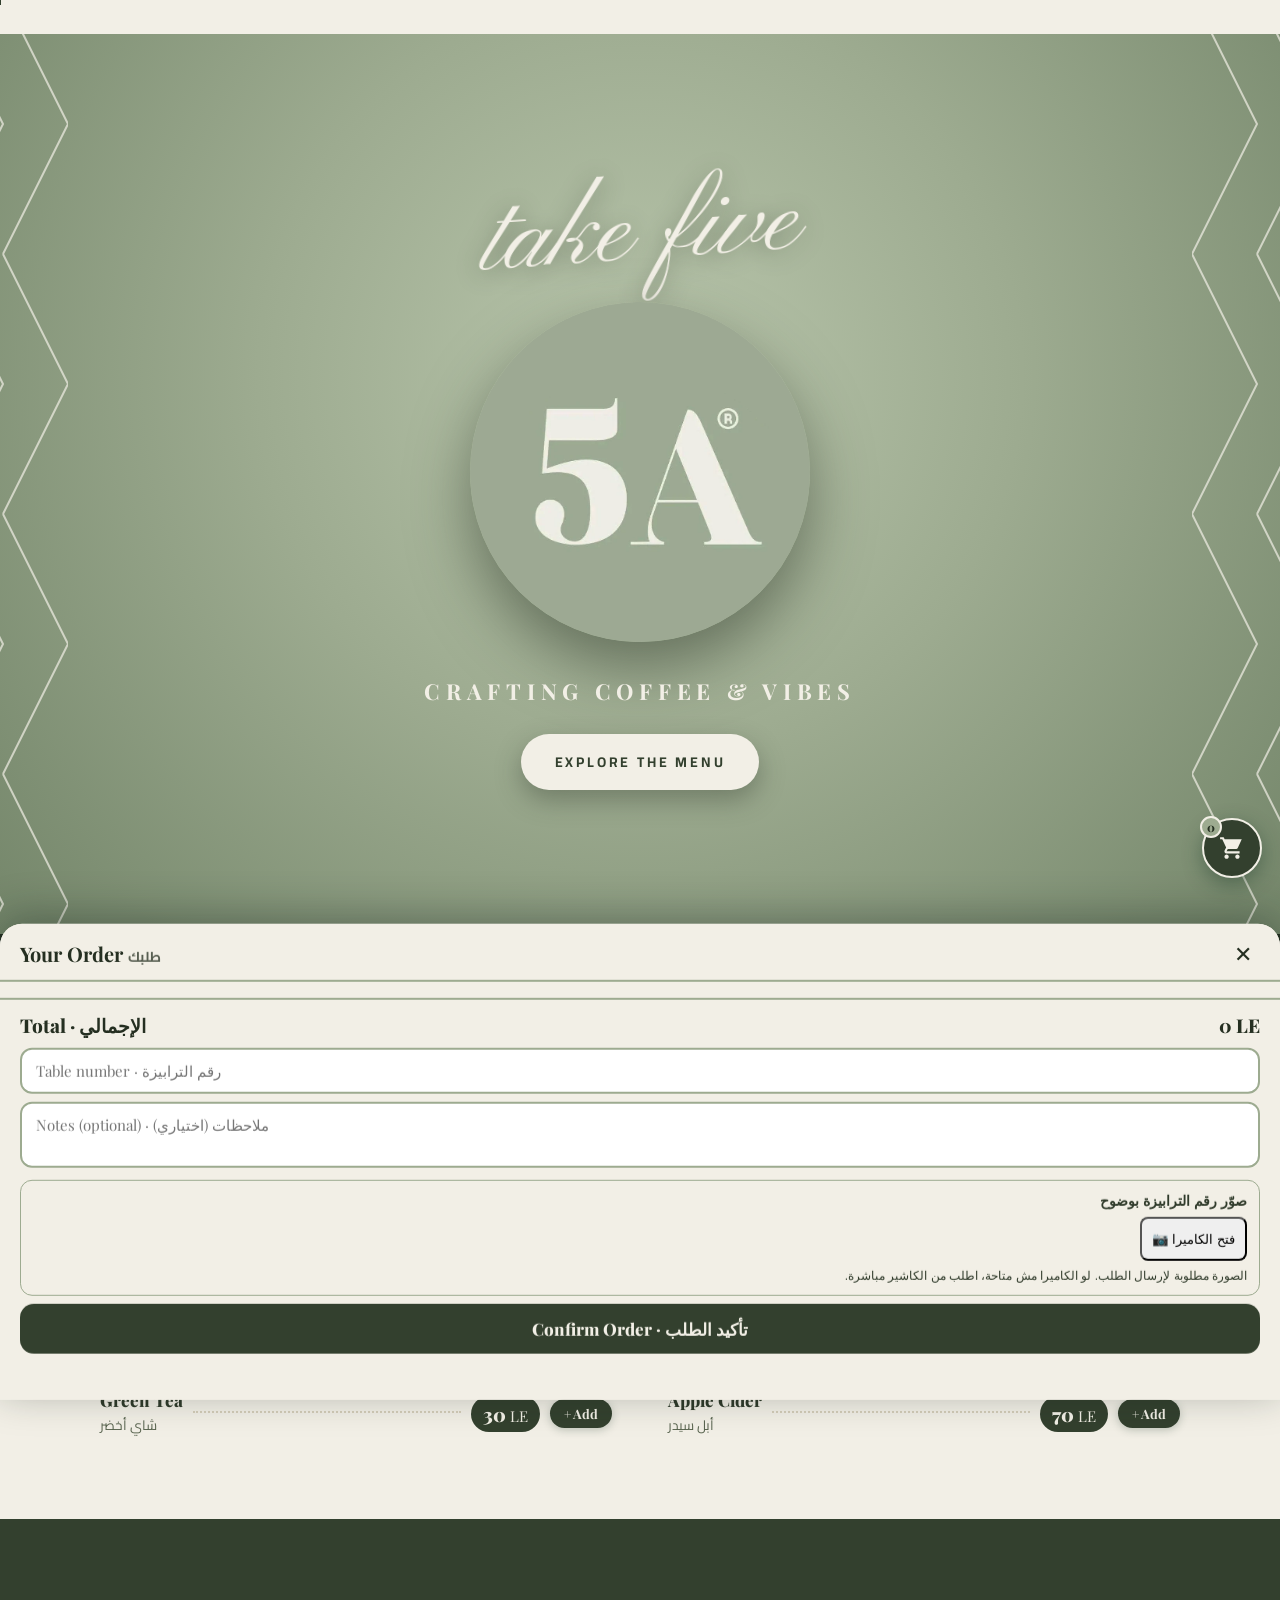
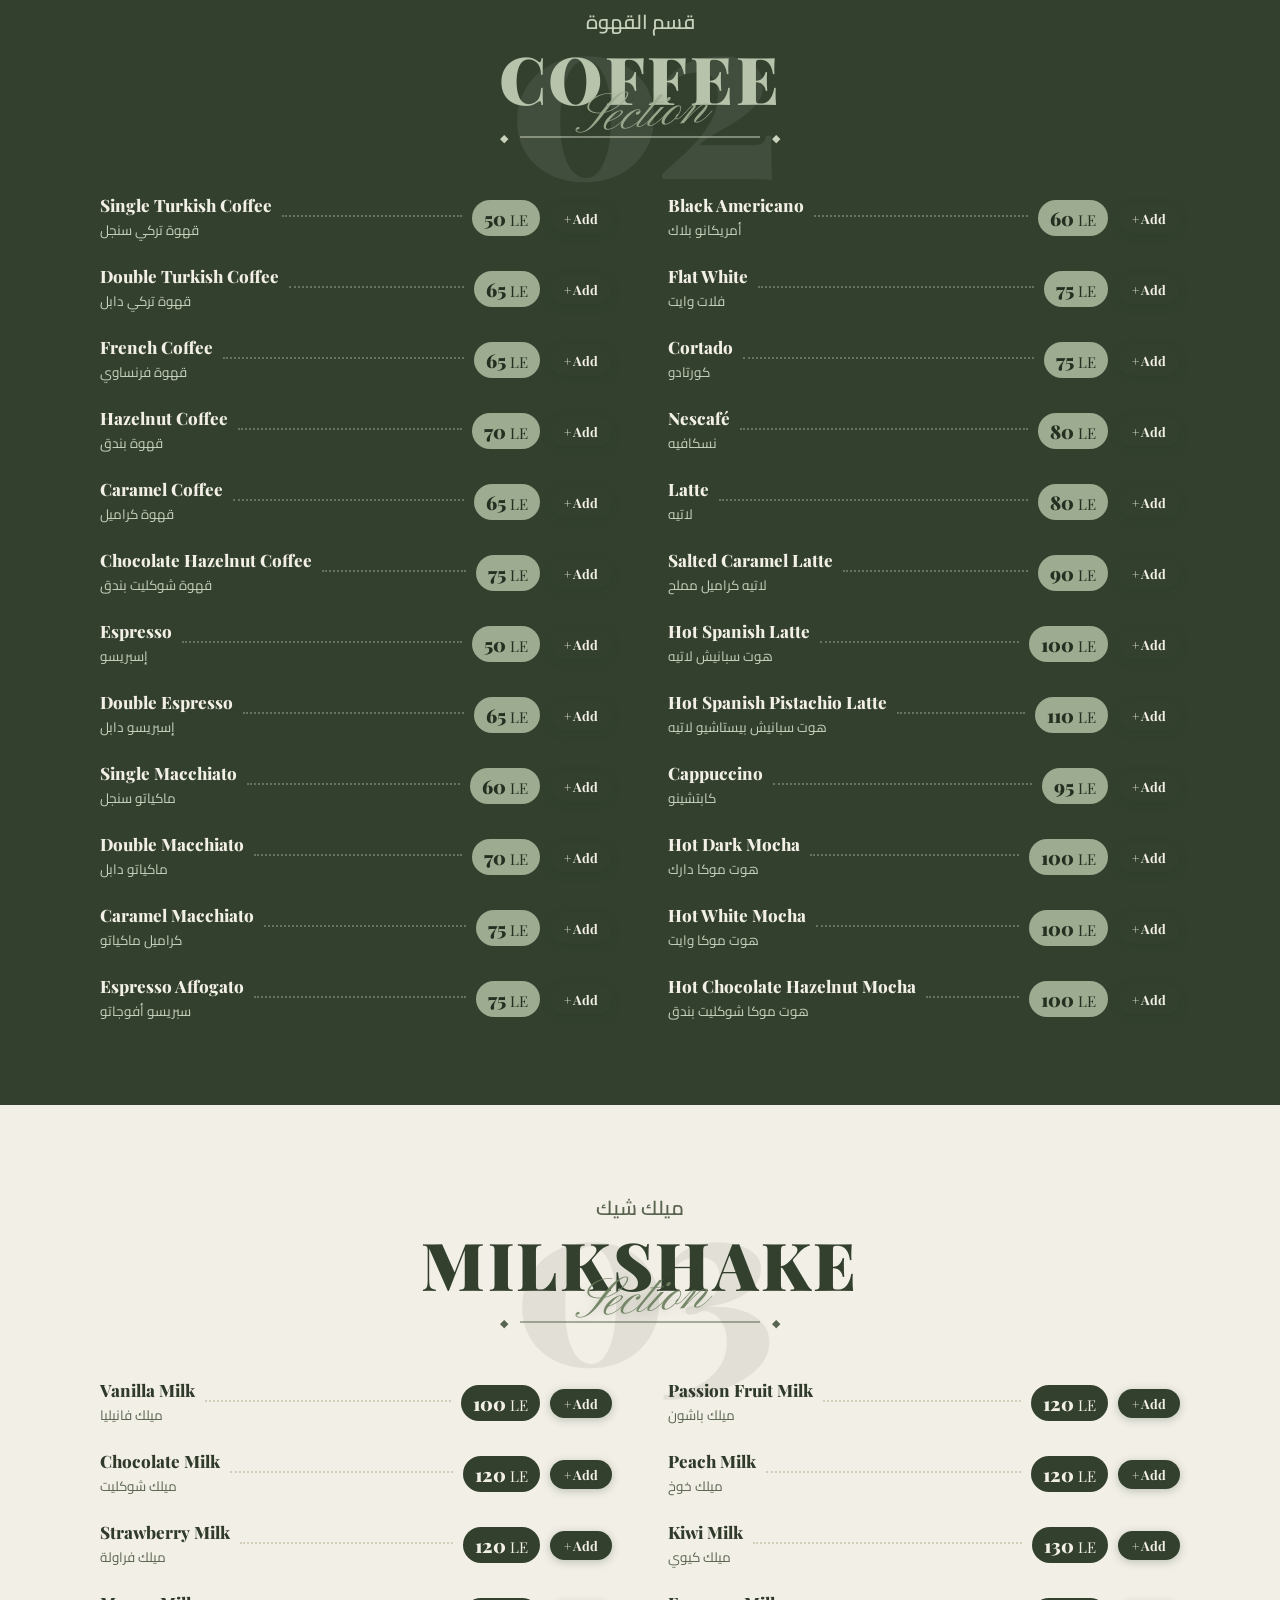
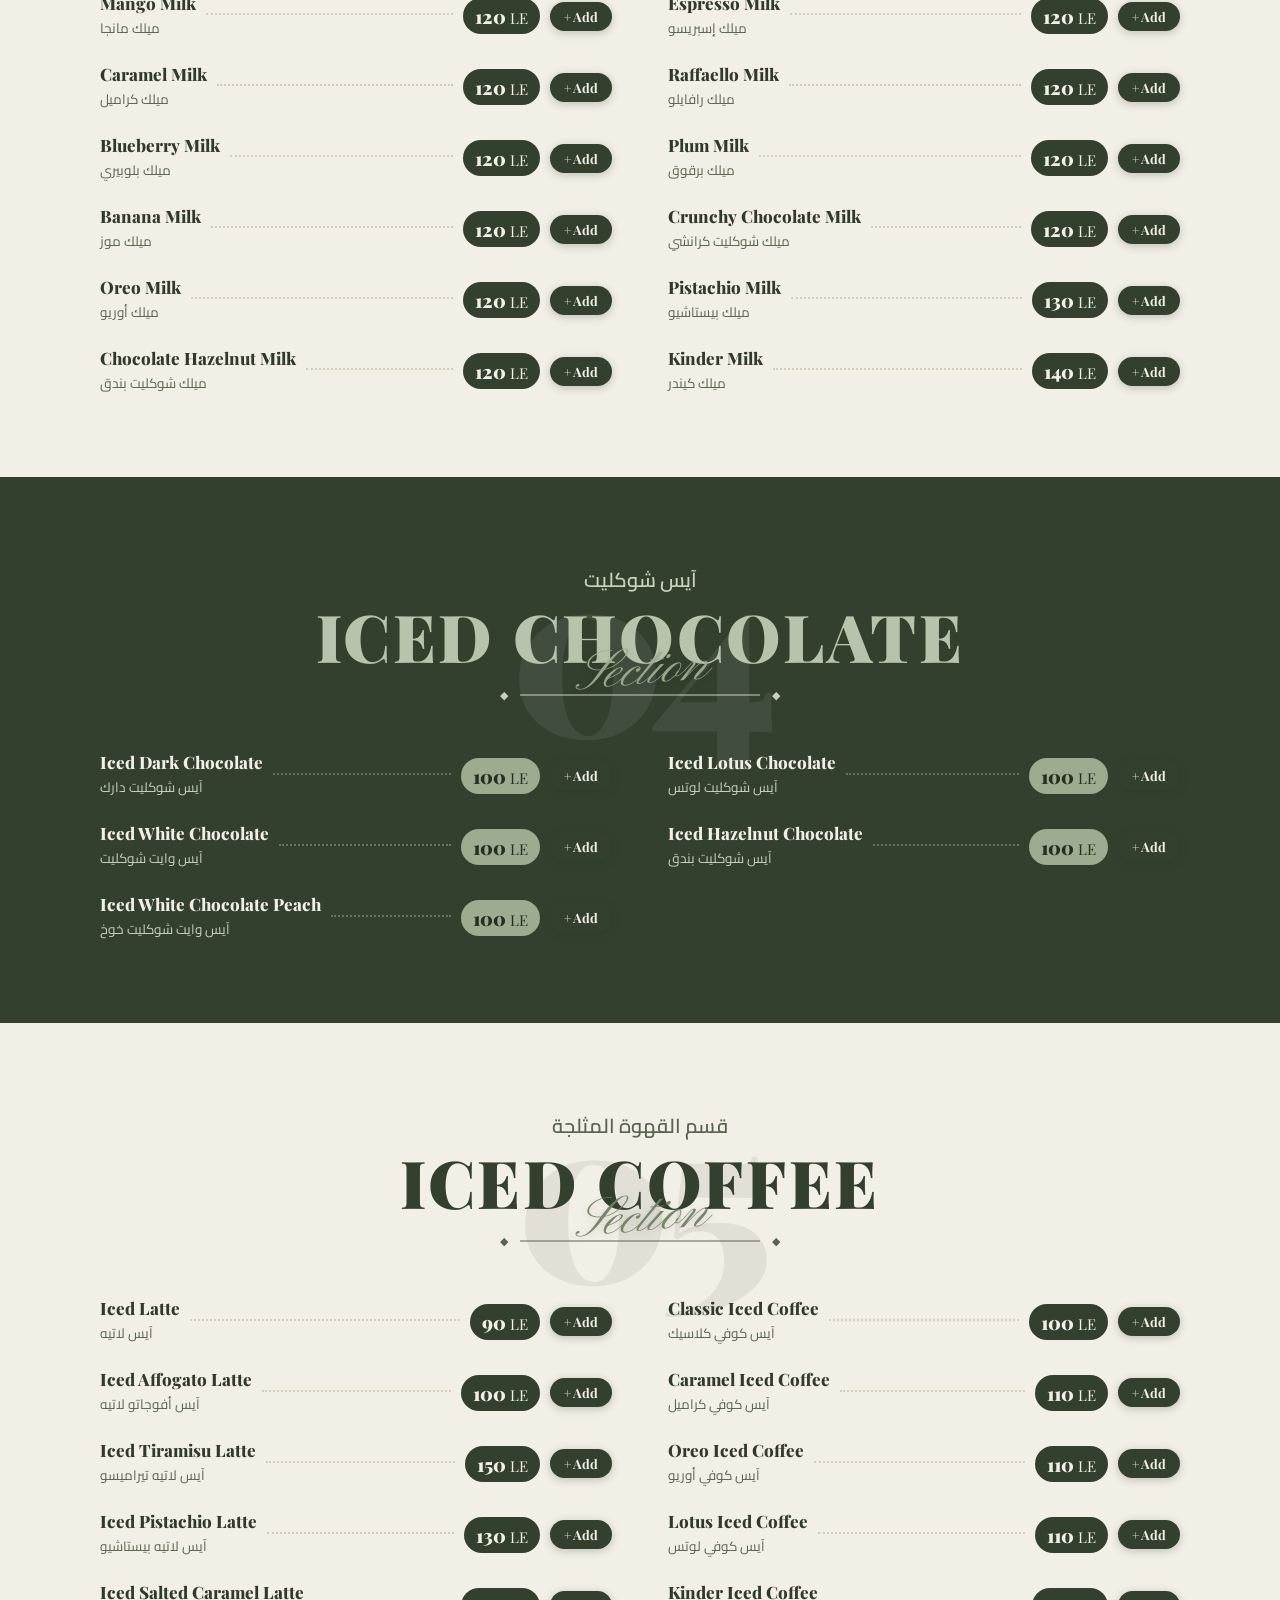
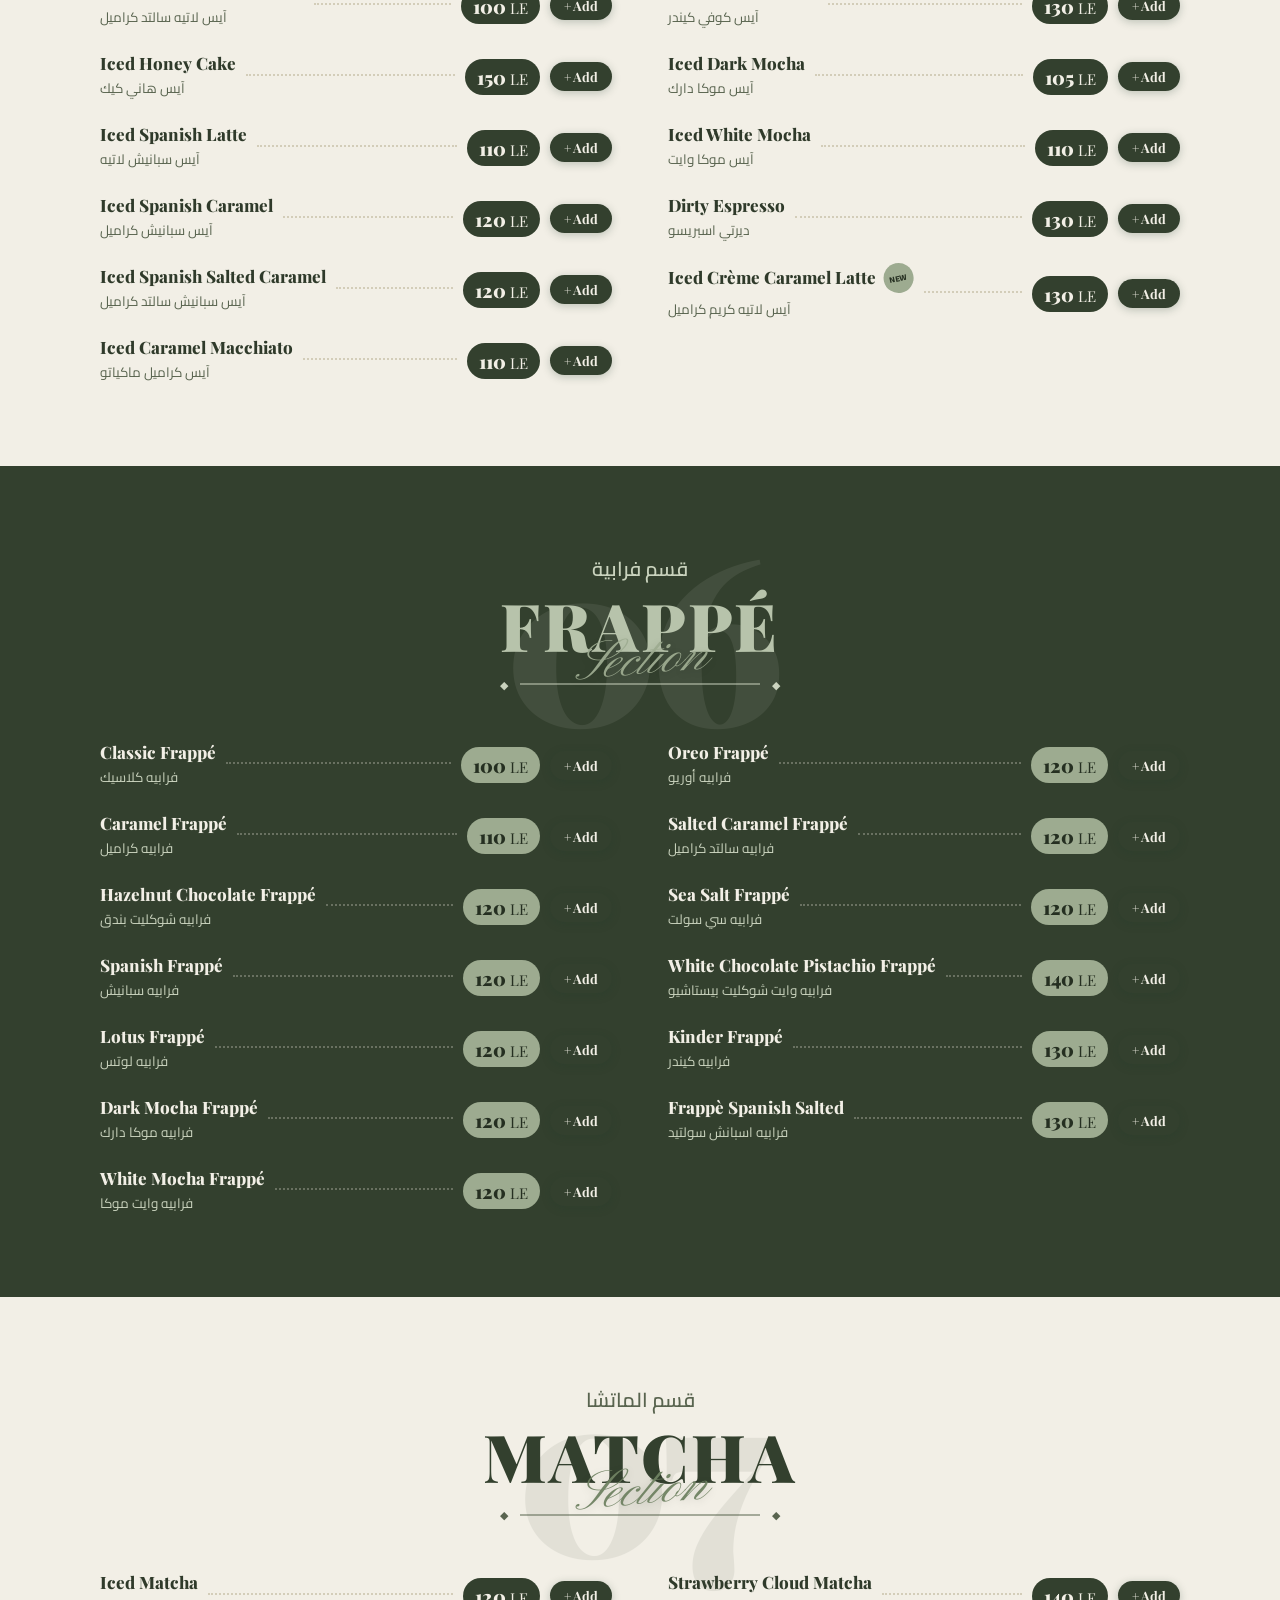
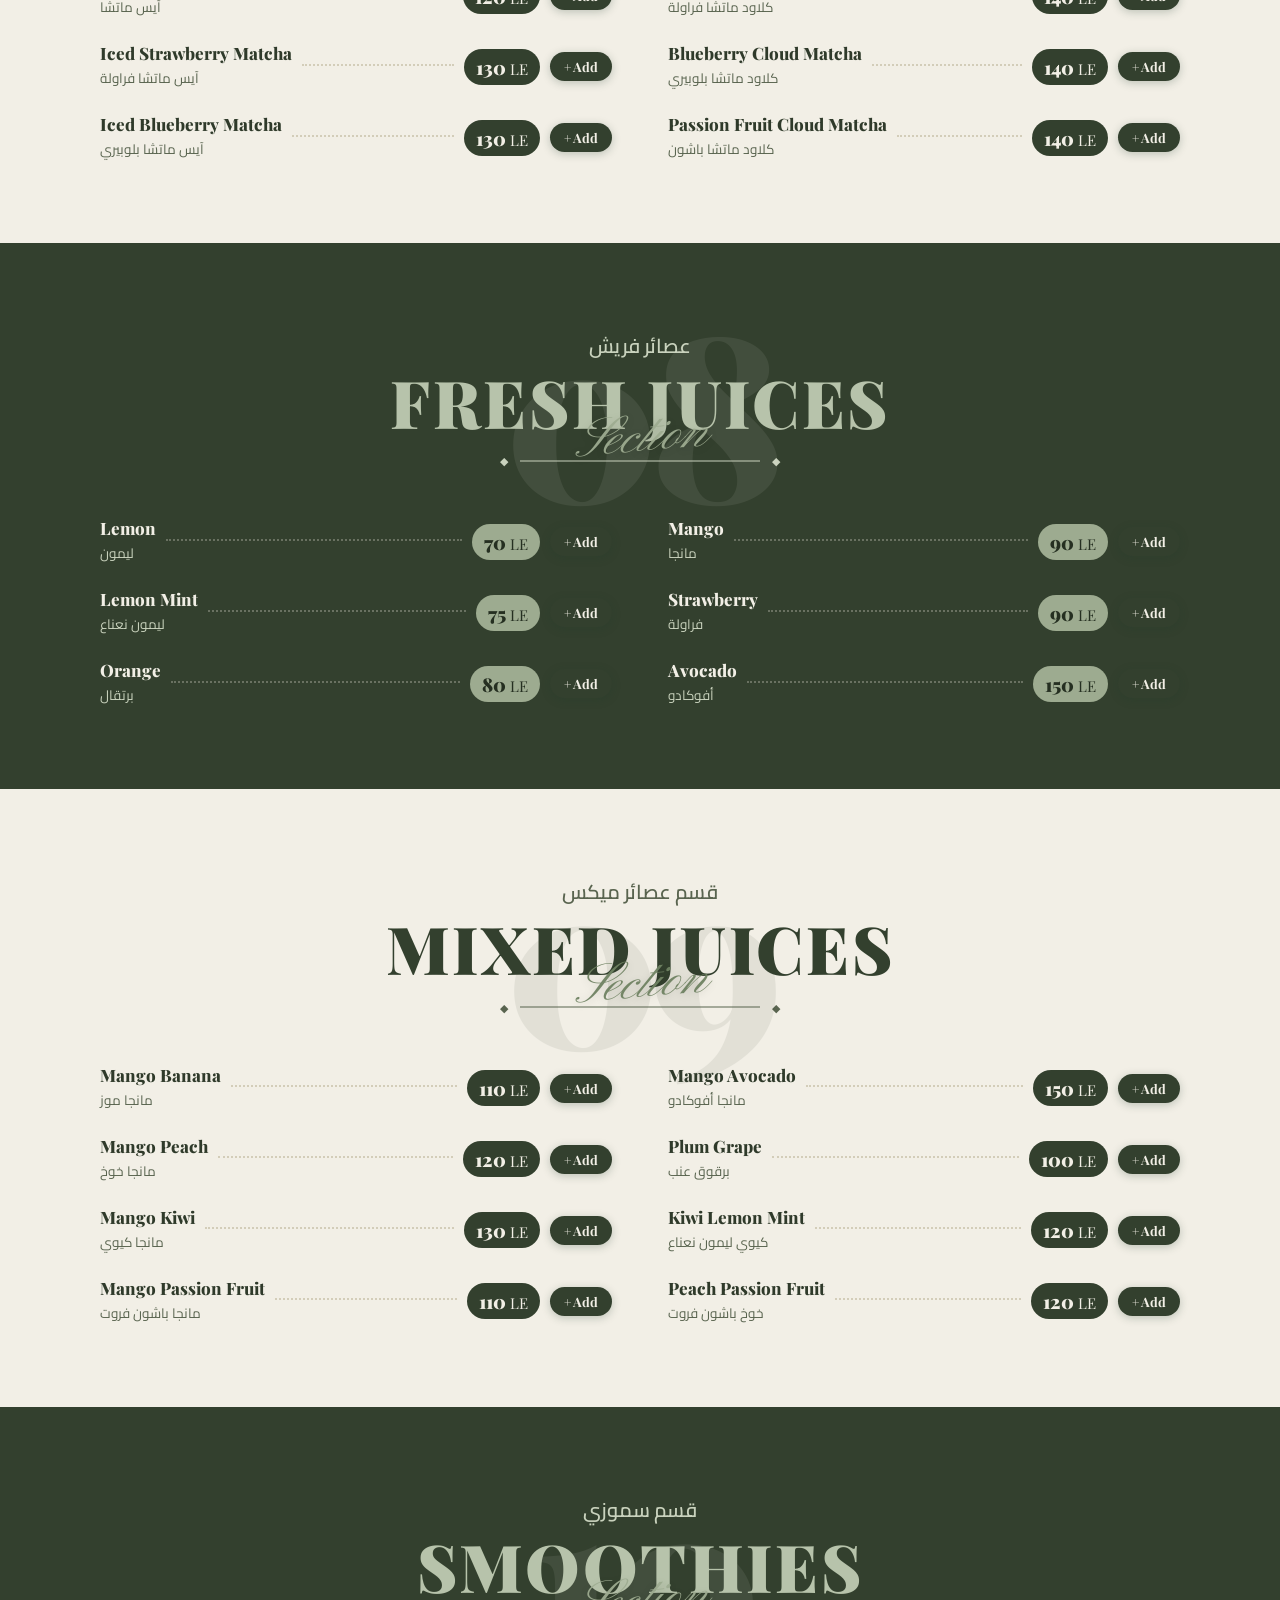
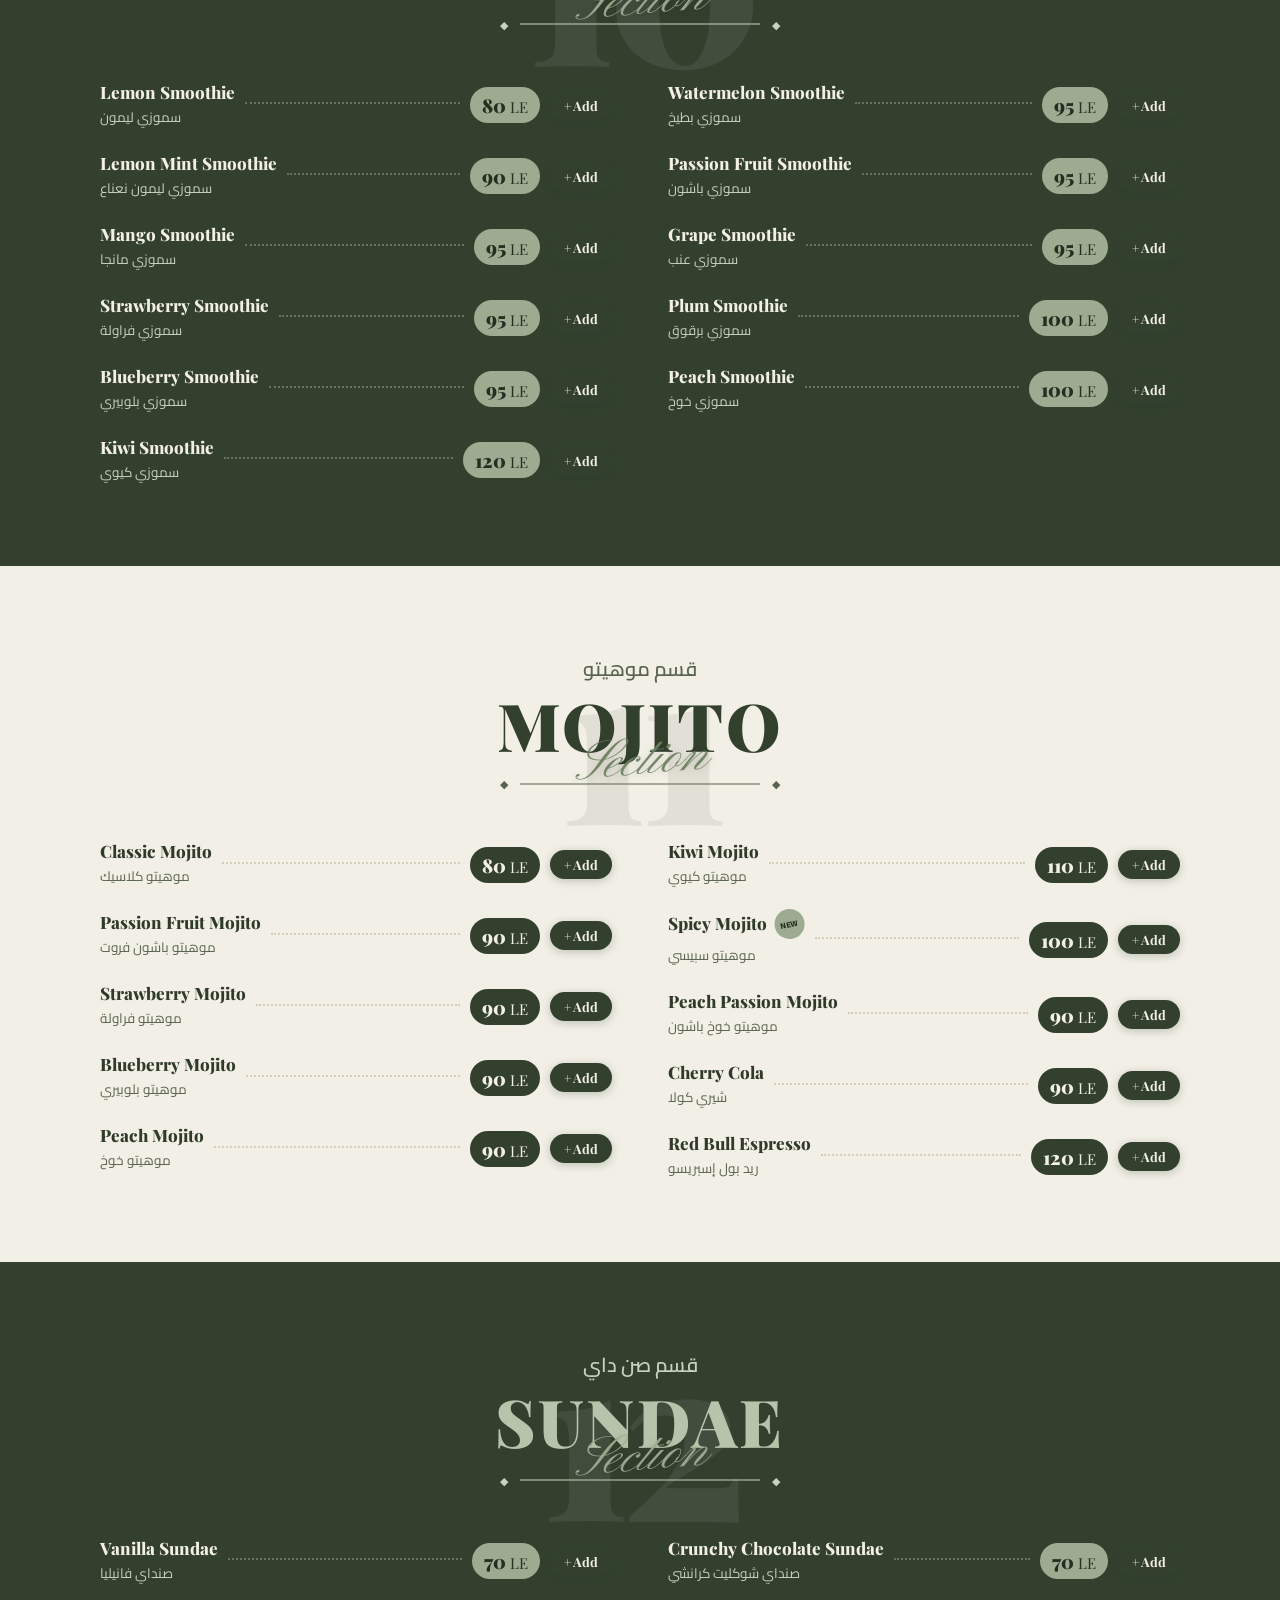
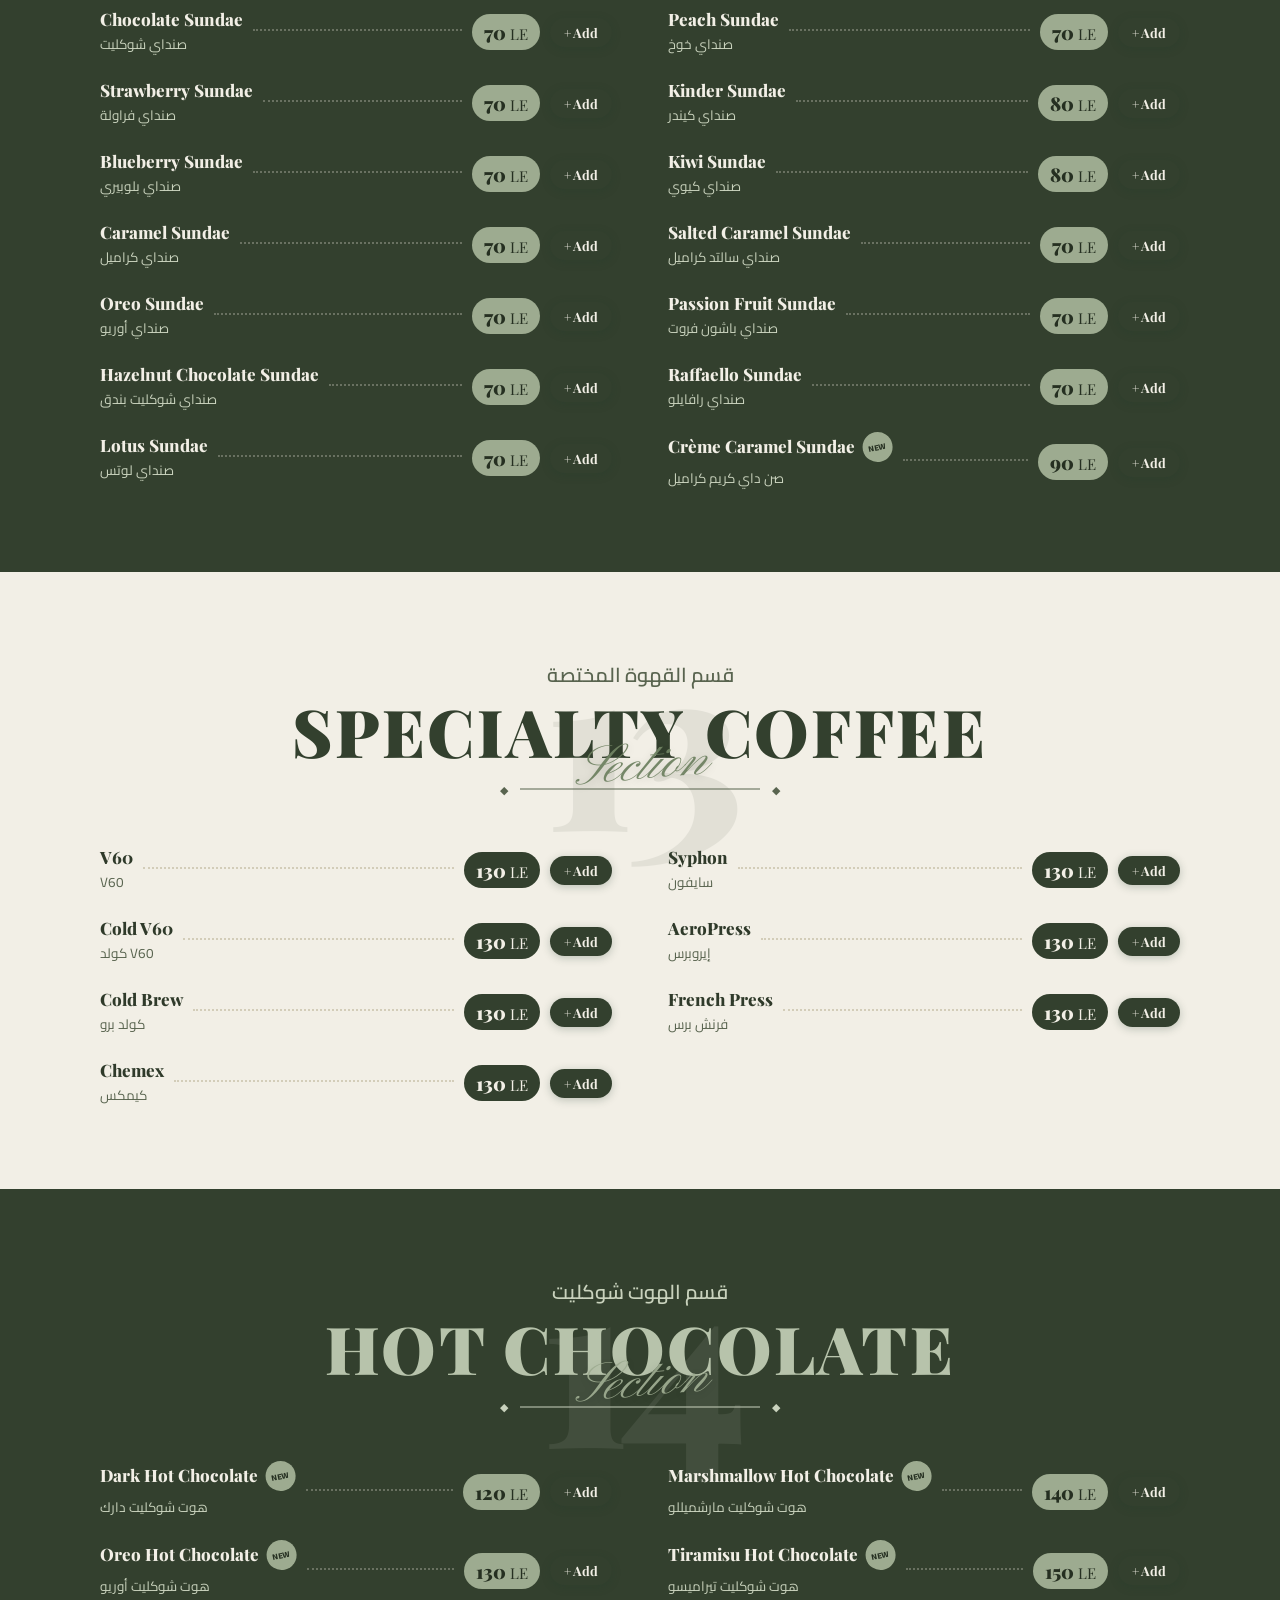
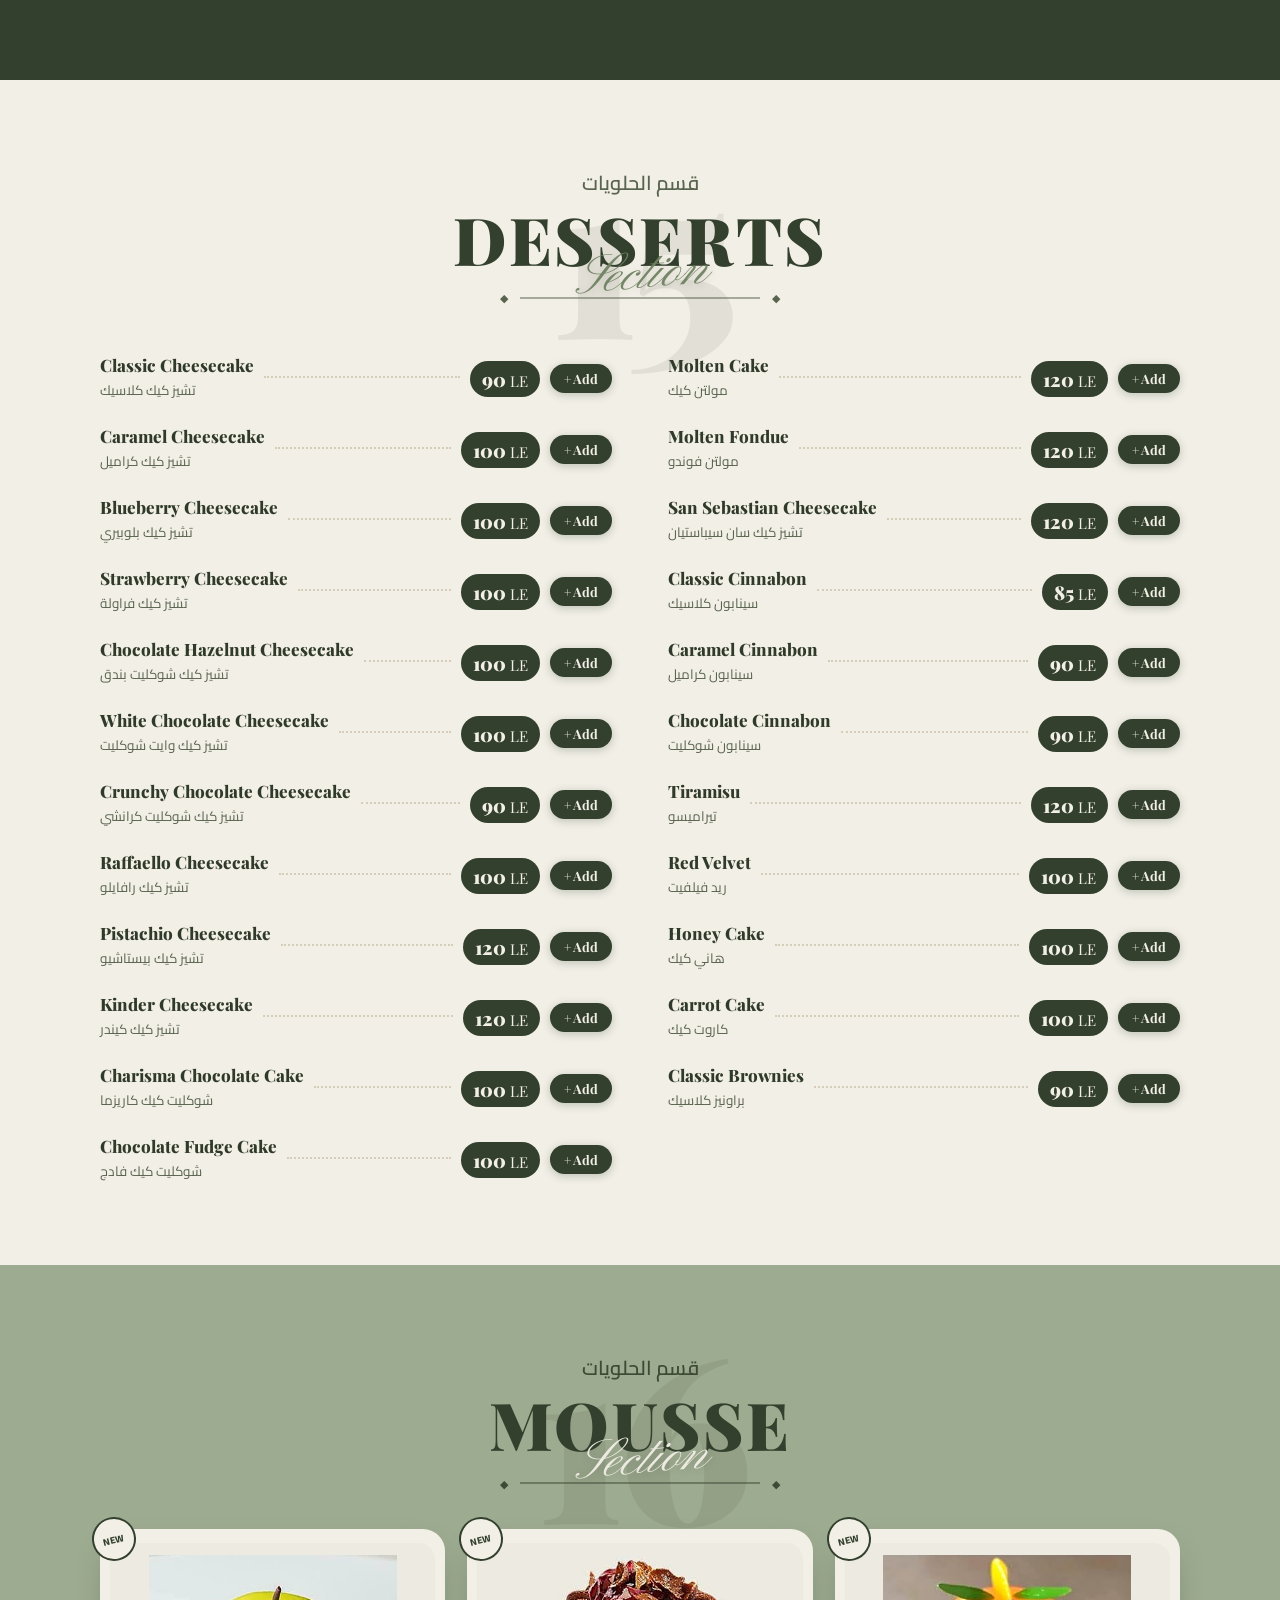
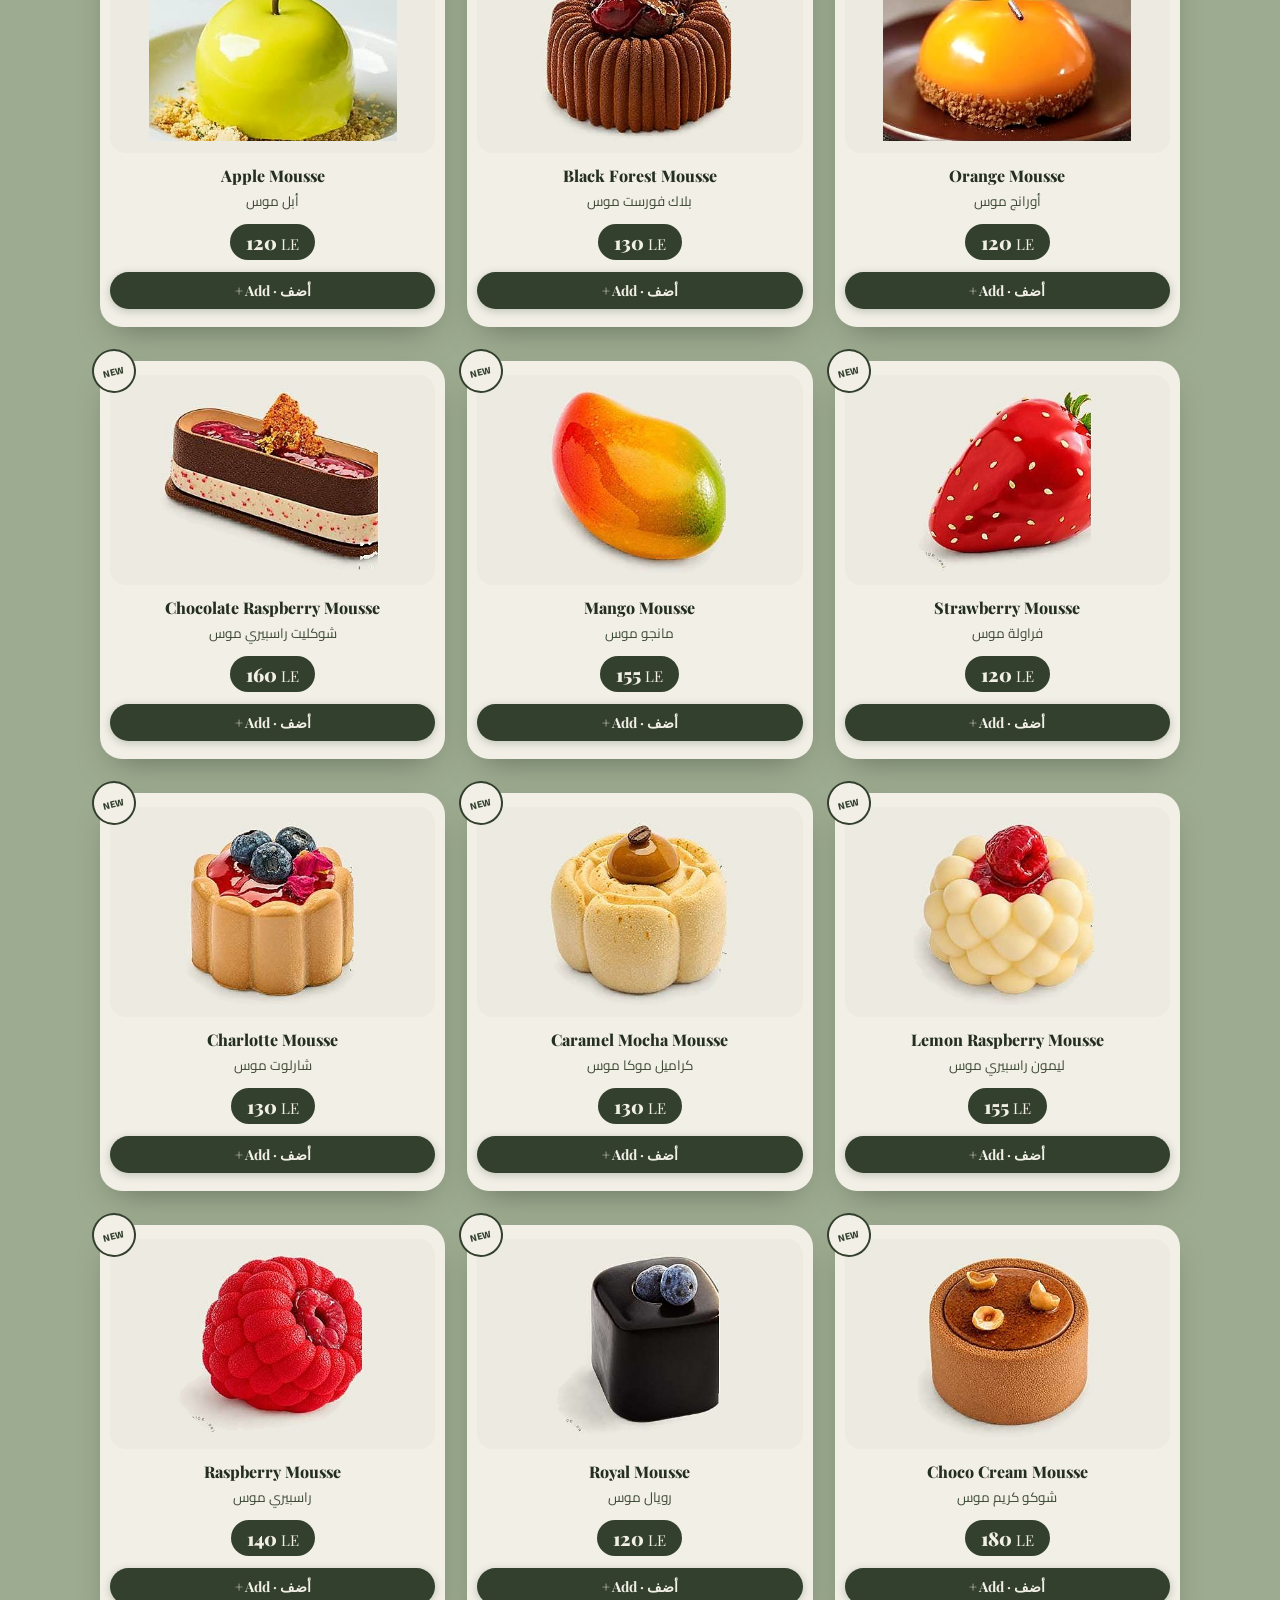
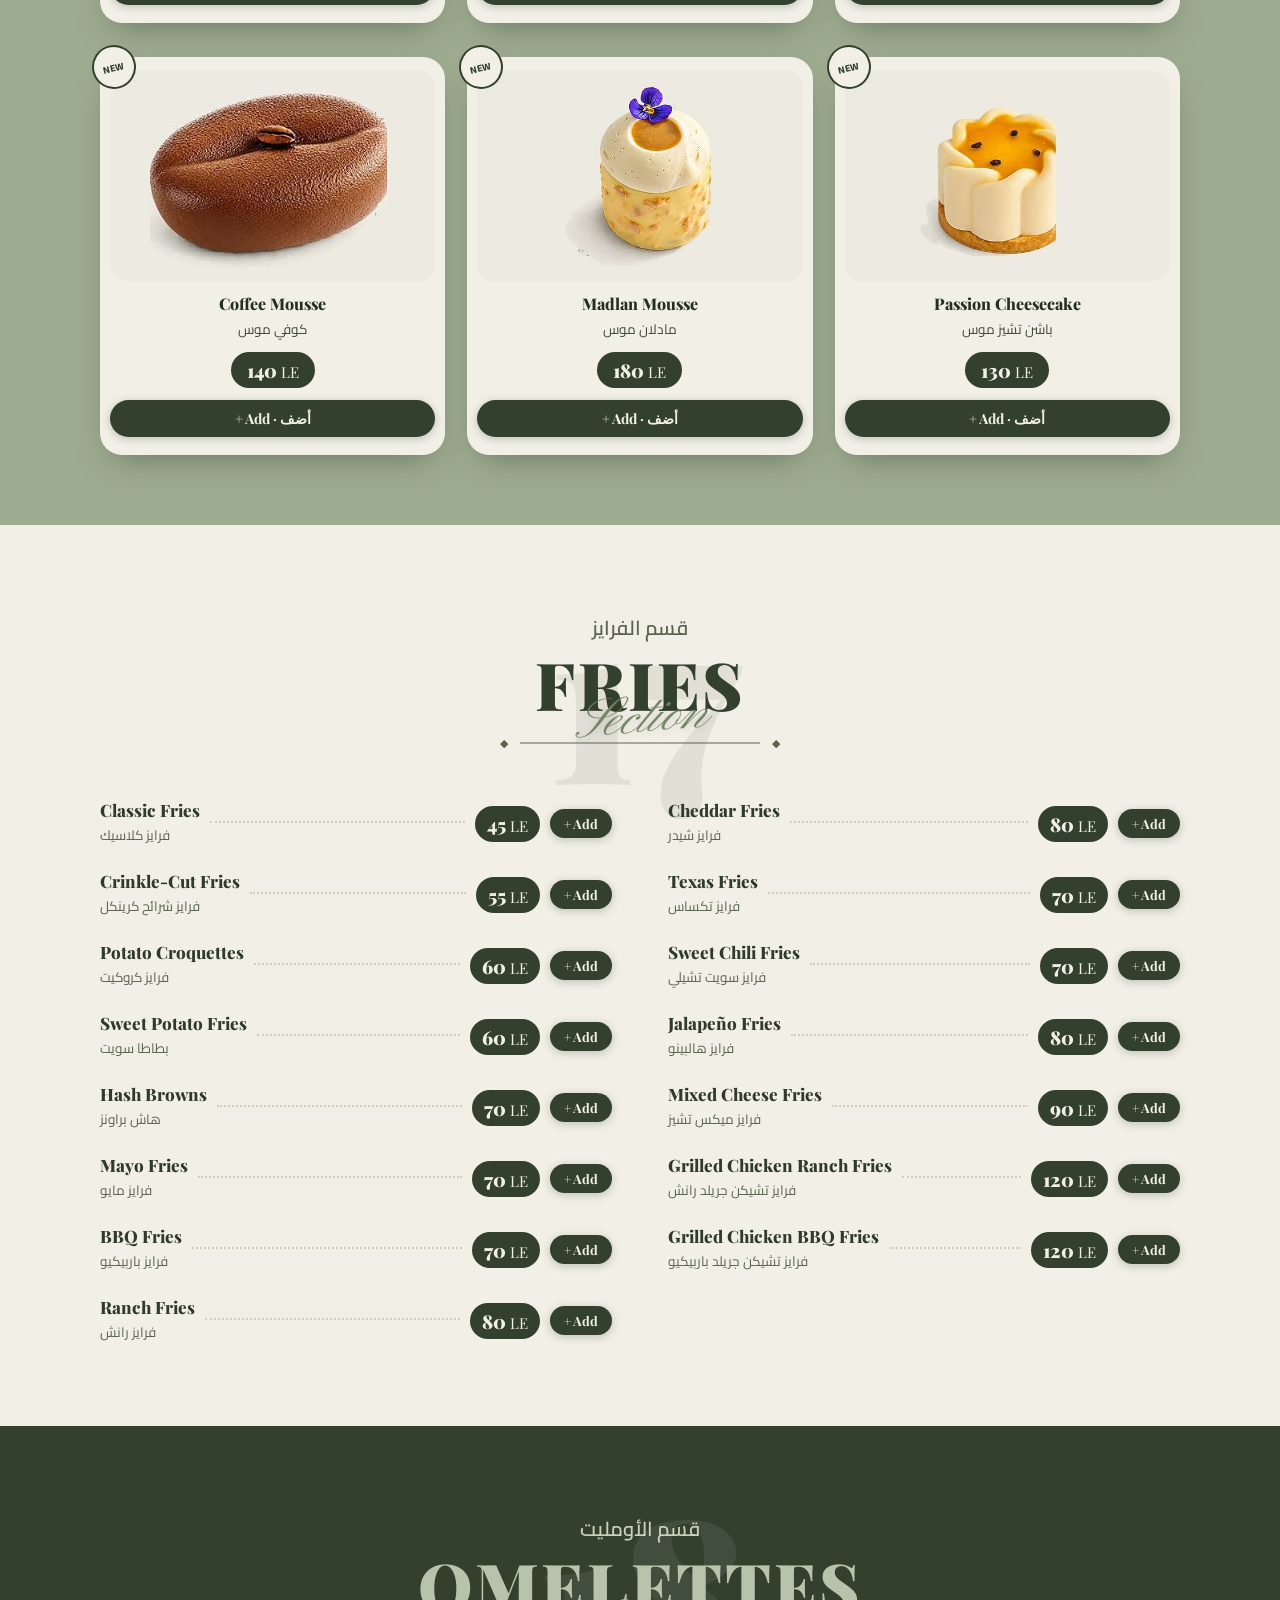
==== index.html @ 44d46077 "Link customer reviews from menu footer" ====
<!DOCTYPE html>
<html lang="en">
<head>
<meta charset="UTF-8">
<meta name="viewport" content="width=device-width, initial-scale=1.0">
<title>5A — Menu</title>
<meta name="description" content="5A menu. Crafting coffee and vibes.">
<link rel="icon" href="[data-uri]">
<link rel="preconnect" href="https://fonts.googleapis.com">
<link rel="preconnect" href="https://fonts.gstatic.com" crossorigin>
<link href="https://fonts.googleapis.com/css2?family=Playfair+Display:ital,wght@0,400..900;1,400..900&family=Pinyon+Script&family=Cairo:wght@300;400;600;700&display=swap" rel="stylesheet">
<style>
:root{
 --ivory:#f2efe6; --ivory2:#e9e5d8; --sage:#9dab90; --sage-l:#b7c3ab; --sage-d:#6f8262;
 --deep:#33402e; --deep2:#252f21; --ink:#2f3a2a; --ink2:#59644f; --hair:#d3cdb9; --card:#f6f3ea;
 --serif:'Playfair Display',Georgia,'Times New Roman',serif;
 --script:'Pinyon Script',cursive; --ar:'Cairo',Tahoma,sans-serif;
}
*{margin:0;padding:0;box-sizing:border-box}
html{scroll-behavior:smooth}
body{background:var(--ivory);color:var(--ink);font-family:var(--serif);-webkit-font-smoothing:antialiased;overflow-x:hidden}
img{display:block;max-width:100%}
#bar{position:fixed;top:0;left:0;height:4px;width:0;background:var(--ivory);z-index:100;box-shadow:0 0 0 1px var(--deep)}

/* hero */
.hero{position:relative;min-height:100svh;color:var(--ivory);
 background:radial-gradient(circle at 50% 38%,#b9c6ac 0%,var(--sage) 45%,#74866a 100%);
 display:flex;flex-direction:column;align-items:center;justify-content:center;text-align:center;
 overflow:hidden;padding:90px 24px 90px}
.hero::before,.hero::after{content:"";position:absolute;top:-40px;bottom:-40px;width:150px;opacity:.7;
 background-image:url("data:image/svg+xml,%3Csvg xmlns='http://www.w3.org/2000/svg' width='130' height='260' viewBox='0 0 130 260'%3E%3Cpath d='M0 0 L65 130 L0 260 M65 0 L130 130 L65 260' fill='none' stroke='%23f2efe6' stroke-width='2'/%3E%3C/svg%3E");
 background-repeat:repeat-y;background-size:130px 260px;animation:drift 14s linear infinite}
.hero::before{left:-62px}
.hero::after{right:-62px;animation-direction:reverse}
@keyframes drift{from{background-position-y:0}to{background-position-y:260px}}
.hero .tf{font-family:var(--script);font-size:clamp(56px,13vw,110px);line-height:1;color:var(--ivory);
 text-shadow:0 4px 24px rgba(37,47,33,.45);margin-bottom:14px;opacity:0;animation:tfr 1s .1s ease forwards}
@keyframes tfr{from{opacity:0;transform:translateY(30px) rotate(-4deg)}to{opacity:1;transform:rotate(-4deg)}}
.lgw{position:relative;width:min(340px,70vw);aspect-ratio:1}
.lgw::before,.lgw::after{content:"";position:absolute;inset:-6px;border-radius:50%;border:2px solid var(--ivory);opacity:0;
 animation:ring 3.2s 1.4s ease-out infinite}
.lgw::after{animation-delay:2.5s}
@keyframes ring{0%{transform:scale(1);opacity:.8}100%{transform:scale(1.35);opacity:0}}
.hero .lg{width:100%;height:100%;border-radius:50%;box-shadow:0 26px 60px rgba(37,47,33,.5);
 opacity:0;animation:pop 1.1s .35s cubic-bezier(.2,1.4,.3,1) forwards,float 6s 1.6s ease-in-out infinite}
@keyframes float{0%,100%{transform:translateY(0)}50%{transform:translateY(-12px)}}
.hero .tag{margin-top:34px;font-size:clamp(16px,3.4vw,22px);letter-spacing:.26em;text-transform:uppercase;
 font-weight:700;opacity:0;animation:rise 1s .9s ease forwards}
.btn{margin-top:28px;display:inline-block;font-family:var(--ar);font-weight:700;font-size:14px;letter-spacing:.2em;
 text-transform:uppercase;text-decoration:none;color:var(--deep);background:var(--ivory);padding:15px 34px;
 border-radius:999px;box-shadow:0 10px 26px rgba(37,47,33,.35);opacity:0;animation:rise 1s 1.1s ease forwards;
 transition:transform .3s,box-shadow .3s}
.btn:hover,.btn:active{transform:translateY(-3px) scale(1.04);box-shadow:0 16px 34px rgba(37,47,33,.45)}
@keyframes rise{from{opacity:0;transform:translateY(26px)}to{opacity:1;transform:none}}
@keyframes pop{from{opacity:0;transform:scale(.8)}to{opacity:1;transform:scale(1)}}

/* ticker */
.tick{background:var(--deep2);color:var(--ivory);overflow:hidden;white-space:nowrap;padding:14px 0;
 font-weight:800;font-size:15px;letter-spacing:.3em;text-transform:uppercase}
.tick div{display:inline-block;animation:mq 30s linear infinite}
.tick span{padding:0 18px} .tick i{font-style:normal;color:var(--sage)}
@keyframes mq{from{transform:translateX(0)}to{transform:translateX(-50%)}}

/* nav */
nav{position:sticky;top:0;z-index:50;background:var(--deep);box-shadow:0 6px 20px rgba(37,47,33,.3)}
.nwrap{display:flex;align-items:center;gap:8px;overflow-x:auto;padding:10px 14px;scrollbar-width:none}
.nwrap::-webkit-scrollbar{display:none}
.nl{flex:0 0 auto;width:34px;height:34px;border-radius:50%;margin-right:4px}
.nv{flex:0 0 auto;font-family:var(--ar);font-weight:700;font-size:13px;letter-spacing:.04em;
 color:var(--ivory);text-decoration:none;padding:8px 15px;border:1px solid rgba(242,239,230,.3);
 border-radius:999px;transition:all .25s}
.nv.on{background:var(--ivory);color:var(--deep);border-color:var(--ivory);transform:scale(1.06)}

/* sections */
.sec{position:relative;padding:84px 22px 70px;scroll-margin-top:52px;overflow:hidden}
.sec>*{max-width:1080px;margin-left:auto;margin-right:auto}
.sec:nth-of-type(even){background:var(--deep);color:var(--ivory);--ink:#f2efe6;--ink2:#c9d2bd;--hair:rgba(242,239,230,.28);--sage-d:#b7c3ab;--card:#3d4b37;--ivory2:#2f3b2b}
.sec:nth-of-type(odd){background:var(--ivory)}
.sec.mouse{background:var(--sage)!important;color:var(--deep2);--ink:#252f21;--ink2:#3d4a36;--hair:rgba(37,47,33,.3);--sage-d:#33402e;--card:#f2efe6;--ivory2:#e6e1d1}
.sh{text-align:center;margin-bottom:38px;position:relative}
.gn{position:absolute;left:50%;top:-34px;transform:translateX(-50%);font-weight:900;font-size:clamp(120px,32vw,230px);
 line-height:1;color:currentColor;opacity:.08;pointer-events:none;letter-spacing:-.04em}
.sar{position:relative;font-family:var(--ar);font-weight:600;font-size:20px;color:var(--ink2);margin-bottom:4px}
.sh h2{position:relative;display:inline-block;font-weight:900;font-size:clamp(38px,9vw,66px);
 letter-spacing:.04em;text-transform:uppercase;color:var(--sage-d);padding:0 8px;line-height:1.05}
.sec:nth-of-type(odd) .sh h2{color:var(--deep)}
.sh h2 em{position:absolute;left:50%;top:60%;transform:translateX(-50%) rotate(-5deg);
 font-family:var(--script);font-weight:400;text-transform:none;letter-spacing:0;
 font-size:clamp(34px,6vw,54px);color:var(--sage);opacity:.95;pointer-events:none;text-shadow:0 2px 8px rgba(0,0,0,.15)}
.sec:nth-of-type(odd) .sh h2 em{color:var(--sage-d)}
.sec.mouse .sh h2 em{color:var(--ivory)}
.rule{display:flex;align-items:center;justify-content:center;gap:12px;margin-top:16px;color:var(--ink2)}
.rule span{width:min(240px,40vw);height:2px;background:currentColor;opacity:.5}
.rule i{font-style:normal;font-size:11px}
.note{text-align:center;font-family:var(--ar);font-size:14px;font-weight:700;letter-spacing:.14em;
 text-transform:uppercase;color:var(--ink2);margin:-16px auto 28px}
.note span{font-weight:400;letter-spacing:0;text-transform:none}

/* rows */
.ml{list-style:none;columns:2;column-gap:56px}
@media(max-width:640px){.ml{columns:1}}
.mi{position:relative;display:flex;align-items:center;gap:10px;padding:11px 12px;margin:0 -12px;
 break-inside:avoid;border-radius:12px;transition:background .25s,transform .25s}
.mi:hover,.mi:active{background:rgba(157,171,144,.28);transform:translateX(6px)}
.mt{display:flex;flex-direction:column;gap:1px}
.nm{font-weight:800;font-size:17px;color:var(--ink)}
.ar{font-family:var(--ar);font-weight:400;font-size:13.5px;color:var(--ink2)}
.dots{flex:1;border-bottom:2px dotted var(--hair);transform:translateY(-2px)}
.pr{font-size:15px;color:var(--ink);white-space:nowrap}
.pr b{font-weight:900;font-size:19px}
.mi .pr{background:var(--sage);color:var(--deep2);padding:5px 12px;border-radius:999px}
.sec:nth-of-type(odd) .mi .pr{background:var(--deep);color:var(--ivory)}
.stamp{position:absolute;top:-8px;left:-8px;width:44px;height:44px;background:var(--ivory);border:2px solid var(--deep);
 color:var(--deep);border-radius:50%;display:grid;place-items:center;font-family:var(--ar);z-index:2;
 font-size:9.5px;font-weight:800;letter-spacing:.1em;transform:rotate(-14deg);animation:wob 3s ease-in-out infinite}
@keyframes wob{0%,100%{transform:rotate(-14deg)}50%{transform:rotate(-6deg) scale(1.08)}}

/* mousse cards */
.grid{display:grid;grid-template-columns:repeat(3,1fr);gap:34px 22px}
@media(max-width:820px){.grid{grid-template-columns:repeat(2,1fr);gap:30px 14px}}
.card{position:relative;background:var(--card);border-radius:22px;padding:14px 10px 18px;text-align:center;
 box-shadow:0 14px 34px -16px rgba(37,47,33,.55);transition:transform .45s cubic-bezier(.2,1,.3,1),box-shadow .45s}
.card:hover,.card:active{transform:translateY(-8px) rotate(-.6deg);box-shadow:0 26px 48px -18px rgba(37,47,33,.65)}
.ph{display:grid;place-items:center;height:210px;background:#edeae1;border-radius:16px;overflow:hidden}
.ph img{max-height:186px;max-width:92%;width:auto;transition:transform .5s cubic-bezier(.2,1,.3,1)}
.card:hover .ph img{transform:scale(1.08) rotate(-1.5deg)}
.card figcaption{display:flex;flex-direction:column;gap:2px;margin-top:12px}
.card .nm{font-size:16px}
.card .pr{margin:8px auto 0;background:var(--deep);color:var(--ivory);padding:5px 16px;border-radius:999px}
.card .stamp{top:-12px;left:-8px}
.stamp-i{display:inline-grid;place-items:center;width:30px;height:30px;margin-inline-start:8px;
 background:var(--sage);border:0;color:var(--deep2);border-radius:50%;font-family:var(--ar);
 font-style:normal;font-size:8px;font-weight:800;letter-spacing:.08em;vertical-align:middle;
 transform:rotate(-12deg) translateY(-2px)}

footer{background:var(--deep2);color:var(--ivory);text-align:center;padding:64px 24px 50px}
footer img{width:110px;height:110px;border-radius:50%;margin:0 auto 16px}
footer .tf{font-family:var(--script);font-size:52px;transform:rotate(-3deg)}
footer .tg{margin-top:12px;font-size:13px;letter-spacing:.26em;text-transform:uppercase;opacity:.9}

.rv{opacity:0;transform:translateY(34px) scale(.98);transition:opacity .7s ease,transform .7s cubic-bezier(.2,1,.3,1);
 transition-delay:calc(var(--d)*55ms)}
.rv.in{opacity:1;transform:none}
@media(prefers-reduced-motion:reduce){
 *,*::before,*::after{animation:none!important;transition:none!important}
 .rv{opacity:1;transform:none}
 .hero .tf,.hero .lg,.hero .tag,.btn{opacity:1}
 html{scroll-behavior:auto}
}

/* ===== cart ===== */
.add-btn{flex:none;align-self:center;background:var(--deep);color:var(--ivory);border:0;border-radius:999px;
 padding:6px 14px;font-family:var(--serif);font-weight:700;font-size:13px;cursor:pointer;
 transition:transform .15s,background .25s;box-shadow:0 2px 8px rgba(31,59,45,.25)}
.add-btn:active{transform:scale(.93)}
.add-btn.added{background:var(--sage);color:var(--deep2)}
.card-add{width:100%;margin-top:10px;padding:9px 14px;font-size:14px}
#cart-fab{position:fixed;bottom:22px;inset-inline-end:18px;z-index:900;width:60px;height:60px;border-radius:50%;
 background:var(--deep);color:var(--ivory);border:2px solid var(--ivory);display:grid;place-items:center;cursor:pointer;
 box-shadow:0 6px 20px rgba(31,59,45,.45);transition:transform .2s}
#cart-fab:hover{transform:scale(1.06)}
#cart-fab svg{width:26px;height:26px;fill:currentColor}
#cart-count{position:absolute;top:-4px;inset-inline-start:-4px;min-width:22px;height:22px;border-radius:999px;
 background:var(--sage);color:var(--deep2);font-family:var(--serif);font-weight:800;font-size:12px;
 display:grid;place-items:center;padding:0 5px;border:2px solid var(--ivory)}
#cart-fab.bump{animation:bump .35s}
@keyframes bump{40%{transform:scale(1.18)}}
#cart-backdrop{position:fixed;inset:0;background:rgba(20,35,28,.5);z-index:990;opacity:0;pointer-events:none;transition:opacity .3s}
#cart-backdrop.open{opacity:1;pointer-events:auto}
#cart-drawer{position:fixed;left:0;right:0;bottom:0;z-index:999;background:var(--ivory);border-radius:22px 22px 0 0;
 max-height:82vh;display:flex;flex-direction:column;transform:translateY(105%);transition:transform .35s cubic-bezier(.2,1,.3,1);
 box-shadow:0 -8px 40px rgba(20,35,28,.35);font-family:var(--serif)}
#cart-drawer.open{transform:translateY(0)}
.cart-head{display:flex;align-items:center;justify-content:space-between;padding:16px 20px 10px;border-bottom:2px solid var(--sage)}
.cart-head h3{margin:0;font-size:20px;color:var(--deep2)}
.cart-head .ar-sub{font-family:var(--ar);font-size:14px;color:var(--deep2);opacity:.75}
#cart-close{background:none;border:0;font-size:22px;color:var(--deep2);cursor:pointer;line-height:1;padding:4px 8px}
#cart-items{overflow-y:auto;padding:8px 20px;flex:1}
.cart-row{display:flex;align-items:center;gap:10px;padding:10px 0;border-bottom:1px dashed var(--sage)}
.cart-row .ci-info{flex:1;min-width:0}
.cart-row .ci-en{font-weight:800;font-size:15px;color:var(--ink)}
.cart-row .ci-ar{font-family:var(--ar);font-size:13px;color:var(--deep2);opacity:.8}
.cart-row .ci-unit{font-size:12px;opacity:.7}
.qty-ctl{display:flex;align-items:center;gap:8px}
.qty-ctl button{width:30px;height:30px;border-radius:50%;border:2px solid var(--deep);background:var(--ivory);
 color:var(--deep2);font-weight:800;font-size:16px;cursor:pointer;display:grid;place-items:center;line-height:1}
.qty-ctl .q{min-width:20px;text-align:center;font-weight:800}
.ci-line{width:70px;text-align:end;font-weight:800;color:var(--deep2);font-size:14px}
.ci-rm{background:none;border:0;color:#a33;font-size:16px;cursor:pointer;padding:4px}
.cart-empty{text-align:center;padding:34px 10px;color:var(--deep2);opacity:.7}
.cart-empty .ar-sub{font-family:var(--ar);display:block;margin-top:4px}
.cart-foot{padding:12px 20px 20px;border-top:2px solid var(--sage);background:var(--ivory)}
.cart-total{display:flex;justify-content:space-between;font-size:19px;font-weight:800;color:var(--deep2);margin-bottom:10px}
.cart-foot input{width:100%;box-sizing:border-box;padding:11px 14px;border:2px solid var(--sage);border-radius:12px;
 font-family:var(--serif);font-size:15px;margin-bottom:8px;background:#fff;color:var(--ink)}
.cart-foot input:focus{outline:2px solid var(--deep)}
#order-note{resize:none}
#confirm-order{width:100%;padding:14px;border:0;border-radius:14px;background:var(--deep);color:var(--ivory);
 font-family:var(--serif);font-weight:800;font-size:17px;cursor:pointer;transition:opacity .2s}
#confirm-order:disabled{opacity:.45;cursor:not-allowed}
#cart-status{text-align:center;font-size:13.5px;margin-top:8px;min-height:18px;color:var(--deep2)}
#cart-status.err{color:#a33}
#cart-status.ok{color:#2c6e49;font-weight:700}


/* Keep item review and camera controls reachable on short mobile screens. */
#cart-drawer{display:block;overflow-y:auto;overscroll-behavior:contain;-webkit-overflow-scrolling:touch;max-height:90vh;max-height:90dvh;padding-bottom:env(safe-area-inset-bottom)}
.cart-head{position:sticky;top:0;z-index:2;background:var(--ivory)}
#cart-items{flex:none;overflow:visible}
.cart-foot{flex:none}
#table-photo-box strong{display:block;margin-bottom:8px}
#table-camera{height:160px;max-height:25vh!important;max-height:25dvh!important;object-fit:contain;background:#20271e}
#camera-snap{width:100%;min-height:44px;background:var(--deep);color:var(--ivory);border:0;border-radius:8px;font:700 15px Tahoma,sans-serif}
#camera-open{min-height:44px}
</style>
</head>
<body>
<style>body{padding-top:34px!important}</style>

<div id="bar"></div>

<header class="hero" id="top">
 <div class="tf">take five</div>
 <div class="lgw"><img class="lg" alt="5A logo" src="[data-uri]"></div>
 <p class="tag">Crafting Coffee &amp; Vibes</p>
 <a class="btn" href="#hot-drinks">Explore the menu</a>
</header>
<div class="tick" aria-hidden="true"><div><span>Hot Drinks</span><span><i>◆</i></span><span>Coffee</span><span><i>◆</i></span><span>Milkshake</span><span><i>◆</i></span><span>Iced Chocolate</span><span><i>◆</i></span><span>Iced Coffee</span><span><i>◆</i></span><span>Frappé</span><span><i>◆</i></span><span>Matcha</span><span><i>◆</i></span><span>Fresh Juices</span><span><i>◆</i></span><span>Mixed Juices</span><span><i>◆</i></span><span>Smoothies</span><span><i>◆</i></span><span>Mojito</span><span><i>◆</i></span><span>Sundae</span><span><i>◆</i></span><span>Specialty Coffee</span><span><i>◆</i></span><span>Hot Chocolate</span><span><i>◆</i></span><span>Desserts</span><span><i>◆</i></span><span>Mousse</span><span><i>◆</i></span><span>Fries</span><span><i>◆</i></span><span>Omelettes</span><span><i>◆</i></span><span>Salads</span><span><i>◆</i></span><span>Sandwiches</span><span><i>◆</i></span><span>Extras</span><span><i>◆</i></span><span>Hot Drinks</span><span><i>◆</i></span><span>Coffee</span><span><i>◆</i></span><span>Milkshake</span><span><i>◆</i></span><span>Iced Chocolate</span><span><i>◆</i></span><span>Iced Coffee</span><span><i>◆</i></span><span>Frappé</span><span><i>◆</i></span><span>Matcha</span><span><i>◆</i></span><span>Fresh Juices</span><span><i>◆</i></span><span>Mixed Juices</span><span><i>◆</i></span><span>Smoothies</span><span><i>◆</i></span><span>Mojito</span><span><i>◆</i></span><span>Sundae</span><span><i>◆</i></span><span>Specialty Coffee</span><span><i>◆</i></span><span>Hot Chocolate</span><span><i>◆</i></span><span>Desserts</span><span><i>◆</i></span><span>Mousse</span><span><i>◆</i></span><span>Fries</span><span><i>◆</i></span><span>Omelettes</span><span><i>◆</i></span><span>Salads</span><span><i>◆</i></span><span>Sandwiches</span><span><i>◆</i></span><span>Extras</span><span><i>◆</i></span></div></div>

<nav><div class="nwrap"><img class="nl" alt="" src="[data-uri]"><a class="nv" href="#hot-drinks">Hot Drinks</a><a class="nv" href="#coffee">Coffee</a><a class="nv" href="#milkshake">Milkshake</a><a class="nv" href="#iced-chocolate">Iced Chocolate</a><a class="nv" href="#iced-coffee">Iced Coffee</a><a class="nv" href="#frappe">Frappé</a><a class="nv" href="#matcha">Matcha</a><a class="nv" href="#fresh-juices">Fresh Juices</a><a class="nv" href="#mixed-juices">Mixed Juices</a><a class="nv" href="#smoothies">Smoothies</a><a class="nv" href="#mojito">Mojito</a><a class="nv" href="#sundae">Sundae</a><a class="nv" href="#specialty">Specialty Coffee</a><a class="nv" href="#hot-chocolate">Hot Chocolate</a><a class="nv" href="#desserts">Desserts</a><a class="nv" href="#mousse">Mousse</a><a class="nv" href="#fries">Fries</a><a class="nv" href="#omelettes">Omelettes</a><a class="nv" href="#salads">Salads</a><a class="nv" href="#sandwiches">Sandwiches</a><a class="nv" href="#extras">Extras</a></div></nav>

<main>
<section id="hot-drinks" class="sec">
  <header class="sh rv"><span class="gn" aria-hidden="true">01</span><p class="sar" dir="rtl">قسم المشروبات الساخنة</p>
    <h2><span>Hot Drinks</span><em>Section</em></h2>
    <p class="rule"><i>◆</i><span></span><i>◆</i></p>
  </header><ul class="ml"><li class="mi rv" style="--d:0">
  <span class="mt"><span class="nm">English Tea</span><span class="ar" dir="rtl">شاي إنجليزي</span></span>
  <span class="dots" aria-hidden="true"></span>
  <span class="pr"><b>30</b> LE</span><button type="button" class="add-btn" data-sku="hot-drinks-01" aria-label="Add English Tea to cart">+ Add</button></li><li class="mi rv" style="--d:1">
  <span class="mt"><span class="nm">Green Tea</span><span class="ar" dir="rtl">شاي أخضر</span></span>
  <span class="dots" aria-hidden="true"></span>
  <span class="pr"><b>30</b> LE</span><button type="button" class="add-btn" data-sku="hot-drinks-02" aria-label="Add Green Tea to cart">+ Add</button></li><li class="mi rv" style="--d:2">
  <span class="mt"><span class="nm">Karak Tea</span><span class="ar" dir="rtl">شاي كرك</span></span>
  <span class="dots" aria-hidden="true"></span>
  <span class="pr"><b>85</b> LE</span><button type="button" class="add-btn" data-sku="hot-drinks-03" aria-label="Add Karak Tea to cart">+ Add</button></li><li class="mi rv" style="--d:3">
  <span class="mt"><span class="nm">Apple Cider</span><span class="ar" dir="rtl">أبل سيدر</span></span>
  <span class="dots" aria-hidden="true"></span>
  <span class="pr"><b>70</b> LE</span><button type="button" class="add-btn" data-sku="hot-drinks-04" aria-label="Add Apple Cider to cart">+ Add</button></li></ul></section>
<section id="coffee" class="sec">
  <header class="sh rv"><span class="gn" aria-hidden="true">02</span><p class="sar" dir="rtl">قسم القهوة</p>
    <h2><span>Coffee</span><em>Section</em></h2>
    <p class="rule"><i>◆</i><span></span><i>◆</i></p>
  </header><ul class="ml"><li class="mi rv" style="--d:0">
  <span class="mt"><span class="nm">Single Turkish Coffee</span><span class="ar" dir="rtl">قهوة تركي سنجل</span></span>
  <span class="dots" aria-hidden="true"></span>
  <span class="pr"><b>50</b> LE</span><button type="button" class="add-btn" data-sku="coffee-01" aria-label="Add Single Turkish Coffee to cart">+ Add</button></li><li class="mi rv" style="--d:1">
  <span class="mt"><span class="nm">Double Turkish Coffee</span><span class="ar" dir="rtl">قهوة تركي دابل</span></span>
  <span class="dots" aria-hidden="true"></span>
  <span class="pr"><b>65</b> LE</span><button type="button" class="add-btn" data-sku="coffee-02" aria-label="Add Double Turkish Coffee to cart">+ Add</button></li><li class="mi rv" style="--d:2">
  <span class="mt"><span class="nm">French Coffee</span><span class="ar" dir="rtl">قهوة فرنساوي</span></span>
  <span class="dots" aria-hidden="true"></span>
  <span class="pr"><b>65</b> LE</span><button type="button" class="add-btn" data-sku="coffee-03" aria-label="Add French Coffee to cart">+ Add</button></li><li class="mi rv" style="--d:3">
  <span class="mt"><span class="nm">Hazelnut Coffee</span><span class="ar" dir="rtl">قهوة بندق</span></span>
  <span class="dots" aria-hidden="true"></span>
  <span class="pr"><b>70</b> LE</span><button type="button" class="add-btn" data-sku="coffee-04" aria-label="Add Hazelnut Coffee to cart">+ Add</button></li><li class="mi rv" style="--d:4">
  <span class="mt"><span class="nm">Caramel Coffee</span><span class="ar" dir="rtl">قهوة كراميل</span></span>
  <span class="dots" aria-hidden="true"></span>
  <span class="pr"><b>65</b> LE</span><button type="button" class="add-btn" data-sku="coffee-05" aria-label="Add Caramel Coffee to cart">+ Add</button></li><li class="mi rv" style="--d:5">
  <span class="mt"><span class="nm">Chocolate Hazelnut Coffee</span><span class="ar" dir="rtl">قهوة شوكليت بندق</span></span>
  <span class="dots" aria-hidden="true"></span>
  <span class="pr"><b>75</b> LE</span><button type="button" class="add-btn" data-sku="coffee-06" aria-label="Add Chocolate Hazelnut Coffee to cart">+ Add</button></li><li class="mi rv" style="--d:6">
  <span class="mt"><span class="nm">Espresso</span><span class="ar" dir="rtl">إسبريسو</span></span>
  <span class="dots" aria-hidden="true"></span>
  <span class="pr"><b>50</b> LE</span><button type="button" class="add-btn" data-sku="coffee-07" aria-label="Add Espresso to cart">+ Add</button></li><li class="mi rv" style="--d:7">
  <span class="mt"><span class="nm">Double Espresso</span><span class="ar" dir="rtl">إسبريسو دابل</span></span>
  <span class="dots" aria-hidden="true"></span>
  <span class="pr"><b>65</b> LE</span><button type="button" class="add-btn" data-sku="coffee-08" aria-label="Add Double Espresso to cart">+ Add</button></li><li class="mi rv" style="--d:8">
  <span class="mt"><span class="nm">Single Macchiato</span><span class="ar" dir="rtl">ماكياتو سنجل</span></span>
  <span class="dots" aria-hidden="true"></span>
  <span class="pr"><b>60</b> LE</span><button type="button" class="add-btn" data-sku="coffee-09" aria-label="Add Single Macchiato to cart">+ Add</button></li><li class="mi rv" style="--d:9">
  <span class="mt"><span class="nm">Double Macchiato</span><span class="ar" dir="rtl">ماكياتو دابل</span></span>
  <span class="dots" aria-hidden="true"></span>
  <span class="pr"><b>70</b> LE</span><button type="button" class="add-btn" data-sku="coffee-10" aria-label="Add Double Macchiato to cart">+ Add</button></li><li class="mi rv" style="--d:10">
  <span class="mt"><span class="nm">Caramel Macchiato</span><span class="ar" dir="rtl">كراميل ماكياتو</span></span>
  <span class="dots" aria-hidden="true"></span>
  <span class="pr"><b>75</b> LE</span><button type="button" class="add-btn" data-sku="coffee-11" aria-label="Add Caramel Macchiato to cart">+ Add</button></li><li class="mi rv" style="--d:10">
  <span class="mt"><span class="nm">Espresso Affogato</span><span class="ar" dir="rtl">سبريسو أفوجاتو</span></span>
  <span class="dots" aria-hidden="true"></span>
  <span class="pr"><b>75</b> LE</span><button type="button" class="add-btn" data-sku="coffee-12" aria-label="Add Espresso Affogato to cart">+ Add</button></li><li class="mi rv" style="--d:10">
  <span class="mt"><span class="nm">Black Americano</span><span class="ar" dir="rtl">أمريكانو بلاك</span></span>
  <span class="dots" aria-hidden="true"></span>
  <span class="pr"><b>60</b> LE</span><button type="button" class="add-btn" data-sku="coffee-13" aria-label="Add Black Americano to cart">+ Add</button></li><li class="mi rv" style="--d:10">
  <span class="mt"><span class="nm">Flat White</span><span class="ar" dir="rtl">فلات وايت</span></span>
  <span class="dots" aria-hidden="true"></span>
  <span class="pr"><b>75</b> LE</span><button type="button" class="add-btn" data-sku="coffee-14" aria-label="Add Flat White to cart">+ Add</button></li><li class="mi rv" style="--d:10">
  <span class="mt"><span class="nm">Cortado</span><span class="ar" dir="rtl">كورتادو</span></span>
  <span class="dots" aria-hidden="true"></span>
  <span class="pr"><b>75</b> LE</span><button type="button" class="add-btn" data-sku="coffee-15" aria-label="Add Cortado to cart">+ Add</button></li><li class="mi rv" style="--d:10">
  <span class="mt"><span class="nm">Nescafé</span><span class="ar" dir="rtl">نسكافيه</span></span>
  <span class="dots" aria-hidden="true"></span>
  <span class="pr"><b>80</b> LE</span><button type="button" class="add-btn" data-sku="coffee-16" aria-label="Add Nescafé to cart">+ Add</button></li><li class="mi rv" style="--d:10">
  <span class="mt"><span class="nm">Latte</span><span class="ar" dir="rtl">لاتيه</span></span>
  <span class="dots" aria-hidden="true"></span>
  <span class="pr"><b>80</b> LE</span><button type="button" class="add-btn" data-sku="coffee-17" aria-label="Add Latte to cart">+ Add</button></li><li class="mi rv" style="--d:10">
  <span class="mt"><span class="nm">Salted Caramel Latte</span><span class="ar" dir="rtl">لاتيه كراميل مملح</span></span>
  <span class="dots" aria-hidden="true"></span>
  <span class="pr"><b>90</b> LE</span><button type="button" class="add-btn" data-sku="coffee-18" aria-label="Add Salted Caramel Latte to cart">+ Add</button></li><li class="mi rv" style="--d:10">
  <span class="mt"><span class="nm">Hot Spanish Latte</span><span class="ar" dir="rtl">هوت سبانيش لاتيه</span></span>
  <span class="dots" aria-hidden="true"></span>
  <span class="pr"><b>100</b> LE</span><button type="button" class="add-btn" data-sku="coffee-19" aria-label="Add Hot Spanish Latte to cart">+ Add</button></li><li class="mi rv" style="--d:10">
  <span class="mt"><span class="nm">Hot Spanish Pistachio Latte</span><span class="ar" dir="rtl">هوت سبانيش بيستاشيو لاتيه</span></span>
  <span class="dots" aria-hidden="true"></span>
  <span class="pr"><b>110</b> LE</span><button type="button" class="add-btn" data-sku="coffee-20" aria-label="Add Hot Spanish Pistachio Latte to cart">+ Add</button></li><li class="mi rv" style="--d:10">
  <span class="mt"><span class="nm">Cappuccino</span><span class="ar" dir="rtl">كابتشينو</span></span>
  <span class="dots" aria-hidden="true"></span>
  <span class="pr"><b>95</b> LE</span><button type="button" class="add-btn" data-sku="coffee-21" aria-label="Add Cappuccino to cart">+ Add</button></li><li class="mi rv" style="--d:10">
  <span class="mt"><span class="nm">Hot Dark Mocha</span><span class="ar" dir="rtl">هوت موكا دارك</span></span>
  <span class="dots" aria-hidden="true"></span>
  <span class="pr"><b>100</b> LE</span><button type="button" class="add-btn" data-sku="coffee-22" aria-label="Add Hot Dark Mocha to cart">+ Add</button></li><li class="mi rv" style="--d:10">
  <span class="mt"><span class="nm">Hot White Mocha</span><span class="ar" dir="rtl">هوت موكا وايت</span></span>
  <span class="dots" aria-hidden="true"></span>
  <span class="pr"><b>100</b> LE</span><button type="button" class="add-btn" data-sku="coffee-23" aria-label="Add Hot White Mocha to cart">+ Add</button></li><li class="mi rv" style="--d:10">
  <span class="mt"><span class="nm">Hot Chocolate Hazelnut Mocha</span><span class="ar" dir="rtl">هوت موكا شوكليت بندق</span></span>
  <span class="dots" aria-hidden="true"></span>
  <span class="pr"><b>100</b> LE</span><button type="button" class="add-btn" data-sku="coffee-24" aria-label="Add Hot Chocolate Hazelnut Mocha to cart">+ Add</button></li></ul></section>
<section id="milkshake" class="sec">
  <header class="sh rv"><span class="gn" aria-hidden="true">03</span><p class="sar" dir="rtl">ميلك شيك</p>
    <h2><span>Milkshake</span><em>Section</em></h2>
    <p class="rule"><i>◆</i><span></span><i>◆</i></p>
  </header><ul class="ml"><li class="mi rv" style="--d:0">
  <span class="mt"><span class="nm">Vanilla Milk</span><span class="ar" dir="rtl">ميلك فانيليا</span></span>
  <span class="dots" aria-hidden="true"></span>
  <span class="pr"><b>100</b> LE</span><button type="button" class="add-btn" data-sku="milkshake-01" aria-label="Add Vanilla Milk to cart">+ Add</button></li><li class="mi rv" style="--d:1">
  <span class="mt"><span class="nm">Chocolate Milk</span><span class="ar" dir="rtl">ميلك شوكليت</span></span>
  <span class="dots" aria-hidden="true"></span>
  <span class="pr"><b>120</b> LE</span><button type="button" class="add-btn" data-sku="milkshake-02" aria-label="Add Chocolate Milk to cart">+ Add</button></li><li class="mi rv" style="--d:2">
  <span class="mt"><span class="nm">Strawberry Milk</span><span class="ar" dir="rtl">ميلك فراولة</span></span>
  <span class="dots" aria-hidden="true"></span>
  <span class="pr"><b>120</b> LE</span><button type="button" class="add-btn" data-sku="milkshake-03" aria-label="Add Strawberry Milk to cart">+ Add</button></li><li class="mi rv" style="--d:3">
  <span class="mt"><span class="nm">Mango Milk</span><span class="ar" dir="rtl">ميلك مانجا</span></span>
  <span class="dots" aria-hidden="true"></span>
  <span class="pr"><b>120</b> LE</span><button type="button" class="add-btn" data-sku="milkshake-04" aria-label="Add Mango Milk to cart">+ Add</button></li><li class="mi rv" style="--d:4">
  <span class="mt"><span class="nm">Caramel Milk</span><span class="ar" dir="rtl">ميلك كراميل</span></span>
  <span class="dots" aria-hidden="true"></span>
  <span class="pr"><b>120</b> LE</span><button type="button" class="add-btn" data-sku="milkshake-05" aria-label="Add Caramel Milk to cart">+ Add</button></li><li class="mi rv" style="--d:5">
  <span class="mt"><span class="nm">Blueberry Milk</span><span class="ar" dir="rtl">ميلك بلوبيري</span></span>
  <span class="dots" aria-hidden="true"></span>
  <span class="pr"><b>120</b> LE</span><button type="button" class="add-btn" data-sku="milkshake-06" aria-label="Add Blueberry Milk to cart">+ Add</button></li><li class="mi rv" style="--d:6">
  <span class="mt"><span class="nm">Banana Milk</span><span class="ar" dir="rtl">ميلك موز</span></span>
  <span class="dots" aria-hidden="true"></span>
  <span class="pr"><b>120</b> LE</span><button type="button" class="add-btn" data-sku="milkshake-07" aria-label="Add Banana Milk to cart">+ Add</button></li><li class="mi rv" style="--d:7">
  <span class="mt"><span class="nm">Oreo Milk</span><span class="ar" dir="rtl">ميلك أوريو</span></span>
  <span class="dots" aria-hidden="true"></span>
  <span class="pr"><b>120</b> LE</span><button type="button" class="add-btn" data-sku="milkshake-08" aria-label="Add Oreo Milk to cart">+ Add</button></li><li class="mi rv" style="--d:8">
  <span class="mt"><span class="nm">Chocolate Hazelnut Milk</span><span class="ar" dir="rtl">ميلك شوكليت بندق</span></span>
  <span class="dots" aria-hidden="true"></span>
  <span class="pr"><b>120</b> LE</span><button type="button" class="add-btn" data-sku="milkshake-09" aria-label="Add Chocolate Hazelnut Milk to cart">+ Add</button></li><li class="mi rv" style="--d:9">
  <span class="mt"><span class="nm">Passion Fruit Milk</span><span class="ar" dir="rtl">ميلك باشون</span></span>
  <span class="dots" aria-hidden="true"></span>
  <span class="pr"><b>120</b> LE</span><button type="button" class="add-btn" data-sku="milkshake-10" aria-label="Add Passion Fruit Milk to cart">+ Add</button></li><li class="mi rv" style="--d:10">
  <span class="mt"><span class="nm">Peach Milk</span><span class="ar" dir="rtl">ميلك خوخ</span></span>
  <span class="dots" aria-hidden="true"></span>
  <span class="pr"><b>120</b> LE</span><button type="button" class="add-btn" data-sku="milkshake-11" aria-label="Add Peach Milk to cart">+ Add</button></li><li class="mi rv" style="--d:10">
  <span class="mt"><span class="nm">Kiwi Milk</span><span class="ar" dir="rtl">ميلك كيوي</span></span>
  <span class="dots" aria-hidden="true"></span>
  <span class="pr"><b>130</b> LE</span><button type="button" class="add-btn" data-sku="milkshake-12" aria-label="Add Kiwi Milk to cart">+ Add</button></li><li class="mi rv" style="--d:10">
  <span class="mt"><span class="nm">Espresso Milk</span><span class="ar" dir="rtl">ميلك إسبريسو</span></span>
  <span class="dots" aria-hidden="true"></span>
  <span class="pr"><b>120</b> LE</span><button type="button" class="add-btn" data-sku="milkshake-13" aria-label="Add Espresso Milk to cart">+ Add</button></li><li class="mi rv" style="--d:10">
  <span class="mt"><span class="nm">Raffaello Milk</span><span class="ar" dir="rtl">ميلك رافايلو</span></span>
  <span class="dots" aria-hidden="true"></span>
  <span class="pr"><b>120</b> LE</span><button type="button" class="add-btn" data-sku="milkshake-14" aria-label="Add Raffaello Milk to cart">+ Add</button></li><li class="mi rv" style="--d:10">
  <span class="mt"><span class="nm">Plum Milk</span><span class="ar" dir="rtl">ميلك برقوق</span></span>
  <span class="dots" aria-hidden="true"></span>
  <span class="pr"><b>120</b> LE</span><button type="button" class="add-btn" data-sku="milkshake-15" aria-label="Add Plum Milk to cart">+ Add</button></li><li class="mi rv" style="--d:10">
  <span class="mt"><span class="nm">Crunchy Chocolate Milk</span><span class="ar" dir="rtl">ميلك شوكليت كرانشي</span></span>
  <span class="dots" aria-hidden="true"></span>
  <span class="pr"><b>120</b> LE</span><button type="button" class="add-btn" data-sku="milkshake-16" aria-label="Add Crunchy Chocolate Milk to cart">+ Add</button></li><li class="mi rv" style="--d:10">
  <span class="mt"><span class="nm">Pistachio Milk</span><span class="ar" dir="rtl">ميلك بيستاشيو</span></span>
  <span class="dots" aria-hidden="true"></span>
  <span class="pr"><b>130</b> LE</span><button type="button" class="add-btn" data-sku="milkshake-17" aria-label="Add Pistachio Milk to cart">+ Add</button></li><li class="mi rv" style="--d:10">
  <span class="mt"><span class="nm">Kinder Milk</span><span class="ar" dir="rtl">ميلك كيندر</span></span>
  <span class="dots" aria-hidden="true"></span>
  <span class="pr"><b>140</b> LE</span><button type="button" class="add-btn" data-sku="milkshake-18" aria-label="Add Kinder Milk to cart">+ Add</button></li></ul></section>
<section id="iced-chocolate" class="sec">
  <header class="sh rv"><span class="gn" aria-hidden="true">04</span><p class="sar" dir="rtl">آيس شوكليت</p>
    <h2><span>Iced Chocolate</span><em>Section</em></h2>
    <p class="rule"><i>◆</i><span></span><i>◆</i></p>
  </header><ul class="ml"><li class="mi rv" style="--d:0">
  <span class="mt"><span class="nm">Iced Dark Chocolate</span><span class="ar" dir="rtl">آيس شوكليت دارك</span></span>
  <span class="dots" aria-hidden="true"></span>
  <span class="pr"><b>100</b> LE</span><button type="button" class="add-btn" data-sku="iced-chocolate-01" aria-label="Add Iced Dark Chocolate to cart">+ Add</button></li><li class="mi rv" style="--d:1">
  <span class="mt"><span class="nm">Iced White Chocolate</span><span class="ar" dir="rtl">آيس وايت شوكليت</span></span>
  <span class="dots" aria-hidden="true"></span>
  <span class="pr"><b>100</b> LE</span><button type="button" class="add-btn" data-sku="iced-chocolate-02" aria-label="Add Iced White Chocolate to cart">+ Add</button></li><li class="mi rv" style="--d:2">
  <span class="mt"><span class="nm">Iced White Chocolate Peach</span><span class="ar" dir="rtl">آيس وايت شوكليت خوخ</span></span>
  <span class="dots" aria-hidden="true"></span>
  <span class="pr"><b>100</b> LE</span><button type="button" class="add-btn" data-sku="iced-chocolate-03" aria-label="Add Iced White Chocolate Peach to cart">+ Add</button></li><li class="mi rv" style="--d:3">
  <span class="mt"><span class="nm">Iced Lotus Chocolate</span><span class="ar" dir="rtl">آيس شوكليت لوتس</span></span>
  <span class="dots" aria-hidden="true"></span>
  <span class="pr"><b>100</b> LE</span><button type="button" class="add-btn" data-sku="iced-chocolate-04" aria-label="Add Iced Lotus Chocolate to cart">+ Add</button></li><li class="mi rv" style="--d:4">
  <span class="mt"><span class="nm">Iced Hazelnut Chocolate</span><span class="ar" dir="rtl">آيس شوكليت بندق</span></span>
  <span class="dots" aria-hidden="true"></span>
  <span class="pr"><b>100</b> LE</span><button type="button" class="add-btn" data-sku="iced-chocolate-05" aria-label="Add Iced Hazelnut Chocolate to cart">+ Add</button></li></ul></section>
<section id="iced-coffee" class="sec">
  <header class="sh rv"><span class="gn" aria-hidden="true">05</span><p class="sar" dir="rtl">قسم القهوة المثلجة</p>
    <h2><span>Iced Coffee</span><em>Section</em></h2>
    <p class="rule"><i>◆</i><span></span><i>◆</i></p>
  </header><ul class="ml"><li class="mi rv" style="--d:0">
  <span class="mt"><span class="nm">Iced Latte</span><span class="ar" dir="rtl">آيس لاتيه</span></span>
  <span class="dots" aria-hidden="true"></span>
  <span class="pr"><b>90</b> LE</span><button type="button" class="add-btn" data-sku="iced-coffee-01" aria-label="Add Iced Latte to cart">+ Add</button></li><li class="mi rv" style="--d:1">
  <span class="mt"><span class="nm">Iced Affogato Latte</span><span class="ar" dir="rtl">آيس أفوجاتو لاتيه</span></span>
  <span class="dots" aria-hidden="true"></span>
  <span class="pr"><b>100</b> LE</span><button type="button" class="add-btn" data-sku="iced-coffee-02" aria-label="Add Iced Affogato Latte to cart">+ Add</button></li><li class="mi rv" style="--d:2">
  <span class="mt"><span class="nm">Iced Tiramisu Latte</span><span class="ar" dir="rtl">آيس لاتيه تيراميسو</span></span>
  <span class="dots" aria-hidden="true"></span>
  <span class="pr"><b>150</b> LE</span><button type="button" class="add-btn" data-sku="iced-coffee-03" aria-label="Add Iced Tiramisu Latte to cart">+ Add</button></li><li class="mi rv" style="--d:3">
  <span class="mt"><span class="nm">Iced Pistachio Latte</span><span class="ar" dir="rtl">آيس لاتيه بيستاشيو</span></span>
  <span class="dots" aria-hidden="true"></span>
  <span class="pr"><b>130</b> LE</span><button type="button" class="add-btn" data-sku="iced-coffee-04" aria-label="Add Iced Pistachio Latte to cart">+ Add</button></li><li class="mi rv" style="--d:4">
  <span class="mt"><span class="nm">Iced Salted Caramel Latte</span><span class="ar" dir="rtl">آيس لاتيه سالتد كراميل</span></span>
  <span class="dots" aria-hidden="true"></span>
  <span class="pr"><b>100</b> LE</span><button type="button" class="add-btn" data-sku="iced-coffee-05" aria-label="Add Iced Salted Caramel Latte to cart">+ Add</button></li><li class="mi rv" style="--d:5">
  <span class="mt"><span class="nm">Iced Honey Cake</span><span class="ar" dir="rtl">آيس هاني كيك</span></span>
  <span class="dots" aria-hidden="true"></span>
  <span class="pr"><b>150</b> LE</span><button type="button" class="add-btn" data-sku="iced-coffee-06" aria-label="Add Iced Honey Cake to cart">+ Add</button></li><li class="mi rv" style="--d:6">
  <span class="mt"><span class="nm">Iced Spanish Latte</span><span class="ar" dir="rtl">آيس سبانيش لاتيه</span></span>
  <span class="dots" aria-hidden="true"></span>
  <span class="pr"><b>110</b> LE</span><button type="button" class="add-btn" data-sku="iced-coffee-07" aria-label="Add Iced Spanish Latte to cart">+ Add</button></li><li class="mi rv" style="--d:7">
  <span class="mt"><span class="nm">Iced Spanish Caramel</span><span class="ar" dir="rtl">آيس سبانيش كراميل</span></span>
  <span class="dots" aria-hidden="true"></span>
  <span class="pr"><b>120</b> LE</span><button type="button" class="add-btn" data-sku="iced-coffee-08" aria-label="Add Iced Spanish Caramel to cart">+ Add</button></li><li class="mi rv" style="--d:8">
  <span class="mt"><span class="nm">Iced Spanish Salted Caramel</span><span class="ar" dir="rtl">آيس سبانيش سالتد كراميل</span></span>
  <span class="dots" aria-hidden="true"></span>
  <span class="pr"><b>120</b> LE</span><button type="button" class="add-btn" data-sku="iced-coffee-09" aria-label="Add Iced Spanish Salted Caramel to cart">+ Add</button></li><li class="mi rv" style="--d:9">
  <span class="mt"><span class="nm">Iced Caramel Macchiato</span><span class="ar" dir="rtl">آيس كراميل ماكياتو</span></span>
  <span class="dots" aria-hidden="true"></span>
  <span class="pr"><b>110</b> LE</span><button type="button" class="add-btn" data-sku="iced-coffee-10" aria-label="Add Iced Caramel Macchiato to cart">+ Add</button></li><li class="mi rv" style="--d:10">
  <span class="mt"><span class="nm">Classic Iced Coffee</span><span class="ar" dir="rtl">آيس كوفي كلاسيك</span></span>
  <span class="dots" aria-hidden="true"></span>
  <span class="pr"><b>100</b> LE</span><button type="button" class="add-btn" data-sku="iced-coffee-11" aria-label="Add Classic Iced Coffee to cart">+ Add</button></li><li class="mi rv" style="--d:10">
  <span class="mt"><span class="nm">Caramel Iced Coffee</span><span class="ar" dir="rtl">آيس كوفي كراميل</span></span>
  <span class="dots" aria-hidden="true"></span>
  <span class="pr"><b>110</b> LE</span><button type="button" class="add-btn" data-sku="iced-coffee-12" aria-label="Add Caramel Iced Coffee to cart">+ Add</button></li><li class="mi rv" style="--d:10">
  <span class="mt"><span class="nm">Oreo Iced Coffee</span><span class="ar" dir="rtl">آيس كوفي أوريو</span></span>
  <span class="dots" aria-hidden="true"></span>
  <span class="pr"><b>110</b> LE</span><button type="button" class="add-btn" data-sku="iced-coffee-13" aria-label="Add Oreo Iced Coffee to cart">+ Add</button></li><li class="mi rv" style="--d:10">
  <span class="mt"><span class="nm">Lotus Iced Coffee</span><span class="ar" dir="rtl">آيس كوفي لوتس</span></span>
  <span class="dots" aria-hidden="true"></span>
  <span class="pr"><b>110</b> LE</span><button type="button" class="add-btn" data-sku="iced-coffee-14" aria-label="Add Lotus Iced Coffee to cart">+ Add</button></li><li class="mi rv" style="--d:10">
  <span class="mt"><span class="nm">Kinder Iced Coffee</span><span class="ar" dir="rtl">آيس كوفي كيندر</span></span>
  <span class="dots" aria-hidden="true"></span>
  <span class="pr"><b>130</b> LE</span><button type="button" class="add-btn" data-sku="iced-coffee-15" aria-label="Add Kinder Iced Coffee to cart">+ Add</button></li><li class="mi rv" style="--d:10">
  <span class="mt"><span class="nm">Iced Dark Mocha</span><span class="ar" dir="rtl">آيس موكا دارك</span></span>
  <span class="dots" aria-hidden="true"></span>
  <span class="pr"><b>105</b> LE</span><button type="button" class="add-btn" data-sku="iced-coffee-16" aria-label="Add Iced Dark Mocha to cart">+ Add</button></li><li class="mi rv" style="--d:10">
  <span class="mt"><span class="nm">Iced White Mocha</span><span class="ar" dir="rtl">آيس موكا وايت</span></span>
  <span class="dots" aria-hidden="true"></span>
  <span class="pr"><b>110</b> LE</span><button type="button" class="add-btn" data-sku="iced-coffee-17" aria-label="Add Iced White Mocha to cart">+ Add</button></li><li class="mi rv" style="--d:10">
  <span class="mt"><span class="nm">Dirty Espresso</span><span class="ar" dir="rtl">ديرتي اسبريسو</span></span>
  <span class="dots" aria-hidden="true"></span>
  <span class="pr"><b>130</b> LE</span><button type="button" class="add-btn" data-sku="iced-coffee-18" aria-label="Add Dirty Espresso to cart">+ Add</button></li><li class="mi rv" style="--d:10">
  <span class="mt"><span class="nm">Iced Crème Caramel Latte<i class="stamp-i">NEW</i></span><span class="ar" dir="rtl">آيس لاتيه كريم كراميل</span></span>
  <span class="dots" aria-hidden="true"></span>
  <span class="pr"><b>130</b> LE</span><button type="button" class="add-btn" data-sku="iced-coffee-19" aria-label="Add Iced Crème Caramel LatteNEW to cart">+ Add</button></li></ul></section>
<section id="frappe" class="sec">
  <header class="sh rv"><span class="gn" aria-hidden="true">06</span><p class="sar" dir="rtl">قسم فرابية</p>
    <h2><span>Frappé</span><em>Section</em></h2>
    <p class="rule"><i>◆</i><span></span><i>◆</i></p>
  </header><ul class="ml"><li class="mi rv" style="--d:0">
  <span class="mt"><span class="nm">Classic Frappé</span><span class="ar" dir="rtl">فرابيه كلاسيك</span></span>
  <span class="dots" aria-hidden="true"></span>
  <span class="pr"><b>100</b> LE</span><button type="button" class="add-btn" data-sku="frapp-01" aria-label="Add Classic Frappé to cart">+ Add</button></li><li class="mi rv" style="--d:1">
  <span class="mt"><span class="nm">Caramel Frappé</span><span class="ar" dir="rtl">فرابيه كراميل</span></span>
  <span class="dots" aria-hidden="true"></span>
  <span class="pr"><b>110</b> LE</span><button type="button" class="add-btn" data-sku="frapp-02" aria-label="Add Caramel Frappé to cart">+ Add</button></li><li class="mi rv" style="--d:2">
  <span class="mt"><span class="nm">Hazelnut Chocolate Frappé</span><span class="ar" dir="rtl">فرابيه شوكليت بندق</span></span>
  <span class="dots" aria-hidden="true"></span>
  <span class="pr"><b>120</b> LE</span><button type="button" class="add-btn" data-sku="frapp-03" aria-label="Add Hazelnut Chocolate Frappé to cart">+ Add</button></li><li class="mi rv" style="--d:3">
  <span class="mt"><span class="nm">Spanish Frappé</span><span class="ar" dir="rtl">فرابيه سبانيش</span></span>
  <span class="dots" aria-hidden="true"></span>
  <span class="pr"><b>120</b> LE</span><button type="button" class="add-btn" data-sku="frapp-04" aria-label="Add Spanish Frappé to cart">+ Add</button></li><li class="mi rv" style="--d:4">
  <span class="mt"><span class="nm">Lotus Frappé</span><span class="ar" dir="rtl">فرابيه لوتس</span></span>
  <span class="dots" aria-hidden="true"></span>
  <span class="pr"><b>120</b> LE</span><button type="button" class="add-btn" data-sku="frapp-05" aria-label="Add Lotus Frappé to cart">+ Add</button></li><li class="mi rv" style="--d:5">
  <span class="mt"><span class="nm">Dark Mocha Frappé</span><span class="ar" dir="rtl">فرابيه موكا دارك</span></span>
  <span class="dots" aria-hidden="true"></span>
  <span class="pr"><b>120</b> LE</span><button type="button" class="add-btn" data-sku="frapp-06" aria-label="Add Dark Mocha Frappé to cart">+ Add</button></li><li class="mi rv" style="--d:6">
  <span class="mt"><span class="nm">White Mocha Frappé</span><span class="ar" dir="rtl">فرابيه وايت موكا</span></span>
  <span class="dots" aria-hidden="true"></span>
  <span class="pr"><b>120</b> LE</span><button type="button" class="add-btn" data-sku="frapp-07" aria-label="Add White Mocha Frappé to cart">+ Add</button></li><li class="mi rv" style="--d:7">
  <span class="mt"><span class="nm">Oreo Frappé</span><span class="ar" dir="rtl">فرابيه أوريو</span></span>
  <span class="dots" aria-hidden="true"></span>
  <span class="pr"><b>120</b> LE</span><button type="button" class="add-btn" data-sku="frapp-08" aria-label="Add Oreo Frappé to cart">+ Add</button></li><li class="mi rv" style="--d:8">
  <span class="mt"><span class="nm">Salted Caramel Frappé</span><span class="ar" dir="rtl">فرابيه سالتد كراميل</span></span>
  <span class="dots" aria-hidden="true"></span>
  <span class="pr"><b>120</b> LE</span><button type="button" class="add-btn" data-sku="frapp-09" aria-label="Add Salted Caramel Frappé to cart">+ Add</button></li><li class="mi rv" style="--d:9">
  <span class="mt"><span class="nm">Sea Salt Frappé</span><span class="ar" dir="rtl">فرابيه سي سولت</span></span>
  <span class="dots" aria-hidden="true"></span>
  <span class="pr"><b>120</b> LE</span><button type="button" class="add-btn" data-sku="frapp-10" aria-label="Add Sea Salt Frappé to cart">+ Add</button></li><li class="mi rv" style="--d:10">
  <span class="mt"><span class="nm">White Chocolate Pistachio Frappé</span><span class="ar" dir="rtl">فرابيه وايت شوكليت بيستاشيو</span></span>
  <span class="dots" aria-hidden="true"></span>
  <span class="pr"><b>140</b> LE</span><button type="button" class="add-btn" data-sku="frapp-11" aria-label="Add White Chocolate Pistachio Frappé to cart">+ Add</button></li><li class="mi rv" style="--d:10">
  <span class="mt"><span class="nm">Kinder Frappé</span><span class="ar" dir="rtl">فرابيه كيندر</span></span>
  <span class="dots" aria-hidden="true"></span>
  <span class="pr"><b>130</b> LE</span><button type="button" class="add-btn" data-sku="frapp-12" aria-label="Add Kinder Frappé to cart">+ Add</button></li><li class="mi rv" style="--d:10">
  <span class="mt"><span class="nm">Frappè Spanish Salted</span><span class="ar" dir="rtl">فرابيه اسبانش سولتيد</span></span>
  <span class="dots" aria-hidden="true"></span>
  <span class="pr"><b>130</b> LE</span><button type="button" class="add-btn" data-sku="frapp-13" aria-label="Add Frappè Spanish Salted to cart">+ Add</button></li></ul></section>
<section id="matcha" class="sec">
  <header class="sh rv"><span class="gn" aria-hidden="true">07</span><p class="sar" dir="rtl">قسم الماتشا</p>
    <h2><span>Matcha</span><em>Section</em></h2>
    <p class="rule"><i>◆</i><span></span><i>◆</i></p>
  </header><ul class="ml"><li class="mi rv" style="--d:0">
  <span class="mt"><span class="nm">Iced Matcha</span><span class="ar" dir="rtl">آيس ماتشا</span></span>
  <span class="dots" aria-hidden="true"></span>
  <span class="pr"><b>120</b> LE</span><button type="button" class="add-btn" data-sku="matcha-01" aria-label="Add Iced Matcha to cart">+ Add</button></li><li class="mi rv" style="--d:1">
  <span class="mt"><span class="nm">Iced Strawberry Matcha</span><span class="ar" dir="rtl">آيس ماتشا فراولة</span></span>
  <span class="dots" aria-hidden="true"></span>
  <span class="pr"><b>130</b> LE</span><button type="button" class="add-btn" data-sku="matcha-02" aria-label="Add Iced Strawberry Matcha to cart">+ Add</button></li><li class="mi rv" style="--d:2">
  <span class="mt"><span class="nm">Iced Blueberry Matcha</span><span class="ar" dir="rtl">آيس ماتشا بلوبيري</span></span>
  <span class="dots" aria-hidden="true"></span>
  <span class="pr"><b>130</b> LE</span><button type="button" class="add-btn" data-sku="matcha-03" aria-label="Add Iced Blueberry Matcha to cart">+ Add</button></li><li class="mi rv" style="--d:3">
  <span class="mt"><span class="nm">Strawberry Cloud Matcha</span><span class="ar" dir="rtl">كلاود ماتشا فراولة</span></span>
  <span class="dots" aria-hidden="true"></span>
  <span class="pr"><b>140</b> LE</span><button type="button" class="add-btn" data-sku="matcha-04" aria-label="Add Strawberry Cloud Matcha to cart">+ Add</button></li><li class="mi rv" style="--d:4">
  <span class="mt"><span class="nm">Blueberry Cloud Matcha</span><span class="ar" dir="rtl">كلاود ماتشا بلوبيري</span></span>
  <span class="dots" aria-hidden="true"></span>
  <span class="pr"><b>140</b> LE</span><button type="button" class="add-btn" data-sku="matcha-05" aria-label="Add Blueberry Cloud Matcha to cart">+ Add</button></li><li class="mi rv" style="--d:5">
  <span class="mt"><span class="nm">Passion Fruit Cloud Matcha</span><span class="ar" dir="rtl">كلاود ماتشا باشون</span></span>
  <span class="dots" aria-hidden="true"></span>
  <span class="pr"><b>140</b> LE</span><button type="button" class="add-btn" data-sku="matcha-06" aria-label="Add Passion Fruit Cloud Matcha to cart">+ Add</button></li></ul></section>
<section id="fresh-juices" class="sec">
  <header class="sh rv"><span class="gn" aria-hidden="true">08</span><p class="sar" dir="rtl">عصائر فريش</p>
    <h2><span>Fresh Juices</span><em>Section</em></h2>
    <p class="rule"><i>◆</i><span></span><i>◆</i></p>
  </header><ul class="ml"><li class="mi rv" style="--d:0">
  <span class="mt"><span class="nm">Lemon</span><span class="ar" dir="rtl">ليمون</span></span>
  <span class="dots" aria-hidden="true"></span>
  <span class="pr"><b>70</b> LE</span><button type="button" class="add-btn" data-sku="fresh-juices-01" aria-label="Add Lemon to cart">+ Add</button></li><li class="mi rv" style="--d:1">
  <span class="mt"><span class="nm">Lemon Mint</span><span class="ar" dir="rtl">ليمون نعناع</span></span>
  <span class="dots" aria-hidden="true"></span>
  <span class="pr"><b>75</b> LE</span><button type="button" class="add-btn" data-sku="fresh-juices-02" aria-label="Add Lemon Mint to cart">+ Add</button></li><li class="mi rv" style="--d:2">
  <span class="mt"><span class="nm">Orange</span><span class="ar" dir="rtl">برتقال</span></span>
  <span class="dots" aria-hidden="true"></span>
  <span class="pr"><b>80</b> LE</span><button type="button" class="add-btn" data-sku="fresh-juices-03" aria-label="Add Orange to cart">+ Add</button></li><li class="mi rv" style="--d:3">
  <span class="mt"><span class="nm">Mango</span><span class="ar" dir="rtl">مانجا</span></span>
  <span class="dots" aria-hidden="true"></span>
  <span class="pr"><b>90</b> LE</span><button type="button" class="add-btn" data-sku="fresh-juices-04" aria-label="Add Mango to cart">+ Add</button></li><li class="mi rv" style="--d:4">
  <span class="mt"><span class="nm">Strawberry</span><span class="ar" dir="rtl">فراولة</span></span>
  <span class="dots" aria-hidden="true"></span>
  <span class="pr"><b>90</b> LE</span><button type="button" class="add-btn" data-sku="fresh-juices-05" aria-label="Add Strawberry to cart">+ Add</button></li><li class="mi rv" style="--d:5">
  <span class="mt"><span class="nm">Avocado</span><span class="ar" dir="rtl">أفوكادو</span></span>
  <span class="dots" aria-hidden="true"></span>
  <span class="pr"><b>150</b> LE</span><button type="button" class="add-btn" data-sku="fresh-juices-06" aria-label="Add Avocado to cart">+ Add</button></li></ul></section>
<section id="mixed-juices" class="sec">
  <header class="sh rv"><span class="gn" aria-hidden="true">09</span><p class="sar" dir="rtl">قسم عصائر ميكس</p>
    <h2><span>Mixed Juices</span><em>Section</em></h2>
    <p class="rule"><i>◆</i><span></span><i>◆</i></p>
  </header><ul class="ml"><li class="mi rv" style="--d:0">
  <span class="mt"><span class="nm">Mango Banana</span><span class="ar" dir="rtl">مانجا موز</span></span>
  <span class="dots" aria-hidden="true"></span>
  <span class="pr"><b>110</b> LE</span><button type="button" class="add-btn" data-sku="mixed-juices-01" aria-label="Add Mango Banana to cart">+ Add</button></li><li class="mi rv" style="--d:1">
  <span class="mt"><span class="nm">Mango Peach</span><span class="ar" dir="rtl">مانجا خوخ</span></span>
  <span class="dots" aria-hidden="true"></span>
  <span class="pr"><b>120</b> LE</span><button type="button" class="add-btn" data-sku="mixed-juices-02" aria-label="Add Mango Peach to cart">+ Add</button></li><li class="mi rv" style="--d:2">
  <span class="mt"><span class="nm">Mango Kiwi</span><span class="ar" dir="rtl">مانجا كيوي</span></span>
  <span class="dots" aria-hidden="true"></span>
  <span class="pr"><b>130</b> LE</span><button type="button" class="add-btn" data-sku="mixed-juices-03" aria-label="Add Mango Kiwi to cart">+ Add</button></li><li class="mi rv" style="--d:3">
  <span class="mt"><span class="nm">Mango Passion Fruit</span><span class="ar" dir="rtl">مانجا باشون فروت</span></span>
  <span class="dots" aria-hidden="true"></span>
  <span class="pr"><b>110</b> LE</span><button type="button" class="add-btn" data-sku="mixed-juices-04" aria-label="Add Mango Passion Fruit to cart">+ Add</button></li><li class="mi rv" style="--d:4">
  <span class="mt"><span class="nm">Mango Avocado</span><span class="ar" dir="rtl">مانجا أفوكادو</span></span>
  <span class="dots" aria-hidden="true"></span>
  <span class="pr"><b>150</b> LE</span><button type="button" class="add-btn" data-sku="mixed-juices-05" aria-label="Add Mango Avocado to cart">+ Add</button></li><li class="mi rv" style="--d:5">
  <span class="mt"><span class="nm">Plum Grape</span><span class="ar" dir="rtl">برقوق عنب</span></span>
  <span class="dots" aria-hidden="true"></span>
  <span class="pr"><b>100</b> LE</span><button type="button" class="add-btn" data-sku="mixed-juices-06" aria-label="Add Plum Grape to cart">+ Add</button></li><li class="mi rv" style="--d:6">
  <span class="mt"><span class="nm">Kiwi Lemon Mint</span><span class="ar" dir="rtl">كيوي ليمون نعناع</span></span>
  <span class="dots" aria-hidden="true"></span>
  <span class="pr"><b>120</b> LE</span><button type="button" class="add-btn" data-sku="mixed-juices-07" aria-label="Add Kiwi Lemon Mint to cart">+ Add</button></li><li class="mi rv" style="--d:7">
  <span class="mt"><span class="nm">Peach Passion Fruit</span><span class="ar" dir="rtl">خوخ باشون فروت</span></span>
  <span class="dots" aria-hidden="true"></span>
  <span class="pr"><b>120</b> LE</span><button type="button" class="add-btn" data-sku="mixed-juices-08" aria-label="Add Peach Passion Fruit to cart">+ Add</button></li></ul></section>
<section id="smoothies" class="sec">
  <header class="sh rv"><span class="gn" aria-hidden="true">10</span><p class="sar" dir="rtl">قسم سموزي</p>
    <h2><span>Smoothies</span><em>Section</em></h2>
    <p class="rule"><i>◆</i><span></span><i>◆</i></p>
  </header><ul class="ml"><li class="mi rv" style="--d:0">
  <span class="mt"><span class="nm">Lemon Smoothie</span><span class="ar" dir="rtl">سموزي ليمون</span></span>
  <span class="dots" aria-hidden="true"></span>
  <span class="pr"><b>80</b> LE</span><button type="button" class="add-btn" data-sku="smoothies-01" aria-label="Add Lemon Smoothie to cart">+ Add</button></li><li class="mi rv" style="--d:1">
  <span class="mt"><span class="nm">Lemon Mint Smoothie</span><span class="ar" dir="rtl">سموزي ليمون نعناع</span></span>
  <span class="dots" aria-hidden="true"></span>
  <span class="pr"><b>90</b> LE</span><button type="button" class="add-btn" data-sku="smoothies-02" aria-label="Add Lemon Mint Smoothie to cart">+ Add</button></li><li class="mi rv" style="--d:2">
  <span class="mt"><span class="nm">Mango Smoothie</span><span class="ar" dir="rtl">سموزي مانجا</span></span>
  <span class="dots" aria-hidden="true"></span>
  <span class="pr"><b>95</b> LE</span><button type="button" class="add-btn" data-sku="smoothies-03" aria-label="Add Mango Smoothie to cart">+ Add</button></li><li class="mi rv" style="--d:3">
  <span class="mt"><span class="nm">Strawberry Smoothie</span><span class="ar" dir="rtl">سموزي فراولة</span></span>
  <span class="dots" aria-hidden="true"></span>
  <span class="pr"><b>95</b> LE</span><button type="button" class="add-btn" data-sku="smoothies-04" aria-label="Add Strawberry Smoothie to cart">+ Add</button></li><li class="mi rv" style="--d:4">
  <span class="mt"><span class="nm">Blueberry Smoothie</span><span class="ar" dir="rtl">سموزي بلوبيري</span></span>
  <span class="dots" aria-hidden="true"></span>
  <span class="pr"><b>95</b> LE</span><button type="button" class="add-btn" data-sku="smoothies-05" aria-label="Add Blueberry Smoothie to cart">+ Add</button></li><li class="mi rv" style="--d:5">
  <span class="mt"><span class="nm">Kiwi Smoothie</span><span class="ar" dir="rtl">سموزي كيوي</span></span>
  <span class="dots" aria-hidden="true"></span>
  <span class="pr"><b>120</b> LE</span><button type="button" class="add-btn" data-sku="smoothies-06" aria-label="Add Kiwi Smoothie to cart">+ Add</button></li><li class="mi rv" style="--d:6">
  <span class="mt"><span class="nm">Watermelon Smoothie</span><span class="ar" dir="rtl">سموزي بطيخ</span></span>
  <span class="dots" aria-hidden="true"></span>
  <span class="pr"><b>95</b> LE</span><button type="button" class="add-btn" data-sku="smoothies-07" aria-label="Add Watermelon Smoothie to cart">+ Add</button></li><li class="mi rv" style="--d:7">
  <span class="mt"><span class="nm">Passion Fruit Smoothie</span><span class="ar" dir="rtl">سموزي باشون</span></span>
  <span class="dots" aria-hidden="true"></span>
  <span class="pr"><b>95</b> LE</span><button type="button" class="add-btn" data-sku="smoothies-08" aria-label="Add Passion Fruit Smoothie to cart">+ Add</button></li><li class="mi rv" style="--d:8">
  <span class="mt"><span class="nm">Grape Smoothie</span><span class="ar" dir="rtl">سموزي عنب</span></span>
  <span class="dots" aria-hidden="true"></span>
  <span class="pr"><b>95</b> LE</span><button type="button" class="add-btn" data-sku="smoothies-09" aria-label="Add Grape Smoothie to cart">+ Add</button></li><li class="mi rv" style="--d:9">
  <span class="mt"><span class="nm">Plum Smoothie</span><span class="ar" dir="rtl">سموزي برقوق</span></span>
  <span class="dots" aria-hidden="true"></span>
  <span class="pr"><b>100</b> LE</span><button type="button" class="add-btn" data-sku="smoothies-10" aria-label="Add Plum Smoothie to cart">+ Add</button></li><li class="mi rv" style="--d:10">
  <span class="mt"><span class="nm">Peach Smoothie</span><span class="ar" dir="rtl">سموزي خوخ</span></span>
  <span class="dots" aria-hidden="true"></span>
  <span class="pr"><b>100</b> LE</span><button type="button" class="add-btn" data-sku="smoothies-11" aria-label="Add Peach Smoothie to cart">+ Add</button></li></ul></section>
<section id="mojito" class="sec">
  <header class="sh rv"><span class="gn" aria-hidden="true">11</span><p class="sar" dir="rtl">قسم موهيتو</p>
    <h2><span>Mojito</span><em>Section</em></h2>
    <p class="rule"><i>◆</i><span></span><i>◆</i></p>
  </header><ul class="ml"><li class="mi rv" style="--d:0">
  <span class="mt"><span class="nm">Classic Mojito</span><span class="ar" dir="rtl">موهيتو كلاسيك</span></span>
  <span class="dots" aria-hidden="true"></span>
  <span class="pr"><b>80</b> LE</span><button type="button" class="add-btn" data-sku="mojito-01" aria-label="Add Classic Mojito to cart">+ Add</button></li><li class="mi rv" style="--d:1">
  <span class="mt"><span class="nm">Passion Fruit Mojito</span><span class="ar" dir="rtl">موهيتو باشون فروت</span></span>
  <span class="dots" aria-hidden="true"></span>
  <span class="pr"><b>90</b> LE</span><button type="button" class="add-btn" data-sku="mojito-02" aria-label="Add Passion Fruit Mojito to cart">+ Add</button></li><li class="mi rv" style="--d:2">
  <span class="mt"><span class="nm">Strawberry Mojito</span><span class="ar" dir="rtl">موهيتو فراولة</span></span>
  <span class="dots" aria-hidden="true"></span>
  <span class="pr"><b>90</b> LE</span><button type="button" class="add-btn" data-sku="mojito-03" aria-label="Add Strawberry Mojito to cart">+ Add</button></li><li class="mi rv" style="--d:3">
  <span class="mt"><span class="nm">Blueberry Mojito</span><span class="ar" dir="rtl">موهيتو بلوبيري</span></span>
  <span class="dots" aria-hidden="true"></span>
  <span class="pr"><b>90</b> LE</span><button type="button" class="add-btn" data-sku="mojito-04" aria-label="Add Blueberry Mojito to cart">+ Add</button></li><li class="mi rv" style="--d:4">
  <span class="mt"><span class="nm">Peach Mojito</span><span class="ar" dir="rtl">موهيتو خوخ</span></span>
  <span class="dots" aria-hidden="true"></span>
  <span class="pr"><b>90</b> LE</span><button type="button" class="add-btn" data-sku="mojito-05" aria-label="Add Peach Mojito to cart">+ Add</button></li><li class="mi rv" style="--d:5">
  <span class="mt"><span class="nm">Kiwi Mojito</span><span class="ar" dir="rtl">موهيتو كيوي</span></span>
  <span class="dots" aria-hidden="true"></span>
  <span class="pr"><b>110</b> LE</span><button type="button" class="add-btn" data-sku="mojito-06" aria-label="Add Kiwi Mojito to cart">+ Add</button></li><li class="mi rv" style="--d:6">
  <span class="mt"><span class="nm">Spicy Mojito<i class="stamp-i">NEW</i></span><span class="ar" dir="rtl">موهيتو سبيسي</span></span>
  <span class="dots" aria-hidden="true"></span>
  <span class="pr"><b>100</b> LE</span><button type="button" class="add-btn" data-sku="mojito-07" aria-label="Add Spicy MojitoNEW to cart">+ Add</button></li><li class="mi rv" style="--d:7">
  <span class="mt"><span class="nm">Peach Passion Mojito</span><span class="ar" dir="rtl">موهيتو خوخ باشون</span></span>
  <span class="dots" aria-hidden="true"></span>
  <span class="pr"><b>90</b> LE</span><button type="button" class="add-btn" data-sku="mojito-08" aria-label="Add Peach Passion Mojito to cart">+ Add</button></li><li class="mi rv" style="--d:8">
  <span class="mt"><span class="nm">Cherry Cola</span><span class="ar" dir="rtl">شيري كولا</span></span>
  <span class="dots" aria-hidden="true"></span>
  <span class="pr"><b>90</b> LE</span><button type="button" class="add-btn" data-sku="mojito-09" aria-label="Add Cherry Cola to cart">+ Add</button></li><li class="mi rv" style="--d:9">
  <span class="mt"><span class="nm">Red Bull Espresso</span><span class="ar" dir="rtl">ريد بول إسبريسو</span></span>
  <span class="dots" aria-hidden="true"></span>
  <span class="pr"><b>120</b> LE</span><button type="button" class="add-btn" data-sku="mojito-10" aria-label="Add Red Bull Espresso to cart">+ Add</button></li></ul></section>
<section id="sundae" class="sec">
  <header class="sh rv"><span class="gn" aria-hidden="true">12</span><p class="sar" dir="rtl">قسم صن داي</p>
    <h2><span>Sundae</span><em>Section</em></h2>
    <p class="rule"><i>◆</i><span></span><i>◆</i></p>
  </header><ul class="ml"><li class="mi rv" style="--d:0">
  <span class="mt"><span class="nm">Vanilla Sundae</span><span class="ar" dir="rtl">صنداي فانيليا</span></span>
  <span class="dots" aria-hidden="true"></span>
  <span class="pr"><b>70</b> LE</span><button type="button" class="add-btn" data-sku="sundae-01" aria-label="Add Vanilla Sundae to cart">+ Add</button></li><li class="mi rv" style="--d:1">
  <span class="mt"><span class="nm">Chocolate Sundae</span><span class="ar" dir="rtl">صنداي شوكليت</span></span>
  <span class="dots" aria-hidden="true"></span>
  <span class="pr"><b>70</b> LE</span><button type="button" class="add-btn" data-sku="sundae-02" aria-label="Add Chocolate Sundae to cart">+ Add</button></li><li class="mi rv" style="--d:2">
  <span class="mt"><span class="nm">Strawberry Sundae</span><span class="ar" dir="rtl">صنداي فراولة</span></span>
  <span class="dots" aria-hidden="true"></span>
  <span class="pr"><b>70</b> LE</span><button type="button" class="add-btn" data-sku="sundae-03" aria-label="Add Strawberry Sundae to cart">+ Add</button></li><li class="mi rv" style="--d:3">
  <span class="mt"><span class="nm">Blueberry Sundae</span><span class="ar" dir="rtl">صنداي بلوبيري</span></span>
  <span class="dots" aria-hidden="true"></span>
  <span class="pr"><b>70</b> LE</span><button type="button" class="add-btn" data-sku="sundae-04" aria-label="Add Blueberry Sundae to cart">+ Add</button></li><li class="mi rv" style="--d:4">
  <span class="mt"><span class="nm">Caramel Sundae</span><span class="ar" dir="rtl">صنداي كراميل</span></span>
  <span class="dots" aria-hidden="true"></span>
  <span class="pr"><b>70</b> LE</span><button type="button" class="add-btn" data-sku="sundae-05" aria-label="Add Caramel Sundae to cart">+ Add</button></li><li class="mi rv" style="--d:5">
  <span class="mt"><span class="nm">Oreo Sundae</span><span class="ar" dir="rtl">صنداي أوريو</span></span>
  <span class="dots" aria-hidden="true"></span>
  <span class="pr"><b>70</b> LE</span><button type="button" class="add-btn" data-sku="sundae-06" aria-label="Add Oreo Sundae to cart">+ Add</button></li><li class="mi rv" style="--d:6">
  <span class="mt"><span class="nm">Hazelnut Chocolate Sundae</span><span class="ar" dir="rtl">صنداي شوكليت بندق</span></span>
  <span class="dots" aria-hidden="true"></span>
  <span class="pr"><b>70</b> LE</span><button type="button" class="add-btn" data-sku="sundae-07" aria-label="Add Hazelnut Chocolate Sundae to cart">+ Add</button></li><li class="mi rv" style="--d:7">
  <span class="mt"><span class="nm">Lotus Sundae</span><span class="ar" dir="rtl">صنداي لوتس</span></span>
  <span class="dots" aria-hidden="true"></span>
  <span class="pr"><b>70</b> LE</span><button type="button" class="add-btn" data-sku="sundae-08" aria-label="Add Lotus Sundae to cart">+ Add</button></li><li class="mi rv" style="--d:8">
  <span class="mt"><span class="nm">Crunchy Chocolate Sundae</span><span class="ar" dir="rtl">صنداي شوكليت كرانشي</span></span>
  <span class="dots" aria-hidden="true"></span>
  <span class="pr"><b>70</b> LE</span><button type="button" class="add-btn" data-sku="sundae-09" aria-label="Add Crunchy Chocolate Sundae to cart">+ Add</button></li><li class="mi rv" style="--d:9">
  <span class="mt"><span class="nm">Peach Sundae</span><span class="ar" dir="rtl">صنداي خوخ</span></span>
  <span class="dots" aria-hidden="true"></span>
  <span class="pr"><b>70</b> LE</span><button type="button" class="add-btn" data-sku="sundae-10" aria-label="Add Peach Sundae to cart">+ Add</button></li><li class="mi rv" style="--d:10">
  <span class="mt"><span class="nm">Kinder Sundae</span><span class="ar" dir="rtl">صنداي كيندر</span></span>
  <span class="dots" aria-hidden="true"></span>
  <span class="pr"><b>80</b> LE</span><button type="button" class="add-btn" data-sku="sundae-11" aria-label="Add Kinder Sundae to cart">+ Add</button></li><li class="mi rv" style="--d:10">
  <span class="mt"><span class="nm">Kiwi Sundae</span><span class="ar" dir="rtl">صنداي كيوي</span></span>
  <span class="dots" aria-hidden="true"></span>
  <span class="pr"><b>80</b> LE</span><button type="button" class="add-btn" data-sku="sundae-12" aria-label="Add Kiwi Sundae to cart">+ Add</button></li><li class="mi rv" style="--d:10">
  <span class="mt"><span class="nm">Salted Caramel Sundae</span><span class="ar" dir="rtl">صنداي سالتد كراميل</span></span>
  <span class="dots" aria-hidden="true"></span>
  <span class="pr"><b>70</b> LE</span><button type="button" class="add-btn" data-sku="sundae-13" aria-label="Add Salted Caramel Sundae to cart">+ Add</button></li><li class="mi rv" style="--d:10">
  <span class="mt"><span class="nm">Passion Fruit Sundae</span><span class="ar" dir="rtl">صنداي باشون فروت</span></span>
  <span class="dots" aria-hidden="true"></span>
  <span class="pr"><b>70</b> LE</span><button type="button" class="add-btn" data-sku="sundae-14" aria-label="Add Passion Fruit Sundae to cart">+ Add</button></li><li class="mi rv" style="--d:10">
  <span class="mt"><span class="nm">Raffaello Sundae</span><span class="ar" dir="rtl">صنداي رافايلو</span></span>
  <span class="dots" aria-hidden="true"></span>
  <span class="pr"><b>70</b> LE</span><button type="button" class="add-btn" data-sku="sundae-15" aria-label="Add Raffaello Sundae to cart">+ Add</button></li><li class="mi rv" style="--d:10">
  <span class="mt"><span class="nm">Crème Caramel Sundae<i class="stamp-i">NEW</i></span><span class="ar" dir="rtl">صن داي كريم كراميل</span></span>
  <span class="dots" aria-hidden="true"></span>
  <span class="pr"><b>90</b> LE</span><button type="button" class="add-btn" data-sku="sundae-16" aria-label="Add Crème Caramel SundaeNEW to cart">+ Add</button></li></ul></section>
<section id="specialty" class="sec">
  <header class="sh rv"><span class="gn" aria-hidden="true">13</span><p class="sar" dir="rtl">قسم القهوة المختصة</p>
    <h2><span>Specialty Coffee</span><em>Section</em></h2>
    <p class="rule"><i>◆</i><span></span><i>◆</i></p>
  </header><ul class="ml"><li class="mi rv" style="--d:0">
  <span class="mt"><span class="nm">V60</span><span class="ar" dir="rtl">V60</span></span>
  <span class="dots" aria-hidden="true"></span>
  <span class="pr"><b>130</b> LE</span><button type="button" class="add-btn" data-sku="specialty-coffee-01" aria-label="Add V60 to cart">+ Add</button></li><li class="mi rv" style="--d:1">
  <span class="mt"><span class="nm">Cold V60</span><span class="ar" dir="rtl">V60 كولد</span></span>
  <span class="dots" aria-hidden="true"></span>
  <span class="pr"><b>130</b> LE</span><button type="button" class="add-btn" data-sku="specialty-coffee-02" aria-label="Add Cold V60 to cart">+ Add</button></li><li class="mi rv" style="--d:2">
  <span class="mt"><span class="nm">Cold Brew</span><span class="ar" dir="rtl">كولد برو</span></span>
  <span class="dots" aria-hidden="true"></span>
  <span class="pr"><b>130</b> LE</span><button type="button" class="add-btn" data-sku="specialty-coffee-03" aria-label="Add Cold Brew to cart">+ Add</button></li><li class="mi rv" style="--d:3">
  <span class="mt"><span class="nm">Chemex</span><span class="ar" dir="rtl">كيمكس</span></span>
  <span class="dots" aria-hidden="true"></span>
  <span class="pr"><b>130</b> LE</span><button type="button" class="add-btn" data-sku="specialty-coffee-04" aria-label="Add Chemex to cart">+ Add</button></li><li class="mi rv" style="--d:4">
  <span class="mt"><span class="nm">Syphon</span><span class="ar" dir="rtl">سايفون</span></span>
  <span class="dots" aria-hidden="true"></span>
  <span class="pr"><b>130</b> LE</span><button type="button" class="add-btn" data-sku="specialty-coffee-05" aria-label="Add Syphon to cart">+ Add</button></li><li class="mi rv" style="--d:5">
  <span class="mt"><span class="nm">AeroPress</span><span class="ar" dir="rtl">إيروبرس</span></span>
  <span class="dots" aria-hidden="true"></span>
  <span class="pr"><b>130</b> LE</span><button type="button" class="add-btn" data-sku="specialty-coffee-06" aria-label="Add AeroPress to cart">+ Add</button></li><li class="mi rv" style="--d:6">
  <span class="mt"><span class="nm">French Press</span><span class="ar" dir="rtl">فرنش برس</span></span>
  <span class="dots" aria-hidden="true"></span>
  <span class="pr"><b>130</b> LE</span><button type="button" class="add-btn" data-sku="specialty-coffee-07" aria-label="Add French Press to cart">+ Add</button></li></ul></section>
<section id="hot-chocolate" class="sec">
  <header class="sh rv"><span class="gn" aria-hidden="true">14</span><p class="sar" dir="rtl">قسم الهوت شوكليت</p>
    <h2><span>Hot Chocolate</span><em>Section</em></h2>
    <p class="rule"><i>◆</i><span></span><i>◆</i></p>
  </header><ul class="ml"><li class="mi rv" style="--d:0">
  <span class="mt"><span class="nm">Dark Hot Chocolate<i class="stamp-i">NEW</i></span><span class="ar" dir="rtl">هوت شوكليت دارك</span></span>
  <span class="dots" aria-hidden="true"></span>
  <span class="pr"><b>120</b> LE</span><button type="button" class="add-btn" data-sku="hot-chocolate-01" aria-label="Add Dark Hot ChocolateNEW to cart">+ Add</button></li><li class="mi rv" style="--d:1">
  <span class="mt"><span class="nm">Oreo Hot Chocolate<i class="stamp-i">NEW</i></span><span class="ar" dir="rtl">هوت شوكليت أوريو</span></span>
  <span class="dots" aria-hidden="true"></span>
  <span class="pr"><b>130</b> LE</span><button type="button" class="add-btn" data-sku="hot-chocolate-02" aria-label="Add Oreo Hot ChocolateNEW to cart">+ Add</button></li><li class="mi rv" style="--d:2">
  <span class="mt"><span class="nm">Marshmallow Hot Chocolate<i class="stamp-i">NEW</i></span><span class="ar" dir="rtl">هوت شوكليت مارشميللو</span></span>
  <span class="dots" aria-hidden="true"></span>
  <span class="pr"><b>140</b> LE</span><button type="button" class="add-btn" data-sku="hot-chocolate-03" aria-label="Add Marshmallow Hot ChocolateNEW to cart">+ Add</button></li><li class="mi rv" style="--d:3">
  <span class="mt"><span class="nm">Tiramisu Hot Chocolate<i class="stamp-i">NEW</i></span><span class="ar" dir="rtl">هوت شوكليت تيراميسو</span></span>
  <span class="dots" aria-hidden="true"></span>
  <span class="pr"><b>150</b> LE</span><button type="button" class="add-btn" data-sku="hot-chocolate-04" aria-label="Add Tiramisu Hot ChocolateNEW to cart">+ Add</button></li></ul></section>
<section id="desserts" class="sec">
  <header class="sh rv"><span class="gn" aria-hidden="true">15</span><p class="sar" dir="rtl">قسم الحلويات</p>
    <h2><span>Desserts</span><em>Section</em></h2>
    <p class="rule"><i>◆</i><span></span><i>◆</i></p>
  </header><ul class="ml"><li class="mi rv" style="--d:0">
  <span class="mt"><span class="nm">Classic Cheesecake</span><span class="ar" dir="rtl">تشيز كيك كلاسيك</span></span>
  <span class="dots" aria-hidden="true"></span>
  <span class="pr"><b>90</b> LE</span><button type="button" class="add-btn" data-sku="desserts-01" aria-label="Add Classic Cheesecake to cart">+ Add</button></li><li class="mi rv" style="--d:1">
  <span class="mt"><span class="nm">Caramel Cheesecake</span><span class="ar" dir="rtl">تشيز كيك كراميل</span></span>
  <span class="dots" aria-hidden="true"></span>
  <span class="pr"><b>100</b> LE</span><button type="button" class="add-btn" data-sku="desserts-02" aria-label="Add Caramel Cheesecake to cart">+ Add</button></li><li class="mi rv" style="--d:2">
  <span class="mt"><span class="nm">Blueberry Cheesecake</span><span class="ar" dir="rtl">تشيز كيك بلوبيري</span></span>
  <span class="dots" aria-hidden="true"></span>
  <span class="pr"><b>100</b> LE</span><button type="button" class="add-btn" data-sku="desserts-03" aria-label="Add Blueberry Cheesecake to cart">+ Add</button></li><li class="mi rv" style="--d:3">
  <span class="mt"><span class="nm">Strawberry Cheesecake</span><span class="ar" dir="rtl">تشيز كيك فراولة</span></span>
  <span class="dots" aria-hidden="true"></span>
  <span class="pr"><b>100</b> LE</span><button type="button" class="add-btn" data-sku="desserts-04" aria-label="Add Strawberry Cheesecake to cart">+ Add</button></li><li class="mi rv" style="--d:4">
  <span class="mt"><span class="nm">Chocolate Hazelnut Cheesecake</span><span class="ar" dir="rtl">تشيز كيك شوكليت بندق</span></span>
  <span class="dots" aria-hidden="true"></span>
  <span class="pr"><b>100</b> LE</span><button type="button" class="add-btn" data-sku="desserts-05" aria-label="Add Chocolate Hazelnut Cheesecake to cart">+ Add</button></li><li class="mi rv" style="--d:5">
  <span class="mt"><span class="nm">White Chocolate Cheesecake</span><span class="ar" dir="rtl">تشيز كيك وايت شوكليت</span></span>
  <span class="dots" aria-hidden="true"></span>
  <span class="pr"><b>100</b> LE</span><button type="button" class="add-btn" data-sku="desserts-06" aria-label="Add White Chocolate Cheesecake to cart">+ Add</button></li><li class="mi rv" style="--d:6">
  <span class="mt"><span class="nm">Crunchy Chocolate Cheesecake</span><span class="ar" dir="rtl">تشيز كيك شوكليت كرانشي</span></span>
  <span class="dots" aria-hidden="true"></span>
  <span class="pr"><b>90</b> LE</span><button type="button" class="add-btn" data-sku="desserts-07" aria-label="Add Crunchy Chocolate Cheesecake to cart">+ Add</button></li><li class="mi rv" style="--d:7">
  <span class="mt"><span class="nm">Raffaello Cheesecake</span><span class="ar" dir="rtl">تشيز كيك رافايلو</span></span>
  <span class="dots" aria-hidden="true"></span>
  <span class="pr"><b>100</b> LE</span><button type="button" class="add-btn" data-sku="desserts-08" aria-label="Add Raffaello Cheesecake to cart">+ Add</button></li><li class="mi rv" style="--d:8">
  <span class="mt"><span class="nm">Pistachio Cheesecake</span><span class="ar" dir="rtl">تشيز كيك بيستاشيو</span></span>
  <span class="dots" aria-hidden="true"></span>
  <span class="pr"><b>120</b> LE</span><button type="button" class="add-btn" data-sku="desserts-09" aria-label="Add Pistachio Cheesecake to cart">+ Add</button></li><li class="mi rv" style="--d:9">
  <span class="mt"><span class="nm">Kinder Cheesecake</span><span class="ar" dir="rtl">تشيز كيك كيندر</span></span>
  <span class="dots" aria-hidden="true"></span>
  <span class="pr"><b>120</b> LE</span><button type="button" class="add-btn" data-sku="desserts-10" aria-label="Add Kinder Cheesecake to cart">+ Add</button></li><li class="mi rv" style="--d:10">
  <span class="mt"><span class="nm">Charisma Chocolate Cake</span><span class="ar" dir="rtl">شوكليت كيك كاريزما</span></span>
  <span class="dots" aria-hidden="true"></span>
  <span class="pr"><b>100</b> LE</span><button type="button" class="add-btn" data-sku="desserts-11" aria-label="Add Charisma Chocolate Cake to cart">+ Add</button></li><li class="mi rv" style="--d:10">
  <span class="mt"><span class="nm">Chocolate Fudge Cake</span><span class="ar" dir="rtl">شوكليت كيك فادج</span></span>
  <span class="dots" aria-hidden="true"></span>
  <span class="pr"><b>100</b> LE</span><button type="button" class="add-btn" data-sku="desserts-12" aria-label="Add Chocolate Fudge Cake to cart">+ Add</button></li><li class="mi rv" style="--d:10">
  <span class="mt"><span class="nm">Molten Cake</span><span class="ar" dir="rtl">مولتن كيك</span></span>
  <span class="dots" aria-hidden="true"></span>
  <span class="pr"><b>120</b> LE</span><button type="button" class="add-btn" data-sku="desserts-13" aria-label="Add Molten Cake to cart">+ Add</button></li><li class="mi rv" style="--d:10">
  <span class="mt"><span class="nm">Molten Fondue</span><span class="ar" dir="rtl">مولتن فوندو</span></span>
  <span class="dots" aria-hidden="true"></span>
  <span class="pr"><b>120</b> LE</span><button type="button" class="add-btn" data-sku="desserts-14" aria-label="Add Molten Fondue to cart">+ Add</button></li><li class="mi rv" style="--d:10">
  <span class="mt"><span class="nm">San Sebastian Cheesecake</span><span class="ar" dir="rtl">تشيز كيك سان سيباستيان</span></span>
  <span class="dots" aria-hidden="true"></span>
  <span class="pr"><b>120</b> LE</span><button type="button" class="add-btn" data-sku="desserts-15" aria-label="Add San Sebastian Cheesecake to cart">+ Add</button></li><li class="mi rv" style="--d:10">
  <span class="mt"><span class="nm">Classic Cinnabon</span><span class="ar" dir="rtl">سينابون كلاسيك</span></span>
  <span class="dots" aria-hidden="true"></span>
  <span class="pr"><b>85</b> LE</span><button type="button" class="add-btn" data-sku="desserts-16" aria-label="Add Classic Cinnabon to cart">+ Add</button></li><li class="mi rv" style="--d:10">
  <span class="mt"><span class="nm">Caramel Cinnabon</span><span class="ar" dir="rtl">سينابون كراميل</span></span>
  <span class="dots" aria-hidden="true"></span>
  <span class="pr"><b>90</b> LE</span><button type="button" class="add-btn" data-sku="desserts-17" aria-label="Add Caramel Cinnabon to cart">+ Add</button></li><li class="mi rv" style="--d:10">
  <span class="mt"><span class="nm">Chocolate Cinnabon</span><span class="ar" dir="rtl">سينابون شوكليت</span></span>
  <span class="dots" aria-hidden="true"></span>
  <span class="pr"><b>90</b> LE</span><button type="button" class="add-btn" data-sku="desserts-18" aria-label="Add Chocolate Cinnabon to cart">+ Add</button></li><li class="mi rv" style="--d:10">
  <span class="mt"><span class="nm">Tiramisu</span><span class="ar" dir="rtl">تيراميسو</span></span>
  <span class="dots" aria-hidden="true"></span>
  <span class="pr"><b>120</b> LE</span><button type="button" class="add-btn" data-sku="desserts-19" aria-label="Add Tiramisu to cart">+ Add</button></li><li class="mi rv" style="--d:10">
  <span class="mt"><span class="nm">Red Velvet</span><span class="ar" dir="rtl">ريد فيلفيت</span></span>
  <span class="dots" aria-hidden="true"></span>
  <span class="pr"><b>100</b> LE</span><button type="button" class="add-btn" data-sku="desserts-20" aria-label="Add Red Velvet to cart">+ Add</button></li><li class="mi rv" style="--d:10">
  <span class="mt"><span class="nm">Honey Cake</span><span class="ar" dir="rtl">هاني كيك</span></span>
  <span class="dots" aria-hidden="true"></span>
  <span class="pr"><b>100</b> LE</span><button type="button" class="add-btn" data-sku="desserts-21" aria-label="Add Honey Cake to cart">+ Add</button></li><li class="mi rv" style="--d:10">
  <span class="mt"><span class="nm">Carrot Cake</span><span class="ar" dir="rtl">كاروت كيك</span></span>
  <span class="dots" aria-hidden="true"></span>
  <span class="pr"><b>100</b> LE</span><button type="button" class="add-btn" data-sku="desserts-22" aria-label="Add Carrot Cake to cart">+ Add</button></li><li class="mi rv" style="--d:10">
  <span class="mt"><span class="nm">Classic Brownies</span><span class="ar" dir="rtl">براونيز كلاسيك</span></span>
  <span class="dots" aria-hidden="true"></span>
  <span class="pr"><b>90</b> LE</span><button type="button" class="add-btn" data-sku="desserts-23" aria-label="Add Classic Brownies to cart">+ Add</button></li></ul></section>
<section id="mousse" class="sec mouse">
  <header class="sh rv"><span class="gn" aria-hidden="true">16</span><p class="sar" dir="rtl">قسم الحلويات</p>
    <h2><span>Mousse</span><em>Section</em></h2>
    <p class="rule"><i>◆</i><span></span><i>◆</i></p>
  </header><div class="grid"><figure class="card rv" style="--d:0">
  <span class="ph"><img loading="lazy" alt="Apple Mousse" src="images/3-mousse-01.jpg"></span>
  <figcaption><span class="nm">Apple Mousse</span><span class="ar" dir="rtl">أبل موس</span>
  <span class="pr"><b>120</b> LE</span><span class="stamp">NEW</span><button type="button" class="add-btn card-add" data-sku="mousse-01" aria-label="Add Apple Mousse to cart">+ Add · أضف</button></figcaption></figure><figure class="card rv" style="--d:1">
  <span class="ph"><img loading="lazy" alt="Black Forest Mousse" src="images/4-mousse-02.jpg"></span>
  <figcaption><span class="nm">Black Forest Mousse</span><span class="ar" dir="rtl">بلاك فورست موس</span>
  <span class="pr"><b>130</b> LE</span><span class="stamp">NEW</span><button type="button" class="add-btn card-add" data-sku="mousse-02" aria-label="Add Black Forest Mousse to cart">+ Add · أضف</button></figcaption></figure><figure class="card rv" style="--d:2">
  <span class="ph"><img loading="lazy" alt="Orange Mousse" src="images/5-mousse-03.jpg"></span>
  <figcaption><span class="nm">Orange Mousse</span><span class="ar" dir="rtl">أورانج موس</span>
  <span class="pr"><b>120</b> LE</span><span class="stamp">NEW</span><button type="button" class="add-btn card-add" data-sku="mousse-03" aria-label="Add Orange Mousse to cart">+ Add · أضف</button></figcaption></figure><figure class="card rv" style="--d:3">
  <span class="ph"><img loading="lazy" alt="Chocolate Raspberry Mousse" src="images/6-mousse-04.jpg"></span>
  <figcaption><span class="nm">Chocolate Raspberry Mousse</span><span class="ar" dir="rtl">شوكليت راسبيري موس</span>
  <span class="pr"><b>160</b> LE</span><span class="stamp">NEW</span><button type="button" class="add-btn card-add" data-sku="mousse-04" aria-label="Add Chocolate Raspberry Mousse to cart">+ Add · أضف</button></figcaption></figure><figure class="card rv" style="--d:4">
  <span class="ph"><img loading="lazy" alt="Mango Mousse" src="images/7-mousse-05.jpg"></span>
  <figcaption><span class="nm">Mango Mousse</span><span class="ar" dir="rtl">مانجو موس</span>
  <span class="pr"><b>155</b> LE</span><span class="stamp">NEW</span><button type="button" class="add-btn card-add" data-sku="mousse-05" aria-label="Add Mango Mousse to cart">+ Add · أضف</button></figcaption></figure><figure class="card rv" style="--d:5">
  <span class="ph"><img loading="lazy" alt="Strawberry Mousse" src="images/8-mousse-06.jpg"></span>
  <figcaption><span class="nm">Strawberry Mousse</span><span class="ar" dir="rtl">فراولة موس</span>
  <span class="pr"><b>120</b> LE</span><span class="stamp">NEW</span><button type="button" class="add-btn card-add" data-sku="mousse-06" aria-label="Add Strawberry Mousse to cart">+ Add · أضف</button></figcaption></figure><figure class="card rv" style="--d:6">
  <span class="ph"><img loading="lazy" alt="Charlotte Mousse" src="images/9-mousse-07.jpg"></span>
  <figcaption><span class="nm">Charlotte Mousse</span><span class="ar" dir="rtl">شارلوت موس</span>
  <span class="pr"><b>130</b> LE</span><span class="stamp">NEW</span><button type="button" class="add-btn card-add" data-sku="mousse-07" aria-label="Add Charlotte Mousse to cart">+ Add · أضف</button></figcaption></figure><figure class="card rv" style="--d:7">
  <span class="ph"><img loading="lazy" alt="Caramel Mocha Mousse" src="images/10-mousse-08.jpg"></span>
  <figcaption><span class="nm">Caramel Mocha Mousse</span><span class="ar" dir="rtl">كراميل موكا موس</span>
  <span class="pr"><b>130</b> LE</span><span class="stamp">NEW</span><button type="button" class="add-btn card-add" data-sku="mousse-08" aria-label="Add Caramel Mocha Mousse to cart">+ Add · أضف</button></figcaption></figure><figure class="card rv" style="--d:8">
  <span class="ph"><img loading="lazy" alt="Lemon Raspberry Mousse" src="images/11-mousse-09.jpg"></span>
  <figcaption><span class="nm">Lemon Raspberry Mousse</span><span class="ar" dir="rtl">ليمون راسبيري موس</span>
  <span class="pr"><b>155</b> LE</span><span class="stamp">NEW</span><button type="button" class="add-btn card-add" data-sku="mousse-09" aria-label="Add Lemon Raspberry Mousse to cart">+ Add · أضف</button></figcaption></figure><figure class="card rv" style="--d:8">
  <span class="ph"><img loading="lazy" alt="Raspberry Mousse" src="images/12-mousse-10.jpg"></span>
  <figcaption><span class="nm">Raspberry Mousse</span><span class="ar" dir="rtl">راسبيري موس</span>
  <span class="pr"><b>140</b> LE</span><span class="stamp">NEW</span><button type="button" class="add-btn card-add" data-sku="mousse-10" aria-label="Add Raspberry Mousse to cart">+ Add · أضف</button></figcaption></figure><figure class="card rv" style="--d:8">
  <span class="ph"><img loading="lazy" alt="Royal Mousse" src="images/13-mousse-11.jpg"></span>
  <figcaption><span class="nm">Royal Mousse</span><span class="ar" dir="rtl">رويال موس</span>
  <span class="pr"><b>120</b> LE</span><span class="stamp">NEW</span><button type="button" class="add-btn card-add" data-sku="mousse-11" aria-label="Add Royal Mousse to cart">+ Add · أضف</button></figcaption></figure><figure class="card rv" style="--d:8">
  <span class="ph"><img loading="lazy" alt="Choco Cream Mousse" src="images/14-mousse-12.jpg"></span>
  <figcaption><span class="nm">Choco Cream Mousse</span><span class="ar" dir="rtl">شوكو كريم موس</span>
  <span class="pr"><b>180</b> LE</span><span class="stamp">NEW</span><button type="button" class="add-btn card-add" data-sku="mousse-12" aria-label="Add Choco Cream Mousse to cart">+ Add · أضف</button></figcaption></figure><figure class="card rv" style="--d:8">
  <span class="ph"><img loading="lazy" alt="Coffee Mousse" src="images/15-mousse-13.jpg"></span>
  <figcaption><span class="nm">Coffee Mousse</span><span class="ar" dir="rtl">كوفي موس</span>
  <span class="pr"><b>140</b> LE</span><span class="stamp">NEW</span><button type="button" class="add-btn card-add" data-sku="mousse-13" aria-label="Add Coffee Mousse to cart">+ Add · أضف</button></figcaption></figure><figure class="card rv" style="--d:8">
  <span class="ph"><img loading="lazy" alt="Madlan Mousse" src="images/16-mousse-14.jpg"></span>
  <figcaption><span class="nm">Madlan Mousse</span><span class="ar" dir="rtl">مادلان موس</span>
  <span class="pr"><b>180</b> LE</span><span class="stamp">NEW</span><button type="button" class="add-btn card-add" data-sku="mousse-14" aria-label="Add Madlan Mousse to cart">+ Add · أضف</button></figcaption></figure><figure class="card rv" style="--d:8">
  <span class="ph"><img loading="lazy" alt="Passion Cheesecake" src="images/17-mousse-15.jpg"></span>
  <figcaption><span class="nm">Passion Cheesecake</span><span class="ar" dir="rtl">باشن تشيز موس</span>
  <span class="pr"><b>130</b> LE</span><span class="stamp">NEW</span><button type="button" class="add-btn card-add" data-sku="mousse-15" aria-label="Add Passion Cheesecake to cart">+ Add · أضف</button></figcaption></figure></div></section>
<section id="fries" class="sec">
  <header class="sh rv"><span class="gn" aria-hidden="true">17</span><p class="sar" dir="rtl">قسم الفرايز</p>
    <h2><span>Fries</span><em>Section</em></h2>
    <p class="rule"><i>◆</i><span></span><i>◆</i></p>
  </header><ul class="ml"><li class="mi rv" style="--d:0">
  <span class="mt"><span class="nm">Classic Fries</span><span class="ar" dir="rtl">فرايز كلاسيك</span></span>
  <span class="dots" aria-hidden="true"></span>
  <span class="pr"><b>45</b> LE</span><button type="button" class="add-btn" data-sku="fries-01" aria-label="Add Classic Fries to cart">+ Add</button></li><li class="mi rv" style="--d:1">
  <span class="mt"><span class="nm">Crinkle-Cut Fries</span><span class="ar" dir="rtl">فرايز شرائح كرينكل</span></span>
  <span class="dots" aria-hidden="true"></span>
  <span class="pr"><b>55</b> LE</span><button type="button" class="add-btn" data-sku="fries-02" aria-label="Add Crinkle-Cut Fries to cart">+ Add</button></li><li class="mi rv" style="--d:2">
  <span class="mt"><span class="nm">Potato Croquettes</span><span class="ar" dir="rtl">فرايز كروكيت</span></span>
  <span class="dots" aria-hidden="true"></span>
  <span class="pr"><b>60</b> LE</span><button type="button" class="add-btn" data-sku="fries-03" aria-label="Add Potato Croquettes to cart">+ Add</button></li><li class="mi rv" style="--d:3">
  <span class="mt"><span class="nm">Sweet Potato Fries</span><span class="ar" dir="rtl">بطاطا سويت</span></span>
  <span class="dots" aria-hidden="true"></span>
  <span class="pr"><b>60</b> LE</span><button type="button" class="add-btn" data-sku="fries-04" aria-label="Add Sweet Potato Fries to cart">+ Add</button></li><li class="mi rv" style="--d:4">
  <span class="mt"><span class="nm">Hash Browns</span><span class="ar" dir="rtl">هاش براونز</span></span>
  <span class="dots" aria-hidden="true"></span>
  <span class="pr"><b>70</b> LE</span><button type="button" class="add-btn" data-sku="fries-05" aria-label="Add Hash Browns to cart">+ Add</button></li><li class="mi rv" style="--d:5">
  <span class="mt"><span class="nm">Mayo Fries</span><span class="ar" dir="rtl">فرايز مايو</span></span>
  <span class="dots" aria-hidden="true"></span>
  <span class="pr"><b>70</b> LE</span><button type="button" class="add-btn" data-sku="fries-06" aria-label="Add Mayo Fries to cart">+ Add</button></li><li class="mi rv" style="--d:6">
  <span class="mt"><span class="nm">BBQ Fries</span><span class="ar" dir="rtl">فرايز باربيكيو</span></span>
  <span class="dots" aria-hidden="true"></span>
  <span class="pr"><b>70</b> LE</span><button type="button" class="add-btn" data-sku="fries-07" aria-label="Add BBQ Fries to cart">+ Add</button></li><li class="mi rv" style="--d:7">
  <span class="mt"><span class="nm">Ranch Fries</span><span class="ar" dir="rtl">فرايز رانش</span></span>
  <span class="dots" aria-hidden="true"></span>
  <span class="pr"><b>80</b> LE</span><button type="button" class="add-btn" data-sku="fries-08" aria-label="Add Ranch Fries to cart">+ Add</button></li><li class="mi rv" style="--d:8">
  <span class="mt"><span class="nm">Cheddar Fries</span><span class="ar" dir="rtl">فرايز شيدر</span></span>
  <span class="dots" aria-hidden="true"></span>
  <span class="pr"><b>80</b> LE</span><button type="button" class="add-btn" data-sku="fries-09" aria-label="Add Cheddar Fries to cart">+ Add</button></li><li class="mi rv" style="--d:9">
  <span class="mt"><span class="nm">Texas Fries</span><span class="ar" dir="rtl">فرايز تكساس</span></span>
  <span class="dots" aria-hidden="true"></span>
  <span class="pr"><b>70</b> LE</span><button type="button" class="add-btn" data-sku="fries-10" aria-label="Add Texas Fries to cart">+ Add</button></li><li class="mi rv" style="--d:10">
  <span class="mt"><span class="nm">Sweet Chili Fries</span><span class="ar" dir="rtl">فرايز سويت تشيلي</span></span>
  <span class="dots" aria-hidden="true"></span>
  <span class="pr"><b>70</b> LE</span><button type="button" class="add-btn" data-sku="fries-11" aria-label="Add Sweet Chili Fries to cart">+ Add</button></li><li class="mi rv" style="--d:10">
  <span class="mt"><span class="nm">Jalapeño Fries</span><span class="ar" dir="rtl">فرايز هالبينو</span></span>
  <span class="dots" aria-hidden="true"></span>
  <span class="pr"><b>80</b> LE</span><button type="button" class="add-btn" data-sku="fries-12" aria-label="Add Jalapeño Fries to cart">+ Add</button></li><li class="mi rv" style="--d:10">
  <span class="mt"><span class="nm">Mixed Cheese Fries</span><span class="ar" dir="rtl">فرايز ميكس تشيز</span></span>
  <span class="dots" aria-hidden="true"></span>
  <span class="pr"><b>90</b> LE</span><button type="button" class="add-btn" data-sku="fries-13" aria-label="Add Mixed Cheese Fries to cart">+ Add</button></li><li class="mi rv" style="--d:10">
  <span class="mt"><span class="nm">Grilled Chicken Ranch Fries</span><span class="ar" dir="rtl">فرايز تشيكن جريلد رانش</span></span>
  <span class="dots" aria-hidden="true"></span>
  <span class="pr"><b>120</b> LE</span><button type="button" class="add-btn" data-sku="fries-14" aria-label="Add Grilled Chicken Ranch Fries to cart">+ Add</button></li><li class="mi rv" style="--d:10">
  <span class="mt"><span class="nm">Grilled Chicken BBQ Fries</span><span class="ar" dir="rtl">فرايز تشيكن جريلد باربيكيو</span></span>
  <span class="dots" aria-hidden="true"></span>
  <span class="pr"><b>120</b> LE</span><button type="button" class="add-btn" data-sku="fries-15" aria-label="Add Grilled Chicken BBQ Fries to cart">+ Add</button></li></ul></section>
<section id="omelettes" class="sec">
  <header class="sh rv"><span class="gn" aria-hidden="true">18</span><p class="sar" dir="rtl">قسم الأومليت</p>
    <h2><span>Omelettes</span><em>Section</em></h2>
    <p class="rule"><i>◆</i><span></span><i>◆</i></p>
  </header><p class="note">Served with cherry tomato salad and toast<br><span dir="rtl">( يُقدَّم مع سلطة شيري وخبز توست )</span></p><ul class="ml"><li class="mi rv" style="--d:0">
  <span class="mt"><span class="nm">Classic Omelet</span><span class="ar" dir="rtl">أومليت كلاسيك</span></span>
  <span class="dots" aria-hidden="true"></span>
  <span class="pr"><b>90</b> LE</span><button type="button" class="add-btn" data-sku="omelettes-01" aria-label="Add Classic Omelet to cart">+ Add</button></li><li class="mi rv" style="--d:1">
  <span class="mt"><span class="nm">Mixed Cheese Omelet</span><span class="ar" dir="rtl">أومليت ميكس جبن</span></span>
  <span class="dots" aria-hidden="true"></span>
  <span class="pr"><b>150</b> LE</span><button type="button" class="add-btn" data-sku="omelettes-02" aria-label="Add Mixed Cheese Omelet to cart">+ Add</button></li><li class="mi rv" style="--d:2">
  <span class="mt"><span class="nm">Spanish Omelet</span><span class="ar" dir="rtl">أومليت إسباني</span></span>
  <span class="dots" aria-hidden="true"></span>
  <span class="pr"><b>100</b> LE</span><button type="button" class="add-btn" data-sku="omelettes-03" aria-label="Add Spanish Omelet to cart">+ Add</button></li><li class="mi rv" style="--d:3">
  <span class="mt"><span class="nm">Pastrami Omelet</span><span class="ar" dir="rtl">أومليت بسطرمة</span></span>
  <span class="dots" aria-hidden="true"></span>
  <span class="pr"><b>150</b> LE</span><button type="button" class="add-btn" data-sku="omelettes-04" aria-label="Add Pastrami Omelet to cart">+ Add</button></li></ul></section>
<section id="salads" class="sec">
  <header class="sh rv"><span class="gn" aria-hidden="true">19</span><p class="sar" dir="rtl">قسم السلطات</p>
    <h2><span>Salads</span><em>Section</em></h2>
    <p class="rule"><i>◆</i><span></span><i>◆</i></p>
  </header><ul class="ml"><li class="mi rv" style="--d:0">
  <span class="mt"><span class="nm">Greek Salad</span><span class="ar" dir="rtl">جريك سلاد</span></span>
  <span class="dots" aria-hidden="true"></span>
  <span class="pr"><b>80</b> LE</span><button type="button" class="add-btn" data-sku="salads-01" aria-label="Add Greek Salad to cart">+ Add</button></li><li class="mi rv" style="--d:1">
  <span class="mt"><span class="nm">Sweet Corn Salad</span><span class="ar" dir="rtl">سويت كورن</span></span>
  <span class="dots" aria-hidden="true"></span>
  <span class="pr"><b>80</b> LE</span><button type="button" class="add-btn" data-sku="salads-02" aria-label="Add Sweet Corn Salad to cart">+ Add</button></li><li class="mi rv" style="--d:2">
  <span class="mt"><span class="nm">Caesar Salad</span><span class="ar" dir="rtl">سيزر سلاد</span></span>
  <span class="dots" aria-hidden="true"></span>
  <span class="pr"><b>150</b> LE</span><button type="button" class="add-btn" data-sku="salads-03" aria-label="Add Caesar Salad to cart">+ Add</button></li><li class="mi rv" style="--d:3">
  <span class="mt"><span class="nm">Tuna Salad</span><span class="ar" dir="rtl">تونه سلاد</span></span>
  <span class="dots" aria-hidden="true"></span>
  <span class="pr"><b>150</b> LE</span><button type="button" class="add-btn" data-sku="salads-04" aria-label="Add Tuna Salad to cart">+ Add</button></li><li class="mi rv" style="--d:4">
  <span class="mt"><span class="nm">Avocado Salad</span><span class="ar" dir="rtl">أفوكادو سلاد</span></span>
  <span class="dots" aria-hidden="true"></span>
  <span class="pr"><b>120</b> LE</span><button type="button" class="add-btn" data-sku="salads-05" aria-label="Add Avocado Salad to cart">+ Add</button></li></ul></section>
<section id="sandwiches" class="sec">
  <header class="sh rv"><span class="gn" aria-hidden="true">20</span><p class="sar" dir="rtl">قسم السندوتشات</p>
    <h2><span>Sandwiches</span><em>Section</em></h2>
    <p class="rule"><i>◆</i><span></span><i>◆</i></p>
  </header><p class="note">Served with your choice of fries<br><span dir="rtl">( تُقدَّم مع فرايز من اختيارك )</span></p><ul class="ml"><li class="mi rv" style="--d:0">
  <span class="mt"><span class="nm">Cheese Omelet Toast</span><span class="ar" dir="rtl">تشيز أومليت توست</span></span>
  <span class="dots" aria-hidden="true"></span>
  <span class="pr"><b>90</b> LE</span><button type="button" class="add-btn" data-sku="sandwiches-01" aria-label="Add Cheese Omelet Toast to cart">+ Add</button></li><li class="mi rv" style="--d:1">
  <span class="mt"><span class="nm">Mixed Cheese Omelet Bagel</span><span class="ar" dir="rtl">بيجل أومليت ميكس جبن</span></span>
  <span class="dots" aria-hidden="true"></span>
  <span class="pr"><b>150</b> LE</span><button type="button" class="add-btn" data-sku="sandwiches-02" aria-label="Add Mixed Cheese Omelet Bagel to cart">+ Add</button></li><li class="mi rv" style="--d:2">
  <span class="mt"><span class="nm">Spanish Omelet Bagel</span><span class="ar" dir="rtl">بيجل أومليت إسباني</span></span>
  <span class="dots" aria-hidden="true"></span>
  <span class="pr"><b>150</b> LE</span><button type="button" class="add-btn" data-sku="sandwiches-03" aria-label="Add Spanish Omelet Bagel to cart">+ Add</button></li><li class="mi rv" style="--d:3">
  <span class="mt"><span class="nm">Pastrami Omelet Bagel</span><span class="ar" dir="rtl">بيجل أومليت بسطرمة</span></span>
  <span class="dots" aria-hidden="true"></span>
  <span class="pr"><b>150</b> LE</span><button type="button" class="add-btn" data-sku="sandwiches-04" aria-label="Add Pastrami Omelet Bagel to cart">+ Add</button></li><li class="mi rv" style="--d:4">
  <span class="mt"><span class="nm">Grilled Halloumi Craft</span><span class="ar" dir="rtl">كرافت حلومي مشوي</span></span>
  <span class="dots" aria-hidden="true"></span>
  <span class="pr"><b>150</b> LE</span><button type="button" class="add-btn" data-sku="sandwiches-05" aria-label="Add Grilled Halloumi Craft to cart">+ Add</button></li><li class="mi rv" style="--d:5">
  <span class="mt"><span class="nm">Moroccan Chicken Vienna</span><span class="ar" dir="rtl">فيينا تشيكن مغربي</span></span>
  <span class="dots" aria-hidden="true"></span>
  <span class="pr"><b>150</b> LE</span><button type="button" class="add-btn" data-sku="sandwiches-06" aria-label="Add Moroccan Chicken Vienna to cart">+ Add</button></li><li class="mi rv" style="--d:6">
  <span class="mt"><span class="nm">Turkey Bacon Vienna</span><span class="ar" dir="rtl">فيينا بيكون تركي</span></span>
  <span class="dots" aria-hidden="true"></span>
  <span class="pr"><b>150</b> LE</span><button type="button" class="add-btn" data-sku="sandwiches-07" aria-label="Add Turkey Bacon Vienna to cart">+ Add</button></li><li class="mi rv" style="--d:7">
  <span class="mt"><span class="nm">Volcano Cheese Loaf</span><span class="ar" dir="rtl">لوف فولكانو تشيز</span></span>
  <span class="dots" aria-hidden="true"></span>
  <span class="pr"><b>150</b> LE</span><button type="button" class="add-btn" data-sku="sandwiches-08" aria-label="Add Volcano Cheese Loaf to cart">+ Add</button></li><li class="mi rv" style="--d:8">
  <span class="mt"><span class="nm">Grilled Ranch Bagel</span><span class="ar" dir="rtl">بيجل جريلد رانش</span></span>
  <span class="dots" aria-hidden="true"></span>
  <span class="pr"><b>150</b> LE</span><button type="button" class="add-btn" data-sku="sandwiches-09" aria-label="Add Grilled Ranch Bagel to cart">+ Add</button></li><li class="mi rv" style="--d:9">
  <span class="mt"><span class="nm">Tuna Bagel</span><span class="ar" dir="rtl">بيجل تونه</span></span>
  <span class="dots" aria-hidden="true"></span>
  <span class="pr"><b>150</b> LE</span><button type="button" class="add-btn" data-sku="sandwiches-10" aria-label="Add Tuna Bagel to cart">+ Add</button></li></ul></section>
<section id="extras" class="sec">
  <header class="sh rv"><span class="gn" aria-hidden="true">21</span><p class="sar" dir="rtl">إضافات</p>
    <h2><span>Extras</span><em>Section</em></h2>
    <p class="rule"><i>◆</i><span></span><i>◆</i></p>
  </header><ul class="ml"><li class="mi rv" style="--d:0">
  <span class="mt"><span class="nm">Extra Ice Cup</span><span class="ar" dir="rtl">إكسترا كب آيس</span></span>
  <span class="dots" aria-hidden="true"></span>
  <span class="pr"><b>15</b> LE</span></li><li class="mi rv" style="--d:1">
  <span class="mt"><span class="nm">Extra Milk</span><span class="ar" dir="rtl">إكسترا ميلك</span></span>
  <span class="dots" aria-hidden="true"></span>
  <span class="pr"><b>25</b> LE</span></li><li class="mi rv" style="--d:2">
  <span class="mt"><span class="nm">Extra Espresso Shot</span><span class="ar" dir="rtl">إكسترا شوت إسبريسو</span></span>
  <span class="dots" aria-hidden="true"></span>
  <span class="pr"><b>25</b> LE</span></li><li class="mi rv" style="--d:3">
  <span class="mt"><span class="nm">Extra Monin Flavor</span><span class="ar" dir="rtl">إكسترا فليفر مونين</span></span>
  <span class="dots" aria-hidden="true"></span>
  <span class="pr"><b>30</b> LE</span></li><li class="mi rv" style="--d:4">
  <span class="mt"><span class="nm">Extra Nuts</span><span class="ar" dir="rtl">إكسترا مكسرات</span></span>
  <span class="dots" aria-hidden="true"></span>
  <span class="pr"><b>30</b> LE</span></li><li class="mi rv" style="--d:5">
  <span class="mt"><span class="nm">Extra Whipped Cream</span><span class="ar" dir="rtl">إكسترا ويب كريم</span></span>
  <span class="dots" aria-hidden="true"></span>
  <span class="pr"><b>30</b> LE</span></li><li class="mi rv" style="--d:6">
  <span class="mt"><span class="nm">Extra Spread</span><span class="ar" dir="rtl">إكسترا سبريد</span></span>
  <span class="dots" aria-hidden="true"></span>
  <span class="pr"><b>30</b> LE</span></li><li class="mi rv" style="--d:7">
  <span class="mt"><span class="nm">Extra Fruit</span><span class="ar" dir="rtl">إكسترا فروت</span></span>
  <span class="dots" aria-hidden="true"></span>
  <span class="pr"><b>25</b> LE</span></li><li class="mi rv" style="--d:8">
  <span class="mt"><span class="nm">Extra Honey</span><span class="ar" dir="rtl">إكسترا عسل</span></span>
  <span class="dots" aria-hidden="true"></span>
  <span class="pr"><b>15</b> LE</span></li><li class="mi rv" style="--d:9">
  <span class="mt"><span class="nm">Extra Sundae</span><span class="ar" dir="rtl">إكسترا صنداي</span></span>
  <span class="dots" aria-hidden="true"></span>
  <span class="pr"><b>35</b> LE</span></li><li class="mi rv" style="--d:10">
  <span class="mt"><span class="nm">Extra Sauce</span><span class="ar" dir="rtl">إكسترا صوص</span></span>
  <span class="dots" aria-hidden="true"></span>
  <span class="pr"><b>25</b> LE</span></li><li class="mi rv" style="--d:10">
  <span class="mt"><span class="nm">Extra Can</span><span class="ar" dir="rtl">إكسترا كان</span></span>
  <span class="dots" aria-hidden="true"></span>
  <span class="pr"><b>15</b> LE</span></li><li class="mi rv" style="--d:10">
  <span class="mt"><span class="nm">Extra Tapioca Boba</span><span class="ar" dir="rtl">إكسترا بوبا تابيوكا</span></span>
  <span class="dots" aria-hidden="true"></span>
  <span class="pr"><b>40</b> LE</span></li><li class="mi rv" style="--d:10">
  <span class="mt"><span class="nm">Extra Flavored Boba</span><span class="ar" dir="rtl">إكسترا بوبا فليفر</span></span>
  <span class="dots" aria-hidden="true"></span>
  <span class="pr"><b>40</b> LE</span></li><li class="mi rv" style="--d:10">
  <span class="mt"><span class="nm">Extra Almond Milk</span><span class="ar" dir="rtl">إكسترا حليب لوز</span></span>
  <span class="dots" aria-hidden="true"></span>
  <span class="pr"><b>40</b> LE</span></li><li class="mi rv" style="--d:10">
  <span class="mt"><span class="nm">Extra Coconut Milk</span><span class="ar" dir="rtl">إكسترا حليب جوز هند</span></span>
  <span class="dots" aria-hidden="true"></span>
  <span class="pr"><b>40</b> LE</span></li><li class="mi rv" style="--d:10">
  <span class="mt"><span class="nm">Extra Oat Milk</span><span class="ar" dir="rtl">إكسترا حليب شوفان</span></span>
  <span class="dots" aria-hidden="true"></span>
  <span class="pr"><b>40</b> LE</span></li></ul></section>
</main>

<section style="text-align:center;padding:42px 20px;background:var(--ivory);color:var(--ink)" dir="rtl"><h2 style="font-size:26px;margin-bottom:14px">رأيك يفرق مع 5A</h2><p style="margin-bottom:18px">احكي لنا عن تجربتك وشوف آراء الزوار.</p><a href="reviews.html" style="display:inline-block;padding:12px 28px;background:var(--deep);color:var(--ivory);border-radius:30px;text-decoration:none">قيّم تجربتك ★</a></section><footer>
 <img alt="5A logo" src="[data-uri]">
 <div class="tf">take five</div>
 <p class="tg">Crafting Coffee &amp; Vibes</p>
</footer>

<script>
const io=new IntersectionObserver(es=>{
 es.forEach(e=>{if(e.isIntersecting){e.target.classList.add('in');io.unobserve(e.target)}})
},{rootMargin:'0px 0px -8% 0px',threshold:.06});
document.querySelectorAll('.rv').forEach(el=>io.observe(el));
setTimeout(()=>document.querySelectorAll('.rv').forEach(el=>el.classList.add('in')),4000);

addEventListener('scroll',()=>{const h=document.documentElement;document.getElementById('bar').style.width=(h.scrollTop/(h.scrollHeight-h.clientHeight)*100)+'%'},{passive:true});
const links=[...document.querySelectorAll('.nv')];
const secs=[...document.querySelectorAll('.sec')];
const spy=new IntersectionObserver(es=>{
 es.forEach(e=>{
  if(e.isIntersecting){
   links.forEach(l=>l.classList.toggle('on',l.getAttribute('href')==='#'+e.target.id));
   const act=document.querySelector('.nv.on');
   if(act)act.scrollIntoView({inline:'center',block:'nearest',behavior:'smooth'});
  }
 })
},{rootMargin:'-30% 0px -55% 0px'});
secs.forEach(s=>spy.observe(s));
</script>

<aside id="order-tracking" hidden aria-live="polite" style="position:fixed;left:12px;right:12px;top:42px;z-index:980;max-width:520px;margin:auto;padding:12px 16px;border:2px solid #9dab90;border-radius:14px;background:#f2efe6;box-shadow:0 4px 18px #0003;font:14px Tahoma,sans-serif;direction:rtl">
<strong id="tracking-title"></strong><p id="tracking-state" style="margin-top:6px;line-height:1.7"></p><p id="tracking-note" hidden style="font-size:11px;margin-top:4px"></p><button type="button" id="tracking-close" hidden style="margin-top:6px;padding:6px 12px">إخفاء</button></aside>
<div id="cart-backdrop"></div>
<button id="cart-fab" type="button" aria-label="View cart">
 <svg viewBox="0 0 24 24" aria-hidden="true"><path d="M7 18c-1.1 0-1.99.9-1.99 2S5.9 22 7 22s2-.9 2-2-.9-2-2-2zM1 2v2h2l3.6 7.59-1.35 2.45C4.52 15.37 5.48 17 7 17h12v-2H7l1.1-2h7.45c.75 0 1.41-.41 1.75-1.03L21 4H5.21l-.94-2H1zm16 16c-1.1 0-1.99.9-1.99 2s.89 2 1.99 2 2-.9 2-2-.9-2-2-2z"/></svg>
 <span id="cart-count">0</span>
</button>
<div id="cart-drawer" role="dialog" aria-label="Your order">
 <div class="cart-head">
  <h3>Your Order <span class="ar-sub">طلبك</span></h3>
  <button id="cart-close" type="button" aria-label="Close">✕</button>
 </div>
 <div id="cart-items"></div>
 <div class="cart-foot">
  <div class="cart-total"><span>Total · الإجمالي</span><span id="cart-total">0 LE</span></div>
  <input id="table-num" inputmode="numeric" pattern="[0-9]*" placeholder="Table number · رقم الترابيزة">
  <textarea id="order-note" rows="2" placeholder="Notes (optional) · ملاحظات (اختياري)" style="width:100%;box-sizing:border-box;padding:11px 14px;border:2px solid var(--sage);border-radius:12px;font-family:var(--serif);font-size:15px;margin-bottom:8px;background:#fff;color:var(--ink)"></textarea>
  <div id="table-photo-box" style="padding:12px;border:1px solid #9dab90;border-radius:12px;margin-bottom:8px;font:14px Tahoma,sans-serif;direction:rtl">
<strong>صوّر رقم الترابيزة بوضوح</strong>
<button type="button" id="camera-open" style="padding:10px;border-radius:8px">فتح الكاميرا 📷</button>
<video id="table-camera" playsinline autoplay muted style="display:none;width:100%;max-height:220px;border-radius:8px;margin-top:8px"></video>
<button type="button" id="camera-snap" style="display:none;padding:10px;margin-top:8px">التقاط الصورة</button>
<img id="table-photo-preview" alt="صورة رقم الترابيزة للمراجعة" style="display:none;max-width:100%;max-height:180px;margin:8px auto;border-radius:8px">
<p id="photo-hint" role="status" style="font-size:12px;margin-top:8px">الصورة مطلوبة لإرسال الطلب. لو الكاميرا مش متاحة، اطلب من الكاشير مباشرة.</p>
</div>
<button id="confirm-order" type="button">Confirm Order · تأكيد الطلب</button>
  <div id="cart-status"></div>
 </div>
</div>
<script>
(function(){
var MENU = {"hot-drinks-01": {"en": "English Tea", "ar": "شاي إنجليزي", "price": 30, "sec": "Hot Drinks"}, "hot-drinks-02": {"en": "Green Tea", "ar": "شاي أخضر", "price": 30, "sec": "Hot Drinks"}, "hot-drinks-03": {"en": "Karak Tea", "ar": "شاي كرك", "price": 85, "sec": "Hot Drinks"}, "hot-drinks-04": {"en": "Apple Cider", "ar": "أبل سيدر", "price": 70, "sec": "Hot Drinks"}, "coffee-01": {"en": "Single Turkish Coffee", "ar": "قهوة تركي سنجل", "price": 50, "sec": "Coffee"}, "coffee-02": {"en": "Double Turkish Coffee", "ar": "قهوة تركي دابل", "price": 65, "sec": "Coffee"}, "coffee-03": {"en": "French Coffee", "ar": "قهوة فرنساوي", "price": 65, "sec": "Coffee"}, "coffee-04": {"en": "Hazelnut Coffee", "ar": "قهوة بندق", "price": 70, "sec": "Coffee"}, "coffee-05": {"en": "Caramel Coffee", "ar": "قهوة كراميل", "price": 65, "sec": "Coffee"}, "coffee-06": {"en": "Chocolate Hazelnut Coffee", "ar": "قهوة شوكليت بندق", "price": 75, "sec": "Coffee"}, "coffee-07": {"en": "Espresso", "ar": "إسبريسو", "price": 50, "sec": "Coffee"}, "coffee-08": {"en": "Double Espresso", "ar": "إسبريسو دابل", "price": 65, "sec": "Coffee"}, "coffee-09": {"en": "Single Macchiato", "ar": "ماكياتو سنجل", "price": 60, "sec": "Coffee"}, "coffee-10": {"en": "Double Macchiato", "ar": "ماكياتو دابل", "price": 70, "sec": "Coffee"}, "coffee-11": {"en": "Caramel Macchiato", "ar": "كراميل ماكياتو", "price": 75, "sec": "Coffee"}, "coffee-12": {"en": "Espresso Affogato", "ar": "سبريسو أفوجاتو", "price": 75, "sec": "Coffee"}, "coffee-13": {"en": "Black Americano", "ar": "أمريكانو بلاك", "price": 60, "sec": "Coffee"}, "coffee-14": {"en": "Flat White", "ar": "فلات وايت", "price": 75, "sec": "Coffee"}, "coffee-15": {"en": "Cortado", "ar": "كورتادو", "price": 75, "sec": "Coffee"}, "coffee-16": {"en": "Nescafé", "ar": "نسكافيه", "price": 80, "sec": "Coffee"}, "coffee-17": {"en": "Latte", "ar": "لاتيه", "price": 80, "sec": "Coffee"}, "coffee-18": {"en": "Salted Caramel Latte", "ar": "لاتيه كراميل مملح", "price": 90, "sec": "Coffee"}, "coffee-19": {"en": "Hot Spanish Latte", "ar": "هوت سبانيش لاتيه", "price": 100, "sec": "Coffee"}, "coffee-20": {"en": "Hot Spanish Pistachio Latte", "ar": "هوت سبانيش بيستاشيو لاتيه", "price": 110, "sec": "Coffee"}, "coffee-21": {"en": "Cappuccino", "ar": "كابتشينو", "price": 95, "sec": "Coffee"}, "coffee-22": {"en": "Hot Dark Mocha", "ar": "هوت موكا دارك", "price": 100, "sec": "Coffee"}, "coffee-23": {"en": "Hot White Mocha", "ar": "هوت موكا وايت", "price": 100, "sec": "Coffee"}, "coffee-24": {"en": "Hot Chocolate Hazelnut Mocha", "ar": "هوت موكا شوكليت بندق", "price": 100, "sec": "Coffee"}, "milkshake-01": {"en": "Vanilla Milk", "ar": "ميلك فانيليا", "price": 100, "sec": "Milkshake"}, "milkshake-02": {"en": "Chocolate Milk", "ar": "ميلك شوكليت", "price": 120, "sec": "Milkshake"}, "milkshake-03": {"en": "Strawberry Milk", "ar": "ميلك فراولة", "price": 120, "sec": "Milkshake"}, "milkshake-04": {"en": "Mango Milk", "ar": "ميلك مانجا", "price": 120, "sec": "Milkshake"}, "milkshake-05": {"en": "Caramel Milk", "ar": "ميلك كراميل", "price": 120, "sec": "Milkshake"}, "milkshake-06": {"en": "Blueberry Milk", "ar": "ميلك بلوبيري", "price": 120, "sec": "Milkshake"}, "milkshake-07": {"en": "Banana Milk", "ar": "ميلك موز", "price": 120, "sec": "Milkshake"}, "milkshake-08": {"en": "Oreo Milk", "ar": "ميلك أوريو", "price": 120, "sec": "Milkshake"}, "milkshake-09": {"en": "Chocolate Hazelnut Milk", "ar": "ميلك شوكليت بندق", "price": 120, "sec": "Milkshake"}, "milkshake-10": {"en": "Passion Fruit Milk", "ar": "ميلك باشون", "price": 120, "sec": "Milkshake"}, "milkshake-11": {"en": "Peach Milk", "ar": "ميلك خوخ", "price": 120, "sec": "Milkshake"}, "milkshake-12": {"en": "Kiwi Milk", "ar": "ميلك كيوي", "price": 130, "sec": "Milkshake"}, "milkshake-13": {"en": "Espresso Milk", "ar": "ميلك إسبريسو", "price": 120, "sec": "Milkshake"}, "milkshake-14": {"en": "Raffaello Milk", "ar": "ميلك رافايلو", "price": 120, "sec": "Milkshake"}, "milkshake-15": {"en": "Plum Milk", "ar": "ميلك برقوق", "price": 120, "sec": "Milkshake"}, "milkshake-16": {"en": "Crunchy Chocolate Milk", "ar": "ميلك شوكليت كرانشي", "price": 120, "sec": "Milkshake"}, "milkshake-17": {"en": "Pistachio Milk", "ar": "ميلك بيستاشيو", "price": 130, "sec": "Milkshake"}, "milkshake-18": {"en": "Kinder Milk", "ar": "ميلك كيندر", "price": 140, "sec": "Milkshake"}, "iced-chocolate-01": {"en": "Iced Dark Chocolate", "ar": "آيس شوكليت دارك", "price": 100, "sec": "Iced Chocolate"}, "iced-chocolate-02": {"en": "Iced White Chocolate", "ar": "آيس وايت شوكليت", "price": 100, "sec": "Iced Chocolate"}, "iced-chocolate-03": {"en": "Iced White Chocolate Peach", "ar": "آيس وايت شوكليت خوخ", "price": 100, "sec": "Iced Chocolate"}, "iced-chocolate-04": {"en": "Iced Lotus Chocolate", "ar": "آيس شوكليت لوتس", "price": 100, "sec": "Iced Chocolate"}, "iced-chocolate-05": {"en": "Iced Hazelnut Chocolate", "ar": "آيس شوكليت بندق", "price": 100, "sec": "Iced Chocolate"}, "iced-coffee-01": {"en": "Iced Latte", "ar": "آيس لاتيه", "price": 90, "sec": "Iced Coffee"}, "iced-coffee-02": {"en": "Iced Affogato Latte", "ar": "آيس أفوجاتو لاتيه", "price": 100, "sec": "Iced Coffee"}, "iced-coffee-03": {"en": "Iced Tiramisu Latte", "ar": "آيس لاتيه تيراميسو", "price": 150, "sec": "Iced Coffee"}, "iced-coffee-04": {"en": "Iced Pistachio Latte", "ar": "آيس لاتيه بيستاشيو", "price": 130, "sec": "Iced Coffee"}, "iced-coffee-05": {"en": "Iced Salted Caramel Latte", "ar": "آيس لاتيه سالتد كراميل", "price": 100, "sec": "Iced Coffee"}, "iced-coffee-06": {"en": "Iced Honey Cake", "ar": "آيس هاني كيك", "price": 150, "sec": "Iced Coffee"}, "iced-coffee-07": {"en": "Iced Spanish Latte", "ar": "آيس سبانيش لاتيه", "price": 110, "sec": "Iced Coffee"}, "iced-coffee-08": {"en": "Iced Spanish Caramel", "ar": "آيس سبانيش كراميل", "price": 120, "sec": "Iced Coffee"}, "iced-coffee-09": {"en": "Iced Spanish Salted Caramel", "ar": "آيس سبانيش سالتد كراميل", "price": 120, "sec": "Iced Coffee"}, "iced-coffee-10": {"en": "Iced Caramel Macchiato", "ar": "آيس كراميل ماكياتو", "price": 110, "sec": "Iced Coffee"}, "iced-coffee-11": {"en": "Classic Iced Coffee", "ar": "آيس كوفي كلاسيك", "price": 100, "sec": "Iced Coffee"}, "iced-coffee-12": {"en": "Caramel Iced Coffee", "ar": "آيس كوفي كراميل", "price": 110, "sec": "Iced Coffee"}, "iced-coffee-13": {"en": "Oreo Iced Coffee", "ar": "آيس كوفي أوريو", "price": 110, "sec": "Iced Coffee"}, "iced-coffee-14": {"en": "Lotus Iced Coffee", "ar": "آيس كوفي لوتس", "price": 110, "sec": "Iced Coffee"}, "iced-coffee-15": {"en": "Kinder Iced Coffee", "ar": "آيس كوفي كيندر", "price": 130, "sec": "Iced Coffee"}, "iced-coffee-16": {"en": "Iced Dark Mocha", "ar": "آيس موكا دارك", "price": 105, "sec": "Iced Coffee"}, "iced-coffee-17": {"en": "Iced White Mocha", "ar": "آيس موكا وايت", "price": 110, "sec": "Iced Coffee"}, "iced-coffee-18": {"en": "Dirty Espresso", "ar": "ديرتي اسبريسو", "price": 130, "sec": "Iced Coffee"}, "iced-coffee-19": {"en": "Iced Crème Caramel LatteNEW", "ar": "آيس لاتيه كريم كراميل", "price": 130, "sec": "Iced Coffee"}, "frapp-01": {"en": "Classic Frappé", "ar": "فرابيه كلاسيك", "price": 100, "sec": "Frappé"}, "frapp-02": {"en": "Caramel Frappé", "ar": "فرابيه كراميل", "price": 110, "sec": "Frappé"}, "frapp-03": {"en": "Hazelnut Chocolate Frappé", "ar": "فرابيه شوكليت بندق", "price": 120, "sec": "Frappé"}, "frapp-04": {"en": "Spanish Frappé", "ar": "فرابيه سبانيش", "price": 120, "sec": "Frappé"}, "frapp-05": {"en": "Lotus Frappé", "ar": "فرابيه لوتس", "price": 120, "sec": "Frappé"}, "frapp-06": {"en": "Dark Mocha Frappé", "ar": "فرابيه موكا دارك", "price": 120, "sec": "Frappé"}, "frapp-07": {"en": "White Mocha Frappé", "ar": "فرابيه وايت موكا", "price": 120, "sec": "Frappé"}, "frapp-08": {"en": "Oreo Frappé", "ar": "فرابيه أوريو", "price": 120, "sec": "Frappé"}, "frapp-09": {"en": "Salted Caramel Frappé", "ar": "فرابيه سالتد كراميل", "price": 120, "sec": "Frappé"}, "frapp-10": {"en": "Sea Salt Frappé", "ar": "فرابيه سي سولت", "price": 120, "sec": "Frappé"}, "frapp-11": {"en": "White Chocolate Pistachio Frappé", "ar": "فرابيه وايت شوكليت بيستاشيو", "price": 140, "sec": "Frappé"}, "frapp-12": {"en": "Kinder Frappé", "ar": "فرابيه كيندر", "price": 130, "sec": "Frappé"}, "frapp-13": {"en": "Frappè Spanish Salted", "ar": "فرابيه اسبانش سولتيد", "price": 130, "sec": "Frappé"}, "matcha-01": {"en": "Iced Matcha", "ar": "آيس ماتشا", "price": 120, "sec": "Matcha"}, "matcha-02": {"en": "Iced Strawberry Matcha", "ar": "آيس ماتشا فراولة", "price": 130, "sec": "Matcha"}, "matcha-03": {"en": "Iced Blueberry Matcha", "ar": "آيس ماتشا بلوبيري", "price": 130, "sec": "Matcha"}, "matcha-04": {"en": "Strawberry Cloud Matcha", "ar": "كلاود ماتشا فراولة", "price": 140, "sec": "Matcha"}, "matcha-05": {"en": "Blueberry Cloud Matcha", "ar": "كلاود ماتشا بلوبيري", "price": 140, "sec": "Matcha"}, "matcha-06": {"en": "Passion Fruit Cloud Matcha", "ar": "كلاود ماتشا باشون", "price": 140, "sec": "Matcha"}, "fresh-juices-01": {"en": "Lemon", "ar": "ليمون", "price": 70, "sec": "Fresh Juices"}, "fresh-juices-02": {"en": "Lemon Mint", "ar": "ليمون نعناع", "price": 75, "sec": "Fresh Juices"}, "fresh-juices-03": {"en": "Orange", "ar": "برتقال", "price": 80, "sec": "Fresh Juices"}, "fresh-juices-04": {"en": "Mango", "ar": "مانجا", "price": 90, "sec": "Fresh Juices"}, "fresh-juices-05": {"en": "Strawberry", "ar": "فراولة", "price": 90, "sec": "Fresh Juices"}, "fresh-juices-06": {"en": "Avocado", "ar": "أفوكادو", "price": 150, "sec": "Fresh Juices"}, "mixed-juices-01": {"en": "Mango Banana", "ar": "مانجا موز", "price": 110, "sec": "Mixed Juices"}, "mixed-juices-02": {"en": "Mango Peach", "ar": "مانجا خوخ", "price": 120, "sec": "Mixed Juices"}, "mixed-juices-03": {"en": "Mango Kiwi", "ar": "مانجا كيوي", "price": 130, "sec": "Mixed Juices"}, "mixed-juices-04": {"en": "Mango Passion Fruit", "ar": "مانجا باشون فروت", "price": 110, "sec": "Mixed Juices"}, "mixed-juices-05": {"en": "Mango Avocado", "ar": "مانجا أفوكادو", "price": 150, "sec": "Mixed Juices"}, "mixed-juices-06": {"en": "Plum Grape", "ar": "برقوق عنب", "price": 100, "sec": "Mixed Juices"}, "mixed-juices-07": {"en": "Kiwi Lemon Mint", "ar": "كيوي ليمون نعناع", "price": 120, "sec": "Mixed Juices"}, "mixed-juices-08": {"en": "Peach Passion Fruit", "ar": "خوخ باشون فروت", "price": 120, "sec": "Mixed Juices"}, "smoothies-01": {"en": "Lemon Smoothie", "ar": "سموزي ليمون", "price": 80, "sec": "Smoothies"}, "smoothies-02": {"en": "Lemon Mint Smoothie", "ar": "سموزي ليمون نعناع", "price": 90, "sec": "Smoothies"}, "smoothies-03": {"en": "Mango Smoothie", "ar": "سموزي مانجا", "price": 95, "sec": "Smoothies"}, "smoothies-04": {"en": "Strawberry Smoothie", "ar": "سموزي فراولة", "price": 95, "sec": "Smoothies"}, "smoothies-05": {"en": "Blueberry Smoothie", "ar": "سموزي بلوبيري", "price": 95, "sec": "Smoothies"}, "smoothies-06": {"en": "Kiwi Smoothie", "ar": "سموزي كيوي", "price": 120, "sec": "Smoothies"}, "smoothies-07": {"en": "Watermelon Smoothie", "ar": "سموزي بطيخ", "price": 95, "sec": "Smoothies"}, "smoothies-08": {"en": "Passion Fruit Smoothie", "ar": "سموزي باشون", "price": 95, "sec": "Smoothies"}, "smoothies-09": {"en": "Grape Smoothie", "ar": "سموزي عنب", "price": 95, "sec": "Smoothies"}, "smoothies-10": {"en": "Plum Smoothie", "ar": "سموزي برقوق", "price": 100, "sec": "Smoothies"}, "smoothies-11": {"en": "Peach Smoothie", "ar": "سموزي خوخ", "price": 100, "sec": "Smoothies"}, "mojito-01": {"en": "Classic Mojito", "ar": "موهيتو كلاسيك", "price": 80, "sec": "Mojito"}, "mojito-02": {"en": "Passion Fruit Mojito", "ar": "موهيتو باشون فروت", "price": 90, "sec": "Mojito"}, "mojito-03": {"en": "Strawberry Mojito", "ar": "موهيتو فراولة", "price": 90, "sec": "Mojito"}, "mojito-04": {"en": "Blueberry Mojito", "ar": "موهيتو بلوبيري", "price": 90, "sec": "Mojito"}, "mojito-05": {"en": "Peach Mojito", "ar": "موهيتو خوخ", "price": 90, "sec": "Mojito"}, "mojito-06": {"en": "Kiwi Mojito", "ar": "موهيتو كيوي", "price": 110, "sec": "Mojito"}, "mojito-07": {"en": "Spicy MojitoNEW", "ar": "موهيتو سبيسي", "price": 100, "sec": "Mojito"}, "mojito-08": {"en": "Peach Passion Mojito", "ar": "موهيتو خوخ باشون", "price": 90, "sec": "Mojito"}, "mojito-09": {"en": "Cherry Cola", "ar": "شيري كولا", "price": 90, "sec": "Mojito"}, "mojito-10": {"en": "Red Bull Espresso", "ar": "ريد بول إسبريسو", "price": 120, "sec": "Mojito"}, "sundae-01": {"en": "Vanilla Sundae", "ar": "صنداي فانيليا", "price": 70, "sec": "Sundae"}, "sundae-02": {"en": "Chocolate Sundae", "ar": "صنداي شوكليت", "price": 70, "sec": "Sundae"}, "sundae-03": {"en": "Strawberry Sundae", "ar": "صنداي فراولة", "price": 70, "sec": "Sundae"}, "sundae-04": {"en": "Blueberry Sundae", "ar": "صنداي بلوبيري", "price": 70, "sec": "Sundae"}, "sundae-05": {"en": "Caramel Sundae", "ar": "صنداي كراميل", "price": 70, "sec": "Sundae"}, "sundae-06": {"en": "Oreo Sundae", "ar": "صنداي أوريو", "price": 70, "sec": "Sundae"}, "sundae-07": {"en": "Hazelnut Chocolate Sundae", "ar": "صنداي شوكليت بندق", "price": 70, "sec": "Sundae"}, "sundae-08": {"en": "Lotus Sundae", "ar": "صنداي لوتس", "price": 70, "sec": "Sundae"}, "sundae-09": {"en": "Crunchy Chocolate Sundae", "ar": "صنداي شوكليت كرانشي", "price": 70, "sec": "Sundae"}, "sundae-10": {"en": "Peach Sundae", "ar": "صنداي خوخ", "price": 70, "sec": "Sundae"}, "sundae-11": {"en": "Kinder Sundae", "ar": "صنداي كيندر", "price": 80, "sec": "Sundae"}, "sundae-12": {"en": "Kiwi Sundae", "ar": "صنداي كيوي", "price": 80, "sec": "Sundae"}, "sundae-13": {"en": "Salted Caramel Sundae", "ar": "صنداي سالتد كراميل", "price": 70, "sec": "Sundae"}, "sundae-14": {"en": "Passion Fruit Sundae", "ar": "صنداي باشون فروت", "price": 70, "sec": "Sundae"}, "sundae-15": {"en": "Raffaello Sundae", "ar": "صنداي رافايلو", "price": 70, "sec": "Sundae"}, "sundae-16": {"en": "Crème Caramel SundaeNEW", "ar": "صن داي كريم كراميل", "price": 90, "sec": "Sundae"}, "specialty-coffee-01": {"en": "V60", "ar": "V60", "price": 130, "sec": "Specialty Coffee"}, "specialty-coffee-02": {"en": "Cold V60", "ar": "V60 كولد", "price": 130, "sec": "Specialty Coffee"}, "specialty-coffee-03": {"en": "Cold Brew", "ar": "كولد برو", "price": 130, "sec": "Specialty Coffee"}, "specialty-coffee-04": {"en": "Chemex", "ar": "كيمكس", "price": 130, "sec": "Specialty Coffee"}, "specialty-coffee-05": {"en": "Syphon", "ar": "سايفون", "price": 130, "sec": "Specialty Coffee"}, "specialty-coffee-06": {"en": "AeroPress", "ar": "إيروبرس", "price": 130, "sec": "Specialty Coffee"}, "specialty-coffee-07": {"en": "French Press", "ar": "فرنش برس", "price": 130, "sec": "Specialty Coffee"}, "hot-chocolate-01": {"en": "Dark Hot ChocolateNEW", "ar": "هوت شوكليت دارك", "price": 120, "sec": "Hot Chocolate"}, "hot-chocolate-02": {"en": "Oreo Hot ChocolateNEW", "ar": "هوت شوكليت أوريو", "price": 130, "sec": "Hot Chocolate"}, "hot-chocolate-03": {"en": "Marshmallow Hot ChocolateNEW", "ar": "هوت شوكليت مارشميللو", "price": 140, "sec": "Hot Chocolate"}, "hot-chocolate-04": {"en": "Tiramisu Hot ChocolateNEW", "ar": "هوت شوكليت تيراميسو", "price": 150, "sec": "Hot Chocolate"}, "desserts-01": {"en": "Classic Cheesecake", "ar": "تشيز كيك كلاسيك", "price": 90, "sec": "Desserts"}, "desserts-02": {"en": "Caramel Cheesecake", "ar": "تشيز كيك كراميل", "price": 100, "sec": "Desserts"}, "desserts-03": {"en": "Blueberry Cheesecake", "ar": "تشيز كيك بلوبيري", "price": 100, "sec": "Desserts"}, "desserts-04": {"en": "Strawberry Cheesecake", "ar": "تشيز كيك فراولة", "price": 100, "sec": "Desserts"}, "desserts-05": {"en": "Chocolate Hazelnut Cheesecake", "ar": "تشيز كيك شوكليت بندق", "price": 100, "sec": "Desserts"}, "desserts-06": {"en": "White Chocolate Cheesecake", "ar": "تشيز كيك وايت شوكليت", "price": 100, "sec": "Desserts"}, "desserts-07": {"en": "Crunchy Chocolate Cheesecake", "ar": "تشيز كيك شوكليت كرانشي", "price": 90, "sec": "Desserts"}, "desserts-08": {"en": "Raffaello Cheesecake", "ar": "تشيز كيك رافايلو", "price": 100, "sec": "Desserts"}, "desserts-09": {"en": "Pistachio Cheesecake", "ar": "تشيز كيك بيستاشيو", "price": 120, "sec": "Desserts"}, "desserts-10": {"en": "Kinder Cheesecake", "ar": "تشيز كيك كيندر", "price": 120, "sec": "Desserts"}, "desserts-11": {"en": "Charisma Chocolate Cake", "ar": "شوكليت كيك كاريزما", "price": 100, "sec": "Desserts"}, "desserts-12": {"en": "Chocolate Fudge Cake", "ar": "شوكليت كيك فادج", "price": 100, "sec": "Desserts"}, "desserts-13": {"en": "Molten Cake", "ar": "مولتن كيك", "price": 120, "sec": "Desserts"}, "desserts-14": {"en": "Molten Fondue", "ar": "مولتن فوندو", "price": 120, "sec": "Desserts"}, "desserts-15": {"en": "San Sebastian Cheesecake", "ar": "تشيز كيك سان سيباستيان", "price": 120, "sec": "Desserts"}, "desserts-16": {"en": "Classic Cinnabon", "ar": "سينابون كلاسيك", "price": 85, "sec": "Desserts"}, "desserts-17": {"en": "Caramel Cinnabon", "ar": "سينابون كراميل", "price": 90, "sec": "Desserts"}, "desserts-18": {"en": "Chocolate Cinnabon", "ar": "سينابون شوكليت", "price": 90, "sec": "Desserts"}, "desserts-19": {"en": "Tiramisu", "ar": "تيراميسو", "price": 120, "sec": "Desserts"}, "desserts-20": {"en": "Red Velvet", "ar": "ريد فيلفيت", "price": 100, "sec": "Desserts"}, "desserts-21": {"en": "Honey Cake", "ar": "هاني كيك", "price": 100, "sec": "Desserts"}, "desserts-22": {"en": "Carrot Cake", "ar": "كاروت كيك", "price": 100, "sec": "Desserts"}, "desserts-23": {"en": "Classic Brownies", "ar": "براونيز كلاسيك", "price": 90, "sec": "Desserts"}, "mousse-01": {"en": "Apple Mousse", "ar": "أبل موس", "price": 120, "sec": "Mousse"}, "mousse-02": {"en": "Black Forest Mousse", "ar": "بلاك فورست موس", "price": 130, "sec": "Mousse"}, "mousse-03": {"en": "Orange Mousse", "ar": "أورانج موس", "price": 120, "sec": "Mousse"}, "mousse-04": {"en": "Chocolate Raspberry Mousse", "ar": "شوكليت راسبيري موس", "price": 160, "sec": "Mousse"}, "mousse-05": {"en": "Mango Mousse", "ar": "مانجو موس", "price": 155, "sec": "Mousse"}, "mousse-06": {"en": "Strawberry Mousse", "ar": "فراولة موس", "price": 120, "sec": "Mousse"}, "mousse-07": {"en": "Charlotte Mousse", "ar": "شارلوت موس", "price": 130, "sec": "Mousse"}, "mousse-08": {"en": "Caramel Mocha Mousse", "ar": "كراميل موكا موس", "price": 130, "sec": "Mousse"}, "mousse-09": {"en": "Lemon Raspberry Mousse", "ar": "ليمون راسبيري موس", "price": 155, "sec": "Mousse"}, "mousse-10": {"en": "Raspberry Mousse", "ar": "راسبيري موس", "price": 140, "sec": "Mousse"}, "mousse-11": {"en": "Royal Mousse", "ar": "رويال موس", "price": 120, "sec": "Mousse"}, "mousse-12": {"en": "Choco Cream Mousse", "ar": "شوكو كريم موس", "price": 180, "sec": "Mousse"}, "mousse-13": {"en": "Coffee Mousse", "ar": "كوفي موس", "price": 140, "sec": "Mousse"}, "mousse-14": {"en": "Madlan Mousse", "ar": "مادلان موس", "price": 180, "sec": "Mousse"}, "mousse-15": {"en": "Passion Cheesecake", "ar": "باشن تشيز موس", "price": 130, "sec": "Mousse"}, "fries-01": {"en": "Classic Fries", "ar": "فرايز كلاسيك", "price": 45, "sec": "Fries"}, "fries-02": {"en": "Crinkle-Cut Fries", "ar": "فرايز شرائح كرينكل", "price": 55, "sec": "Fries"}, "fries-03": {"en": "Potato Croquettes", "ar": "فرايز كروكيت", "price": 60, "sec": "Fries"}, "fries-04": {"en": "Sweet Potato Fries", "ar": "بطاطا سويت", "price": 60, "sec": "Fries"}, "fries-05": {"en": "Hash Browns", "ar": "هاش براونز", "price": 70, "sec": "Fries"}, "fries-06": {"en": "Mayo Fries", "ar": "فرايز مايو", "price": 70, "sec": "Fries"}, "fries-07": {"en": "BBQ Fries", "ar": "فرايز باربيكيو", "price": 70, "sec": "Fries"}, "fries-08": {"en": "Ranch Fries", "ar": "فرايز رانش", "price": 80, "sec": "Fries"}, "fries-09": {"en": "Cheddar Fries", "ar": "فرايز شيدر", "price": 80, "sec": "Fries"}, "fries-10": {"en": "Texas Fries", "ar": "فرايز تكساس", "price": 70, "sec": "Fries"}, "fries-11": {"en": "Sweet Chili Fries", "ar": "فرايز سويت تشيلي", "price": 70, "sec": "Fries"}, "fries-12": {"en": "Jalapeño Fries", "ar": "فرايز هالبينو", "price": 80, "sec": "Fries"}, "fries-13": {"en": "Mixed Cheese Fries", "ar": "فرايز ميكس تشيز", "price": 90, "sec": "Fries"}, "fries-14": {"en": "Grilled Chicken Ranch Fries", "ar": "فرايز تشيكن جريلد رانش", "price": 120, "sec": "Fries"}, "fries-15": {"en": "Grilled Chicken BBQ Fries", "ar": "فرايز تشيكن جريلد باربيكيو", "price": 120, "sec": "Fries"}, "omelettes-01": {"en": "Classic Omelet", "ar": "أومليت كلاسيك", "price": 90, "sec": "Omelettes"}, "omelettes-02": {"en": "Mixed Cheese Omelet", "ar": "أومليت ميكس جبن", "price": 150, "sec": "Omelettes"}, "omelettes-03": {"en": "Spanish Omelet", "ar": "أومليت إسباني", "price": 100, "sec": "Omelettes"}, "omelettes-04": {"en": "Pastrami Omelet", "ar": "أومليت بسطرمة", "price": 150, "sec": "Omelettes"}, "salads-01": {"en": "Greek Salad", "ar": "جريك سلاد", "price": 80, "sec": "Salads"}, "salads-02": {"en": "Sweet Corn Salad", "ar": "سويت كورن", "price": 80, "sec": "Salads"}, "salads-03": {"en": "Caesar Salad", "ar": "سيزر سلاد", "price": 150, "sec": "Salads"}, "salads-04": {"en": "Tuna Salad", "ar": "تونه سلاد", "price": 150, "sec": "Salads"}, "salads-05": {"en": "Avocado Salad", "ar": "أفوكادو سلاد", "price": 120, "sec": "Salads"}, "sandwiches-01": {"en": "Cheese Omelet Toast", "ar": "تشيز أومليت توست", "price": 90, "sec": "Sandwiches"}, "sandwiches-02": {"en": "Mixed Cheese Omelet Bagel", "ar": "بيجل أومليت ميكس جبن", "price": 150, "sec": "Sandwiches"}, "sandwiches-03": {"en": "Spanish Omelet Bagel", "ar": "بيجل أومليت إسباني", "price": 150, "sec": "Sandwiches"}, "sandwiches-04": {"en": "Pastrami Omelet Bagel", "ar": "بيجل أومليت بسطرمة", "price": 150, "sec": "Sandwiches"}, "sandwiches-05": {"en": "Grilled Halloumi Craft", "ar": "كرافت حلومي مشوي", "price": 150, "sec": "Sandwiches"}, "sandwiches-06": {"en": "Moroccan Chicken Vienna", "ar": "فيينا تشيكن مغربي", "price": 150, "sec": "Sandwiches"}, "sandwiches-07": {"en": "Turkey Bacon Vienna", "ar": "فيينا بيكون تركي", "price": 150, "sec": "Sandwiches"}, "sandwiches-08": {"en": "Volcano Cheese Loaf", "ar": "لوف فولكانو تشيز", "price": 150, "sec": "Sandwiches"}, "sandwiches-09": {"en": "Grilled Ranch Bagel", "ar": "بيجل جريلد رانش", "price": 150, "sec": "Sandwiches"}, "sandwiches-10": {"en": "Tuna Bagel", "ar": "بيجل تونه", "price": 150, "sec": "Sandwiches"}, "extras-01": {"en": "Extra Ice Cup", "ar": "إكسترا كب آيس", "price": 15, "sec": "Extras"}, "extras-02": {"en": "Extra Milk", "ar": "إكسترا ميلك", "price": 25, "sec": "Extras"}, "extras-03": {"en": "Extra Espresso Shot", "ar": "إكسترا شوت إسبريسو", "price": 25, "sec": "Extras"}, "extras-04": {"en": "Extra Monin Flavor", "ar": "إكسترا فليفر مونين", "price": 30, "sec": "Extras"}, "extras-05": {"en": "Extra Nuts", "ar": "إكسترا مكسرات", "price": 30, "sec": "Extras"}, "extras-06": {"en": "Extra Whipped Cream", "ar": "إكسترا ويب كريم", "price": 30, "sec": "Extras"}, "extras-07": {"en": "Extra Spread", "ar": "إكسترا سبريد", "price": 30, "sec": "Extras"}, "extras-08": {"en": "Extra Fruit", "ar": "إكسترا فروت", "price": 25, "sec": "Extras"}, "extras-09": {"en": "Extra Honey", "ar": "إكسترا عسل", "price": 15, "sec": "Extras"}, "extras-10": {"en": "Extra Sundae", "ar": "إكسترا صنداي", "price": 35, "sec": "Extras"}, "extras-11": {"en": "Extra Sauce", "ar": "إكسترا صوص", "price": 25, "sec": "Extras"}, "extras-12": {"en": "Extra Can", "ar": "إكسترا كان", "price": 15, "sec": "Extras"}, "extras-13": {"en": "Extra Tapioca Boba", "ar": "إكسترا بوبا تابيوكا", "price": 40, "sec": "Extras"}, "extras-14": {"en": "Extra Flavored Boba", "ar": "إكسترا بوبا فليفر", "price": 40, "sec": "Extras"}, "extras-15": {"en": "Extra Almond Milk", "ar": "إكسترا حليب لوز", "price": 40, "sec": "Extras"}, "extras-16": {"en": "Extra Coconut Milk", "ar": "إكسترا حليب جوز هند", "price": 40, "sec": "Extras"}, "extras-17": {"en": "Extra Oat Milk", "ar": "إكسترا حليب شوفان", "price": 40, "sec": "Extras"}};
var tracking=null;
try{tracking=JSON.parse(localStorage.getItem('fivea_tracking')||'null');if(tracking&&tracking.expires<Date.now()){localStorage.removeItem('fivea_tracking');tracking=null;}}catch(e){}
function trackPaint(status){
 var box=document.getElementById('order-tracking');if(!tracking)return;box.hidden=false;
 document.getElementById('tracking-title').textContent='طلبك رقم '+tracking.no;
 document.getElementById('tracking-state').textContent=status==='done'?'طلبك اتحضر وجاي لك.':status==='preparing'?'تم تأكيد طلبك وجاري تحضيره.':'تم استلام طلبك، في انتظار تأكيد الكاشير.';
 document.getElementById('tracking-close').hidden=status!=='done';
 box.style.borderColor=status==='done'?'#416647':'#9dab90';
}
async function checkTracking(){
 if(!tracking||document.hidden)return;
 if(tracking.expires<Date.now()){localStorage.removeItem('fivea_tracking');tracking=null;document.getElementById('order-tracking').hidden=true;return;}
 try{var r=await fetch('https://gglkftkdpfmwuvdeytur.supabase.co/rest/v1/rpc/customer_order_status',{method:'POST',headers:{'Content-Type':'application/json',apikey:'sb_publishable_u3BCukoQW8b4AVMGOLSOLw_6Yh_vi4a'},body:JSON.stringify({p_key:tracking.key})});var d=await r.json();if(d.ok){tracking.status=d.status;localStorage.setItem('fivea_tracking',JSON.stringify(tracking));trackPaint(d.status);document.getElementById('tracking-note').hidden=true;}else{document.getElementById('tracking-note').hidden=false;document.getElementById('tracking-note').textContent='انتهت متابعة الطلب أو لم تعد متاحة. اسأل الكاشير.';}}catch(e){document.getElementById('tracking-note').hidden=false;document.getElementById('tracking-note').textContent='تعذر تحديث الحالة. تأكد من الإنترنت؛ آخر حالة ظاهرة قديمة.';}
}
document.getElementById('tracking-close').addEventListener('click',function(){tracking=null;localStorage.removeItem('fivea_tracking');document.getElementById('order-tracking').hidden=true;});
if(tracking){trackPaint(tracking.status);checkTracking();}
setInterval(function(){if(tracking&&tracking.status!=='done')checkTracking();},30000);
document.addEventListener('visibilitychange',function(){if(!document.hidden)checkTracking();});
var cart = {};
try { cart = JSON.parse(localStorage.getItem('fivea_cart') || '{}'); } catch(e){ cart = {}; }
var $ = function(id){ return document.getElementById(id); };
var drawer=$('cart-drawer'), backdrop=$('cart-backdrop'), fab=$('cart-fab');

function save(){ try{ localStorage.setItem('fivea_cart', JSON.stringify(cart)); }catch(e){} }
function count(){ var n=0; for(var k in cart) n+=cart[k]; return n; }
function total(){ var t=0; for(var k in cart){ var it=MENU[k]; if(it) t+=it.price*cart[k]; } return t; }
function renderBadge(){ $('cart-count').textContent = count(); }
function renderItems(){
  var box=$('cart-items'); box.innerHTML='';
  var keys=Object.keys(cart).filter(function(k){return cart[k]>0 && MENU[k];});
  if(!keys.length){
    box.innerHTML='<div class="cart-empty">Your cart is empty<span class="ar-sub">السلة فاضية، ضيف من المنيو</span></div>';
  }
  keys.forEach(function(k){
    var it=MENU[k], q=cart[k];
    var row=document.createElement('div'); row.className='cart-row';
    row.innerHTML='<div class="ci-info"><div class="ci-en"></div><div class="ci-ar" dir="rtl"></div><div class="ci-unit">'+it.price+' LE</div></div>'+
      '<div class="qty-ctl"><button type="button" data-a="dec">−</button><span class="q">'+q+'</span><button type="button" data-a="inc">+</button></div>'+
      '<div class="ci-line">'+(it.price*q)+' LE</div>'+
      '<button type="button" class="ci-rm" data-a="rm" aria-label="Remove">🗑</button>';
    row.querySelector('.ci-en').textContent=it.en;
    row.querySelector('.ci-ar').textContent=it.ar;
    row.querySelectorAll('button').forEach(function(b){
      b.addEventListener('click',function(){
        var a=b.getAttribute('data-a');
        if(a==='inc') cart[k]=Math.min(20,cart[k]+1);
        else if(a==='dec'){ cart[k]--; if(cart[k]<=0) delete cart[k]; }
        else if(a==='rm'){ delete cart[k]; }
        save(); renderAll();
      });
    });
    box.appendChild(row);
  });
  $('cart-total').textContent = total()+' LE';
}
function renderAll(){ renderBadge(); renderItems(); }
function openCart(){ drawer.classList.add('open'); backdrop.classList.add('open'); renderAll(); }
function closeCart(){ stopCamera(); drawer.classList.remove('open'); backdrop.classList.remove('open'); }
fab.addEventListener('click', openCart);
$('cart-close').addEventListener('click', closeCart);
backdrop.addEventListener('click', closeCart);

document.addEventListener('click', function(ev){
  var b = ev.target.closest ? ev.target.closest('.add-btn') : null;
  if(!b) return;
  var sku=b.getAttribute('data-sku');
  if(!MENU[sku]) return;
  cart[sku]=Math.min(20,(cart[sku]||0)+1); save(); renderBadge();
  b.classList.add('added'); b.textContent='✓ Added';
  setTimeout(function(){ b.classList.remove('added'); b.textContent = b.classList.contains('card-add') ? '+ Add · أضف' : '+ Add'; }, 900);
  fab.classList.remove('bump'); void fab.offsetWidth; fab.classList.add('bump');
});

var photoData=null, cameraStream=null, photoTakenAt=0;
function stopCamera(){if(cameraStream){cameraStream.getTracks().forEach(function(t){t.stop();});cameraStream=null;} $('table-camera').srcObject=null; $('table-camera').style.display='none';$('camera-snap').style.display='none';}
function clearPhoto(){photoData=null;photoTakenAt=0;$('table-photo-preview').removeAttribute('src');$('table-photo-preview').style.display='none';}
$('camera-open').addEventListener('click',async function(){
  stopCamera();clearPhoto();
  if(!navigator.mediaDevices || !navigator.mediaDevices.getUserMedia){$('photo-hint').textContent='الكاميرا غير متاحة هنا. افتح الرابط في Safari أو Chrome، أو اطلب من الكاشير مباشرة.';return;}
  try{
    cameraStream=await navigator.mediaDevices.getUserMedia({video:{facingMode:{ideal:'environment'},width:{ideal:1280},height:{ideal:720}},audio:false});
    $('table-camera').srcObject=cameraStream;$('table-camera').style.display='block';$('camera-snap').style.display='inline-block';
    $('photo-hint').textContent='وجّه الكاميرا لرقم الترابيزة بدون وجوه، ثم التقط الصورة.';
  }catch(e){stopCamera();$('photo-hint').textContent='لم نستطع فتح الكاميرا. اسمح باستخدامها أو اطلب من الكاشير مباشرة.';}
});
$('camera-snap').addEventListener('click',function(){
 var v=$('table-camera');if(!v.videoWidth){$('photo-hint').textContent='استنى الكاميرا تجهز وجرب تاني';return;}
 var c=document.createElement('canvas'),scale=Math.min(1,960/v.videoWidth);c.width=Math.round(v.videoWidth*scale);c.height=Math.round(v.videoHeight*scale);c.getContext('2d').drawImage(v,0,0,c.width,c.height);
 var data,q=.86;do{data=c.toDataURL('image/jpeg',q);q-=.08;}while(data.length>136550 && q>.25);
 if(data.length>136550){$('photo-hint').textContent='الصورة كبيرة، قرب الكاميرا من الرقم وجرب تاني';return;}
 photoData=data.split(',')[1];photoTakenAt=Date.now();$('table-photo-preview').src=data;$('table-photo-preview').style.display='block';stopCamera();$('photo-hint').textContent='راجع أن الرقم واضح ومطابق للرقم المكتوب. الكاشير هيراجع الصورة قبل التحضير.';$('camera-open').textContent='إعادة التصوير 📷';
});
document.addEventListener('visibilitychange',function(){if(document.hidden)stopCamera();});
window.addEventListener('pagehide',stopCamera);
$('table-num').addEventListener('input',function(){clearPhoto();$('photo-hint').textContent='رقم الترابيزة اتغيّر. التقط صورة جديدة للرقم الصحيح.';});

$('confirm-order').addEventListener('click', function(){
  var st=$('cart-status');
  var keys=Object.keys(cart).filter(function(k){return cart[k]>0;});
  if(!keys.length){ st.className='err'; st.id='cart-status'; st.textContent='Add items first · ضيف أصناف الأول'; return; }
  var table=$('table-num').value.trim();
  if(!table){ st.className='err'; st.textContent='Enter your table number · اكتب رقم الترابيزة'; return; }
  if(!photoData || Date.now()-photoTakenAt>10*60*1000){ clearPhoto();st.className='err';st.textContent='صوّر رقم الترابيزة بوضوح قبل إرسال الطلب. لو الكاميرا مش متاحة، اطلب من الكاشير.';return;}
  st.className=''; st.textContent='';
  submitOrder(table, $('order-note').value.trim(), keys);
});

function submitOrder(table, note, keys){
  var st=$('cart-status'), btn=$('confirm-order');
  btn.disabled=true; st.className=''; st.textContent='Sending… · بنبعت…';
  var items=keys.map(function(k){ return {sku:k, qty:cart[k]}; });
  /* ORDER_ENDPOINT is wired when the ordering backend goes live. */
  var ENDPOINT='https://gglkftkdpfmwuvdeytur.supabase.co/rest/v1/rpc/place_order_with_photo';
  var SUPA_KEY='sb_publishable_u3BCukoQW8b4AVMGOLSOLw_6Yh_vi4a';
  if(!ENDPOINT){
    btn.disabled=false;
    st.className='err';
    st.textContent='Online ordering is being set up. Please order at the counter · الطلب أونلاين لسه بيتجهز، اطلب من الكاشير';
    return;
  }
  var payload=JSON.stringify({table:table,note:note,items:items,photoTime:photoTakenAt});
  var ck=localStorage.getItem('fivea_ck');
  if(!ck || sessionStorage.getItem('fivea_payload')!==payload || !/^[0-9a-f-]{36}$/i.test(ck)){
    ck=crypto.randomUUID?crypto.randomUUID():'10000000-1000-4000-8000-100000000000'.replace(/[018]/g,function(c){return (c ^ crypto.getRandomValues(new Uint8Array(1))[0] & 15 >> c / 4).toString(16);});
    localStorage.setItem('fivea_ck',ck); sessionStorage.setItem('fivea_payload',payload);
  }
  fetch(ENDPOINT,{method:'POST',headers:{'Content-Type':'application/json','apikey':SUPA_KEY,'Authorization':'Bearer '+SUPA_KEY},
    body:JSON.stringify({p_table:table,p_note:note,p_client_key:ck,p_items:items,p_photo:photoData})})
  .then(function(r){ return r.json().then(function(j){ return {ok:r.ok, body:j}; }); })
  .then(function(res){
    if(res.ok && res.body && res.body.ok){
      tracking={key:ck,no:res.body.order_no,status:'new',expires:Date.now()+24*60*60*1000};localStorage.setItem('fivea_tracking',JSON.stringify(tracking));trackPaint('new');
      localStorage.removeItem('fivea_ck'); sessionStorage.removeItem('fivea_payload');
      cart={}; clearPhoto(); save(); renderAll();
      st.className='ok';
      st.textContent='Order #'+res.body.order_no+' received · تم استلام طلبك رقم '+res.body.order_no+' ✅';
      setTimeout(closeCart, 1800);
    } else {
      st.className='err';
      var e=res.body && res.body.error ? res.body.error : 'Could not send';
      var ar=/Busy/.test(e)?'الكافيه زحمة دلوقتي، جرب بعد دقيقة':/table/i.test(e)?'رقم الترابيزة غير صحيح':/Unavailable|Unknown/.test(e)?'فيه صنف مش متاح':/quantity/i.test(e)?'الكمية غير صحيحة':'حاول تاني أو اطلب من الكاشير';
      st.textContent=e+' · '+ar;
    }
  })
  .catch(function(){ st.className='err'; st.textContent='Network error · مشكلة في الشبكة — حاول تاني'; })
  .finally(function(){ btn.disabled=false; });
}
renderBadge();
})();
</script>

</body>
                           </html>
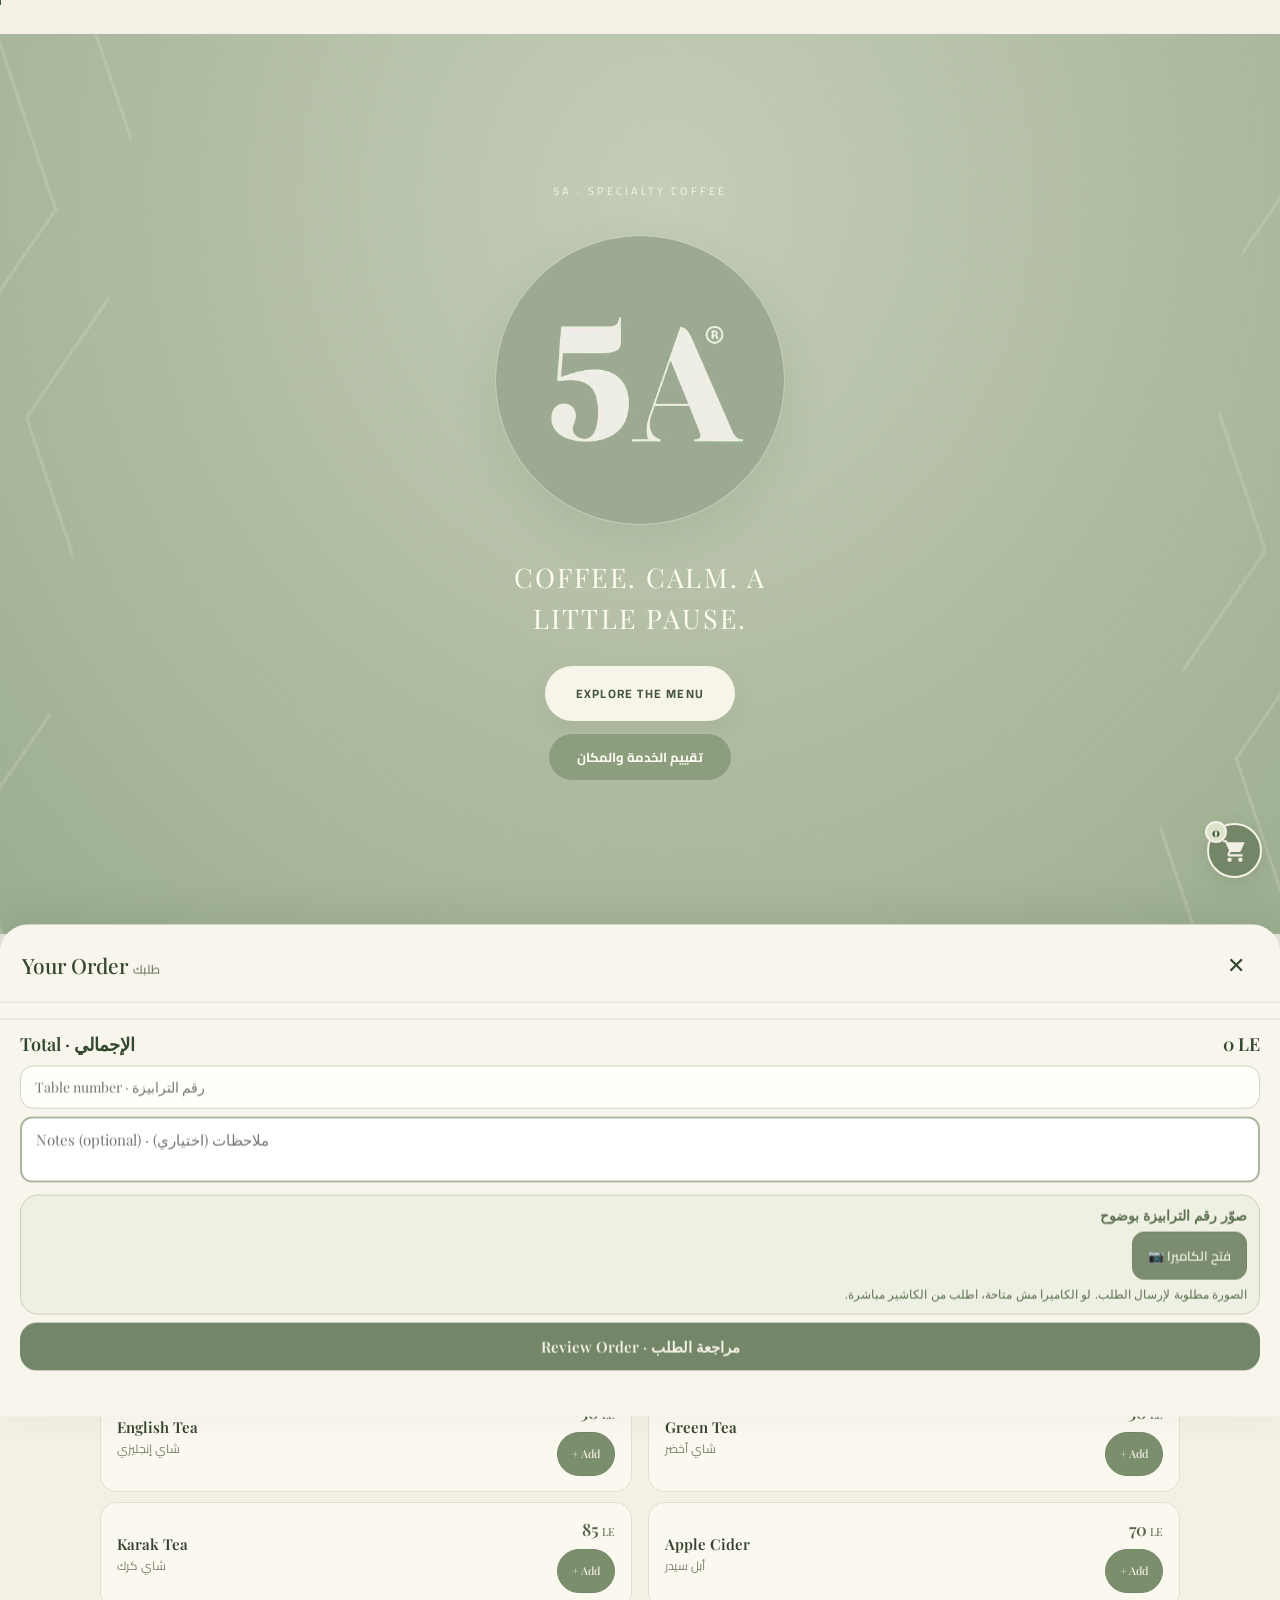
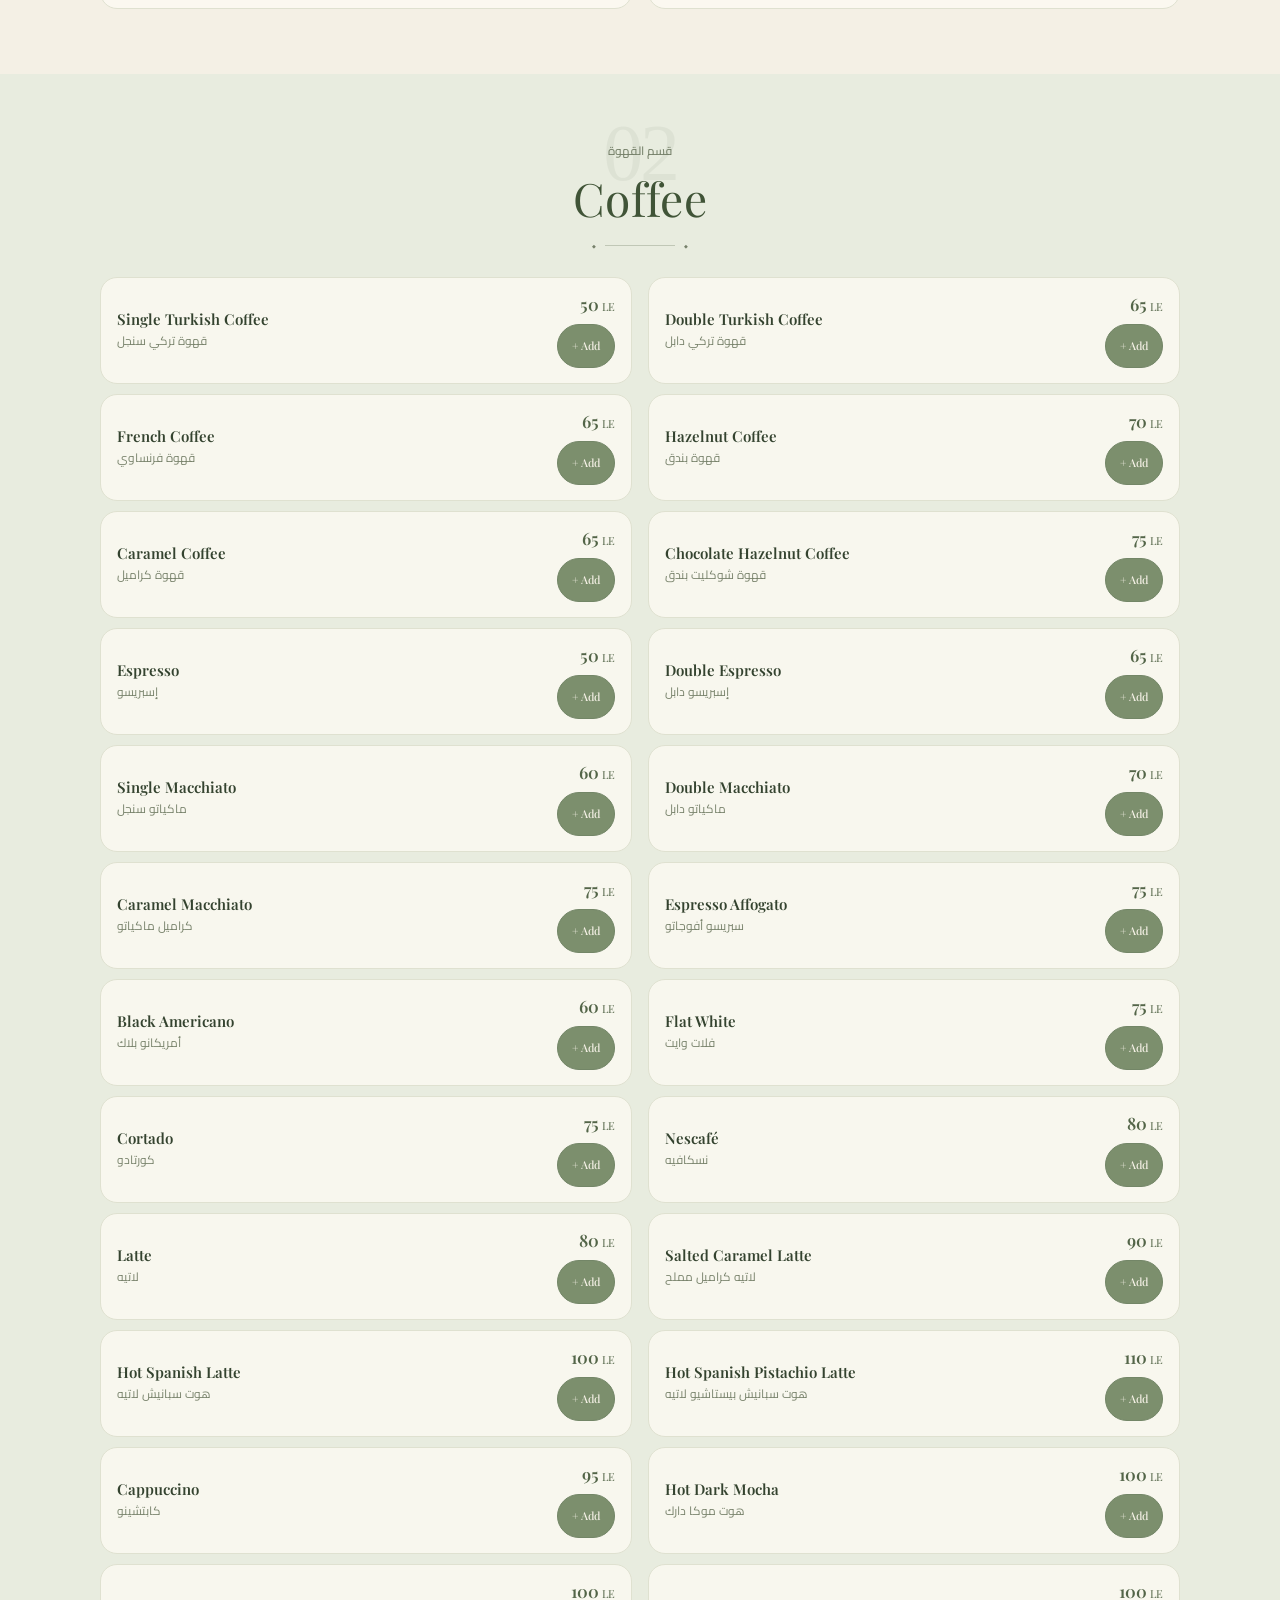
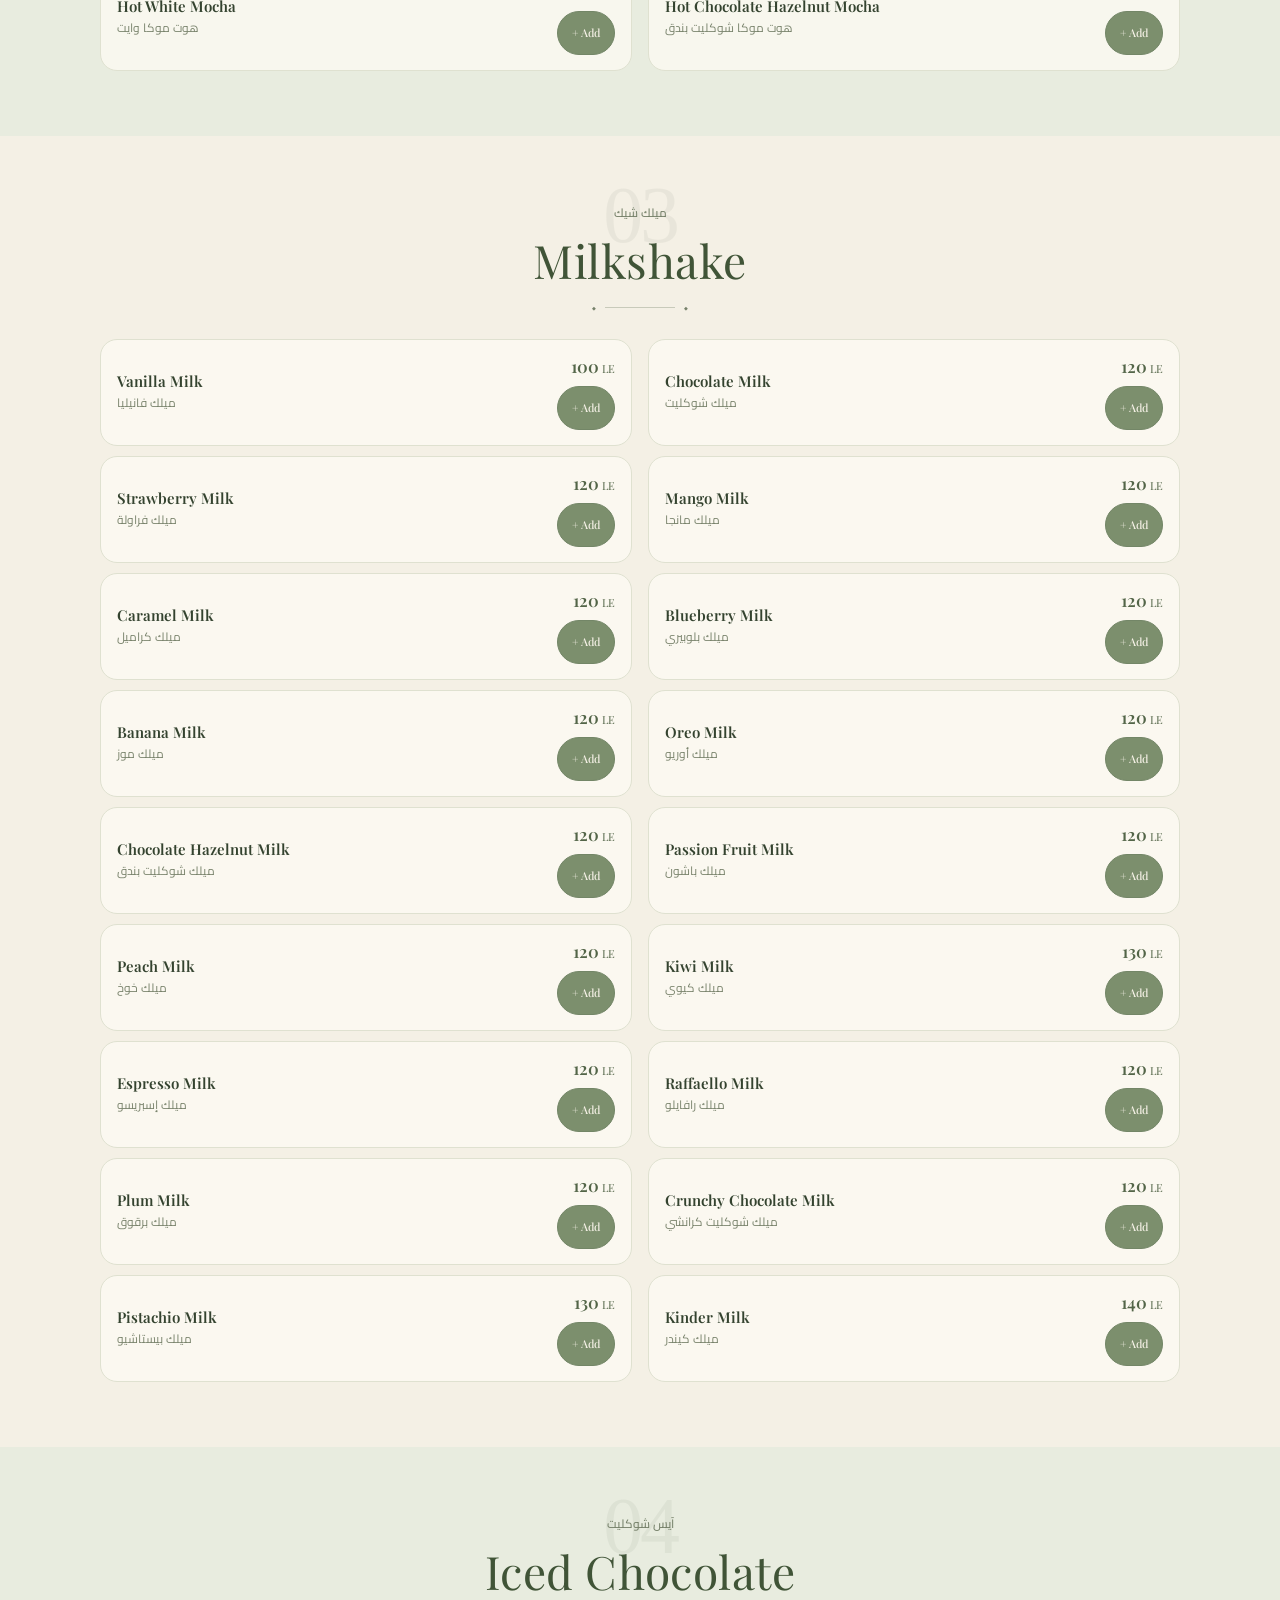
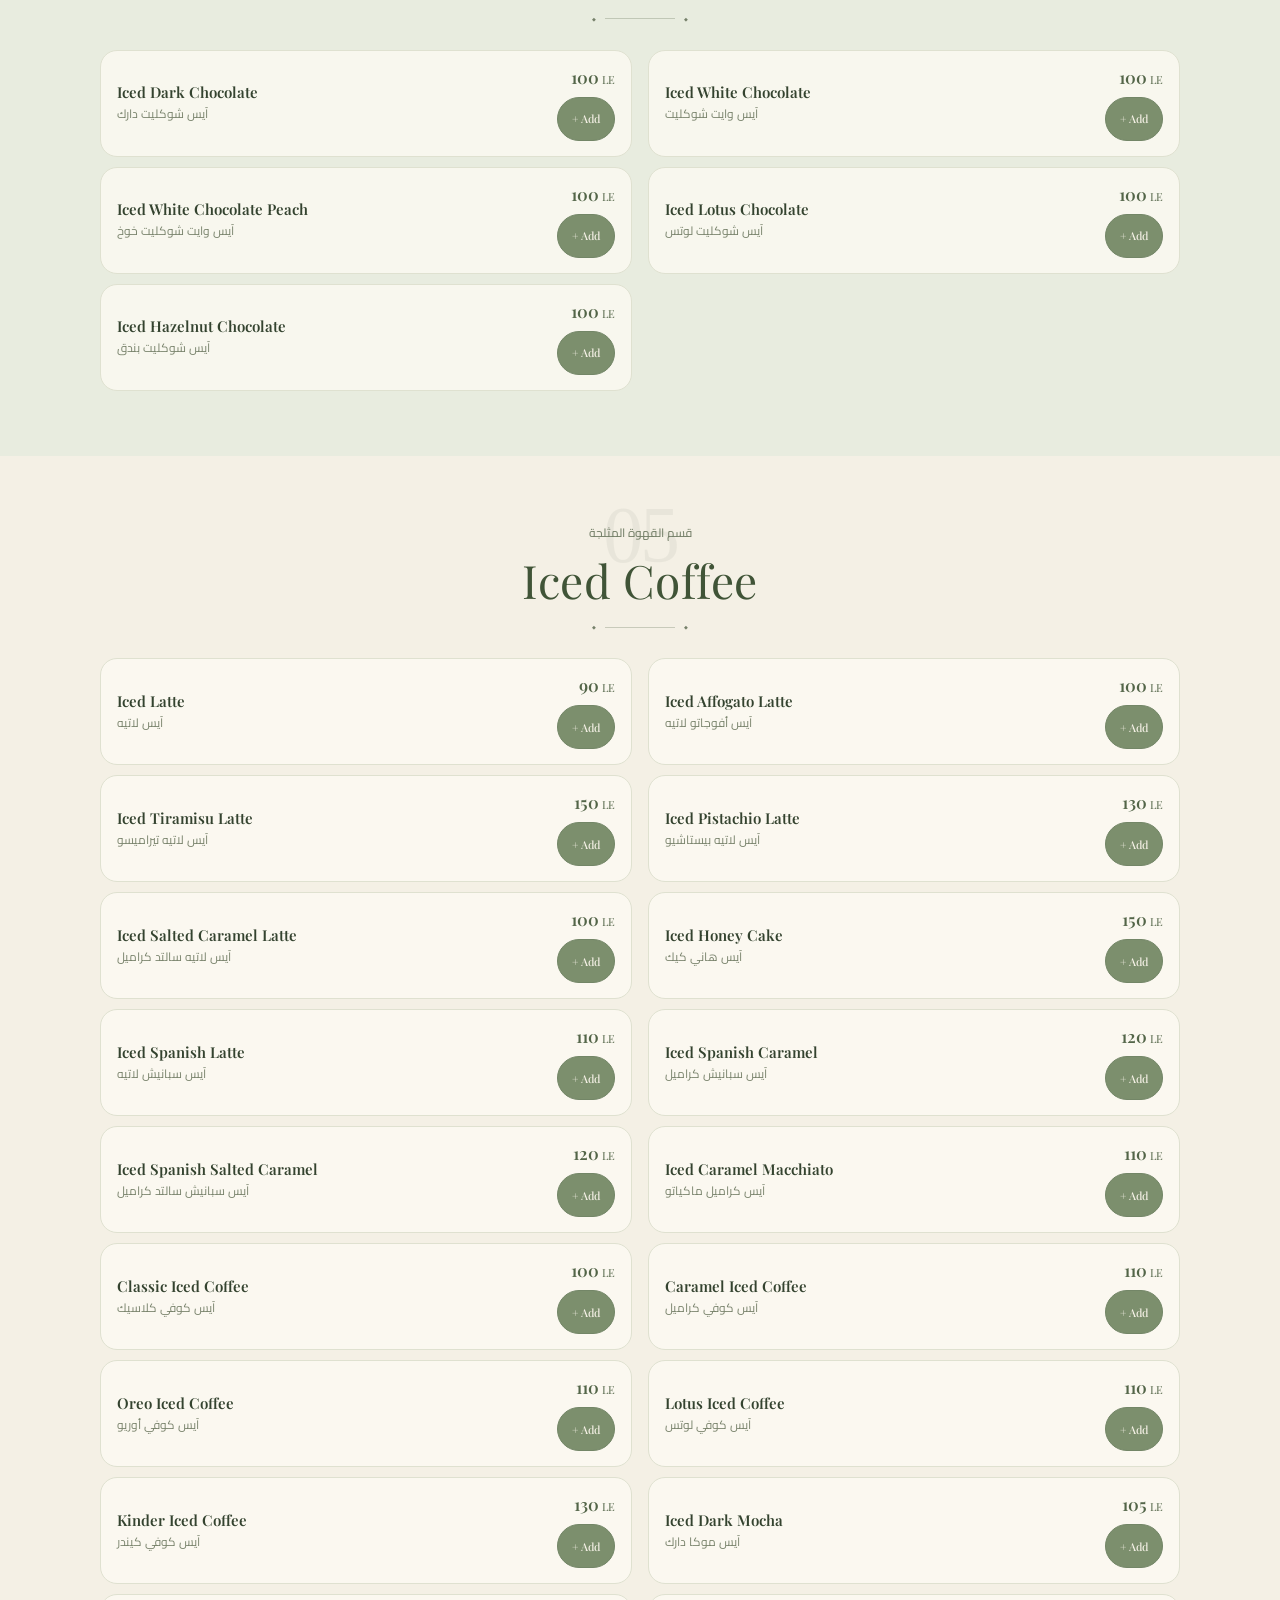
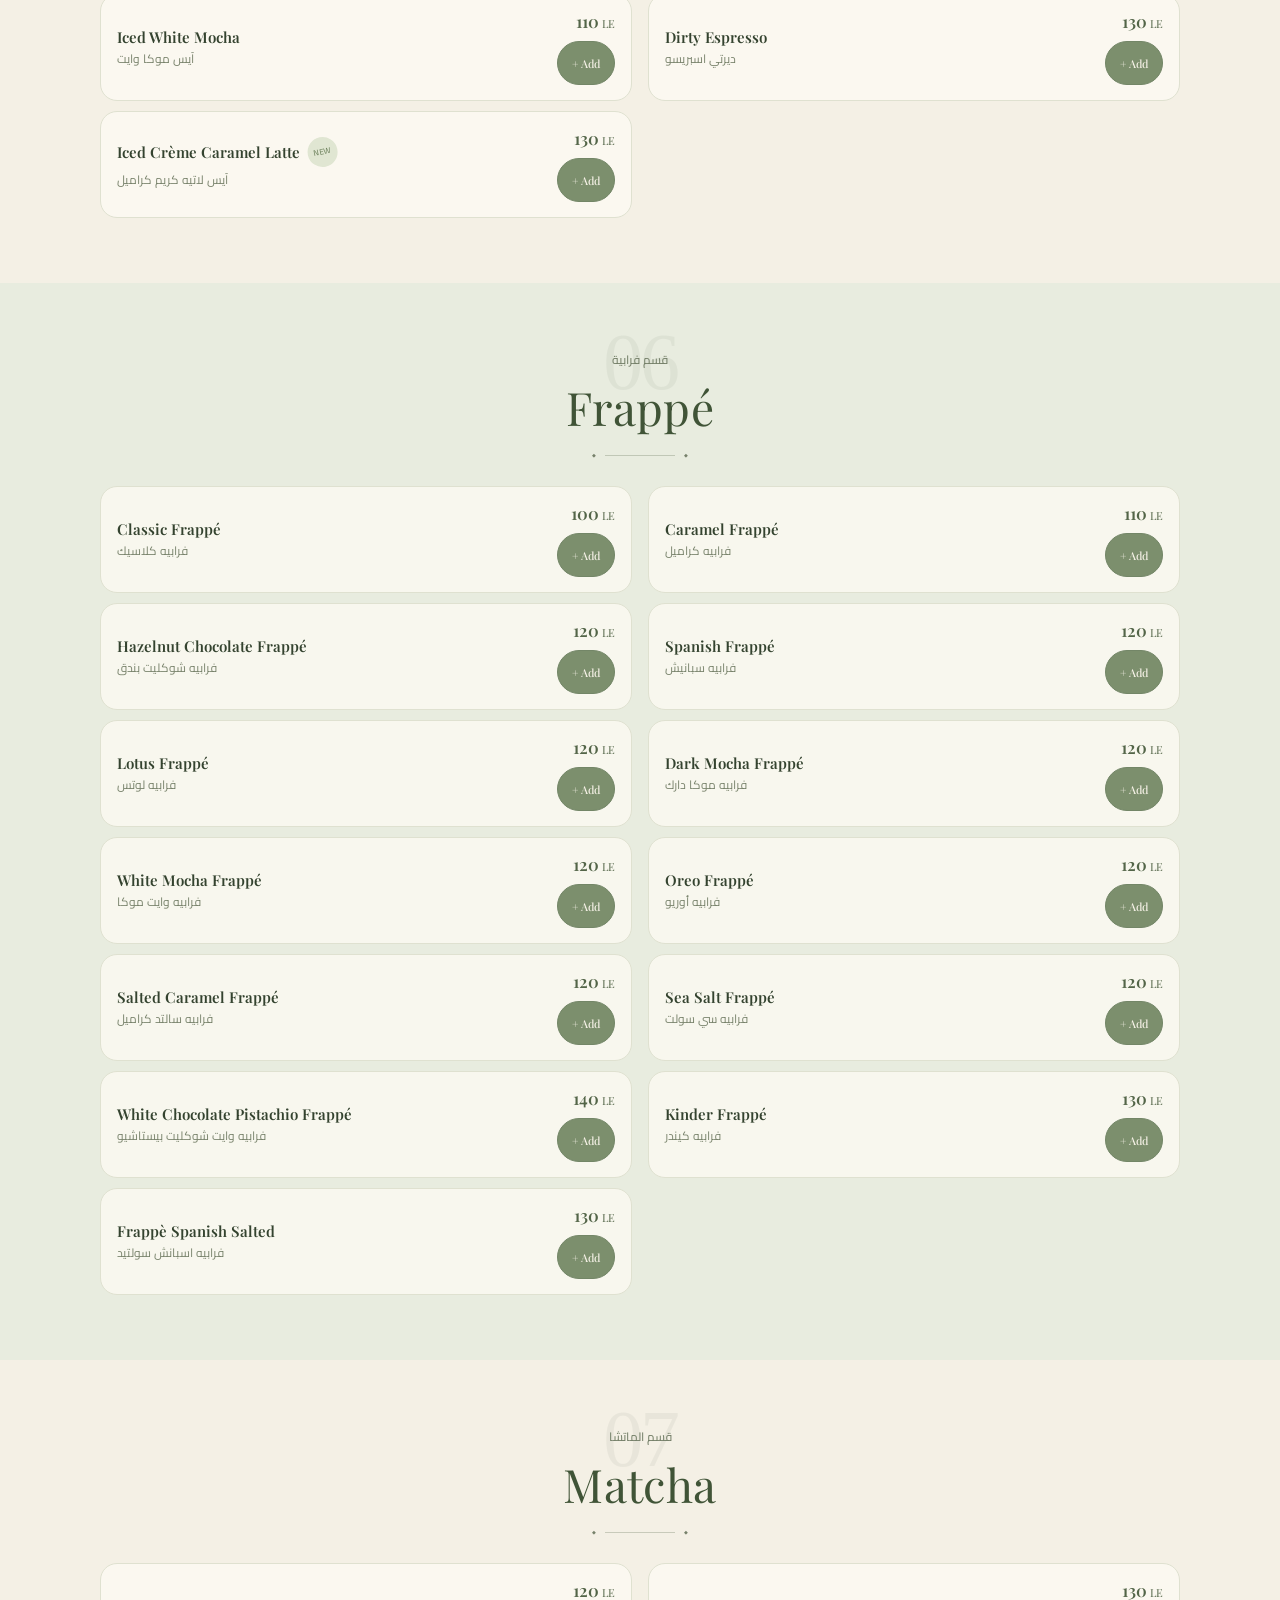
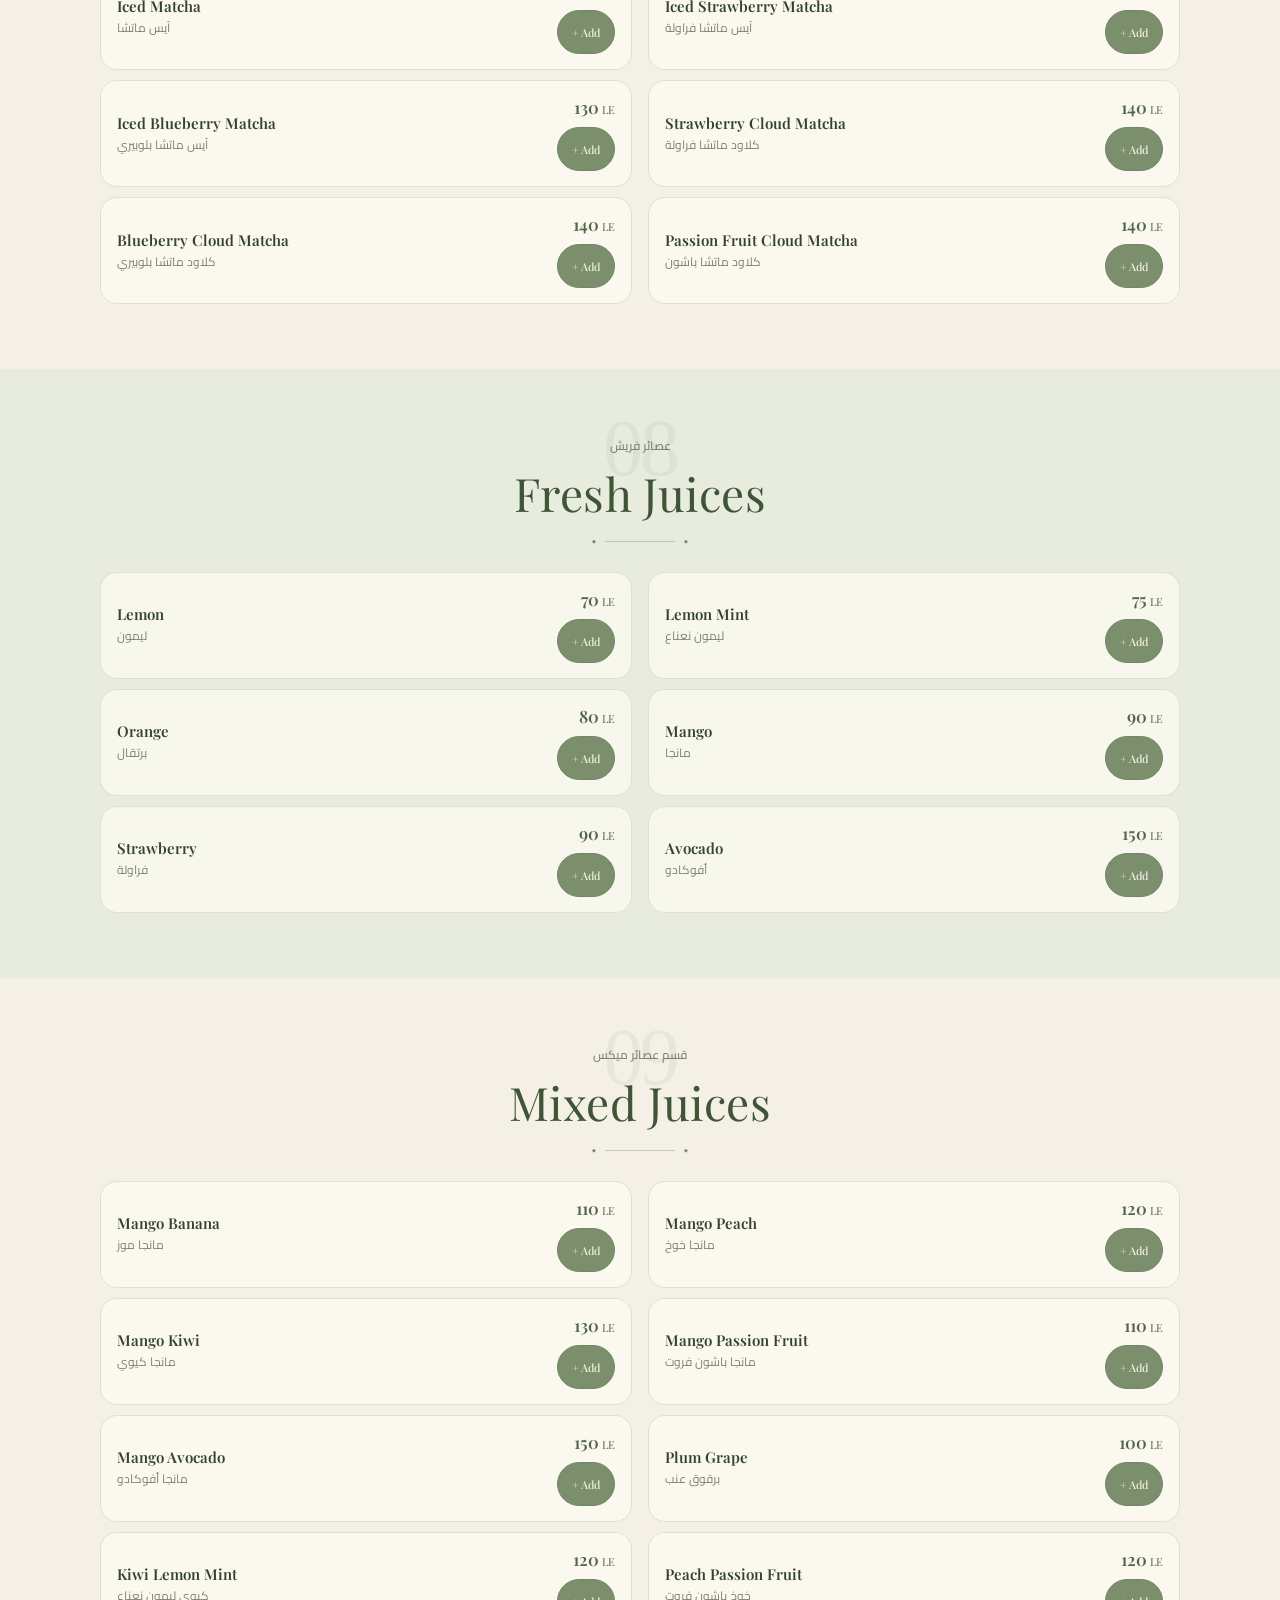
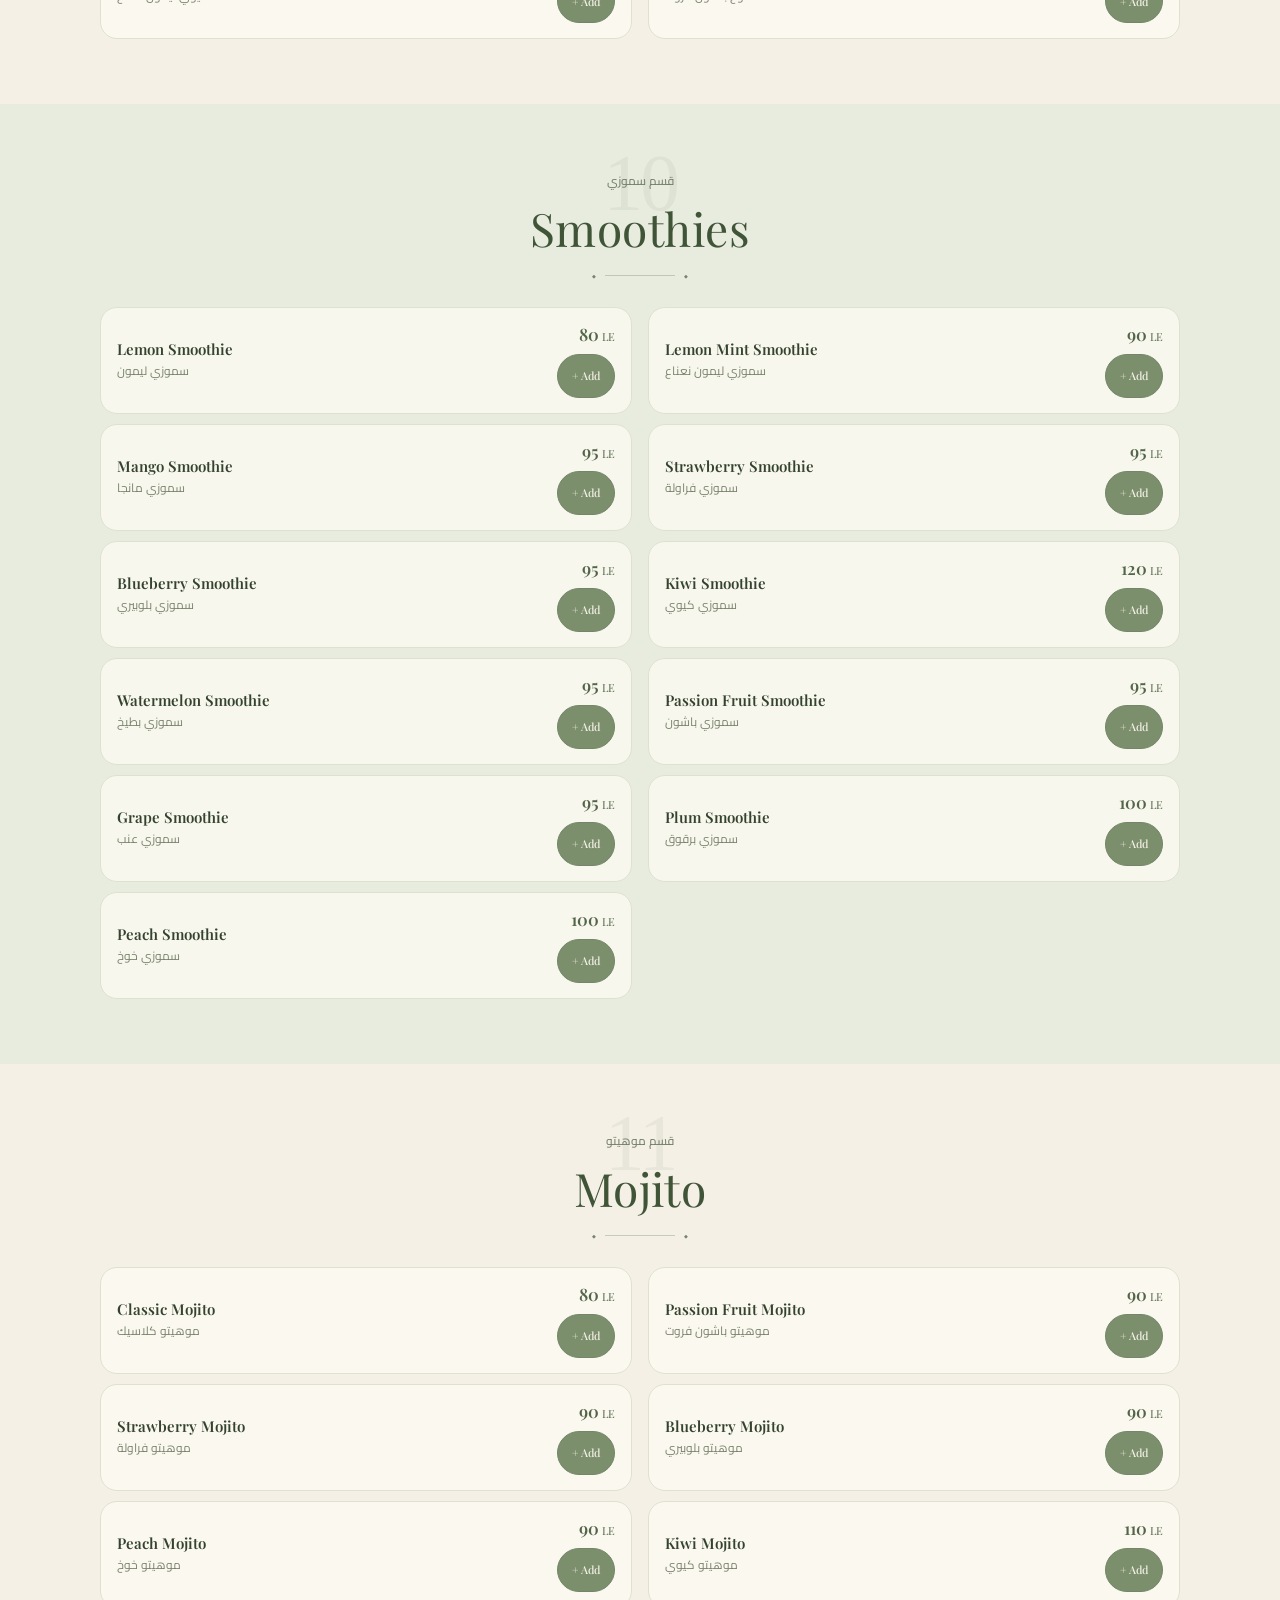
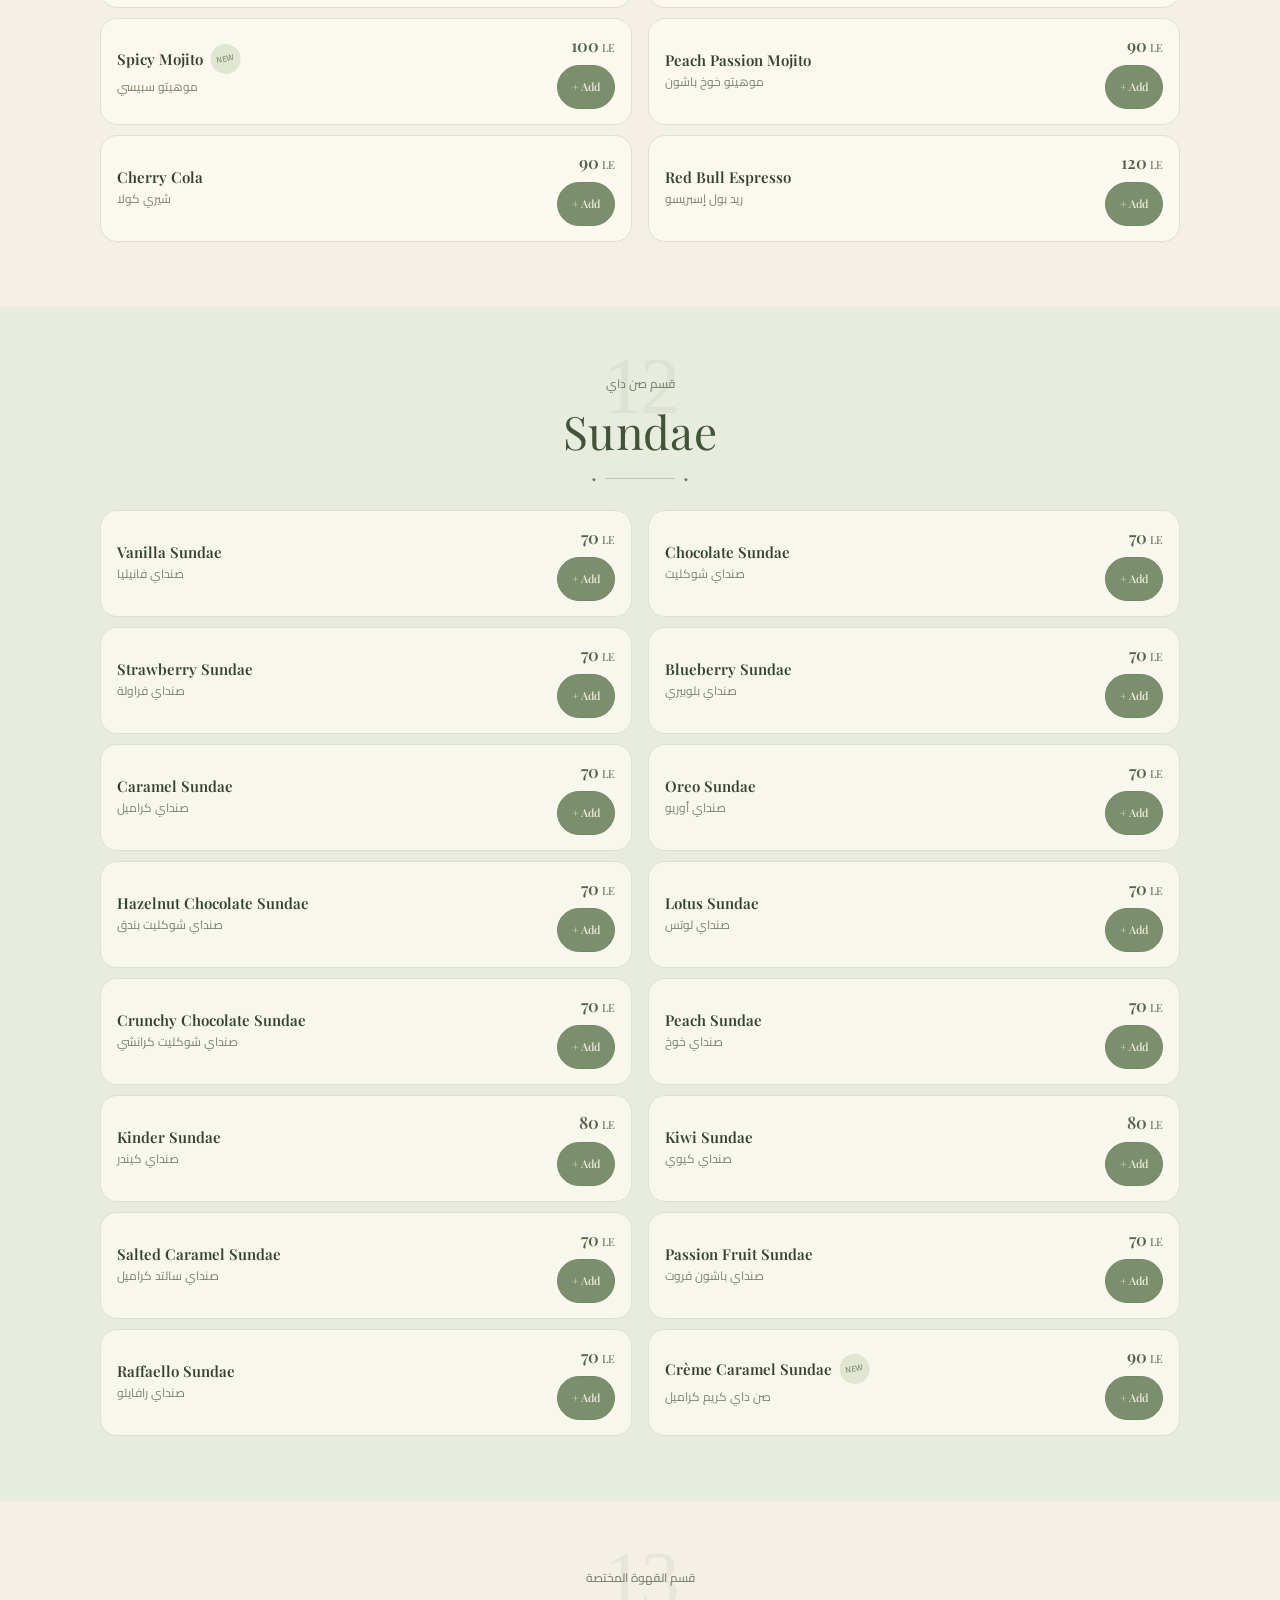
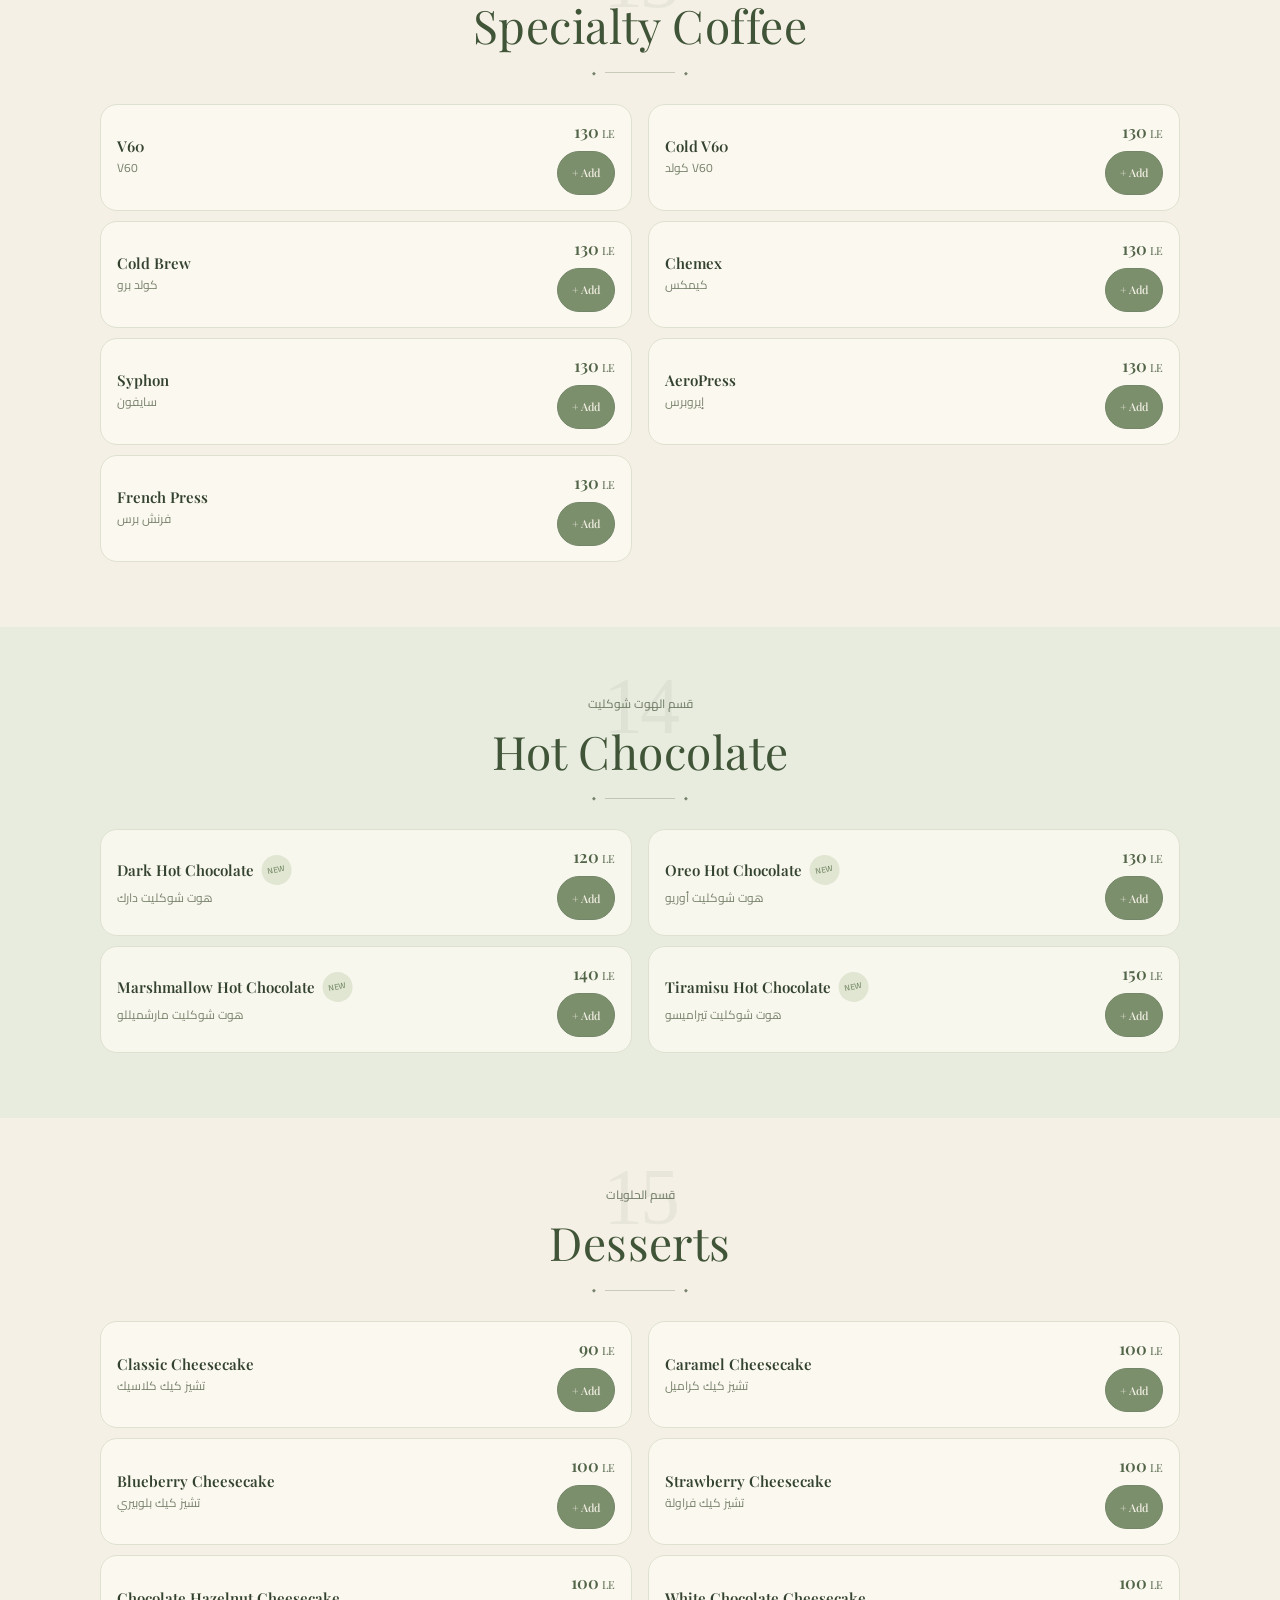
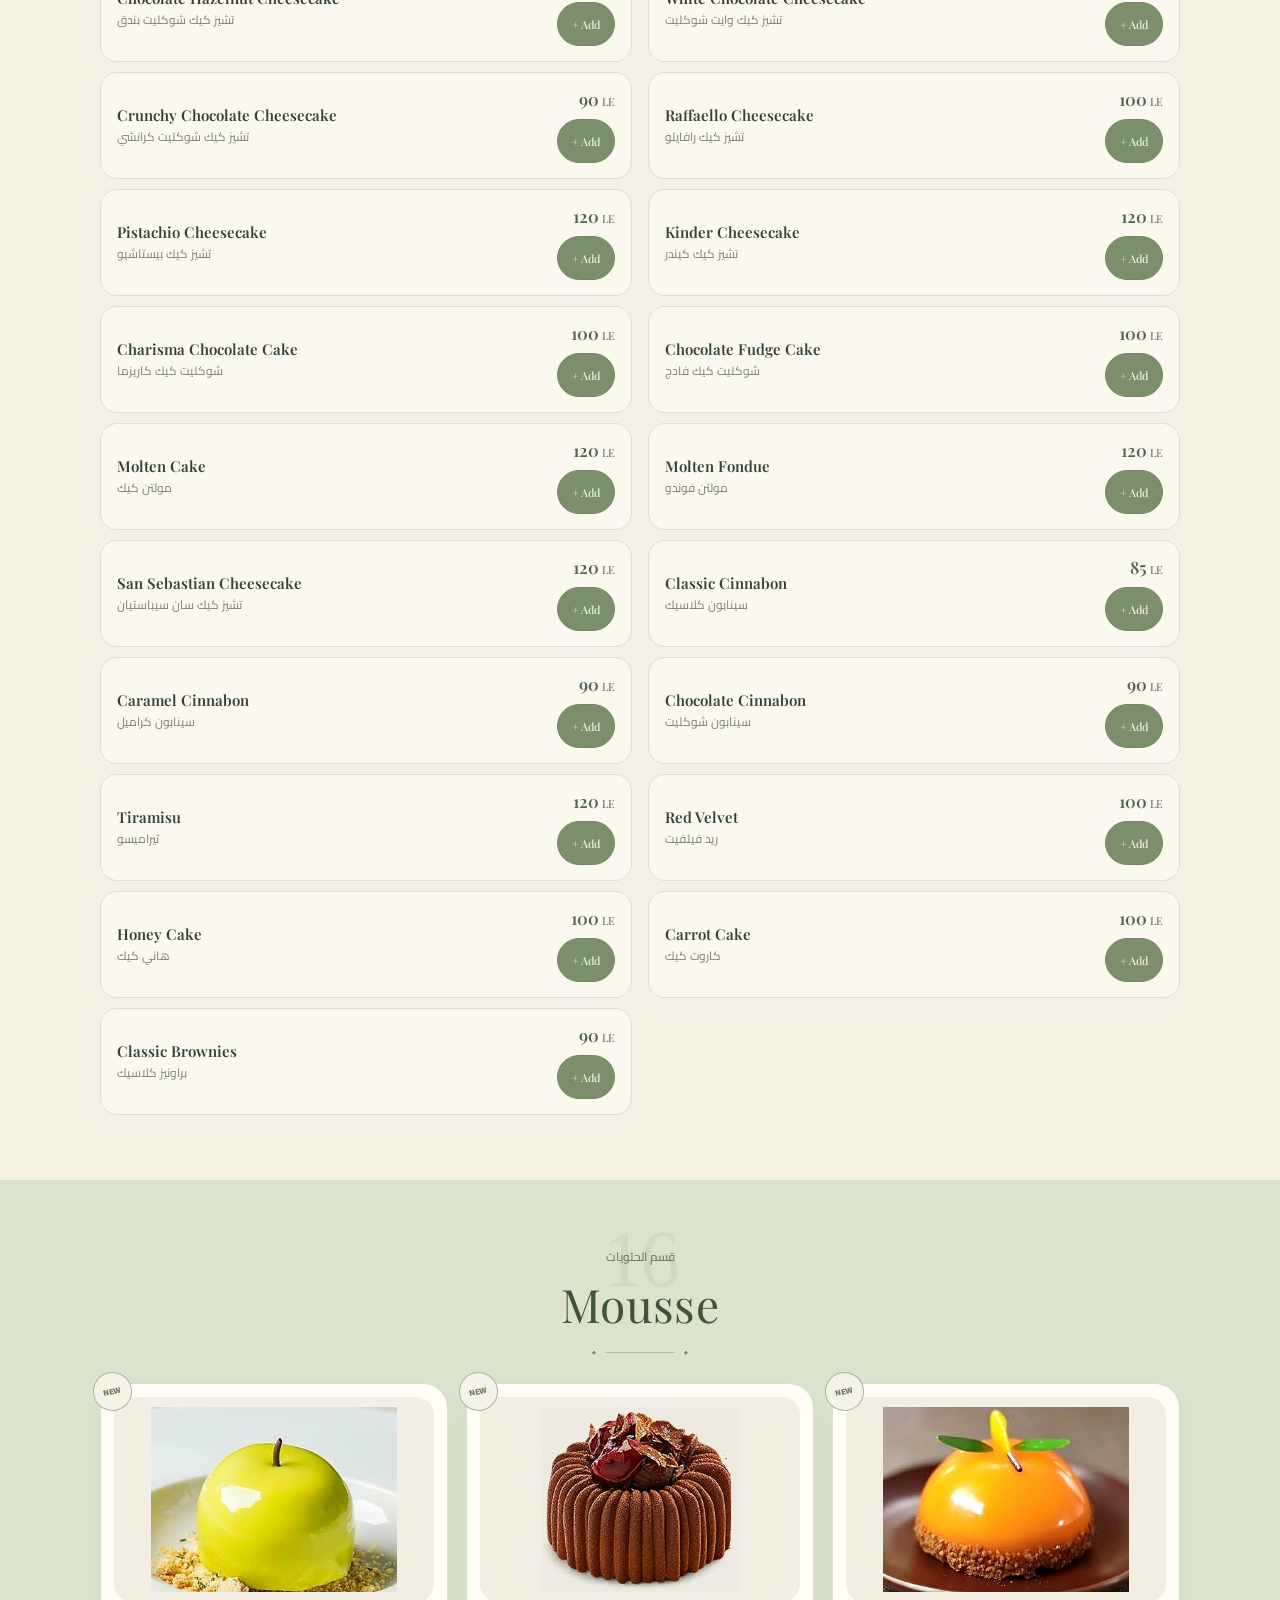
==== commit ed900f65: "Refine 5A menu, linked extras, reviews and order experience" ====
--- a/index.html
+++ b/index.html
@@ -54,6 +54,8 @@
 @keyframes rise{from{opacity:0;transform:translateY(26px)}to{opacity:1;transform:none}}
 @keyframes pop{from{opacity:0;transform:scale(.8)}to{opacity:1;transform:scale(1)}}
 
+.review-hero{margin-top:12px;letter-spacing:0;text-transform:none;font-size:15px;padding:11px 28px;background:var(--deep);color:var(--ivory);border:1px solid rgba(242,239,230,.6);position:relative;z-index:1;animation-delay:1.2s}
+.rate-link{border-color:#d2b779;color:#f0d49a}
 /* ticker */
 .tick{background:var(--deep2);color:var(--ivory);overflow:hidden;white-space:nowrap;padding:14px 0;
  font-weight:800;font-size:15px;letter-spacing:.3em;text-transform:uppercase}
@@ -212,24 +214,73 @@
 #table-camera{height:160px;max-height:25vh!important;max-height:25dvh!important;object-fit:contain;background:#20271e}
 #camera-snap{width:100%;min-height:44px;background:var(--deep);color:var(--ivory);border:0;border-radius:8px;font:700 15px Tahoma,sans-serif}
 #camera-open{min-height:44px}
+
+#menu-reviews{background:#eeeade;padding:65px 22px;color:#243e2e;direction:rtl;font-family:var(--ar);scroll-margin-top:65px}#menu-reviews .reviews-inner{max-width:820px;margin:auto}#menu-reviews .reviews-kicker{font-size:11px;letter-spacing:2px;color:#8b723a;margin-bottom:15px}#menu-reviews h2{font-size:28px;font-weight:600;margin:0 0 24px}#menu-reviews .summary:empty{display:none}#menu-reviews .summary{padding:26px;border:1px solid #bfa56a;border-radius:22px;background:#233e30;color:#f8f3e5;box-shadow:0 10px 28px #20382712;margin-bottom:22px}#menu-reviews .summary .rating-display{width:180px;height:39px;margin-bottom:12px}#menu-reviews .summary-count{font-size:12px;color:#e0d8c3}#menu-reviews .review{padding:24px;margin:0 0 18px;border:1px solid #cabb95;border-radius:22px;background:linear-gradient(145deg,#fffef9,#f8f3e7);box-shadow:0 10px 30px #243d2c0a}#menu-reviews .rhead{display:flex;justify-content:space-between;flex-wrap:wrap;align-items:center;gap:12px}#menu-reviews strong{font-size:15px;overflow-wrap:anywhere;unicode-bidi:plaintext}#menu-reviews .small{font-size:11px;color:#78806e;line-height:1.9;margin-top:10px}#menu-reviews .review p{font-size:14px;line-height:2;margin:20px 0;padding-top:14px;border-top:1px solid #d9cda955;white-space:pre-wrap;overflow-wrap:anywhere;unicode-bidi:plaintext}#menu-reviews time{display:block;text-align:left}#menu-reviews .rating-display{position:relative;direction:ltr;display:block;width:112px;height:25px;flex:none}#menu-reviews .rating-display>span{position:absolute;inset:0;display:flex;direction:ltr}#menu-reviews svg{display:block;width:20%;height:100%;overflow:visible}#menu-reviews .rs-base path{fill:#e8e1cd;stroke:#c4ad75;stroke-width:1}#menu-reviews .rs-fill path{fill:#e8b34b;stroke:#b68b31;stroke-width:1}#menu-reviews .empty{background:#fffdf7;padding:28px 18px;border:1px dashed #baa477;border-radius:20px;font-size:13px;line-height:2;text-align:center}#menu-reviews .more,#menu-reviews .write-review-link{display:inline-block;font:inherit;font-size:13px;background:#233e30;color:#f6eedc;border:1px solid #b99c5b;border-radius:30px;padding:11px 22px;margin-top:20px;text-decoration:none;cursor:pointer}#menu-reviews .more[hidden]{display:none}
+
+#menu-reviews{background:linear-gradient(125deg,#ede9dc,#f5f2e9 65%,#eeeee2);color:#3a4c35}#menu-reviews .reviews-kicker{color:#839074}#menu-reviews .summary{background:#b4bda4;border-color:#a5b095;color:#34482e;box-shadow:0 10px 28px #62724f0b}#menu-reviews .summary-count{color:#43563b}#menu-reviews .review{background:linear-gradient(140deg,#fffef8,#f7f3e9);border-color:#dbd9c8;box-shadow:0 12px 32px #6872530c;border-radius:24px}#menu-reviews .review p{border-top-color:#dde0d0}#menu-reviews .write-review-link,#menu-reviews .more{background:#788a6c;border-color:#788a6c;color:#fffef6}#menu-reviews .empty{border-color:#bdc5ae;background:#faf8ef}#menu-reviews strong{font-weight:600}
+
+/* 5A venue edition: carved ivory, muted sage, quiet curved surfaces. */
+:root{--sage:#abb89f;--sage-d:#738466;--deep:#42573d;--deep2:#33472f;--ivory:#f4f0e5;--ink:#34432f;--ink2:#76816a;--hair:#d9dccd;--card:#fffdf6}
+body{background:var(--ivory)}.hero{min-height:100svh;padding:64px 24px 68px;background:radial-gradient(ellipse at 52% 18%,#c4cdb7,#aab79c 68%,#9cae90);color:#fffcef}.hero::before,.hero::after{width:170px;opacity:.18;animation:none;background-size:210px 420px;transform:rotate(8deg)}.hero::before{left:-88px}.hero::after{right:-100px;transform:rotate(188deg)}.hero .tf{font:500 11px/1.5 var(--ar);letter-spacing:.28em;text-transform:uppercase;transform:none;animation:none;opacity:1;text-shadow:none;margin:0 0 36px}.lgw{width:min(290px,68vw)}.lgw::before,.lgw::after{display:none}.hero .lg{box-shadow:0 14px 45px #3d51341a;animation:none;opacity:1;border:1px solid #eeefdc30}.hero .tag{font-family:var(--serif);font-weight:400;font-size:clamp(20px,4.7vw,27px);line-height:1.5;letter-spacing:.08em;margin:32px 0 4px;max-width:310px;animation:none;opacity:1}.hero .btn{animation:none;opacity:1;position:relative;z-index:1;font-size:12px;letter-spacing:.1em;padding:15px 30px;box-shadow:0 8px 25px #43563913;background:#f7f4e9;color:#43553c;margin-top:24px;border:1px solid #f8f7e980}.hero .review-hero{font-size:13px;letter-spacing:0;margin-top:12px;padding:11px 28px;background:#8d9e7f;color:#fffdf4;border-color:#f4f1e659;box-shadow:none}.btn:hover,.btn:active{transform:translateY(-2px);box-shadow:0 12px 28px #43563915}
+.tick{background:#e7e9dc;color:#6d7d60;font-size:10px;padding:13px 0;letter-spacing:.16em}.tick i{color:#aab79c}.tick div{animation-duration:80s}
+nav{background:#f6f3e9f5;backdrop-filter:blur(12px);box-shadow:0 4px 18px #4656370b;border-bottom:1px solid #dde0cf}.nwrap{gap:7px;padding:12px 15px}.nl{width:30px;height:30px;margin-right:8px}.nv{font-size:12px;font-weight:500;color:#637457;border:1px solid #d9ddcb;padding:8px 14px;background:#fffdf550}.nv.on{background:#7b8e6b;color:#fffdf3;border-color:#7b8e6b;transform:none}.rate-link{border-color:#b0bba0;color:#435c38;background:#e7ecdd}
+.sec,.sec:nth-of-type(even),.sec:nth-of-type(odd){padding:65px 24px;background:#f4f0e5;color:#34432f;--ink:#34432f;--ink2:#76816a;--hair:#d9dccd;--sage-d:#738466;--card:#fffdf6;--ivory2:#eeeede}.sec:nth-of-type(even){background:#e8ecdf}.sec.mouse{background:#dbe2ce!important;--ink:#34432f;--ink2:#6d7b61;--card:#fffdf6}.gn{font:400 80px/1 Georgia,serif;opacity:.055;top:-26px}.sh{margin-bottom:28px}.sar{font-size:12px;letter-spacing:0;font-weight:500;margin-bottom:10px}.sh h2,.sec:nth-of-type(odd) .sh h2{color:#405437;font:400 clamp(31px,7vw,46px)/1.15 var(--serif);text-transform:none;letter-spacing:.01em}.sh h2 em{display:none}.rule{margin-top:18px;gap:9px}.rule i{font-size:5px}.rule span{height:1px;width:70px;opacity:.35}.note{font-size:11px;font-weight:400;letter-spacing:.06em;margin:0 auto 24px;line-height:1.9}
+.ml{columns:auto;display:grid;grid-template-columns:1fr 1fr;gap:10px 16px}.mi{margin:0;padding:15px 16px;display:grid;grid-template-columns:minmax(0,1fr) auto;gap:9px 12px;background:#fffdf5b3;border:1px solid #dfe1d0;border-radius:17px}.mi:hover,.mi:active{background:#fffdf5;transform:none}.mt{min-width:0}.nm{font-size:15px;font-weight:600;line-height:1.4}.ar{font-size:12px;line-height:1.7;color:#79836c}.dots{display:none}.mi .pr,.sec:nth-of-type(odd) .mi .pr{background:transparent;color:#536548;padding:0;border-radius:0;font-size:11px;text-align:right}.pr b{font-size:17px;font-weight:600}.mi .add-btn{grid-column:2;grid-row:2;margin:0;font-size:11px;padding:6px 13px;min-height:30px}.add-btn{background:#7c8f6d;box-shadow:none;border:1px solid #738667;font-weight:500}.add-btn.added{background:#e3ead6}.mi .add-btn:disabled{opacity:.45}.mt{grid-column:1;grid-row:1 / span 2}.grid{gap:20px 18px}.card{border:1px solid #d8dfc9;background:#fffdf4;border-radius:25px;padding:13px 13px 17px;box-shadow:0 10px 24px #6472500b}.card:hover,.card:active{transform:translateY(-3px);box-shadow:0 15px 30px #64725012}.ph{height:205px;background:#f2eee3;border-radius:18px}.ph img{max-height:185px}.card .nm{font-size:14px;font-weight:600}.card .pr{background:transparent;color:#576b48;margin:7px auto 0;padding:0;font-size:11px}.card-add{padding:9px 12px;font-size:12px;border-radius:16px}.stamp{animation:none;background:#f5f2e7;border:1px solid #aab797;font-size:8px;color:#637751;width:39px;height:39px}.stamp-i{background:#e0e6d2;color:#6c805b;font-weight:500}.card:hover .ph img{transform:scale(1.025)}
+footer{background:#ced7be;color:#536849;padding:48px 24px}footer .tf{font-size:38px}footer .tg{font-size:10px;letter-spacing:.13em}footer img{width:80px;height:80px;margin-bottom:13px}
+#cart-fab{background:#738768;border:2px solid #f5f2e7;box-shadow:0 5px 18px #43573429;width:55px;height:55px}#cart-count{background:#dce5cc}#cart-drawer{background:#f8f5ec;border-radius:28px 28px 0 0;box-shadow:0 -10px 40px #35482e1c}.cart-head{background:#f8f5ec;border-bottom:1px solid #dce0cf;padding:19px 22px 14px}.cart-head h3{font-size:21px;font-weight:500}.cart-head .ar-sub{font-size:12px}.cart-row{border-bottom:1px solid #e0e3d4;padding:15px 0}.cart-row .ci-en{font-size:14px;font-weight:600}.cart-row .ci-ar{font-size:12px;color:#7a856e}.qty-ctl button{border:1px solid #b6c2a4;background:#fbf9f1;width:29px;height:29px;color:#627a51}.cart-foot{background:#f8f5ec;border-top:1px solid #dce0cf}.cart-total{font-size:18px;font-weight:600}.cart-foot input{border:1px solid #cdd6bf;background:#fffef8;border-radius:13px;font-size:14px}#confirm-order{border-radius:17px;background:#738768;font-size:15px;font-weight:600}#table-photo-box{border-color:#c5d0b5!important;background:#eff0e4!important;border-radius:18px!important;color:#5c7050!important}#camera-open,#camera-snap{background:#7b8d6e!important;border-radius:12px!important}#order-tracking{background:#f7f4e9!important;border:1px solid #b8c6a7!important;box-shadow:0 6px 24px #43573416!important}
+@media(max-width:640px){.ml{grid-template-columns:1fr}.hero{padding:58px 24px}.hero .tf{margin-bottom:28px}.hero .tag{font-size:20px;max-width:270px}.grid{gap:17px 12px}.card{padding:10px 9px 14px;border-radius:22px}.ph{height:165px}.ph img{max-height:148px}.sec{padding:58px 20px}.mi{padding:13px 15px}.card .ar{font-size:11px}.card .nm{font-size:13px}.card .pr b{font-size:17px}}
+@media(prefers-reduced-motion:reduce){.tick div{animation:none}}
+
+#camera-open{appearance:none;-webkit-appearance:none;font:500 13px var(--ar)!important;color:#fffef6!important;border:1px solid #718563!important;padding:11px 15px!important;box-shadow:none!important}#camera-snap{font-family:var(--ar)!important}body.menu-active #cart-fab{top:9px;bottom:auto;right:12px;left:auto;inset-inline-end:12px;width:42px;height:42px;box-shadow:0 3px 12px #43573417}body.menu-active #cart-fab svg{width:21px;height:21px}body.menu-active #cart-count{min-width:17px;height:17px;font-size:10px}body.menu-active .nwrap{margin-right:64px;padding-right:14px}#cart-fab{transition:background .2s,box-shadow .2s}
+#addon-picker{margin:auto;width:min(430px,calc(100% - 32px));border:1px solid #cbd5bd;border-radius:25px;background:#f9f6ec;color:#41573a;padding:26px;font:14px var(--ar);box-shadow:0 20px 60px #263c2530}#addon-picker::backdrop{background:#263c2566;backdrop-filter:blur(4px)}#addon-picker label{display:block;margin:20px 0 8px;font-size:12px}#addon-picker input,#addon-picker select{width:100%;padding:12px;border:1px solid #c6d2b6;border-radius:12px;background:#fffdf6;color:inherit;font:inherit}#addon-picker h3{font-size:20px;margin:10px 0;font-weight:500}#addon-picker .addon-kicker{font-size:10px;color:#8b987d}#addon-price{font-size:12px;color:#7b8a6b}.addon-help{font-size:10px;line-height:1.9;margin-top:14px;color:#7d8871}#addon-attach{width:100%;background:#7d906e;color:#fffdf5;border:0;border-radius:15px;padding:13px;font:inherit;margin-top:18px}#addon-cancel{float:left;border:0;background:none;color:#829271;font-size:24px;cursor:pointer}#addon-error{font-size:11px;color:#a04a38}.cart-addon{margin:8px 0 5px 10px;padding:10px 0 10px 12px;border-left:2px solid #c5d2b5;display:flex;align-items:center;gap:8px;color:#617550}.cart-addon .ca-info{flex:1;font:11px/1.8 var(--ar)}.cart-addon .qty-ctl{gap:5px}.cart-addon .qty-ctl button{width:25px;height:25px;font-size:13px}.cart-addon .ca-price{font-size:11px;font-weight:600}.cart-addon-wrap{width:100%}.cart-base-group{border-bottom:1px solid #e0e3d4;padding-bottom:8px}.cart-base-group .cart-row{border:0}button,.add-btn,.card-add,.nv{min-height:44px}.qty-ctl button{width:44px;min-width:44px;height:44px}.mi .add-btn{min-height:44px;padding:9px 14px}.nwrap{min-height:68px}body.menu-active #cart-fab{top:12px;width:44px;height:44px}.cart-addon .qty-ctl button{width:44px;min-width:44px;height:44px}.cart-addon{flex-wrap:wrap;gap:8px}.cart-addon .ca-info{flex:1 1 100%}.cart-addon .ca-price{margin-inline-start:auto}.ci-rm,#cart-close{min-width:44px;min-height:44px}.mi{min-height:92px}@media(max-width:380px){.cart-row{flex-wrap:wrap}.cart-row .ci-info{flex:1 1 calc(100% - 60px)}.cart-row .qty-ctl{order:3}.cart-row .ci-line{order:4;flex:1}.cart-row .ci-rm{order:2}}
+.menu-search{max-width:740px;margin:0 auto;padding:30px 22px 8px;font-family:var(--ar);direction:rtl}.menu-search label{display:block;font-size:15px;color:#526b44;margin-bottom:10px}.menu-search input{width:100%;min-height:48px;border:1px solid #c7d2b7;border-radius:15px;padding:12px 16px;background:#fffdf6;font:14px var(--ar);color:#43573a}.menu-search p{font-size:11px;line-height:1.9;color:#7e8c71;margin-top:10px}.searching .sec{padding-top:30px;padding-bottom:20px}.searching .sec .gn{display:none}.mi[hidden],.grid .card[hidden],.sec[hidden]{display:none!important}#order-review{margin:auto;width:min(520px,calc(100% - 28px));max-height:85dvh;overflow:auto;padding:25px;border:1px solid #c8d2b8;border-radius:26px;background:#f9f6ed;color:#43563b;font:14px/1.9 var(--ar)}#order-review::backdrop{background:#263c2566;backdrop-filter:blur(4px)}#order-review h3{font-size:20px;font-weight:500;margin-bottom:14px}.review-order-line{padding:12px 0;border-bottom:1px solid #dce2ce}.review-order-extra{font-size:12px;color:#7a8a6b;padding-inline-start:15px}.review-send-help{font-size:11px;color:#839173;line-height:1.9;margin:15px 0}.review-actions{display:flex;gap:10px;flex-wrap:wrap}.review-actions button{flex:1;min-width:140px;min-height:46px;border:1px solid #afbe9b;border-radius:13px;background:#f4f4e8;color:#586f48;font:13px var(--ar);padding:11px}#review-send{background:#778c67!important;color:#fffef4!important}#review-order-total{font-weight:600;margin-top:14px}#review-order-note{font-size:12px;white-space:pre-wrap;overflow-wrap:anywhere}button:focus-visible,a:focus-visible,input:focus-visible{outline:3px solid #879d72;outline-offset:3px}.searching .rv{opacity:1;transform:none;transition:none}.menu-search{scroll-margin-top:80px}.menu-search input{padding-inline-end:62px}.searching .sh{margin-bottom:18px}.searching .sh h2{font-size:27px}@media(prefers-reduced-motion:reduce){html{scroll-behavior:auto}*,*::before,*::after{animation:none!important;transition:none!important}}
+#pending-reset{width:100%;margin:8px 0;padding:12px;border:1px solid #b8c5a7;border-radius:12px;background:#f8f5ec;color:#5f714e;font:12px var(--ar)}#pending-reset[hidden]{display:none}#uncertain-reset{margin:auto;width:min(450px,calc(100% - 28px));padding:25px;border:1px solid #bcc9aa;border-radius:24px;background:#faf7ed;color:#465a3c;font:14px/1.9 var(--ar)}#uncertain-reset::backdrop{background:#263c2566}#uncertain-reset button{display:block;width:100%;padding:12px;margin-top:12px;border:1px solid #a6b792;border-radius:12px;background:#edf0e4;color:#4f6543;font:13px var(--ar)}
+.rv{opacity:1;transform:none;transition:none}.hero .tf{animation:none}.ph img{object-fit:contain}button:disabled{cursor:default}#confirm-order:disabled{opacity:.65}
+#order-review{font-family:var(--serif);line-height:1.65}#order-review h3{font-family:var(--serif);font-size:25px}.review-actions button{font-family:var(--serif);font-size:14px}#review-order-note{unicode-bidi:plaintext}#review-table{font-size:13px}.review-order-extra{font-size:13px}.review-send-help{font-size:12px;line-height:1.7}
+#table-camera,#table-photo-preview{width:100%!important;height:auto!important;max-width:100%!important;max-height:none!important;aspect-ratio:16/9;object-fit:cover;object-position:center;display:block;border-radius:9px;background:#eeeee6}#table-camera[style*="display: none"],#table-camera[style*="display:none"],#table-photo-preview[style*="display: none"],#table-photo-preview[style*="display:none"]{display:none}#review-photo{aspect-ratio:16/9;object-fit:contain!important}
 </style>
 </head>
 <body>
-<style>body{padding-top:34px!important}</style>
+<style>body{padding-top:34px!important}
+#menu-reviews{background:#eeeade;padding:65px 22px;color:#243e2e;direction:rtl;font-family:var(--ar);scroll-margin-top:65px}#menu-reviews .reviews-inner{max-width:820px;margin:auto}#menu-reviews .reviews-kicker{font-size:11px;letter-spacing:2px;color:#8b723a;margin-bottom:15px}#menu-reviews h2{font-size:28px;font-weight:600;margin:0 0 24px}#menu-reviews .summary:empty{display:none}#menu-reviews .summary{padding:26px;border:1px solid #bfa56a;border-radius:22px;background:#233e30;color:#f8f3e5;box-shadow:0 10px 28px #20382712;margin-bottom:22px}#menu-reviews .summary .rating-display{width:180px;height:39px;margin-bottom:12px}#menu-reviews .summary-count{font-size:12px;color:#e0d8c3}#menu-reviews .review{padding:24px;margin:0 0 18px;border:1px solid #cabb95;border-radius:22px;background:linear-gradient(145deg,#fffef9,#f8f3e7);box-shadow:0 10px 30px #243d2c0a}#menu-reviews .rhead{display:flex;justify-content:space-between;flex-wrap:wrap;align-items:center;gap:12px}#menu-reviews strong{font-size:15px;overflow-wrap:anywhere;unicode-bidi:plaintext}#menu-reviews .small{font-size:11px;color:#78806e;line-height:1.9;margin-top:10px}#menu-reviews .review p{font-size:14px;line-height:2;margin:20px 0;padding-top:14px;border-top:1px solid #d9cda955;white-space:pre-wrap;overflow-wrap:anywhere;unicode-bidi:plaintext}#menu-reviews time{display:block;text-align:left}#menu-reviews .rating-display{position:relative;direction:ltr;display:block;width:112px;height:25px;flex:none}#menu-reviews .rating-display>span{position:absolute;inset:0;display:flex;direction:ltr}#menu-reviews svg{display:block;width:20%;height:100%;overflow:visible}#menu-reviews .rs-base path{fill:#e8e1cd;stroke:#c4ad75;stroke-width:1}#menu-reviews .rs-fill path{fill:#e8b34b;stroke:#b68b31;stroke-width:1}#menu-reviews .empty{background:#fffdf7;padding:28px 18px;border:1px dashed #baa477;border-radius:20px;font-size:13px;line-height:2;text-align:center}#menu-reviews .more,#menu-reviews .write-review-link{display:inline-block;font:inherit;font-size:13px;background:#233e30;color:#f6eedc;border:1px solid #b99c5b;border-radius:30px;padding:11px 22px;margin-top:20px;text-decoration:none;cursor:pointer}#menu-reviews .more[hidden]{display:none}
+
+#menu-reviews{background:linear-gradient(125deg,#ede9dc,#f5f2e9 65%,#eeeee2);color:#3a4c35}#menu-reviews .reviews-kicker{color:#839074}#menu-reviews .summary{background:#b4bda4;border-color:#a5b095;color:#34482e;box-shadow:0 10px 28px #62724f0b}#menu-reviews .summary-count{color:#43563b}#menu-reviews .review{background:linear-gradient(140deg,#fffef8,#f7f3e9);border-color:#dbd9c8;box-shadow:0 12px 32px #6872530c;border-radius:24px}#menu-reviews .review p{border-top-color:#dde0d0}#menu-reviews .write-review-link,#menu-reviews .more{background:#788a6c;border-color:#788a6c;color:#fffef6}#menu-reviews .empty{border-color:#bdc5ae;background:#faf8ef}#menu-reviews strong{font-weight:600}
+
+/* 5A venue edition: carved ivory, muted sage, quiet curved surfaces. */
+:root{--sage:#abb89f;--sage-d:#738466;--deep:#42573d;--deep2:#33472f;--ivory:#f4f0e5;--ink:#34432f;--ink2:#76816a;--hair:#d9dccd;--card:#fffdf6}
+body{background:var(--ivory)}.hero{min-height:100svh;padding:64px 24px 68px;background:radial-gradient(ellipse at 52% 18%,#c4cdb7,#aab79c 68%,#9cae90);color:#fffcef}.hero::before,.hero::after{width:170px;opacity:.18;animation:none;background-size:210px 420px;transform:rotate(8deg)}.hero::before{left:-88px}.hero::after{right:-100px;transform:rotate(188deg)}.hero .tf{font:500 11px/1.5 var(--ar);letter-spacing:.28em;text-transform:uppercase;transform:none;animation:none;opacity:1;text-shadow:none;margin:0 0 36px}.lgw{width:min(290px,68vw)}.lgw::before,.lgw::after{display:none}.hero .lg{box-shadow:0 14px 45px #3d51341a;animation:none;opacity:1;border:1px solid #eeefdc30}.hero .tag{font-family:var(--serif);font-weight:400;font-size:clamp(20px,4.7vw,27px);line-height:1.5;letter-spacing:.08em;margin:32px 0 4px;max-width:310px;animation:none;opacity:1}.hero .btn{animation:none;opacity:1;position:relative;z-index:1;font-size:12px;letter-spacing:.1em;padding:15px 30px;box-shadow:0 8px 25px #43563913;background:#f7f4e9;color:#43553c;margin-top:24px;border:1px solid #f8f7e980}.hero .review-hero{font-size:13px;letter-spacing:0;margin-top:12px;padding:11px 28px;background:#8d9e7f;color:#fffdf4;border-color:#f4f1e659;box-shadow:none}.btn:hover,.btn:active{transform:translateY(-2px);box-shadow:0 12px 28px #43563915}
+.tick{background:#e7e9dc;color:#6d7d60;font-size:10px;padding:13px 0;letter-spacing:.16em}.tick i{color:#aab79c}.tick div{animation-duration:80s}
+nav{background:#f6f3e9f5;backdrop-filter:blur(12px);box-shadow:0 4px 18px #4656370b;border-bottom:1px solid #dde0cf}.nwrap{gap:7px;padding:12px 15px}.nl{width:30px;height:30px;margin-right:8px}.nv{font-size:12px;font-weight:500;color:#637457;border:1px solid #d9ddcb;padding:8px 14px;background:#fffdf550}.nv.on{background:#7b8e6b;color:#fffdf3;border-color:#7b8e6b;transform:none}.rate-link{border-color:#b0bba0;color:#435c38;background:#e7ecdd}
+.sec,.sec:nth-of-type(even),.sec:nth-of-type(odd){padding:65px 24px;background:#f4f0e5;color:#34432f;--ink:#34432f;--ink2:#76816a;--hair:#d9dccd;--sage-d:#738466;--card:#fffdf6;--ivory2:#eeeede}.sec:nth-of-type(even){background:#e8ecdf}.sec.mouse{background:#dbe2ce!important;--ink:#34432f;--ink2:#6d7b61;--card:#fffdf6}.gn{font:400 80px/1 Georgia,serif;opacity:.055;top:-26px}.sh{margin-bottom:28px}.sar{font-size:12px;letter-spacing:0;font-weight:500;margin-bottom:10px}.sh h2,.sec:nth-of-type(odd) .sh h2{color:#405437;font:400 clamp(31px,7vw,46px)/1.15 var(--serif);text-transform:none;letter-spacing:.01em}.sh h2 em{display:none}.rule{margin-top:18px;gap:9px}.rule i{font-size:5px}.rule span{height:1px;width:70px;opacity:.35}.note{font-size:11px;font-weight:400;letter-spacing:.06em;margin:0 auto 24px;line-height:1.9}
+.ml{columns:auto;display:grid;grid-template-columns:1fr 1fr;gap:10px 16px}.mi{margin:0;padding:15px 16px;display:grid;grid-template-columns:minmax(0,1fr) auto;gap:9px 12px;background:#fffdf5b3;border:1px solid #dfe1d0;border-radius:17px}.mi:hover,.mi:active{background:#fffdf5;transform:none}.mt{min-width:0}.nm{font-size:15px;font-weight:600;line-height:1.4}.ar{font-size:12px;line-height:1.7;color:#79836c}.dots{display:none}.mi .pr,.sec:nth-of-type(odd) .mi .pr{background:transparent;color:#536548;padding:0;border-radius:0;font-size:11px;text-align:right}.pr b{font-size:17px;font-weight:600}.mi .add-btn{grid-column:2;grid-row:2;margin:0;font-size:11px;padding:6px 13px;min-height:30px}.add-btn{background:#7c8f6d;box-shadow:none;border:1px solid #738667;font-weight:500}.add-btn.added{background:#e3ead6}.mi .add-btn:disabled{opacity:.45}.mt{grid-column:1;grid-row:1 / span 2}.grid{gap:20px 18px}.card{border:1px solid #d8dfc9;background:#fffdf4;border-radius:25px;padding:13px 13px 17px;box-shadow:0 10px 24px #6472500b}.card:hover,.card:active{transform:translateY(-3px);box-shadow:0 15px 30px #64725012}.ph{height:205px;background:#f2eee3;border-radius:18px}.ph img{max-height:185px}.card .nm{font-size:14px;font-weight:600}.card .pr{background:transparent;color:#576b48;margin:7px auto 0;padding:0;font-size:11px}.card-add{padding:9px 12px;font-size:12px;border-radius:16px}.stamp{animation:none;background:#f5f2e7;border:1px solid #aab797;font-size:8px;color:#637751;width:39px;height:39px}.stamp-i{background:#e0e6d2;color:#6c805b;font-weight:500}.card:hover .ph img{transform:scale(1.025)}
+footer{background:#ced7be;color:#536849;padding:48px 24px}footer .tf{font-size:38px}footer .tg{font-size:10px;letter-spacing:.13em}footer img{width:80px;height:80px;margin-bottom:13px}
+#cart-fab{background:#738768;border:2px solid #f5f2e7;box-shadow:0 5px 18px #43573429;width:55px;height:55px}#cart-count{background:#dce5cc}#cart-drawer{background:#f8f5ec;border-radius:28px 28px 0 0;box-shadow:0 -10px 40px #35482e1c}.cart-head{background:#f8f5ec;border-bottom:1px solid #dce0cf;padding:19px 22px 14px}.cart-head h3{font-size:21px;font-weight:500}.cart-head .ar-sub{font-size:12px}.cart-row{border-bottom:1px solid #e0e3d4;padding:15px 0}.cart-row .ci-en{font-size:14px;font-weight:600}.cart-row .ci-ar{font-size:12px;color:#7a856e}.qty-ctl button{border:1px solid #b6c2a4;background:#fbf9f1;width:29px;height:29px;color:#627a51}.cart-foot{background:#f8f5ec;border-top:1px solid #dce0cf}.cart-total{font-size:18px;font-weight:600}.cart-foot input{border:1px solid #cdd6bf;background:#fffef8;border-radius:13px;font-size:14px}#confirm-order{border-radius:17px;background:#738768;font-size:15px;font-weight:600}#table-photo-box{border-color:#c5d0b5!important;background:#eff0e4!important;border-radius:18px!important;color:#5c7050!important}#camera-open,#camera-snap{background:#7b8d6e!important;border-radius:12px!important}#order-tracking{background:#f7f4e9!important;border:1px solid #b8c6a7!important;box-shadow:0 6px 24px #43573416!important}
+@media(max-width:640px){.ml{grid-template-columns:1fr}.hero{padding:58px 24px}.hero .tf{margin-bottom:28px}.hero .tag{font-size:20px;max-width:270px}.grid{gap:17px 12px}.card{padding:10px 9px 14px;border-radius:22px}.ph{height:165px}.ph img{max-height:148px}.sec{padding:58px 20px}.mi{padding:13px 15px}.card .ar{font-size:11px}.card .nm{font-size:13px}.card .pr b{font-size:17px}}
+@media(prefers-reduced-motion:reduce){.tick div{animation:none}}
+
+#camera-open{appearance:none;-webkit-appearance:none;font:500 13px var(--ar)!important;color:#fffef6!important;border:1px solid #718563!important;padding:11px 15px!important;box-shadow:none!important}#camera-snap{font-family:var(--ar)!important}body.menu-active #cart-fab{top:9px;bottom:auto;right:12px;left:auto;inset-inline-end:12px;width:42px;height:42px;box-shadow:0 3px 12px #43573417}body.menu-active #cart-fab svg{width:21px;height:21px}body.menu-active #cart-count{min-width:17px;height:17px;font-size:10px}body.menu-active .nwrap{margin-right:64px;padding-right:14px}#cart-fab{transition:background .2s,box-shadow .2s}
+#addon-picker{margin:auto;width:min(430px,calc(100% - 32px));border:1px solid #cbd5bd;border-radius:25px;background:#f9f6ec;color:#41573a;padding:26px;font:14px var(--ar);box-shadow:0 20px 60px #263c2530}#addon-picker::backdrop{background:#263c2566;backdrop-filter:blur(4px)}#addon-picker label{display:block;margin:20px 0 8px;font-size:12px}#addon-picker input,#addon-picker select{width:100%;padding:12px;border:1px solid #c6d2b6;border-radius:12px;background:#fffdf6;color:inherit;font:inherit}#addon-picker h3{font-size:20px;margin:10px 0;font-weight:500}#addon-picker .addon-kicker{font-size:10px;color:#8b987d}#addon-price{font-size:12px;color:#7b8a6b}.addon-help{font-size:10px;line-height:1.9;margin-top:14px;color:#7d8871}#addon-attach{width:100%;background:#7d906e;color:#fffdf5;border:0;border-radius:15px;padding:13px;font:inherit;margin-top:18px}#addon-cancel{float:left;border:0;background:none;color:#829271;font-size:24px;cursor:pointer}#addon-error{font-size:11px;color:#a04a38}.cart-addon{margin:8px 0 5px 10px;padding:10px 0 10px 12px;border-left:2px solid #c5d2b5;display:flex;align-items:center;gap:8px;color:#617550}.cart-addon .ca-info{flex:1;font:11px/1.8 var(--ar)}.cart-addon .qty-ctl{gap:5px}.cart-addon .qty-ctl button{width:25px;height:25px;font-size:13px}.cart-addon .ca-price{font-size:11px;font-weight:600}.cart-addon-wrap{width:100%}.cart-base-group{border-bottom:1px solid #e0e3d4;padding-bottom:8px}.cart-base-group .cart-row{border:0}button,.add-btn,.card-add,.nv{min-height:44px}.qty-ctl button{width:44px;min-width:44px;height:44px}.mi .add-btn{min-height:44px;padding:9px 14px}.nwrap{min-height:68px}body.menu-active #cart-fab{top:12px;width:44px;height:44px}.cart-addon .qty-ctl button{width:44px;min-width:44px;height:44px}.cart-addon{flex-wrap:wrap;gap:8px}.cart-addon .ca-info{flex:1 1 100%}.cart-addon .ca-price{margin-inline-start:auto}.ci-rm,#cart-close{min-width:44px;min-height:44px}.mi{min-height:92px}@media(max-width:380px){.cart-row{flex-wrap:wrap}.cart-row .ci-info{flex:1 1 calc(100% - 60px)}.cart-row .qty-ctl{order:3}.cart-row .ci-line{order:4;flex:1}.cart-row .ci-rm{order:2}}
+.menu-search{max-width:740px;margin:0 auto;padding:30px 22px 8px;font-family:var(--ar);direction:rtl}.menu-search label{display:block;font-size:15px;color:#526b44;margin-bottom:10px}.menu-search input{width:100%;min-height:48px;border:1px solid #c7d2b7;border-radius:15px;padding:12px 16px;background:#fffdf6;font:14px var(--ar);color:#43573a}.menu-search p{font-size:11px;line-height:1.9;color:#7e8c71;margin-top:10px}.searching .sec{padding-top:30px;padding-bottom:20px}.searching .sec .gn{display:none}.mi[hidden],.grid .card[hidden],.sec[hidden]{display:none!important}#order-review{margin:auto;width:min(520px,calc(100% - 28px));max-height:85dvh;overflow:auto;padding:25px;border:1px solid #c8d2b8;border-radius:26px;background:#f9f6ed;color:#43563b;font:14px/1.9 var(--ar)}#order-review::backdrop{background:#263c2566;backdrop-filter:blur(4px)}#order-review h3{font-size:20px;font-weight:500;margin-bottom:14px}.review-order-line{padding:12px 0;border-bottom:1px solid #dce2ce}.review-order-extra{font-size:12px;color:#7a8a6b;padding-inline-start:15px}.review-send-help{font-size:11px;color:#839173;line-height:1.9;margin:15px 0}.review-actions{display:flex;gap:10px;flex-wrap:wrap}.review-actions button{flex:1;min-width:140px;min-height:46px;border:1px solid #afbe9b;border-radius:13px;background:#f4f4e8;color:#586f48;font:13px var(--ar);padding:11px}#review-send{background:#778c67!important;color:#fffef4!important}#review-order-total{font-weight:600;margin-top:14px}#review-order-note{font-size:12px;white-space:pre-wrap;overflow-wrap:anywhere}button:focus-visible,a:focus-visible,input:focus-visible{outline:3px solid #879d72;outline-offset:3px}.searching .rv{opacity:1;transform:none;transition:none}.menu-search{scroll-margin-top:80px}.menu-search input{padding-inline-end:62px}.searching .sh{margin-bottom:18px}.searching .sh h2{font-size:27px}@media(prefers-reduced-motion:reduce){html{scroll-behavior:auto}*,*::before,*::after{animation:none!important;transition:none!important}}
+#pending-reset{width:100%;margin:8px 0;padding:12px;border:1px solid #b8c5a7;border-radius:12px;background:#f8f5ec;color:#5f714e;font:12px var(--ar)}#pending-reset[hidden]{display:none}#uncertain-reset{margin:auto;width:min(450px,calc(100% - 28px));padding:25px;border:1px solid #bcc9aa;border-radius:24px;background:#faf7ed;color:#465a3c;font:14px/1.9 var(--ar)}#uncertain-reset::backdrop{background:#263c2566}#uncertain-reset button{display:block;width:100%;padding:12px;margin-top:12px;border:1px solid #a6b792;border-radius:12px;background:#edf0e4;color:#4f6543;font:13px var(--ar)}
+.rv{opacity:1;transform:none;transition:none}.hero .tf{animation:none}.ph img{object-fit:contain}button:disabled{cursor:default}#confirm-order:disabled{opacity:.65}
+#order-review{font-family:var(--serif);line-height:1.65}#order-review h3{font-family:var(--serif);font-size:25px}.review-actions button{font-family:var(--serif);font-size:14px}#review-order-note{unicode-bidi:plaintext}#review-table{font-size:13px}.review-order-extra{font-size:13px}.review-send-help{font-size:12px;line-height:1.7}
+#table-camera,#table-photo-preview{width:100%!important;height:auto!important;max-width:100%!important;max-height:none!important;aspect-ratio:16/9;object-fit:cover;object-position:center;display:block;border-radius:9px;background:#eeeee6}#table-camera[style*="display: none"],#table-camera[style*="display:none"],#table-photo-preview[style*="display: none"],#table-photo-preview[style*="display:none"]{display:none}#review-photo{aspect-ratio:16/9;object-fit:contain!important}
+</style>
 
 <div id="bar"></div>
 
 <header class="hero" id="top">
- <div class="tf">take five</div>
+ <div class="tf">5A · specialty coffee</div>
  <div class="lgw"><img class="lg" alt="5A logo" src="[data-uri]"></div>
- <p class="tag">Crafting Coffee &amp; Vibes</p>
+ <p class="tag">Coffee. Calm. A little pause.</p>
  <a class="btn" href="#hot-drinks">Explore the menu</a>
+ <a class="btn review-hero" href="reviews.html" dir="rtl">تقييم الخدمة والمكان</a>
 </header>
 <div class="tick" aria-hidden="true"><div><span>Hot Drinks</span><span><i>◆</i></span><span>Coffee</span><span><i>◆</i></span><span>Milkshake</span><span><i>◆</i></span><span>Iced Chocolate</span><span><i>◆</i></span><span>Iced Coffee</span><span><i>◆</i></span><span>Frappé</span><span><i>◆</i></span><span>Matcha</span><span><i>◆</i></span><span>Fresh Juices</span><span><i>◆</i></span><span>Mixed Juices</span><span><i>◆</i></span><span>Smoothies</span><span><i>◆</i></span><span>Mojito</span><span><i>◆</i></span><span>Sundae</span><span><i>◆</i></span><span>Specialty Coffee</span><span><i>◆</i></span><span>Hot Chocolate</span><span><i>◆</i></span><span>Desserts</span><span><i>◆</i></span><span>Mousse</span><span><i>◆</i></span><span>Fries</span><span><i>◆</i></span><span>Omelettes</span><span><i>◆</i></span><span>Salads</span><span><i>◆</i></span><span>Sandwiches</span><span><i>◆</i></span><span>Extras</span><span><i>◆</i></span><span>Hot Drinks</span><span><i>◆</i></span><span>Coffee</span><span><i>◆</i></span><span>Milkshake</span><span><i>◆</i></span><span>Iced Chocolate</span><span><i>◆</i></span><span>Iced Coffee</span><span><i>◆</i></span><span>Frappé</span><span><i>◆</i></span><span>Matcha</span><span><i>◆</i></span><span>Fresh Juices</span><span><i>◆</i></span><span>Mixed Juices</span><span><i>◆</i></span><span>Smoothies</span><span><i>◆</i></span><span>Mojito</span><span><i>◆</i></span><span>Sundae</span><span><i>◆</i></span><span>Specialty Coffee</span><span><i>◆</i></span><span>Hot Chocolate</span><span><i>◆</i></span><span>Desserts</span><span><i>◆</i></span><span>Mousse</span><span><i>◆</i></span><span>Fries</span><span><i>◆</i></span><span>Omelettes</span><span><i>◆</i></span><span>Salads</span><span><i>◆</i></span><span>Sandwiches</span><span><i>◆</i></span><span>Extras</span><span><i>◆</i></span></div></div>
 
-<nav><div class="nwrap"><img class="nl" alt="" src="[data-uri]"><a class="nv" href="#hot-drinks">Hot Drinks</a><a class="nv" href="#coffee">Coffee</a><a class="nv" href="#milkshake">Milkshake</a><a class="nv" href="#iced-chocolate">Iced Chocolate</a><a class="nv" href="#iced-coffee">Iced Coffee</a><a class="nv" href="#frappe">Frappé</a><a class="nv" href="#matcha">Matcha</a><a class="nv" href="#fresh-juices">Fresh Juices</a><a class="nv" href="#mixed-juices">Mixed Juices</a><a class="nv" href="#smoothies">Smoothies</a><a class="nv" href="#mojito">Mojito</a><a class="nv" href="#sundae">Sundae</a><a class="nv" href="#specialty">Specialty Coffee</a><a class="nv" href="#hot-chocolate">Hot Chocolate</a><a class="nv" href="#desserts">Desserts</a><a class="nv" href="#mousse">Mousse</a><a class="nv" href="#fries">Fries</a><a class="nv" href="#omelettes">Omelettes</a><a class="nv" href="#salads">Salads</a><a class="nv" href="#sandwiches">Sandwiches</a><a class="nv" href="#extras">Extras</a></div></nav>
-
-<main>
+<nav><div class="nwrap"><img class="nl" alt="" src="[data-uri]"><a class="nv" href="#hot-drinks">Hot Drinks</a><a class="nv" href="#coffee">Coffee</a><a class="nv" href="#milkshake">Milkshake</a><a class="nv" href="#iced-chocolate">Iced Chocolate</a><a class="nv" href="#iced-coffee">Iced Coffee</a><a class="nv" href="#frappe">Frappé</a><a class="nv" href="#matcha">Matcha</a><a class="nv" href="#fresh-juices">Fresh Juices</a><a class="nv" href="#mixed-juices">Mixed Juices</a><a class="nv" href="#smoothies">Smoothies</a><a class="nv" href="#mojito">Mojito</a><a class="nv" href="#sundae">Sundae</a><a class="nv" href="#specialty">Specialty Coffee</a><a class="nv" href="#hot-chocolate">Hot Chocolate</a><a class="nv" href="#desserts">Desserts</a><a class="nv" href="#mousse">Mousse</a><a class="nv" href="#fries">Fries</a><a class="nv" href="#omelettes">Omelettes</a><a class="nv" href="#salads">Salads</a><a class="nv" href="#sandwiches">Sandwiches</a><a class="nv" href="#extras">Extras</a><a class="nv rate-link" href="reviews.html">Rate</a></div></nav>
+
+<div class="menu-search"><label for="menu-search">دور على طلبك</label><input type="search" id="menu-search" placeholder="اسم الصنف بالعربي أو English" autocomplete="off"><p id="search-result" role="status"></p><p id="search-empty" hidden>مفيش صنف بالاسم ده. جرّب كلمة تانية أو امسح البحث وشوف الأقسام.</p></div><main>
 <section id="hot-drinks" class="sec">
   <header class="sh rv"><span class="gn" aria-hidden="true">01</span><p class="sar" dir="rtl">قسم المشروبات الساخنة</p>
     <h2><span>Hot Drinks</span><em>Section</em></h2>
@@ -999,67 +1050,68 @@
   <span class="mt"><span class="nm">Tuna Bagel</span><span class="ar" dir="rtl">بيجل تونه</span></span>
   <span class="dots" aria-hidden="true"></span>
   <span class="pr"><b>150</b> LE</span><button type="button" class="add-btn" data-sku="sandwiches-10" aria-label="Add Tuna Bagel to cart">+ Add</button></li></ul></section>
-<section id="extras" class="sec">
-  <header class="sh rv"><span class="gn" aria-hidden="true">21</span><p class="sar" dir="rtl">إضافات</p>
-    <h2><span>Extras</span><em>Section</em></h2>
-    <p class="rule"><i>◆</i><span></span><i>◆</i></p>
-  </header><ul class="ml"><li class="mi rv" style="--d:0">
-  <span class="mt"><span class="nm">Extra Ice Cup</span><span class="ar" dir="rtl">إكسترا كب آيس</span></span>
-  <span class="dots" aria-hidden="true"></span>
-  <span class="pr"><b>15</b> LE</span></li><li class="mi rv" style="--d:1">
-  <span class="mt"><span class="nm">Extra Milk</span><span class="ar" dir="rtl">إكسترا ميلك</span></span>
-  <span class="dots" aria-hidden="true"></span>
-  <span class="pr"><b>25</b> LE</span></li><li class="mi rv" style="--d:2">
-  <span class="mt"><span class="nm">Extra Espresso Shot</span><span class="ar" dir="rtl">إكسترا شوت إسبريسو</span></span>
-  <span class="dots" aria-hidden="true"></span>
-  <span class="pr"><b>25</b> LE</span></li><li class="mi rv" style="--d:3">
-  <span class="mt"><span class="nm">Extra Monin Flavor</span><span class="ar" dir="rtl">إكسترا فليفر مونين</span></span>
-  <span class="dots" aria-hidden="true"></span>
-  <span class="pr"><b>30</b> LE</span></li><li class="mi rv" style="--d:4">
-  <span class="mt"><span class="nm">Extra Nuts</span><span class="ar" dir="rtl">إكسترا مكسرات</span></span>
-  <span class="dots" aria-hidden="true"></span>
-  <span class="pr"><b>30</b> LE</span></li><li class="mi rv" style="--d:5">
-  <span class="mt"><span class="nm">Extra Whipped Cream</span><span class="ar" dir="rtl">إكسترا ويب كريم</span></span>
-  <span class="dots" aria-hidden="true"></span>
-  <span class="pr"><b>30</b> LE</span></li><li class="mi rv" style="--d:6">
-  <span class="mt"><span class="nm">Extra Spread</span><span class="ar" dir="rtl">إكسترا سبريد</span></span>
-  <span class="dots" aria-hidden="true"></span>
-  <span class="pr"><b>30</b> LE</span></li><li class="mi rv" style="--d:7">
-  <span class="mt"><span class="nm">Extra Fruit</span><span class="ar" dir="rtl">إكسترا فروت</span></span>
-  <span class="dots" aria-hidden="true"></span>
-  <span class="pr"><b>25</b> LE</span></li><li class="mi rv" style="--d:8">
-  <span class="mt"><span class="nm">Extra Honey</span><span class="ar" dir="rtl">إكسترا عسل</span></span>
-  <span class="dots" aria-hidden="true"></span>
-  <span class="pr"><b>15</b> LE</span></li><li class="mi rv" style="--d:9">
-  <span class="mt"><span class="nm">Extra Sundae</span><span class="ar" dir="rtl">إكسترا صنداي</span></span>
-  <span class="dots" aria-hidden="true"></span>
-  <span class="pr"><b>35</b> LE</span></li><li class="mi rv" style="--d:10">
-  <span class="mt"><span class="nm">Extra Sauce</span><span class="ar" dir="rtl">إكسترا صوص</span></span>
-  <span class="dots" aria-hidden="true"></span>
-  <span class="pr"><b>25</b> LE</span></li><li class="mi rv" style="--d:10">
-  <span class="mt"><span class="nm">Extra Can</span><span class="ar" dir="rtl">إكسترا كان</span></span>
-  <span class="dots" aria-hidden="true"></span>
-  <span class="pr"><b>15</b> LE</span></li><li class="mi rv" style="--d:10">
-  <span class="mt"><span class="nm">Extra Tapioca Boba</span><span class="ar" dir="rtl">إكسترا بوبا تابيوكا</span></span>
-  <span class="dots" aria-hidden="true"></span>
-  <span class="pr"><b>40</b> LE</span></li><li class="mi rv" style="--d:10">
-  <span class="mt"><span class="nm">Extra Flavored Boba</span><span class="ar" dir="rtl">إكسترا بوبا فليفر</span></span>
-  <span class="dots" aria-hidden="true"></span>
-  <span class="pr"><b>40</b> LE</span></li><li class="mi rv" style="--d:10">
-  <span class="mt"><span class="nm">Extra Almond Milk</span><span class="ar" dir="rtl">إكسترا حليب لوز</span></span>
-  <span class="dots" aria-hidden="true"></span>
-  <span class="pr"><b>40</b> LE</span></li><li class="mi rv" style="--d:10">
-  <span class="mt"><span class="nm">Extra Coconut Milk</span><span class="ar" dir="rtl">إكسترا حليب جوز هند</span></span>
-  <span class="dots" aria-hidden="true"></span>
-  <span class="pr"><b>40</b> LE</span></li><li class="mi rv" style="--d:10">
-  <span class="mt"><span class="nm">Extra Oat Milk</span><span class="ar" dir="rtl">إكسترا حليب شوفان</span></span>
-  <span class="dots" aria-hidden="true"></span>
-  <span class="pr"><b>40</b> LE</span></li></ul></section>
+<section class="sec" id="extras">
+<header class="sh rv"><span aria-hidden="true" class="gn">21</span><p class="sar" dir="rtl">إضافات</p>
+<h2><span>Extras</span><em>Section</em></h2>
+<p class="rule"><i>◆</i><span></span><i>◆</i></p>
+</header><ul class="ml"><li class="mi rv" style="--d:0">
+<span class="mt"><span class="nm">Extra Ice Cup</span><span class="ar" dir="rtl">إكسترا كب آيس</span></span>
+<span aria-hidden="true" class="dots"></span>
+<span class="pr"><b>15</b> LE</span><button aria-label="Add Extra Ice Cup" class="add-btn addon-add" data-sku="extras-01" type="button">+ Add</button></li><li class="mi rv" style="--d:1">
+<span class="mt"><span class="nm">Extra Milk</span><span class="ar" dir="rtl">إكسترا ميلك</span></span>
+<span aria-hidden="true" class="dots"></span>
+<span class="pr"><b>25</b> LE</span><button aria-label="Add Extra Milk" class="add-btn addon-add" data-sku="extras-02" type="button">+ Add</button></li><li class="mi rv" style="--d:2">
+<span class="mt"><span class="nm">Extra Espresso Shot</span><span class="ar" dir="rtl">إكسترا شوت إسبريسو</span></span>
+<span aria-hidden="true" class="dots"></span>
+<span class="pr"><b>25</b> LE</span><button aria-label="Add Extra Espresso Shot" class="add-btn addon-add" data-sku="extras-03" type="button">+ Add</button></li><li class="mi rv" style="--d:3">
+<span class="mt"><span class="nm">Extra Monin Flavor</span><span class="ar" dir="rtl">إكسترا فليفر مونين</span></span>
+<span aria-hidden="true" class="dots"></span>
+<span class="pr"><b>30</b> LE</span><button aria-label="Add Extra Monin Flavor" class="add-btn addon-add" data-sku="extras-04" type="button">+ Add</button></li><li class="mi rv" style="--d:4">
+<span class="mt"><span class="nm">Extra Nuts</span><span class="ar" dir="rtl">إكسترا مكسرات</span></span>
+<span aria-hidden="true" class="dots"></span>
+<span class="pr"><b>30</b> LE</span><button aria-label="Add Extra Nuts" class="add-btn addon-add" data-sku="extras-05" type="button">+ Add</button></li><li class="mi rv" style="--d:5">
+<span class="mt"><span class="nm">Extra Whipped Cream</span><span class="ar" dir="rtl">إكسترا ويب كريم</span></span>
+<span aria-hidden="true" class="dots"></span>
+<span class="pr"><b>30</b> LE</span><button aria-label="Add Extra Whipped Cream" class="add-btn addon-add" data-sku="extras-06" type="button">+ Add</button></li><li class="mi rv" style="--d:6">
+<span class="mt"><span class="nm">Extra Spread</span><span class="ar" dir="rtl">إكسترا سبريد</span></span>
+<span aria-hidden="true" class="dots"></span>
+<span class="pr"><b>30</b> LE</span><button aria-label="Add Extra Spread" class="add-btn addon-add" data-sku="extras-07" type="button">+ Add</button></li><li class="mi rv" style="--d:7">
+<span class="mt"><span class="nm">Extra Fruit</span><span class="ar" dir="rtl">إكسترا فروت</span></span>
+<span aria-hidden="true" class="dots"></span>
+<span class="pr"><b>25</b> LE</span><button aria-label="Add Extra Fruit" class="add-btn addon-add" data-sku="extras-08" type="button">+ Add</button></li><li class="mi rv" style="--d:8">
+<span class="mt"><span class="nm">Extra Honey</span><span class="ar" dir="rtl">إكسترا عسل</span></span>
+<span aria-hidden="true" class="dots"></span>
+<span class="pr"><b>15</b> LE</span><button aria-label="Add Extra Honey" class="add-btn addon-add" data-sku="extras-09" type="button">+ Add</button></li><li class="mi rv" style="--d:9">
+<span class="mt"><span class="nm">Extra Sundae</span><span class="ar" dir="rtl">إكسترا صنداي</span></span>
+<span aria-hidden="true" class="dots"></span>
+<span class="pr"><b>35</b> LE</span><button aria-label="Add Extra Sundae" class="add-btn addon-add" data-sku="extras-10" type="button">+ Add</button></li><li class="mi rv" style="--d:10">
+<span class="mt"><span class="nm">Extra Sauce</span><span class="ar" dir="rtl">إكسترا صوص</span></span>
+<span aria-hidden="true" class="dots"></span>
+<span class="pr"><b>25</b> LE</span><button aria-label="Add Extra Sauce" class="add-btn addon-add" data-sku="extras-11" type="button">+ Add</button></li><li class="mi rv" style="--d:10">
+<span class="mt"><span class="nm">Extra Can</span><span class="ar" dir="rtl">إكسترا كان</span></span>
+<span aria-hidden="true" class="dots"></span>
+<span class="pr"><b>15</b> LE</span><button aria-label="Add Extra Can" class="add-btn addon-add" data-sku="extras-12" type="button">+ Add</button></li><li class="mi rv" style="--d:10">
+<span class="mt"><span class="nm">Extra Tapioca Boba</span><span class="ar" dir="rtl">إكسترا بوبا تابيوكا</span></span>
+<span aria-hidden="true" class="dots"></span>
+<span class="pr"><b>40</b> LE</span><button aria-label="Add Extra Tapioca Boba" class="add-btn addon-add" data-sku="extras-13" type="button">+ Add</button></li><li class="mi rv" style="--d:10">
+<span class="mt"><span class="nm">Extra Flavored Boba</span><span class="ar" dir="rtl">إكسترا بوبا فليفر</span></span>
+<span aria-hidden="true" class="dots"></span>
+<span class="pr"><b>40</b> LE</span><button aria-label="Add Extra Flavored Boba" class="add-btn addon-add" data-sku="extras-14" type="button">+ Add</button></li><li class="mi rv" style="--d:10">
+<span class="mt"><span class="nm">Extra Almond Milk</span><span class="ar" dir="rtl">إكسترا حليب لوز</span></span>
+<span aria-hidden="true" class="dots"></span>
+<span class="pr"><b>40</b> LE</span><button aria-label="Add Extra Almond Milk" class="add-btn addon-add" data-sku="extras-15" type="button">+ Add</button></li><li class="mi rv" style="--d:10">
+<span class="mt"><span class="nm">Extra Coconut Milk</span><span class="ar" dir="rtl">إكسترا حليب جوز هند</span></span>
+<span aria-hidden="true" class="dots"></span>
+<span class="pr"><b>40</b> LE</span><button aria-label="Add Extra Coconut Milk" class="add-btn addon-add" data-sku="extras-16" type="button">+ Add</button></li><li class="mi rv" style="--d:10">
+<span class="mt"><span class="nm">Extra Oat Milk</span><span class="ar" dir="rtl">إكسترا حليب شوفان</span></span>
+<span aria-hidden="true" class="dots"></span>
+<span class="pr"><b>40</b> LE</span><button aria-label="Add Extra Oat Milk" class="add-btn addon-add" data-sku="extras-17" type="button">+ Add</button></li></ul></section>
 </main>
 
-<section style="text-align:center;padding:42px 20px;background:var(--ivory);color:var(--ink)" dir="rtl"><h2 style="font-size:26px;margin-bottom:14px">رأيك يفرق مع 5A</h2><p style="margin-bottom:18px">احكي لنا عن تجربتك وشوف آراء الزوار.</p><a href="reviews.html" style="display:inline-block;padding:12px 28px;background:var(--deep);color:var(--ivory);border-radius:30px;text-decoration:none">قيّم تجربتك ★</a></section><footer>
+<section style="text-align:center;padding:42px 20px;background:var(--ivory);color:var(--ink)" dir="rtl"><h2 style="font-size:26px;margin-bottom:14px">رأيك يفرق مع 5A</h2><p style="margin-bottom:18px">احكي لنا عن تجربتك وشوف آراء الزوار.</p><a href="reviews.html" style="display:inline-block;padding:12px 28px;background:var(--deep);color:var(--ivory);border-radius:30px;text-decoration:none">قيّم تجربتك ★</a></section><section id="menu-reviews"><div class="reviews-inner"><p class="reviews-kicker">5A · GUEST BOOK</p><section class="visitors" id="guest-reviews" aria-label="آراء الزوار"><h2>من ناس زارتنا</h2><div id="review-summary" class="summary"></div><div id="review-list" aria-live="polite"><div class="empty">جاري تحميل الآراء…</div></div><button type="button" id="review-more" class="more" hidden>آراء أقدم</button></section><a class="write-review-link" href="reviews.html">اكتب تقييمك ←</a></div></section>
+<footer>
  <img alt="5A logo" src="[data-uri]">
- <div class="tf">take five</div>
+ <div class="tf">5A · specialty coffee</div>
  <p class="tg">Crafting Coffee &amp; Vibes</p>
 </footer>
 
@@ -1086,8 +1138,8 @@
 </script>
 
 <aside id="order-tracking" hidden aria-live="polite" style="position:fixed;left:12px;right:12px;top:42px;z-index:980;max-width:520px;margin:auto;padding:12px 16px;border:2px solid #9dab90;border-radius:14px;background:#f2efe6;box-shadow:0 4px 18px #0003;font:14px Tahoma,sans-serif;direction:rtl">
-<strong id="tracking-title"></strong><p id="tracking-state" style="margin-top:6px;line-height:1.7"></p><p id="tracking-note" hidden style="font-size:11px;margin-top:4px"></p><button type="button" id="tracking-close" hidden style="margin-top:6px;padding:6px 12px">إخفاء</button></aside>
-<div id="cart-backdrop"></div>
+<strong id="tracking-title"></strong><p id="tracking-state" role="status" style="margin-top:6px;line-height:1.7"></p><p id="tracking-note" hidden style="font-size:11px;margin-top:4px"></p><button type="button" id="tracking-close" hidden style="margin-top:6px;padding:6px 12px">إخفاء</button></aside>
+<dialog id="uncertain-reset" dir="rtl"><h3>الكاشير أكد إن الطلب موصلش؟</h3><p>ما تبدأش محاولة جديدة لو لسه مش متأكد، عشان مايتحضّرش نفس الطلب مرتين.</p><button type="button" id="uncertain-keep">لسه مش متأكد</button><button type="button" id="uncertain-clear">الكاشير أكد إنه موصلش، أرجع أراجعه</button></dialog><dialog id="order-review" dir="ltr"><h3>Review your order</h3><p id="review-table"></p><img id="review-photo" alt="Your captured table-number photo" style="display:block;width:96px;height:54px;object-fit:contain;border-radius:9px;background:#eeeee6;margin:10px 0 14px"><div id="review-order-lines"></div><p id="review-order-total"></p><p id="review-order-note"></p><p class="review-send-help">Your order has not been sent yet. After you send it, the cashier will check the table number and photo before confirming preparation.</p><div class="review-actions"><button type="button" id="review-edit">Edit order</button><button type="button" id="review-send">Send to cashier</button></div></dialog><dialog id="addon-picker" dir="rtl"><form method="dialog" id="addon-picker-form"><button type="button" id="addon-cancel" aria-label="إغلاق">×</button><p class="addon-kicker">تفاصيل الإضافة</p><h3 id="addon-title"></h3><p id="addon-price"></p><label for="addon-parent">هتتحط على أنهي صنف من سلتك؟</label><select id="addon-parent" required></select><label for="addon-detail">تفاصيل الإضافة <span id="addon-required"></span></label><input id="addon-detail" maxlength="80" placeholder="اكتب النكهة أو النوع المطلوب لو محتاج"><p class="addon-help">عدد وحدات الإضافة إجمالي، مش لكل قطعة من الصنف. اختار الكمية من السلة. التوفر بيتأكد من الكاشير.</p><p id="addon-error" role="status"></p><button type="submit" id="addon-attach">أضف للصنف</button></form></dialog><div id="cart-backdrop"></div>
 <button id="cart-fab" type="button" aria-label="View cart">
  <svg viewBox="0 0 24 24" aria-hidden="true"><path d="M7 18c-1.1 0-1.99.9-1.99 2S5.9 22 7 22s2-.9 2-2-.9-2-2-2zM1 2v2h2l3.6 7.59-1.35 2.45C4.52 15.37 5.48 17 7 17h12v-2H7l1.1-2h7.45c.75 0 1.41-.41 1.75-1.03L21 4H5.21l-.94-2H1zm16 16c-1.1 0-1.99.9-1.99 2s.89 2 1.99 2 2-.9 2-2-.9-2-2-2z"/></svg>
  <span id="cart-count">0</span>
@@ -1108,10 +1160,10 @@
 <video id="table-camera" playsinline autoplay muted style="display:none;width:100%;max-height:220px;border-radius:8px;margin-top:8px"></video>
 <button type="button" id="camera-snap" style="display:none;padding:10px;margin-top:8px">التقاط الصورة</button>
 <img id="table-photo-preview" alt="صورة رقم الترابيزة للمراجعة" style="display:none;max-width:100%;max-height:180px;margin:8px auto;border-radius:8px">
-<p id="photo-hint" role="status" style="font-size:12px;margin-top:8px">الصورة مطلوبة لإرسال الطلب. لو الكاميرا مش متاحة، اطلب من الكاشير مباشرة.</p>
+<p id="photo-hint" role="status" role="status" style="font-size:12px;margin-top:8px">الصورة مطلوبة لإرسال الطلب. لو الكاميرا مش متاحة، اطلب من الكاشير مباشرة.</p>
 </div>
-<button id="confirm-order" type="button">Confirm Order · تأكيد الطلب</button>
-  <div id="cart-status"></div>
+<button type="button" id="pending-reset" hidden>كلمت الكاشير وأكد إن الطلب موصلش</button><button id="confirm-order" type="button">Review Order · مراجعة الطلب</button>
+  <div id="cart-status" role="status" aria-live="polite"></div>
  </div>
 </div>
 <script>
@@ -1122,14 +1174,14 @@
 function trackPaint(status){
  var box=document.getElementById('order-tracking');if(!tracking)return;box.hidden=false;
  document.getElementById('tracking-title').textContent='طلبك رقم '+tracking.no;
- document.getElementById('tracking-state').textContent=status==='done'?'طلبك اتحضر وجاي لك.':status==='preparing'?'تم تأكيد طلبك وجاري تحضيره.':'تم استلام طلبك، في انتظار تأكيد الكاشير.';
+ document.getElementById('tracking-state').textContent=status==='done'?'طلبك جاهز. دي حالة التجهيز، مش تأكيد التسليم.':status==='preparing'?'تم تأكيد طلبك وجاري تحضيره.':'تم استلام طلبك، في انتظار تأكيد الكاشير.';
  document.getElementById('tracking-close').hidden=status!=='done';
  box.style.borderColor=status==='done'?'#416647':'#9dab90';
 }
 async function checkTracking(){
  if(!tracking||document.hidden)return;
  if(tracking.expires<Date.now()){localStorage.removeItem('fivea_tracking');tracking=null;document.getElementById('order-tracking').hidden=true;return;}
- try{var r=await fetch('https://gglkftkdpfmwuvdeytur.supabase.co/rest/v1/rpc/customer_order_status',{method:'POST',headers:{'Content-Type':'application/json',apikey:'sb_publishable_u3BCukoQW8b4AVMGOLSOLw_6Yh_vi4a'},body:JSON.stringify({p_key:tracking.key})});var d=await r.json();if(d.ok){tracking.status=d.status;localStorage.setItem('fivea_tracking',JSON.stringify(tracking));trackPaint(d.status);document.getElementById('tracking-note').hidden=true;}else{document.getElementById('tracking-note').hidden=false;document.getElementById('tracking-note').textContent='انتهت متابعة الطلب أو لم تعد متاحة. اسأل الكاشير.';}}catch(e){document.getElementById('tracking-note').hidden=false;document.getElementById('tracking-note').textContent='تعذر تحديث الحالة. تأكد من الإنترنت؛ آخر حالة ظاهرة قديمة.';}
+ try{var r=await fetch('https://gglkftkdpfmwuvdeytur.supabase.co/rest/v1/rpc/customer_order_status',{method:'POST',headers:{'Content-Type':'application/json',apikey:'sb_publishable_u3BCukoQW8b4AVMGOLSOLw_6Yh_vi4a'},body:JSON.stringify({p_key:tracking.key})});var d=await r.json();if(d.ok){tracking.status=d.status;localStorage.setItem('fivea_tracking',JSON.stringify(tracking));trackPaint(d.status);document.getElementById('tracking-note').hidden=false;document.getElementById('tracking-note').textContent='آخر تحديث '+new Date().toLocaleTimeString('ar-EG',{hour:'2-digit',minute:'2-digit'})+' · سيب الصفحة مفتوحة للمتابعة';}else{document.getElementById('tracking-note').hidden=false;document.getElementById('tracking-note').textContent='انتهت متابعة الطلب أو لم تعد متاحة. اسأل الكاشير.';}}catch(e){document.getElementById('tracking-note').hidden=false;document.getElementById('tracking-note').textContent='تعذر تحديث الحالة. تأكد من الإنترنت؛ آخر حالة ظاهرة قديمة.';}
 }
 document.getElementById('tracking-close').addEventListener('click',function(){tracking=null;localStorage.removeItem('fivea_tracking');document.getElementById('order-tracking').hidden=true;});
 if(tracking){trackPaint(tracking.status);checkTracking();}
@@ -1137,12 +1189,13 @@
 document.addEventListener('visibilitychange',function(){if(!document.hidden)checkTracking();});
 var cart = {};
 try { cart = JSON.parse(localStorage.getItem('fivea_cart') || '{}'); } catch(e){ cart = {}; }
+var addons=[];try{addons=JSON.parse(localStorage.getItem('fivea_addons')||'[]');if(!Array.isArray(addons))addons=[]}catch(e){addons=[]}
 var $ = function(id){ return document.getElementById(id); };
 var drawer=$('cart-drawer'), backdrop=$('cart-backdrop'), fab=$('cart-fab');
 
-function save(){ try{ localStorage.setItem('fivea_cart', JSON.stringify(cart)); }catch(e){} }
-function count(){ var n=0; for(var k in cart) n+=cart[k]; return n; }
-function total(){ var t=0; for(var k in cart){ var it=MENU[k]; if(it) t+=it.price*cart[k]; } return t; }
+function save(){addons=addons.filter(a=>cart[a.parent]>0&&MENU[a.sku]); try{ localStorage.setItem('fivea_cart', JSON.stringify(cart));localStorage.setItem('fivea_addons',JSON.stringify(addons)); }catch(e){} }
+function count(){ var n=0; for(var k in cart) n+=cart[k];for(const a of addons)if(cart[a.parent])n+=a.qty; return n; }
+function total(){ var t=0; for(var k in cart){ var it=MENU[k]; if(it) t+=it.price*cart[k]; }for(const a of addons)if(cart[a.parent]&&MENU[a.sku])t+=MENU[a.sku].price*a.qty; return t; }
 function renderBadge(){ $('cart-count').textContent = count(); }
 function renderItems(){
   var box=$('cart-items'); box.innerHTML='';
@@ -1168,12 +1221,13 @@
         save(); renderAll();
       });
     });
-    box.appendChild(row);
+    const group=document.createElement('div');group.className='cart-base-group';group.append(row);
+    addons.forEach(function(a,index){if(a.parent!==k)return;const extra=MENU[a.sku];if(!extra)return;const line=document.createElement('div');line.className='cart-addon';const info=document.createElement('div');info.className='ca-info';info.dir='rtl';info.textContent='↳ '+extra.ar+(a.detail?' · '+a.detail:'')+' · إجمالي الوحدات';const ctl=document.createElement('div');ctl.className='qty-ctl';for(const action of ['dec','inc']){const b=document.createElement('button');b.type='button';b.textContent=action==='dec'?'−':'+';b.onclick=()=>{a.qty+=action==='dec'?-1:1;if(a.qty>20)a.qty=20;if(a.qty<1)addons.splice(index,1);save();renderAll()};if(action==='inc'){const n=document.createElement('span');n.textContent=a.qty;ctl.append(n)}ctl.append(b)}const amount=document.createElement('span');amount.className='ca-price';amount.textContent=extra.price*a.qty+' LE';line.append(info,ctl,amount);group.append(line)});box.appendChild(group);
   });
   $('cart-total').textContent = total()+' LE';
 }
 function renderAll(){ renderBadge(); renderItems(); }
-function openCart(){ drawer.classList.add('open'); backdrop.classList.add('open'); renderAll(); }
+function openCart(){ drawer.classList.add('open'); backdrop.classList.add('open'); renderAll();if(typeof pendingUI==='function')pendingUI(); }
 function closeCart(){ stopCamera(); drawer.classList.remove('open'); backdrop.classList.remove('open'); }
 fab.addEventListener('click', openCart);
 $('cart-close').addEventListener('click', closeCart);
@@ -1181,15 +1235,19 @@
 
 document.addEventListener('click', function(ev){
   var b = ev.target.closest ? ev.target.closest('.add-btn') : null;
-  if(!b) return;
+  if(!b) return;if(localStorage.getItem('fivea_uncertain')){openCart();recoverUncertain();return;}
   var sku=b.getAttribute('data-sku');
   if(!MENU[sku]) return;
+  if(sku.startsWith('extras-')){chooseAddon(sku);return;}
   cart[sku]=Math.min(20,(cart[sku]||0)+1); save(); renderBadge();
   b.classList.add('added'); b.textContent='✓ Added';
   setTimeout(function(){ b.classList.remove('added'); b.textContent = b.classList.contains('card-add') ? '+ Add · أضف' : '+ Add'; }, 900);
   fab.classList.remove('bump'); void fab.offsetWidth; fab.classList.add('bump');
 });
 
+let choosingAddon=null;
+function chooseAddon(sku){$('cart-status').textContent='';const parents=Object.keys(cart).filter(k=>cart[k]>0&&MENU[k]&&!k.startsWith('extras-'));if(!parents.length){openCart();$('cart-status').textContent='ضيف الصنف الأساسي الأول، وبعدها اختار الإضافة.';return}choosingAddon=sku;$('addon-title').textContent=MENU[sku].ar;$('addon-price').textContent=MENU[sku].price+' جنيه لكل وحدة';$('addon-parent').replaceChildren();for(const k of parents){const o=document.createElement('option');o.value=k;o.textContent=MENU[k].ar+' × '+cart[k];$('addon-parent').append(o)}$('addon-detail').value='';const needs=['extras-04','extras-07','extras-08','extras-11','extras-14'].includes(sku);$('addon-detail').required=needs;$('addon-required').textContent=needs?'مطلوبة':'';$('addon-error').textContent='';$('addon-picker').showModal()}
+$('addon-cancel').onclick=()=>$('addon-picker').close();$('addon-picker-form').onsubmit=e=>{e.preventDefault();if(!e.target.reportValidity())return;const parent=$('addon-parent').value;if(!cart[parent]){$('addon-error').textContent='الصنف مش موجود في السلة. اختاره تاني.';return}const detail=$('addon-detail').value.trim();let old=addons.find(a=>a.sku===choosingAddon&&a.parent===parent&&a.detail===detail);if(old)old.qty=Math.min(20,old.qty+1);else addons.push({sku:choosingAddon,parent,detail,qty:1});save();renderAll();$('addon-picker').close();openCart()};
 var photoData=null, cameraStream=null, photoTakenAt=0;
 function stopCamera(){if(cameraStream){cameraStream.getTracks().forEach(function(t){t.stop();});cameraStream=null;} $('table-camera').srcObject=null; $('table-camera').style.display='none';$('camera-snap').style.display='none';}
 function clearPhoto(){photoData=null;photoTakenAt=0;$('table-photo-preview').removeAttribute('src');$('table-photo-preview').style.display='none';}
@@ -1199,12 +1257,14 @@
   try{
     cameraStream=await navigator.mediaDevices.getUserMedia({video:{facingMode:{ideal:'environment'},width:{ideal:1280},height:{ideal:720}},audio:false});
     $('table-camera').srcObject=cameraStream;$('table-camera').style.display='block';$('camera-snap').style.display='inline-block';
-    $('photo-hint').textContent='وجّه الكاميرا لرقم الترابيزة بدون وجوه، ثم التقط الصورة.';
+    $('photo-hint').textContent='خلّي رقم الترابيزة كامل جوه الإطار الأفقي، بدون وجوه، ثم التقط الصورة. نفس الإطار هو اللي هيتحفظ.';
   }catch(e){stopCamera();$('photo-hint').textContent='لم نستطع فتح الكاميرا. اسمح باستخدامها أو اطلب من الكاشير مباشرة.';}
 });
 $('camera-snap').addEventListener('click',function(){
  var v=$('table-camera');if(!v.videoWidth){$('photo-hint').textContent='استنى الكاميرا تجهز وجرب تاني';return;}
- var c=document.createElement('canvas'),scale=Math.min(1,960/v.videoWidth);c.width=Math.round(v.videoWidth*scale);c.height=Math.round(v.videoHeight*scale);c.getContext('2d').drawImage(v,0,0,c.width,c.height);
+ var c=document.createElement('canvas'),ratio=16/9,sw=v.videoWidth,sh=v.videoHeight,sx=0,sy=0;
+ if(sw/sh>ratio){sw=sh*ratio;sx=(v.videoWidth-sw)/2}else{sh=sw/ratio;sy=(v.videoHeight-sh)/2}
+ c.width=Math.min(960,Math.floor(sw/16)*16);c.height=c.width/16*9;c.getContext('2d').drawImage(v,sx,sy,sw,sh,0,0,c.width,c.height);
  var data,q=.86;do{data=c.toDataURL('image/jpeg',q);q-=.08;}while(data.length>136550 && q>.25);
  if(data.length>136550){$('photo-hint').textContent='الصورة كبيرة، قرب الكاميرا من الرقم وجرب تاني';return;}
  photoData=data.split(',')[1];photoTakenAt=Date.now();$('table-photo-preview').src=data;$('table-photo-preview').style.display='block';stopCamera();$('photo-hint').textContent='راجع أن الرقم واضح ومطابق للرقم المكتوب. الكاشير هيراجع الصورة قبل التحضير.';$('camera-open').textContent='إعادة التصوير 📷';
@@ -1215,19 +1275,28 @@
 
 $('confirm-order').addEventListener('click', function(){
   var st=$('cart-status');
+  if(localStorage.getItem('fivea_uncertain')){recoverUncertain();return;}
   var keys=Object.keys(cart).filter(function(k){return cart[k]>0;});
   if(!keys.length){ st.className='err'; st.id='cart-status'; st.textContent='Add items first · ضيف أصناف الأول'; return; }
   var table=$('table-num').value.trim();
   if(!table){ st.className='err'; st.textContent='Enter your table number · اكتب رقم الترابيزة'; return; }
   if(!photoData || Date.now()-photoTakenAt>10*60*1000){ clearPhoto();st.className='err';st.textContent='صوّر رقم الترابيزة بوضوح قبل إرسال الطلب. لو الكاميرا مش متاحة، اطلب من الكاشير.';return;}
   st.className=''; st.textContent='';
-  submitOrder(table, $('order-note').value.trim(), keys);
+  showOrderReview(table,$('order-note').value.trim(),keys);
 });
 
+let pendingReview=null;
+function showOrderReview(table,note,keys){pendingReview={table,note,keys:keys.slice()};$('review-photo').src='data:image/jpeg;base64,'+photoData;$('review-table').textContent='Table '+table+' · Captured photo';const box=$('review-order-lines');box.replaceChildren();for(const k of keys){const row=document.createElement('div');row.className='review-order-line';row.textContent=cart[k]+' × '+MENU[k].en+' · '+MENU[k].price*cart[k]+' LE';for(const a of addons.filter(a=>a.parent===k)){const x=document.createElement('div');x.className='review-order-extra';x.textContent='↳ '+a.qty+' × '+MENU[a.sku].en+(a.detail?' · '+a.detail:'')+' · '+MENU[a.sku].price*a.qty+' LE';row.append(x)}box.append(row)}$('review-order-total').textContent='Total '+total()+' LE';$('review-order-note').textContent=note?'Notes: '+note:'No notes';$('order-review').showModal()}
+$('review-edit').onclick=()=>$('order-review').close();$('review-send').onclick=()=>{if(!pendingReview)return;const p=pendingReview;pendingReview=null;$('order-review').close();if(!photoData||Date.now()-photoTakenAt>600000){clearPhoto();$('cart-status').textContent='الصورة انتهت. التقط صورة جديدة قبل إرسال الطلب.';return}submitOrder(p.table,p.note,p.keys)};
+function readPending(){try{return JSON.parse(localStorage.getItem('fivea_uncertain')||'null')}catch(e){return null}}
+function pendingUI(){const pending=!!localStorage.getItem('fivea_uncertain');$('pending-reset').hidden=!pending;for(const el of document.querySelectorAll('.add-btn,#cart-items button,#table-num,#order-note,#camera-open,#camera-snap'))el.disabled=pending}
+$('pending-reset').onclick=()=>$('uncertain-reset').showModal();$('uncertain-keep').onclick=()=>$('uncertain-reset').close();$('uncertain-clear').onclick=()=>{localStorage.removeItem('fivea_uncertain');localStorage.removeItem('fivea_ck');sessionStorage.removeItem('fivea_payload');clearPhoto();$('uncertain-reset').close();pendingUI();$('cart-status').textContent='راجع طلبك ورقم الترابيزة والتقط صورة جديدة قبل الإرسال.'};
+window.addEventListener('storage',e=>{if(e.key==='fivea_uncertain')pendingUI()});
+async function recoverUncertain(){const pending=readPending();if(!pending)return;pendingUI();const st=$('cart-status');try{const r=await fetch('https://gglkftkdpfmwuvdeytur.supabase.co/rest/v1/rpc/customer_order_status',{method:'POST',headers:{'Content-Type':'application/json',apikey:'sb_publishable_u3BCukoQW8b4AVMGOLSOLw_6Yh_vi4a'},body:JSON.stringify({p_key:pending.key})});const d=await r.json();if(r.ok&&d.ok){tracking={key:pending.key,no:d.order_no,status:d.status,expires:Date.now()+86400000};localStorage.setItem('fivea_tracking',JSON.stringify(tracking));trackPaint(d.status);localStorage.removeItem('fivea_uncertain');localStorage.removeItem('fivea_ck');sessionStorage.removeItem('fivea_payload');cart={};addons=[];clearPhoto();save();renderAll();pendingUI();st.className='ok';st.textContent='تم التأكد: الطلب وصل للكاشير برقم '+d.order_no;return}st.textContent='لسه مفيش تأكيد للمحاولة السابقة. عشان مانكررش الطلب، اسأل الكاشير عن ترابيزة '+pending.table+' قبل ما تعمل طلب جديد.';}catch(e){st.textContent='مش قادرين نتحقق بسبب الشبكة. اسأل الكاشير عن ترابيزة '+pending.table+' قبل ما تعيد الطلب.'}}
 function submitOrder(table, note, keys){
   var st=$('cart-status'), btn=$('confirm-order');
-  btn.disabled=true; st.className=''; st.textContent='Sending… · بنبعت…';
-  var items=keys.map(function(k){ return {sku:k, qty:cart[k]}; });
+  btn.disabled=true; st.className=''; st.textContent='بنبعت طلبك، استنى تأكيد الاستلام قبل ما تقفل الصفحة…';
+  var items=keys.map(function(k){ return {sku:k, qty:cart[k]}; });addons.forEach(function(a){if(cart[a.parent])items.push({sku:a.sku,qty:a.qty,parent_sku:a.parent,detail:a.detail})});
   /* ORDER_ENDPOINT is wired when the ordering backend goes live. */
   var ENDPOINT='https://gglkftkdpfmwuvdeytur.supabase.co/rest/v1/rpc/place_order_with_photo';
   var SUPA_KEY='sb_publishable_u3BCukoQW8b4AVMGOLSOLw_6Yh_vi4a';
@@ -1238,35 +1307,46 @@
     return;
   }
   var payload=JSON.stringify({table:table,note:note,items:items,photoTime:photoTakenAt});
+  const previousAttempt=readPending();if(previousAttempt){st.className='err';st.textContent='في محاولة إرسال لسه مش متأكدين منها. هنتحقق من حالتها الأول، ومافيش طلب جديد هيتبعت دلوقتي.';btn.disabled=false;recoverUncertain();return;}
   var ck=localStorage.getItem('fivea_ck');
   if(!ck || sessionStorage.getItem('fivea_payload')!==payload || !/^[0-9a-f-]{36}$/i.test(ck)){
     ck=crypto.randomUUID?crypto.randomUUID():'10000000-1000-4000-8000-100000000000'.replace(/[018]/g,function(c){return (c ^ crypto.getRandomValues(new Uint8Array(1))[0] & 15 >> c / 4).toString(16);});
     localStorage.setItem('fivea_ck',ck); sessionStorage.setItem('fivea_payload',payload);
   }
-  fetch(ENDPOINT,{method:'POST',headers:{'Content-Type':'application/json','apikey':SUPA_KEY,'Authorization':'Bearer '+SUPA_KEY},
+  localStorage.setItem('fivea_uncertain',JSON.stringify({key:ck,table:table,time:Date.now()}));pendingUI();
+  const sendController=new AbortController();const sendTimeout=setTimeout(()=>sendController.abort(),25000);
+  fetch(ENDPOINT,{signal:sendController.signal,method:'POST',headers:{'Content-Type':'application/json','apikey':SUPA_KEY,'Authorization':'Bearer '+SUPA_KEY},
     body:JSON.stringify({p_table:table,p_note:note,p_client_key:ck,p_items:items,p_photo:photoData})})
   .then(function(r){ return r.json().then(function(j){ return {ok:r.ok, body:j}; }); })
   .then(function(res){
     if(res.ok && res.body && res.body.ok){
-      tracking={key:ck,no:res.body.order_no,status:'new',expires:Date.now()+24*60*60*1000};localStorage.setItem('fivea_tracking',JSON.stringify(tracking));trackPaint('new');
-      localStorage.removeItem('fivea_ck'); sessionStorage.removeItem('fivea_payload');
-      cart={}; clearPhoto(); save(); renderAll();
+      tracking={key:ck,no:res.body.order_no,status:'new',expires:Date.now()+24*60*60*1000};localStorage.setItem('fivea_tracking',JSON.stringify(tracking));trackPaint('new');document.getElementById('tracking-note').hidden=false;document.getElementById('tracking-note').textContent='سيب الصفحة مفتوحة لمتابعة التجهيز. التحديث تلقائي كل نصف دقيقة.';
+      localStorage.removeItem('fivea_uncertain');localStorage.removeItem('fivea_ck'); sessionStorage.removeItem('fivea_payload');
+      cart={};addons=[]; clearPhoto(); save(); renderAll();
       st.className='ok';
       st.textContent='Order #'+res.body.order_no+' received · تم استلام طلبك رقم '+res.body.order_no+' ✅';
       setTimeout(closeCart, 1800);
     } else {
+      if(res.ok&&res.body&&res.body.ok===false)localStorage.removeItem('fivea_uncertain');
       st.className='err';
+      if(!(res.ok&&res.body&&res.body.ok===false)){st.textContent='مش مؤكد إن الطلب وصل. هنوقف إعادة الإرسال لحد ما نتحقق، أو اسأل الكاشير.';return;}
       var e=res.body && res.body.error ? res.body.error : 'Could not send';
       var ar=/Busy/.test(e)?'الكافيه زحمة دلوقتي، جرب بعد دقيقة':/table/i.test(e)?'رقم الترابيزة غير صحيح':/Unavailable|Unknown/.test(e)?'فيه صنف مش متاح':/quantity/i.test(e)?'الكمية غير صحيحة':'حاول تاني أو اطلب من الكاشير';
       st.textContent=e+' · '+ar;
     }
   })
-  .catch(function(){ st.className='err'; st.textContent='Network error · مشكلة في الشبكة — حاول تاني'; })
-  .finally(function(){ btn.disabled=false; });
+  .catch(function(){ st.className='err'; st.textContent='مش مؤكد إن الطلب وصل بسبب الشبكة. اضغط مراجعة الطلب للتحقق من المحاولة السابقة، أو اسأل الكاشير. مش هنبعت طلب جديد قبل ما تتأكد.'; })
+  .finally(function(){ clearTimeout(sendTimeout);btn.disabled=false;pendingUI(); });
 }
-renderBadge();
+renderBadge();pendingUI();if(localStorage.getItem('fivea_uncertain')){openCart();recoverUncertain();}
 })();
 </script>
 
-</body>
+<script>(()=>{const BASE='https://gglkftkdpfmwuvdeytur.supabase.co/rest/v1/rpc/';const KEY='sb_publishable_u3BCukoQW8b4AVMGOLSOLw_6Yh_vi4a';const $=id=>document.getElementById(id);let before=null;
+async function rpc(name,body){const r=await fetch(BASE+name,{method:'POST',headers:{apikey:KEY,'Content-Type':'application/json'},body:JSON.stringify(body)});if(!r.ok)throw Error('network');return r.json()}
+function node(tag,text,cls){const n=document.createElement(tag);if(text!==undefined)n.textContent=text;if(cls)n.className=cls;return n}
+function ratingDisplay(value){const n=node('span',undefined,'rating-display');n.setAttribute('role','img');n.setAttribute('aria-label',Number(value).toLocaleString('ar-EG',{maximumFractionDigits:2})+' من ٥ نجوم');const base=node('span',undefined,'rs-base'),fill=node('span',undefined,'rs-fill');base.setAttribute('aria-hidden','true');fill.setAttribute('aria-hidden','true');const shape='<svg viewBox="0 0 50 50" aria-hidden="true"><path d="M 22.36 7.95 Q 25.00 3.00 27.64 7.95 L 29.93 12.27 Q 31.76 15.70 35.58 16.37 L 40.40 17.22 Q 45.92 18.20 42.03 22.24 L 38.63 25.76 Q 35.94 28.55 36.48 32.40 L 37.15 37.24 Q 37.93 42.80 32.89 40.34 L 28.49 38.20 Q 25.00 36.50 21.51 38.20 L 17.11 40.34 Q 12.07 42.80 12.85 37.24 L 13.52 32.40 Q 14.06 28.55 11.37 25.76 L 7.97 22.24 Q 4.08 18.20 9.60 17.22 L 14.42 16.37 Q 18.24 15.70 20.07 12.27 Z"/></svg>';base.innerHTML=shape.repeat(5);fill.innerHTML=shape.repeat(5);fill.style.clipPath='inset(0 '+(100-Math.max(0,Math.min(5,Number(value)))*20)+'% 0 0)';n.append(base,fill);return n}
+async function load(append=false){$('review-more').disabled=true;try{const d=await rpc('public_cafe_reviews',{p_before:append?before:null});if(!append){$('review-list').replaceChildren();$('review-summary').replaceChildren();if(d.count){$('review-summary').append(ratingDisplay(d.average),node('div',d.count.toLocaleString('ar-EG')+' تقييم من زوارنا','summary-count'));}else{$('review-list').append(node('div','لسه مفيش تقييمات منشورة. أول رأي ممكن يكون منك.','empty'));}}for(const r of d.reviews){const a=node('article',undefined,'review'),h=node('div',undefined,'rhead');h.append(node('strong',r.display_name),ratingDisplay(r.rating_half/2));a.append(h);if(r.item_name)a.append(node('div',r.item_name,'small'));a.append(node('p',r.comment),node('time',new Date(r.created_at).toLocaleDateString('ar-EG'),'small'));$('review-list').append(a);before=r.created_at}$('review-more').hidden=d.reviews.length<20;}catch(e){if(!append){$('review-list').replaceChildren(node('div','مش قادرين نحمّل الآراء دلوقتي. جرّب تاني بعد شوية.','empty'));}else{$('review-more').textContent='تعذر التحميل، حاول تاني'}}finally{$('review-more').disabled=false}}
+$('review-more').onclick=()=>load(true);
+load();})();</script><script>(()=>{const n=document.querySelector('nav');const update=()=>document.body.classList.toggle('menu-active',n.getBoundingClientRect().top<=0);addEventListener('scroll',update,{passive:true});addEventListener('resize',update);update()})();</script><script>(()=>{const field=document.getElementById('menu-search');const sections=[...document.querySelectorAll('main .sec')];const norm=s=>s.toLowerCase().normalize('NFD').replace(/[\u064b-\u065f\u0300-\u036f]/g,'').replace(/[أإآ]/g,'ا').replace(/ى/g,'ي').trim();field.addEventListener('input',()=>{const q=norm(field.value);let n=0;document.body.classList.toggle('searching',!!q);for(const sec of sections){let shown=0;for(const el of sec.querySelectorAll('.mi,.grid .card')){const title=[...el.querySelectorAll('.nm,.ar')].map(x=>x.textContent).join(' ');const match=!q||norm(title).includes(q);el.hidden=!match;if(match){shown++;n++;el.classList.add('in')}}sec.hidden=!shown;if(shown&&q)sec.querySelectorAll('.rv').forEach(e=>e.classList.add('in'))}document.getElementById('search-result').textContent=q?n.toLocaleString('ar-EG')+' نتيجة':'';document.getElementById('search-empty').hidden=!q||n>0})})();</script><script>document.querySelectorAll('.ph img').forEach(img=>{img.decoding='async';img.addEventListener('error',()=>{const n=document.createElement('span');n.className='photo-unavailable';n.textContent='الصورة غير متاحة حاليًا';img.replaceWith(n)})});</script></body>
                            </html>
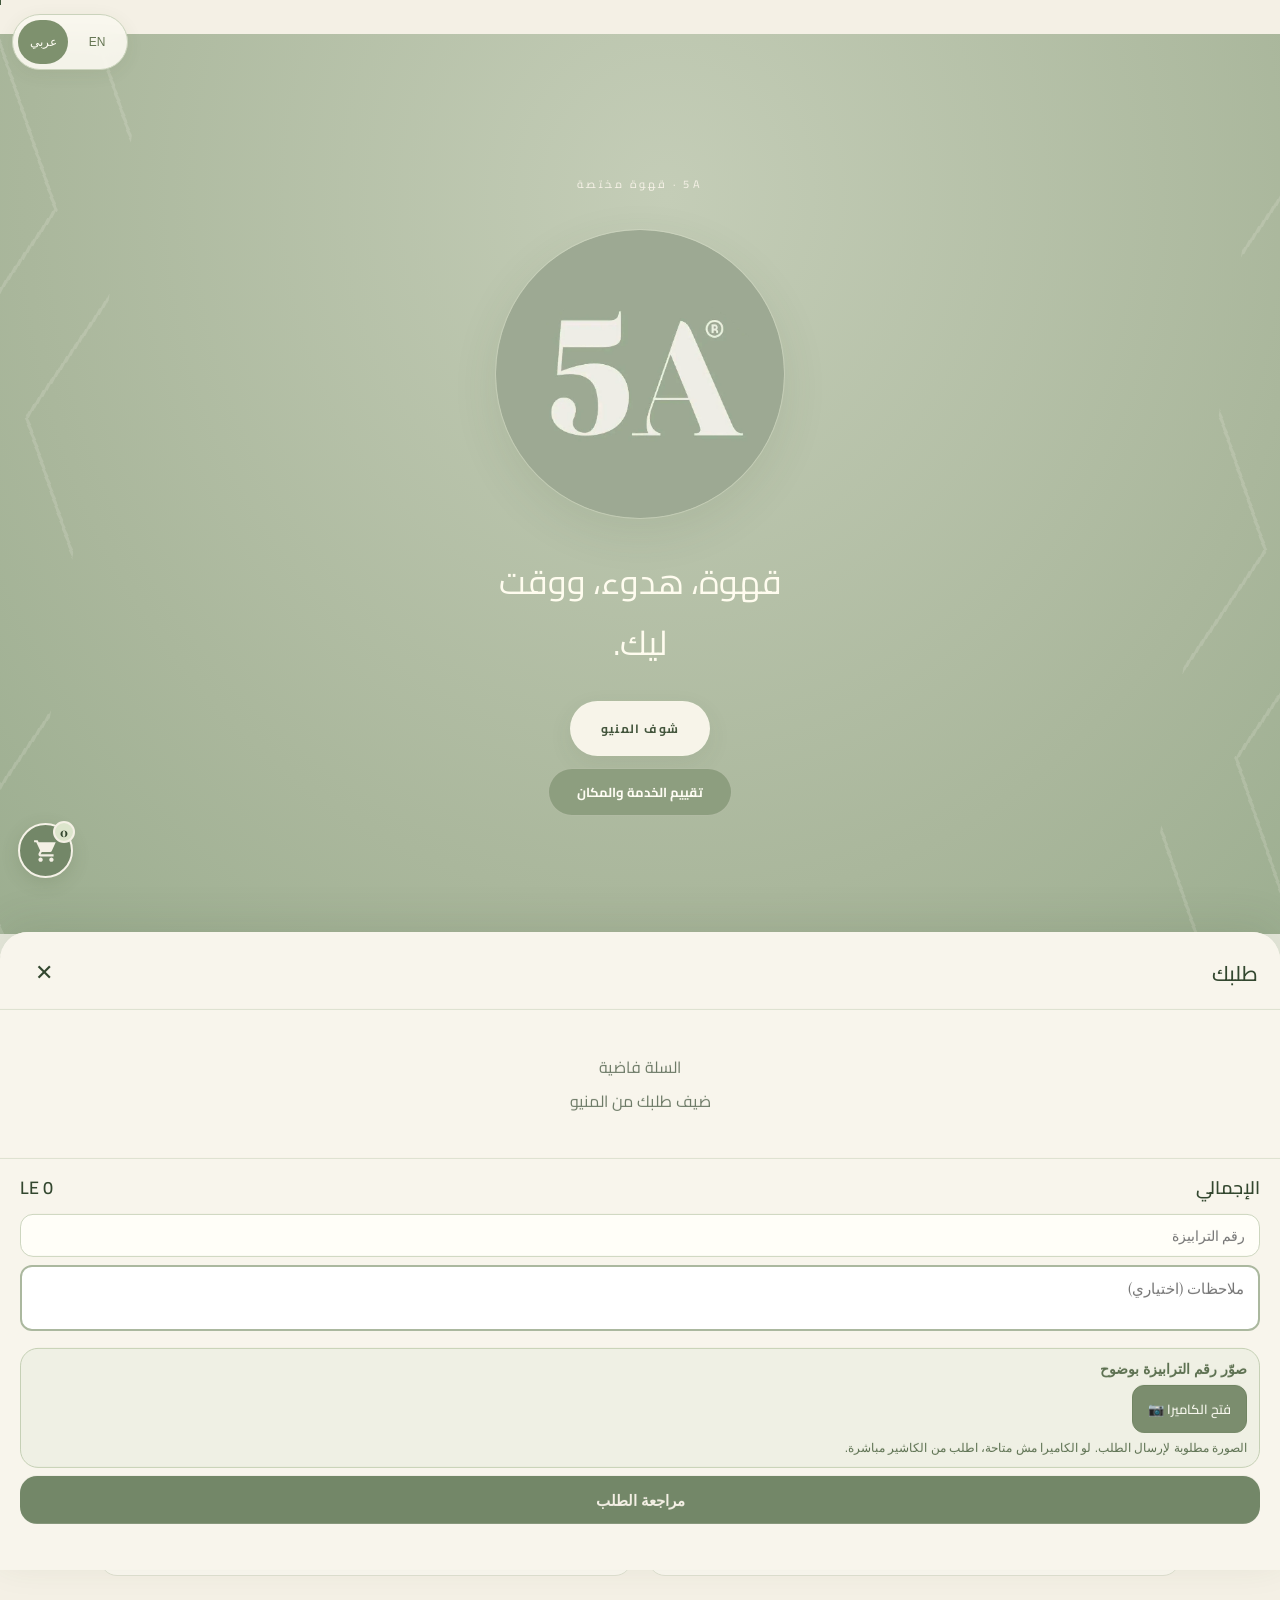
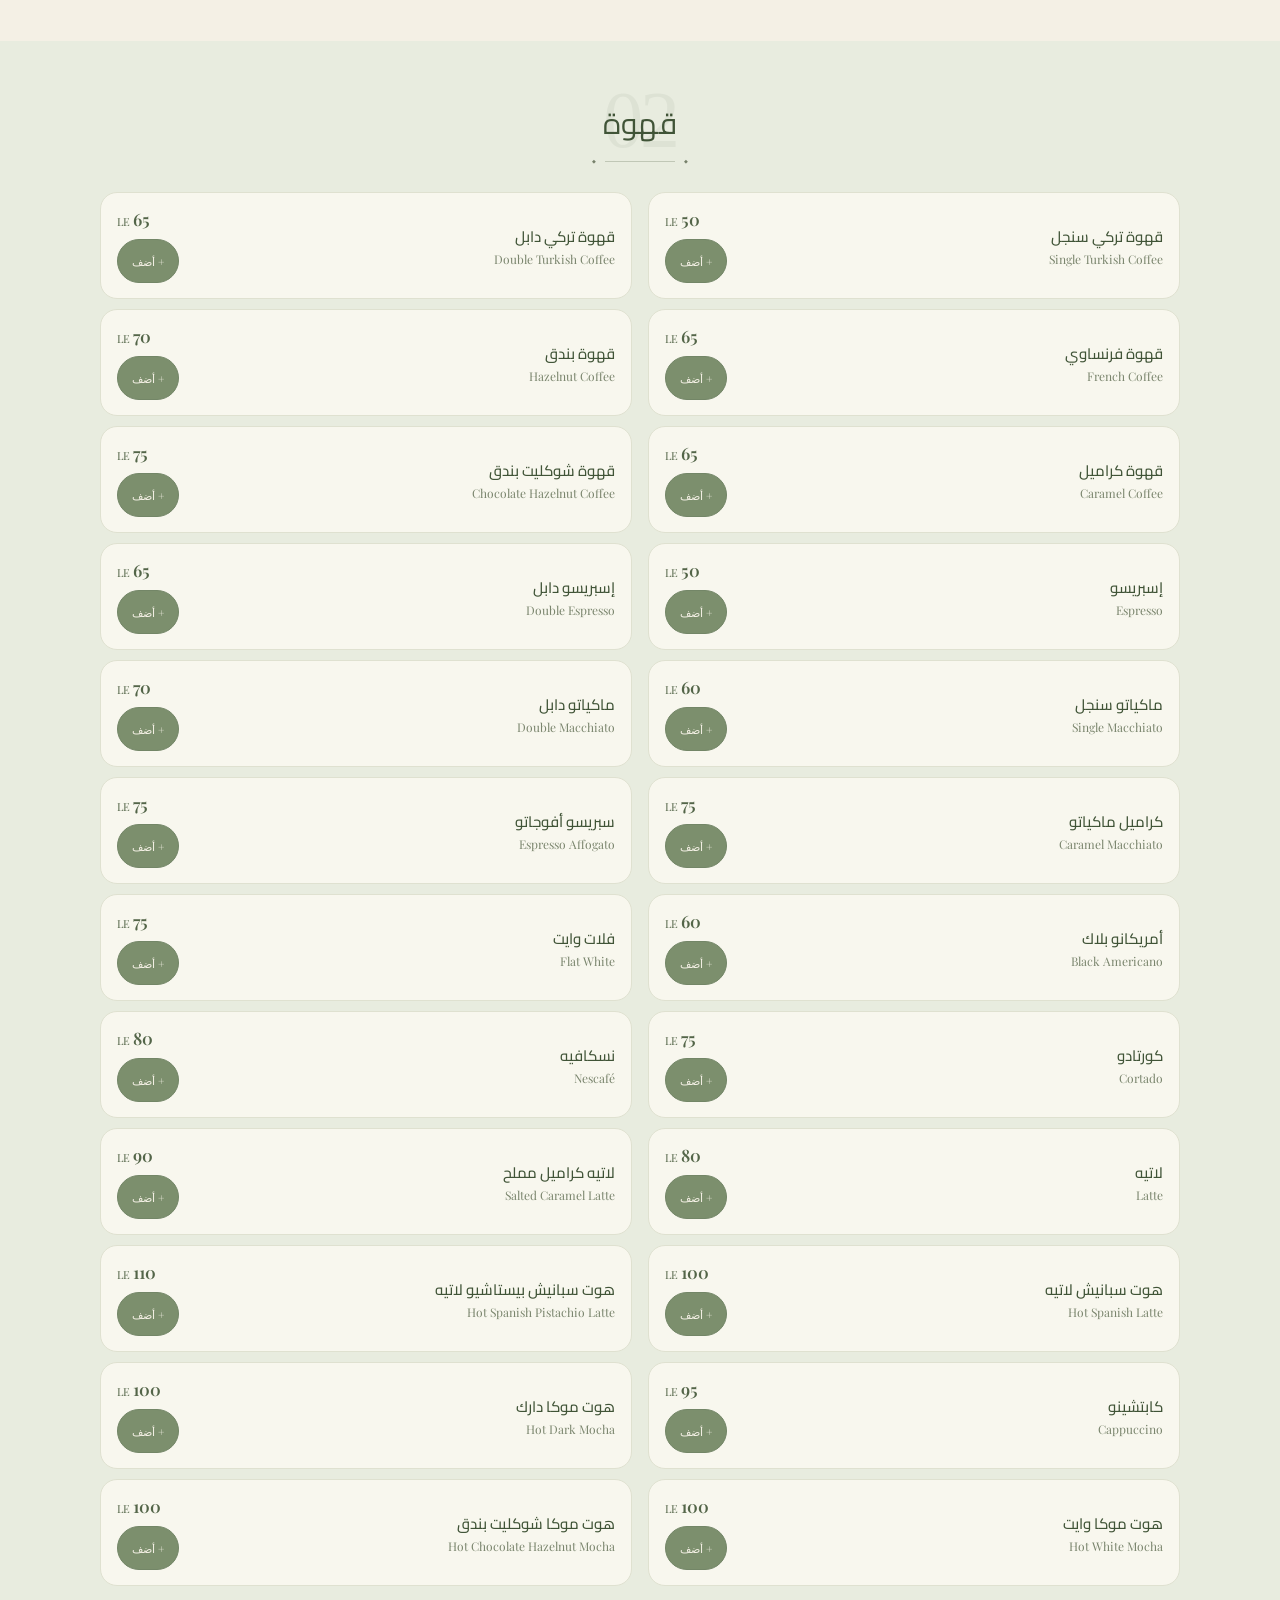
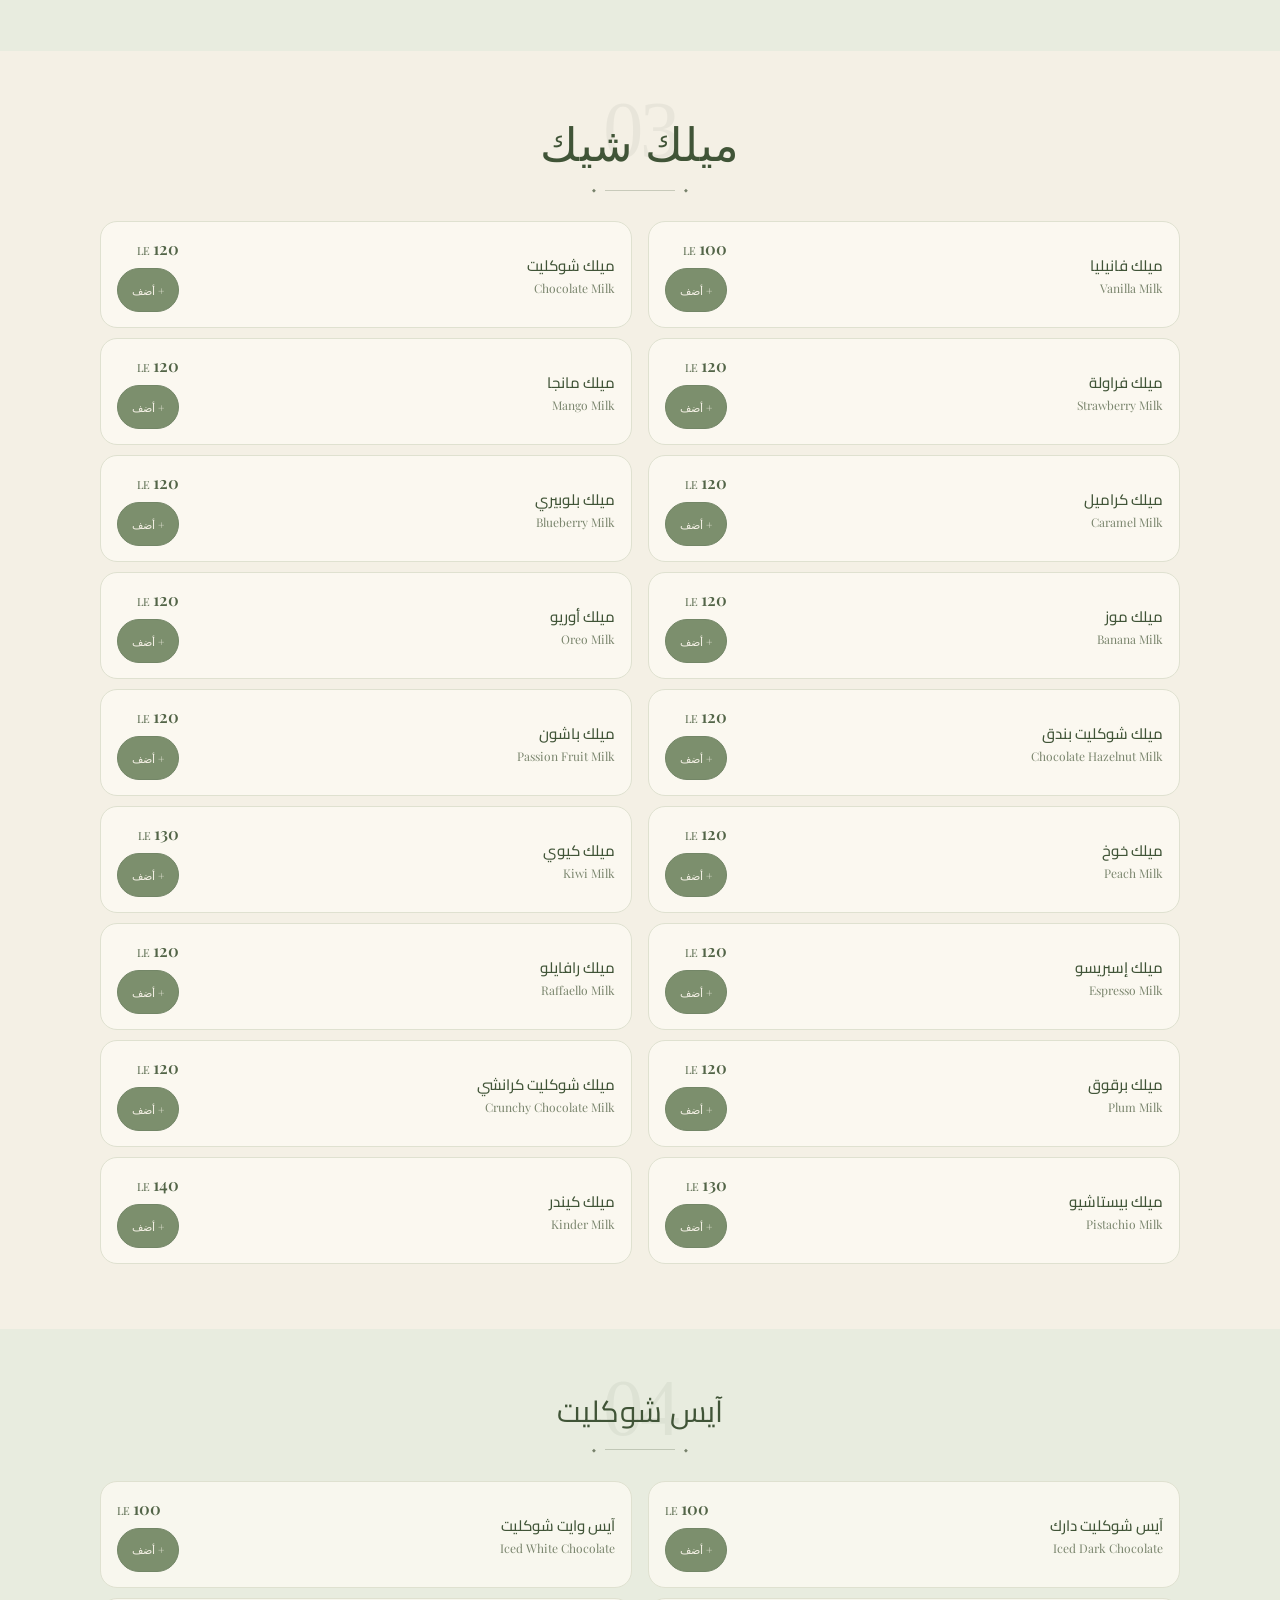
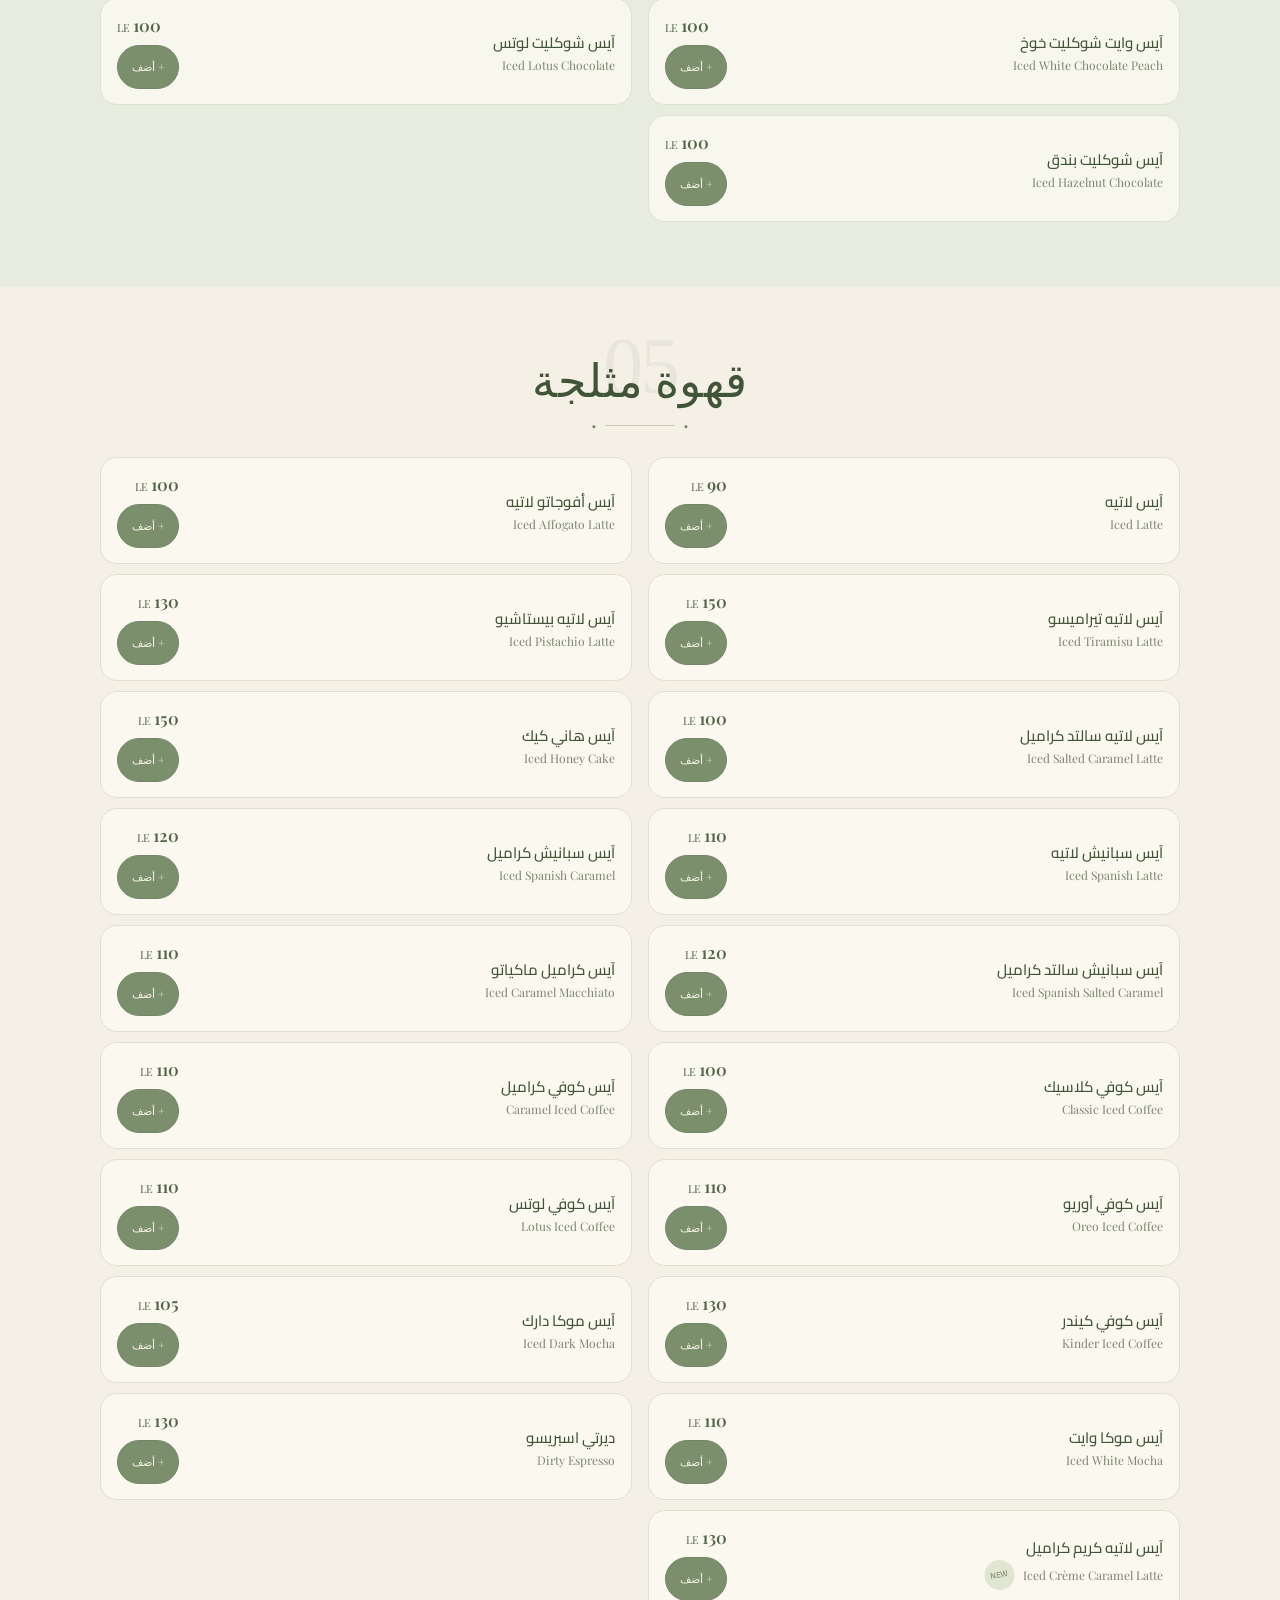
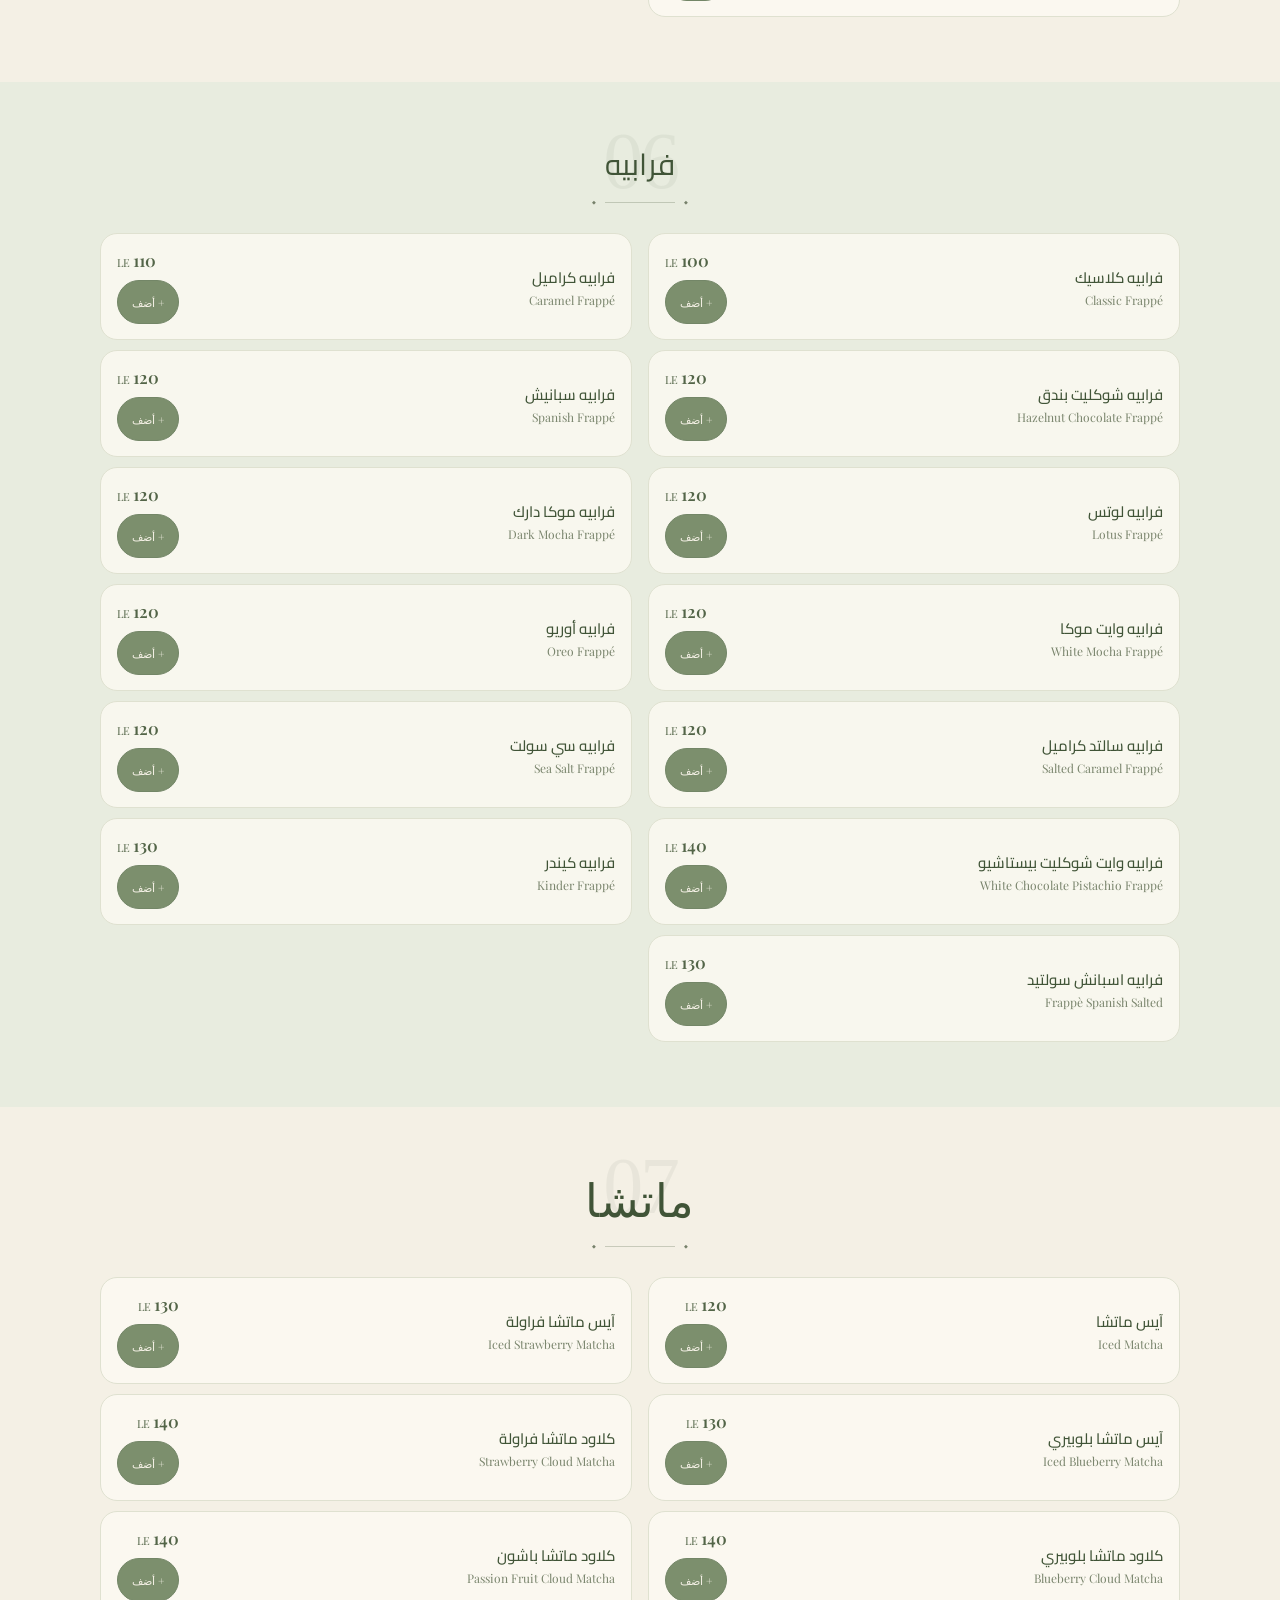
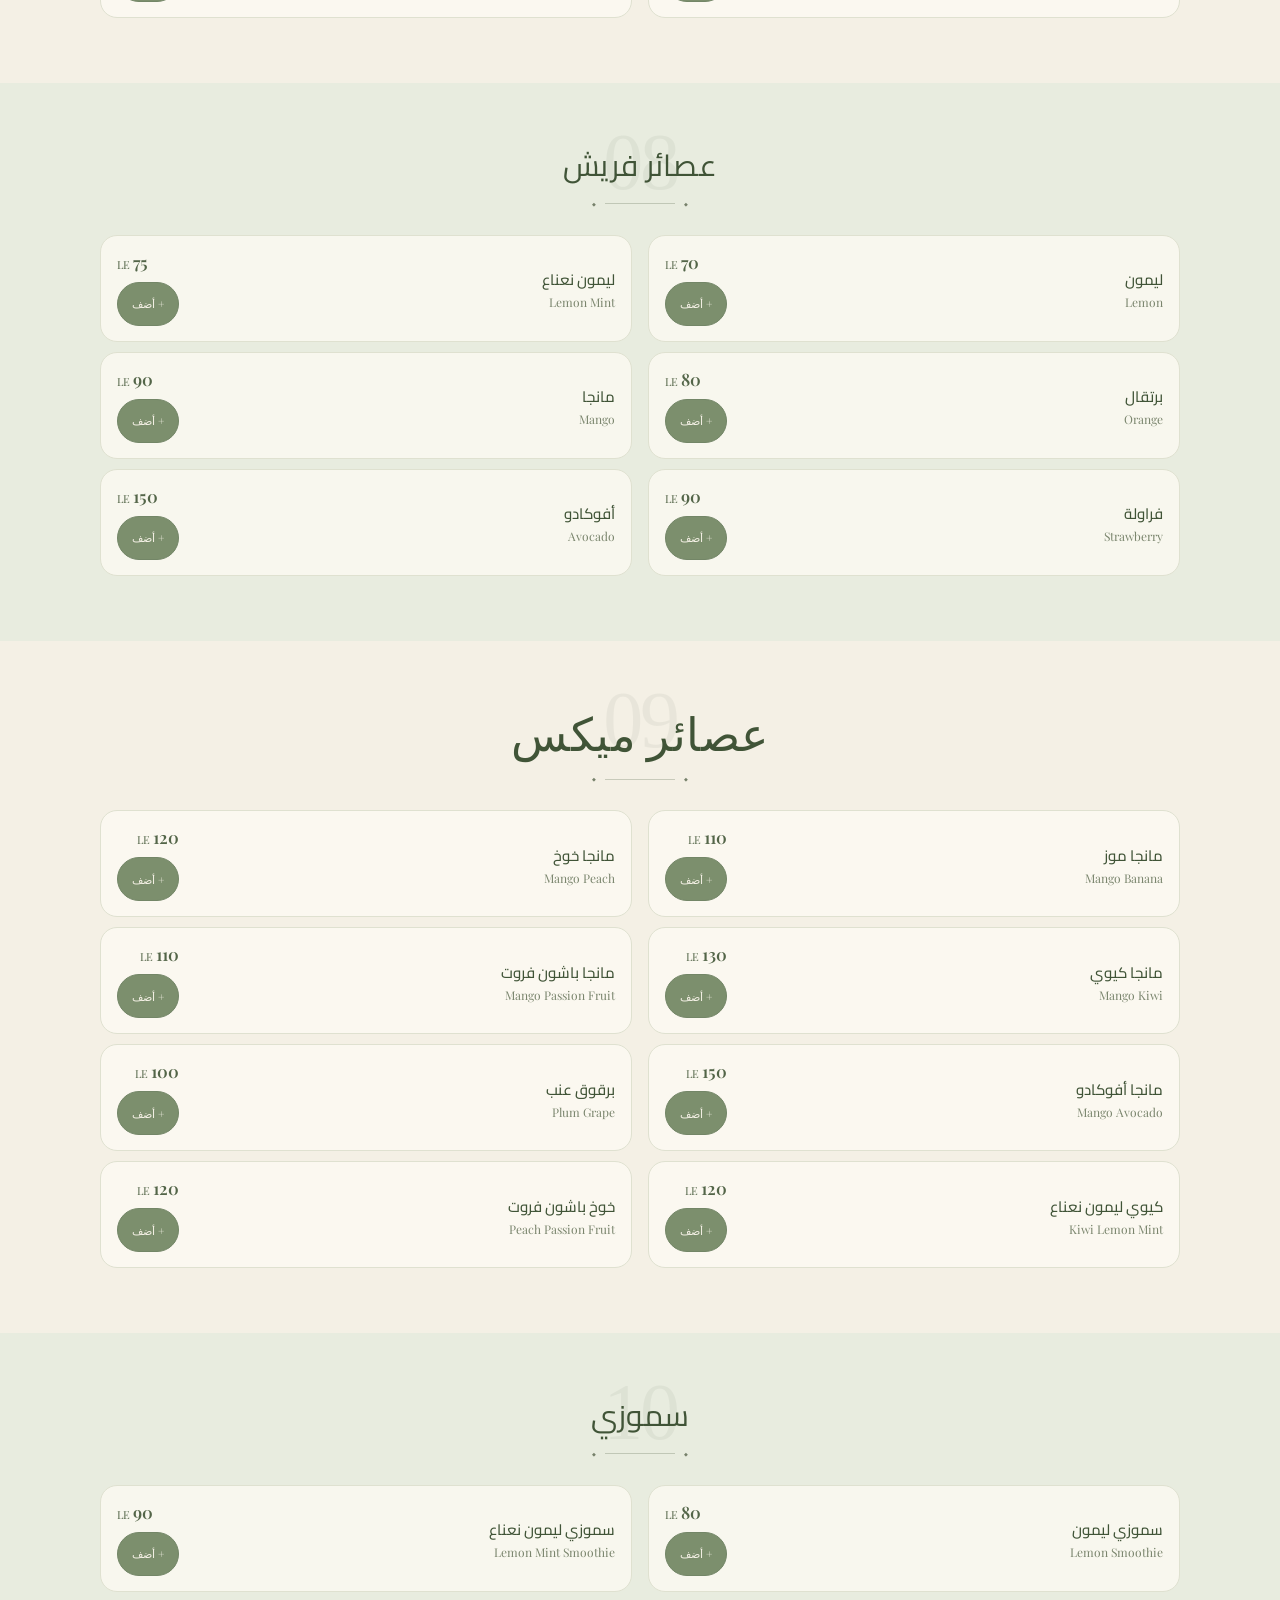
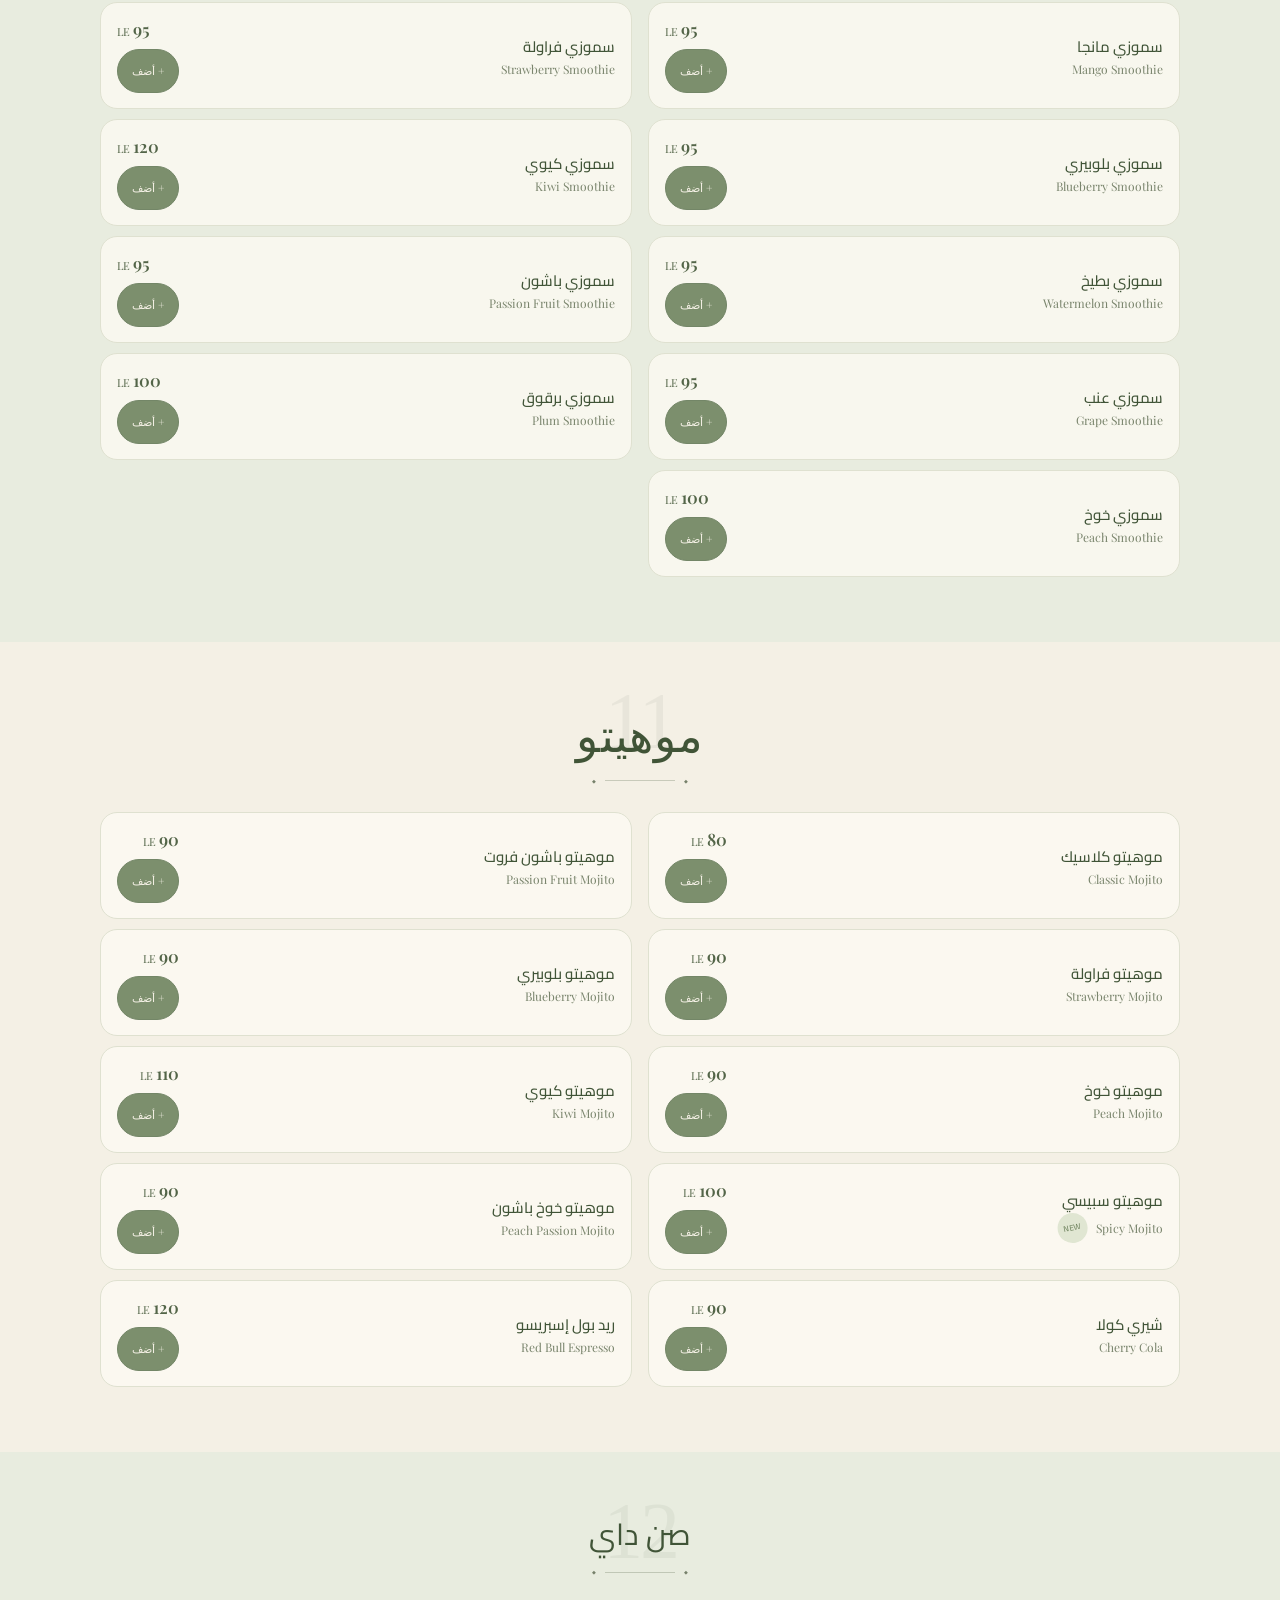
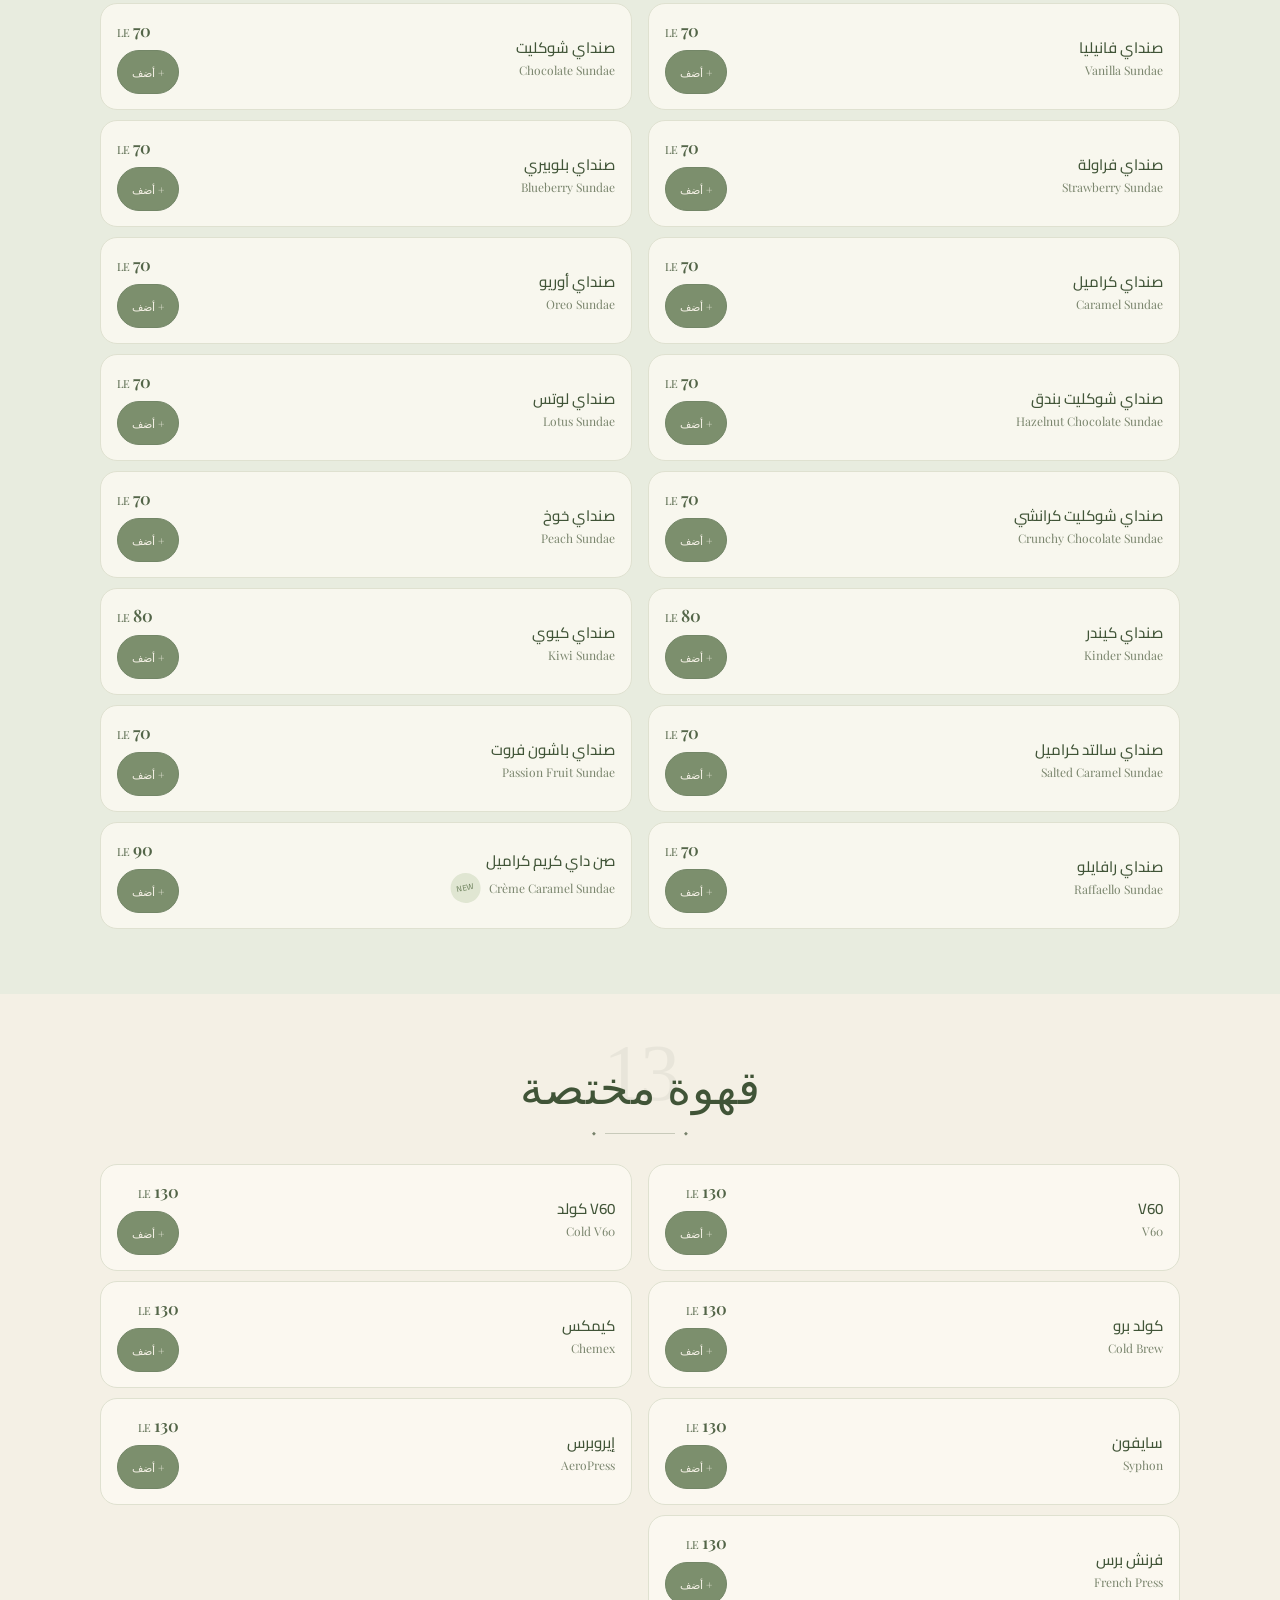
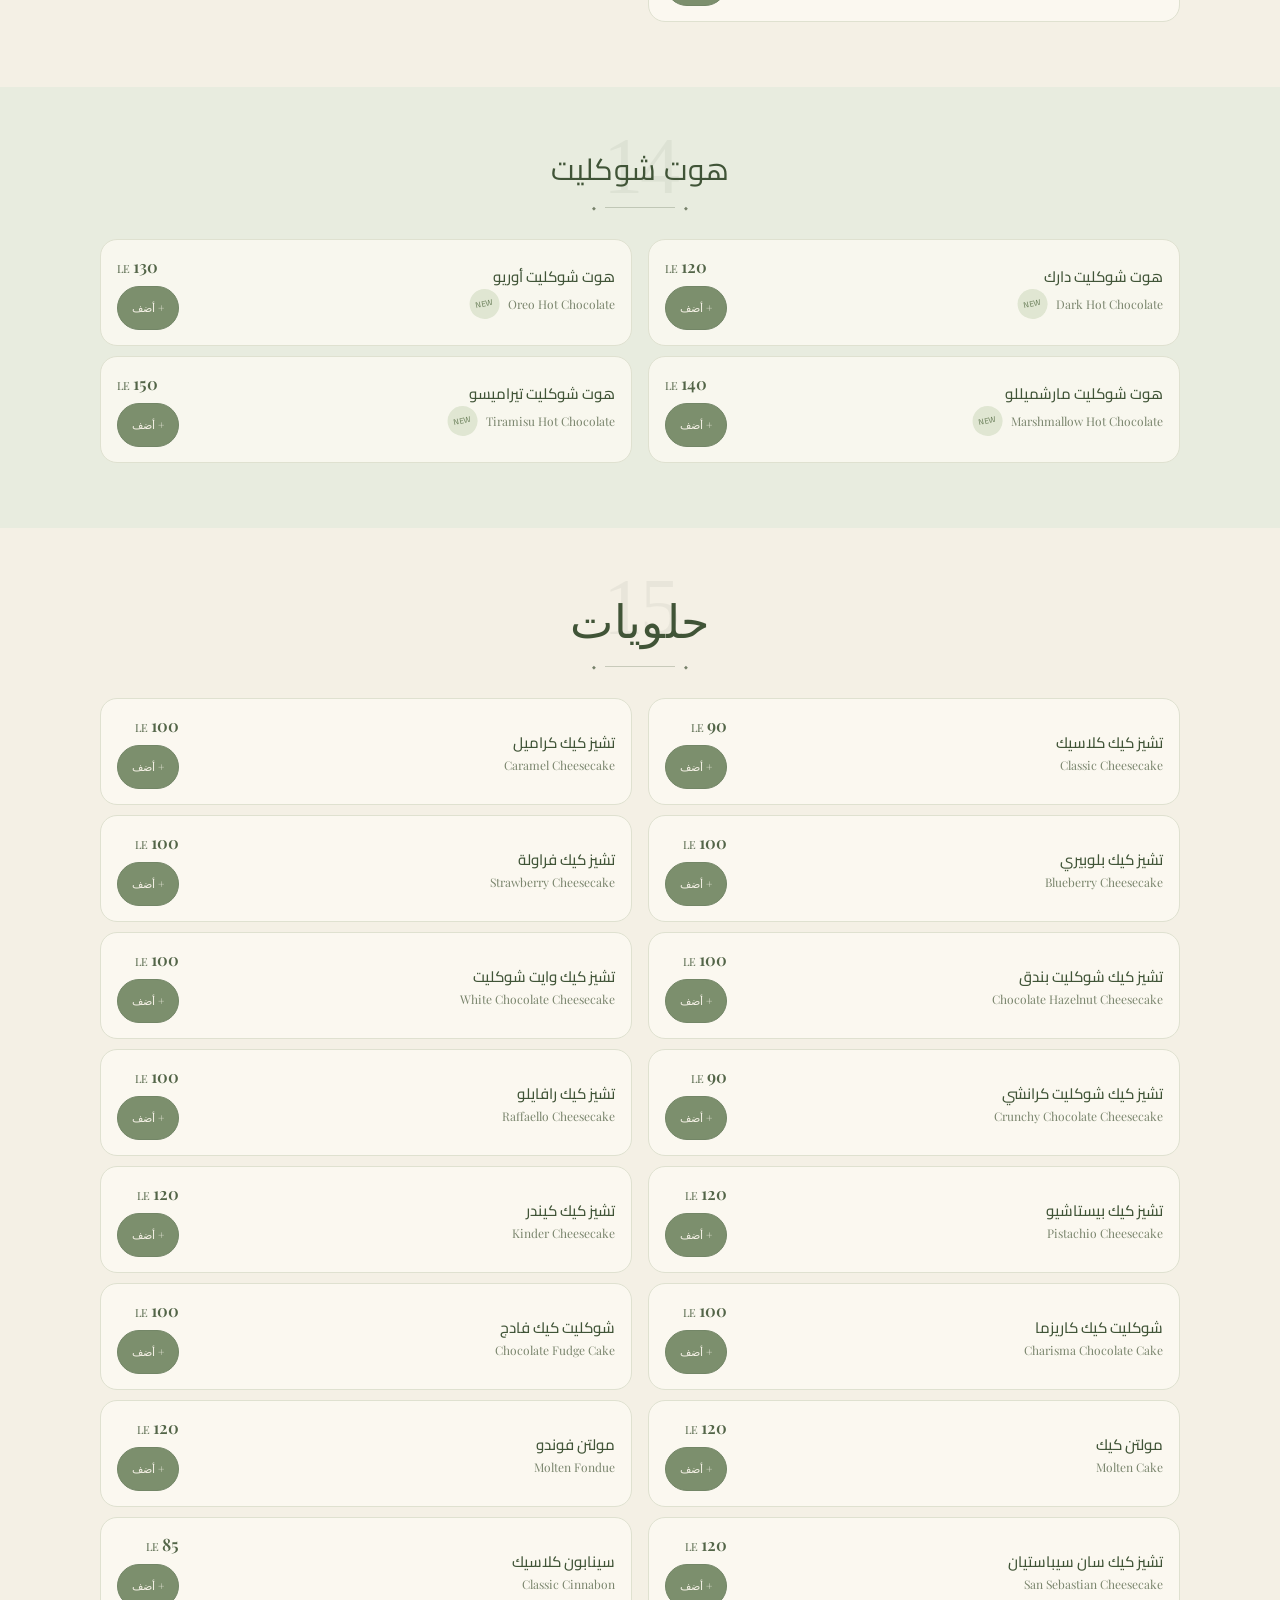
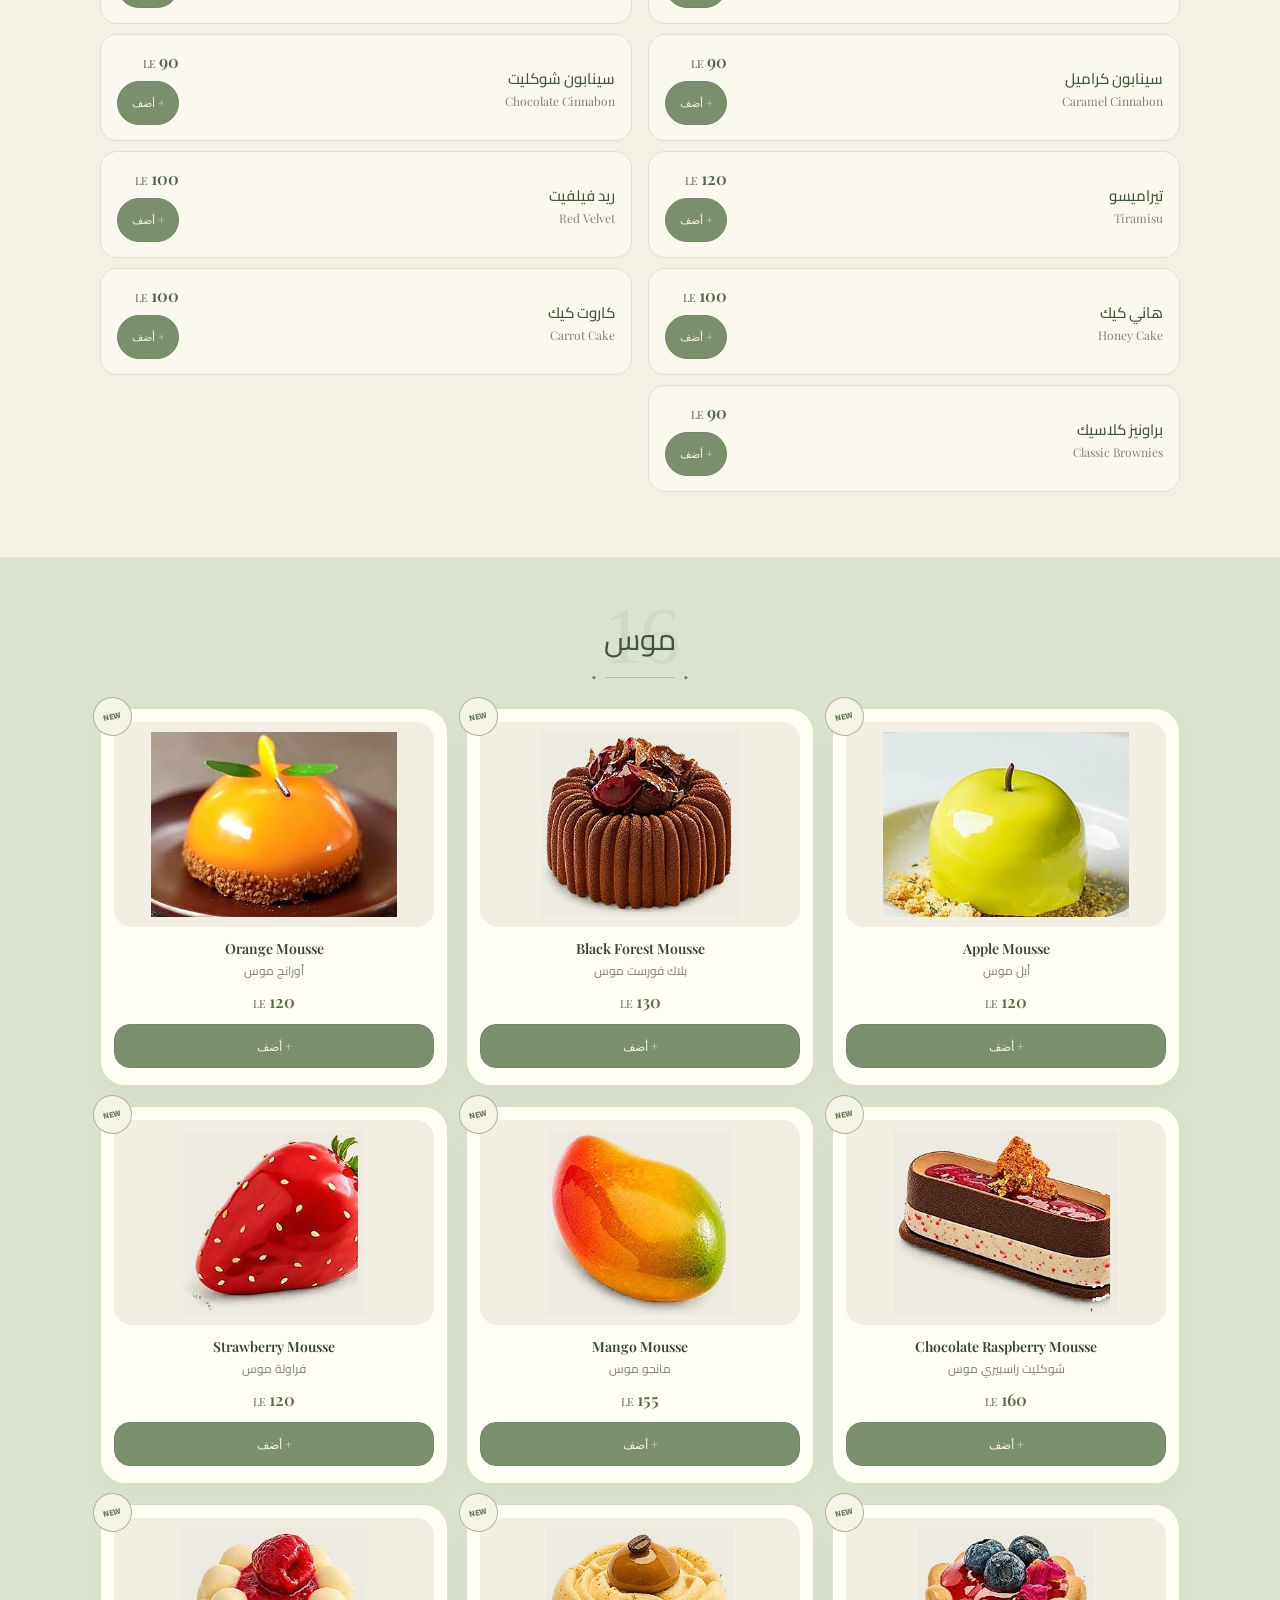
==== commit 44682aff: "Add Arabic-English switch, compact reviews and cashier account controls" ====
--- a/index.html
+++ b/index.html
@@ -1,6 +1,6 @@
 <!DOCTYPE html>
 <html lang="en">
-<head>
+<head><script>window.lang5a=()=>localStorage.getItem("fivea_lang")==="en"?"en":"ar";window.t5a=(ar,en)=>window.lang5a()==="ar"?ar:en;</script>
 <meta charset="UTF-8">
 <meta name="viewport" content="width=device-width, initial-scale=1.0">
 <title>5A — Menu</title>
@@ -239,8 +239,11 @@
 #order-review{font-family:var(--serif);line-height:1.65}#order-review h3{font-family:var(--serif);font-size:25px}.review-actions button{font-family:var(--serif);font-size:14px}#review-order-note{unicode-bidi:plaintext}#review-table{font-size:13px}.review-order-extra{font-size:13px}.review-send-help{font-size:12px;line-height:1.7}
 #table-camera,#table-photo-preview{width:100%!important;height:auto!important;max-width:100%!important;max-height:none!important;aspect-ratio:16/9;object-fit:cover;object-position:center;display:block;border-radius:9px;background:#eeeee6}#table-camera[style*="display: none"],#table-camera[style*="display:none"],#table-photo-preview[style*="display: none"],#table-photo-preview[style*="display:none"]{display:none}#review-photo{aspect-ratio:16/9;object-fit:contain!important}
 </style>
+<style>
+.language-switch{position:fixed;top:max(14px,env(safe-area-inset-top));left:12px;right:auto;z-index:1100;display:flex;align-items:center;gap:4px;padding:5px;background:#faf8efed;border:1px solid #cad3bc;border-radius:999px;box-shadow:0 4px 18px #425a3012;backdrop-filter:blur(12px);direction:ltr}.language-switch button{min-height:44px;min-width:50px;padding:6px 11px;border:0;border-radius:999px;background:transparent;color:#657653;font:12px Tahoma,sans-serif;cursor:pointer}.language-switch button[aria-pressed=true]{background:#7e916e;color:#fffdf4}.language-switch button:focus-visible{outline:2px solid #536b42;outline-offset:2px}body{padding-top:0}.top{padding-left:130px!important}.ci-info .ar-sub{display:none}#cart-drawer h3 .ar-sub{display:none}.language-switch{z-index:1200}nav .ninner{padding-left:128px!important;padding-right:68px!important}.sh h2{overflow-wrap:anywhere}.hero{position:relative}.hero .tf{padding-top:28px}html[lang=ar] .hero .tag{font-family:var(--ar);font-size:clamp(23px,5vw,34px);line-height:1.8;letter-spacing:0}html[lang=ar] .hero .cta{font-family:var(--ar);letter-spacing:0}html[lang=ar] .ninner{direction:rtl}html[lang=ar] .nv{font-family:var(--ar);letter-spacing:0}html[lang=ar] .mt{display:flex;flex-direction:column}html[lang=ar] .mt .ar{order:-1;font:500 15px/1.8 var(--ar);color:#405437}html[lang=ar] .mt .nm{font-size:12px;font-weight:400;color:#7a856d}html[lang=ar] .sh h2{font-family:var(--ar);font-size:30px}html[lang=ar] .sh .sar{display:none}html[lang=ar] .mi{direction:rtl}html[lang=ar] .mi .pr{text-align:left}html[lang=ar] #cart-drawer,html[lang=ar] #order-review{direction:rtl;font-family:var(--ar)}html[lang=ar] .ci-info{text-align:right}html[lang=ar] .ci-en{font-size:13px}html[lang=ar] .ci-ar{font-size:15px;color:#435b38}html[lang=ar] .cart-addon{border-left:0;border-right:2px solid #c5d2b5;padding-left:0;padding-right:12px;margin-left:0;margin-right:10px}html[lang=ar] #order-review h3,html[lang=ar] .review-actions button{font-family:var(--ar)}html[lang=en] #cart-drawer,html[lang=en] #order-review,html[lang=en] #addon-picker{direction:ltr}html[lang=en] #table-photo-box,html[lang=en] .menu-search{direction:ltr}html[lang=en] .ci-ar{display:none}html[lang=ar] .ci-en{display:none}html[lang=ar] .ticker{direction:rtl}html[lang=ar] .note .ar{display:none}html[lang=en] .note .ar{display:none}html[lang=en] .hero-review,html[lang=en] .review-entry,html[lang=en] .rhero{font-family:var(--serif)}.language-switch~*{--language-switch-present:1}@media(max-width:480px){.language-switch{left:12px;right:auto;top:12px}.language-switch button{min-height:44px;min-width:48px}.rhero{padding-top:110px!important}}
+</style>
 </head>
-<body>
+<body><div class="language-switch" role="group" aria-label="Language / اللغة"><button type="button" data-lang="ar" aria-pressed="true">عربي</button><button type="button" data-lang="en" aria-pressed="false">EN</button></div>
 <style>body{padding-top:34px!important}
 #menu-reviews{background:#eeeade;padding:65px 22px;color:#243e2e;direction:rtl;font-family:var(--ar);scroll-margin-top:65px}#menu-reviews .reviews-inner{max-width:820px;margin:auto}#menu-reviews .reviews-kicker{font-size:11px;letter-spacing:2px;color:#8b723a;margin-bottom:15px}#menu-reviews h2{font-size:28px;font-weight:600;margin:0 0 24px}#menu-reviews .summary:empty{display:none}#menu-reviews .summary{padding:26px;border:1px solid #bfa56a;border-radius:22px;background:#233e30;color:#f8f3e5;box-shadow:0 10px 28px #20382712;margin-bottom:22px}#menu-reviews .summary .rating-display{width:180px;height:39px;margin-bottom:12px}#menu-reviews .summary-count{font-size:12px;color:#e0d8c3}#menu-reviews .review{padding:24px;margin:0 0 18px;border:1px solid #cabb95;border-radius:22px;background:linear-gradient(145deg,#fffef9,#f8f3e7);box-shadow:0 10px 30px #243d2c0a}#menu-reviews .rhead{display:flex;justify-content:space-between;flex-wrap:wrap;align-items:center;gap:12px}#menu-reviews strong{font-size:15px;overflow-wrap:anywhere;unicode-bidi:plaintext}#menu-reviews .small{font-size:11px;color:#78806e;line-height:1.9;margin-top:10px}#menu-reviews .review p{font-size:14px;line-height:2;margin:20px 0;padding-top:14px;border-top:1px solid #d9cda955;white-space:pre-wrap;overflow-wrap:anywhere;unicode-bidi:plaintext}#menu-reviews time{display:block;text-align:left}#menu-reviews .rating-display{position:relative;direction:ltr;display:block;width:112px;height:25px;flex:none}#menu-reviews .rating-display>span{position:absolute;inset:0;display:flex;direction:ltr}#menu-reviews svg{display:block;width:20%;height:100%;overflow:visible}#menu-reviews .rs-base path{fill:#e8e1cd;stroke:#c4ad75;stroke-width:1}#menu-reviews .rs-fill path{fill:#e8b34b;stroke:#b68b31;stroke-width:1}#menu-reviews .empty{background:#fffdf7;padding:28px 18px;border:1px dashed #baa477;border-radius:20px;font-size:13px;line-height:2;text-align:center}#menu-reviews .more,#menu-reviews .write-review-link{display:inline-block;font:inherit;font-size:13px;background:#233e30;color:#f6eedc;border:1px solid #b99c5b;border-radius:30px;padding:11px 22px;margin-top:20px;text-decoration:none;cursor:pointer}#menu-reviews .more[hidden]{display:none}
 
@@ -1222,11 +1225,12 @@
       });
     });
     const group=document.createElement('div');group.className='cart-base-group';group.append(row);
-    addons.forEach(function(a,index){if(a.parent!==k)return;const extra=MENU[a.sku];if(!extra)return;const line=document.createElement('div');line.className='cart-addon';const info=document.createElement('div');info.className='ca-info';info.dir='rtl';info.textContent='↳ '+extra.ar+(a.detail?' · '+a.detail:'')+' · إجمالي الوحدات';const ctl=document.createElement('div');ctl.className='qty-ctl';for(const action of ['dec','inc']){const b=document.createElement('button');b.type='button';b.textContent=action==='dec'?'−':'+';b.onclick=()=>{a.qty+=action==='dec'?-1:1;if(a.qty>20)a.qty=20;if(a.qty<1)addons.splice(index,1);save();renderAll()};if(action==='inc'){const n=document.createElement('span');n.textContent=a.qty;ctl.append(n)}ctl.append(b)}const amount=document.createElement('span');amount.className='ca-price';amount.textContent=extra.price*a.qty+' LE';line.append(info,ctl,amount);group.append(line)});box.appendChild(group);
+    addons.forEach(function(a,index){if(a.parent!==k)return;const extra=MENU[a.sku];if(!extra)return;const line=document.createElement('div');line.className='cart-addon';const info=document.createElement('div');info.className='ca-info';info.dir=window.lang5a()==='ar'?'rtl':'ltr';info.textContent='↳ '+(window.lang5a()==='ar'?extra.ar:extra.en)+(a.detail?' · '+a.detail:'')+' · '+window.t5a('إجمالي الوحدات','Total units');const ctl=document.createElement('div');ctl.className='qty-ctl';for(const action of ['dec','inc']){const b=document.createElement('button');b.type='button';b.textContent=action==='dec'?'−':'+';b.onclick=()=>{a.qty+=action==='dec'?-1:1;if(a.qty>20)a.qty=20;if(a.qty<1)addons.splice(index,1);save();renderAll()};if(action==='inc'){const n=document.createElement('span');n.textContent=a.qty;ctl.append(n)}ctl.append(b)}const amount=document.createElement('span');amount.className='ca-price';amount.textContent=extra.price*a.qty+' LE';line.append(info,ctl,amount);group.append(line)});box.appendChild(group);
   });
   $('cart-total').textContent = total()+' LE';
 }
 function renderAll(){ renderBadge(); renderItems(); }
+window.addEventListener('fivea-language',()=>{renderAll();if($('order-review').open&&pendingReview)showOrderReview(pendingReview.table,pendingReview.note,pendingReview.keys)});
 function openCart(){ drawer.classList.add('open'); backdrop.classList.add('open'); renderAll();if(typeof pendingUI==='function')pendingUI(); }
 function closeCart(){ stopCamera(); drawer.classList.remove('open'); backdrop.classList.remove('open'); }
 fab.addEventListener('click', openCart);
@@ -1246,7 +1250,7 @@
 });
 
 let choosingAddon=null;
-function chooseAddon(sku){$('cart-status').textContent='';const parents=Object.keys(cart).filter(k=>cart[k]>0&&MENU[k]&&!k.startsWith('extras-'));if(!parents.length){openCart();$('cart-status').textContent='ضيف الصنف الأساسي الأول، وبعدها اختار الإضافة.';return}choosingAddon=sku;$('addon-title').textContent=MENU[sku].ar;$('addon-price').textContent=MENU[sku].price+' جنيه لكل وحدة';$('addon-parent').replaceChildren();for(const k of parents){const o=document.createElement('option');o.value=k;o.textContent=MENU[k].ar+' × '+cart[k];$('addon-parent').append(o)}$('addon-detail').value='';const needs=['extras-04','extras-07','extras-08','extras-11','extras-14'].includes(sku);$('addon-detail').required=needs;$('addon-required').textContent=needs?'مطلوبة':'';$('addon-error').textContent='';$('addon-picker').showModal()}
+function chooseAddon(sku){$('cart-status').textContent='';const parents=Object.keys(cart).filter(k=>cart[k]>0&&MENU[k]&&!k.startsWith('extras-'));if(!parents.length){openCart();$('cart-status').textContent='ضيف الصنف الأساسي الأول، وبعدها اختار الإضافة.';return}choosingAddon=sku;$('addon-title').textContent=window.lang5a()==='ar'?MENU[sku].ar:MENU[sku].en;$('addon-price').textContent=MENU[sku].price+window.t5a(' جنيه لكل وحدة',' LE per unit');$('addon-parent').replaceChildren();for(const k of parents){const o=document.createElement('option');o.value=k;o.textContent=(window.lang5a()==='ar'?MENU[k].ar:MENU[k].en)+' × '+cart[k];$('addon-parent').append(o)}$('addon-detail').value='';const needs=['extras-04','extras-07','extras-08','extras-11','extras-14'].includes(sku);$('addon-detail').required=needs;$('addon-required').textContent=needs?'مطلوبة':'';$('addon-error').textContent='';$('addon-picker').showModal()}
 $('addon-cancel').onclick=()=>$('addon-picker').close();$('addon-picker-form').onsubmit=e=>{e.preventDefault();if(!e.target.reportValidity())return;const parent=$('addon-parent').value;if(!cart[parent]){$('addon-error').textContent='الصنف مش موجود في السلة. اختاره تاني.';return}const detail=$('addon-detail').value.trim();let old=addons.find(a=>a.sku===choosingAddon&&a.parent===parent&&a.detail===detail);if(old)old.qty=Math.min(20,old.qty+1);else addons.push({sku:choosingAddon,parent,detail,qty:1});save();renderAll();$('addon-picker').close();openCart()};
 var photoData=null, cameraStream=null, photoTakenAt=0;
 function stopCamera(){if(cameraStream){cameraStream.getTracks().forEach(function(t){t.stop();});cameraStream=null;} $('table-camera').srcObject=null; $('table-camera').style.display='none';$('camera-snap').style.display='none';}
@@ -1286,13 +1290,13 @@
 });
 
 let pendingReview=null;
-function showOrderReview(table,note,keys){pendingReview={table,note,keys:keys.slice()};$('review-photo').src='data:image/jpeg;base64,'+photoData;$('review-table').textContent='Table '+table+' · Captured photo';const box=$('review-order-lines');box.replaceChildren();for(const k of keys){const row=document.createElement('div');row.className='review-order-line';row.textContent=cart[k]+' × '+MENU[k].en+' · '+MENU[k].price*cart[k]+' LE';for(const a of addons.filter(a=>a.parent===k)){const x=document.createElement('div');x.className='review-order-extra';x.textContent='↳ '+a.qty+' × '+MENU[a.sku].en+(a.detail?' · '+a.detail:'')+' · '+MENU[a.sku].price*a.qty+' LE';row.append(x)}box.append(row)}$('review-order-total').textContent='Total '+total()+' LE';$('review-order-note').textContent=note?'Notes: '+note:'No notes';$('order-review').showModal()}
+function showOrderReview(table,note,keys){pendingReview={table,note,keys:keys.slice()};$('review-photo').src='data:image/jpeg;base64,'+photoData;$('review-table').textContent='Table '+table+' · Captured photo';const box=$('review-order-lines');box.replaceChildren();for(const k of keys){const row=document.createElement('div');row.className='review-order-line';row.textContent=cart[k]+' × '+(window.lang5a()==='ar'?MENU[k].ar:MENU[k].en)+' · '+MENU[k].price*cart[k]+window.t5a(' جنيه',' LE');for(const a of addons.filter(a=>a.parent===k)){const x=document.createElement('div');x.className='review-order-extra';x.textContent='↳ '+a.qty+' × '+(window.lang5a()==='ar'?MENU[a.sku].ar:MENU[a.sku].en)+(a.detail?' · '+a.detail:'')+' · '+MENU[a.sku].price*a.qty+window.t5a(' جنيه',' LE');row.append(x)}box.append(row)}$('review-order-total').textContent='Total '+total()+' LE';$('review-order-note').textContent=note?window.t5a('ملاحظتك: ','Notes: ')+note:window.t5a('بدون ملاحظات','No notes');if(!$('order-review').open)$('order-review').showModal()}
 $('review-edit').onclick=()=>$('order-review').close();$('review-send').onclick=()=>{if(!pendingReview)return;const p=pendingReview;pendingReview=null;$('order-review').close();if(!photoData||Date.now()-photoTakenAt>600000){clearPhoto();$('cart-status').textContent='الصورة انتهت. التقط صورة جديدة قبل إرسال الطلب.';return}submitOrder(p.table,p.note,p.keys)};
 function readPending(){try{return JSON.parse(localStorage.getItem('fivea_uncertain')||'null')}catch(e){return null}}
 function pendingUI(){const pending=!!localStorage.getItem('fivea_uncertain');$('pending-reset').hidden=!pending;for(const el of document.querySelectorAll('.add-btn,#cart-items button,#table-num,#order-note,#camera-open,#camera-snap'))el.disabled=pending}
 $('pending-reset').onclick=()=>$('uncertain-reset').showModal();$('uncertain-keep').onclick=()=>$('uncertain-reset').close();$('uncertain-clear').onclick=()=>{localStorage.removeItem('fivea_uncertain');localStorage.removeItem('fivea_ck');sessionStorage.removeItem('fivea_payload');clearPhoto();$('uncertain-reset').close();pendingUI();$('cart-status').textContent='راجع طلبك ورقم الترابيزة والتقط صورة جديدة قبل الإرسال.'};
 window.addEventListener('storage',e=>{if(e.key==='fivea_uncertain')pendingUI()});
-async function recoverUncertain(){const pending=readPending();if(!pending)return;pendingUI();const st=$('cart-status');try{const r=await fetch('https://gglkftkdpfmwuvdeytur.supabase.co/rest/v1/rpc/customer_order_status',{method:'POST',headers:{'Content-Type':'application/json',apikey:'sb_publishable_u3BCukoQW8b4AVMGOLSOLw_6Yh_vi4a'},body:JSON.stringify({p_key:pending.key})});const d=await r.json();if(r.ok&&d.ok){tracking={key:pending.key,no:d.order_no,status:d.status,expires:Date.now()+86400000};localStorage.setItem('fivea_tracking',JSON.stringify(tracking));trackPaint(d.status);localStorage.removeItem('fivea_uncertain');localStorage.removeItem('fivea_ck');sessionStorage.removeItem('fivea_payload');cart={};addons=[];clearPhoto();save();renderAll();pendingUI();st.className='ok';st.textContent='تم التأكد: الطلب وصل للكاشير برقم '+d.order_no;return}st.textContent='لسه مفيش تأكيد للمحاولة السابقة. عشان مانكررش الطلب، اسأل الكاشير عن ترابيزة '+pending.table+' قبل ما تعمل طلب جديد.';}catch(e){st.textContent='مش قادرين نتحقق بسبب الشبكة. اسأل الكاشير عن ترابيزة '+pending.table+' قبل ما تعيد الطلب.'}}
+async function recoverUncertain(){const pending=readPending();if(!pending)return;pendingUI();const st=$('cart-status');try{const r=await fetch('https://gglkftkdpfmwuvdeytur.supabase.co/rest/v1/rpc/customer_order_status',{method:'POST',headers:{'Content-Type':'application/json',apikey:'sb_publishable_u3BCukoQW8b4AVMGOLSOLw_6Yh_vi4a'},body:JSON.stringify({p_key:pending.key})});const d=await r.json();if(r.ok&&d.ok){tracking={key:pending.key,no:d.order_no,status:d.status,expires:Date.now()+86400000};localStorage.setItem('fivea_tracking',JSON.stringify(tracking));trackPaint(d.status);localStorage.removeItem('fivea_uncertain');localStorage.removeItem('fivea_ck');sessionStorage.removeItem('fivea_payload');cart={};addons=[];clearPhoto();save();renderAll();pendingUI();st.className='ok';st.textContent=window.t5a('تم التأكد: الطلب وصل للكاشير برقم ','Confirmed: the cashier received order #')+d.order_no;return}st.textContent=window.t5a('لسه مفيش تأكيد للمحاولة السابقة. عشان مانكررش الطلب، اسأل الكاشير عن ترابيزة ','No confirmation yet. To avoid duplicates, ask the cashier about table ')+pending.table+window.t5a(' قبل ما تعمل طلب جديد.',' before starting a new order.');}catch(e){st.textContent=window.t5a('مش قادرين نتحقق بسبب الشبكة. اسأل الكاشير عن ترابيزة ','Unable to verify due to network issues. Ask the cashier about table ')+pending.table+window.t5a(' قبل ما تعيد الطلب.',' before retrying.')}}
 function submitOrder(table, note, keys){
   var st=$('cart-status'), btn=$('confirm-order');
   btn.disabled=true; st.className=''; st.textContent='بنبعت طلبك، استنى تأكيد الاستلام قبل ما تقفل الصفحة…';
@@ -1324,7 +1328,7 @@
       localStorage.removeItem('fivea_uncertain');localStorage.removeItem('fivea_ck'); sessionStorage.removeItem('fivea_payload');
       cart={};addons=[]; clearPhoto(); save(); renderAll();
       st.className='ok';
-      st.textContent='Order #'+res.body.order_no+' received · تم استلام طلبك رقم '+res.body.order_no+' ✅';
+      st.textContent=window.t5a('تم استلام طلبك رقم ','Order received #')+res.body.order_no+' ✅';
       setTimeout(closeCart, 1800);
     } else {
       if(res.ok&&res.body&&res.body.ok===false)localStorage.removeItem('fivea_uncertain');
@@ -1348,5 +1352,25 @@
 function ratingDisplay(value){const n=node('span',undefined,'rating-display');n.setAttribute('role','img');n.setAttribute('aria-label',Number(value).toLocaleString('ar-EG',{maximumFractionDigits:2})+' من ٥ نجوم');const base=node('span',undefined,'rs-base'),fill=node('span',undefined,'rs-fill');base.setAttribute('aria-hidden','true');fill.setAttribute('aria-hidden','true');const shape='<svg viewBox="0 0 50 50" aria-hidden="true"><path d="M 22.36 7.95 Q 25.00 3.00 27.64 7.95 L 29.93 12.27 Q 31.76 15.70 35.58 16.37 L 40.40 17.22 Q 45.92 18.20 42.03 22.24 L 38.63 25.76 Q 35.94 28.55 36.48 32.40 L 37.15 37.24 Q 37.93 42.80 32.89 40.34 L 28.49 38.20 Q 25.00 36.50 21.51 38.20 L 17.11 40.34 Q 12.07 42.80 12.85 37.24 L 13.52 32.40 Q 14.06 28.55 11.37 25.76 L 7.97 22.24 Q 4.08 18.20 9.60 17.22 L 14.42 16.37 Q 18.24 15.70 20.07 12.27 Z"/></svg>';base.innerHTML=shape.repeat(5);fill.innerHTML=shape.repeat(5);fill.style.clipPath='inset(0 '+(100-Math.max(0,Math.min(5,Number(value)))*20)+'% 0 0)';n.append(base,fill);return n}
 async function load(append=false){$('review-more').disabled=true;try{const d=await rpc('public_cafe_reviews',{p_before:append?before:null});if(!append){$('review-list').replaceChildren();$('review-summary').replaceChildren();if(d.count){$('review-summary').append(ratingDisplay(d.average),node('div',d.count.toLocaleString('ar-EG')+' تقييم من زوارنا','summary-count'));}else{$('review-list').append(node('div','لسه مفيش تقييمات منشورة. أول رأي ممكن يكون منك.','empty'));}}for(const r of d.reviews){const a=node('article',undefined,'review'),h=node('div',undefined,'rhead');h.append(node('strong',r.display_name),ratingDisplay(r.rating_half/2));a.append(h);if(r.item_name)a.append(node('div',r.item_name,'small'));a.append(node('p',r.comment),node('time',new Date(r.created_at).toLocaleDateString('ar-EG'),'small'));$('review-list').append(a);before=r.created_at}$('review-more').hidden=d.reviews.length<20;}catch(e){if(!append){$('review-list').replaceChildren(node('div','مش قادرين نحمّل الآراء دلوقتي. جرّب تاني بعد شوية.','empty'));}else{$('review-more').textContent='تعذر التحميل، حاول تاني'}}finally{$('review-more').disabled=false}}
 $('review-more').onclick=()=>load(true);
-load();})();</script><script>(()=>{const n=document.querySelector('nav');const update=()=>document.body.classList.toggle('menu-active',n.getBoundingClientRect().top<=0);addEventListener('scroll',update,{passive:true});addEventListener('resize',update);update()})();</script><script>(()=>{const field=document.getElementById('menu-search');const sections=[...document.querySelectorAll('main .sec')];const norm=s=>s.toLowerCase().normalize('NFD').replace(/[\u064b-\u065f\u0300-\u036f]/g,'').replace(/[أإآ]/g,'ا').replace(/ى/g,'ي').trim();field.addEventListener('input',()=>{const q=norm(field.value);let n=0;document.body.classList.toggle('searching',!!q);for(const sec of sections){let shown=0;for(const el of sec.querySelectorAll('.mi,.grid .card')){const title=[...el.querySelectorAll('.nm,.ar')].map(x=>x.textContent).join(' ');const match=!q||norm(title).includes(q);el.hidden=!match;if(match){shown++;n++;el.classList.add('in')}}sec.hidden=!shown;if(shown&&q)sec.querySelectorAll('.rv').forEach(e=>e.classList.add('in'))}document.getElementById('search-result').textContent=q?n.toLocaleString('ar-EG')+' نتيجة':'';document.getElementById('search-empty').hidden=!q||n>0})})();</script><script>document.querySelectorAll('.ph img').forEach(img=>{img.decoding='async';img.addEventListener('error',()=>{const n=document.createElement('span');n.className='photo-unavailable';n.textContent='الصورة غير متاحة حاليًا';img.replaceWith(n)})});</script></body>
+load();})();</script><script>(()=>{const n=document.querySelector('nav');const update=()=>document.body.classList.toggle('menu-active',n.getBoundingClientRect().top<=0);addEventListener('scroll',update,{passive:true});addEventListener('resize',update);update()})();</script><script>(()=>{const field=document.getElementById('menu-search');const sections=[...document.querySelectorAll('main .sec')];const norm=s=>s.toLowerCase().normalize('NFD').replace(/[\u064b-\u065f\u0300-\u036f]/g,'').replace(/[أإآ]/g,'ا').replace(/ى/g,'ي').trim();field.addEventListener('input',()=>{const q=norm(field.value);let n=0;document.body.classList.toggle('searching',!!q);for(const sec of sections){let shown=0;for(const el of sec.querySelectorAll('.mi,.grid .card')){const title=[...el.querySelectorAll('.nm,.ar')].map(x=>x.textContent).join(' ');const match=!q||norm(title).includes(q);el.hidden=!match;if(match){shown++;n++;el.classList.add('in')}}sec.hidden=!shown;if(shown&&q)sec.querySelectorAll('.rv').forEach(e=>e.classList.add('in'))}document.getElementById('search-result').textContent=q?n.toLocaleString(window.lang5a()==='ar'?'ar-EG':'en-US')+window.t5a(' نتيجة',' results'):'';document.getElementById('search-empty').hidden=!q||n>0})})();</script><script>document.querySelectorAll('.ph img').forEach(img=>{img.decoding='async';img.addEventListener('error',()=>{const n=document.createElement('span');n.className='photo-unavailable';n.textContent='الصورة غير متاحة حاليًا';img.replaceWith(n)})});</script><script>
+(()=>{const DICT={"Your Order": ["طلبك", "Your order"], "طلبك": ["طلبك", "Your order"], "Total · الإجمالي": ["الإجمالي", "Total"], "Review Order · مراجعة الطلب": ["مراجعة الطلب", "Review order"], "Review your order": ["راجع طلبك قبل الإرسال", "Review your order"], "Edit order": ["تعديل الطلب", "Edit order"], "Send to cashier": ["إرسال الطلب للكاشير", "Send to cashier"], "Your order has not been sent yet. After you send it, the cashier will check the table number and photo before confirming preparation.": ["دي مراجعة بس، الطلب لسه متبعتش. بعد الإرسال الكاشير هيراجع رقم الترابيزة والصورة قبل تأكيد التحضير.", "Your order has not been sent yet. After you send it, the cashier will check the table number and photo before confirming preparation."], "Explore the menu": ["شوف المنيو", "Explore the menu"], "Coffee. Calm. A little pause.": ["قهوة، هدوء، ووقت ليك.", "Coffee. Calm. A little pause."], "5A · specialty coffee": ["5A · قهوة مختصة", "5A · specialty coffee"], "تقييم الخدمة والمكان": ["تقييم الخدمة والمكان", "Rate the service & space"], "دور على طلبك": ["دور على طلبك", "Find your order"], "مفيش صنف بالاسم ده. جرّب كلمة تانية أو امسح البحث وشوف الأقسام.": ["مفيش صنف بالاسم ده. جرّب كلمة تانية أو امسح البحث وشوف الأقسام.", "No matching items. Try another word or clear your search to browse the menu."], "صوّر رقم الترابيزة بوضوح": ["صوّر رقم الترابيزة بوضوح", "Take a clear photo of your table number"], "فتح الكاميرا 📷": ["فتح الكاميرا 📷", "Open camera 📷"], "إعادة التصوير 📷": ["إعادة التصوير 📷", "Retake photo 📷"], "التقاط الصورة": ["التقاط الصورة", "Take photo"], "الصورة مطلوبة لإرسال الطلب. لو الكاميرا مش متاحة، اطلب من الكاشير مباشرة.": ["الصورة مطلوبة لإرسال الطلب. لو الكاميرا مش متاحة، اطلب من الكاشير مباشرة.", "A photo is required to send your order. If your camera is unavailable, please order at the cashier."], "تفاصيل الإضافة": ["تفاصيل الإضافة", "Extra details"], "هتتحط على أنهي صنف من سلتك؟": ["هتتحط على أنهي صنف من سلتك؟", "Which item in your cart is this extra for?"], "أضف للصنف": ["أضف للصنف", "Add to item"], "عدد وحدات الإضافة إجمالي، مش لكل قطعة من الصنف. اختار الكمية من السلة. التوفر بيتأكد من الكاشير.": ["عدد وحدات الإضافة إجمالي، مش لكل قطعة من الصنف. اختار الكمية من السلة. التوفر بيتأكد من الكاشير.", "Extra quantities are total units, not per base item. Adjust them in your cart. The cashier confirms availability."], "الكاشير أكد إن الطلب موصلش؟": ["الكاشير أكد إن الطلب موصلش؟", "Has the cashier confirmed non-receipt?"], "ما تبدأش محاولة جديدة لو لسه مش متأكد، عشان مايتحضّرش نفس الطلب مرتين.": ["ما تبدأش محاولة جديدة لو لسه مش متأكد، عشان مايتحضّرش نفس الطلب مرتين.", "Do not start another attempt until you are sure, to avoid preparing the same order twice."], "لسه مش متأكد": ["لسه مش متأكد", "Not sure yet"], "الكاشير أكد إنه موصلش، أرجع أراجعه": ["الكاشير أكد إنه موصلش، أرجع أراجعه", "Cashier confirmed no order, review again"], "كلمت الكاشير وأكد إن الطلب موصلش": ["كلمت الكاشير وأكد إن الطلب موصلش", "The cashier confirmed the order was not received"], "رأيك يفرق مع 5A": ["رأيك يفرق مع 5A", "Your experience matters to 5A"], "احكي لنا عن تجربتك وشوف آراء الزوار.": ["احكي لنا عن تجربتك وشوف آراء الزوار.", "Tell us about your visit and read guest reviews."], "قيّم تجربتك ★": ["قيّم تجربتك ★", "Rate your visit ★"], "5A · GUEST BOOK": ["5A · آراء زوارنا", "5A · GUEST BOOK"], "من ناس زارتنا": ["من ناس زارتنا", "From our guests"], "جاري تحميل الآراء…": ["جاري تحميل الآراء…", "Loading reviews…"], "آراء أقدم": ["آراء أقدم", "Older reviews"], "اكتب تقييمك ←": ["اكتب تقييمك ←", "Write a review →"], "Crafting Coffee & Vibes": ["قهوة ومزاج على رواقة", "Crafting Coffee & Vibes"], "إخفاء": ["إخفاء", "Hide"], "ارجع للمنيو ↗": ["ارجع للمنيو ↗", "Back to menu ↗"], "كل زيارة ليها حكاية": ["كل زيارة ليها حكاية", "Every visit has a story"], "قعدتك عندنا": ["قعدتك عندنا", "Your time at 5A"], "كانت عاملة إيه؟": ["كانت عاملة إيه؟", "How was it?"], "التفاصيل الصغيرة بتفرق معانا. قولنا إيه عجبك وإيه ممكن نخليه أحسن، بصراحة وباحترام.": ["التفاصيل الصغيرة بتفرق معانا. قولنا إيه عجبك وإيه ممكن نخليه أحسن، بصراحة وباحترام.", "The little details matter to us. Tell us what you enjoyed and what we could do better, honestly and respectfully."], "اكتب تقييمك ↓": ["اكتب تقييمك ↓", "Write your review ↓"], "سيب لنا رأيك": ["سيب لنا رأيك", "Leave a review"], "تدي التجربة كام نجمة؟": ["تدي التجربة كام نجمة؟", "How many stars for your visit?"], "اختار تقييمك من النجوم": ["اختار تقييمك من النجوم", "Choose your star rating"], "اسمك اللي هيظهر للناس": ["اسمك اللي هيظهر للناس", "Your public display name"], "جرّبت إيه؟": ["جرّبت إيه؟", "What did you try?"], "اختياري": ["اختياري", "Optional"], "التجربة عمومًا": ["التجربة عمومًا", "The overall experience"], "رقم الموبايل": ["رقم الموبايل", "Phone number"], "الرقم مش هيظهر للعامة. ده لإدارة الكافيه في حالة الرغبة بالتواصل معكم.": ["الرقم مش هيظهر للعامة. ده لإدارة الكافيه في حالة الرغبة بالتواصل معكم.", "Your number is not public. Only cafe management can see it if they wish to contact you."], "احكي لنا عن تجربتك": ["احكي لنا عن تجربتك", "Tell us about your visit"], "اسم العرض والتقييم والصنف المختار والتعليق هيظهروا للزوار. ماتكتبش رقم موبايل أو بيانات شخصية. التقييم مش مرتبط بطلبك أو صورة الترابيزة. بنحذف الإساءة والسبام، مش النقد المحترم.": ["اسم العرض والتقييم والصنف المختار والتعليق هيظهروا للزوار. ماتكتبش رقم موبايل أو بيانات شخصية. التقييم مش مرتبط بطلبك أو صورة الترابيزة. بنحذف الإساءة والسبام، مش النقد المحترم.", "Your display name, rating, selected item and comment will be visible to visitors. Do not include phone numbers or private information. Reviews are not linked to your order or table photo. We remove abuse and spam, not respectful criticism."], "انشر تقييمي": ["انشر تقييمي", "Publish my review"], "5A · رأيك يساعدنا نخلي الزيارة الجاية أحلى.": ["5A · رأيك يساعدنا نخلي الزيارة الجاية أحلى.", "5A · Your feedback makes the next visit better."], "Your cart is empty": ["السلة فاضية", "Your cart is empty"], "السلة فاضية، ضيف من المنيو": ["ضيف طلبك من المنيو", "Add something from the menu"], "+ Add": ["+ أضف", "+ Add"], "+ Add · أضف": ["+ أضف", "+ Add"], "✓ Added": ["✓ اتضاف", "✓ Added"], "No notes": ["بدون ملاحظات", "No notes"], "لسه مفيش تقييمات منشورة. أول رأي ممكن يكون منك.": ["لسه مفيش تقييمات منشورة. أول رأي ممكن يكون منك.", "No reviews yet. Yours could be the first."], "مش قادرين نحمّل الآراء دلوقتي. جرّب تاني بعد شوية.": ["مش قادرين نحمّل الآراء دلوقتي. جرّب تاني بعد شوية.", "We cannot load reviews right now. Please try again later."], "Hot Drinks": ["مشروبات ساخنة", "Hot Drinks"], "Coffee": ["قهوة", "Coffee"], "Milkshake": ["ميلك شيك", "Milkshake"], "Iced Chocolate": ["آيس شوكليت", "Iced Chocolate"], "Iced Coffee": ["قهوة مثلجة", "Iced Coffee"], "Frappé": ["فرابيه", "Frappé"], "Matcha": ["ماتشا", "Matcha"], "Fresh Juices": ["عصائر فريش", "Fresh Juices"], "Mixed Juices": ["عصائر ميكس", "Mixed Juices"], "Smoothies": ["سموزي", "Smoothies"], "Mojito": ["موهيتو", "Mojito"], "Sundae": ["صن داي", "Sundae"], "Specialty Coffee": ["قهوة مختصة", "Specialty Coffee"], "Hot Chocolate": ["هوت شوكليت", "Hot Chocolate"], "Desserts": ["حلويات", "Desserts"], "Mousse": ["موس", "Mousse"], "Fries": ["فرايز", "Fries"], "Omelettes": ["أومليت", "Omelettes"], "Salads": ["سلطات", "Salads"], "Sandwiches": ["سندوتشات", "Sandwiches"], "Extras": ["إضافات", "Extras"], "Rate": ["قيّمنا", "Rate"], "ضيف الصنف الأساسي الأول، وبعدها اختار الإضافة.": ["ضيف الصنف الأساسي الأول، وبعدها اختار الإضافة.", "Add a base item first, then choose your extra."], "الصنف مش موجود في السلة. اختاره تاني.": ["الصنف مش موجود في السلة. اختاره تاني.", "That item is no longer in your cart. Choose again."], "مطلوبة": ["مطلوبة", "Required"], "الكاميرا غير متاحة هنا. افتح الرابط في Safari أو Chrome، أو اطلب من الكاشير مباشرة.": ["الكاميرا غير متاحة هنا. افتح الرابط في Safari أو Chrome، أو اطلب من الكاشير مباشرة.", "Camera unavailable here. Open this link in Safari or Chrome, or order at the cashier."], "خلّي رقم الترابيزة كامل جوه الإطار الأفقي، بدون وجوه، ثم التقط الصورة. نفس الإطار هو اللي هيتحفظ.": ["خلّي رقم الترابيزة كامل جوه الإطار الأفقي، بدون وجوه، ثم التقط الصورة. نفس الإطار هو اللي هيتحفظ.", "Keep the whole table number in the horizontal frame, without faces. The saved photo will match this frame."], "لم نستطع فتح الكاميرا. اسمح باستخدامها أو اطلب من الكاشير مباشرة.": ["لم نستطع فتح الكاميرا. اسمح باستخدامها أو اطلب من الكاشير مباشرة.", "We could not open the camera. Allow access or order at the cashier."], "استنى الكاميرا تجهز وجرب تاني": ["استنى الكاميرا تجهز وجرب تاني", "Wait for the camera to be ready, then try again."], "الصورة كبيرة، قرب الكاميرا من الرقم وجرب تاني": ["الصورة كبيرة، قرب الكاميرا من الرقم وجرب تاني", "The photo is too large. Move closer to the number and try again."], "راجع أن الرقم واضح ومطابق للرقم المكتوب. الكاشير هيراجع الصورة قبل التحضير.": ["راجع أن الرقم واضح ومطابق للرقم المكتوب. الكاشير هيراجع الصورة قبل التحضير.", "Check the number is clear and matches the typed table number. The cashier will check the photo before preparation."], "رقم الترابيزة اتغيّر. التقط صورة جديدة للرقم الصحيح.": ["رقم الترابيزة اتغيّر. التقط صورة جديدة للرقم الصحيح.", "The table number changed. Take a new photo of the correct number."], "Add items first · ضيف أصناف الأول": ["Add items first · ضيف أصناف الأول", "Add items first."], "Enter your table number · اكتب رقم الترابيزة": ["Enter your table number · اكتب رقم الترابيزة", "Enter your table number."], "صوّر رقم الترابيزة بوضوح قبل إرسال الطلب. لو الكاميرا مش متاحة، اطلب من الكاشير.": ["صوّر رقم الترابيزة بوضوح قبل إرسال الطلب. لو الكاميرا مش متاحة، اطلب من الكاشير.", "Take a clear table-number photo before sending. If the camera is unavailable, order at the cashier."], "الصورة انتهت. التقط صورة جديدة قبل إرسال الطلب.": ["الصورة انتهت. التقط صورة جديدة قبل إرسال الطلب.", "This photo has expired. Take a new one before sending."], "بنبعت طلبك، استنى تأكيد الاستلام قبل ما تقفل الصفحة…": ["بنبعت طلبك، استنى تأكيد الاستلام قبل ما تقفل الصفحة…", "Sending your order. Wait for confirmation before closing this page…"], "مش مؤكد إن الطلب وصل بسبب الشبكة. اضغط مراجعة الطلب للتحقق من المحاولة السابقة، أو اسأل الكاشير. مش هنبعت طلب جديد قبل ما تتأكد.": ["مش مؤكد إن الطلب وصل بسبب الشبكة. اضغط مراجعة الطلب للتحقق من المحاولة السابقة، أو اسأل الكاشير. مش هنبعت طلب جديد قبل ما تتأكد.", "Network issue: delivery is not confirmed. Check the previous attempt or ask the cashier. We will not send another order until you confirm."], "مش مؤكد إن الطلب وصل. هنوقف إعادة الإرسال لحد ما نتحقق، أو اسأل الكاشير.": ["مش مؤكد إن الطلب وصل. هنوقف إعادة الإرسال لحد ما نتحقق، أو اسأل الكاشير.", "Delivery is not confirmed. Resending is paused until we can verify it. You can also ask the cashier."], "راجع طلبك ورقم الترابيزة والتقط صورة جديدة قبل الإرسال.": ["راجع طلبك ورقم الترابيزة والتقط صورة جديدة قبل الإرسال.", "Review your order and table number, then take a new photo before sending."], "في محاولة إرسال لسه مش متأكدين منها. هنتحقق من حالتها الأول، ومافيش طلب جديد هيتبعت دلوقتي.": ["في محاولة إرسال لسه مش متأكدين منها. هنتحقق من حالتها الأول، ومافيش طلب جديد هيتبعت دلوقتي.", "A previous attempt is unresolved. We will check it first. No new order will be sent now."], "طلبك جاهز. دي حالة التجهيز، مش تأكيد التسليم.": ["طلبك جاهز. دي حالة التجهيز، مش تأكيد التسليم.", "Your order is ready. This confirms preparation, not delivery."], "تم تأكيد طلبك وجاري تحضيره.": ["تم تأكيد طلبك وجاري تحضيره.", "Your order is confirmed and being prepared."], "تم استلام طلبك، في انتظار تأكيد الكاشير.": ["تم استلام طلبك، في انتظار تأكيد الكاشير.", "Order received. Waiting for the cashier to confirm."], "سيب الصفحة مفتوحة لمتابعة التجهيز. التحديث تلقائي كل نصف دقيقة.": ["سيب الصفحة مفتوحة لمتابعة التجهيز. التحديث تلقائي كل نصف دقيقة.", "Keep this page open to follow preparation. Updates every30 seconds."], "تعذر تحديث الحالة. تأكد من الإنترنت؛ آخر حالة ظاهرة قديمة.": ["تعذر تحديث الحالة. تأكد من الإنترنت؛ آخر حالة ظاهرة قديمة.", "Could not refresh. Check your connection. The displayed status may be out of date."], "انتهت متابعة الطلب أو لم تعد متاحة. اسأل الكاشير.": ["انتهت متابعة الطلب أو لم تعد متاحة. اسأل الكاشير.", "Tracking has expired or is unavailable. Ask the cashier."], "جاري إرسال رأيك…": ["جاري إرسال رأيك…", "Sending your review…"], "شكرًا ليك، رأيك اتنشر.": ["شكرًا ليك، رأيك اتنشر.", "Thank you. Your review is published."], "شكرًا ليك، رأيك وصل ومستني المراجعة.": ["شكرًا ليك، رأيك وصل ومستني المراجعة.", "Thank you. Your review was received and is awaiting moderation."], "الإرسال مش مؤكد. راجع النت واضغط تاني بنفس البيانات، مش هنكرر نفس الإرسال.": ["الإرسال مش مؤكد. راجع النت واضغط تاني بنفس البيانات، مش هنكرر نفس الإرسال.", "Sending is not confirmed. Check your connection and retry with the same details to avoid duplicates."], "اختار التقييم من النجوم الأول": ["اختار التقييم من النجوم الأول", "Choose your star rating first."], "راجع رقم الموبايل أو سيبه فاضي لو مش حابب تتواصل الإدارة معاك.": ["راجع رقم الموبايل أو سيبه فاضي لو مش حابب تتواصل الإدارة معاك.", "Check your phone number or leave it blank if you prefer not to be contacted."], "وصلنا رأيك خلال آخر ٢٤ ساعة. شكرًا ليك.": ["وصلنا رأيك خلال آخر ٢٤ ساعة. شكرًا ليك.", "We received your review within the last24 hours. Thank you."], "التقييمات مزدحمة دلوقتي، حاول بعدين.": ["التقييمات مزدحمة دلوقتي، حاول بعدين.", "Reviews are busy right now. Try again later."], "راجع الاسم والتقييم والتعليق، وبلاش رموز تحكم.": ["راجع الاسم والتقييم والتعليق، وبلاش رموز تحكم.", "Check your name, rating and comment. Avoid control characters."], "اختار الصنف من القائمة أو اختار التجربة عمومًا.": ["اختار الصنف من القائمة أو اختار التجربة عمومًا.", "Choose an item from the list or the overall experience."], "غيّر التعليق وحاول تاني.": ["غيّر التعليق وحاول تاني.", "Change your comment and try again."], "ماقدرناش ننشر رأيك. حاول تاني.": ["ماقدرناش ننشر رأيك. حاول تاني.", "We could not publish your review. Please try again."], "الكافيه زحمة دلوقتي، جرب بعد دقيقة": ["الكافيه زحمة دلوقتي، جرب بعد دقيقة", "The cafe is busy. Try again in a minute."], "رقم الترابيزة غير صحيح": ["رقم الترابيزة غير صحيح", "Invalid table number"], "فيه صنف مش متاح": ["فيه صنف مش متاح", "An item is unavailable"], "الكمية غير صحيحة": ["الكمية غير صحيحة", "Invalid quantity"], "حاول تاني أو اطلب من الكاشير": ["حاول تاني أو اطلب من الكاشير", "Please retry or order at the cashier"], "تعذر التحميل، حاول تاني": ["تعذر التحميل، حاول تاني", "Could not load. Try again."], "الصورة غير متاحة حاليًا": ["الصورة غير متاحة حاليًا", "Photo currently unavailable"], "Served with cherry tomato salad and toast": ["يُقدَّم مع سلطة شيري وخبز توست", "Served with cherry tomato salad and toast"], "( يُقدَّم مع سلطة شيري وخبز توست )": ["يُقدَّم مع سلطة شيري وخبز توست", "Served with cherry tomato salad and toast"], "Served with your choice of fries": ["تُقدَّم مع فرايز من اختيارك", "Served with your choice of fries"], "( تُقدَّم مع فرايز من اختيارك )": ["تُقدَّم مع فرايز من اختيارك", "Served with your choice of fries"], "Your order": ["طلبك", "Your order"], "الإجمالي": ["الإجمالي", "Total"], "Total": ["الإجمالي", "Total"], "مراجعة الطلب": ["مراجعة الطلب", "Review order"], "Review order": ["مراجعة الطلب", "Review order"], "راجع طلبك قبل الإرسال": ["راجع طلبك قبل الإرسال", "Review your order"], "تعديل الطلب": ["تعديل الطلب", "Edit order"], "إرسال الطلب للكاشير": ["إرسال الطلب للكاشير", "Send to cashier"], "دي مراجعة بس، الطلب لسه متبعتش. بعد الإرسال الكاشير هيراجع رقم الترابيزة والصورة قبل تأكيد التحضير.": ["دي مراجعة بس، الطلب لسه متبعتش. بعد الإرسال الكاشير هيراجع رقم الترابيزة والصورة قبل تأكيد التحضير.", "Your order has not been sent yet. After you send it, the cashier will check the table number and photo before confirming preparation."], "شوف المنيو": ["شوف المنيو", "Explore the menu"], "قهوة، هدوء، ووقت ليك.": ["قهوة، هدوء، ووقت ليك.", "Coffee. Calm. A little pause."], "5A · قهوة مختصة": ["5A · قهوة مختصة", "5A · specialty coffee"], "Rate the service & space": ["تقييم الخدمة والمكان", "Rate the service & space"], "Find your order": ["دور على طلبك", "Find your order"], "No matching items. Try another word or clear your search to browse the menu.": ["مفيش صنف بالاسم ده. جرّب كلمة تانية أو امسح البحث وشوف الأقسام.", "No matching items. Try another word or clear your search to browse the menu."], "Take a clear photo of your table number": ["صوّر رقم الترابيزة بوضوح", "Take a clear photo of your table number"], "Open camera 📷": ["فتح الكاميرا 📷", "Open camera 📷"], "Retake photo 📷": ["إعادة التصوير 📷", "Retake photo 📷"], "Take photo": ["التقاط الصورة", "Take photo"], "A photo is required to send your order. If your camera is unavailable, please order at the cashier.": ["الصورة مطلوبة لإرسال الطلب. لو الكاميرا مش متاحة، اطلب من الكاشير مباشرة.", "A photo is required to send your order. If your camera is unavailable, please order at the cashier."], "Extra details": ["تفاصيل الإضافة", "Extra details"], "Which item in your cart is this extra for?": ["هتتحط على أنهي صنف من سلتك؟", "Which item in your cart is this extra for?"], "Add to item": ["أضف للصنف", "Add to item"], "Extra quantities are total units, not per base item. Adjust them in your cart. The cashier confirms availability.": ["عدد وحدات الإضافة إجمالي، مش لكل قطعة من الصنف. اختار الكمية من السلة. التوفر بيتأكد من الكاشير.", "Extra quantities are total units, not per base item. Adjust them in your cart. The cashier confirms availability."], "Has the cashier confirmed non-receipt?": ["الكاشير أكد إن الطلب موصلش؟", "Has the cashier confirmed non-receipt?"], "Do not start another attempt until you are sure, to avoid preparing the same order twice.": ["ما تبدأش محاولة جديدة لو لسه مش متأكد، عشان مايتحضّرش نفس الطلب مرتين.", "Do not start another attempt until you are sure, to avoid preparing the same order twice."], "Not sure yet": ["لسه مش متأكد", "Not sure yet"], "Cashier confirmed no order, review again": ["الكاشير أكد إنه موصلش، أرجع أراجعه", "Cashier confirmed no order, review again"], "The cashier confirmed the order was not received": ["كلمت الكاشير وأكد إن الطلب موصلش", "The cashier confirmed the order was not received"], "Your experience matters to 5A": ["رأيك يفرق مع 5A", "Your experience matters to 5A"], "Tell us about your visit and read guest reviews.": ["احكي لنا عن تجربتك وشوف آراء الزوار.", "Tell us about your visit and read guest reviews."], "Rate your visit ★": ["قيّم تجربتك ★", "Rate your visit ★"], "5A · آراء زوارنا": ["5A · آراء زوارنا", "5A · GUEST BOOK"], "From our guests": ["من ناس زارتنا", "From our guests"], "Loading reviews…": ["جاري تحميل الآراء…", "Loading reviews…"], "Older reviews": ["آراء أقدم", "Older reviews"], "Write a review →": ["اكتب تقييمك ←", "Write a review →"], "قهوة ومزاج على رواقة": ["قهوة ومزاج على رواقة", "Crafting Coffee & Vibes"], "Hide": ["إخفاء", "Hide"], "Back to menu ↗": ["ارجع للمنيو ↗", "Back to menu ↗"], "Every visit has a story": ["كل زيارة ليها حكاية", "Every visit has a story"], "Your time at 5A": ["قعدتك عندنا", "Your time at 5A"], "How was it?": ["كانت عاملة إيه؟", "How was it?"], "The little details matter to us. Tell us what you enjoyed and what we could do better, honestly and respectfully.": ["التفاصيل الصغيرة بتفرق معانا. قولنا إيه عجبك وإيه ممكن نخليه أحسن، بصراحة وباحترام.", "The little details matter to us. Tell us what you enjoyed and what we could do better, honestly and respectfully."], "Write your review ↓": ["اكتب تقييمك ↓", "Write your review ↓"], "Leave a review": ["سيب لنا رأيك", "Leave a review"], "How many stars for your visit?": ["تدي التجربة كام نجمة؟", "How many stars for your visit?"], "Choose your star rating": ["اختار تقييمك من النجوم", "Choose your star rating"], "Your public display name": ["اسمك اللي هيظهر للناس", "Your public display name"], "What did you try?": ["جرّبت إيه؟", "What did you try?"], "Optional": ["اختياري", "Optional"], "The overall experience": ["التجربة عمومًا", "The overall experience"], "Phone number": ["رقم الموبايل", "Phone number"], "Your number is not public. Only cafe management can see it if they wish to contact you.": ["الرقم مش هيظهر للعامة. ده لإدارة الكافيه في حالة الرغبة بالتواصل معكم.", "Your number is not public. Only cafe management can see it if they wish to contact you."], "Tell us about your visit": ["احكي لنا عن تجربتك", "Tell us about your visit"], "Your display name, rating, selected item and comment will be visible to visitors. Do not include phone numbers or private information. Reviews are not linked to your order or table photo. We remove abuse and spam, not respectful criticism.": ["اسم العرض والتقييم والصنف المختار والتعليق هيظهروا للزوار. ماتكتبش رقم موبايل أو بيانات شخصية. التقييم مش مرتبط بطلبك أو صورة الترابيزة. بنحذف الإساءة والسبام، مش النقد المحترم.", "Your display name, rating, selected item and comment will be visible to visitors. Do not include phone numbers or private information. Reviews are not linked to your order or table photo. We remove abuse and spam, not respectful criticism."], "Publish my review": ["انشر تقييمي", "Publish my review"], "5A · Your feedback makes the next visit better.": ["5A · رأيك يساعدنا نخلي الزيارة الجاية أحلى.", "5A · Your feedback makes the next visit better."], "السلة فاضية": ["السلة فاضية", "Your cart is empty"], "ضيف طلبك من المنيو": ["ضيف طلبك من المنيو", "Add something from the menu"], "Add something from the menu": ["ضيف طلبك من المنيو", "Add something from the menu"], "+ أضف": ["+ أضف", "+ Add"], "✓ اتضاف": ["✓ اتضاف", "✓ Added"], "بدون ملاحظات": ["بدون ملاحظات", "No notes"], "No reviews yet. Yours could be the first.": ["لسه مفيش تقييمات منشورة. أول رأي ممكن يكون منك.", "No reviews yet. Yours could be the first."], "We cannot load reviews right now. Please try again later.": ["مش قادرين نحمّل الآراء دلوقتي. جرّب تاني بعد شوية.", "We cannot load reviews right now. Please try again later."], "مشروبات ساخنة": ["مشروبات ساخنة", "Hot Drinks"], "قهوة": ["قهوة", "Coffee"], "ميلك شيك": ["ميلك شيك", "Milkshake"], "آيس شوكليت": ["آيس شوكليت", "Iced Chocolate"], "قهوة مثلجة": ["قهوة مثلجة", "Iced Coffee"], "فرابيه": ["فرابيه", "Frappé"], "ماتشا": ["ماتشا", "Matcha"], "عصائر فريش": ["عصائر فريش", "Fresh Juices"], "عصائر ميكس": ["عصائر ميكس", "Mixed Juices"], "سموزي": ["سموزي", "Smoothies"], "موهيتو": ["موهيتو", "Mojito"], "صن داي": ["صن داي", "Sundae"], "قهوة مختصة": ["قهوة مختصة", "Specialty Coffee"], "هوت شوكليت": ["هوت شوكليت", "Hot Chocolate"], "حلويات": ["حلويات", "Desserts"], "موس": ["موس", "Mousse"], "فرايز": ["فرايز", "Fries"], "أومليت": ["أومليت", "Omelettes"], "سلطات": ["سلطات", "Salads"], "سندوتشات": ["سندوتشات", "Sandwiches"], "إضافات": ["إضافات", "Extras"], "قيّمنا": ["قيّمنا", "Rate"], "Add a base item first, then choose your extra.": ["ضيف الصنف الأساسي الأول، وبعدها اختار الإضافة.", "Add a base item first, then choose your extra."], "That item is no longer in your cart. Choose again.": ["الصنف مش موجود في السلة. اختاره تاني.", "That item is no longer in your cart. Choose again."], "Required": ["مطلوبة", "Required"], "Camera unavailable here. Open this link in Safari or Chrome, or order at the cashier.": ["الكاميرا غير متاحة هنا. افتح الرابط في Safari أو Chrome، أو اطلب من الكاشير مباشرة.", "Camera unavailable here. Open this link in Safari or Chrome, or order at the cashier."], "Keep the whole table number in the horizontal frame, without faces. The saved photo will match this frame.": ["خلّي رقم الترابيزة كامل جوه الإطار الأفقي، بدون وجوه، ثم التقط الصورة. نفس الإطار هو اللي هيتحفظ.", "Keep the whole table number in the horizontal frame, without faces. The saved photo will match this frame."], "We could not open the camera. Allow access or order at the cashier.": ["لم نستطع فتح الكاميرا. اسمح باستخدامها أو اطلب من الكاشير مباشرة.", "We could not open the camera. Allow access or order at the cashier."], "Wait for the camera to be ready, then try again.": ["استنى الكاميرا تجهز وجرب تاني", "Wait for the camera to be ready, then try again."], "The photo is too large. Move closer to the number and try again.": ["الصورة كبيرة، قرب الكاميرا من الرقم وجرب تاني", "The photo is too large. Move closer to the number and try again."], "Check the number is clear and matches the typed table number. The cashier will check the photo before preparation.": ["راجع أن الرقم واضح ومطابق للرقم المكتوب. الكاشير هيراجع الصورة قبل التحضير.", "Check the number is clear and matches the typed table number. The cashier will check the photo before preparation."], "The table number changed. Take a new photo of the correct number.": ["رقم الترابيزة اتغيّر. التقط صورة جديدة للرقم الصحيح.", "The table number changed. Take a new photo of the correct number."], "Add items first.": ["Add items first · ضيف أصناف الأول", "Add items first."], "Enter your table number.": ["Enter your table number · اكتب رقم الترابيزة", "Enter your table number."], "Take a clear table-number photo before sending. If the camera is unavailable, order at the cashier.": ["صوّر رقم الترابيزة بوضوح قبل إرسال الطلب. لو الكاميرا مش متاحة، اطلب من الكاشير.", "Take a clear table-number photo before sending. If the camera is unavailable, order at the cashier."], "This photo has expired. Take a new one before sending.": ["الصورة انتهت. التقط صورة جديدة قبل إرسال الطلب.", "This photo has expired. Take a new one before sending."], "Sending your order. Wait for confirmation before closing this page…": ["بنبعت طلبك، استنى تأكيد الاستلام قبل ما تقفل الصفحة…", "Sending your order. Wait for confirmation before closing this page…"], "Network issue: delivery is not confirmed. Check the previous attempt or ask the cashier. We will not send another order until you confirm.": ["مش مؤكد إن الطلب وصل بسبب الشبكة. اضغط مراجعة الطلب للتحقق من المحاولة السابقة، أو اسأل الكاشير. مش هنبعت طلب جديد قبل ما تتأكد.", "Network issue: delivery is not confirmed. Check the previous attempt or ask the cashier. We will not send another order until you confirm."], "Delivery is not confirmed. Resending is paused until we can verify it. You can also ask the cashier.": ["مش مؤكد إن الطلب وصل. هنوقف إعادة الإرسال لحد ما نتحقق، أو اسأل الكاشير.", "Delivery is not confirmed. Resending is paused until we can verify it. You can also ask the cashier."], "Review your order and table number, then take a new photo before sending.": ["راجع طلبك ورقم الترابيزة والتقط صورة جديدة قبل الإرسال.", "Review your order and table number, then take a new photo before sending."], "A previous attempt is unresolved. We will check it first. No new order will be sent now.": ["في محاولة إرسال لسه مش متأكدين منها. هنتحقق من حالتها الأول، ومافيش طلب جديد هيتبعت دلوقتي.", "A previous attempt is unresolved. We will check it first. No new order will be sent now."], "Your order is ready. This confirms preparation, not delivery.": ["طلبك جاهز. دي حالة التجهيز، مش تأكيد التسليم.", "Your order is ready. This confirms preparation, not delivery."], "Your order is confirmed and being prepared.": ["تم تأكيد طلبك وجاري تحضيره.", "Your order is confirmed and being prepared."], "Order received. Waiting for the cashier to confirm.": ["تم استلام طلبك، في انتظار تأكيد الكاشير.", "Order received. Waiting for the cashier to confirm."], "Keep this page open to follow preparation. Updates every30 seconds.": ["سيب الصفحة مفتوحة لمتابعة التجهيز. التحديث تلقائي كل نصف دقيقة.", "Keep this page open to follow preparation. Updates every30 seconds."], "Could not refresh. Check your connection. The displayed status may be out of date.": ["تعذر تحديث الحالة. تأكد من الإنترنت؛ آخر حالة ظاهرة قديمة.", "Could not refresh. Check your connection. The displayed status may be out of date."], "Tracking has expired or is unavailable. Ask the cashier.": ["انتهت متابعة الطلب أو لم تعد متاحة. اسأل الكاشير.", "Tracking has expired or is unavailable. Ask the cashier."], "Sending your review…": ["جاري إرسال رأيك…", "Sending your review…"], "Thank you. Your review is published.": ["شكرًا ليك، رأيك اتنشر.", "Thank you. Your review is published."], "Thank you. Your review was received and is awaiting moderation.": ["شكرًا ليك، رأيك وصل ومستني المراجعة.", "Thank you. Your review was received and is awaiting moderation."], "Sending is not confirmed. Check your connection and retry with the same details to avoid duplicates.": ["الإرسال مش مؤكد. راجع النت واضغط تاني بنفس البيانات، مش هنكرر نفس الإرسال.", "Sending is not confirmed. Check your connection and retry with the same details to avoid duplicates."], "Choose your star rating first.": ["اختار التقييم من النجوم الأول", "Choose your star rating first."], "Check your phone number or leave it blank if you prefer not to be contacted.": ["راجع رقم الموبايل أو سيبه فاضي لو مش حابب تتواصل الإدارة معاك.", "Check your phone number or leave it blank if you prefer not to be contacted."], "We received your review within the last24 hours. Thank you.": ["وصلنا رأيك خلال آخر ٢٤ ساعة. شكرًا ليك.", "We received your review within the last24 hours. Thank you."], "Reviews are busy right now. Try again later.": ["التقييمات مزدحمة دلوقتي، حاول بعدين.", "Reviews are busy right now. Try again later."], "Check your name, rating and comment. Avoid control characters.": ["راجع الاسم والتقييم والتعليق، وبلاش رموز تحكم.", "Check your name, rating and comment. Avoid control characters."], "Choose an item from the list or the overall experience.": ["اختار الصنف من القائمة أو اختار التجربة عمومًا.", "Choose an item from the list or the overall experience."], "Change your comment and try again.": ["غيّر التعليق وحاول تاني.", "Change your comment and try again."], "We could not publish your review. Please try again.": ["ماقدرناش ننشر رأيك. حاول تاني.", "We could not publish your review. Please try again."], "The cafe is busy. Try again in a minute.": ["الكافيه زحمة دلوقتي، جرب بعد دقيقة", "The cafe is busy. Try again in a minute."], "Invalid table number": ["رقم الترابيزة غير صحيح", "Invalid table number"], "An item is unavailable": ["فيه صنف مش متاح", "An item is unavailable"], "Invalid quantity": ["الكمية غير صحيحة", "Invalid quantity"], "Please retry or order at the cashier": ["حاول تاني أو اطلب من الكاشير", "Please retry or order at the cashier"], "Could not load. Try again.": ["تعذر التحميل، حاول تاني", "Could not load. Try again."], "Photo currently unavailable": ["الصورة غير متاحة حاليًا", "Photo currently unavailable"], "يُقدَّم مع سلطة شيري وخبز توست": ["يُقدَّم مع سلطة شيري وخبز توست", "Served with cherry tomato salad and toast"], "تُقدَّم مع فرايز من اختيارك": ["تُقدَّم مع فرايز من اختيارك", "Served with your choice of fries"]};let lang=localStorage.getItem('fivea_lang')==='en'?'en':'ar';const original=new WeakMap();const originalAttr=new WeakMap();window.lang5a=()=>lang;window.t5a=(ar,en)=>lang==='ar'?ar:en;
+function text(s){const key=s.trim();const d=DICT[key];if(d)return s.replace(key,d[lang==='ar'?0:1]);if(/^Total \d+ LE$/.test(key)&&lang==='ar')return key.replace('Total ','الإجمالي ').replace(' LE',' جنيه');if(/^Table .+ · Captured photo$/.test(key)&&lang==='ar')return key.replace('Table ','ترابيزة ').replace(' · Captured photo',' · صورة الرقم');if(key.startsWith('Notes: ')&&lang==='ar')return 'ملاحظتك: '+key.slice(7);if(/^آخر تحديث /.test(key)&&lang==='en')return key.replace('آخر تحديث ','Last updated ').replace(' · سيب الصفحة مفتوحة للمتابعة',' · Keep this page open for updates');if(/^\d+ تقييم من زوارنا$/.test(key)&&lang==='en')return key.replace(' تقييم من زوارنا',' guest reviews');if(key.startsWith('طلبك رقم ')&&lang==='en')return key.replace('طلبك رقم ','Order #');return s}
+function apply(root=document.body){const w=document.createTreeWalker(root,NodeFilter.SHOW_TEXT);let n;while(n=w.nextNode()){if(n.parentElement.closest('script,style,textarea,.language-switch,#review-order-note,.review-order-extra,.ca-info,option,#review-list .review strong,#review-list .review p,#review-list .review time,#review-list .review .small'))continue;let o=original.get(n);if(o===undefined||n.textContent!==text(o)){o=n.textContent;original.set(n,o)}const next=text(o);if(next!==n.textContent)n.textContent=next}for(const e of root.querySelectorAll?.('[data-l10n]')||[]){const d=JSON.parse(e.dataset.l10n);e.textContent=d[lang]}for(const e of root.querySelectorAll?.('input[placeholder],textarea[placeholder]')||[]){let d=originalAttr.get(e);if(!d){d=e.getAttribute('placeholder');originalAttr.set(e,d)}if(PH[d])e.setAttribute('placeholder',PH[d][lang==='ar'?0:1])}}
+const PH={"Table number · رقم الترابيزة": ["رقم الترابيزة", "Table number"], "Notes (optional) · ملاحظات (اختياري)": ["ملاحظات (اختياري)", "Notes (optional)"], "اسم الصنف بالعربي أو English": ["اسم الصنف بالعربي أو English", "Item name in Arabic or English"], "اكتب النكهة أو النوع المطلوب لو محتاج": ["اكتب النكهة أو النوع المطلوب لو محتاج", "Requested flavour or type, if needed"]};
+function set(next){lang=next;localStorage.setItem('fivea_lang',lang);document.documentElement.lang=lang;document.documentElement.dir=lang==='ar'?'rtl':'ltr';for(const b of document.querySelectorAll('.language-switch button'))b.setAttribute('aria-pressed',b.dataset.lang===lang?'true':'false');apply();window.dispatchEvent(new CustomEvent('fivea-language',{detail:lang}))}
+for(const b of document.querySelectorAll('.language-switch button'))b.onclick=()=>set(b.dataset.lang);let queued=false;new MutationObserver(()=>{if(queued)return;queued=true;queueMicrotask(()=>{queued=false;apply()})}).observe(document.body,{childList:true,subtree:true,characterData:true});set(lang);
+})();</script><style id="compact-visitor-cards">
+#menu-reviews{padding-top:38px;padding-bottom:40px}#menu-reviews .reviews-kicker{margin-bottom:8px}#menu-reviews h2{margin-bottom:10px}#menu-reviews .write-review-link{margin-top:12px}
+
+#menu-reviews .summary{display:flex;flex-direction:column;align-items:center;justify-content:center;gap:4px;padding:8px 16px;border-radius:22px;margin-bottom:8px;min-height:64px;background:transparent;border:0;color:#34482e;box-shadow:none}
+#menu-reviews .summary .rating-display{width:min(220px,100%);height:49px;margin:0}
+#menu-reviews .summary-count{font-size:14px;line-height:1.5;text-align:center;font-weight:500}
+#menu-reviews .review{padding:8px 12px;margin-bottom:10px;border-radius:16px}
+#menu-reviews .rhead{gap:8px;flex-wrap:nowrap;align-items:center}
+#menu-reviews .rhead strong{font-size:14px;line-height:1.4;flex:1;min-width:0}
+#menu-reviews .review .rating-display{width:88px;height:21px;margin:0}
+#menu-reviews .review .small{font-size:11px;margin-top:2px;line-height:1.4}
+#menu-reviews .review p{font-size:14px;line-height:1.5;margin:4px 0 2px;padding-top:4px}
+#menu-reviews .review time.small{font-size:10px;margin-top:2px;line-height:1.4}
+</style></body>
                            </html>
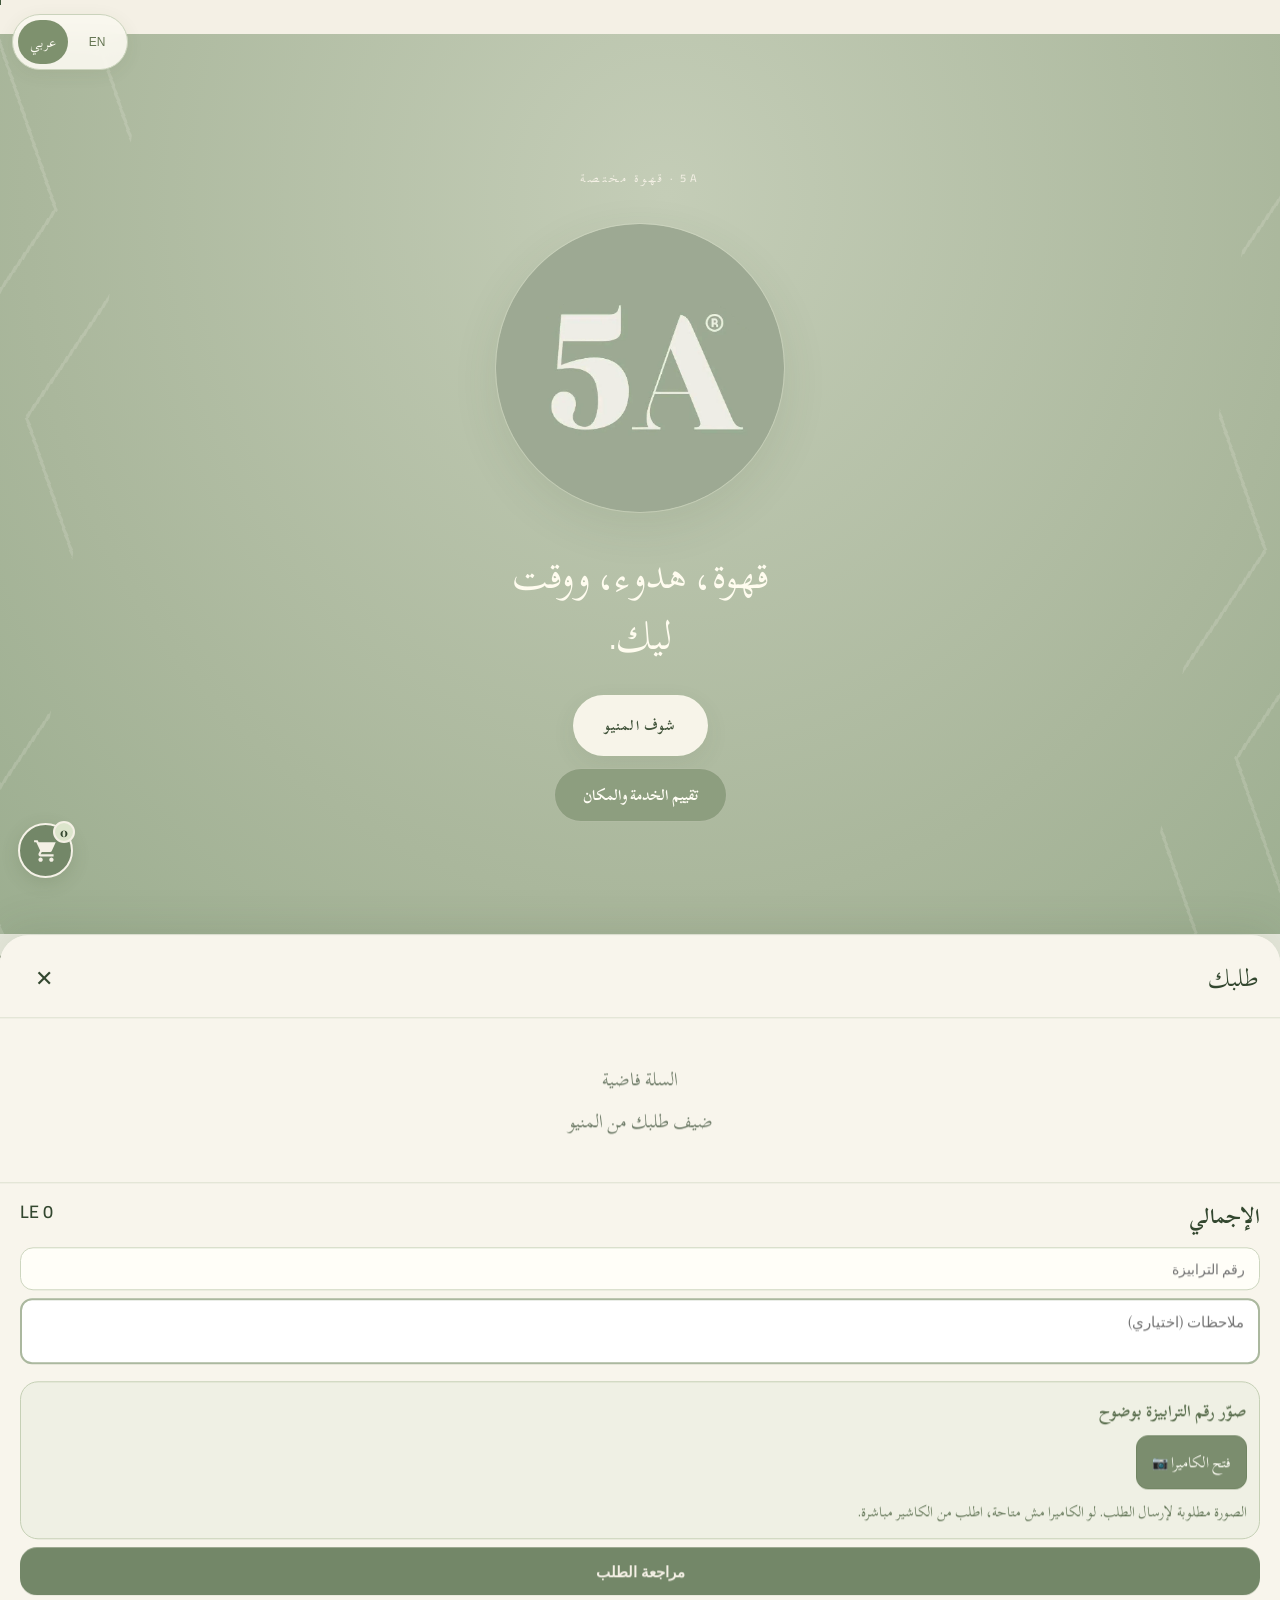
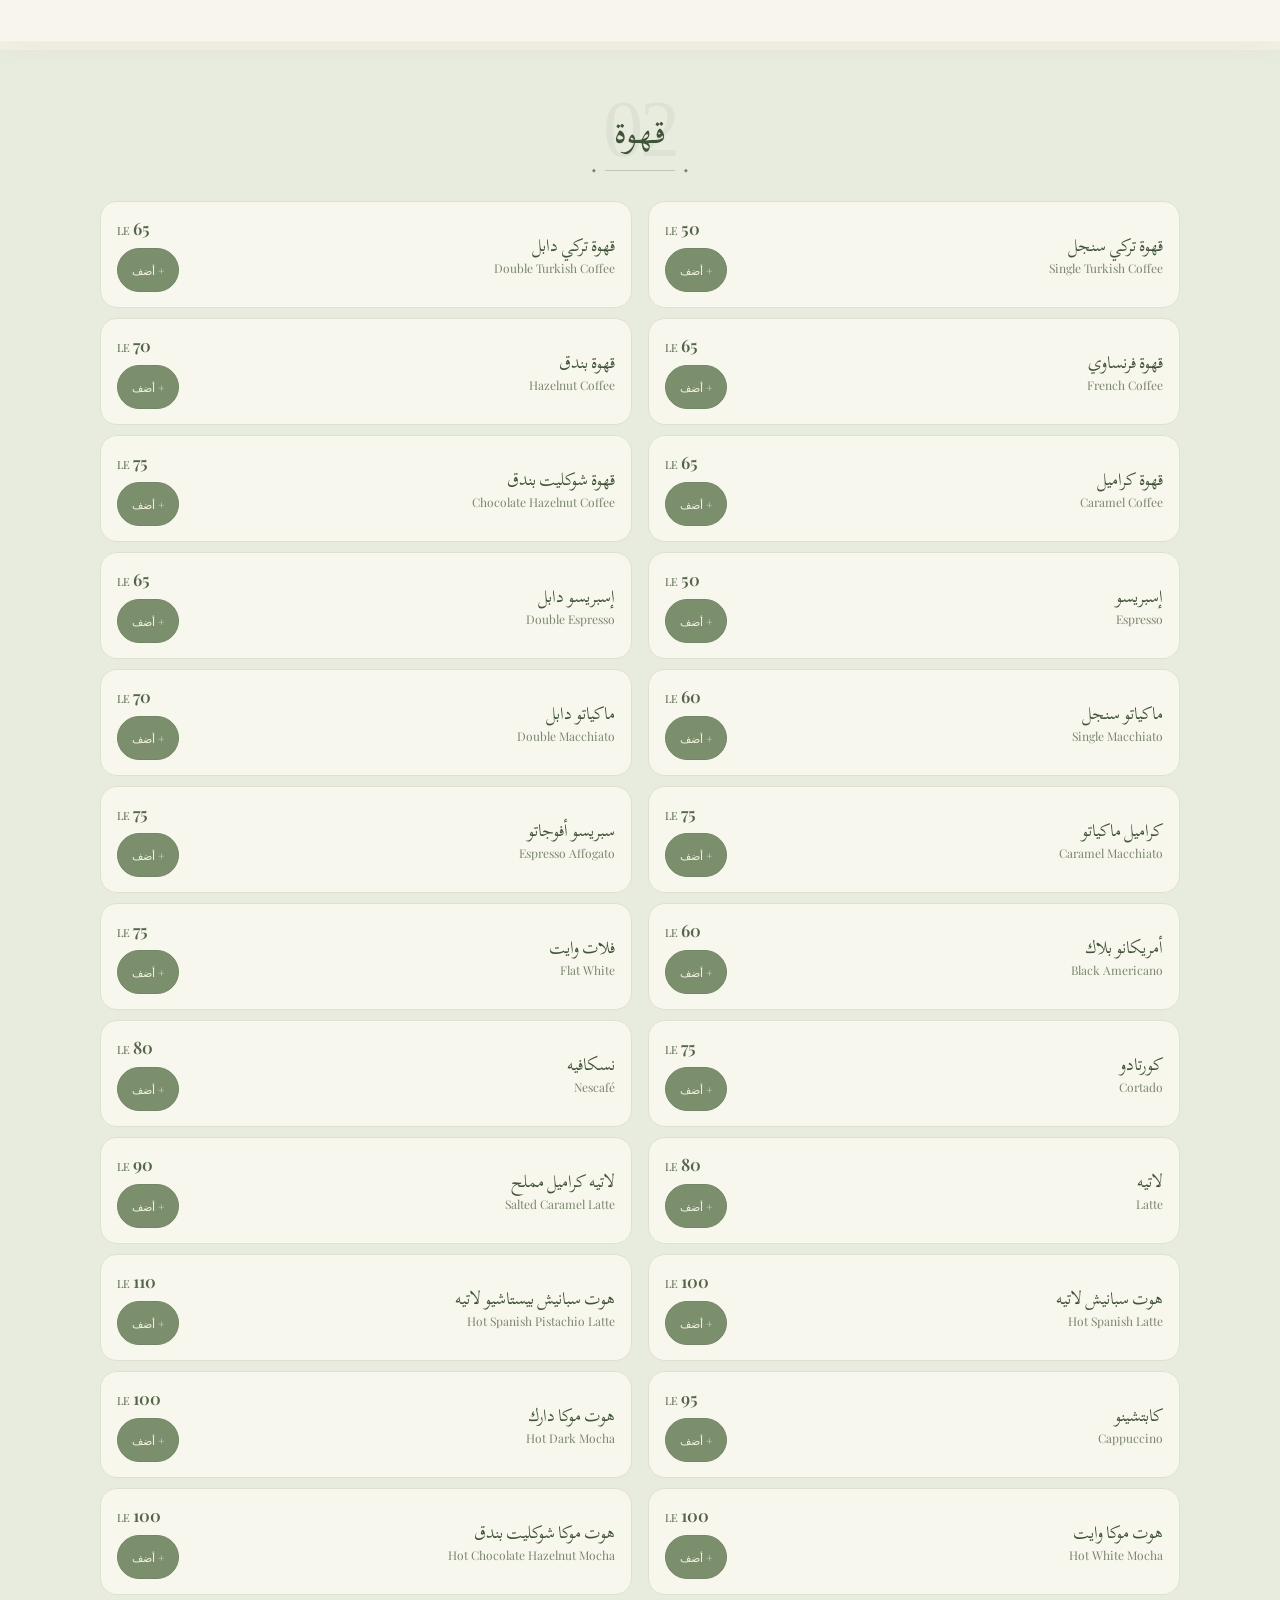
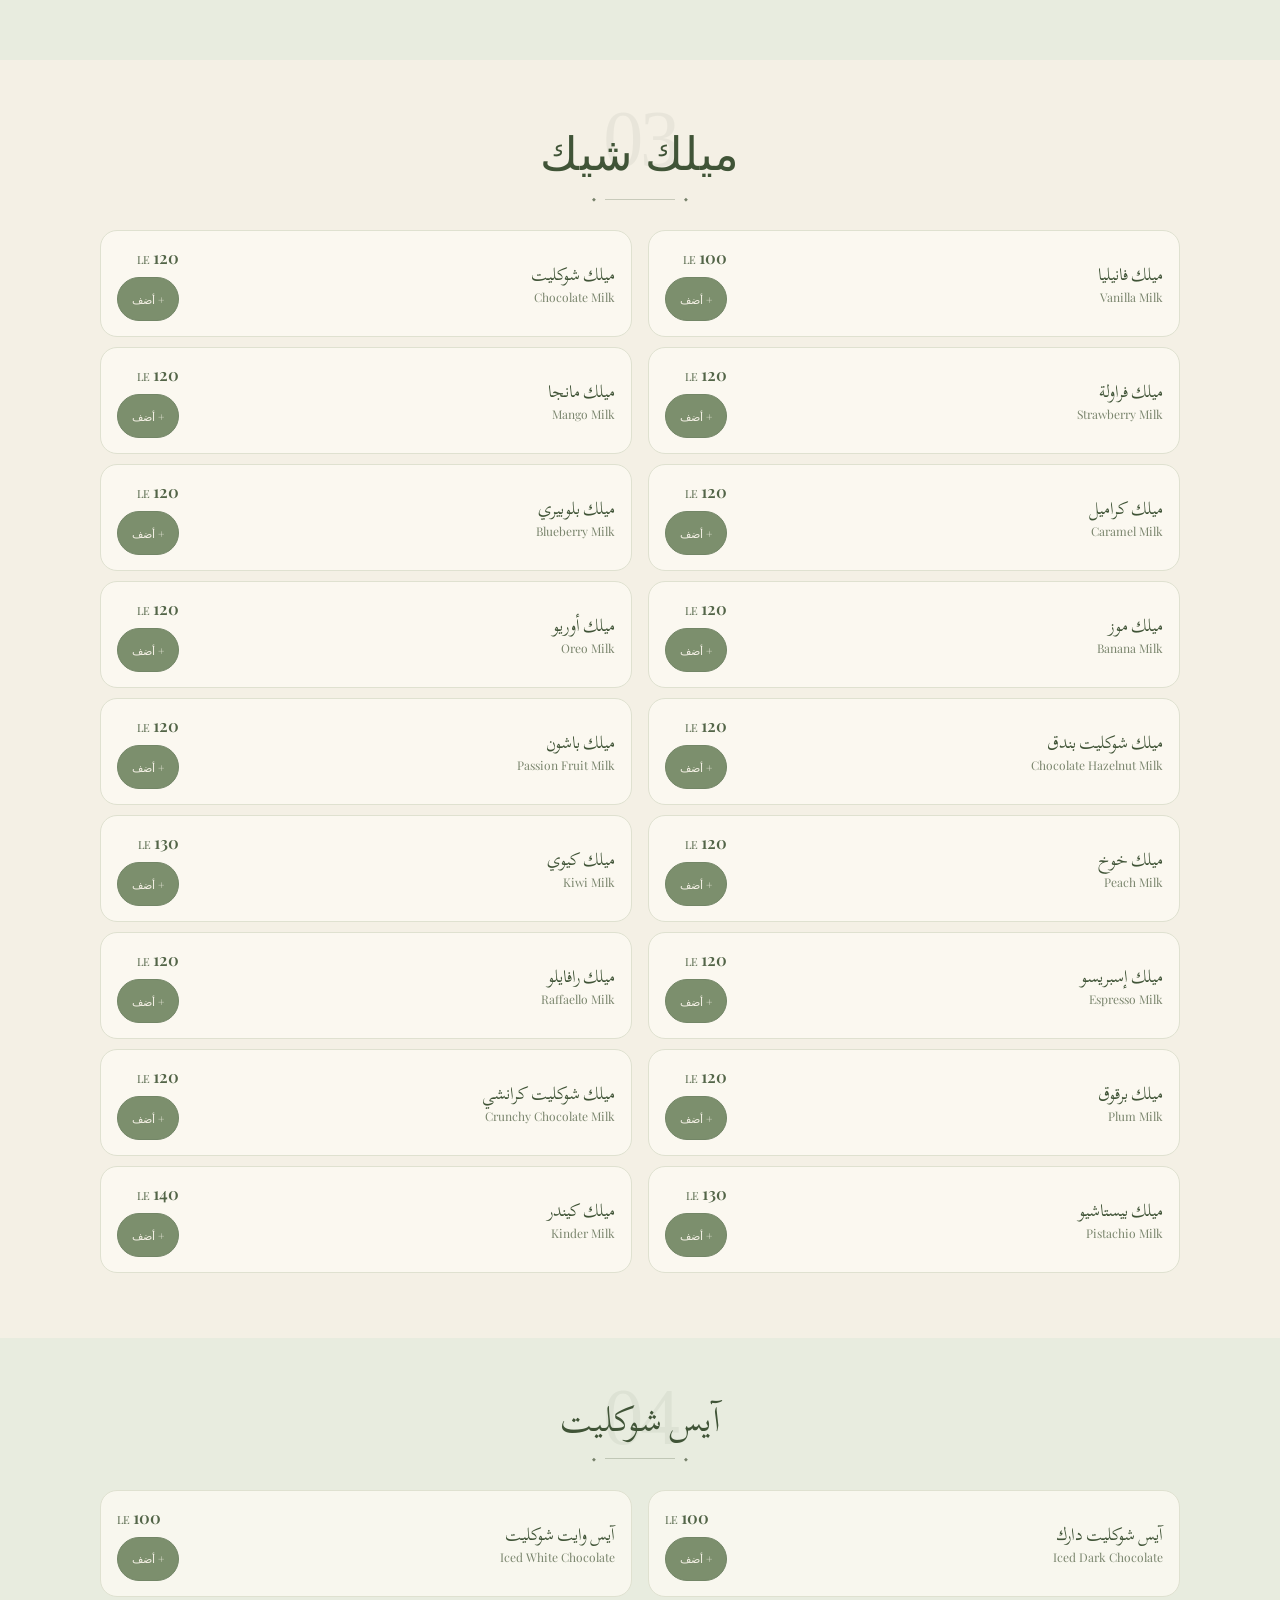
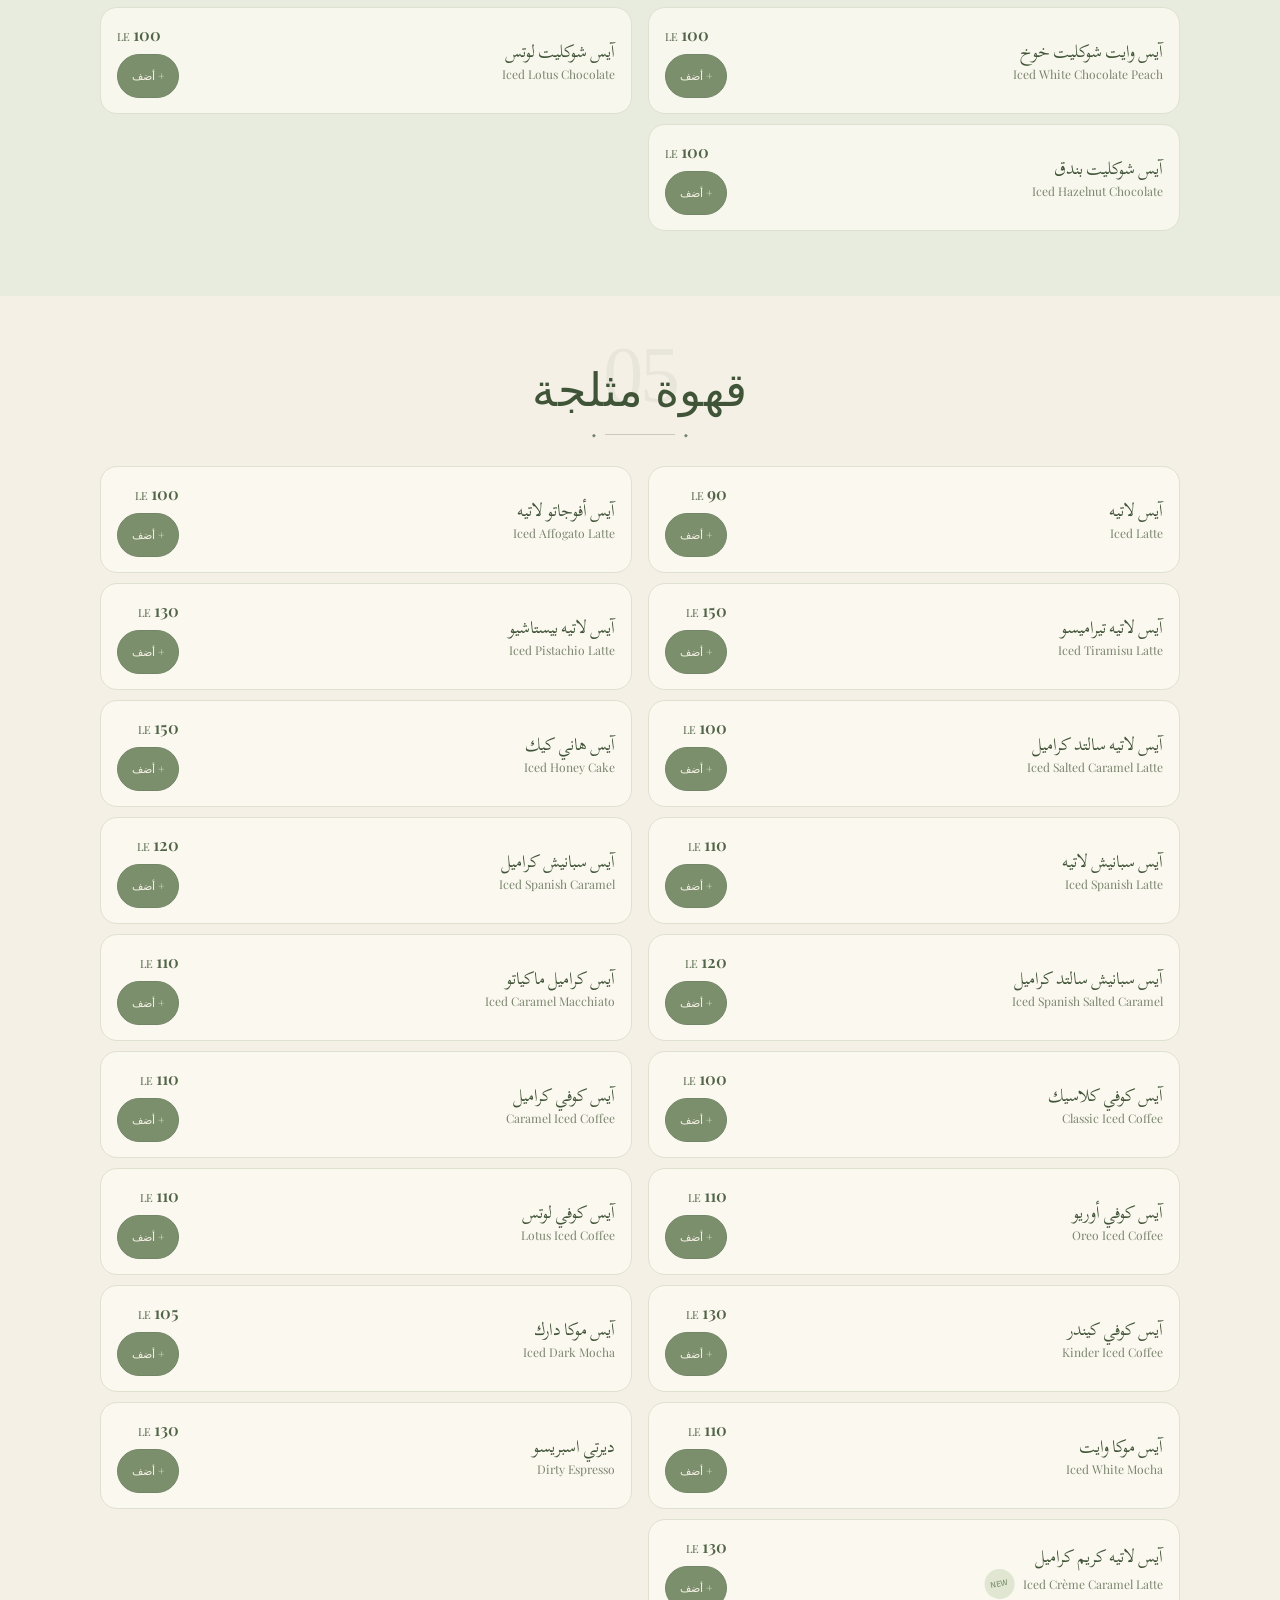
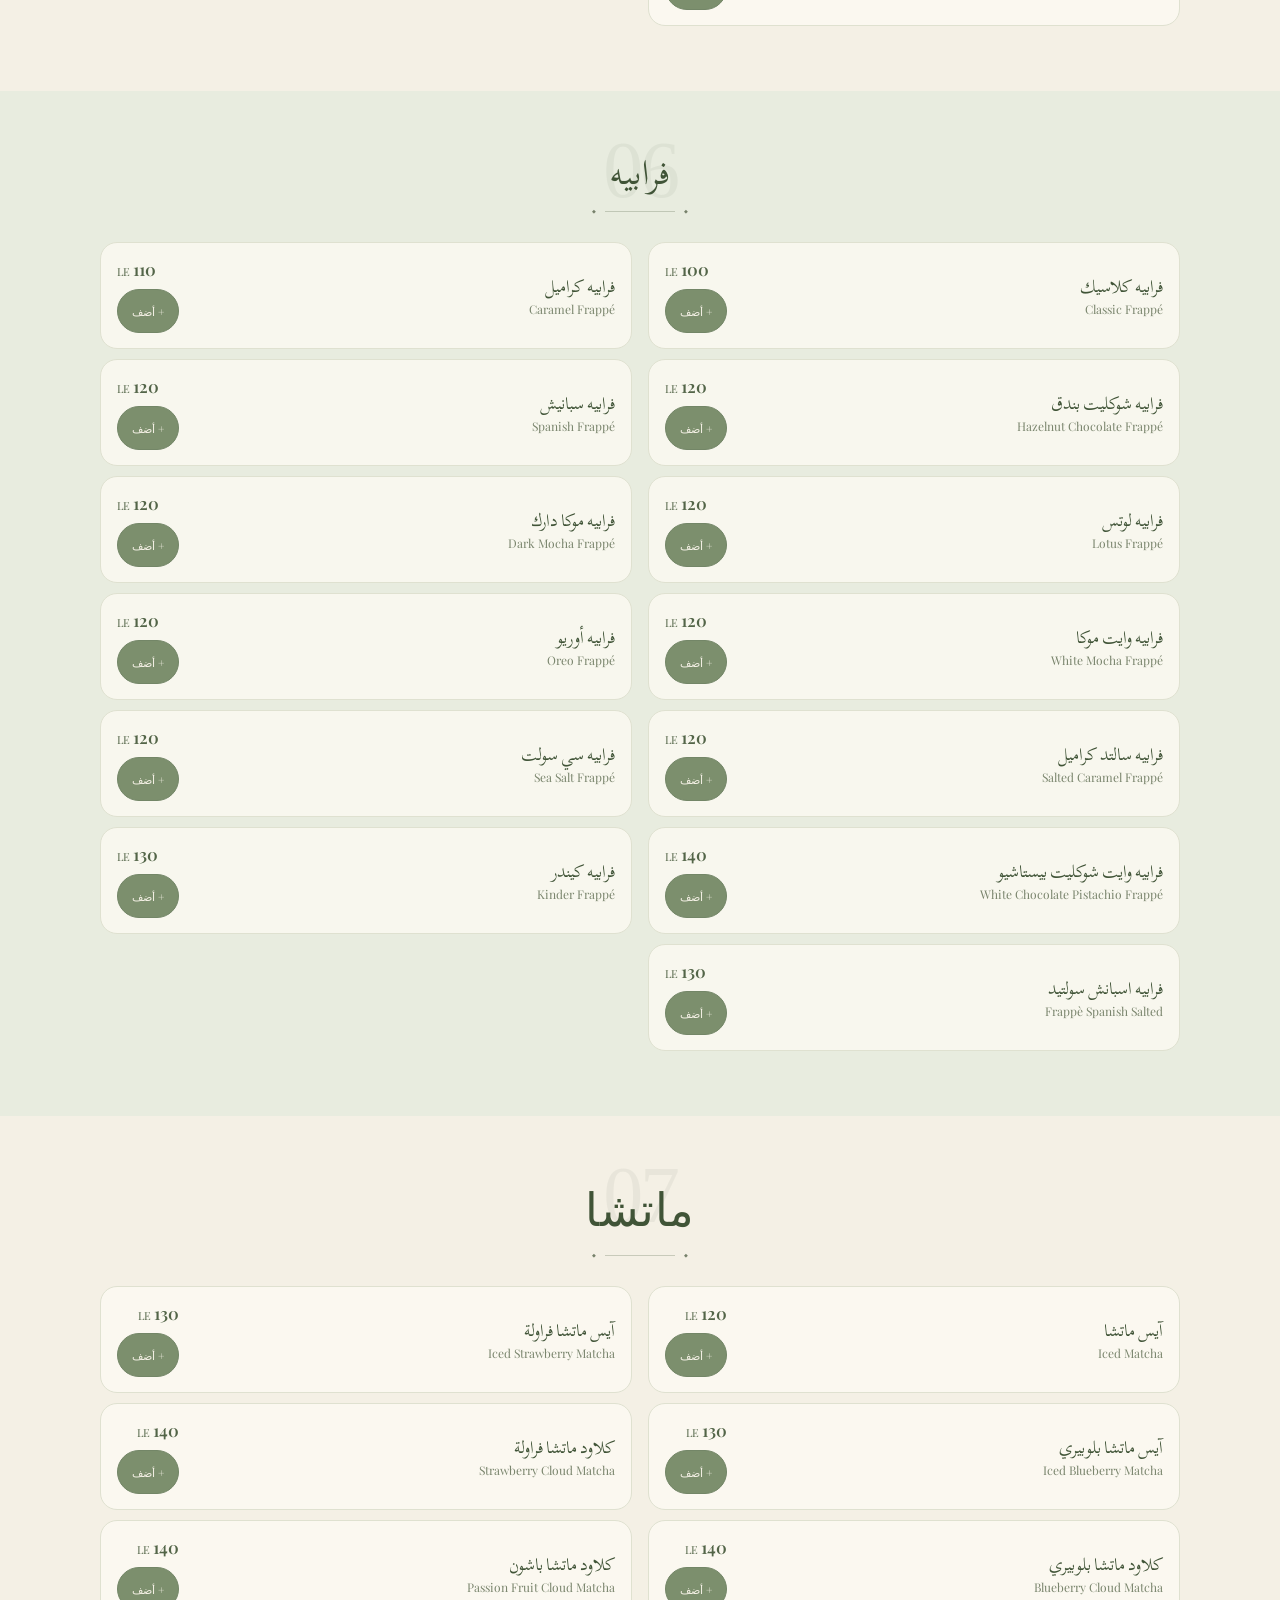
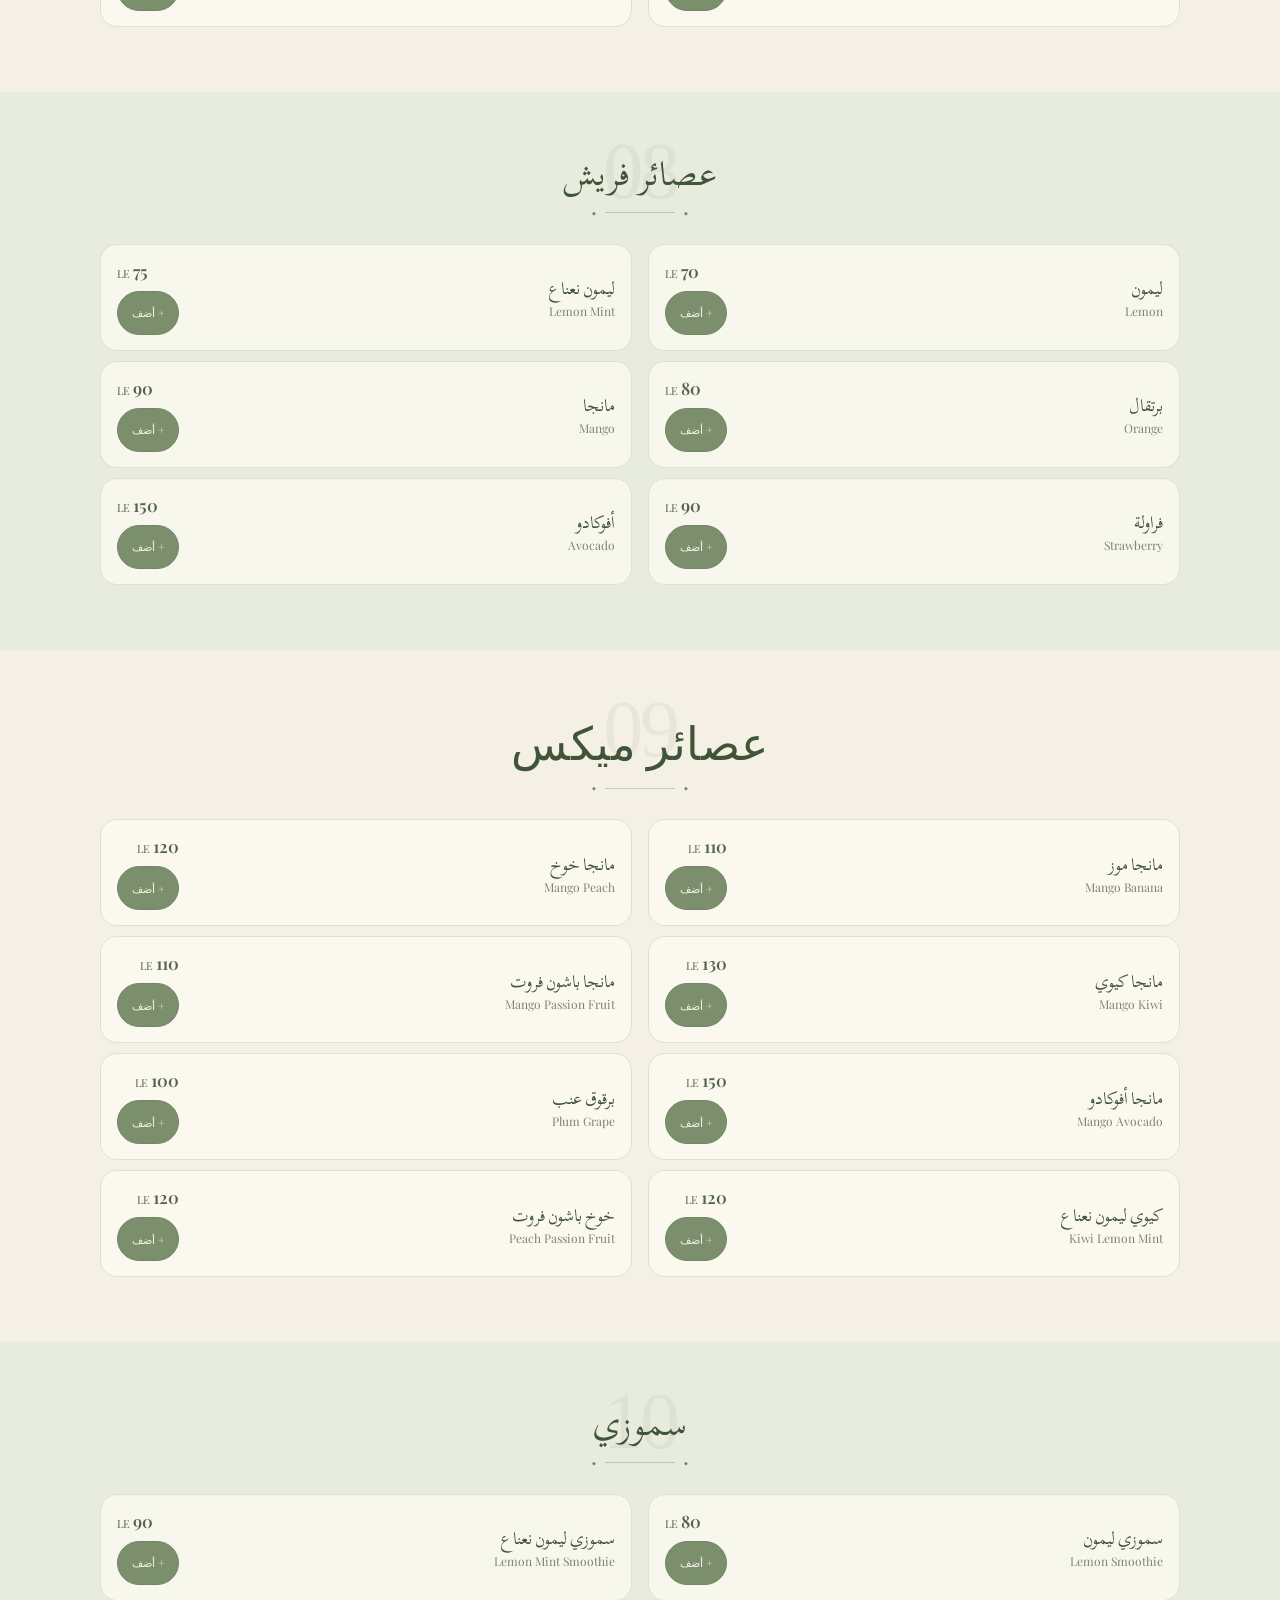
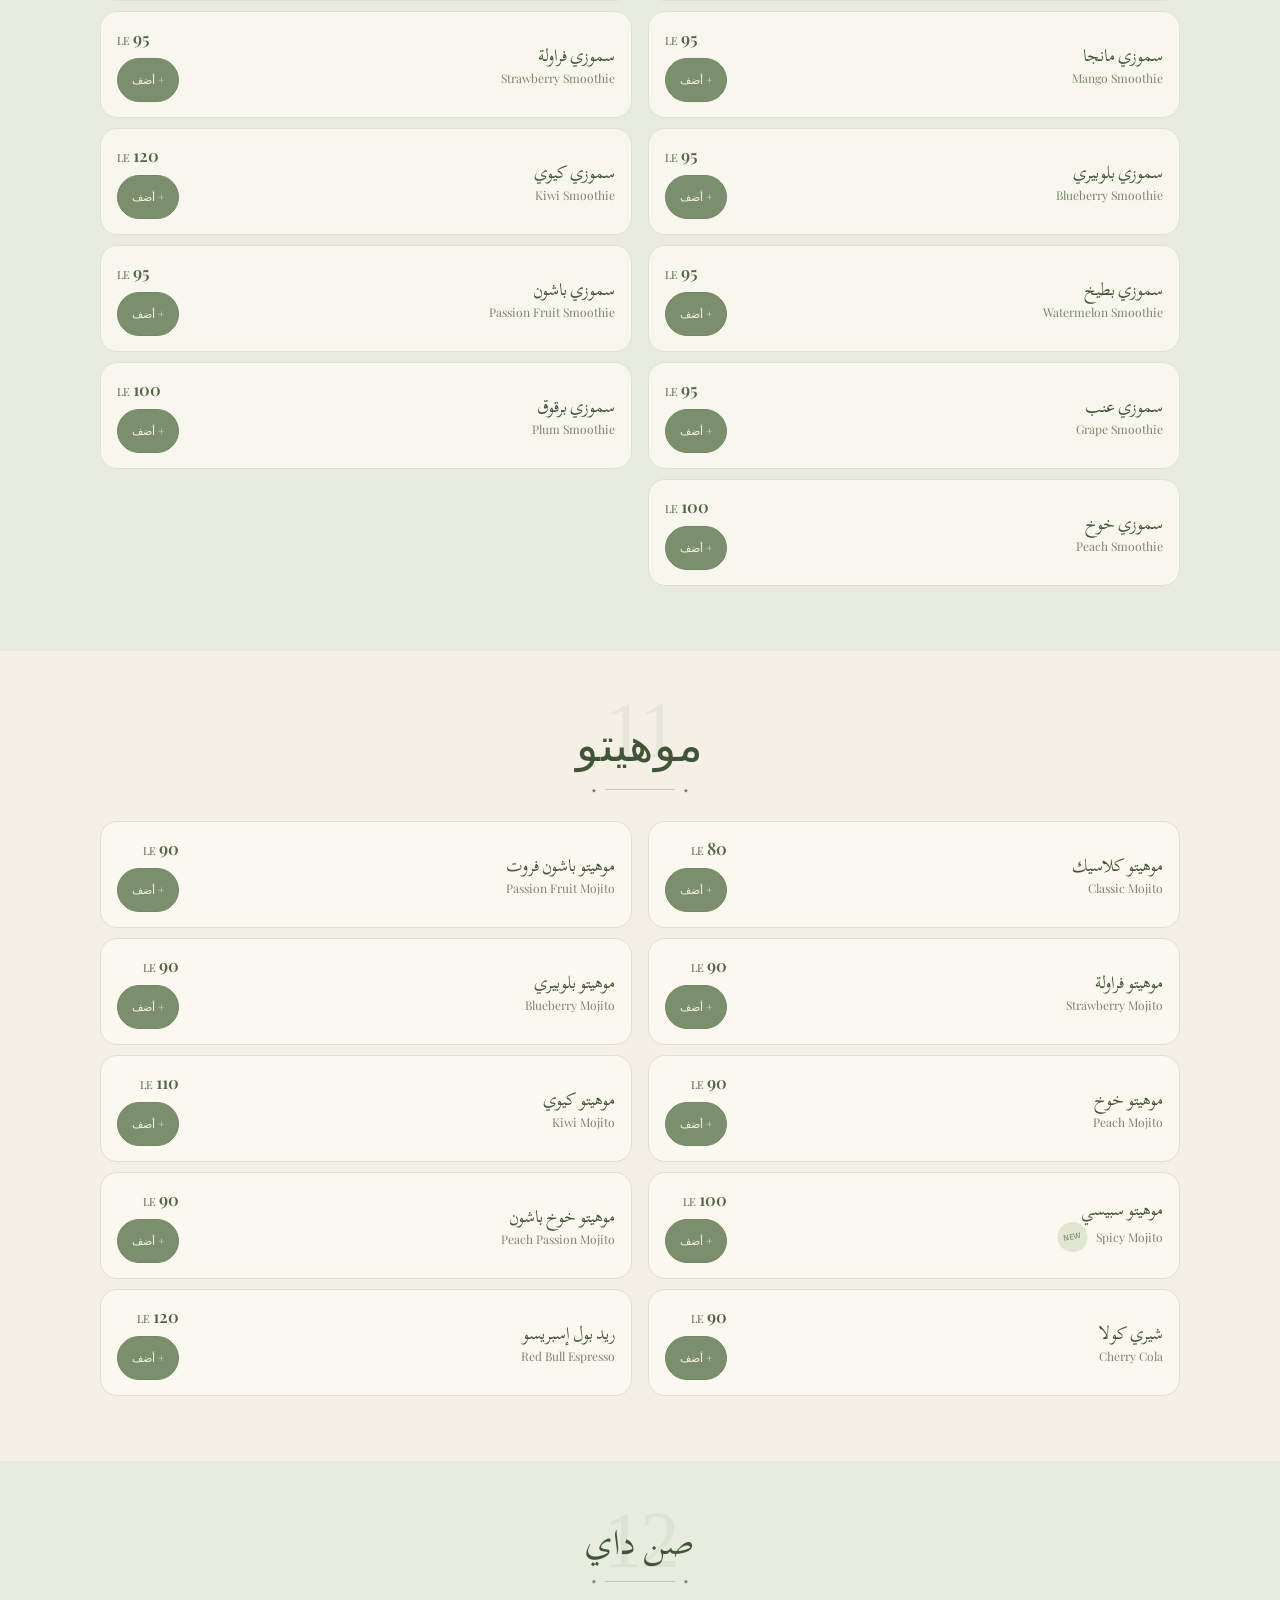
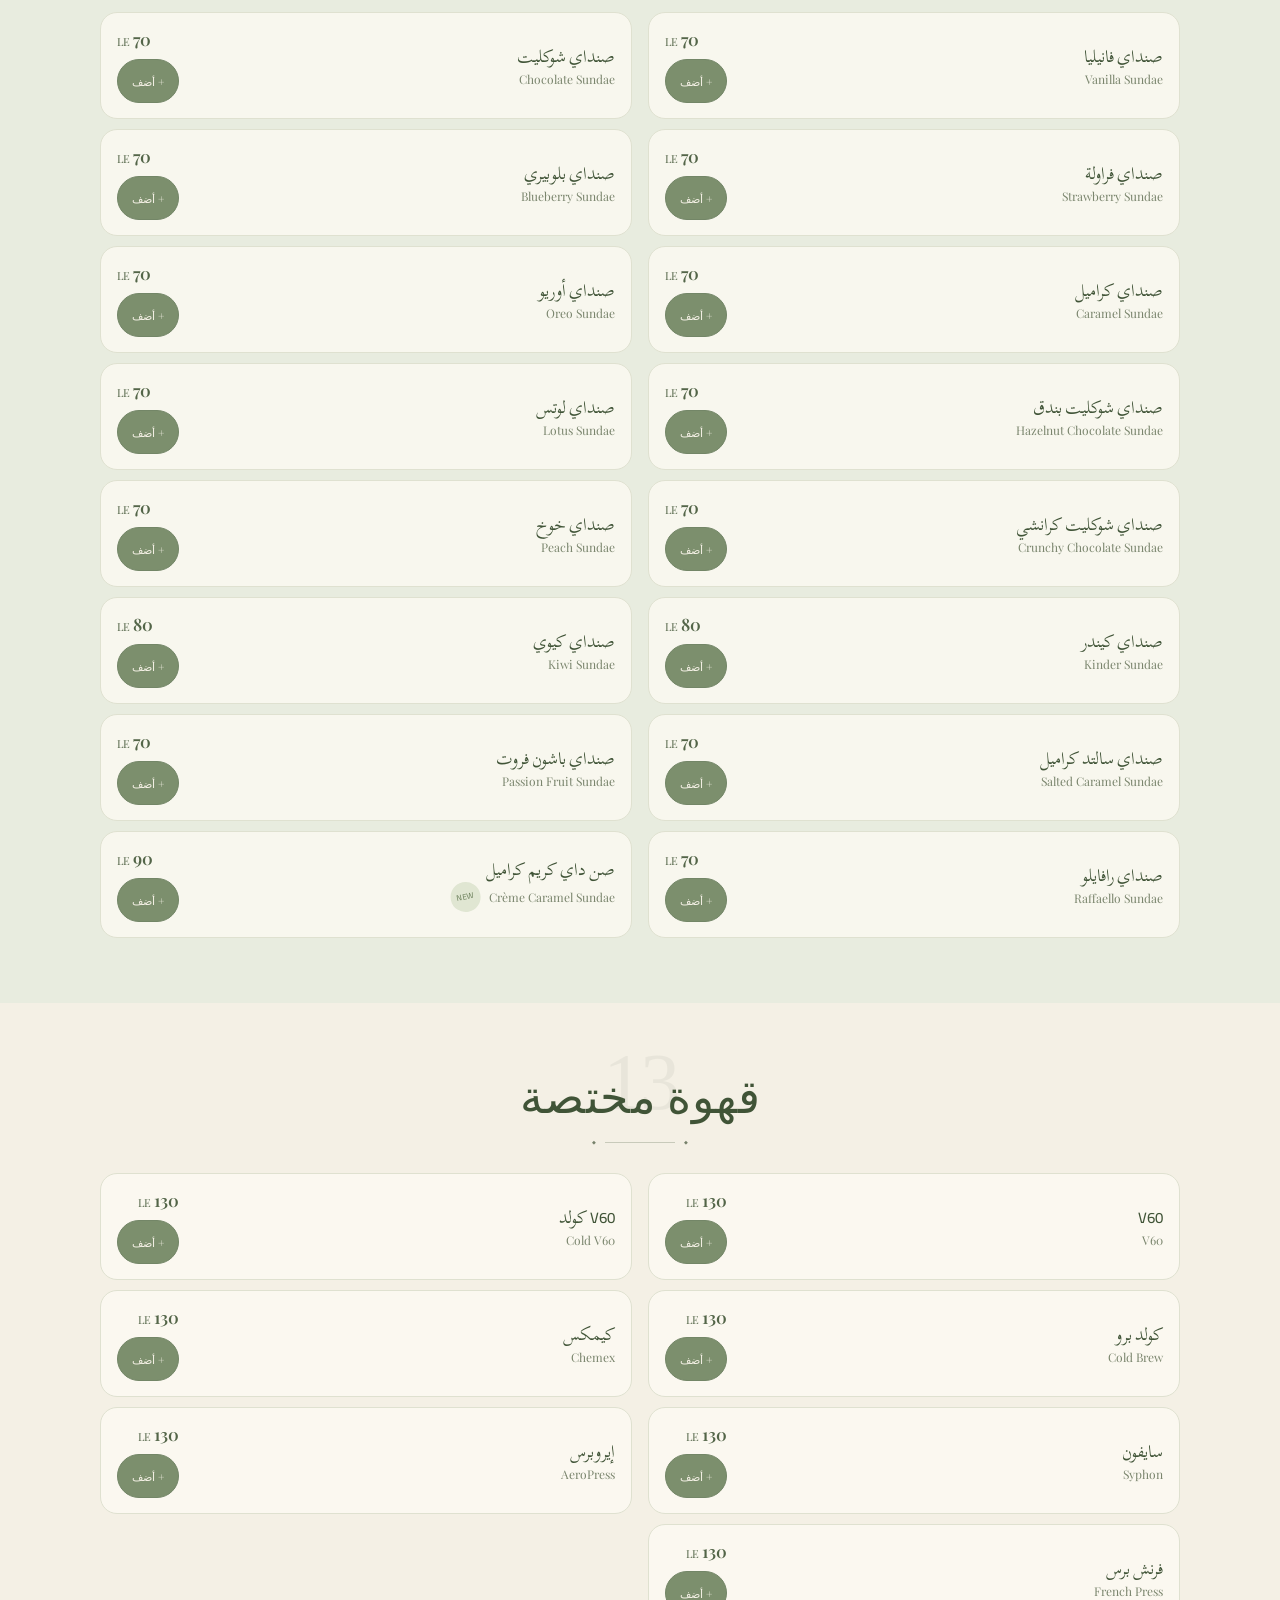
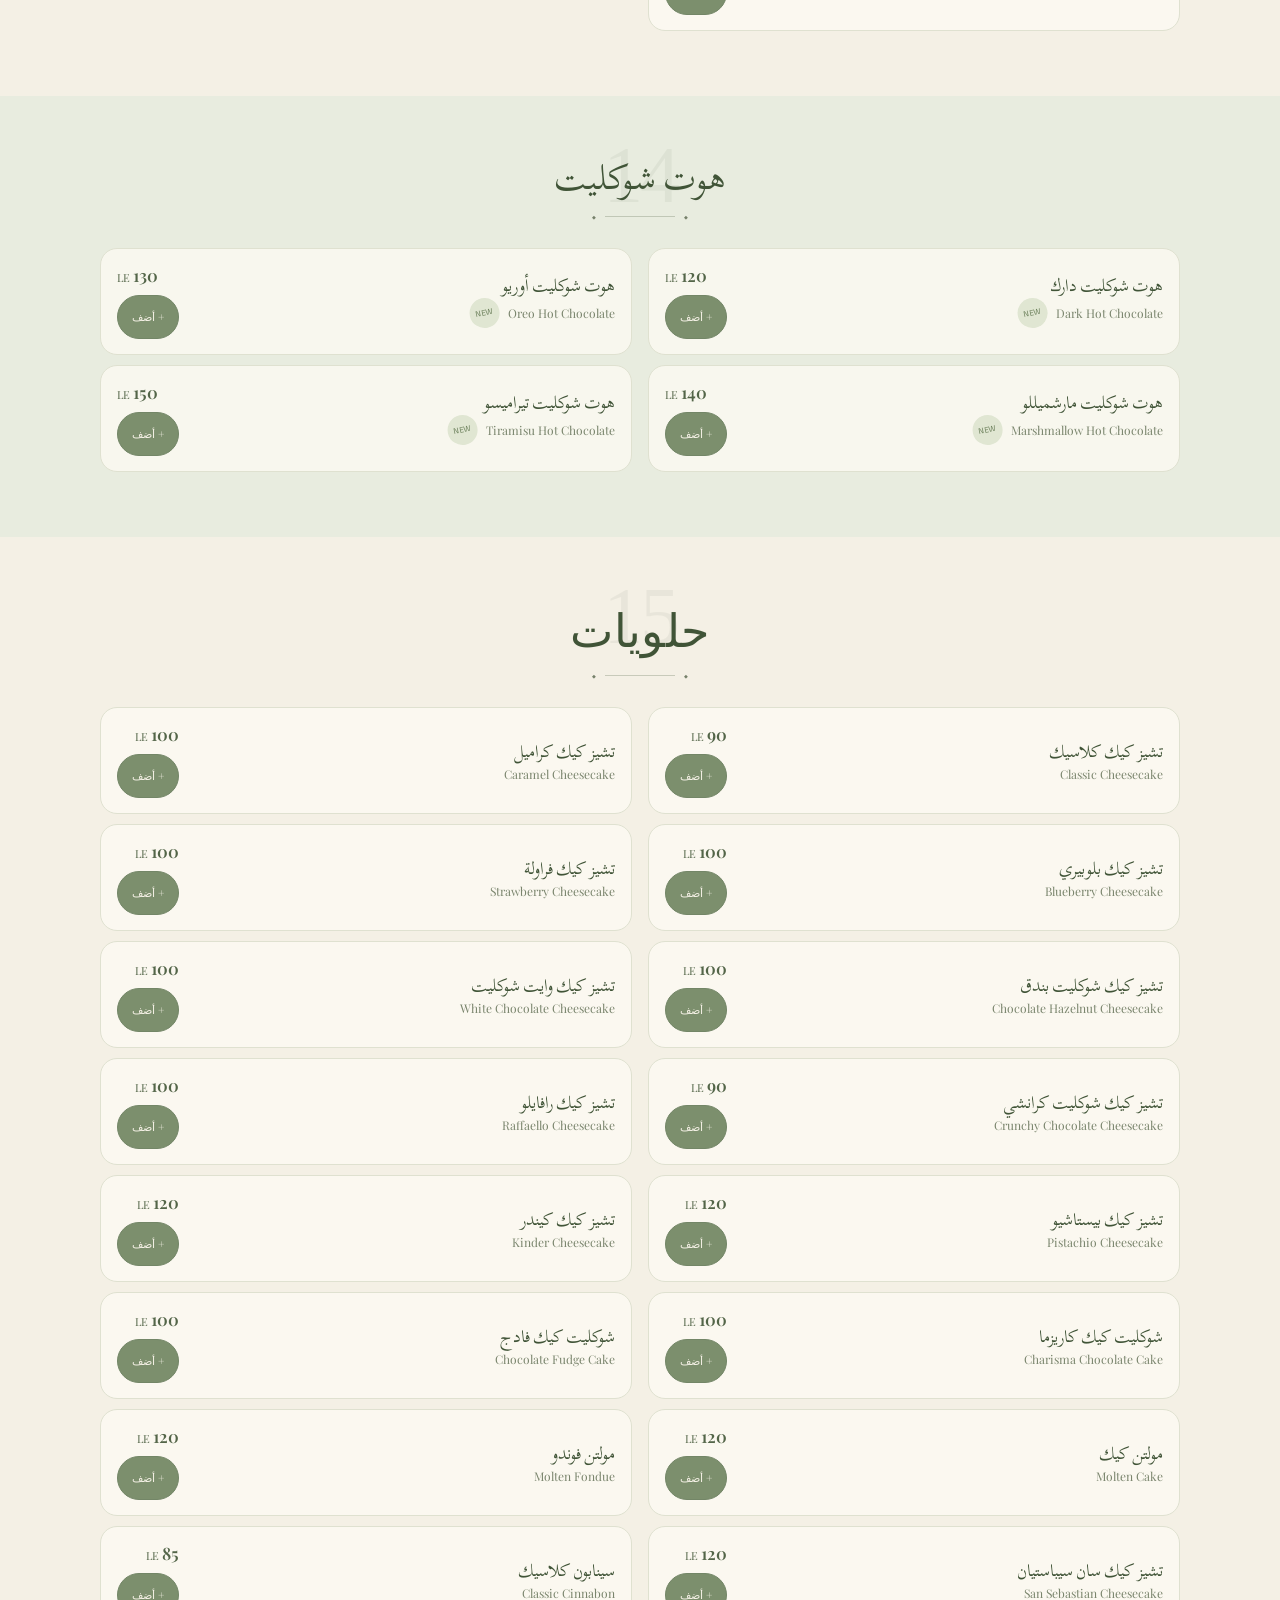
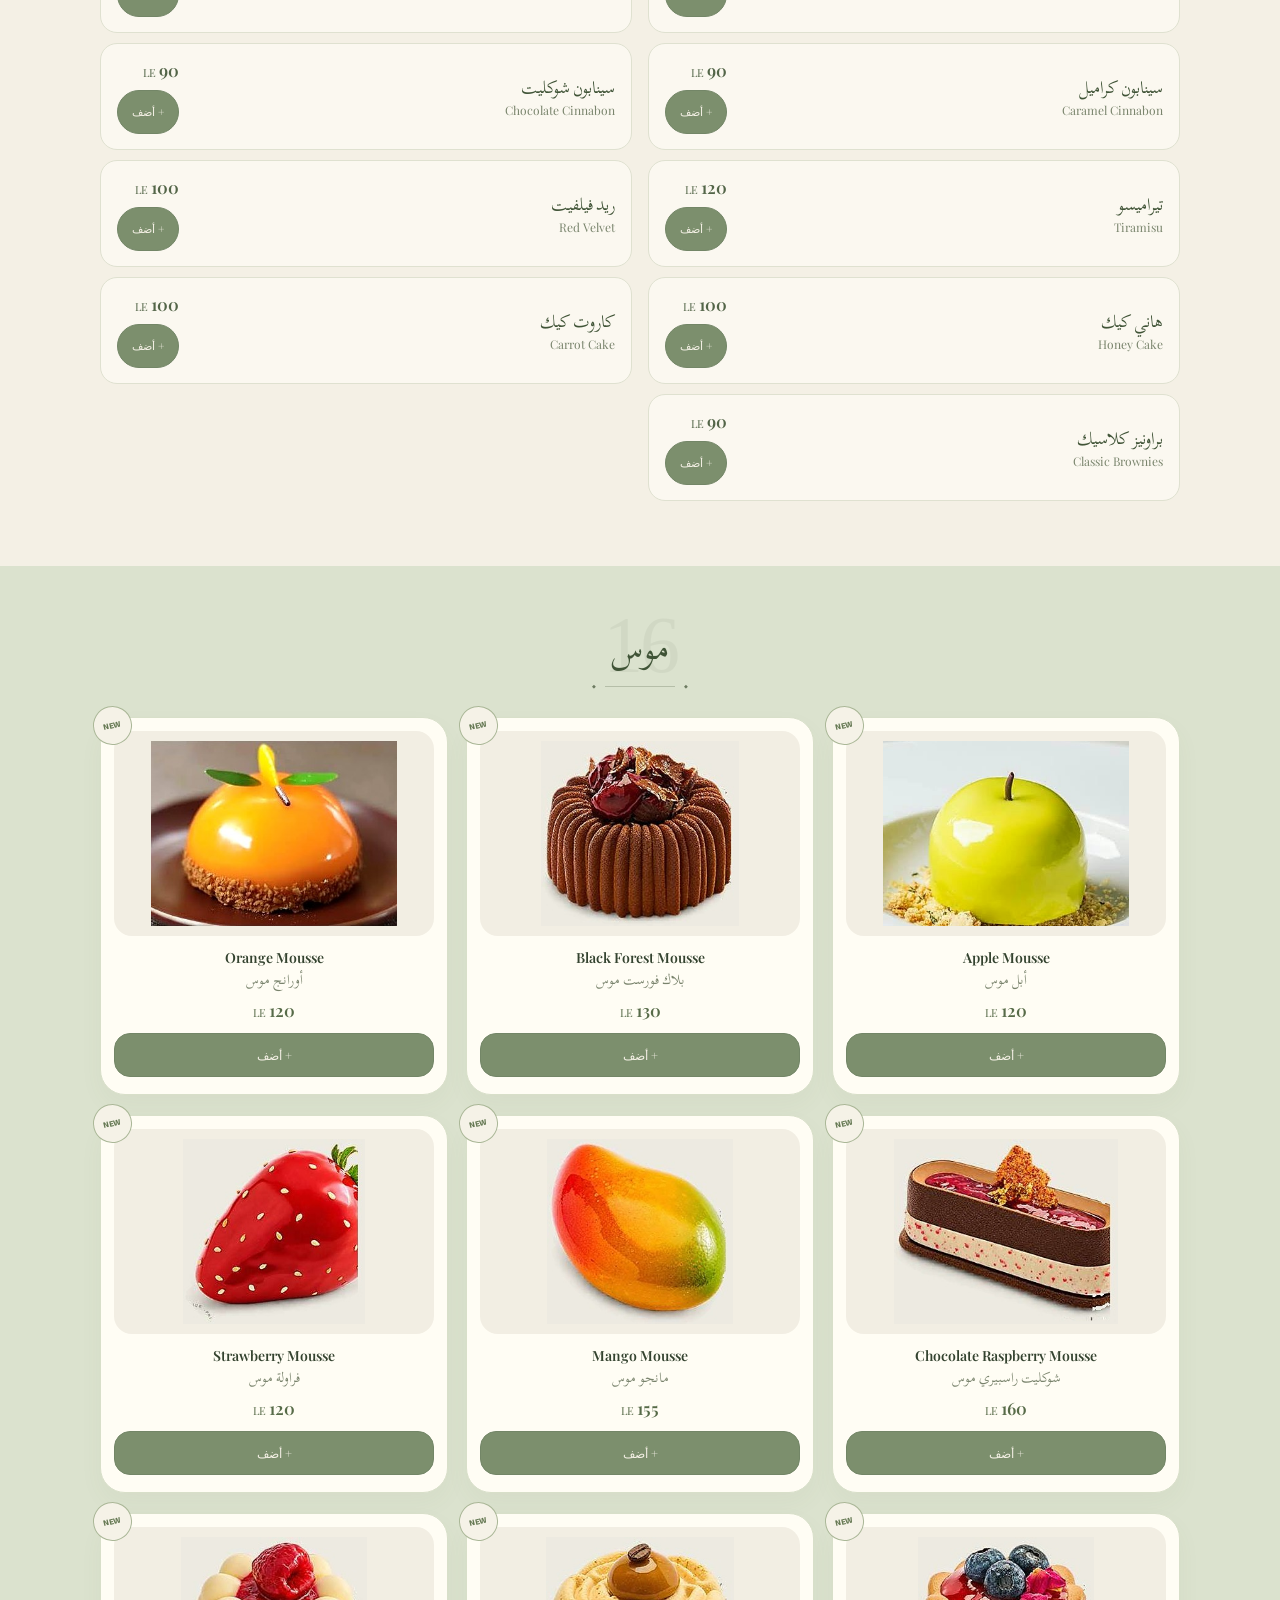
==== commit 31a0202d: "Apply selected Arabic menu font and accessibility fixes" ====
--- a/index.html
+++ b/index.html
@@ -5,7 +5,7 @@
 <meta name="viewport" content="width=device-width, initial-scale=1.0">
 <title>5A — Menu</title>
 <meta name="description" content="5A menu. Crafting coffee and vibes.">
-<link rel="icon" href="[data-uri]">
+<link rel="icon" href="8-brand.webp">
 <link rel="preconnect" href="https://fonts.googleapis.com">
 <link rel="preconnect" href="https://fonts.gstatic.com" crossorigin>
 <link href="https://fonts.googleapis.com/css2?family=Playfair+Display:ital,wght@0,400..900;1,400..900&family=Pinyon+Script&family=Cairo:wght@300;400;600;700&display=swap" rel="stylesheet">
@@ -14,7 +14,7 @@
  --ivory:#f2efe6; --ivory2:#e9e5d8; --sage:#9dab90; --sage-l:#b7c3ab; --sage-d:#6f8262;
  --deep:#33402e; --deep2:#252f21; --ink:#2f3a2a; --ink2:#59644f; --hair:#d3cdb9; --card:#f6f3ea;
  --serif:'Playfair Display',Georgia,'Times New Roman',serif;
- --script:'Pinyon Script',cursive; --ar:'Cairo',Tahoma,sans-serif;
+ --script:'Pinyon Script',cursive; --ar:'FiveAArabic','Cairo','FiveAArabic',Tahoma,sans-serif;
 }
 *{margin:0;padding:0;box-sizing:border-box}
 html{scroll-behavior:smooth}
@@ -212,7 +212,7 @@
 .cart-foot{flex:none}
 #table-photo-box strong{display:block;margin-bottom:8px}
 #table-camera{height:160px;max-height:25vh!important;max-height:25dvh!important;object-fit:contain;background:#20271e}
-#camera-snap{width:100%;min-height:44px;background:var(--deep);color:var(--ivory);border:0;border-radius:8px;font:700 15px Tahoma,sans-serif}
+#camera-snap{width:100%;min-height:44px;background:var(--deep);color:var(--ivory);border:0;border-radius:8px;font:700 15px 'FiveAArabic',Tahoma,sans-serif}
 #camera-open{min-height:44px}
 
 #menu-reviews{background:#eeeade;padding:65px 22px;color:#243e2e;direction:rtl;font-family:var(--ar);scroll-margin-top:65px}#menu-reviews .reviews-inner{max-width:820px;margin:auto}#menu-reviews .reviews-kicker{font-size:11px;letter-spacing:2px;color:#8b723a;margin-bottom:15px}#menu-reviews h2{font-size:28px;font-weight:600;margin:0 0 24px}#menu-reviews .summary:empty{display:none}#menu-reviews .summary{padding:26px;border:1px solid #bfa56a;border-radius:22px;background:#233e30;color:#f8f3e5;box-shadow:0 10px 28px #20382712;margin-bottom:22px}#menu-reviews .summary .rating-display{width:180px;height:39px;margin-bottom:12px}#menu-reviews .summary-count{font-size:12px;color:#e0d8c3}#menu-reviews .review{padding:24px;margin:0 0 18px;border:1px solid #cabb95;border-radius:22px;background:linear-gradient(145deg,#fffef9,#f8f3e7);box-shadow:0 10px 30px #243d2c0a}#menu-reviews .rhead{display:flex;justify-content:space-between;flex-wrap:wrap;align-items:center;gap:12px}#menu-reviews strong{font-size:15px;overflow-wrap:anywhere;unicode-bidi:plaintext}#menu-reviews .small{font-size:11px;color:#78806e;line-height:1.9;margin-top:10px}#menu-reviews .review p{font-size:14px;line-height:2;margin:20px 0;padding-top:14px;border-top:1px solid #d9cda955;white-space:pre-wrap;overflow-wrap:anywhere;unicode-bidi:plaintext}#menu-reviews time{display:block;text-align:left}#menu-reviews .rating-display{position:relative;direction:ltr;display:block;width:112px;height:25px;flex:none}#menu-reviews .rating-display>span{position:absolute;inset:0;display:flex;direction:ltr}#menu-reviews svg{display:block;width:20%;height:100%;overflow:visible}#menu-reviews .rs-base path{fill:#e8e1cd;stroke:#c4ad75;stroke-width:1}#menu-reviews .rs-fill path{fill:#e8b34b;stroke:#b68b31;stroke-width:1}#menu-reviews .empty{background:#fffdf7;padding:28px 18px;border:1px dashed #baa477;border-radius:20px;font-size:13px;line-height:2;text-align:center}#menu-reviews .more,#menu-reviews .write-review-link{display:inline-block;font:inherit;font-size:13px;background:#233e30;color:#f6eedc;border:1px solid #b99c5b;border-radius:30px;padding:11px 22px;margin-top:20px;text-decoration:none;cursor:pointer}#menu-reviews .more[hidden]{display:none}
@@ -240,9 +240,9 @@
 #table-camera,#table-photo-preview{width:100%!important;height:auto!important;max-width:100%!important;max-height:none!important;aspect-ratio:16/9;object-fit:cover;object-position:center;display:block;border-radius:9px;background:#eeeee6}#table-camera[style*="display: none"],#table-camera[style*="display:none"],#table-photo-preview[style*="display: none"],#table-photo-preview[style*="display:none"]{display:none}#review-photo{aspect-ratio:16/9;object-fit:contain!important}
 </style>
 <style>
-.language-switch{position:fixed;top:max(14px,env(safe-area-inset-top));left:12px;right:auto;z-index:1100;display:flex;align-items:center;gap:4px;padding:5px;background:#faf8efed;border:1px solid #cad3bc;border-radius:999px;box-shadow:0 4px 18px #425a3012;backdrop-filter:blur(12px);direction:ltr}.language-switch button{min-height:44px;min-width:50px;padding:6px 11px;border:0;border-radius:999px;background:transparent;color:#657653;font:12px Tahoma,sans-serif;cursor:pointer}.language-switch button[aria-pressed=true]{background:#7e916e;color:#fffdf4}.language-switch button:focus-visible{outline:2px solid #536b42;outline-offset:2px}body{padding-top:0}.top{padding-left:130px!important}.ci-info .ar-sub{display:none}#cart-drawer h3 .ar-sub{display:none}.language-switch{z-index:1200}nav .ninner{padding-left:128px!important;padding-right:68px!important}.sh h2{overflow-wrap:anywhere}.hero{position:relative}.hero .tf{padding-top:28px}html[lang=ar] .hero .tag{font-family:var(--ar);font-size:clamp(23px,5vw,34px);line-height:1.8;letter-spacing:0}html[lang=ar] .hero .cta{font-family:var(--ar);letter-spacing:0}html[lang=ar] .ninner{direction:rtl}html[lang=ar] .nv{font-family:var(--ar);letter-spacing:0}html[lang=ar] .mt{display:flex;flex-direction:column}html[lang=ar] .mt .ar{order:-1;font:500 15px/1.8 var(--ar);color:#405437}html[lang=ar] .mt .nm{font-size:12px;font-weight:400;color:#7a856d}html[lang=ar] .sh h2{font-family:var(--ar);font-size:30px}html[lang=ar] .sh .sar{display:none}html[lang=ar] .mi{direction:rtl}html[lang=ar] .mi .pr{text-align:left}html[lang=ar] #cart-drawer,html[lang=ar] #order-review{direction:rtl;font-family:var(--ar)}html[lang=ar] .ci-info{text-align:right}html[lang=ar] .ci-en{font-size:13px}html[lang=ar] .ci-ar{font-size:15px;color:#435b38}html[lang=ar] .cart-addon{border-left:0;border-right:2px solid #c5d2b5;padding-left:0;padding-right:12px;margin-left:0;margin-right:10px}html[lang=ar] #order-review h3,html[lang=ar] .review-actions button{font-family:var(--ar)}html[lang=en] #cart-drawer,html[lang=en] #order-review,html[lang=en] #addon-picker{direction:ltr}html[lang=en] #table-photo-box,html[lang=en] .menu-search{direction:ltr}html[lang=en] .ci-ar{display:none}html[lang=ar] .ci-en{display:none}html[lang=ar] .ticker{direction:rtl}html[lang=ar] .note .ar{display:none}html[lang=en] .note .ar{display:none}html[lang=en] .hero-review,html[lang=en] .review-entry,html[lang=en] .rhero{font-family:var(--serif)}.language-switch~*{--language-switch-present:1}@media(max-width:480px){.language-switch{left:12px;right:auto;top:12px}.language-switch button{min-height:44px;min-width:48px}.rhero{padding-top:110px!important}}
+.language-switch{position:fixed;top:max(14px,env(safe-area-inset-top));left:12px;right:auto;z-index:1100;display:flex;align-items:center;gap:4px;padding:5px;background:#faf8efed;border:1px solid #cad3bc;border-radius:999px;box-shadow:0 4px 18px #425a3012;backdrop-filter:blur(12px);direction:ltr}.language-switch button{min-height:44px;min-width:50px;padding:6px 11px;border:0;border-radius:999px;background:transparent;color:#657653;font:12px 'FiveAArabic',Tahoma,sans-serif;cursor:pointer}.language-switch button[aria-pressed=true]{background:#7e916e;color:#fffdf4}.language-switch button:focus-visible{outline:2px solid #536b42;outline-offset:2px}body{padding-top:0}.top{padding-left:130px!important}.ci-info .ar-sub{display:none}#cart-drawer h3 .ar-sub{display:none}.language-switch{z-index:1200}nav .ninner{padding-left:128px!important;padding-right:68px!important}.sh h2{overflow-wrap:anywhere}.hero{position:relative}.hero .tf{padding-top:28px}html[lang=ar] .hero .tag{font-family:var(--ar);font-size:clamp(23px,5vw,34px);line-height:1.8;letter-spacing:0}html[lang=ar] .hero .cta{font-family:var(--ar);letter-spacing:0}html[lang=ar] .ninner{direction:rtl}html[lang=ar] .nv{font-family:var(--ar);letter-spacing:0}html[lang=ar] .mt{display:flex;flex-direction:column}html[lang=ar] .mt .ar{order:-1;font:500 15px/1.8 var(--ar);color:#405437}html[lang=ar] .mt .nm{font-size:12px;font-weight:400;color:#7a856d}html[lang=ar] .sh h2{font-family:var(--ar);font-size:30px}html[lang=ar] .sh .sar{display:none}html[lang=ar] .mi{direction:rtl}html[lang=ar] .mi .pr{text-align:left}html[lang=ar] #cart-drawer,html[lang=ar] #order-review{direction:rtl;font-family:var(--ar)}html[lang=ar] .ci-info{text-align:right}html[lang=ar] .ci-en{font-size:13px}html[lang=ar] .ci-ar{font-size:15px;color:#435b38}html[lang=ar] .cart-addon{border-left:0;border-right:2px solid #c5d2b5;padding-left:0;padding-right:12px;margin-left:0;margin-right:10px}html[lang=ar] #order-review h3,html[lang=ar] .review-actions button{font-family:var(--ar)}html[lang=en] #cart-drawer,html[lang=en] #order-review,html[lang=en] #addon-picker{direction:ltr}html[lang=en] #table-photo-box,html[lang=en] .menu-search{direction:ltr}html[lang=en] .ci-ar{display:none}html[lang=ar] .ci-en{display:none}html[lang=ar] .ticker{direction:rtl}html[lang=ar] .note .ar{display:none}html[lang=en] .note .ar{display:none}html[lang=en] .hero-review,html[lang=en] .review-entry,html[lang=en] .rhero{font-family:var(--serif)}.language-switch~*{--language-switch-present:1}@media(max-width:480px){.language-switch{left:12px;right:auto;top:12px}.language-switch button{min-height:44px;min-width:48px}.rhero{padding-top:110px!important}}
 </style>
-</head>
+<style id="fivea-selected-arabic">@font-face{font-family:FiveAArabic;src:url(6-regular.woff);font-weight:400;font-display:swap;size-adjust:115%;unicode-range:U+0600-06FF,U+0750-077F,U+08A0-08FF,U+FB50-FDFF,U+FE70-FEFF;}@font-face{font-family:FiveAArabic;src:url(10-bold.woff);font-weight:700;font-display:swap;size-adjust:115%;unicode-range:U+0600-06FF,U+0750-077F,U+08A0-08FF,U+FB50-FDFF,U+FE70-FEFF;}</style></head>
 <body><div class="language-switch" role="group" aria-label="Language / اللغة"><button type="button" data-lang="ar" aria-pressed="true">عربي</button><button type="button" data-lang="en" aria-pressed="false">EN</button></div>
 <style>body{padding-top:34px!important}
 #menu-reviews{background:#eeeade;padding:65px 22px;color:#243e2e;direction:rtl;font-family:var(--ar);scroll-margin-top:65px}#menu-reviews .reviews-inner{max-width:820px;margin:auto}#menu-reviews .reviews-kicker{font-size:11px;letter-spacing:2px;color:#8b723a;margin-bottom:15px}#menu-reviews h2{font-size:28px;font-weight:600;margin:0 0 24px}#menu-reviews .summary:empty{display:none}#menu-reviews .summary{padding:26px;border:1px solid #bfa56a;border-radius:22px;background:#233e30;color:#f8f3e5;box-shadow:0 10px 28px #20382712;margin-bottom:22px}#menu-reviews .summary .rating-display{width:180px;height:39px;margin-bottom:12px}#menu-reviews .summary-count{font-size:12px;color:#e0d8c3}#menu-reviews .review{padding:24px;margin:0 0 18px;border:1px solid #cabb95;border-radius:22px;background:linear-gradient(145deg,#fffef9,#f8f3e7);box-shadow:0 10px 30px #243d2c0a}#menu-reviews .rhead{display:flex;justify-content:space-between;flex-wrap:wrap;align-items:center;gap:12px}#menu-reviews strong{font-size:15px;overflow-wrap:anywhere;unicode-bidi:plaintext}#menu-reviews .small{font-size:11px;color:#78806e;line-height:1.9;margin-top:10px}#menu-reviews .review p{font-size:14px;line-height:2;margin:20px 0;padding-top:14px;border-top:1px solid #d9cda955;white-space:pre-wrap;overflow-wrap:anywhere;unicode-bidi:plaintext}#menu-reviews time{display:block;text-align:left}#menu-reviews .rating-display{position:relative;direction:ltr;display:block;width:112px;height:25px;flex:none}#menu-reviews .rating-display>span{position:absolute;inset:0;display:flex;direction:ltr}#menu-reviews svg{display:block;width:20%;height:100%;overflow:visible}#menu-reviews .rs-base path{fill:#e8e1cd;stroke:#c4ad75;stroke-width:1}#menu-reviews .rs-fill path{fill:#e8b34b;stroke:#b68b31;stroke-width:1}#menu-reviews .empty{background:#fffdf7;padding:28px 18px;border:1px dashed #baa477;border-radius:20px;font-size:13px;line-height:2;text-align:center}#menu-reviews .more,#menu-reviews .write-review-link{display:inline-block;font:inherit;font-size:13px;background:#233e30;color:#f6eedc;border:1px solid #b99c5b;border-radius:30px;padding:11px 22px;margin-top:20px;text-decoration:none;cursor:pointer}#menu-reviews .more[hidden]{display:none}
@@ -274,16 +274,16 @@
 
 <header class="hero" id="top">
  <div class="tf">5A · specialty coffee</div>
- <div class="lgw"><img class="lg" alt="5A logo" src="[data-uri]"></div>
+ <div class="lgw"><img class="lg" alt="5A logo" src="8-brand.webp"></div>
  <p class="tag">Coffee. Calm. A little pause.</p>
  <a class="btn" href="#hot-drinks">Explore the menu</a>
  <a class="btn review-hero" href="reviews.html" dir="rtl">تقييم الخدمة والمكان</a>
 </header>
 <div class="tick" aria-hidden="true"><div><span>Hot Drinks</span><span><i>◆</i></span><span>Coffee</span><span><i>◆</i></span><span>Milkshake</span><span><i>◆</i></span><span>Iced Chocolate</span><span><i>◆</i></span><span>Iced Coffee</span><span><i>◆</i></span><span>Frappé</span><span><i>◆</i></span><span>Matcha</span><span><i>◆</i></span><span>Fresh Juices</span><span><i>◆</i></span><span>Mixed Juices</span><span><i>◆</i></span><span>Smoothies</span><span><i>◆</i></span><span>Mojito</span><span><i>◆</i></span><span>Sundae</span><span><i>◆</i></span><span>Specialty Coffee</span><span><i>◆</i></span><span>Hot Chocolate</span><span><i>◆</i></span><span>Desserts</span><span><i>◆</i></span><span>Mousse</span><span><i>◆</i></span><span>Fries</span><span><i>◆</i></span><span>Omelettes</span><span><i>◆</i></span><span>Salads</span><span><i>◆</i></span><span>Sandwiches</span><span><i>◆</i></span><span>Extras</span><span><i>◆</i></span><span>Hot Drinks</span><span><i>◆</i></span><span>Coffee</span><span><i>◆</i></span><span>Milkshake</span><span><i>◆</i></span><span>Iced Chocolate</span><span><i>◆</i></span><span>Iced Coffee</span><span><i>◆</i></span><span>Frappé</span><span><i>◆</i></span><span>Matcha</span><span><i>◆</i></span><span>Fresh Juices</span><span><i>◆</i></span><span>Mixed Juices</span><span><i>◆</i></span><span>Smoothies</span><span><i>◆</i></span><span>Mojito</span><span><i>◆</i></span><span>Sundae</span><span><i>◆</i></span><span>Specialty Coffee</span><span><i>◆</i></span><span>Hot Chocolate</span><span><i>◆</i></span><span>Desserts</span><span><i>◆</i></span><span>Mousse</span><span><i>◆</i></span><span>Fries</span><span><i>◆</i></span><span>Omelettes</span><span><i>◆</i></span><span>Salads</span><span><i>◆</i></span><span>Sandwiches</span><span><i>◆</i></span><span>Extras</span><span><i>◆</i></span></div></div>
 
-<nav><div class="nwrap"><img class="nl" alt="" src="[data-uri]"><a class="nv" href="#hot-drinks">Hot Drinks</a><a class="nv" href="#coffee">Coffee</a><a class="nv" href="#milkshake">Milkshake</a><a class="nv" href="#iced-chocolate">Iced Chocolate</a><a class="nv" href="#iced-coffee">Iced Coffee</a><a class="nv" href="#frappe">Frappé</a><a class="nv" href="#matcha">Matcha</a><a class="nv" href="#fresh-juices">Fresh Juices</a><a class="nv" href="#mixed-juices">Mixed Juices</a><a class="nv" href="#smoothies">Smoothies</a><a class="nv" href="#mojito">Mojito</a><a class="nv" href="#sundae">Sundae</a><a class="nv" href="#specialty">Specialty Coffee</a><a class="nv" href="#hot-chocolate">Hot Chocolate</a><a class="nv" href="#desserts">Desserts</a><a class="nv" href="#mousse">Mousse</a><a class="nv" href="#fries">Fries</a><a class="nv" href="#omelettes">Omelettes</a><a class="nv" href="#salads">Salads</a><a class="nv" href="#sandwiches">Sandwiches</a><a class="nv" href="#extras">Extras</a><a class="nv rate-link" href="reviews.html">Rate</a></div></nav>
-
-<div class="menu-search"><label for="menu-search">دور على طلبك</label><input type="search" id="menu-search" placeholder="اسم الصنف بالعربي أو English" autocomplete="off"><p id="search-result" role="status"></p><p id="search-empty" hidden>مفيش صنف بالاسم ده. جرّب كلمة تانية أو امسح البحث وشوف الأقسام.</p></div><main>
+<nav><div class="nwrap"><img class="nl" alt="" src="8-brand.webp"><a class="nv" href="#hot-drinks">Hot Drinks</a><a class="nv" href="#coffee">Coffee</a><a class="nv" href="#milkshake">Milkshake</a><a class="nv" href="#iced-chocolate">Iced Chocolate</a><a class="nv" href="#iced-coffee">Iced Coffee</a><a class="nv" href="#frappe">Frappé</a><a class="nv" href="#matcha">Matcha</a><a class="nv" href="#fresh-juices">Fresh Juices</a><a class="nv" href="#mixed-juices">Mixed Juices</a><a class="nv" href="#smoothies">Smoothies</a><a class="nv" href="#mojito">Mojito</a><a class="nv" href="#sundae">Sundae</a><a class="nv" href="#specialty">Specialty Coffee</a><a class="nv" href="#hot-chocolate">Hot Chocolate</a><a class="nv" href="#desserts">Desserts</a><a class="nv" href="#mousse">Mousse</a><a class="nv" href="#fries">Fries</a><a class="nv" href="#omelettes">Omelettes</a><a class="nv" href="#salads">Salads</a><a class="nv" href="#sandwiches">Sandwiches</a><a class="nv" href="#extras">Extras</a><a class="nv rate-link" href="reviews.html">Rate</a></div></nav>
+
+<div class="menu-search"><label for="menu-search">دور على طلبك</label><input type="search" id="menu-search" placeholder="اسم الصنف بالعربي أو English" autocomplete="off"><p id="search-result" role="status"></p><p id="search-empty" role="status" aria-live="polite" hidden>مفيش صنف بالاسم ده. جرّب كلمة تانية أو امسح البحث وشوف الأقسام.</p></div><main>
 <section id="hot-drinks" class="sec">
   <header class="sh rv"><span class="gn" aria-hidden="true">01</span><p class="sar" dir="rtl">قسم المشروبات الساخنة</p>
     <h2><span>Hot Drinks</span><em>Section</em></h2>
@@ -1113,7 +1113,7 @@
 
 <section style="text-align:center;padding:42px 20px;background:var(--ivory);color:var(--ink)" dir="rtl"><h2 style="font-size:26px;margin-bottom:14px">رأيك يفرق مع 5A</h2><p style="margin-bottom:18px">احكي لنا عن تجربتك وشوف آراء الزوار.</p><a href="reviews.html" style="display:inline-block;padding:12px 28px;background:var(--deep);color:var(--ivory);border-radius:30px;text-decoration:none">قيّم تجربتك ★</a></section><section id="menu-reviews"><div class="reviews-inner"><p class="reviews-kicker">5A · GUEST BOOK</p><section class="visitors" id="guest-reviews" aria-label="آراء الزوار"><h2>من ناس زارتنا</h2><div id="review-summary" class="summary"></div><div id="review-list" aria-live="polite"><div class="empty">جاري تحميل الآراء…</div></div><button type="button" id="review-more" class="more" hidden>آراء أقدم</button></section><a class="write-review-link" href="reviews.html">اكتب تقييمك ←</a></div></section>
 <footer>
- <img alt="5A logo" src="[data-uri]">
+ <img alt="5A logo" src="8-brand.webp">
  <div class="tf">5A · specialty coffee</div>
  <p class="tg">Crafting Coffee &amp; Vibes</p>
 </footer>
@@ -1140,7 +1140,7 @@
 secs.forEach(s=>spy.observe(s));
 </script>
 
-<aside id="order-tracking" hidden aria-live="polite" style="position:fixed;left:12px;right:12px;top:42px;z-index:980;max-width:520px;margin:auto;padding:12px 16px;border:2px solid #9dab90;border-radius:14px;background:#f2efe6;box-shadow:0 4px 18px #0003;font:14px Tahoma,sans-serif;direction:rtl">
+<aside id="order-tracking" hidden aria-live="polite" style="position:fixed;left:12px;right:12px;top:42px;z-index:980;max-width:520px;margin:auto;padding:12px 16px;border:2px solid #9dab90;border-radius:14px;background:#f2efe6;box-shadow:0 4px 18px #0003;font:14px 'FiveAArabic',Tahoma,sans-serif;direction:rtl">
 <strong id="tracking-title"></strong><p id="tracking-state" role="status" style="margin-top:6px;line-height:1.7"></p><p id="tracking-note" hidden style="font-size:11px;margin-top:4px"></p><button type="button" id="tracking-close" hidden style="margin-top:6px;padding:6px 12px">إخفاء</button></aside>
 <dialog id="uncertain-reset" dir="rtl"><h3>الكاشير أكد إن الطلب موصلش؟</h3><p>ما تبدأش محاولة جديدة لو لسه مش متأكد، عشان مايتحضّرش نفس الطلب مرتين.</p><button type="button" id="uncertain-keep">لسه مش متأكد</button><button type="button" id="uncertain-clear">الكاشير أكد إنه موصلش، أرجع أراجعه</button></dialog><dialog id="order-review" dir="ltr"><h3>Review your order</h3><p id="review-table"></p><img id="review-photo" alt="Your captured table-number photo" style="display:block;width:96px;height:54px;object-fit:contain;border-radius:9px;background:#eeeee6;margin:10px 0 14px"><div id="review-order-lines"></div><p id="review-order-total"></p><p id="review-order-note"></p><p class="review-send-help">Your order has not been sent yet. After you send it, the cashier will check the table number and photo before confirming preparation.</p><div class="review-actions"><button type="button" id="review-edit">Edit order</button><button type="button" id="review-send">Send to cashier</button></div></dialog><dialog id="addon-picker" dir="rtl"><form method="dialog" id="addon-picker-form"><button type="button" id="addon-cancel" aria-label="إغلاق">×</button><p class="addon-kicker">تفاصيل الإضافة</p><h3 id="addon-title"></h3><p id="addon-price"></p><label for="addon-parent">هتتحط على أنهي صنف من سلتك؟</label><select id="addon-parent" required></select><label for="addon-detail">تفاصيل الإضافة <span id="addon-required"></span></label><input id="addon-detail" maxlength="80" placeholder="اكتب النكهة أو النوع المطلوب لو محتاج"><p class="addon-help">عدد وحدات الإضافة إجمالي، مش لكل قطعة من الصنف. اختار الكمية من السلة. التوفر بيتأكد من الكاشير.</p><p id="addon-error" role="status"></p><button type="submit" id="addon-attach">أضف للصنف</button></form></dialog><div id="cart-backdrop"></div>
 <button id="cart-fab" type="button" aria-label="View cart">
@@ -1157,7 +1157,7 @@
   <div class="cart-total"><span>Total · الإجمالي</span><span id="cart-total">0 LE</span></div>
   <input id="table-num" inputmode="numeric" pattern="[0-9]*" placeholder="Table number · رقم الترابيزة">
   <textarea id="order-note" rows="2" placeholder="Notes (optional) · ملاحظات (اختياري)" style="width:100%;box-sizing:border-box;padding:11px 14px;border:2px solid var(--sage);border-radius:12px;font-family:var(--serif);font-size:15px;margin-bottom:8px;background:#fff;color:var(--ink)"></textarea>
-  <div id="table-photo-box" style="padding:12px;border:1px solid #9dab90;border-radius:12px;margin-bottom:8px;font:14px Tahoma,sans-serif;direction:rtl">
+  <div id="table-photo-box" style="padding:12px;border:1px solid #9dab90;border-radius:12px;margin-bottom:8px;font:14px 'FiveAArabic',Tahoma,sans-serif;direction:rtl">
 <strong>صوّر رقم الترابيزة بوضوح</strong>
 <button type="button" id="camera-open" style="padding:10px;border-radius:8px">فتح الكاميرا 📷</button>
 <video id="table-camera" playsinline autoplay muted style="display:none;width:100%;max-height:220px;border-radius:8px;margin-top:8px"></video>
@@ -1166,7 +1166,7 @@
 <p id="photo-hint" role="status" role="status" style="font-size:12px;margin-top:8px">الصورة مطلوبة لإرسال الطلب. لو الكاميرا مش متاحة، اطلب من الكاشير مباشرة.</p>
 </div>
 <button type="button" id="pending-reset" hidden>كلمت الكاشير وأكد إن الطلب موصلش</button><button id="confirm-order" type="button">Review Order · مراجعة الطلب</button>
-  <div id="cart-status" role="status" aria-live="polite"></div>
+  <div id="cart-status" role="status" aria-live="polite" role="status" aria-live="polite"></div>
  </div>
 </div>
 <script>
@@ -1373,4 +1373,4 @@
 #menu-reviews .review p{font-size:14px;line-height:1.5;margin:4px 0 2px;padding-top:4px}
 #menu-reviews .review time.small{font-size:10px;margin-top:2px;line-height:1.4}
 </style></body>
-                           </html>
+ </html>
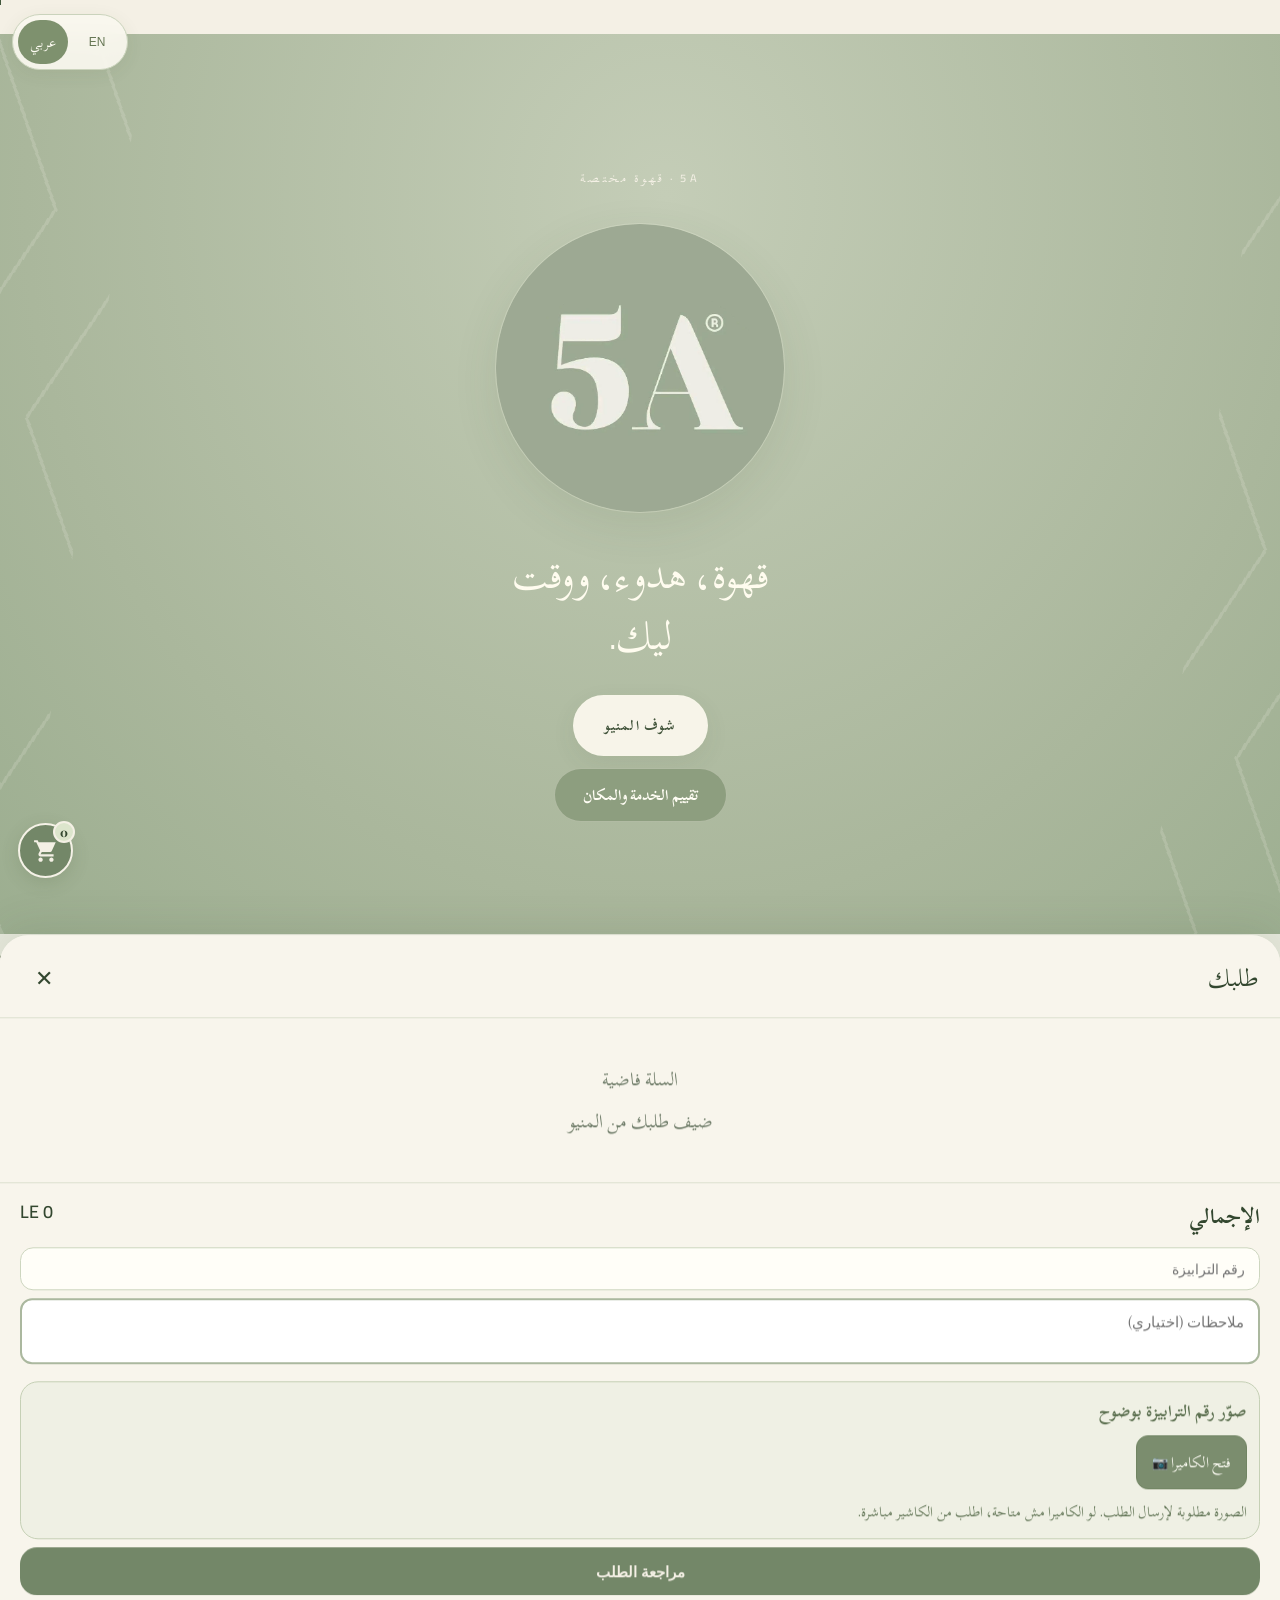
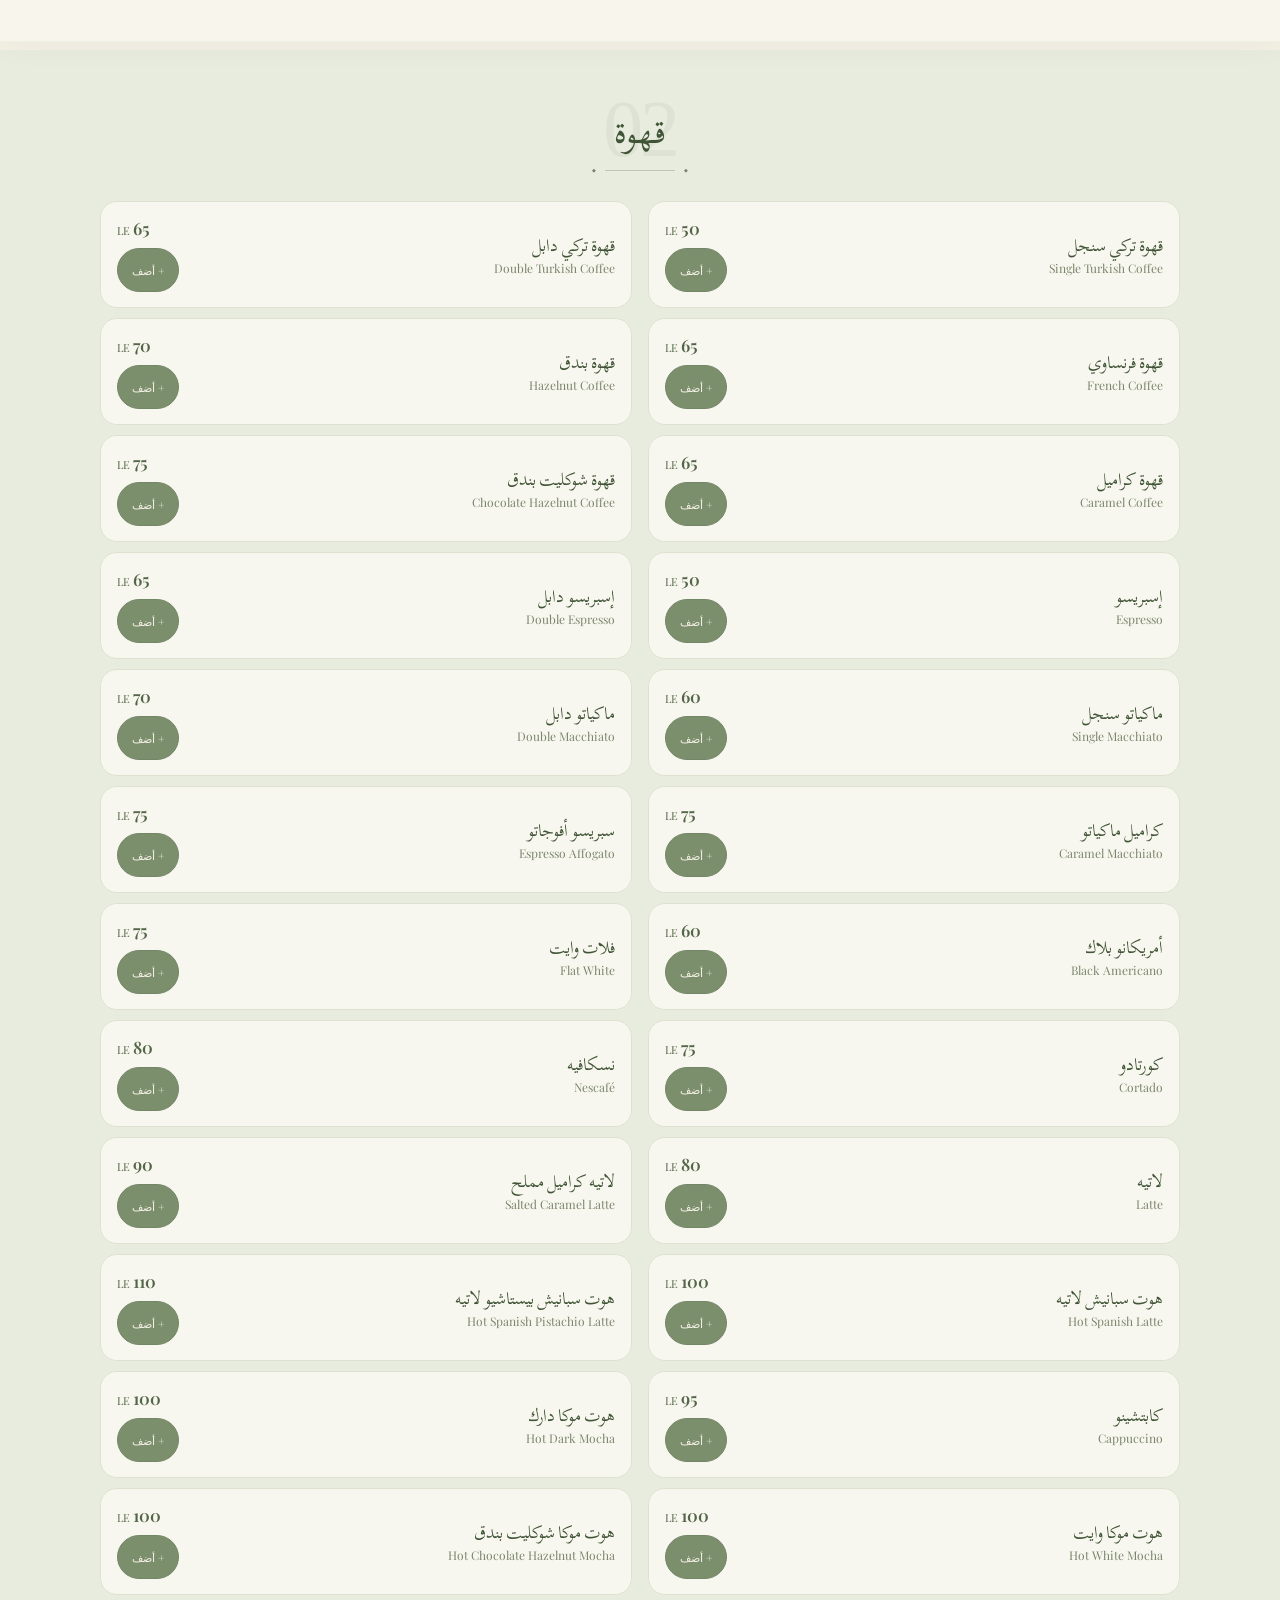
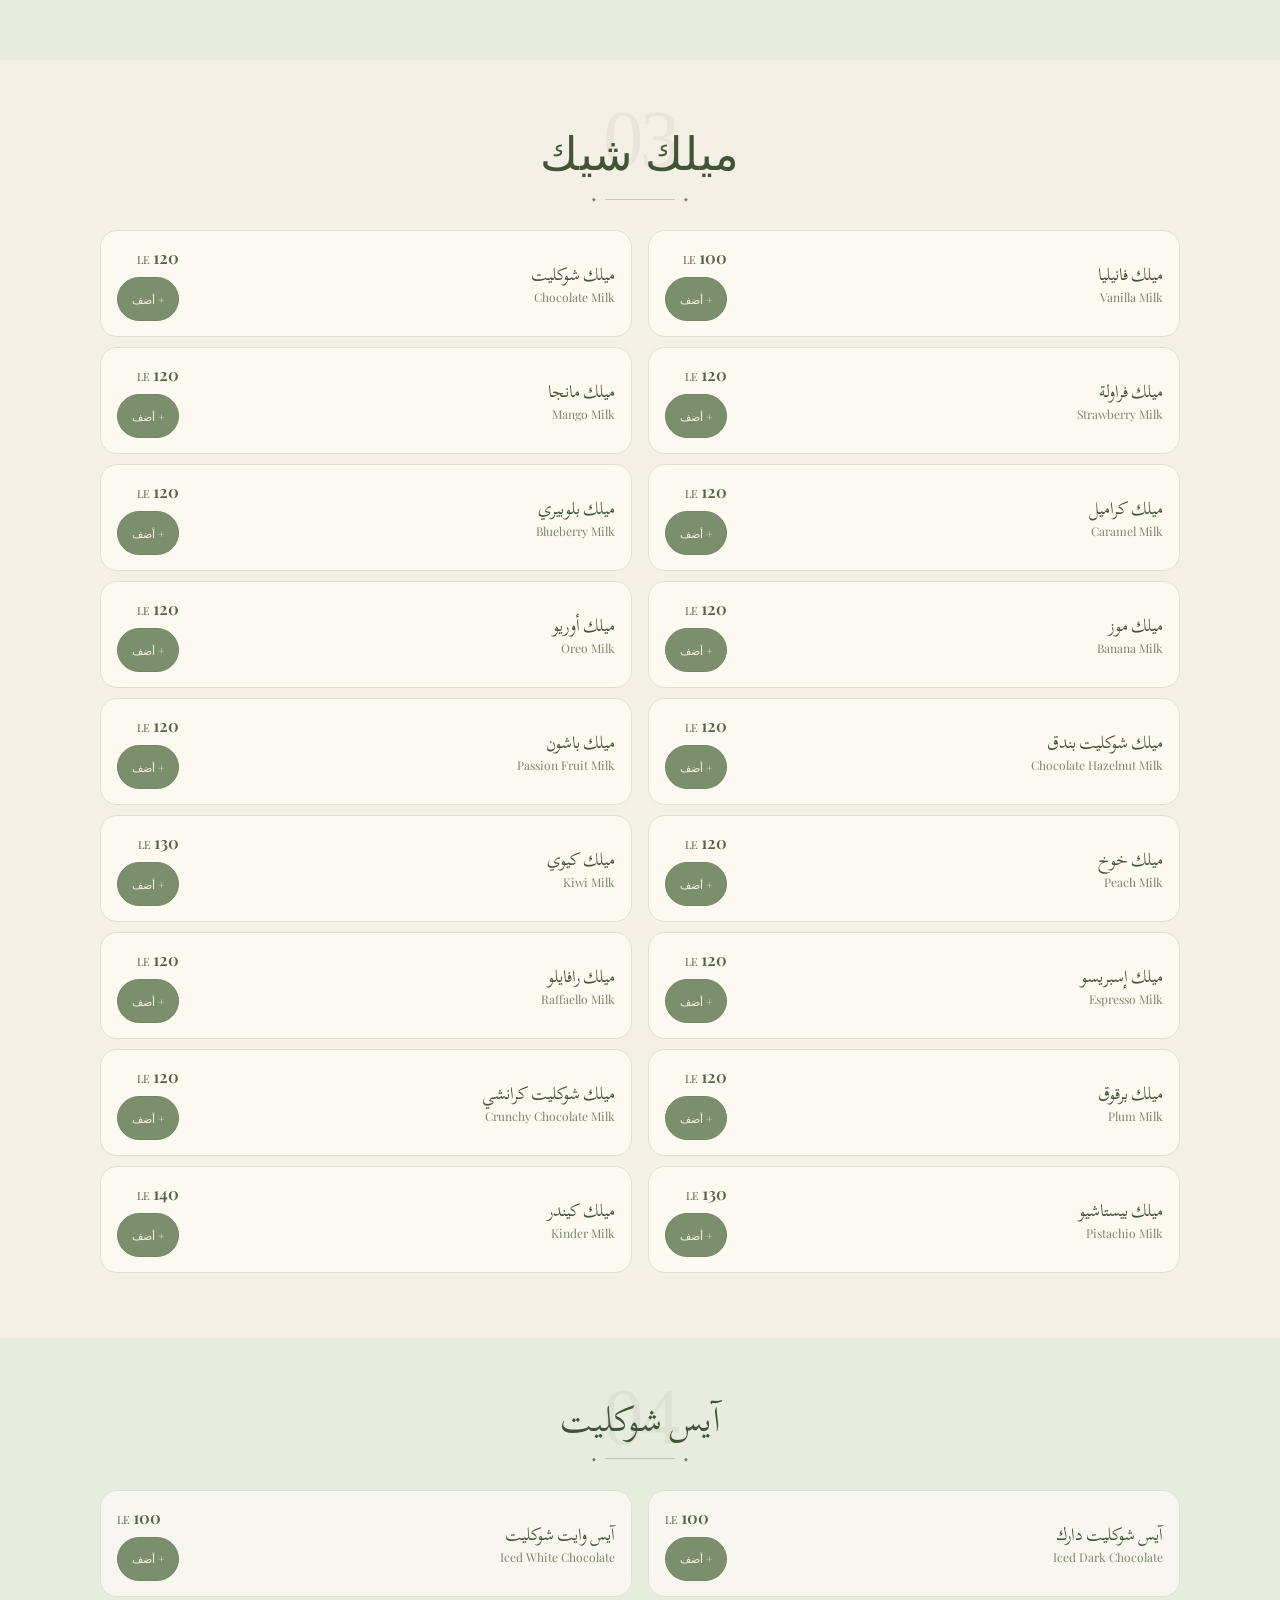
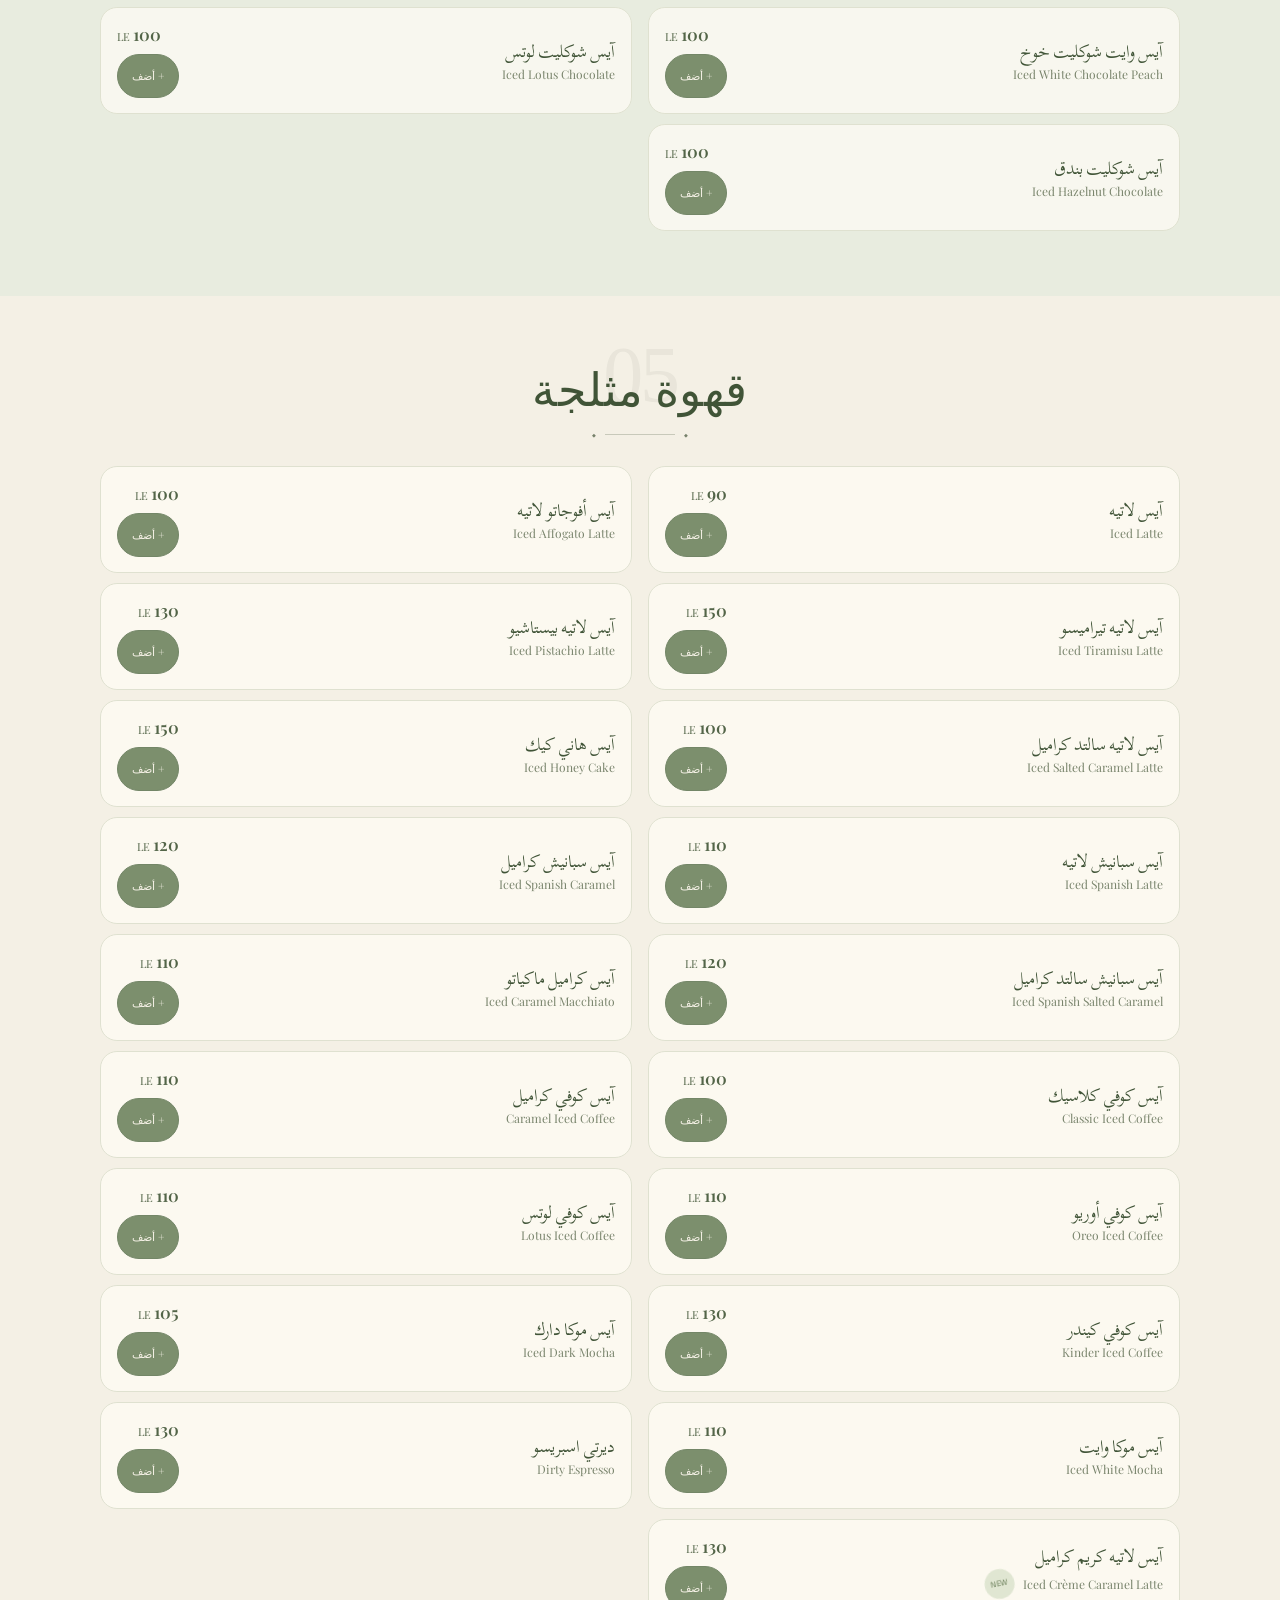
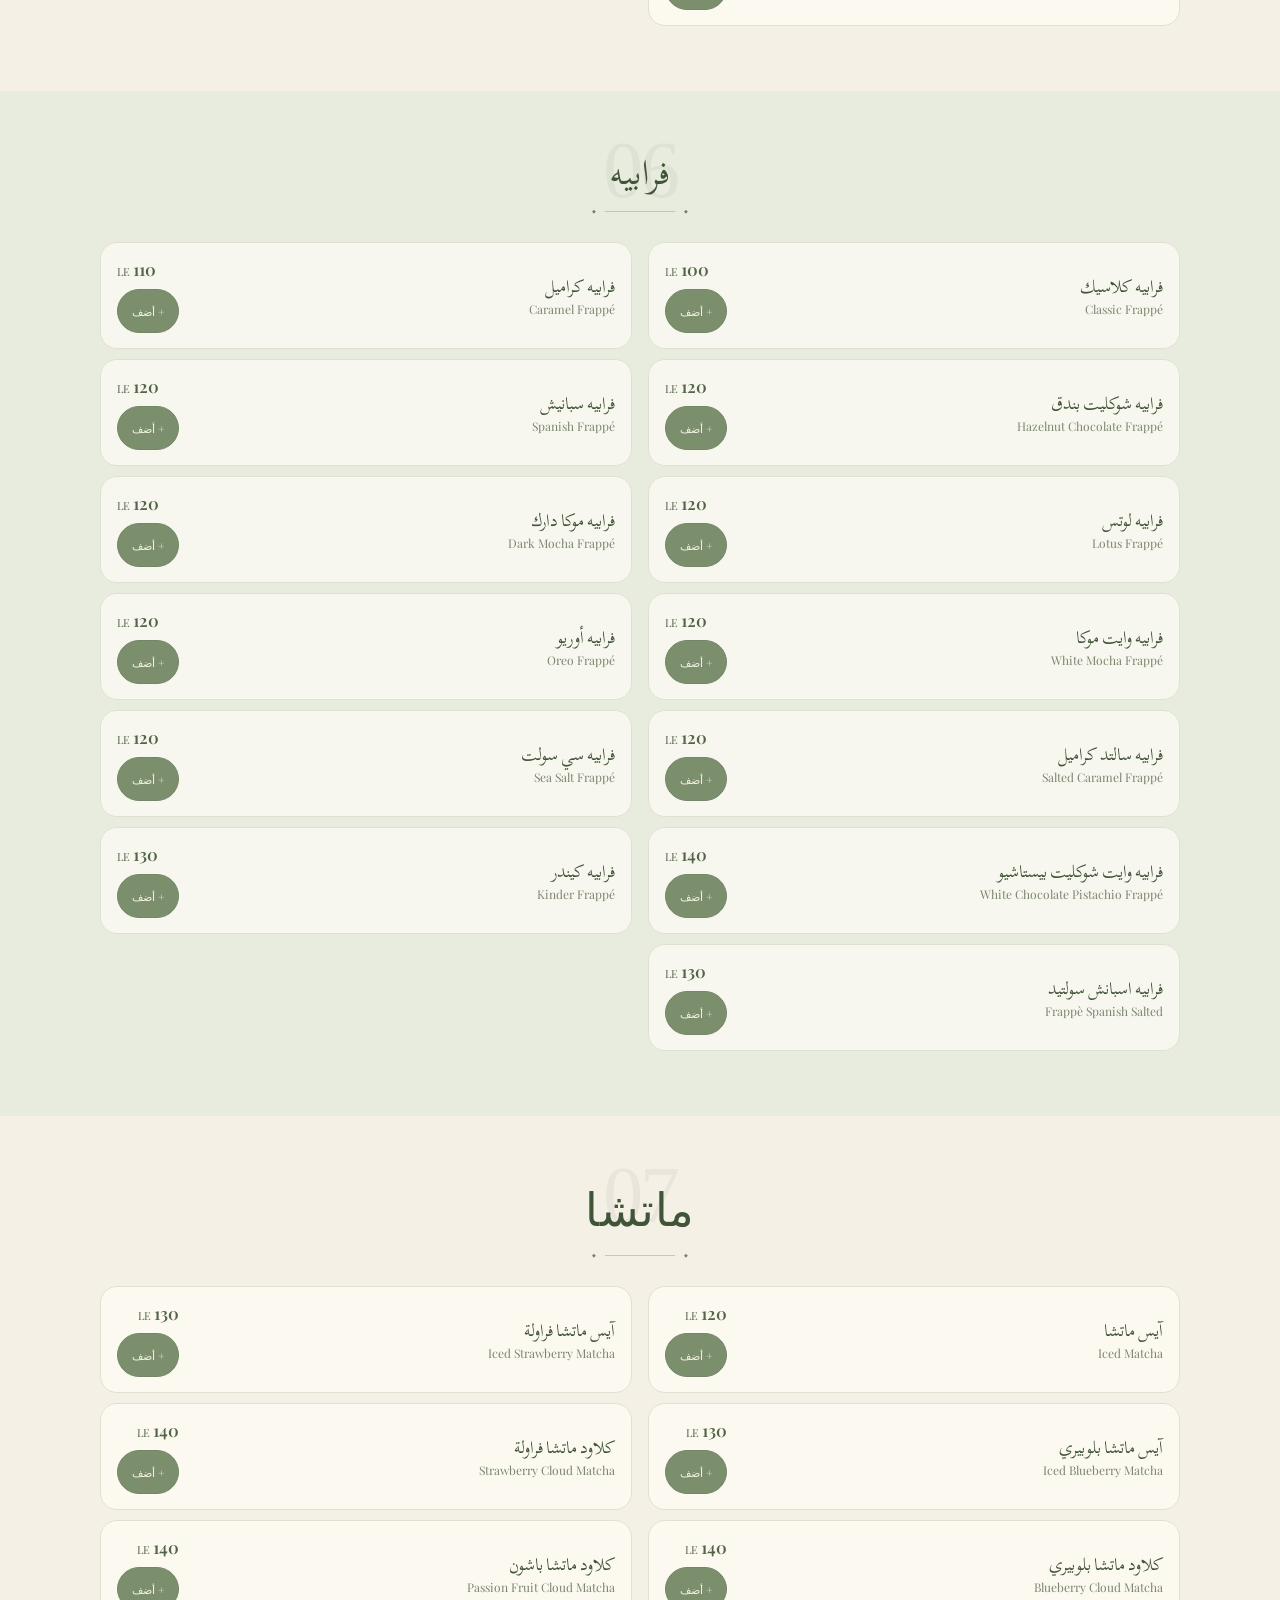
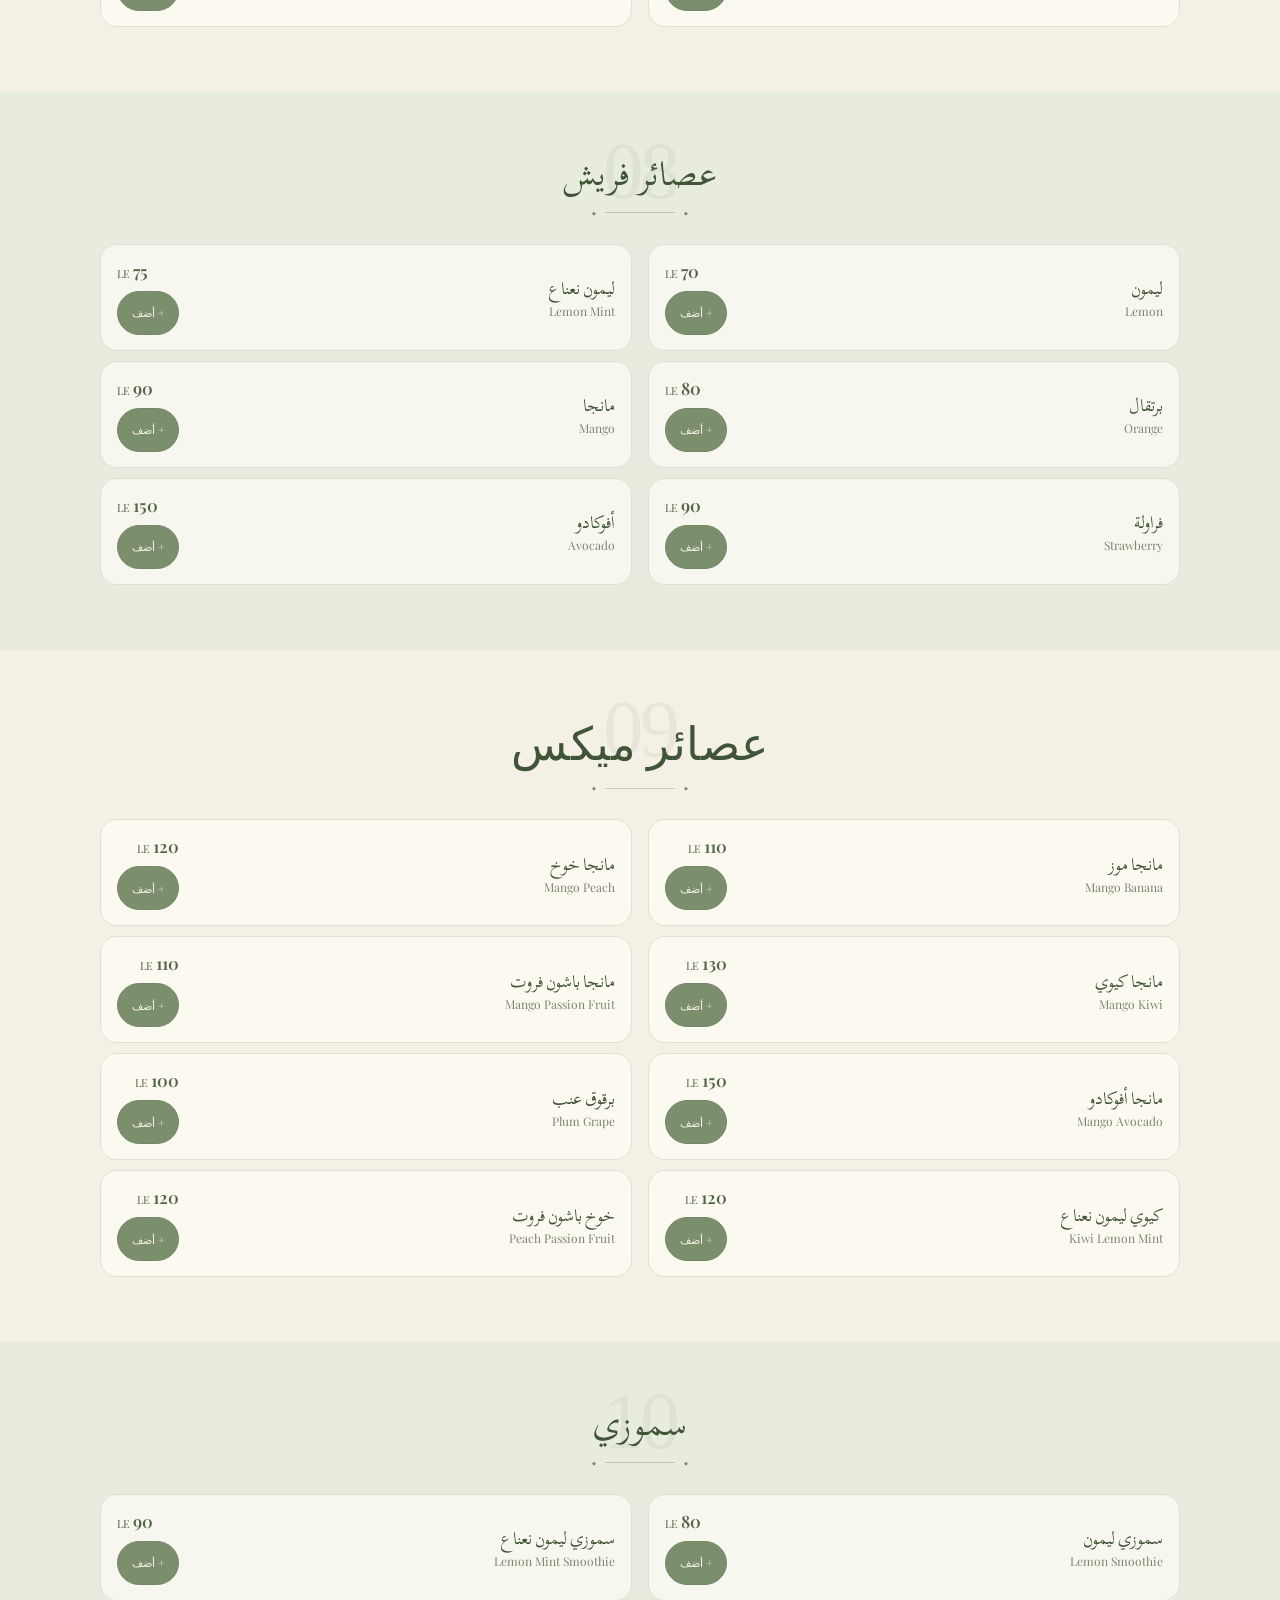
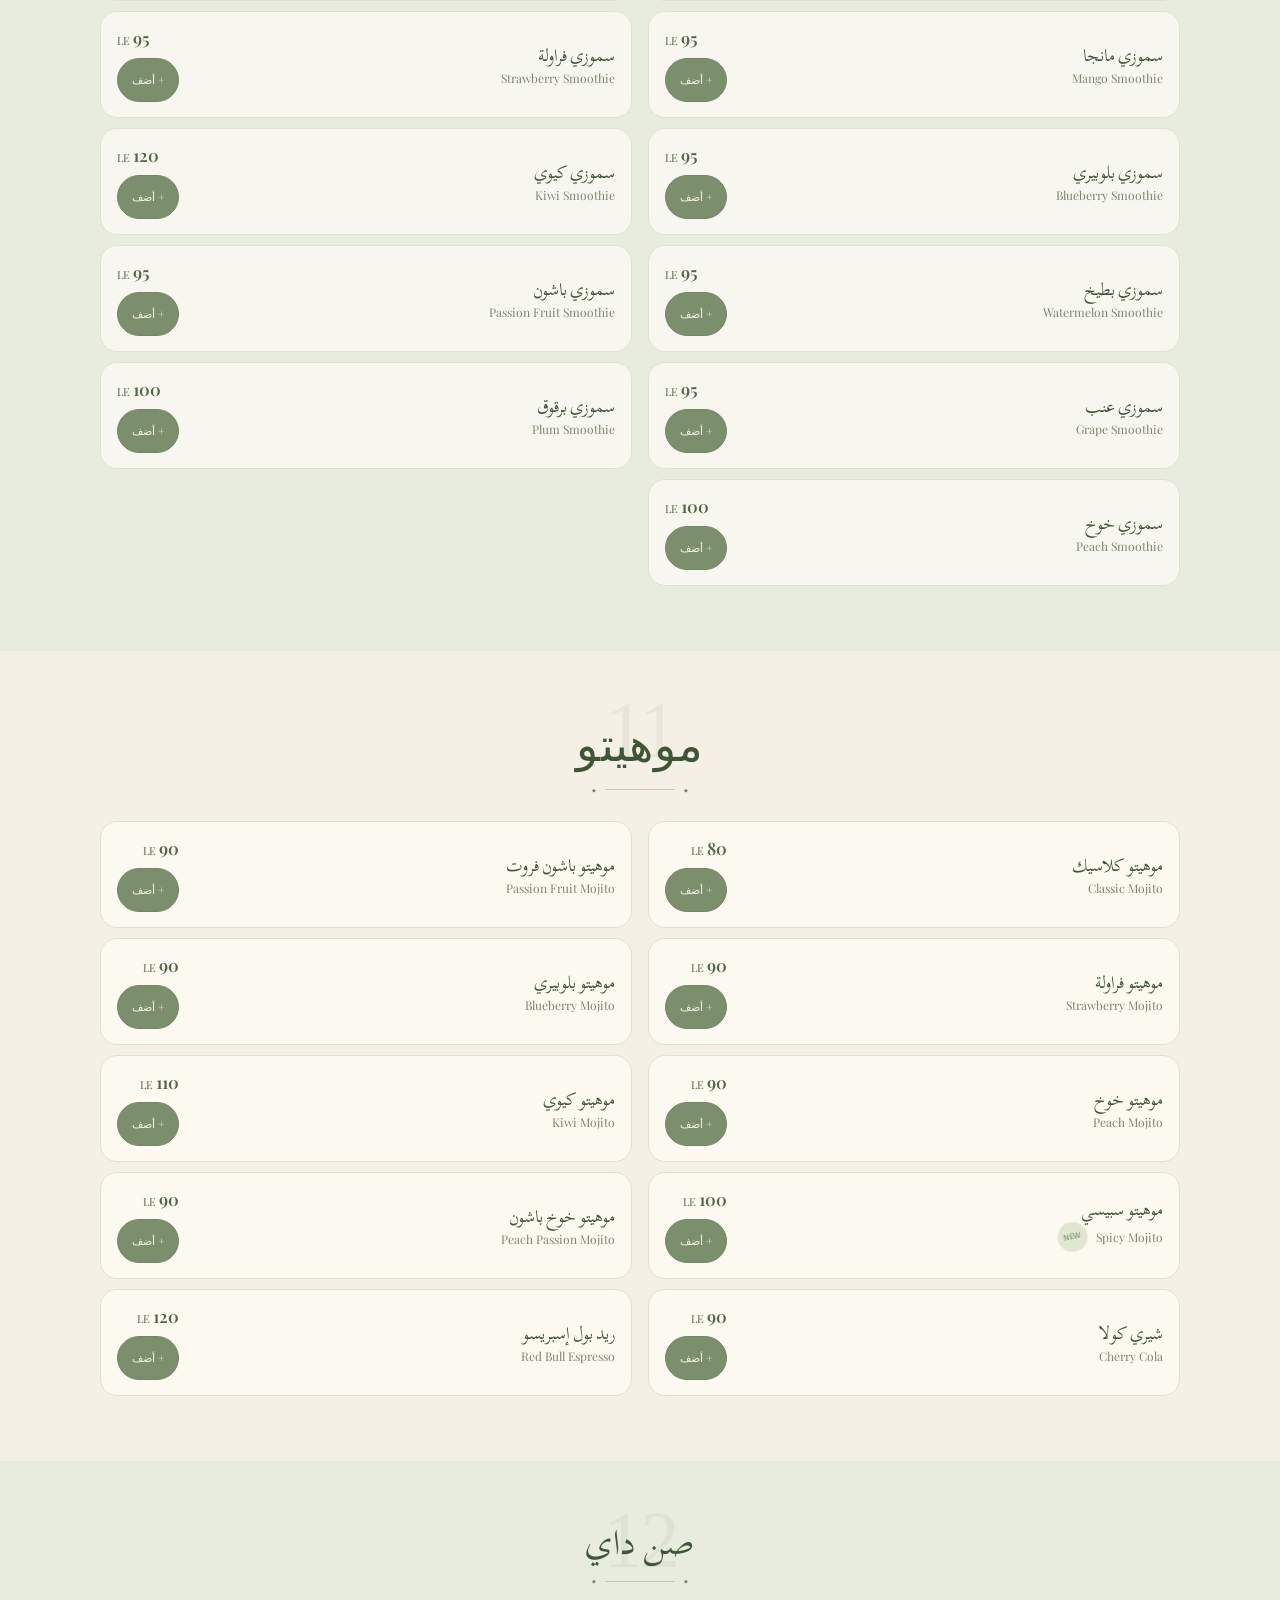
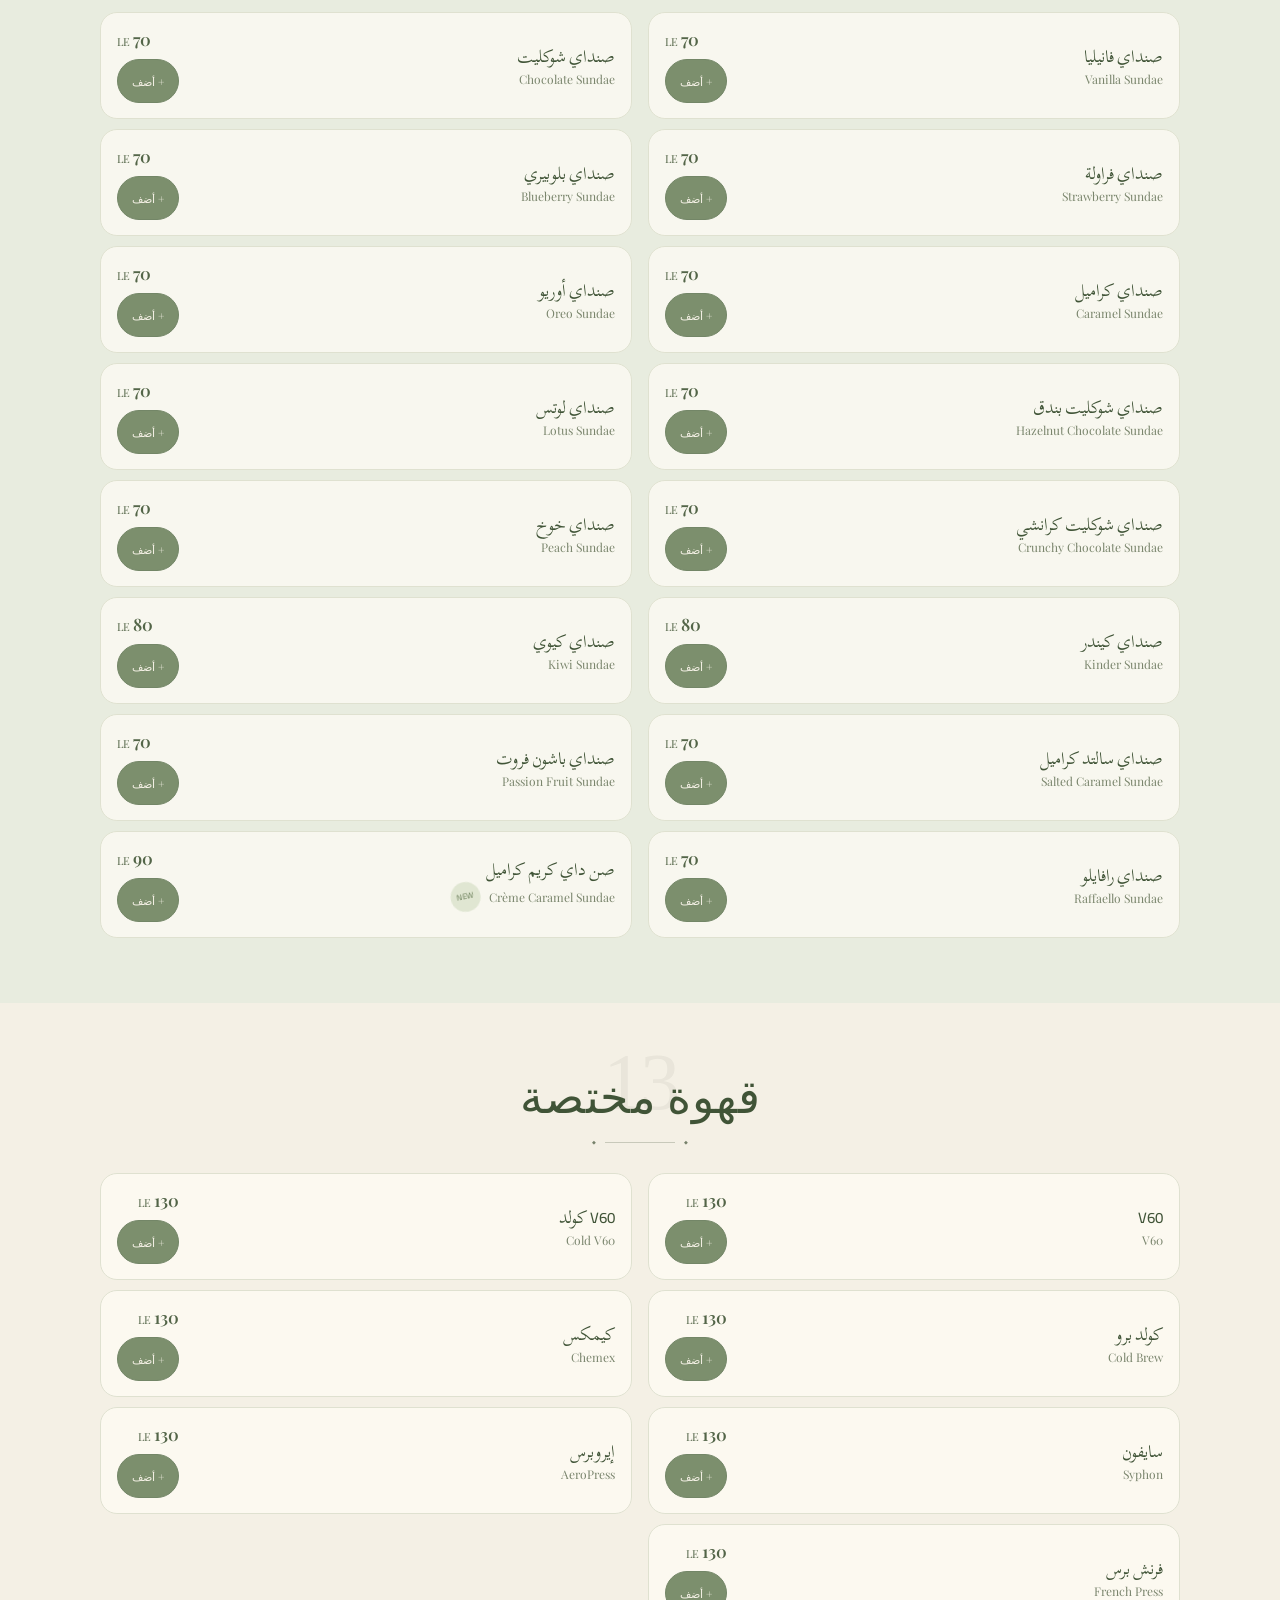
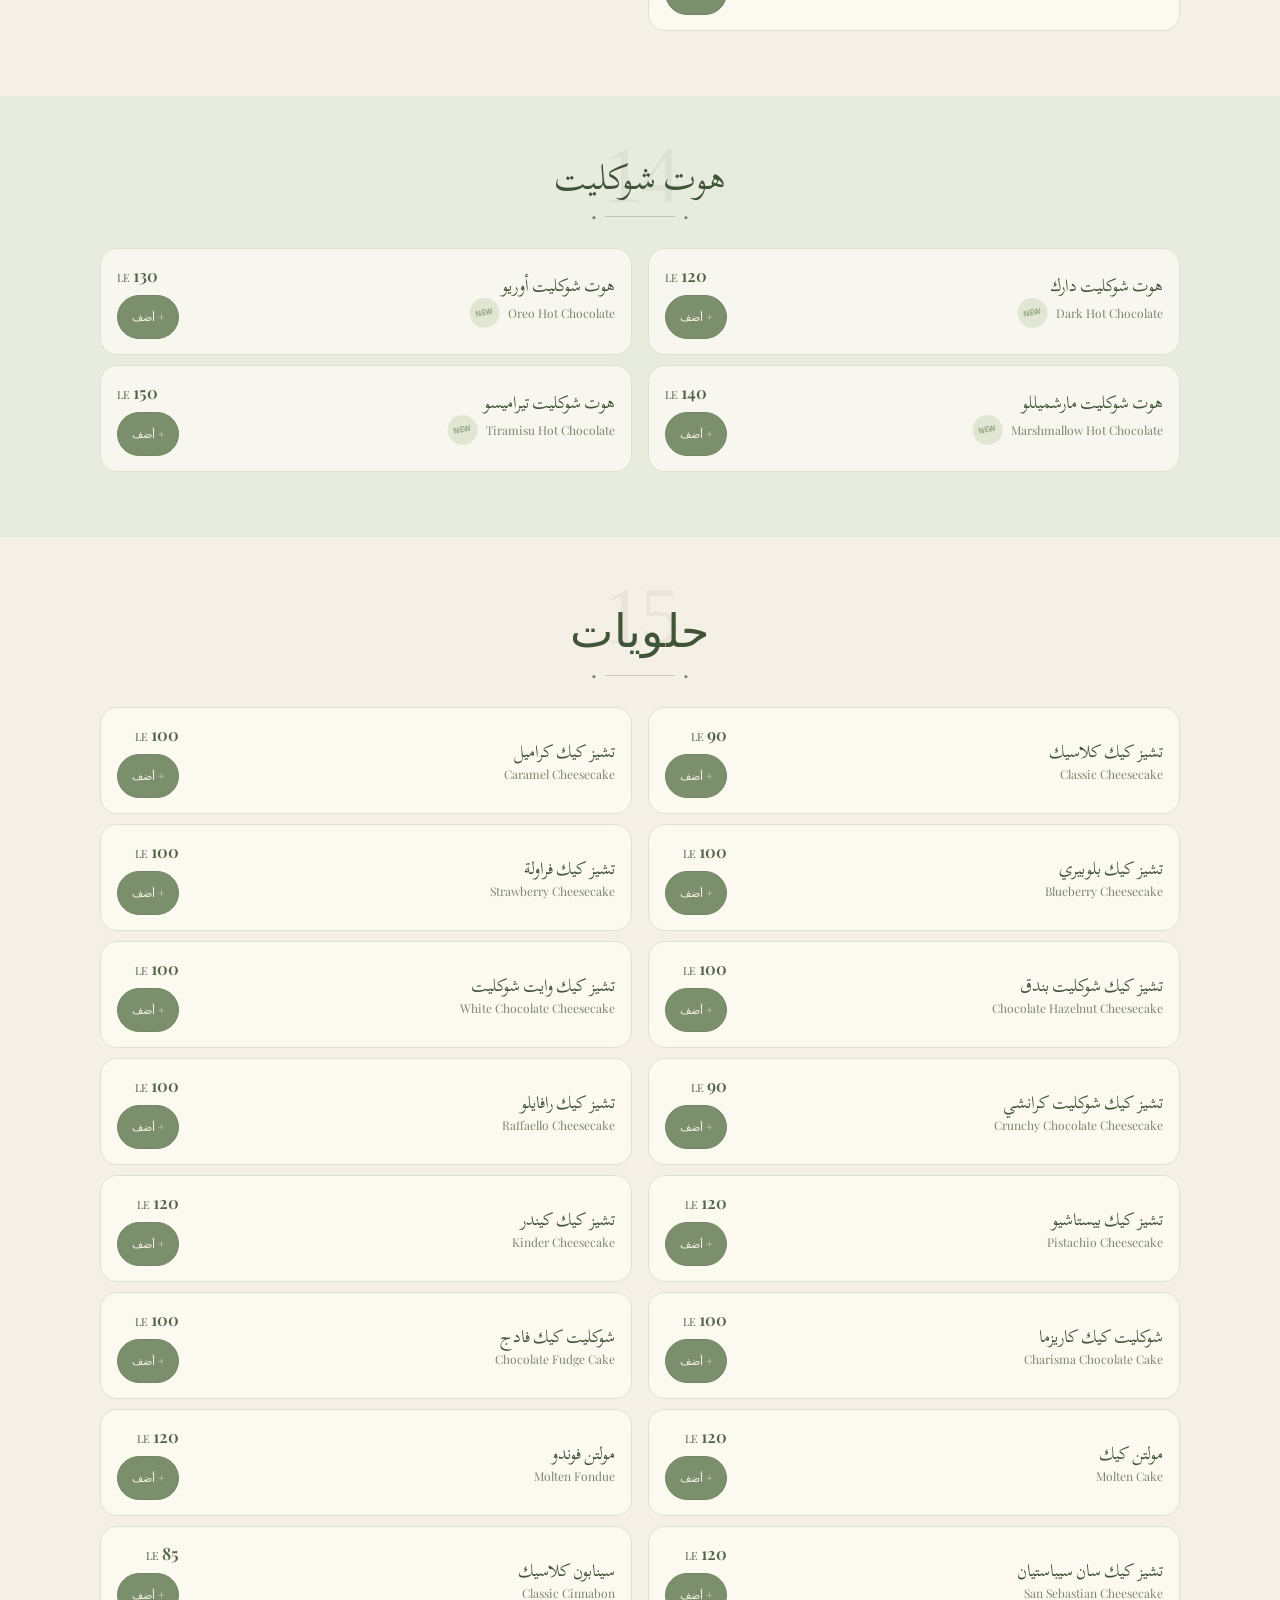
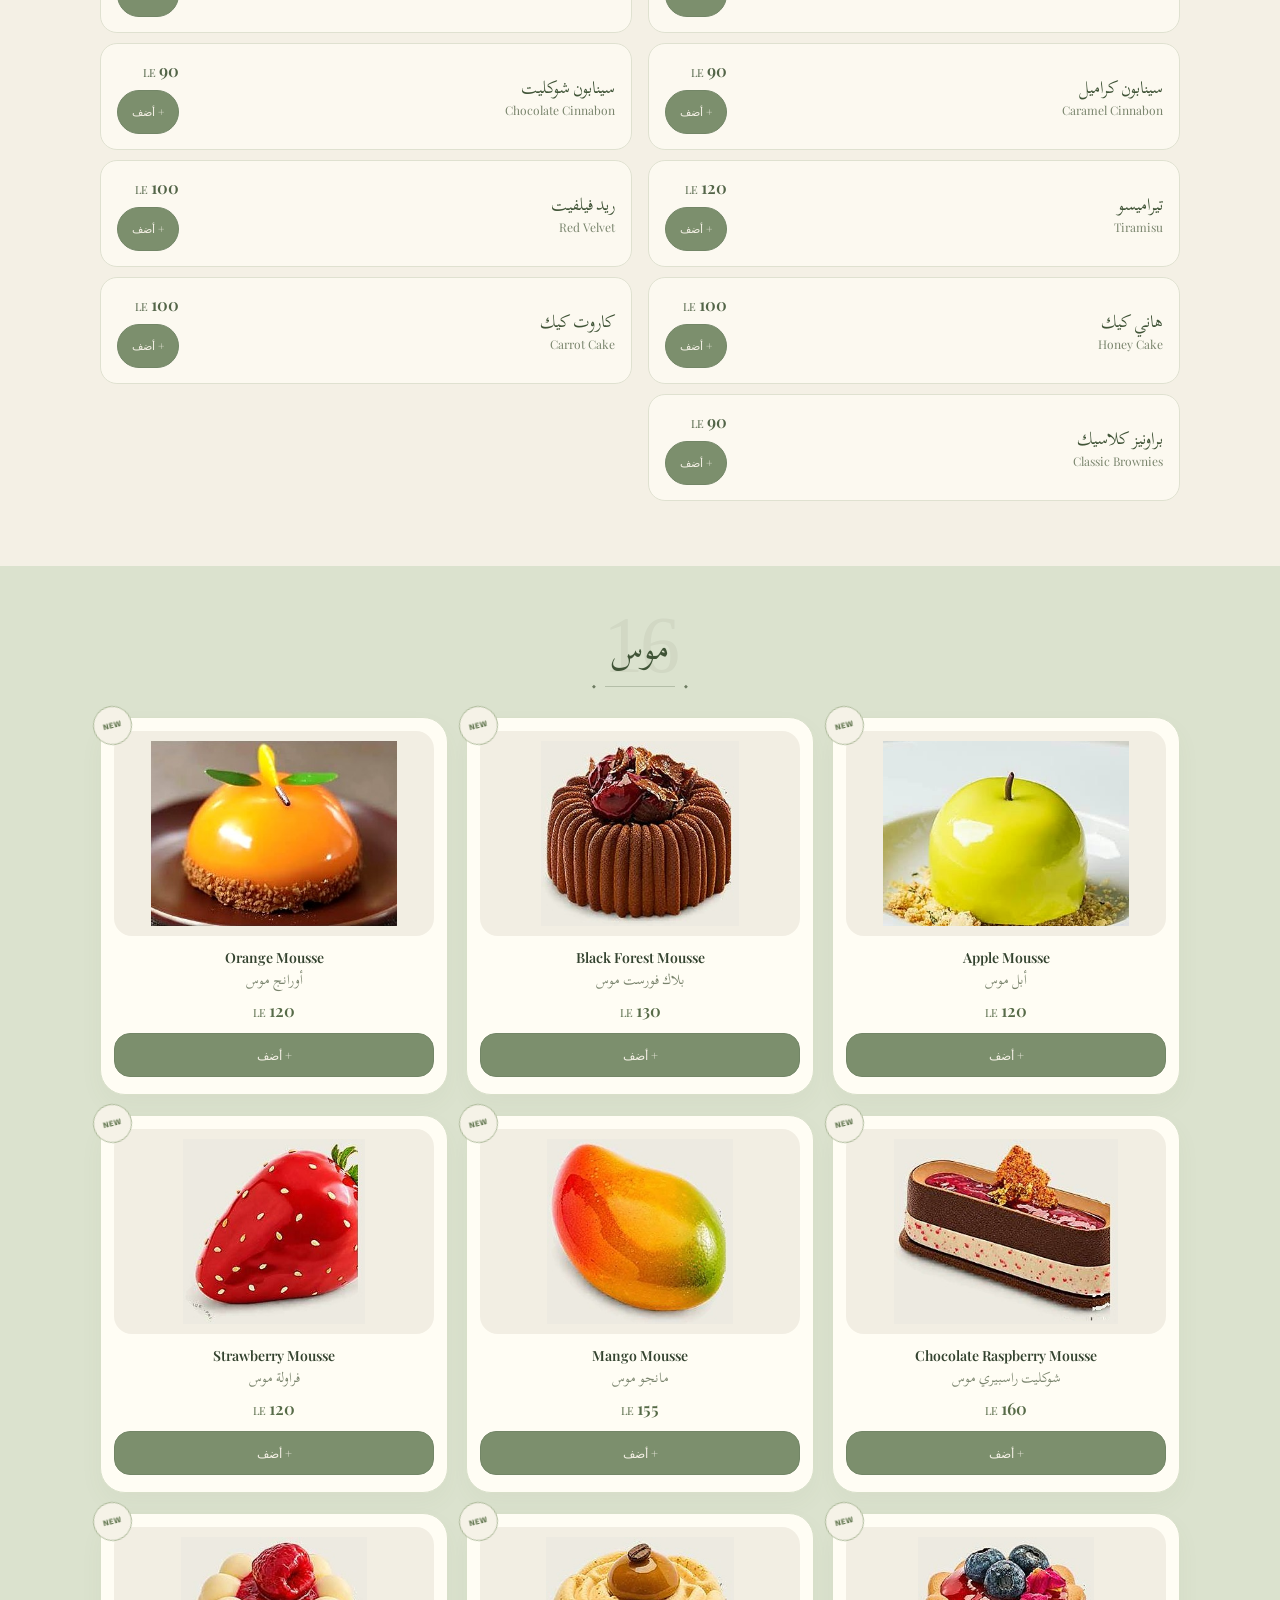
==== commit 7937ee1a: "Apply approved clean category films and lightweight site motion Refactor styles and scripts for cate" ====
--- a/index.html
+++ b/index.html
@@ -11,68 +11,64 @@
 <link href="https://fonts.googleapis.com/css2?family=Playfair+Display:ital,wght@0,400..900;1,400..900&family=Pinyon+Script&family=Cairo:wght@300;400;600;700&display=swap" rel="stylesheet">
 <style>
 :root{
- --ivory:#f2efe6; --ivory2:#e9e5d8; --sage:#9dab90; --sage-l:#b7c3ab; --sage-d:#6f8262;
- --deep:#33402e; --deep2:#252f21; --ink:#2f3a2a; --ink2:#59644f; --hair:#d3cdb9; --card:#f6f3ea;
- --serif:'Playfair Display',Georgia,'Times New Roman',serif;
- --script:'Pinyon Script',cursive; --ar:'FiveAArabic','Cairo','FiveAArabic',Tahoma,sans-serif;
+--ivory:#f2efe6; --ivory2:#e9e5d8; --sage:#9dab90; --sage-l:#b7c3ab; --sage-d:#6f8262;
+--deep:#33402e; --deep2:#252f21; --ink:#2f3a2a; --ink2:#59644f; --hair:#d3cdb9; --card:#f6f3ea;
+--serif:'Playfair Display',Georgia,'Times New Roman',serif;
+--script:'Pinyon Script',cursive; --ar:'FiveAArabic','Cairo','FiveAArabic',Tahoma,sans-serif;
 }
 *{margin:0;padding:0;box-sizing:border-box}
 html{scroll-behavior:smooth}
 body{background:var(--ivory);color:var(--ink);font-family:var(--serif);-webkit-font-smoothing:antialiased;overflow-x:hidden}
 img{display:block;max-width:100%}
 #bar{position:fixed;top:0;left:0;height:4px;width:0;background:var(--ivory);z-index:100;box-shadow:0 0 0 1px var(--deep)}
-
 /* hero */
 .hero{position:relative;min-height:100svh;color:var(--ivory);
- background:radial-gradient(circle at 50% 38%,#b9c6ac 0%,var(--sage) 45%,#74866a 100%);
- display:flex;flex-direction:column;align-items:center;justify-content:center;text-align:center;
- overflow:hidden;padding:90px 24px 90px}
+background:radial-gradient(circle at 50% 38%,#b9c6ac 0%,var(--sage) 45%,#74866a 100%);
+display:flex;flex-direction:column;align-items:center;justify-content:center;text-align:center;
+overflow:hidden;padding:90px 24px 90px}
 .hero::before,.hero::after{content:"";position:absolute;top:-40px;bottom:-40px;width:150px;opacity:.7;
- background-image:url("data:image/svg+xml,%3Csvg xmlns='http://www.w3.org/2000/svg' width='130' height='260' viewBox='0 0 130 260'%3E%3Cpath d='M0 0 L65 130 L0 260 M65 0 L130 130 L65 260' fill='none' stroke='%23f2efe6' stroke-width='2'/%3E%3C/svg%3E");
- background-repeat:repeat-y;background-size:130px 260px;animation:drift 14s linear infinite}
+background-image:url("data:image/svg+xml,%3Csvg xmlns='http://www.w3.org/2000/svg' width='130' height='260' viewBox='0 0 130 260'%3E%3Cpath d='M0 0 L65 130 L0 260 M65 0 L130 130 L65 260' fill='none' stroke='%23f2efe6' stroke-width='2'/%3E%3C/svg%3E");
+background-repeat:repeat-y;background-size:130px 260px;animation:drift 14s linear infinite}
 .hero::before{left:-62px}
 .hero::after{right:-62px;animation-direction:reverse}
 @keyframes drift{from{background-position-y:0}to{background-position-y:260px}}
 .hero .tf{font-family:var(--script);font-size:clamp(56px,13vw,110px);line-height:1;color:var(--ivory);
- text-shadow:0 4px 24px rgba(37,47,33,.45);margin-bottom:14px;opacity:0;animation:tfr 1s .1s ease forwards}
+text-shadow:0 4px 24px rgba(37,47,33,.45);margin-bottom:14px;opacity:0;animation:tfr 1s .1s ease forwards}
 @keyframes tfr{from{opacity:0;transform:translateY(30px) rotate(-4deg)}to{opacity:1;transform:rotate(-4deg)}}
 .lgw{position:relative;width:min(340px,70vw);aspect-ratio:1}
 .lgw::before,.lgw::after{content:"";position:absolute;inset:-6px;border-radius:50%;border:2px solid var(--ivory);opacity:0;
- animation:ring 3.2s 1.4s ease-out infinite}
+animation:ring 3.2s 1.4s ease-out infinite}
 .lgw::after{animation-delay:2.5s}
 @keyframes ring{0%{transform:scale(1);opacity:.8}100%{transform:scale(1.35);opacity:0}}
 .hero .lg{width:100%;height:100%;border-radius:50%;box-shadow:0 26px 60px rgba(37,47,33,.5);
- opacity:0;animation:pop 1.1s .35s cubic-bezier(.2,1.4,.3,1) forwards,float 6s 1.6s ease-in-out infinite}
+opacity:0;animation:pop 1.1s .35s cubic-bezier(.2,1.4,.3,1) forwards,float 6s 1.6s ease-in-out infinite}
 @keyframes float{0%,100%{transform:translateY(0)}50%{transform:translateY(-12px)}}
 .hero .tag{margin-top:34px;font-size:clamp(16px,3.4vw,22px);letter-spacing:.26em;text-transform:uppercase;
- font-weight:700;opacity:0;animation:rise 1s .9s ease forwards}
+font-weight:700;opacity:0;animation:rise 1s .9s ease forwards}
 .btn{margin-top:28px;display:inline-block;font-family:var(--ar);font-weight:700;font-size:14px;letter-spacing:.2em;
- text-transform:uppercase;text-decoration:none;color:var(--deep);background:var(--ivory);padding:15px 34px;
- border-radius:999px;box-shadow:0 10px 26px rgba(37,47,33,.35);opacity:0;animation:rise 1s 1.1s ease forwards;
- transition:transform .3s,box-shadow .3s}
+text-transform:uppercase;text-decoration:none;color:var(--deep);background:var(--ivory);padding:15px 34px;
+border-radius:999px;box-shadow:0 10px 26px rgba(37,47,33,.35);opacity:0;animation:rise 1s 1.1s ease forwards;
+transition:transform .3s,box-shadow .3s}
 .btn:hover,.btn:active{transform:translateY(-3px) scale(1.04);box-shadow:0 16px 34px rgba(37,47,33,.45)}
 @keyframes rise{from{opacity:0;transform:translateY(26px)}to{opacity:1;transform:none}}
 @keyframes pop{from{opacity:0;transform:scale(.8)}to{opacity:1;transform:scale(1)}}
-
 .review-hero{margin-top:12px;letter-spacing:0;text-transform:none;font-size:15px;padding:11px 28px;background:var(--deep);color:var(--ivory);border:1px solid rgba(242,239,230,.6);position:relative;z-index:1;animation-delay:1.2s}
 .rate-link{border-color:#d2b779;color:#f0d49a}
 /* ticker */
 .tick{background:var(--deep2);color:var(--ivory);overflow:hidden;white-space:nowrap;padding:14px 0;
- font-weight:800;font-size:15px;letter-spacing:.3em;text-transform:uppercase}
+font-weight:800;font-size:15px;letter-spacing:.3em;text-transform:uppercase}
 .tick div{display:inline-block;animation:mq 30s linear infinite}
 .tick span{padding:0 18px} .tick i{font-style:normal;color:var(--sage)}
 @keyframes mq{from{transform:translateX(0)}to{transform:translateX(-50%)}}
-
 /* nav */
 nav{position:sticky;top:0;z-index:50;background:var(--deep);box-shadow:0 6px 20px rgba(37,47,33,.3)}
 .nwrap{display:flex;align-items:center;gap:8px;overflow-x:auto;padding:10px 14px;scrollbar-width:none}
 .nwrap::-webkit-scrollbar{display:none}
 .nl{flex:0 0 auto;width:34px;height:34px;border-radius:50%;margin-right:4px}
 .nv{flex:0 0 auto;font-family:var(--ar);font-weight:700;font-size:13px;letter-spacing:.04em;
- color:var(--ivory);text-decoration:none;padding:8px 15px;border:1px solid rgba(242,239,230,.3);
- border-radius:999px;transition:all .25s}
+color:var(--ivory);text-decoration:none;padding:8px 15px;border:1px solid rgba(242,239,230,.3);
+border-radius:999px;transition:all .25s}
 .nv.on{background:var(--ivory);color:var(--deep);border-color:var(--ivory);transform:scale(1.06)}
-
 /* sections */
 .sec{position:relative;padding:84px 22px 70px;scroll-margin-top:52px;overflow:hidden}
 .sec>*{max-width:1080px;margin-left:auto;margin-right:auto}
@@ -81,28 +77,27 @@
 .sec.mouse{background:var(--sage)!important;color:var(--deep2);--ink:#252f21;--ink2:#3d4a36;--hair:rgba(37,47,33,.3);--sage-d:#33402e;--card:#f2efe6;--ivory2:#e6e1d1}
 .sh{text-align:center;margin-bottom:38px;position:relative}
 .gn{position:absolute;left:50%;top:-34px;transform:translateX(-50%);font-weight:900;font-size:clamp(120px,32vw,230px);
- line-height:1;color:currentColor;opacity:.08;pointer-events:none;letter-spacing:-.04em}
+line-height:1;color:currentColor;opacity:.08;pointer-events:none;letter-spacing:-.04em}
 .sar{position:relative;font-family:var(--ar);font-weight:600;font-size:20px;color:var(--ink2);margin-bottom:4px}
 .sh h2{position:relative;display:inline-block;font-weight:900;font-size:clamp(38px,9vw,66px);
- letter-spacing:.04em;text-transform:uppercase;color:var(--sage-d);padding:0 8px;line-height:1.05}
+letter-spacing:.04em;text-transform:uppercase;color:var(--sage-d);padding:0 8px;line-height:1.05}
 .sec:nth-of-type(odd) .sh h2{color:var(--deep)}
 .sh h2 em{position:absolute;left:50%;top:60%;transform:translateX(-50%) rotate(-5deg);
- font-family:var(--script);font-weight:400;text-transform:none;letter-spacing:0;
- font-size:clamp(34px,6vw,54px);color:var(--sage);opacity:.95;pointer-events:none;text-shadow:0 2px 8px rgba(0,0,0,.15)}
+font-family:var(--script);font-weight:400;text-transform:none;letter-spacing:0;
+font-size:clamp(34px,6vw,54px);color:var(--sage);opacity:.95;pointer-events:none;text-shadow:0 2px 8px rgba(0,0,0,.15)}
 .sec:nth-of-type(odd) .sh h2 em{color:var(--sage-d)}
 .sec.mouse .sh h2 em{color:var(--ivory)}
 .rule{display:flex;align-items:center;justify-content:center;gap:12px;margin-top:16px;color:var(--ink2)}
 .rule span{width:min(240px,40vw);height:2px;background:currentColor;opacity:.5}
 .rule i{font-style:normal;font-size:11px}
 .note{text-align:center;font-family:var(--ar);font-size:14px;font-weight:700;letter-spacing:.14em;
- text-transform:uppercase;color:var(--ink2);margin:-16px auto 28px}
+text-transform:uppercase;color:var(--ink2);margin:-16px auto 28px}
 .note span{font-weight:400;letter-spacing:0;text-transform:none}
-
 /* rows */
 .ml{list-style:none;columns:2;column-gap:56px}
 @media(max-width:640px){.ml{columns:1}}
 .mi{position:relative;display:flex;align-items:center;gap:10px;padding:11px 12px;margin:0 -12px;
- break-inside:avoid;border-radius:12px;transition:background .25s,transform .25s}
+break-inside:avoid;border-radius:12px;transition:background .25s,transform .25s}
 .mi:hover,.mi:active{background:rgba(157,171,144,.28);transform:translateX(6px)}
 .mt{display:flex;flex-direction:column;gap:1px}
 .nm{font-weight:800;font-size:17px;color:var(--ink)}
@@ -113,15 +108,14 @@
 .mi .pr{background:var(--sage);color:var(--deep2);padding:5px 12px;border-radius:999px}
 .sec:nth-of-type(odd) .mi .pr{background:var(--deep);color:var(--ivory)}
 .stamp{position:absolute;top:-8px;left:-8px;width:44px;height:44px;background:var(--ivory);border:2px solid var(--deep);
- color:var(--deep);border-radius:50%;display:grid;place-items:center;font-family:var(--ar);z-index:2;
- font-size:9.5px;font-weight:800;letter-spacing:.1em;transform:rotate(-14deg);animation:wob 3s ease-in-out infinite}
+color:var(--deep);border-radius:50%;display:grid;place-items:center;font-family:var(--ar);z-index:2;
+font-size:9.5px;font-weight:800;letter-spacing:.1em;transform:rotate(-14deg);animation:wob 3s ease-in-out infinite}
 @keyframes wob{0%,100%{transform:rotate(-14deg)}50%{transform:rotate(-6deg) scale(1.08)}}
-
 /* mousse cards */
 .grid{display:grid;grid-template-columns:repeat(3,1fr);gap:34px 22px}
 @media(max-width:820px){.grid{grid-template-columns:repeat(2,1fr);gap:30px 14px}}
 .card{position:relative;background:var(--card);border-radius:22px;padding:14px 10px 18px;text-align:center;
- box-shadow:0 14px 34px -16px rgba(37,47,33,.55);transition:transform .45s cubic-bezier(.2,1,.3,1),box-shadow .45s}
+box-shadow:0 14px 34px -16px rgba(37,47,33,.55);transition:transform .45s cubic-bezier(.2,1,.3,1),box-shadow .45s}
 .card:hover,.card:active{transform:translateY(-8px) rotate(-.6deg);box-shadow:0 26px 48px -18px rgba(37,47,33,.65)}
 .ph{display:grid;place-items:center;height:210px;background:#edeae1;border-radius:16px;overflow:hidden}
 .ph img{max-height:186px;max-width:92%;width:auto;transition:transform .5s cubic-bezier(.2,1,.3,1)}
@@ -131,47 +125,44 @@
 .card .pr{margin:8px auto 0;background:var(--deep);color:var(--ivory);padding:5px 16px;border-radius:999px}
 .card .stamp{top:-12px;left:-8px}
 .stamp-i{display:inline-grid;place-items:center;width:30px;height:30px;margin-inline-start:8px;
- background:var(--sage);border:0;color:var(--deep2);border-radius:50%;font-family:var(--ar);
- font-style:normal;font-size:8px;font-weight:800;letter-spacing:.08em;vertical-align:middle;
- transform:rotate(-12deg) translateY(-2px)}
-
+background:var(--sage);border:0;color:var(--deep2);border-radius:50%;font-family:var(--ar);
+font-style:normal;font-size:8px;font-weight:800;letter-spacing:.08em;vertical-align:middle;
+transform:rotate(-12deg) translateY(-2px)}
 footer{background:var(--deep2);color:var(--ivory);text-align:center;padding:64px 24px 50px}
 footer img{width:110px;height:110px;border-radius:50%;margin:0 auto 16px}
 footer .tf{font-family:var(--script);font-size:52px;transform:rotate(-3deg)}
 footer .tg{margin-top:12px;font-size:13px;letter-spacing:.26em;text-transform:uppercase;opacity:.9}
-
 .rv{opacity:0;transform:translateY(34px) scale(.98);transition:opacity .7s ease,transform .7s cubic-bezier(.2,1,.3,1);
- transition-delay:calc(var(--d)*55ms)}
+transition-delay:calc(var(--d)*55ms)}
 .rv.in{opacity:1;transform:none}
 @media(prefers-reduced-motion:reduce){
- *,*::before,*::after{animation:none!important;transition:none!important}
- .rv{opacity:1;transform:none}
- .hero .tf,.hero .lg,.hero .tag,.btn{opacity:1}
- html{scroll-behavior:auto}
+*,*::before,*::after{animation:none!important;transition:none!important}
+.rv{opacity:1;transform:none}
+.hero .tf,.hero .lg,.hero .tag,.btn{opacity:1}
+html{scroll-behavior:auto}
 }
-
 /* ===== cart ===== */
 .add-btn{flex:none;align-self:center;background:var(--deep);color:var(--ivory);border:0;border-radius:999px;
- padding:6px 14px;font-family:var(--serif);font-weight:700;font-size:13px;cursor:pointer;
- transition:transform .15s,background .25s;box-shadow:0 2px 8px rgba(31,59,45,.25)}
+padding:6px 14px;font-family:var(--serif);font-weight:700;font-size:13px;cursor:pointer;
+transition:transform .15s,background .25s;box-shadow:0 2px 8px rgba(31,59,45,.25)}
 .add-btn:active{transform:scale(.93)}
 .add-btn.added{background:var(--sage);color:var(--deep2)}
 .card-add{width:100%;margin-top:10px;padding:9px 14px;font-size:14px}
 #cart-fab{position:fixed;bottom:22px;inset-inline-end:18px;z-index:900;width:60px;height:60px;border-radius:50%;
- background:var(--deep);color:var(--ivory);border:2px solid var(--ivory);display:grid;place-items:center;cursor:pointer;
- box-shadow:0 6px 20px rgba(31,59,45,.45);transition:transform .2s}
+background:var(--deep);color:var(--ivory);border:2px solid var(--ivory);display:grid;place-items:center;cursor:pointer;
+box-shadow:0 6px 20px rgba(31,59,45,.45);transition:transform .2s}
 #cart-fab:hover{transform:scale(1.06)}
 #cart-fab svg{width:26px;height:26px;fill:currentColor}
 #cart-count{position:absolute;top:-4px;inset-inline-start:-4px;min-width:22px;height:22px;border-radius:999px;
- background:var(--sage);color:var(--deep2);font-family:var(--serif);font-weight:800;font-size:12px;
- display:grid;place-items:center;padding:0 5px;border:2px solid var(--ivory)}
+background:var(--sage);color:var(--deep2);font-family:var(--serif);font-weight:800;font-size:12px;
+display:grid;place-items:center;padding:0 5px;border:2px solid var(--ivory)}
 #cart-fab.bump{animation:bump .35s}
 @keyframes bump{40%{transform:scale(1.18)}}
 #cart-backdrop{position:fixed;inset:0;background:rgba(20,35,28,.5);z-index:990;opacity:0;pointer-events:none;transition:opacity .3s}
 #cart-backdrop.open{opacity:1;pointer-events:auto}
 #cart-drawer{position:fixed;left:0;right:0;bottom:0;z-index:999;background:var(--ivory);border-radius:22px 22px 0 0;
- max-height:82vh;display:flex;flex-direction:column;transform:translateY(105%);transition:transform .35s cubic-bezier(.2,1,.3,1);
- box-shadow:0 -8px 40px rgba(20,35,28,.35);font-family:var(--serif)}
+max-height:82vh;display:flex;flex-direction:column;transform:translateY(105%);transition:transform .35s cubic-bezier(.2,1,.3,1);
+box-shadow:0 -8px 40px rgba(20,35,28,.35);font-family:var(--serif)}
 #cart-drawer.open{transform:translateY(0)}
 .cart-head{display:flex;align-items:center;justify-content:space-between;padding:16px 20px 10px;border-bottom:2px solid var(--sage)}
 .cart-head h3{margin:0;font-size:20px;color:var(--deep2)}
@@ -185,7 +176,7 @@
 .cart-row .ci-unit{font-size:12px;opacity:.7}
 .qty-ctl{display:flex;align-items:center;gap:8px}
 .qty-ctl button{width:30px;height:30px;border-radius:50%;border:2px solid var(--deep);background:var(--ivory);
- color:var(--deep2);font-weight:800;font-size:16px;cursor:pointer;display:grid;place-items:center;line-height:1}
+color:var(--deep2);font-weight:800;font-size:16px;cursor:pointer;display:grid;place-items:center;line-height:1}
 .qty-ctl .q{min-width:20px;text-align:center;font-weight:800}
 .ci-line{width:70px;text-align:end;font-weight:800;color:var(--deep2);font-size:14px}
 .ci-rm{background:none;border:0;color:#a33;font-size:16px;cursor:pointer;padding:4px}
@@ -194,17 +185,15 @@
 .cart-foot{padding:12px 20px 20px;border-top:2px solid var(--sage);background:var(--ivory)}
 .cart-total{display:flex;justify-content:space-between;font-size:19px;font-weight:800;color:var(--deep2);margin-bottom:10px}
 .cart-foot input{width:100%;box-sizing:border-box;padding:11px 14px;border:2px solid var(--sage);border-radius:12px;
- font-family:var(--serif);font-size:15px;margin-bottom:8px;background:#fff;color:var(--ink)}
+font-family:var(--serif);font-size:15px;margin-bottom:8px;background:#fff;color:var(--ink)}
 .cart-foot input:focus{outline:2px solid var(--deep)}
 #order-note{resize:none}
 #confirm-order{width:100%;padding:14px;border:0;border-radius:14px;background:var(--deep);color:var(--ivory);
- font-family:var(--serif);font-weight:800;font-size:17px;cursor:pointer;transition:opacity .2s}
+font-family:var(--serif);font-weight:800;font-size:17px;cursor:pointer;transition:opacity .2s}
 #confirm-order:disabled{opacity:.45;cursor:not-allowed}
 #cart-status{text-align:center;font-size:13.5px;margin-top:8px;min-height:18px;color:var(--deep2)}
 #cart-status.err{color:#a33}
 #cart-status.ok{color:#2c6e49;font-weight:700}
-
-
 /* Keep item review and camera controls reachable on short mobile screens. */
 #cart-drawer{display:block;overflow-y:auto;overscroll-behavior:contain;-webkit-overflow-scrolling:touch;max-height:90vh;max-height:90dvh;padding-bottom:env(safe-area-inset-bottom)}
 .cart-head{position:sticky;top:0;z-index:2;background:var(--ivory)}
@@ -214,11 +203,8 @@
 #table-camera{height:160px;max-height:25vh!important;max-height:25dvh!important;object-fit:contain;background:#20271e}
 #camera-snap{width:100%;min-height:44px;background:var(--deep);color:var(--ivory);border:0;border-radius:8px;font:700 15px 'FiveAArabic',Tahoma,sans-serif}
 #camera-open{min-height:44px}
-
 #menu-reviews{background:#eeeade;padding:65px 22px;color:#243e2e;direction:rtl;font-family:var(--ar);scroll-margin-top:65px}#menu-reviews .reviews-inner{max-width:820px;margin:auto}#menu-reviews .reviews-kicker{font-size:11px;letter-spacing:2px;color:#8b723a;margin-bottom:15px}#menu-reviews h2{font-size:28px;font-weight:600;margin:0 0 24px}#menu-reviews .summary:empty{display:none}#menu-reviews .summary{padding:26px;border:1px solid #bfa56a;border-radius:22px;background:#233e30;color:#f8f3e5;box-shadow:0 10px 28px #20382712;margin-bottom:22px}#menu-reviews .summary .rating-display{width:180px;height:39px;margin-bottom:12px}#menu-reviews .summary-count{font-size:12px;color:#e0d8c3}#menu-reviews .review{padding:24px;margin:0 0 18px;border:1px solid #cabb95;border-radius:22px;background:linear-gradient(145deg,#fffef9,#f8f3e7);box-shadow:0 10px 30px #243d2c0a}#menu-reviews .rhead{display:flex;justify-content:space-between;flex-wrap:wrap;align-items:center;gap:12px}#menu-reviews strong{font-size:15px;overflow-wrap:anywhere;unicode-bidi:plaintext}#menu-reviews .small{font-size:11px;color:#78806e;line-height:1.9;margin-top:10px}#menu-reviews .review p{font-size:14px;line-height:2;margin:20px 0;padding-top:14px;border-top:1px solid #d9cda955;white-space:pre-wrap;overflow-wrap:anywhere;unicode-bidi:plaintext}#menu-reviews time{display:block;text-align:left}#menu-reviews .rating-display{position:relative;direction:ltr;display:block;width:112px;height:25px;flex:none}#menu-reviews .rating-display>span{position:absolute;inset:0;display:flex;direction:ltr}#menu-reviews svg{display:block;width:20%;height:100%;overflow:visible}#menu-reviews .rs-base path{fill:#e8e1cd;stroke:#c4ad75;stroke-width:1}#menu-reviews .rs-fill path{fill:#e8b34b;stroke:#b68b31;stroke-width:1}#menu-reviews .empty{background:#fffdf7;padding:28px 18px;border:1px dashed #baa477;border-radius:20px;font-size:13px;line-height:2;text-align:center}#menu-reviews .more,#menu-reviews .write-review-link{display:inline-block;font:inherit;font-size:13px;background:#233e30;color:#f6eedc;border:1px solid #b99c5b;border-radius:30px;padding:11px 22px;margin-top:20px;text-decoration:none;cursor:pointer}#menu-reviews .more[hidden]{display:none}
-
 #menu-reviews{background:linear-gradient(125deg,#ede9dc,#f5f2e9 65%,#eeeee2);color:#3a4c35}#menu-reviews .reviews-kicker{color:#839074}#menu-reviews .summary{background:#b4bda4;border-color:#a5b095;color:#34482e;box-shadow:0 10px 28px #62724f0b}#menu-reviews .summary-count{color:#43563b}#menu-reviews .review{background:linear-gradient(140deg,#fffef8,#f7f3e9);border-color:#dbd9c8;box-shadow:0 12px 32px #6872530c;border-radius:24px}#menu-reviews .review p{border-top-color:#dde0d0}#menu-reviews .write-review-link,#menu-reviews .more{background:#788a6c;border-color:#788a6c;color:#fffef6}#menu-reviews .empty{border-color:#bdc5ae;background:#faf8ef}#menu-reviews strong{font-weight:600}
-
 /* 5A venue edition: carved ivory, muted sage, quiet curved surfaces. */
 :root{--sage:#abb89f;--sage-d:#738466;--deep:#42573d;--deep2:#33472f;--ivory:#f4f0e5;--ink:#34432f;--ink2:#76816a;--hair:#d9dccd;--card:#fffdf6}
 body{background:var(--ivory)}.hero{min-height:100svh;padding:64px 24px 68px;background:radial-gradient(ellipse at 52% 18%,#c4cdb7,#aab79c 68%,#9cae90);color:#fffcef}.hero::before,.hero::after{width:170px;opacity:.18;animation:none;background-size:210px 420px;transform:rotate(8deg)}.hero::before{left:-88px}.hero::after{right:-100px;transform:rotate(188deg)}.hero .tf{font:500 11px/1.5 var(--ar);letter-spacing:.28em;text-transform:uppercase;transform:none;animation:none;opacity:1;text-shadow:none;margin:0 0 36px}.lgw{width:min(290px,68vw)}.lgw::before,.lgw::after{display:none}.hero .lg{box-shadow:0 14px 45px #3d51341a;animation:none;opacity:1;border:1px solid #eeefdc30}.hero .tag{font-family:var(--serif);font-weight:400;font-size:clamp(20px,4.7vw,27px);line-height:1.5;letter-spacing:.08em;margin:32px 0 4px;max-width:310px;animation:none;opacity:1}.hero .btn{animation:none;opacity:1;position:relative;z-index:1;font-size:12px;letter-spacing:.1em;padding:15px 30px;box-shadow:0 8px 25px #43563913;background:#f7f4e9;color:#43553c;margin-top:24px;border:1px solid #f8f7e980}.hero .review-hero{font-size:13px;letter-spacing:0;margin-top:12px;padding:11px 28px;background:#8d9e7f;color:#fffdf4;border-color:#f4f1e659;box-shadow:none}.btn:hover,.btn:active{transform:translateY(-2px);box-shadow:0 12px 28px #43563915}
@@ -230,7 +216,6 @@
 #cart-fab{background:#738768;border:2px solid #f5f2e7;box-shadow:0 5px 18px #43573429;width:55px;height:55px}#cart-count{background:#dce5cc}#cart-drawer{background:#f8f5ec;border-radius:28px 28px 0 0;box-shadow:0 -10px 40px #35482e1c}.cart-head{background:#f8f5ec;border-bottom:1px solid #dce0cf;padding:19px 22px 14px}.cart-head h3{font-size:21px;font-weight:500}.cart-head .ar-sub{font-size:12px}.cart-row{border-bottom:1px solid #e0e3d4;padding:15px 0}.cart-row .ci-en{font-size:14px;font-weight:600}.cart-row .ci-ar{font-size:12px;color:#7a856e}.qty-ctl button{border:1px solid #b6c2a4;background:#fbf9f1;width:29px;height:29px;color:#627a51}.cart-foot{background:#f8f5ec;border-top:1px solid #dce0cf}.cart-total{font-size:18px;font-weight:600}.cart-foot input{border:1px solid #cdd6bf;background:#fffef8;border-radius:13px;font-size:14px}#confirm-order{border-radius:17px;background:#738768;font-size:15px;font-weight:600}#table-photo-box{border-color:#c5d0b5!important;background:#eff0e4!important;border-radius:18px!important;color:#5c7050!important}#camera-open,#camera-snap{background:#7b8d6e!important;border-radius:12px!important}#order-tracking{background:#f7f4e9!important;border:1px solid #b8c6a7!important;box-shadow:0 6px 24px #43573416!important}
 @media(max-width:640px){.ml{grid-template-columns:1fr}.hero{padding:58px 24px}.hero .tf{margin-bottom:28px}.hero .tag{font-size:20px;max-width:270px}.grid{gap:17px 12px}.card{padding:10px 9px 14px;border-radius:22px}.ph{height:165px}.ph img{max-height:148px}.sec{padding:58px 20px}.mi{padding:13px 15px}.card .ar{font-size:11px}.card .nm{font-size:13px}.card .pr b{font-size:17px}}
 @media(prefers-reduced-motion:reduce){.tick div{animation:none}}
-
 #camera-open{appearance:none;-webkit-appearance:none;font:500 13px var(--ar)!important;color:#fffef6!important;border:1px solid #718563!important;padding:11px 15px!important;box-shadow:none!important}#camera-snap{font-family:var(--ar)!important}body.menu-active #cart-fab{top:9px;bottom:auto;right:12px;left:auto;inset-inline-end:12px;width:42px;height:42px;box-shadow:0 3px 12px #43573417}body.menu-active #cart-fab svg{width:21px;height:21px}body.menu-active #cart-count{min-width:17px;height:17px;font-size:10px}body.menu-active .nwrap{margin-right:64px;padding-right:14px}#cart-fab{transition:background .2s,box-shadow .2s}
 #addon-picker{margin:auto;width:min(430px,calc(100% - 32px));border:1px solid #cbd5bd;border-radius:25px;background:#f9f6ec;color:#41573a;padding:26px;font:14px var(--ar);box-shadow:0 20px 60px #263c2530}#addon-picker::backdrop{background:#263c2566;backdrop-filter:blur(4px)}#addon-picker label{display:block;margin:20px 0 8px;font-size:12px}#addon-picker input,#addon-picker select{width:100%;padding:12px;border:1px solid #c6d2b6;border-radius:12px;background:#fffdf6;color:inherit;font:inherit}#addon-picker h3{font-size:20px;margin:10px 0;font-weight:500}#addon-picker .addon-kicker{font-size:10px;color:#8b987d}#addon-price{font-size:12px;color:#7b8a6b}.addon-help{font-size:10px;line-height:1.9;margin-top:14px;color:#7d8871}#addon-attach{width:100%;background:#7d906e;color:#fffdf5;border:0;border-radius:15px;padding:13px;font:inherit;margin-top:18px}#addon-cancel{float:left;border:0;background:none;color:#829271;font-size:24px;cursor:pointer}#addon-error{font-size:11px;color:#a04a38}.cart-addon{margin:8px 0 5px 10px;padding:10px 0 10px 12px;border-left:2px solid #c5d2b5;display:flex;align-items:center;gap:8px;color:#617550}.cart-addon .ca-info{flex:1;font:11px/1.8 var(--ar)}.cart-addon .qty-ctl{gap:5px}.cart-addon .qty-ctl button{width:25px;height:25px;font-size:13px}.cart-addon .ca-price{font-size:11px;font-weight:600}.cart-addon-wrap{width:100%}.cart-base-group{border-bottom:1px solid #e0e3d4;padding-bottom:8px}.cart-base-group .cart-row{border:0}button,.add-btn,.card-add,.nv{min-height:44px}.qty-ctl button{width:44px;min-width:44px;height:44px}.mi .add-btn{min-height:44px;padding:9px 14px}.nwrap{min-height:68px}body.menu-active #cart-fab{top:12px;width:44px;height:44px}.cart-addon .qty-ctl button{width:44px;min-width:44px;height:44px}.cart-addon{flex-wrap:wrap;gap:8px}.cart-addon .ca-info{flex:1 1 100%}.cart-addon .ca-price{margin-inline-start:auto}.ci-rm,#cart-close{min-width:44px;min-height:44px}.mi{min-height:92px}@media(max-width:380px){.cart-row{flex-wrap:wrap}.cart-row .ci-info{flex:1 1 calc(100% - 60px)}.cart-row .qty-ctl{order:3}.cart-row .ci-line{order:4;flex:1}.cart-row .ci-rm{order:2}}
 .menu-search{max-width:740px;margin:0 auto;padding:30px 22px 8px;font-family:var(--ar);direction:rtl}.menu-search label{display:block;font-size:15px;color:#526b44;margin-bottom:10px}.menu-search input{width:100%;min-height:48px;border:1px solid #c7d2b7;border-radius:15px;padding:12px 16px;background:#fffdf6;font:14px var(--ar);color:#43573a}.menu-search p{font-size:11px;line-height:1.9;color:#7e8c71;margin-top:10px}.searching .sec{padding-top:30px;padding-bottom:20px}.searching .sec .gn{display:none}.mi[hidden],.grid .card[hidden],.sec[hidden]{display:none!important}#order-review{margin:auto;width:min(520px,calc(100% - 28px));max-height:85dvh;overflow:auto;padding:25px;border:1px solid #c8d2b8;border-radius:26px;background:#f9f6ed;color:#43563b;font:14px/1.9 var(--ar)}#order-review::backdrop{background:#263c2566;backdrop-filter:blur(4px)}#order-review h3{font-size:20px;font-weight:500;margin-bottom:14px}.review-order-line{padding:12px 0;border-bottom:1px solid #dce2ce}.review-order-extra{font-size:12px;color:#7a8a6b;padding-inline-start:15px}.review-send-help{font-size:11px;color:#839173;line-height:1.9;margin:15px 0}.review-actions{display:flex;gap:10px;flex-wrap:wrap}.review-actions button{flex:1;min-width:140px;min-height:46px;border:1px solid #afbe9b;border-radius:13px;background:#f4f4e8;color:#586f48;font:13px var(--ar);padding:11px}#review-send{background:#778c67!important;color:#fffef4!important}#review-order-total{font-weight:600;margin-top:14px}#review-order-note{font-size:12px;white-space:pre-wrap;overflow-wrap:anywhere}button:focus-visible,a:focus-visible,input:focus-visible{outline:3px solid #879d72;outline-offset:3px}.searching .rv{opacity:1;transform:none;transition:none}.menu-search{scroll-margin-top:80px}.menu-search input{padding-inline-end:62px}.searching .sh{margin-bottom:18px}.searching .sh h2{font-size:27px}@media(prefers-reduced-motion:reduce){html{scroll-behavior:auto}*,*::before,*::after{animation:none!important;transition:none!important}}
@@ -246,9 +231,7 @@
 <body><div class="language-switch" role="group" aria-label="Language / اللغة"><button type="button" data-lang="ar" aria-pressed="true">عربي</button><button type="button" data-lang="en" aria-pressed="false">EN</button></div>
 <style>body{padding-top:34px!important}
 #menu-reviews{background:#eeeade;padding:65px 22px;color:#243e2e;direction:rtl;font-family:var(--ar);scroll-margin-top:65px}#menu-reviews .reviews-inner{max-width:820px;margin:auto}#menu-reviews .reviews-kicker{font-size:11px;letter-spacing:2px;color:#8b723a;margin-bottom:15px}#menu-reviews h2{font-size:28px;font-weight:600;margin:0 0 24px}#menu-reviews .summary:empty{display:none}#menu-reviews .summary{padding:26px;border:1px solid #bfa56a;border-radius:22px;background:#233e30;color:#f8f3e5;box-shadow:0 10px 28px #20382712;margin-bottom:22px}#menu-reviews .summary .rating-display{width:180px;height:39px;margin-bottom:12px}#menu-reviews .summary-count{font-size:12px;color:#e0d8c3}#menu-reviews .review{padding:24px;margin:0 0 18px;border:1px solid #cabb95;border-radius:22px;background:linear-gradient(145deg,#fffef9,#f8f3e7);box-shadow:0 10px 30px #243d2c0a}#menu-reviews .rhead{display:flex;justify-content:space-between;flex-wrap:wrap;align-items:center;gap:12px}#menu-reviews strong{font-size:15px;overflow-wrap:anywhere;unicode-bidi:plaintext}#menu-reviews .small{font-size:11px;color:#78806e;line-height:1.9;margin-top:10px}#menu-reviews .review p{font-size:14px;line-height:2;margin:20px 0;padding-top:14px;border-top:1px solid #d9cda955;white-space:pre-wrap;overflow-wrap:anywhere;unicode-bidi:plaintext}#menu-reviews time{display:block;text-align:left}#menu-reviews .rating-display{position:relative;direction:ltr;display:block;width:112px;height:25px;flex:none}#menu-reviews .rating-display>span{position:absolute;inset:0;display:flex;direction:ltr}#menu-reviews svg{display:block;width:20%;height:100%;overflow:visible}#menu-reviews .rs-base path{fill:#e8e1cd;stroke:#c4ad75;stroke-width:1}#menu-reviews .rs-fill path{fill:#e8b34b;stroke:#b68b31;stroke-width:1}#menu-reviews .empty{background:#fffdf7;padding:28px 18px;border:1px dashed #baa477;border-radius:20px;font-size:13px;line-height:2;text-align:center}#menu-reviews .more,#menu-reviews .write-review-link{display:inline-block;font:inherit;font-size:13px;background:#233e30;color:#f6eedc;border:1px solid #b99c5b;border-radius:30px;padding:11px 22px;margin-top:20px;text-decoration:none;cursor:pointer}#menu-reviews .more[hidden]{display:none}
-
 #menu-reviews{background:linear-gradient(125deg,#ede9dc,#f5f2e9 65%,#eeeee2);color:#3a4c35}#menu-reviews .reviews-kicker{color:#839074}#menu-reviews .summary{background:#b4bda4;border-color:#a5b095;color:#34482e;box-shadow:0 10px 28px #62724f0b}#menu-reviews .summary-count{color:#43563b}#menu-reviews .review{background:linear-gradient(140deg,#fffef8,#f7f3e9);border-color:#dbd9c8;box-shadow:0 12px 32px #6872530c;border-radius:24px}#menu-reviews .review p{border-top-color:#dde0d0}#menu-reviews .write-review-link,#menu-reviews .more{background:#788a6c;border-color:#788a6c;color:#fffef6}#menu-reviews .empty{border-color:#bdc5ae;background:#faf8ef}#menu-reviews strong{font-weight:600}
-
 /* 5A venue edition: carved ivory, muted sage, quiet curved surfaces. */
 :root{--sage:#abb89f;--sage-d:#738466;--deep:#42573d;--deep2:#33472f;--ivory:#f4f0e5;--ink:#34432f;--ink2:#76816a;--hair:#d9dccd;--card:#fffdf6}
 body{background:var(--ivory)}.hero{min-height:100svh;padding:64px 24px 68px;background:radial-gradient(ellipse at 52% 18%,#c4cdb7,#aab79c 68%,#9cae90);color:#fffcef}.hero::before,.hero::after{width:170px;opacity:.18;animation:none;background-size:210px 420px;transform:rotate(8deg)}.hero::before{left:-88px}.hero::after{right:-100px;transform:rotate(188deg)}.hero .tf{font:500 11px/1.5 var(--ar);letter-spacing:.28em;text-transform:uppercase;transform:none;animation:none;opacity:1;text-shadow:none;margin:0 0 36px}.lgw{width:min(290px,68vw)}.lgw::before,.lgw::after{display:none}.hero .lg{box-shadow:0 14px 45px #3d51341a;animation:none;opacity:1;border:1px solid #eeefdc30}.hero .tag{font-family:var(--serif);font-weight:400;font-size:clamp(20px,4.7vw,27px);line-height:1.5;letter-spacing:.08em;margin:32px 0 4px;max-width:310px;animation:none;opacity:1}.hero .btn{animation:none;opacity:1;position:relative;z-index:1;font-size:12px;letter-spacing:.1em;padding:15px 30px;box-shadow:0 8px 25px #43563913;background:#f7f4e9;color:#43553c;margin-top:24px;border:1px solid #f8f7e980}.hero .review-hero{font-size:13px;letter-spacing:0;margin-top:12px;padding:11px 28px;background:#8d9e7f;color:#fffdf4;border-color:#f4f1e659;box-shadow:none}.btn:hover,.btn:active{transform:translateY(-2px);box-shadow:0 12px 28px #43563915}
@@ -260,7 +243,6 @@
 #cart-fab{background:#738768;border:2px solid #f5f2e7;box-shadow:0 5px 18px #43573429;width:55px;height:55px}#cart-count{background:#dce5cc}#cart-drawer{background:#f8f5ec;border-radius:28px 28px 0 0;box-shadow:0 -10px 40px #35482e1c}.cart-head{background:#f8f5ec;border-bottom:1px solid #dce0cf;padding:19px 22px 14px}.cart-head h3{font-size:21px;font-weight:500}.cart-head .ar-sub{font-size:12px}.cart-row{border-bottom:1px solid #e0e3d4;padding:15px 0}.cart-row .ci-en{font-size:14px;font-weight:600}.cart-row .ci-ar{font-size:12px;color:#7a856e}.qty-ctl button{border:1px solid #b6c2a4;background:#fbf9f1;width:29px;height:29px;color:#627a51}.cart-foot{background:#f8f5ec;border-top:1px solid #dce0cf}.cart-total{font-size:18px;font-weight:600}.cart-foot input{border:1px solid #cdd6bf;background:#fffef8;border-radius:13px;font-size:14px}#confirm-order{border-radius:17px;background:#738768;font-size:15px;font-weight:600}#table-photo-box{border-color:#c5d0b5!important;background:#eff0e4!important;border-radius:18px!important;color:#5c7050!important}#camera-open,#camera-snap{background:#7b8d6e!important;border-radius:12px!important}#order-tracking{background:#f7f4e9!important;border:1px solid #b8c6a7!important;box-shadow:0 6px 24px #43573416!important}
 @media(max-width:640px){.ml{grid-template-columns:1fr}.hero{padding:58px 24px}.hero .tf{margin-bottom:28px}.hero .tag{font-size:20px;max-width:270px}.grid{gap:17px 12px}.card{padding:10px 9px 14px;border-radius:22px}.ph{height:165px}.ph img{max-height:148px}.sec{padding:58px 20px}.mi{padding:13px 15px}.card .ar{font-size:11px}.card .nm{font-size:13px}.card .pr b{font-size:17px}}
 @media(prefers-reduced-motion:reduce){.tick div{animation:none}}
-
 #camera-open{appearance:none;-webkit-appearance:none;font:500 13px var(--ar)!important;color:#fffef6!important;border:1px solid #718563!important;padding:11px 15px!important;box-shadow:none!important}#camera-snap{font-family:var(--ar)!important}body.menu-active #cart-fab{top:9px;bottom:auto;right:12px;left:auto;inset-inline-end:12px;width:42px;height:42px;box-shadow:0 3px 12px #43573417}body.menu-active #cart-fab svg{width:21px;height:21px}body.menu-active #cart-count{min-width:17px;height:17px;font-size:10px}body.menu-active .nwrap{margin-right:64px;padding-right:14px}#cart-fab{transition:background .2s,box-shadow .2s}
 #addon-picker{margin:auto;width:min(430px,calc(100% - 32px));border:1px solid #cbd5bd;border-radius:25px;background:#f9f6ec;color:#41573a;padding:26px;font:14px var(--ar);box-shadow:0 20px 60px #263c2530}#addon-picker::backdrop{background:#263c2566;backdrop-filter:blur(4px)}#addon-picker label{display:block;margin:20px 0 8px;font-size:12px}#addon-picker input,#addon-picker select{width:100%;padding:12px;border:1px solid #c6d2b6;border-radius:12px;background:#fffdf6;color:inherit;font:inherit}#addon-picker h3{font-size:20px;margin:10px 0;font-weight:500}#addon-picker .addon-kicker{font-size:10px;color:#8b987d}#addon-price{font-size:12px;color:#7b8a6b}.addon-help{font-size:10px;line-height:1.9;margin-top:14px;color:#7d8871}#addon-attach{width:100%;background:#7d906e;color:#fffdf5;border:0;border-radius:15px;padding:13px;font:inherit;margin-top:18px}#addon-cancel{float:left;border:0;background:none;color:#829271;font-size:24px;cursor:pointer}#addon-error{font-size:11px;color:#a04a38}.cart-addon{margin:8px 0 5px 10px;padding:10px 0 10px 12px;border-left:2px solid #c5d2b5;display:flex;align-items:center;gap:8px;color:#617550}.cart-addon .ca-info{flex:1;font:11px/1.8 var(--ar)}.cart-addon .qty-ctl{gap:5px}.cart-addon .qty-ctl button{width:25px;height:25px;font-size:13px}.cart-addon .ca-price{font-size:11px;font-weight:600}.cart-addon-wrap{width:100%}.cart-base-group{border-bottom:1px solid #e0e3d4;padding-bottom:8px}.cart-base-group .cart-row{border:0}button,.add-btn,.card-add,.nv{min-height:44px}.qty-ctl button{width:44px;min-width:44px;height:44px}.mi .add-btn{min-height:44px;padding:9px 14px}.nwrap{min-height:68px}body.menu-active #cart-fab{top:12px;width:44px;height:44px}.cart-addon .qty-ctl button{width:44px;min-width:44px;height:44px}.cart-addon{flex-wrap:wrap;gap:8px}.cart-addon .ca-info{flex:1 1 100%}.cart-addon .ca-price{margin-inline-start:auto}.ci-rm,#cart-close{min-width:44px;min-height:44px}.mi{min-height:92px}@media(max-width:380px){.cart-row{flex-wrap:wrap}.cart-row .ci-info{flex:1 1 calc(100% - 60px)}.cart-row .qty-ctl{order:3}.cart-row .ci-line{order:4;flex:1}.cart-row .ci-rm{order:2}}
 .menu-search{max-width:740px;margin:0 auto;padding:30px 22px 8px;font-family:var(--ar);direction:rtl}.menu-search label{display:block;font-size:15px;color:#526b44;margin-bottom:10px}.menu-search input{width:100%;min-height:48px;border:1px solid #c7d2b7;border-radius:15px;padding:12px 16px;background:#fffdf6;font:14px var(--ar);color:#43573a}.menu-search p{font-size:11px;line-height:1.9;color:#7e8c71;margin-top:10px}.searching .sec{padding-top:30px;padding-bottom:20px}.searching .sec .gn{display:none}.mi[hidden],.grid .card[hidden],.sec[hidden]{display:none!important}#order-review{margin:auto;width:min(520px,calc(100% - 28px));max-height:85dvh;overflow:auto;padding:25px;border:1px solid #c8d2b8;border-radius:26px;background:#f9f6ed;color:#43563b;font:14px/1.9 var(--ar)}#order-review::backdrop{background:#263c2566;backdrop-filter:blur(4px)}#order-review h3{font-size:20px;font-weight:500;margin-bottom:14px}.review-order-line{padding:12px 0;border-bottom:1px solid #dce2ce}.review-order-extra{font-size:12px;color:#7a8a6b;padding-inline-start:15px}.review-send-help{font-size:11px;color:#839173;line-height:1.9;margin:15px 0}.review-actions{display:flex;gap:10px;flex-wrap:wrap}.review-actions button{flex:1;min-width:140px;min-height:46px;border:1px solid #afbe9b;border-radius:13px;background:#f4f4e8;color:#586f48;font:13px var(--ar);padding:11px}#review-send{background:#778c67!important;color:#fffef4!important}#review-order-total{font-weight:600;margin-top:14px}#review-order-note{font-size:12px;white-space:pre-wrap;overflow-wrap:anywhere}button:focus-visible,a:focus-visible,input:focus-visible{outline:3px solid #879d72;outline-offset:3px}.searching .rv{opacity:1;transform:none;transition:none}.menu-search{scroll-margin-top:80px}.menu-search input{padding-inline-end:62px}.searching .sh{margin-bottom:18px}.searching .sh h2{font-size:27px}@media(prefers-reduced-motion:reduce){html{scroll-behavior:auto}*,*::before,*::after{animation:none!important;transition:none!important}}
@@ -269,790 +251,786 @@
 #order-review{font-family:var(--serif);line-height:1.65}#order-review h3{font-family:var(--serif);font-size:25px}.review-actions button{font-family:var(--serif);font-size:14px}#review-order-note{unicode-bidi:plaintext}#review-table{font-size:13px}.review-order-extra{font-size:13px}.review-send-help{font-size:12px;line-height:1.7}
 #table-camera,#table-photo-preview{width:100%!important;height:auto!important;max-width:100%!important;max-height:none!important;aspect-ratio:16/9;object-fit:cover;object-position:center;display:block;border-radius:9px;background:#eeeee6}#table-camera[style*="display: none"],#table-camera[style*="display:none"],#table-photo-preview[style*="display: none"],#table-photo-preview[style*="display:none"]{display:none}#review-photo{aspect-ratio:16/9;object-fit:contain!important}
 </style>
-
 <div id="bar"></div>
-
 <header class="hero" id="top">
- <div class="tf">5A · specialty coffee</div>
- <div class="lgw"><img class="lg" alt="5A logo" src="8-brand.webp"></div>
- <p class="tag">Coffee. Calm. A little pause.</p>
- <a class="btn" href="#hot-drinks">Explore the menu</a>
- <a class="btn review-hero" href="reviews.html" dir="rtl">تقييم الخدمة والمكان</a>
+<div class="tf">5A · specialty coffee</div>
+<div class="lgw"><img class="lg" alt="5A logo" src="8-brand.webp"></div>
+<p class="tag">Coffee. Calm. A little pause.</p>
+<a class="btn" href="#hot-drinks">Explore the menu</a>
+<a class="btn review-hero" href="reviews.html" dir="rtl">تقييم الخدمة والمكان</a>
 </header>
 <div class="tick" aria-hidden="true"><div><span>Hot Drinks</span><span><i>◆</i></span><span>Coffee</span><span><i>◆</i></span><span>Milkshake</span><span><i>◆</i></span><span>Iced Chocolate</span><span><i>◆</i></span><span>Iced Coffee</span><span><i>◆</i></span><span>Frappé</span><span><i>◆</i></span><span>Matcha</span><span><i>◆</i></span><span>Fresh Juices</span><span><i>◆</i></span><span>Mixed Juices</span><span><i>◆</i></span><span>Smoothies</span><span><i>◆</i></span><span>Mojito</span><span><i>◆</i></span><span>Sundae</span><span><i>◆</i></span><span>Specialty Coffee</span><span><i>◆</i></span><span>Hot Chocolate</span><span><i>◆</i></span><span>Desserts</span><span><i>◆</i></span><span>Mousse</span><span><i>◆</i></span><span>Fries</span><span><i>◆</i></span><span>Omelettes</span><span><i>◆</i></span><span>Salads</span><span><i>◆</i></span><span>Sandwiches</span><span><i>◆</i></span><span>Extras</span><span><i>◆</i></span><span>Hot Drinks</span><span><i>◆</i></span><span>Coffee</span><span><i>◆</i></span><span>Milkshake</span><span><i>◆</i></span><span>Iced Chocolate</span><span><i>◆</i></span><span>Iced Coffee</span><span><i>◆</i></span><span>Frappé</span><span><i>◆</i></span><span>Matcha</span><span><i>◆</i></span><span>Fresh Juices</span><span><i>◆</i></span><span>Mixed Juices</span><span><i>◆</i></span><span>Smoothies</span><span><i>◆</i></span><span>Mojito</span><span><i>◆</i></span><span>Sundae</span><span><i>◆</i></span><span>Specialty Coffee</span><span><i>◆</i></span><span>Hot Chocolate</span><span><i>◆</i></span><span>Desserts</span><span><i>◆</i></span><span>Mousse</span><span><i>◆</i></span><span>Fries</span><span><i>◆</i></span><span>Omelettes</span><span><i>◆</i></span><span>Salads</span><span><i>◆</i></span><span>Sandwiches</span><span><i>◆</i></span><span>Extras</span><span><i>◆</i></span></div></div>
-
 <nav><div class="nwrap"><img class="nl" alt="" src="8-brand.webp"><a class="nv" href="#hot-drinks">Hot Drinks</a><a class="nv" href="#coffee">Coffee</a><a class="nv" href="#milkshake">Milkshake</a><a class="nv" href="#iced-chocolate">Iced Chocolate</a><a class="nv" href="#iced-coffee">Iced Coffee</a><a class="nv" href="#frappe">Frappé</a><a class="nv" href="#matcha">Matcha</a><a class="nv" href="#fresh-juices">Fresh Juices</a><a class="nv" href="#mixed-juices">Mixed Juices</a><a class="nv" href="#smoothies">Smoothies</a><a class="nv" href="#mojito">Mojito</a><a class="nv" href="#sundae">Sundae</a><a class="nv" href="#specialty">Specialty Coffee</a><a class="nv" href="#hot-chocolate">Hot Chocolate</a><a class="nv" href="#desserts">Desserts</a><a class="nv" href="#mousse">Mousse</a><a class="nv" href="#fries">Fries</a><a class="nv" href="#omelettes">Omelettes</a><a class="nv" href="#salads">Salads</a><a class="nv" href="#sandwiches">Sandwiches</a><a class="nv" href="#extras">Extras</a><a class="nv rate-link" href="reviews.html">Rate</a></div></nav>
-
 <div class="menu-search"><label for="menu-search">دور على طلبك</label><input type="search" id="menu-search" placeholder="اسم الصنف بالعربي أو English" autocomplete="off"><p id="search-result" role="status"></p><p id="search-empty" role="status" aria-live="polite" hidden>مفيش صنف بالاسم ده. جرّب كلمة تانية أو امسح البحث وشوف الأقسام.</p></div><main>
 <section id="hot-drinks" class="sec">
-  <header class="sh rv"><span class="gn" aria-hidden="true">01</span><p class="sar" dir="rtl">قسم المشروبات الساخنة</p>
-    <h2><span>Hot Drinks</span><em>Section</em></h2>
-    <p class="rule"><i>◆</i><span></span><i>◆</i></p>
-  </header><ul class="ml"><li class="mi rv" style="--d:0">
-  <span class="mt"><span class="nm">English Tea</span><span class="ar" dir="rtl">شاي إنجليزي</span></span>
-  <span class="dots" aria-hidden="true"></span>
-  <span class="pr"><b>30</b> LE</span><button type="button" class="add-btn" data-sku="hot-drinks-01" aria-label="Add English Tea to cart">+ Add</button></li><li class="mi rv" style="--d:1">
-  <span class="mt"><span class="nm">Green Tea</span><span class="ar" dir="rtl">شاي أخضر</span></span>
-  <span class="dots" aria-hidden="true"></span>
-  <span class="pr"><b>30</b> LE</span><button type="button" class="add-btn" data-sku="hot-drinks-02" aria-label="Add Green Tea to cart">+ Add</button></li><li class="mi rv" style="--d:2">
-  <span class="mt"><span class="nm">Karak Tea</span><span class="ar" dir="rtl">شاي كرك</span></span>
-  <span class="dots" aria-hidden="true"></span>
-  <span class="pr"><b>85</b> LE</span><button type="button" class="add-btn" data-sku="hot-drinks-03" aria-label="Add Karak Tea to cart">+ Add</button></li><li class="mi rv" style="--d:3">
-  <span class="mt"><span class="nm">Apple Cider</span><span class="ar" dir="rtl">أبل سيدر</span></span>
-  <span class="dots" aria-hidden="true"></span>
-  <span class="pr"><b>70</b> LE</span><button type="button" class="add-btn" data-sku="hot-drinks-04" aria-label="Add Apple Cider to cart">+ Add</button></li></ul></section>
+<header class="sh rv"><span class="gn" aria-hidden="true">01</span><p class="sar" dir="rtl">قسم المشروبات الساخنة</p>
+<h2><span>Hot Drinks</span><em>Section</em></h2>
+<p class="rule"><i>◆</i><span></span><i>◆</i></p>
+</header><ul class="ml"><li class="mi rv" style="--d:0">
+<span class="mt"><span class="nm">English Tea</span><span class="ar" dir="rtl">شاي إنجليزي</span></span>
+<span class="dots" aria-hidden="true"></span>
+<span class="pr"><b>30</b> LE</span><button type="button" class="add-btn" data-sku="hot-drinks-01" aria-label="Add English Tea to cart">+ Add</button></li><li class="mi rv" style="--d:1">
+<span class="mt"><span class="nm">Green Tea</span><span class="ar" dir="rtl">شاي أخضر</span></span>
+<span class="dots" aria-hidden="true"></span>
+<span class="pr"><b>30</b> LE</span><button type="button" class="add-btn" data-sku="hot-drinks-02" aria-label="Add Green Tea to cart">+ Add</button></li><li class="mi rv" style="--d:2">
+<span class="mt"><span class="nm">Karak Tea</span><span class="ar" dir="rtl">شاي كرك</span></span>
+<span class="dots" aria-hidden="true"></span>
+<span class="pr"><b>85</b> LE</span><button type="button" class="add-btn" data-sku="hot-drinks-03" aria-label="Add Karak Tea to cart">+ Add</button></li><li class="mi rv" style="--d:3">
+<span class="mt"><span class="nm">Apple Cider</span><span class="ar" dir="rtl">أبل سيدر</span></span>
+<span class="dots" aria-hidden="true"></span>
+<span class="pr"><b>70</b> LE</span><button type="button" class="add-btn" data-sku="hot-drinks-04" aria-label="Add Apple Cider to cart">+ Add</button></li></ul></section>
 <section id="coffee" class="sec">
-  <header class="sh rv"><span class="gn" aria-hidden="true">02</span><p class="sar" dir="rtl">قسم القهوة</p>
-    <h2><span>Coffee</span><em>Section</em></h2>
-    <p class="rule"><i>◆</i><span></span><i>◆</i></p>
-  </header><ul class="ml"><li class="mi rv" style="--d:0">
-  <span class="mt"><span class="nm">Single Turkish Coffee</span><span class="ar" dir="rtl">قهوة تركي سنجل</span></span>
-  <span class="dots" aria-hidden="true"></span>
-  <span class="pr"><b>50</b> LE</span><button type="button" class="add-btn" data-sku="coffee-01" aria-label="Add Single Turkish Coffee to cart">+ Add</button></li><li class="mi rv" style="--d:1">
-  <span class="mt"><span class="nm">Double Turkish Coffee</span><span class="ar" dir="rtl">قهوة تركي دابل</span></span>
-  <span class="dots" aria-hidden="true"></span>
-  <span class="pr"><b>65</b> LE</span><button type="button" class="add-btn" data-sku="coffee-02" aria-label="Add Double Turkish Coffee to cart">+ Add</button></li><li class="mi rv" style="--d:2">
-  <span class="mt"><span class="nm">French Coffee</span><span class="ar" dir="rtl">قهوة فرنساوي</span></span>
-  <span class="dots" aria-hidden="true"></span>
-  <span class="pr"><b>65</b> LE</span><button type="button" class="add-btn" data-sku="coffee-03" aria-label="Add French Coffee to cart">+ Add</button></li><li class="mi rv" style="--d:3">
-  <span class="mt"><span class="nm">Hazelnut Coffee</span><span class="ar" dir="rtl">قهوة بندق</span></span>
-  <span class="dots" aria-hidden="true"></span>
-  <span class="pr"><b>70</b> LE</span><button type="button" class="add-btn" data-sku="coffee-04" aria-label="Add Hazelnut Coffee to cart">+ Add</button></li><li class="mi rv" style="--d:4">
-  <span class="mt"><span class="nm">Caramel Coffee</span><span class="ar" dir="rtl">قهوة كراميل</span></span>
-  <span class="dots" aria-hidden="true"></span>
-  <span class="pr"><b>65</b> LE</span><button type="button" class="add-btn" data-sku="coffee-05" aria-label="Add Caramel Coffee to cart">+ Add</button></li><li class="mi rv" style="--d:5">
-  <span class="mt"><span class="nm">Chocolate Hazelnut Coffee</span><span class="ar" dir="rtl">قهوة شوكليت بندق</span></span>
-  <span class="dots" aria-hidden="true"></span>
-  <span class="pr"><b>75</b> LE</span><button type="button" class="add-btn" data-sku="coffee-06" aria-label="Add Chocolate Hazelnut Coffee to cart">+ Add</button></li><li class="mi rv" style="--d:6">
-  <span class="mt"><span class="nm">Espresso</span><span class="ar" dir="rtl">إسبريسو</span></span>
-  <span class="dots" aria-hidden="true"></span>
-  <span class="pr"><b>50</b> LE</span><button type="button" class="add-btn" data-sku="coffee-07" aria-label="Add Espresso to cart">+ Add</button></li><li class="mi rv" style="--d:7">
-  <span class="mt"><span class="nm">Double Espresso</span><span class="ar" dir="rtl">إسبريسو دابل</span></span>
-  <span class="dots" aria-hidden="true"></span>
-  <span class="pr"><b>65</b> LE</span><button type="button" class="add-btn" data-sku="coffee-08" aria-label="Add Double Espresso to cart">+ Add</button></li><li class="mi rv" style="--d:8">
-  <span class="mt"><span class="nm">Single Macchiato</span><span class="ar" dir="rtl">ماكياتو سنجل</span></span>
-  <span class="dots" aria-hidden="true"></span>
-  <span class="pr"><b>60</b> LE</span><button type="button" class="add-btn" data-sku="coffee-09" aria-label="Add Single Macchiato to cart">+ Add</button></li><li class="mi rv" style="--d:9">
-  <span class="mt"><span class="nm">Double Macchiato</span><span class="ar" dir="rtl">ماكياتو دابل</span></span>
-  <span class="dots" aria-hidden="true"></span>
-  <span class="pr"><b>70</b> LE</span><button type="button" class="add-btn" data-sku="coffee-10" aria-label="Add Double Macchiato to cart">+ Add</button></li><li class="mi rv" style="--d:10">
-  <span class="mt"><span class="nm">Caramel Macchiato</span><span class="ar" dir="rtl">كراميل ماكياتو</span></span>
-  <span class="dots" aria-hidden="true"></span>
-  <span class="pr"><b>75</b> LE</span><button type="button" class="add-btn" data-sku="coffee-11" aria-label="Add Caramel Macchiato to cart">+ Add</button></li><li class="mi rv" style="--d:10">
-  <span class="mt"><span class="nm">Espresso Affogato</span><span class="ar" dir="rtl">سبريسو أفوجاتو</span></span>
-  <span class="dots" aria-hidden="true"></span>
-  <span class="pr"><b>75</b> LE</span><button type="button" class="add-btn" data-sku="coffee-12" aria-label="Add Espresso Affogato to cart">+ Add</button></li><li class="mi rv" style="--d:10">
-  <span class="mt"><span class="nm">Black Americano</span><span class="ar" dir="rtl">أمريكانو بلاك</span></span>
-  <span class="dots" aria-hidden="true"></span>
-  <span class="pr"><b>60</b> LE</span><button type="button" class="add-btn" data-sku="coffee-13" aria-label="Add Black Americano to cart">+ Add</button></li><li class="mi rv" style="--d:10">
-  <span class="mt"><span class="nm">Flat White</span><span class="ar" dir="rtl">فلات وايت</span></span>
-  <span class="dots" aria-hidden="true"></span>
-  <span class="pr"><b>75</b> LE</span><button type="button" class="add-btn" data-sku="coffee-14" aria-label="Add Flat White to cart">+ Add</button></li><li class="mi rv" style="--d:10">
-  <span class="mt"><span class="nm">Cortado</span><span class="ar" dir="rtl">كورتادو</span></span>
-  <span class="dots" aria-hidden="true"></span>
-  <span class="pr"><b>75</b> LE</span><button type="button" class="add-btn" data-sku="coffee-15" aria-label="Add Cortado to cart">+ Add</button></li><li class="mi rv" style="--d:10">
-  <span class="mt"><span class="nm">Nescafé</span><span class="ar" dir="rtl">نسكافيه</span></span>
-  <span class="dots" aria-hidden="true"></span>
-  <span class="pr"><b>80</b> LE</span><button type="button" class="add-btn" data-sku="coffee-16" aria-label="Add Nescafé to cart">+ Add</button></li><li class="mi rv" style="--d:10">
-  <span class="mt"><span class="nm">Latte</span><span class="ar" dir="rtl">لاتيه</span></span>
-  <span class="dots" aria-hidden="true"></span>
-  <span class="pr"><b>80</b> LE</span><button type="button" class="add-btn" data-sku="coffee-17" aria-label="Add Latte to cart">+ Add</button></li><li class="mi rv" style="--d:10">
-  <span class="mt"><span class="nm">Salted Caramel Latte</span><span class="ar" dir="rtl">لاتيه كراميل مملح</span></span>
-  <span class="dots" aria-hidden="true"></span>
-  <span class="pr"><b>90</b> LE</span><button type="button" class="add-btn" data-sku="coffee-18" aria-label="Add Salted Caramel Latte to cart">+ Add</button></li><li class="mi rv" style="--d:10">
-  <span class="mt"><span class="nm">Hot Spanish Latte</span><span class="ar" dir="rtl">هوت سبانيش لاتيه</span></span>
-  <span class="dots" aria-hidden="true"></span>
-  <span class="pr"><b>100</b> LE</span><button type="button" class="add-btn" data-sku="coffee-19" aria-label="Add Hot Spanish Latte to cart">+ Add</button></li><li class="mi rv" style="--d:10">
-  <span class="mt"><span class="nm">Hot Spanish Pistachio Latte</span><span class="ar" dir="rtl">هوت سبانيش بيستاشيو لاتيه</span></span>
-  <span class="dots" aria-hidden="true"></span>
-  <span class="pr"><b>110</b> LE</span><button type="button" class="add-btn" data-sku="coffee-20" aria-label="Add Hot Spanish Pistachio Latte to cart">+ Add</button></li><li class="mi rv" style="--d:10">
-  <span class="mt"><span class="nm">Cappuccino</span><span class="ar" dir="rtl">كابتشينو</span></span>
-  <span class="dots" aria-hidden="true"></span>
-  <span class="pr"><b>95</b> LE</span><button type="button" class="add-btn" data-sku="coffee-21" aria-label="Add Cappuccino to cart">+ Add</button></li><li class="mi rv" style="--d:10">
-  <span class="mt"><span class="nm">Hot Dark Mocha</span><span class="ar" dir="rtl">هوت موكا دارك</span></span>
-  <span class="dots" aria-hidden="true"></span>
-  <span class="pr"><b>100</b> LE</span><button type="button" class="add-btn" data-sku="coffee-22" aria-label="Add Hot Dark Mocha to cart">+ Add</button></li><li class="mi rv" style="--d:10">
-  <span class="mt"><span class="nm">Hot White Mocha</span><span class="ar" dir="rtl">هوت موكا وايت</span></span>
-  <span class="dots" aria-hidden="true"></span>
-  <span class="pr"><b>100</b> LE</span><button type="button" class="add-btn" data-sku="coffee-23" aria-label="Add Hot White Mocha to cart">+ Add</button></li><li class="mi rv" style="--d:10">
-  <span class="mt"><span class="nm">Hot Chocolate Hazelnut Mocha</span><span class="ar" dir="rtl">هوت موكا شوكليت بندق</span></span>
-  <span class="dots" aria-hidden="true"></span>
-  <span class="pr"><b>100</b> LE</span><button type="button" class="add-btn" data-sku="coffee-24" aria-label="Add Hot Chocolate Hazelnut Mocha to cart">+ Add</button></li></ul></section>
+<header class="sh rv"><span class="gn" aria-hidden="true">02</span><p class="sar" dir="rtl">قسم القهوة</p>
+<h2><span>Coffee</span><em>Section</em></h2>
+<p class="rule"><i>◆</i><span></span><i>◆</i></p>
+</header><ul class="ml"><li class="mi rv" style="--d:0">
+<span class="mt"><span class="nm">Single Turkish Coffee</span><span class="ar" dir="rtl">قهوة تركي سنجل</span></span>
+<span class="dots" aria-hidden="true"></span>
+<span class="pr"><b>50</b> LE</span><button type="button" class="add-btn" data-sku="coffee-01" aria-label="Add Single Turkish Coffee to cart">+ Add</button></li><li class="mi rv" style="--d:1">
+<span class="mt"><span class="nm">Double Turkish Coffee</span><span class="ar" dir="rtl">قهوة تركي دابل</span></span>
+<span class="dots" aria-hidden="true"></span>
+<span class="pr"><b>65</b> LE</span><button type="button" class="add-btn" data-sku="coffee-02" aria-label="Add Double Turkish Coffee to cart">+ Add</button></li><li class="mi rv" style="--d:2">
+<span class="mt"><span class="nm">French Coffee</span><span class="ar" dir="rtl">قهوة فرنساوي</span></span>
+<span class="dots" aria-hidden="true"></span>
+<span class="pr"><b>65</b> LE</span><button type="button" class="add-btn" data-sku="coffee-03" aria-label="Add French Coffee to cart">+ Add</button></li><li class="mi rv" style="--d:3">
+<span class="mt"><span class="nm">Hazelnut Coffee</span><span class="ar" dir="rtl">قهوة بندق</span></span>
+<span class="dots" aria-hidden="true"></span>
+<span class="pr"><b>70</b> LE</span><button type="button" class="add-btn" data-sku="coffee-04" aria-label="Add Hazelnut Coffee to cart">+ Add</button></li><li class="mi rv" style="--d:4">
+<span class="mt"><span class="nm">Caramel Coffee</span><span class="ar" dir="rtl">قهوة كراميل</span></span>
+<span class="dots" aria-hidden="true"></span>
+<span class="pr"><b>65</b> LE</span><button type="button" class="add-btn" data-sku="coffee-05" aria-label="Add Caramel Coffee to cart">+ Add</button></li><li class="mi rv" style="--d:5">
+<span class="mt"><span class="nm">Chocolate Hazelnut Coffee</span><span class="ar" dir="rtl">قهوة شوكليت بندق</span></span>
+<span class="dots" aria-hidden="true"></span>
+<span class="pr"><b>75</b> LE</span><button type="button" class="add-btn" data-sku="coffee-06" aria-label="Add Chocolate Hazelnut Coffee to cart">+ Add</button></li><li class="mi rv" style="--d:6">
+<span class="mt"><span class="nm">Espresso</span><span class="ar" dir="rtl">إسبريسو</span></span>
+<span class="dots" aria-hidden="true"></span>
+<span class="pr"><b>50</b> LE</span><button type="button" class="add-btn" data-sku="coffee-07" aria-label="Add Espresso to cart">+ Add</button></li><li class="mi rv" style="--d:7">
+<span class="mt"><span class="nm">Double Espresso</span><span class="ar" dir="rtl">إسبريسو دابل</span></span>
+<span class="dots" aria-hidden="true"></span>
+<span class="pr"><b>65</b> LE</span><button type="button" class="add-btn" data-sku="coffee-08" aria-label="Add Double Espresso to cart">+ Add</button></li><li class="mi rv" style="--d:8">
+<span class="mt"><span class="nm">Single Macchiato</span><span class="ar" dir="rtl">ماكياتو سنجل</span></span>
+<span class="dots" aria-hidden="true"></span>
+<span class="pr"><b>60</b> LE</span><button type="button" class="add-btn" data-sku="coffee-09" aria-label="Add Single Macchiato to cart">+ Add</button></li><li class="mi rv" style="--d:9">
+<span class="mt"><span class="nm">Double Macchiato</span><span class="ar" dir="rtl">ماكياتو دابل</span></span>
+<span class="dots" aria-hidden="true"></span>
+<span class="pr"><b>70</b> LE</span><button type="button" class="add-btn" data-sku="coffee-10" aria-label="Add Double Macchiato to cart">+ Add</button></li><li class="mi rv" style="--d:10">
+<span class="mt"><span class="nm">Caramel Macchiato</span><span class="ar" dir="rtl">كراميل ماكياتو</span></span>
+<span class="dots" aria-hidden="true"></span>
+<span class="pr"><b>75</b> LE</span><button type="button" class="add-btn" data-sku="coffee-11" aria-label="Add Caramel Macchiato to cart">+ Add</button></li><li class="mi rv" style="--d:10">
+<span class="mt"><span class="nm">Espresso Affogato</span><span class="ar" dir="rtl">سبريسو أفوجاتو</span></span>
+<span class="dots" aria-hidden="true"></span>
+<span class="pr"><b>75</b> LE</span><button type="button" class="add-btn" data-sku="coffee-12" aria-label="Add Espresso Affogato to cart">+ Add</button></li><li class="mi rv" style="--d:10">
+<span class="mt"><span class="nm">Black Americano</span><span class="ar" dir="rtl">أمريكانو بلاك</span></span>
+<span class="dots" aria-hidden="true"></span>
+<span class="pr"><b>60</b> LE</span><button type="button" class="add-btn" data-sku="coffee-13" aria-label="Add Black Americano to cart">+ Add</button></li><li class="mi rv" style="--d:10">
+<span class="mt"><span class="nm">Flat White</span><span class="ar" dir="rtl">فلات وايت</span></span>
+<span class="dots" aria-hidden="true"></span>
+<span class="pr"><b>75</b> LE</span><button type="button" class="add-btn" data-sku="coffee-14" aria-label="Add Flat White to cart">+ Add</button></li><li class="mi rv" style="--d:10">
+<span class="mt"><span class="nm">Cortado</span><span class="ar" dir="rtl">كورتادو</span></span>
+<span class="dots" aria-hidden="true"></span>
+<span class="pr"><b>75</b> LE</span><button type="button" class="add-btn" data-sku="coffee-15" aria-label="Add Cortado to cart">+ Add</button></li><li class="mi rv" style="--d:10">
+<span class="mt"><span class="nm">Nescafé</span><span class="ar" dir="rtl">نسكافيه</span></span>
+<span class="dots" aria-hidden="true"></span>
+<span class="pr"><b>80</b> LE</span><button type="button" class="add-btn" data-sku="coffee-16" aria-label="Add Nescafé to cart">+ Add</button></li><li class="mi rv" style="--d:10">
+<span class="mt"><span class="nm">Latte</span><span class="ar" dir="rtl">لاتيه</span></span>
+<span class="dots" aria-hidden="true"></span>
+<span class="pr"><b>80</b> LE</span><button type="button" class="add-btn" data-sku="coffee-17" aria-label="Add Latte to cart">+ Add</button></li><li class="mi rv" style="--d:10">
+<span class="mt"><span class="nm">Salted Caramel Latte</span><span class="ar" dir="rtl">لاتيه كراميل مملح</span></span>
+<span class="dots" aria-hidden="true"></span>
+<span class="pr"><b>90</b> LE</span><button type="button" class="add-btn" data-sku="coffee-18" aria-label="Add Salted Caramel Latte to cart">+ Add</button></li><li class="mi rv" style="--d:10">
+<span class="mt"><span class="nm">Hot Spanish Latte</span><span class="ar" dir="rtl">هوت سبانيش لاتيه</span></span>
+<span class="dots" aria-hidden="true"></span>
+<span class="pr"><b>100</b> LE</span><button type="button" class="add-btn" data-sku="coffee-19" aria-label="Add Hot Spanish Latte to cart">+ Add</button></li><li class="mi rv" style="--d:10">
+<span class="mt"><span class="nm">Hot Spanish Pistachio Latte</span><span class="ar" dir="rtl">هوت سبانيش بيستاشيو لاتيه</span></span>
+<span class="dots" aria-hidden="true"></span>
+<span class="pr"><b>110</b> LE</span><button type="button" class="add-btn" data-sku="coffee-20" aria-label="Add Hot Spanish Pistachio Latte to cart">+ Add</button></li><li class="mi rv" style="--d:10">
+<span class="mt"><span class="nm">Cappuccino</span><span class="ar" dir="rtl">كابتشينو</span></span>
+<span class="dots" aria-hidden="true"></span>
+<span class="pr"><b>95</b> LE</span><button type="button" class="add-btn" data-sku="coffee-21" aria-label="Add Cappuccino to cart">+ Add</button></li><li class="mi rv" style="--d:10">
+<span class="mt"><span class="nm">Hot Dark Mocha</span><span class="ar" dir="rtl">هوت موكا دارك</span></span>
+<span class="dots" aria-hidden="true"></span>
+<span class="pr"><b>100</b> LE</span><button type="button" class="add-btn" data-sku="coffee-22" aria-label="Add Hot Dark Mocha to cart">+ Add</button></li><li class="mi rv" style="--d:10">
+<span class="mt"><span class="nm">Hot White Mocha</span><span class="ar" dir="rtl">هوت موكا وايت</span></span>
+<span class="dots" aria-hidden="true"></span>
+<span class="pr"><b>100</b> LE</span><button type="button" class="add-btn" data-sku="coffee-23" aria-label="Add Hot White Mocha to cart">+ Add</button></li><li class="mi rv" style="--d:10">
+<span class="mt"><span class="nm">Hot Chocolate Hazelnut Mocha</span><span class="ar" dir="rtl">هوت موكا شوكليت بندق</span></span>
+<span class="dots" aria-hidden="true"></span>
+<span class="pr"><b>100</b> LE</span><button type="button" class="add-btn" data-sku="coffee-24" aria-label="Add Hot Chocolate Hazelnut Mocha to cart">+ Add</button></li></ul></section>
 <section id="milkshake" class="sec">
-  <header class="sh rv"><span class="gn" aria-hidden="true">03</span><p class="sar" dir="rtl">ميلك شيك</p>
-    <h2><span>Milkshake</span><em>Section</em></h2>
-    <p class="rule"><i>◆</i><span></span><i>◆</i></p>
-  </header><ul class="ml"><li class="mi rv" style="--d:0">
-  <span class="mt"><span class="nm">Vanilla Milk</span><span class="ar" dir="rtl">ميلك فانيليا</span></span>
-  <span class="dots" aria-hidden="true"></span>
-  <span class="pr"><b>100</b> LE</span><button type="button" class="add-btn" data-sku="milkshake-01" aria-label="Add Vanilla Milk to cart">+ Add</button></li><li class="mi rv" style="--d:1">
-  <span class="mt"><span class="nm">Chocolate Milk</span><span class="ar" dir="rtl">ميلك شوكليت</span></span>
-  <span class="dots" aria-hidden="true"></span>
-  <span class="pr"><b>120</b> LE</span><button type="button" class="add-btn" data-sku="milkshake-02" aria-label="Add Chocolate Milk to cart">+ Add</button></li><li class="mi rv" style="--d:2">
-  <span class="mt"><span class="nm">Strawberry Milk</span><span class="ar" dir="rtl">ميلك فراولة</span></span>
-  <span class="dots" aria-hidden="true"></span>
-  <span class="pr"><b>120</b> LE</span><button type="button" class="add-btn" data-sku="milkshake-03" aria-label="Add Strawberry Milk to cart">+ Add</button></li><li class="mi rv" style="--d:3">
-  <span class="mt"><span class="nm">Mango Milk</span><span class="ar" dir="rtl">ميلك مانجا</span></span>
-  <span class="dots" aria-hidden="true"></span>
-  <span class="pr"><b>120</b> LE</span><button type="button" class="add-btn" data-sku="milkshake-04" aria-label="Add Mango Milk to cart">+ Add</button></li><li class="mi rv" style="--d:4">
-  <span class="mt"><span class="nm">Caramel Milk</span><span class="ar" dir="rtl">ميلك كراميل</span></span>
-  <span class="dots" aria-hidden="true"></span>
-  <span class="pr"><b>120</b> LE</span><button type="button" class="add-btn" data-sku="milkshake-05" aria-label="Add Caramel Milk to cart">+ Add</button></li><li class="mi rv" style="--d:5">
-  <span class="mt"><span class="nm">Blueberry Milk</span><span class="ar" dir="rtl">ميلك بلوبيري</span></span>
-  <span class="dots" aria-hidden="true"></span>
-  <span class="pr"><b>120</b> LE</span><button type="button" class="add-btn" data-sku="milkshake-06" aria-label="Add Blueberry Milk to cart">+ Add</button></li><li class="mi rv" style="--d:6">
-  <span class="mt"><span class="nm">Banana Milk</span><span class="ar" dir="rtl">ميلك موز</span></span>
-  <span class="dots" aria-hidden="true"></span>
-  <span class="pr"><b>120</b> LE</span><button type="button" class="add-btn" data-sku="milkshake-07" aria-label="Add Banana Milk to cart">+ Add</button></li><li class="mi rv" style="--d:7">
-  <span class="mt"><span class="nm">Oreo Milk</span><span class="ar" dir="rtl">ميلك أوريو</span></span>
-  <span class="dots" aria-hidden="true"></span>
-  <span class="pr"><b>120</b> LE</span><button type="button" class="add-btn" data-sku="milkshake-08" aria-label="Add Oreo Milk to cart">+ Add</button></li><li class="mi rv" style="--d:8">
-  <span class="mt"><span class="nm">Chocolate Hazelnut Milk</span><span class="ar" dir="rtl">ميلك شوكليت بندق</span></span>
-  <span class="dots" aria-hidden="true"></span>
-  <span class="pr"><b>120</b> LE</span><button type="button" class="add-btn" data-sku="milkshake-09" aria-label="Add Chocolate Hazelnut Milk to cart">+ Add</button></li><li class="mi rv" style="--d:9">
-  <span class="mt"><span class="nm">Passion Fruit Milk</span><span class="ar" dir="rtl">ميلك باشون</span></span>
-  <span class="dots" aria-hidden="true"></span>
-  <span class="pr"><b>120</b> LE</span><button type="button" class="add-btn" data-sku="milkshake-10" aria-label="Add Passion Fruit Milk to cart">+ Add</button></li><li class="mi rv" style="--d:10">
-  <span class="mt"><span class="nm">Peach Milk</span><span class="ar" dir="rtl">ميلك خوخ</span></span>
-  <span class="dots" aria-hidden="true"></span>
-  <span class="pr"><b>120</b> LE</span><button type="button" class="add-btn" data-sku="milkshake-11" aria-label="Add Peach Milk to cart">+ Add</button></li><li class="mi rv" style="--d:10">
-  <span class="mt"><span class="nm">Kiwi Milk</span><span class="ar" dir="rtl">ميلك كيوي</span></span>
-  <span class="dots" aria-hidden="true"></span>
-  <span class="pr"><b>130</b> LE</span><button type="button" class="add-btn" data-sku="milkshake-12" aria-label="Add Kiwi Milk to cart">+ Add</button></li><li class="mi rv" style="--d:10">
-  <span class="mt"><span class="nm">Espresso Milk</span><span class="ar" dir="rtl">ميلك إسبريسو</span></span>
-  <span class="dots" aria-hidden="true"></span>
-  <span class="pr"><b>120</b> LE</span><button type="button" class="add-btn" data-sku="milkshake-13" aria-label="Add Espresso Milk to cart">+ Add</button></li><li class="mi rv" style="--d:10">
-  <span class="mt"><span class="nm">Raffaello Milk</span><span class="ar" dir="rtl">ميلك رافايلو</span></span>
-  <span class="dots" aria-hidden="true"></span>
-  <span class="pr"><b>120</b> LE</span><button type="button" class="add-btn" data-sku="milkshake-14" aria-label="Add Raffaello Milk to cart">+ Add</button></li><li class="mi rv" style="--d:10">
-  <span class="mt"><span class="nm">Plum Milk</span><span class="ar" dir="rtl">ميلك برقوق</span></span>
-  <span class="dots" aria-hidden="true"></span>
-  <span class="pr"><b>120</b> LE</span><button type="button" class="add-btn" data-sku="milkshake-15" aria-label="Add Plum Milk to cart">+ Add</button></li><li class="mi rv" style="--d:10">
-  <span class="mt"><span class="nm">Crunchy Chocolate Milk</span><span class="ar" dir="rtl">ميلك شوكليت كرانشي</span></span>
-  <span class="dots" aria-hidden="true"></span>
-  <span class="pr"><b>120</b> LE</span><button type="button" class="add-btn" data-sku="milkshake-16" aria-label="Add Crunchy Chocolate Milk to cart">+ Add</button></li><li class="mi rv" style="--d:10">
-  <span class="mt"><span class="nm">Pistachio Milk</span><span class="ar" dir="rtl">ميلك بيستاشيو</span></span>
-  <span class="dots" aria-hidden="true"></span>
-  <span class="pr"><b>130</b> LE</span><button type="button" class="add-btn" data-sku="milkshake-17" aria-label="Add Pistachio Milk to cart">+ Add</button></li><li class="mi rv" style="--d:10">
-  <span class="mt"><span class="nm">Kinder Milk</span><span class="ar" dir="rtl">ميلك كيندر</span></span>
-  <span class="dots" aria-hidden="true"></span>
-  <span class="pr"><b>140</b> LE</span><button type="button" class="add-btn" data-sku="milkshake-18" aria-label="Add Kinder Milk to cart">+ Add</button></li></ul></section>
+<header class="sh rv"><span class="gn" aria-hidden="true">03</span><p class="sar" dir="rtl">ميلك شيك</p>
+<h2><span>Milkshake</span><em>Section</em></h2>
+<p class="rule"><i>◆</i><span></span><i>◆</i></p>
+</header><ul class="ml"><li class="mi rv" style="--d:0">
+<span class="mt"><span class="nm">Vanilla Milk</span><span class="ar" dir="rtl">ميلك فانيليا</span></span>
+<span class="dots" aria-hidden="true"></span>
+<span class="pr"><b>100</b> LE</span><button type="button" class="add-btn" data-sku="milkshake-01" aria-label="Add Vanilla Milk to cart">+ Add</button></li><li class="mi rv" style="--d:1">
+<span class="mt"><span class="nm">Chocolate Milk</span><span class="ar" dir="rtl">ميلك شوكليت</span></span>
+<span class="dots" aria-hidden="true"></span>
+<span class="pr"><b>120</b> LE</span><button type="button" class="add-btn" data-sku="milkshake-02" aria-label="Add Chocolate Milk to cart">+ Add</button></li><li class="mi rv" style="--d:2">
+<span class="mt"><span class="nm">Strawberry Milk</span><span class="ar" dir="rtl">ميلك فراولة</span></span>
+<span class="dots" aria-hidden="true"></span>
+<span class="pr"><b>120</b> LE</span><button type="button" class="add-btn" data-sku="milkshake-03" aria-label="Add Strawberry Milk to cart">+ Add</button></li><li class="mi rv" style="--d:3">
+<span class="mt"><span class="nm">Mango Milk</span><span class="ar" dir="rtl">ميلك مانجا</span></span>
+<span class="dots" aria-hidden="true"></span>
+<span class="pr"><b>120</b> LE</span><button type="button" class="add-btn" data-sku="milkshake-04" aria-label="Add Mango Milk to cart">+ Add</button></li><li class="mi rv" style="--d:4">
+<span class="mt"><span class="nm">Caramel Milk</span><span class="ar" dir="rtl">ميلك كراميل</span></span>
+<span class="dots" aria-hidden="true"></span>
+<span class="pr"><b>120</b> LE</span><button type="button" class="add-btn" data-sku="milkshake-05" aria-label="Add Caramel Milk to cart">+ Add</button></li><li class="mi rv" style="--d:5">
+<span class="mt"><span class="nm">Blueberry Milk</span><span class="ar" dir="rtl">ميلك بلوبيري</span></span>
+<span class="dots" aria-hidden="true"></span>
+<span class="pr"><b>120</b> LE</span><button type="button" class="add-btn" data-sku="milkshake-06" aria-label="Add Blueberry Milk to cart">+ Add</button></li><li class="mi rv" style="--d:6">
+<span class="mt"><span class="nm">Banana Milk</span><span class="ar" dir="rtl">ميلك موز</span></span>
+<span class="dots" aria-hidden="true"></span>
+<span class="pr"><b>120</b> LE</span><button type="button" class="add-btn" data-sku="milkshake-07" aria-label="Add Banana Milk to cart">+ Add</button></li><li class="mi rv" style="--d:7">
+<span class="mt"><span class="nm">Oreo Milk</span><span class="ar" dir="rtl">ميلك أوريو</span></span>
+<span class="dots" aria-hidden="true"></span>
+<span class="pr"><b>120</b> LE</span><button type="button" class="add-btn" data-sku="milkshake-08" aria-label="Add Oreo Milk to cart">+ Add</button></li><li class="mi rv" style="--d:8">
+<span class="mt"><span class="nm">Chocolate Hazelnut Milk</span><span class="ar" dir="rtl">ميلك شوكليت بندق</span></span>
+<span class="dots" aria-hidden="true"></span>
+<span class="pr"><b>120</b> LE</span><button type="button" class="add-btn" data-sku="milkshake-09" aria-label="Add Chocolate Hazelnut Milk to cart">+ Add</button></li><li class="mi rv" style="--d:9">
+<span class="mt"><span class="nm">Passion Fruit Milk</span><span class="ar" dir="rtl">ميلك باشون</span></span>
+<span class="dots" aria-hidden="true"></span>
+<span class="pr"><b>120</b> LE</span><button type="button" class="add-btn" data-sku="milkshake-10" aria-label="Add Passion Fruit Milk to cart">+ Add</button></li><li class="mi rv" style="--d:10">
+<span class="mt"><span class="nm">Peach Milk</span><span class="ar" dir="rtl">ميلك خوخ</span></span>
+<span class="dots" aria-hidden="true"></span>
+<span class="pr"><b>120</b> LE</span><button type="button" class="add-btn" data-sku="milkshake-11" aria-label="Add Peach Milk to cart">+ Add</button></li><li class="mi rv" style="--d:10">
+<span class="mt"><span class="nm">Kiwi Milk</span><span class="ar" dir="rtl">ميلك كيوي</span></span>
+<span class="dots" aria-hidden="true"></span>
+<span class="pr"><b>130</b> LE</span><button type="button" class="add-btn" data-sku="milkshake-12" aria-label="Add Kiwi Milk to cart">+ Add</button></li><li class="mi rv" style="--d:10">
+<span class="mt"><span class="nm">Espresso Milk</span><span class="ar" dir="rtl">ميلك إسبريسو</span></span>
+<span class="dots" aria-hidden="true"></span>
+<span class="pr"><b>120</b> LE</span><button type="button" class="add-btn" data-sku="milkshake-13" aria-label="Add Espresso Milk to cart">+ Add</button></li><li class="mi rv" style="--d:10">
+<span class="mt"><span class="nm">Raffaello Milk</span><span class="ar" dir="rtl">ميلك رافايلو</span></span>
+<span class="dots" aria-hidden="true"></span>
+<span class="pr"><b>120</b> LE</span><button type="button" class="add-btn" data-sku="milkshake-14" aria-label="Add Raffaello Milk to cart">+ Add</button></li><li class="mi rv" style="--d:10">
+<span class="mt"><span class="nm">Plum Milk</span><span class="ar" dir="rtl">ميلك برقوق</span></span>
+<span class="dots" aria-hidden="true"></span>
+<span class="pr"><b>120</b> LE</span><button type="button" class="add-btn" data-sku="milkshake-15" aria-label="Add Plum Milk to cart">+ Add</button></li><li class="mi rv" style="--d:10">
+<span class="mt"><span class="nm">Crunchy Chocolate Milk</span><span class="ar" dir="rtl">ميلك شوكليت كرانشي</span></span>
+<span class="dots" aria-hidden="true"></span>
+<span class="pr"><b>120</b> LE</span><button type="button" class="add-btn" data-sku="milkshake-16" aria-label="Add Crunchy Chocolate Milk to cart">+ Add</button></li><li class="mi rv" style="--d:10">
+<span class="mt"><span class="nm">Pistachio Milk</span><span class="ar" dir="rtl">ميلك بيستاشيو</span></span>
+<span class="dots" aria-hidden="true"></span>
+<span class="pr"><b>130</b> LE</span><button type="button" class="add-btn" data-sku="milkshake-17" aria-label="Add Pistachio Milk to cart">+ Add</button></li><li class="mi rv" style="--d:10">
+<span class="mt"><span class="nm">Kinder Milk</span><span class="ar" dir="rtl">ميلك كيندر</span></span>
+<span class="dots" aria-hidden="true"></span>
+<span class="pr"><b>140</b> LE</span><button type="button" class="add-btn" data-sku="milkshake-18" aria-label="Add Kinder Milk to cart">+ Add</button></li></ul></section>
 <section id="iced-chocolate" class="sec">
-  <header class="sh rv"><span class="gn" aria-hidden="true">04</span><p class="sar" dir="rtl">آيس شوكليت</p>
-    <h2><span>Iced Chocolate</span><em>Section</em></h2>
-    <p class="rule"><i>◆</i><span></span><i>◆</i></p>
-  </header><ul class="ml"><li class="mi rv" style="--d:0">
-  <span class="mt"><span class="nm">Iced Dark Chocolate</span><span class="ar" dir="rtl">آيس شوكليت دارك</span></span>
-  <span class="dots" aria-hidden="true"></span>
-  <span class="pr"><b>100</b> LE</span><button type="button" class="add-btn" data-sku="iced-chocolate-01" aria-label="Add Iced Dark Chocolate to cart">+ Add</button></li><li class="mi rv" style="--d:1">
-  <span class="mt"><span class="nm">Iced White Chocolate</span><span class="ar" dir="rtl">آيس وايت شوكليت</span></span>
-  <span class="dots" aria-hidden="true"></span>
-  <span class="pr"><b>100</b> LE</span><button type="button" class="add-btn" data-sku="iced-chocolate-02" aria-label="Add Iced White Chocolate to cart">+ Add</button></li><li class="mi rv" style="--d:2">
-  <span class="mt"><span class="nm">Iced White Chocolate Peach</span><span class="ar" dir="rtl">آيس وايت شوكليت خوخ</span></span>
-  <span class="dots" aria-hidden="true"></span>
-  <span class="pr"><b>100</b> LE</span><button type="button" class="add-btn" data-sku="iced-chocolate-03" aria-label="Add Iced White Chocolate Peach to cart">+ Add</button></li><li class="mi rv" style="--d:3">
-  <span class="mt"><span class="nm">Iced Lotus Chocolate</span><span class="ar" dir="rtl">آيس شوكليت لوتس</span></span>
-  <span class="dots" aria-hidden="true"></span>
-  <span class="pr"><b>100</b> LE</span><button type="button" class="add-btn" data-sku="iced-chocolate-04" aria-label="Add Iced Lotus Chocolate to cart">+ Add</button></li><li class="mi rv" style="--d:4">
-  <span class="mt"><span class="nm">Iced Hazelnut Chocolate</span><span class="ar" dir="rtl">آيس شوكليت بندق</span></span>
-  <span class="dots" aria-hidden="true"></span>
-  <span class="pr"><b>100</b> LE</span><button type="button" class="add-btn" data-sku="iced-chocolate-05" aria-label="Add Iced Hazelnut Chocolate to cart">+ Add</button></li></ul></section>
+<header class="sh rv"><span class="gn" aria-hidden="true">04</span><p class="sar" dir="rtl">آيس شوكليت</p>
+<h2><span>Iced Chocolate</span><em>Section</em></h2>
+<p class="rule"><i>◆</i><span></span><i>◆</i></p>
+</header><ul class="ml"><li class="mi rv" style="--d:0">
+<span class="mt"><span class="nm">Iced Dark Chocolate</span><span class="ar" dir="rtl">آيس شوكليت دارك</span></span>
+<span class="dots" aria-hidden="true"></span>
+<span class="pr"><b>100</b> LE</span><button type="button" class="add-btn" data-sku="iced-chocolate-01" aria-label="Add Iced Dark Chocolate to cart">+ Add</button></li><li class="mi rv" style="--d:1">
+<span class="mt"><span class="nm">Iced White Chocolate</span><span class="ar" dir="rtl">آيس وايت شوكليت</span></span>
+<span class="dots" aria-hidden="true"></span>
+<span class="pr"><b>100</b> LE</span><button type="button" class="add-btn" data-sku="iced-chocolate-02" aria-label="Add Iced White Chocolate to cart">+ Add</button></li><li class="mi rv" style="--d:2">
+<span class="mt"><span class="nm">Iced White Chocolate Peach</span><span class="ar" dir="rtl">آيس وايت شوكليت خوخ</span></span>
+<span class="dots" aria-hidden="true"></span>
+<span class="pr"><b>100</b> LE</span><button type="button" class="add-btn" data-sku="iced-chocolate-03" aria-label="Add Iced White Chocolate Peach to cart">+ Add</button></li><li class="mi rv" style="--d:3">
+<span class="mt"><span class="nm">Iced Lotus Chocolate</span><span class="ar" dir="rtl">آيس شوكليت لوتس</span></span>
+<span class="dots" aria-hidden="true"></span>
+<span class="pr"><b>100</b> LE</span><button type="button" class="add-btn" data-sku="iced-chocolate-04" aria-label="Add Iced Lotus Chocolate to cart">+ Add</button></li><li class="mi rv" style="--d:4">
+<span class="mt"><span class="nm">Iced Hazelnut Chocolate</span><span class="ar" dir="rtl">آيس شوكليت بندق</span></span>
+<span class="dots" aria-hidden="true"></span>
+<span class="pr"><b>100</b> LE</span><button type="button" class="add-btn" data-sku="iced-chocolate-05" aria-label="Add Iced Hazelnut Chocolate to cart">+ Add</button></li></ul></section>
 <section id="iced-coffee" class="sec">
-  <header class="sh rv"><span class="gn" aria-hidden="true">05</span><p class="sar" dir="rtl">قسم القهوة المثلجة</p>
-    <h2><span>Iced Coffee</span><em>Section</em></h2>
-    <p class="rule"><i>◆</i><span></span><i>◆</i></p>
-  </header><ul class="ml"><li class="mi rv" style="--d:0">
-  <span class="mt"><span class="nm">Iced Latte</span><span class="ar" dir="rtl">آيس لاتيه</span></span>
-  <span class="dots" aria-hidden="true"></span>
-  <span class="pr"><b>90</b> LE</span><button type="button" class="add-btn" data-sku="iced-coffee-01" aria-label="Add Iced Latte to cart">+ Add</button></li><li class="mi rv" style="--d:1">
-  <span class="mt"><span class="nm">Iced Affogato Latte</span><span class="ar" dir="rtl">آيس أفوجاتو لاتيه</span></span>
-  <span class="dots" aria-hidden="true"></span>
-  <span class="pr"><b>100</b> LE</span><button type="button" class="add-btn" data-sku="iced-coffee-02" aria-label="Add Iced Affogato Latte to cart">+ Add</button></li><li class="mi rv" style="--d:2">
-  <span class="mt"><span class="nm">Iced Tiramisu Latte</span><span class="ar" dir="rtl">آيس لاتيه تيراميسو</span></span>
-  <span class="dots" aria-hidden="true"></span>
-  <span class="pr"><b>150</b> LE</span><button type="button" class="add-btn" data-sku="iced-coffee-03" aria-label="Add Iced Tiramisu Latte to cart">+ Add</button></li><li class="mi rv" style="--d:3">
-  <span class="mt"><span class="nm">Iced Pistachio Latte</span><span class="ar" dir="rtl">آيس لاتيه بيستاشيو</span></span>
-  <span class="dots" aria-hidden="true"></span>
-  <span class="pr"><b>130</b> LE</span><button type="button" class="add-btn" data-sku="iced-coffee-04" aria-label="Add Iced Pistachio Latte to cart">+ Add</button></li><li class="mi rv" style="--d:4">
-  <span class="mt"><span class="nm">Iced Salted Caramel Latte</span><span class="ar" dir="rtl">آيس لاتيه سالتد كراميل</span></span>
-  <span class="dots" aria-hidden="true"></span>
-  <span class="pr"><b>100</b> LE</span><button type="button" class="add-btn" data-sku="iced-coffee-05" aria-label="Add Iced Salted Caramel Latte to cart">+ Add</button></li><li class="mi rv" style="--d:5">
-  <span class="mt"><span class="nm">Iced Honey Cake</span><span class="ar" dir="rtl">آيس هاني كيك</span></span>
-  <span class="dots" aria-hidden="true"></span>
-  <span class="pr"><b>150</b> LE</span><button type="button" class="add-btn" data-sku="iced-coffee-06" aria-label="Add Iced Honey Cake to cart">+ Add</button></li><li class="mi rv" style="--d:6">
-  <span class="mt"><span class="nm">Iced Spanish Latte</span><span class="ar" dir="rtl">آيس سبانيش لاتيه</span></span>
-  <span class="dots" aria-hidden="true"></span>
-  <span class="pr"><b>110</b> LE</span><button type="button" class="add-btn" data-sku="iced-coffee-07" aria-label="Add Iced Spanish Latte to cart">+ Add</button></li><li class="mi rv" style="--d:7">
-  <span class="mt"><span class="nm">Iced Spanish Caramel</span><span class="ar" dir="rtl">آيس سبانيش كراميل</span></span>
-  <span class="dots" aria-hidden="true"></span>
-  <span class="pr"><b>120</b> LE</span><button type="button" class="add-btn" data-sku="iced-coffee-08" aria-label="Add Iced Spanish Caramel to cart">+ Add</button></li><li class="mi rv" style="--d:8">
-  <span class="mt"><span class="nm">Iced Spanish Salted Caramel</span><span class="ar" dir="rtl">آيس سبانيش سالتد كراميل</span></span>
-  <span class="dots" aria-hidden="true"></span>
-  <span class="pr"><b>120</b> LE</span><button type="button" class="add-btn" data-sku="iced-coffee-09" aria-label="Add Iced Spanish Salted Caramel to cart">+ Add</button></li><li class="mi rv" style="--d:9">
-  <span class="mt"><span class="nm">Iced Caramel Macchiato</span><span class="ar" dir="rtl">آيس كراميل ماكياتو</span></span>
-  <span class="dots" aria-hidden="true"></span>
-  <span class="pr"><b>110</b> LE</span><button type="button" class="add-btn" data-sku="iced-coffee-10" aria-label="Add Iced Caramel Macchiato to cart">+ Add</button></li><li class="mi rv" style="--d:10">
-  <span class="mt"><span class="nm">Classic Iced Coffee</span><span class="ar" dir="rtl">آيس كوفي كلاسيك</span></span>
-  <span class="dots" aria-hidden="true"></span>
-  <span class="pr"><b>100</b> LE</span><button type="button" class="add-btn" data-sku="iced-coffee-11" aria-label="Add Classic Iced Coffee to cart">+ Add</button></li><li class="mi rv" style="--d:10">
-  <span class="mt"><span class="nm">Caramel Iced Coffee</span><span class="ar" dir="rtl">آيس كوفي كراميل</span></span>
-  <span class="dots" aria-hidden="true"></span>
-  <span class="pr"><b>110</b> LE</span><button type="button" class="add-btn" data-sku="iced-coffee-12" aria-label="Add Caramel Iced Coffee to cart">+ Add</button></li><li class="mi rv" style="--d:10">
-  <span class="mt"><span class="nm">Oreo Iced Coffee</span><span class="ar" dir="rtl">آيس كوفي أوريو</span></span>
-  <span class="dots" aria-hidden="true"></span>
-  <span class="pr"><b>110</b> LE</span><button type="button" class="add-btn" data-sku="iced-coffee-13" aria-label="Add Oreo Iced Coffee to cart">+ Add</button></li><li class="mi rv" style="--d:10">
-  <span class="mt"><span class="nm">Lotus Iced Coffee</span><span class="ar" dir="rtl">آيس كوفي لوتس</span></span>
-  <span class="dots" aria-hidden="true"></span>
-  <span class="pr"><b>110</b> LE</span><button type="button" class="add-btn" data-sku="iced-coffee-14" aria-label="Add Lotus Iced Coffee to cart">+ Add</button></li><li class="mi rv" style="--d:10">
-  <span class="mt"><span class="nm">Kinder Iced Coffee</span><span class="ar" dir="rtl">آيس كوفي كيندر</span></span>
-  <span class="dots" aria-hidden="true"></span>
-  <span class="pr"><b>130</b> LE</span><button type="button" class="add-btn" data-sku="iced-coffee-15" aria-label="Add Kinder Iced Coffee to cart">+ Add</button></li><li class="mi rv" style="--d:10">
-  <span class="mt"><span class="nm">Iced Dark Mocha</span><span class="ar" dir="rtl">آيس موكا دارك</span></span>
-  <span class="dots" aria-hidden="true"></span>
-  <span class="pr"><b>105</b> LE</span><button type="button" class="add-btn" data-sku="iced-coffee-16" aria-label="Add Iced Dark Mocha to cart">+ Add</button></li><li class="mi rv" style="--d:10">
-  <span class="mt"><span class="nm">Iced White Mocha</span><span class="ar" dir="rtl">آيس موكا وايت</span></span>
-  <span class="dots" aria-hidden="true"></span>
-  <span class="pr"><b>110</b> LE</span><button type="button" class="add-btn" data-sku="iced-coffee-17" aria-label="Add Iced White Mocha to cart">+ Add</button></li><li class="mi rv" style="--d:10">
-  <span class="mt"><span class="nm">Dirty Espresso</span><span class="ar" dir="rtl">ديرتي اسبريسو</span></span>
-  <span class="dots" aria-hidden="true"></span>
-  <span class="pr"><b>130</b> LE</span><button type="button" class="add-btn" data-sku="iced-coffee-18" aria-label="Add Dirty Espresso to cart">+ Add</button></li><li class="mi rv" style="--d:10">
-  <span class="mt"><span class="nm">Iced Crème Caramel Latte<i class="stamp-i">NEW</i></span><span class="ar" dir="rtl">آيس لاتيه كريم كراميل</span></span>
-  <span class="dots" aria-hidden="true"></span>
-  <span class="pr"><b>130</b> LE</span><button type="button" class="add-btn" data-sku="iced-coffee-19" aria-label="Add Iced Crème Caramel LatteNEW to cart">+ Add</button></li></ul></section>
+<header class="sh rv"><span class="gn" aria-hidden="true">05</span><p class="sar" dir="rtl">قسم القهوة المثلجة</p>
+<h2><span>Iced Coffee</span><em>Section</em></h2>
+<p class="rule"><i>◆</i><span></span><i>◆</i></p>
+</header><ul class="ml"><li class="mi rv" style="--d:0">
+<span class="mt"><span class="nm">Iced Latte</span><span class="ar" dir="rtl">آيس لاتيه</span></span>
+<span class="dots" aria-hidden="true"></span>
+<span class="pr"><b>90</b> LE</span><button type="button" class="add-btn" data-sku="iced-coffee-01" aria-label="Add Iced Latte to cart">+ Add</button></li><li class="mi rv" style="--d:1">
+<span class="mt"><span class="nm">Iced Affogato Latte</span><span class="ar" dir="rtl">آيس أفوجاتو لاتيه</span></span>
+<span class="dots" aria-hidden="true"></span>
+<span class="pr"><b>100</b> LE</span><button type="button" class="add-btn" data-sku="iced-coffee-02" aria-label="Add Iced Affogato Latte to cart">+ Add</button></li><li class="mi rv" style="--d:2">
+<span class="mt"><span class="nm">Iced Tiramisu Latte</span><span class="ar" dir="rtl">آيس لاتيه تيراميسو</span></span>
+<span class="dots" aria-hidden="true"></span>
+<span class="pr"><b>150</b> LE</span><button type="button" class="add-btn" data-sku="iced-coffee-03" aria-label="Add Iced Tiramisu Latte to cart">+ Add</button></li><li class="mi rv" style="--d:3">
+<span class="mt"><span class="nm">Iced Pistachio Latte</span><span class="ar" dir="rtl">آيس لاتيه بيستاشيو</span></span>
+<span class="dots" aria-hidden="true"></span>
+<span class="pr"><b>130</b> LE</span><button type="button" class="add-btn" data-sku="iced-coffee-04" aria-label="Add Iced Pistachio Latte to cart">+ Add</button></li><li class="mi rv" style="--d:4">
+<span class="mt"><span class="nm">Iced Salted Caramel Latte</span><span class="ar" dir="rtl">آيس لاتيه سالتد كراميل</span></span>
+<span class="dots" aria-hidden="true"></span>
+<span class="pr"><b>100</b> LE</span><button type="button" class="add-btn" data-sku="iced-coffee-05" aria-label="Add Iced Salted Caramel Latte to cart">+ Add</button></li><li class="mi rv" style="--d:5">
+<span class="mt"><span class="nm">Iced Honey Cake</span><span class="ar" dir="rtl">آيس هاني كيك</span></span>
+<span class="dots" aria-hidden="true"></span>
+<span class="pr"><b>150</b> LE</span><button type="button" class="add-btn" data-sku="iced-coffee-06" aria-label="Add Iced Honey Cake to cart">+ Add</button></li><li class="mi rv" style="--d:6">
+<span class="mt"><span class="nm">Iced Spanish Latte</span><span class="ar" dir="rtl">آيس سبانيش لاتيه</span></span>
+<span class="dots" aria-hidden="true"></span>
+<span class="pr"><b>110</b> LE</span><button type="button" class="add-btn" data-sku="iced-coffee-07" aria-label="Add Iced Spanish Latte to cart">+ Add</button></li><li class="mi rv" style="--d:7">
+<span class="mt"><span class="nm">Iced Spanish Caramel</span><span class="ar" dir="rtl">آيس سبانيش كراميل</span></span>
+<span class="dots" aria-hidden="true"></span>
+<span class="pr"><b>120</b> LE</span><button type="button" class="add-btn" data-sku="iced-coffee-08" aria-label="Add Iced Spanish Caramel to cart">+ Add</button></li><li class="mi rv" style="--d:8">
+<span class="mt"><span class="nm">Iced Spanish Salted Caramel</span><span class="ar" dir="rtl">آيس سبانيش سالتد كراميل</span></span>
+<span class="dots" aria-hidden="true"></span>
+<span class="pr"><b>120</b> LE</span><button type="button" class="add-btn" data-sku="iced-coffee-09" aria-label="Add Iced Spanish Salted Caramel to cart">+ Add</button></li><li class="mi rv" style="--d:9">
+<span class="mt"><span class="nm">Iced Caramel Macchiato</span><span class="ar" dir="rtl">آيس كراميل ماكياتو</span></span>
+<span class="dots" aria-hidden="true"></span>
+<span class="pr"><b>110</b> LE</span><button type="button" class="add-btn" data-sku="iced-coffee-10" aria-label="Add Iced Caramel Macchiato to cart">+ Add</button></li><li class="mi rv" style="--d:10">
+<span class="mt"><span class="nm">Classic Iced Coffee</span><span class="ar" dir="rtl">آيس كوفي كلاسيك</span></span>
+<span class="dots" aria-hidden="true"></span>
+<span class="pr"><b>100</b> LE</span><button type="button" class="add-btn" data-sku="iced-coffee-11" aria-label="Add Classic Iced Coffee to cart">+ Add</button></li><li class="mi rv" style="--d:10">
+<span class="mt"><span class="nm">Caramel Iced Coffee</span><span class="ar" dir="rtl">آيس كوفي كراميل</span></span>
+<span class="dots" aria-hidden="true"></span>
+<span class="pr"><b>110</b> LE</span><button type="button" class="add-btn" data-sku="iced-coffee-12" aria-label="Add Caramel Iced Coffee to cart">+ Add</button></li><li class="mi rv" style="--d:10">
+<span class="mt"><span class="nm">Oreo Iced Coffee</span><span class="ar" dir="rtl">آيس كوفي أوريو</span></span>
+<span class="dots" aria-hidden="true"></span>
+<span class="pr"><b>110</b> LE</span><button type="button" class="add-btn" data-sku="iced-coffee-13" aria-label="Add Oreo Iced Coffee to cart">+ Add</button></li><li class="mi rv" style="--d:10">
+<span class="mt"><span class="nm">Lotus Iced Coffee</span><span class="ar" dir="rtl">آيس كوفي لوتس</span></span>
+<span class="dots" aria-hidden="true"></span>
+<span class="pr"><b>110</b> LE</span><button type="button" class="add-btn" data-sku="iced-coffee-14" aria-label="Add Lotus Iced Coffee to cart">+ Add</button></li><li class="mi rv" style="--d:10">
+<span class="mt"><span class="nm">Kinder Iced Coffee</span><span class="ar" dir="rtl">آيس كوفي كيندر</span></span>
+<span class="dots" aria-hidden="true"></span>
+<span class="pr"><b>130</b> LE</span><button type="button" class="add-btn" data-sku="iced-coffee-15" aria-label="Add Kinder Iced Coffee to cart">+ Add</button></li><li class="mi rv" style="--d:10">
+<span class="mt"><span class="nm">Iced Dark Mocha</span><span class="ar" dir="rtl">آيس موكا دارك</span></span>
+<span class="dots" aria-hidden="true"></span>
+<span class="pr"><b>105</b> LE</span><button type="button" class="add-btn" data-sku="iced-coffee-16" aria-label="Add Iced Dark Mocha to cart">+ Add</button></li><li class="mi rv" style="--d:10">
+<span class="mt"><span class="nm">Iced White Mocha</span><span class="ar" dir="rtl">آيس موكا وايت</span></span>
+<span class="dots" aria-hidden="true"></span>
+<span class="pr"><b>110</b> LE</span><button type="button" class="add-btn" data-sku="iced-coffee-17" aria-label="Add Iced White Mocha to cart">+ Add</button></li><li class="mi rv" style="--d:10">
+<span class="mt"><span class="nm">Dirty Espresso</span><span class="ar" dir="rtl">ديرتي اسبريسو</span></span>
+<span class="dots" aria-hidden="true"></span>
+<span class="pr"><b>130</b> LE</span><button type="button" class="add-btn" data-sku="iced-coffee-18" aria-label="Add Dirty Espresso to cart">+ Add</button></li><li class="mi rv" style="--d:10">
+<span class="mt"><span class="nm">Iced Crème Caramel Latte<i class="stamp-i">NEW</i></span><span class="ar" dir="rtl">آيس لاتيه كريم كراميل</span></span>
+<span class="dots" aria-hidden="true"></span>
+<span class="pr"><b>130</b> LE</span><button type="button" class="add-btn" data-sku="iced-coffee-19" aria-label="Add Iced Crème Caramel LatteNEW to cart">+ Add</button></li></ul></section>
 <section id="frappe" class="sec">
-  <header class="sh rv"><span class="gn" aria-hidden="true">06</span><p class="sar" dir="rtl">قسم فرابية</p>
-    <h2><span>Frappé</span><em>Section</em></h2>
-    <p class="rule"><i>◆</i><span></span><i>◆</i></p>
-  </header><ul class="ml"><li class="mi rv" style="--d:0">
-  <span class="mt"><span class="nm">Classic Frappé</span><span class="ar" dir="rtl">فرابيه كلاسيك</span></span>
-  <span class="dots" aria-hidden="true"></span>
-  <span class="pr"><b>100</b> LE</span><button type="button" class="add-btn" data-sku="frapp-01" aria-label="Add Classic Frappé to cart">+ Add</button></li><li class="mi rv" style="--d:1">
-  <span class="mt"><span class="nm">Caramel Frappé</span><span class="ar" dir="rtl">فرابيه كراميل</span></span>
-  <span class="dots" aria-hidden="true"></span>
-  <span class="pr"><b>110</b> LE</span><button type="button" class="add-btn" data-sku="frapp-02" aria-label="Add Caramel Frappé to cart">+ Add</button></li><li class="mi rv" style="--d:2">
-  <span class="mt"><span class="nm">Hazelnut Chocolate Frappé</span><span class="ar" dir="rtl">فرابيه شوكليت بندق</span></span>
-  <span class="dots" aria-hidden="true"></span>
-  <span class="pr"><b>120</b> LE</span><button type="button" class="add-btn" data-sku="frapp-03" aria-label="Add Hazelnut Chocolate Frappé to cart">+ Add</button></li><li class="mi rv" style="--d:3">
-  <span class="mt"><span class="nm">Spanish Frappé</span><span class="ar" dir="rtl">فرابيه سبانيش</span></span>
-  <span class="dots" aria-hidden="true"></span>
-  <span class="pr"><b>120</b> LE</span><button type="button" class="add-btn" data-sku="frapp-04" aria-label="Add Spanish Frappé to cart">+ Add</button></li><li class="mi rv" style="--d:4">
-  <span class="mt"><span class="nm">Lotus Frappé</span><span class="ar" dir="rtl">فرابيه لوتس</span></span>
-  <span class="dots" aria-hidden="true"></span>
-  <span class="pr"><b>120</b> LE</span><button type="button" class="add-btn" data-sku="frapp-05" aria-label="Add Lotus Frappé to cart">+ Add</button></li><li class="mi rv" style="--d:5">
-  <span class="mt"><span class="nm">Dark Mocha Frappé</span><span class="ar" dir="rtl">فرابيه موكا دارك</span></span>
-  <span class="dots" aria-hidden="true"></span>
-  <span class="pr"><b>120</b> LE</span><button type="button" class="add-btn" data-sku="frapp-06" aria-label="Add Dark Mocha Frappé to cart">+ Add</button></li><li class="mi rv" style="--d:6">
-  <span class="mt"><span class="nm">White Mocha Frappé</span><span class="ar" dir="rtl">فرابيه وايت موكا</span></span>
-  <span class="dots" aria-hidden="true"></span>
-  <span class="pr"><b>120</b> LE</span><button type="button" class="add-btn" data-sku="frapp-07" aria-label="Add White Mocha Frappé to cart">+ Add</button></li><li class="mi rv" style="--d:7">
-  <span class="mt"><span class="nm">Oreo Frappé</span><span class="ar" dir="rtl">فرابيه أوريو</span></span>
-  <span class="dots" aria-hidden="true"></span>
-  <span class="pr"><b>120</b> LE</span><button type="button" class="add-btn" data-sku="frapp-08" aria-label="Add Oreo Frappé to cart">+ Add</button></li><li class="mi rv" style="--d:8">
-  <span class="mt"><span class="nm">Salted Caramel Frappé</span><span class="ar" dir="rtl">فرابيه سالتد كراميل</span></span>
-  <span class="dots" aria-hidden="true"></span>
-  <span class="pr"><b>120</b> LE</span><button type="button" class="add-btn" data-sku="frapp-09" aria-label="Add Salted Caramel Frappé to cart">+ Add</button></li><li class="mi rv" style="--d:9">
-  <span class="mt"><span class="nm">Sea Salt Frappé</span><span class="ar" dir="rtl">فرابيه سي سولت</span></span>
-  <span class="dots" aria-hidden="true"></span>
-  <span class="pr"><b>120</b> LE</span><button type="button" class="add-btn" data-sku="frapp-10" aria-label="Add Sea Salt Frappé to cart">+ Add</button></li><li class="mi rv" style="--d:10">
-  <span class="mt"><span class="nm">White Chocolate Pistachio Frappé</span><span class="ar" dir="rtl">فرابيه وايت شوكليت بيستاشيو</span></span>
-  <span class="dots" aria-hidden="true"></span>
-  <span class="pr"><b>140</b> LE</span><button type="button" class="add-btn" data-sku="frapp-11" aria-label="Add White Chocolate Pistachio Frappé to cart">+ Add</button></li><li class="mi rv" style="--d:10">
-  <span class="mt"><span class="nm">Kinder Frappé</span><span class="ar" dir="rtl">فرابيه كيندر</span></span>
-  <span class="dots" aria-hidden="true"></span>
-  <span class="pr"><b>130</b> LE</span><button type="button" class="add-btn" data-sku="frapp-12" aria-label="Add Kinder Frappé to cart">+ Add</button></li><li class="mi rv" style="--d:10">
-  <span class="mt"><span class="nm">Frappè Spanish Salted</span><span class="ar" dir="rtl">فرابيه اسبانش سولتيد</span></span>
-  <span class="dots" aria-hidden="true"></span>
-  <span class="pr"><b>130</b> LE</span><button type="button" class="add-btn" data-sku="frapp-13" aria-label="Add Frappè Spanish Salted to cart">+ Add</button></li></ul></section>
+<header class="sh rv"><span class="gn" aria-hidden="true">06</span><p class="sar" dir="rtl">قسم فرابية</p>
+<h2><span>Frappé</span><em>Section</em></h2>
+<p class="rule"><i>◆</i><span></span><i>◆</i></p>
+</header><ul class="ml"><li class="mi rv" style="--d:0">
+<span class="mt"><span class="nm">Classic Frappé</span><span class="ar" dir="rtl">فرابيه كلاسيك</span></span>
+<span class="dots" aria-hidden="true"></span>
+<span class="pr"><b>100</b> LE</span><button type="button" class="add-btn" data-sku="frapp-01" aria-label="Add Classic Frappé to cart">+ Add</button></li><li class="mi rv" style="--d:1">
+<span class="mt"><span class="nm">Caramel Frappé</span><span class="ar" dir="rtl">فرابيه كراميل</span></span>
+<span class="dots" aria-hidden="true"></span>
+<span class="pr"><b>110</b> LE</span><button type="button" class="add-btn" data-sku="frapp-02" aria-label="Add Caramel Frappé to cart">+ Add</button></li><li class="mi rv" style="--d:2">
+<span class="mt"><span class="nm">Hazelnut Chocolate Frappé</span><span class="ar" dir="rtl">فرابيه شوكليت بندق</span></span>
+<span class="dots" aria-hidden="true"></span>
+<span class="pr"><b>120</b> LE</span><button type="button" class="add-btn" data-sku="frapp-03" aria-label="Add Hazelnut Chocolate Frappé to cart">+ Add</button></li><li class="mi rv" style="--d:3">
+<span class="mt"><span class="nm">Spanish Frappé</span><span class="ar" dir="rtl">فرابيه سبانيش</span></span>
+<span class="dots" aria-hidden="true"></span>
+<span class="pr"><b>120</b> LE</span><button type="button" class="add-btn" data-sku="frapp-04" aria-label="Add Spanish Frappé to cart">+ Add</button></li><li class="mi rv" style="--d:4">
+<span class="mt"><span class="nm">Lotus Frappé</span><span class="ar" dir="rtl">فرابيه لوتس</span></span>
+<span class="dots" aria-hidden="true"></span>
+<span class="pr"><b>120</b> LE</span><button type="button" class="add-btn" data-sku="frapp-05" aria-label="Add Lotus Frappé to cart">+ Add</button></li><li class="mi rv" style="--d:5">
+<span class="mt"><span class="nm">Dark Mocha Frappé</span><span class="ar" dir="rtl">فرابيه موكا دارك</span></span>
+<span class="dots" aria-hidden="true"></span>
+<span class="pr"><b>120</b> LE</span><button type="button" class="add-btn" data-sku="frapp-06" aria-label="Add Dark Mocha Frappé to cart">+ Add</button></li><li class="mi rv" style="--d:6">
+<span class="mt"><span class="nm">White Mocha Frappé</span><span class="ar" dir="rtl">فرابيه وايت موكا</span></span>
+<span class="dots" aria-hidden="true"></span>
+<span class="pr"><b>120</b> LE</span><button type="button" class="add-btn" data-sku="frapp-07" aria-label="Add White Mocha Frappé to cart">+ Add</button></li><li class="mi rv" style="--d:7">
+<span class="mt"><span class="nm">Oreo Frappé</span><span class="ar" dir="rtl">فرابيه أوريو</span></span>
+<span class="dots" aria-hidden="true"></span>
+<span class="pr"><b>120</b> LE</span><button type="button" class="add-btn" data-sku="frapp-08" aria-label="Add Oreo Frappé to cart">+ Add</button></li><li class="mi rv" style="--d:8">
+<span class="mt"><span class="nm">Salted Caramel Frappé</span><span class="ar" dir="rtl">فرابيه سالتد كراميل</span></span>
+<span class="dots" aria-hidden="true"></span>
+<span class="pr"><b>120</b> LE</span><button type="button" class="add-btn" data-sku="frapp-09" aria-label="Add Salted Caramel Frappé to cart">+ Add</button></li><li class="mi rv" style="--d:9">
+<span class="mt"><span class="nm">Sea Salt Frappé</span><span class="ar" dir="rtl">فرابيه سي سولت</span></span>
+<span class="dots" aria-hidden="true"></span>
+<span class="pr"><b>120</b> LE</span><button type="button" class="add-btn" data-sku="frapp-10" aria-label="Add Sea Salt Frappé to cart">+ Add</button></li><li class="mi rv" style="--d:10">
+<span class="mt"><span class="nm">White Chocolate Pistachio Frappé</span><span class="ar" dir="rtl">فرابيه وايت شوكليت بيستاشيو</span></span>
+<span class="dots" aria-hidden="true"></span>
+<span class="pr"><b>140</b> LE</span><button type="button" class="add-btn" data-sku="frapp-11" aria-label="Add White Chocolate Pistachio Frappé to cart">+ Add</button></li><li class="mi rv" style="--d:10">
+<span class="mt"><span class="nm">Kinder Frappé</span><span class="ar" dir="rtl">فرابيه كيندر</span></span>
+<span class="dots" aria-hidden="true"></span>
+<span class="pr"><b>130</b> LE</span><button type="button" class="add-btn" data-sku="frapp-12" aria-label="Add Kinder Frappé to cart">+ Add</button></li><li class="mi rv" style="--d:10">
+<span class="mt"><span class="nm">Frappè Spanish Salted</span><span class="ar" dir="rtl">فرابيه اسبانش سولتيد</span></span>
+<span class="dots" aria-hidden="true"></span>
+<span class="pr"><b>130</b> LE</span><button type="button" class="add-btn" data-sku="frapp-13" aria-label="Add Frappè Spanish Salted to cart">+ Add</button></li></ul></section>
 <section id="matcha" class="sec">
-  <header class="sh rv"><span class="gn" aria-hidden="true">07</span><p class="sar" dir="rtl">قسم الماتشا</p>
-    <h2><span>Matcha</span><em>Section</em></h2>
-    <p class="rule"><i>◆</i><span></span><i>◆</i></p>
-  </header><ul class="ml"><li class="mi rv" style="--d:0">
-  <span class="mt"><span class="nm">Iced Matcha</span><span class="ar" dir="rtl">آيس ماتشا</span></span>
-  <span class="dots" aria-hidden="true"></span>
-  <span class="pr"><b>120</b> LE</span><button type="button" class="add-btn" data-sku="matcha-01" aria-label="Add Iced Matcha to cart">+ Add</button></li><li class="mi rv" style="--d:1">
-  <span class="mt"><span class="nm">Iced Strawberry Matcha</span><span class="ar" dir="rtl">آيس ماتشا فراولة</span></span>
-  <span class="dots" aria-hidden="true"></span>
-  <span class="pr"><b>130</b> LE</span><button type="button" class="add-btn" data-sku="matcha-02" aria-label="Add Iced Strawberry Matcha to cart">+ Add</button></li><li class="mi rv" style="--d:2">
-  <span class="mt"><span class="nm">Iced Blueberry Matcha</span><span class="ar" dir="rtl">آيس ماتشا بلوبيري</span></span>
-  <span class="dots" aria-hidden="true"></span>
-  <span class="pr"><b>130</b> LE</span><button type="button" class="add-btn" data-sku="matcha-03" aria-label="Add Iced Blueberry Matcha to cart">+ Add</button></li><li class="mi rv" style="--d:3">
-  <span class="mt"><span class="nm">Strawberry Cloud Matcha</span><span class="ar" dir="rtl">كلاود ماتشا فراولة</span></span>
-  <span class="dots" aria-hidden="true"></span>
-  <span class="pr"><b>140</b> LE</span><button type="button" class="add-btn" data-sku="matcha-04" aria-label="Add Strawberry Cloud Matcha to cart">+ Add</button></li><li class="mi rv" style="--d:4">
-  <span class="mt"><span class="nm">Blueberry Cloud Matcha</span><span class="ar" dir="rtl">كلاود ماتشا بلوبيري</span></span>
-  <span class="dots" aria-hidden="true"></span>
-  <span class="pr"><b>140</b> LE</span><button type="button" class="add-btn" data-sku="matcha-05" aria-label="Add Blueberry Cloud Matcha to cart">+ Add</button></li><li class="mi rv" style="--d:5">
-  <span class="mt"><span class="nm">Passion Fruit Cloud Matcha</span><span class="ar" dir="rtl">كلاود ماتشا باشون</span></span>
-  <span class="dots" aria-hidden="true"></span>
-  <span class="pr"><b>140</b> LE</span><button type="button" class="add-btn" data-sku="matcha-06" aria-label="Add Passion Fruit Cloud Matcha to cart">+ Add</button></li></ul></section>
+<header class="sh rv"><span class="gn" aria-hidden="true">07</span><p class="sar" dir="rtl">قسم الماتشا</p>
+<h2><span>Matcha</span><em>Section</em></h2>
+<p class="rule"><i>◆</i><span></span><i>◆</i></p>
+</header><ul class="ml"><li class="mi rv" style="--d:0">
+<span class="mt"><span class="nm">Iced Matcha</span><span class="ar" dir="rtl">آيس ماتشا</span></span>
+<span class="dots" aria-hidden="true"></span>
+<span class="pr"><b>120</b> LE</span><button type="button" class="add-btn" data-sku="matcha-01" aria-label="Add Iced Matcha to cart">+ Add</button></li><li class="mi rv" style="--d:1">
+<span class="mt"><span class="nm">Iced Strawberry Matcha</span><span class="ar" dir="rtl">آيس ماتشا فراولة</span></span>
+<span class="dots" aria-hidden="true"></span>
+<span class="pr"><b>130</b> LE</span><button type="button" class="add-btn" data-sku="matcha-02" aria-label="Add Iced Strawberry Matcha to cart">+ Add</button></li><li class="mi rv" style="--d:2">
+<span class="mt"><span class="nm">Iced Blueberry Matcha</span><span class="ar" dir="rtl">آيس ماتشا بلوبيري</span></span>
+<span class="dots" aria-hidden="true"></span>
+<span class="pr"><b>130</b> LE</span><button type="button" class="add-btn" data-sku="matcha-03" aria-label="Add Iced Blueberry Matcha to cart">+ Add</button></li><li class="mi rv" style="--d:3">
+<span class="mt"><span class="nm">Strawberry Cloud Matcha</span><span class="ar" dir="rtl">كلاود ماتشا فراولة</span></span>
+<span class="dots" aria-hidden="true"></span>
+<span class="pr"><b>140</b> LE</span><button type="button" class="add-btn" data-sku="matcha-04" aria-label="Add Strawberry Cloud Matcha to cart">+ Add</button></li><li class="mi rv" style="--d:4">
+<span class="mt"><span class="nm">Blueberry Cloud Matcha</span><span class="ar" dir="rtl">كلاود ماتشا بلوبيري</span></span>
+<span class="dots" aria-hidden="true"></span>
+<span class="pr"><b>140</b> LE</span><button type="button" class="add-btn" data-sku="matcha-05" aria-label="Add Blueberry Cloud Matcha to cart">+ Add</button></li><li class="mi rv" style="--d:5">
+<span class="mt"><span class="nm">Passion Fruit Cloud Matcha</span><span class="ar" dir="rtl">كلاود ماتشا باشون</span></span>
+<span class="dots" aria-hidden="true"></span>
+<span class="pr"><b>140</b> LE</span><button type="button" class="add-btn" data-sku="matcha-06" aria-label="Add Passion Fruit Cloud Matcha to cart">+ Add</button></li></ul></section>
 <section id="fresh-juices" class="sec">
-  <header class="sh rv"><span class="gn" aria-hidden="true">08</span><p class="sar" dir="rtl">عصائر فريش</p>
-    <h2><span>Fresh Juices</span><em>Section</em></h2>
-    <p class="rule"><i>◆</i><span></span><i>◆</i></p>
-  </header><ul class="ml"><li class="mi rv" style="--d:0">
-  <span class="mt"><span class="nm">Lemon</span><span class="ar" dir="rtl">ليمون</span></span>
-  <span class="dots" aria-hidden="true"></span>
-  <span class="pr"><b>70</b> LE</span><button type="button" class="add-btn" data-sku="fresh-juices-01" aria-label="Add Lemon to cart">+ Add</button></li><li class="mi rv" style="--d:1">
-  <span class="mt"><span class="nm">Lemon Mint</span><span class="ar" dir="rtl">ليمون نعناع</span></span>
-  <span class="dots" aria-hidden="true"></span>
-  <span class="pr"><b>75</b> LE</span><button type="button" class="add-btn" data-sku="fresh-juices-02" aria-label="Add Lemon Mint to cart">+ Add</button></li><li class="mi rv" style="--d:2">
-  <span class="mt"><span class="nm">Orange</span><span class="ar" dir="rtl">برتقال</span></span>
-  <span class="dots" aria-hidden="true"></span>
-  <span class="pr"><b>80</b> LE</span><button type="button" class="add-btn" data-sku="fresh-juices-03" aria-label="Add Orange to cart">+ Add</button></li><li class="mi rv" style="--d:3">
-  <span class="mt"><span class="nm">Mango</span><span class="ar" dir="rtl">مانجا</span></span>
-  <span class="dots" aria-hidden="true"></span>
-  <span class="pr"><b>90</b> LE</span><button type="button" class="add-btn" data-sku="fresh-juices-04" aria-label="Add Mango to cart">+ Add</button></li><li class="mi rv" style="--d:4">
-  <span class="mt"><span class="nm">Strawberry</span><span class="ar" dir="rtl">فراولة</span></span>
-  <span class="dots" aria-hidden="true"></span>
-  <span class="pr"><b>90</b> LE</span><button type="button" class="add-btn" data-sku="fresh-juices-05" aria-label="Add Strawberry to cart">+ Add</button></li><li class="mi rv" style="--d:5">
-  <span class="mt"><span class="nm">Avocado</span><span class="ar" dir="rtl">أفوكادو</span></span>
-  <span class="dots" aria-hidden="true"></span>
-  <span class="pr"><b>150</b> LE</span><button type="button" class="add-btn" data-sku="fresh-juices-06" aria-label="Add Avocado to cart">+ Add</button></li></ul></section>
+<header class="sh rv"><span class="gn" aria-hidden="true">08</span><p class="sar" dir="rtl">عصائر فريش</p>
+<h2><span>Fresh Juices</span><em>Section</em></h2>
+<p class="rule"><i>◆</i><span></span><i>◆</i></p>
+</header><ul class="ml"><li class="mi rv" style="--d:0">
+<span class="mt"><span class="nm">Lemon</span><span class="ar" dir="rtl">ليمون</span></span>
+<span class="dots" aria-hidden="true"></span>
+<span class="pr"><b>70</b> LE</span><button type="button" class="add-btn" data-sku="fresh-juices-01" aria-label="Add Lemon to cart">+ Add</button></li><li class="mi rv" style="--d:1">
+<span class="mt"><span class="nm">Lemon Mint</span><span class="ar" dir="rtl">ليمون نعناع</span></span>
+<span class="dots" aria-hidden="true"></span>
+<span class="pr"><b>75</b> LE</span><button type="button" class="add-btn" data-sku="fresh-juices-02" aria-label="Add Lemon Mint to cart">+ Add</button></li><li class="mi rv" style="--d:2">
+<span class="mt"><span class="nm">Orange</span><span class="ar" dir="rtl">برتقال</span></span>
+<span class="dots" aria-hidden="true"></span>
+<span class="pr"><b>80</b> LE</span><button type="button" class="add-btn" data-sku="fresh-juices-03" aria-label="Add Orange to cart">+ Add</button></li><li class="mi rv" style="--d:3">
+<span class="mt"><span class="nm">Mango</span><span class="ar" dir="rtl">مانجا</span></span>
+<span class="dots" aria-hidden="true"></span>
+<span class="pr"><b>90</b> LE</span><button type="button" class="add-btn" data-sku="fresh-juices-04" aria-label="Add Mango to cart">+ Add</button></li><li class="mi rv" style="--d:4">
+<span class="mt"><span class="nm">Strawberry</span><span class="ar" dir="rtl">فراولة</span></span>
+<span class="dots" aria-hidden="true"></span>
+<span class="pr"><b>90</b> LE</span><button type="button" class="add-btn" data-sku="fresh-juices-05" aria-label="Add Strawberry to cart">+ Add</button></li><li class="mi rv" style="--d:5">
+<span class="mt"><span class="nm">Avocado</span><span class="ar" dir="rtl">أفوكادو</span></span>
+<span class="dots" aria-hidden="true"></span>
+<span class="pr"><b>150</b> LE</span><button type="button" class="add-btn" data-sku="fresh-juices-06" aria-label="Add Avocado to cart">+ Add</button></li></ul></section>
 <section id="mixed-juices" class="sec">
-  <header class="sh rv"><span class="gn" aria-hidden="true">09</span><p class="sar" dir="rtl">قسم عصائر ميكس</p>
-    <h2><span>Mixed Juices</span><em>Section</em></h2>
-    <p class="rule"><i>◆</i><span></span><i>◆</i></p>
-  </header><ul class="ml"><li class="mi rv" style="--d:0">
-  <span class="mt"><span class="nm">Mango Banana</span><span class="ar" dir="rtl">مانجا موز</span></span>
-  <span class="dots" aria-hidden="true"></span>
-  <span class="pr"><b>110</b> LE</span><button type="button" class="add-btn" data-sku="mixed-juices-01" aria-label="Add Mango Banana to cart">+ Add</button></li><li class="mi rv" style="--d:1">
-  <span class="mt"><span class="nm">Mango Peach</span><span class="ar" dir="rtl">مانجا خوخ</span></span>
-  <span class="dots" aria-hidden="true"></span>
-  <span class="pr"><b>120</b> LE</span><button type="button" class="add-btn" data-sku="mixed-juices-02" aria-label="Add Mango Peach to cart">+ Add</button></li><li class="mi rv" style="--d:2">
-  <span class="mt"><span class="nm">Mango Kiwi</span><span class="ar" dir="rtl">مانجا كيوي</span></span>
-  <span class="dots" aria-hidden="true"></span>
-  <span class="pr"><b>130</b> LE</span><button type="button" class="add-btn" data-sku="mixed-juices-03" aria-label="Add Mango Kiwi to cart">+ Add</button></li><li class="mi rv" style="--d:3">
-  <span class="mt"><span class="nm">Mango Passion Fruit</span><span class="ar" dir="rtl">مانجا باشون فروت</span></span>
-  <span class="dots" aria-hidden="true"></span>
-  <span class="pr"><b>110</b> LE</span><button type="button" class="add-btn" data-sku="mixed-juices-04" aria-label="Add Mango Passion Fruit to cart">+ Add</button></li><li class="mi rv" style="--d:4">
-  <span class="mt"><span class="nm">Mango Avocado</span><span class="ar" dir="rtl">مانجا أفوكادو</span></span>
-  <span class="dots" aria-hidden="true"></span>
-  <span class="pr"><b>150</b> LE</span><button type="button" class="add-btn" data-sku="mixed-juices-05" aria-label="Add Mango Avocado to cart">+ Add</button></li><li class="mi rv" style="--d:5">
-  <span class="mt"><span class="nm">Plum Grape</span><span class="ar" dir="rtl">برقوق عنب</span></span>
-  <span class="dots" aria-hidden="true"></span>
-  <span class="pr"><b>100</b> LE</span><button type="button" class="add-btn" data-sku="mixed-juices-06" aria-label="Add Plum Grape to cart">+ Add</button></li><li class="mi rv" style="--d:6">
-  <span class="mt"><span class="nm">Kiwi Lemon Mint</span><span class="ar" dir="rtl">كيوي ليمون نعناع</span></span>
-  <span class="dots" aria-hidden="true"></span>
-  <span class="pr"><b>120</b> LE</span><button type="button" class="add-btn" data-sku="mixed-juices-07" aria-label="Add Kiwi Lemon Mint to cart">+ Add</button></li><li class="mi rv" style="--d:7">
-  <span class="mt"><span class="nm">Peach Passion Fruit</span><span class="ar" dir="rtl">خوخ باشون فروت</span></span>
-  <span class="dots" aria-hidden="true"></span>
-  <span class="pr"><b>120</b> LE</span><button type="button" class="add-btn" data-sku="mixed-juices-08" aria-label="Add Peach Passion Fruit to cart">+ Add</button></li></ul></section>
+<header class="sh rv"><span class="gn" aria-hidden="true">09</span><p class="sar" dir="rtl">قسم عصائر ميكس</p>
+<h2><span>Mixed Juices</span><em>Section</em></h2>
+<p class="rule"><i>◆</i><span></span><i>◆</i></p>
+</header><ul class="ml"><li class="mi rv" style="--d:0">
+<span class="mt"><span class="nm">Mango Banana</span><span class="ar" dir="rtl">مانجا موز</span></span>
+<span class="dots" aria-hidden="true"></span>
+<span class="pr"><b>110</b> LE</span><button type="button" class="add-btn" data-sku="mixed-juices-01" aria-label="Add Mango Banana to cart">+ Add</button></li><li class="mi rv" style="--d:1">
+<span class="mt"><span class="nm">Mango Peach</span><span class="ar" dir="rtl">مانجا خوخ</span></span>
+<span class="dots" aria-hidden="true"></span>
+<span class="pr"><b>120</b> LE</span><button type="button" class="add-btn" data-sku="mixed-juices-02" aria-label="Add Mango Peach to cart">+ Add</button></li><li class="mi rv" style="--d:2">
+<span class="mt"><span class="nm">Mango Kiwi</span><span class="ar" dir="rtl">مانجا كيوي</span></span>
+<span class="dots" aria-hidden="true"></span>
+<span class="pr"><b>130</b> LE</span><button type="button" class="add-btn" data-sku="mixed-juices-03" aria-label="Add Mango Kiwi to cart">+ Add</button></li><li class="mi rv" style="--d:3">
+<span class="mt"><span class="nm">Mango Passion Fruit</span><span class="ar" dir="rtl">مانجا باشون فروت</span></span>
+<span class="dots" aria-hidden="true"></span>
+<span class="pr"><b>110</b> LE</span><button type="button" class="add-btn" data-sku="mixed-juices-04" aria-label="Add Mango Passion Fruit to cart">+ Add</button></li><li class="mi rv" style="--d:4">
+<span class="mt"><span class="nm">Mango Avocado</span><span class="ar" dir="rtl">مانجا أفوكادو</span></span>
+<span class="dots" aria-hidden="true"></span>
+<span class="pr"><b>150</b> LE</span><button type="button" class="add-btn" data-sku="mixed-juices-05" aria-label="Add Mango Avocado to cart">+ Add</button></li><li class="mi rv" style="--d:5">
+<span class="mt"><span class="nm">Plum Grape</span><span class="ar" dir="rtl">برقوق عنب</span></span>
+<span class="dots" aria-hidden="true"></span>
+<span class="pr"><b>100</b> LE</span><button type="button" class="add-btn" data-sku="mixed-juices-06" aria-label="Add Plum Grape to cart">+ Add</button></li><li class="mi rv" style="--d:6">
+<span class="mt"><span class="nm">Kiwi Lemon Mint</span><span class="ar" dir="rtl">كيوي ليمون نعناع</span></span>
+<span class="dots" aria-hidden="true"></span>
+<span class="pr"><b>120</b> LE</span><button type="button" class="add-btn" data-sku="mixed-juices-07" aria-label="Add Kiwi Lemon Mint to cart">+ Add</button></li><li class="mi rv" style="--d:7">
+<span class="mt"><span class="nm">Peach Passion Fruit</span><span class="ar" dir="rtl">خوخ باشون فروت</span></span>
+<span class="dots" aria-hidden="true"></span>
+<span class="pr"><b>120</b> LE</span><button type="button" class="add-btn" data-sku="mixed-juices-08" aria-label="Add Peach Passion Fruit to cart">+ Add</button></li></ul></section>
 <section id="smoothies" class="sec">
-  <header class="sh rv"><span class="gn" aria-hidden="true">10</span><p class="sar" dir="rtl">قسم سموزي</p>
-    <h2><span>Smoothies</span><em>Section</em></h2>
-    <p class="rule"><i>◆</i><span></span><i>◆</i></p>
-  </header><ul class="ml"><li class="mi rv" style="--d:0">
-  <span class="mt"><span class="nm">Lemon Smoothie</span><span class="ar" dir="rtl">سموزي ليمون</span></span>
-  <span class="dots" aria-hidden="true"></span>
-  <span class="pr"><b>80</b> LE</span><button type="button" class="add-btn" data-sku="smoothies-01" aria-label="Add Lemon Smoothie to cart">+ Add</button></li><li class="mi rv" style="--d:1">
-  <span class="mt"><span class="nm">Lemon Mint Smoothie</span><span class="ar" dir="rtl">سموزي ليمون نعناع</span></span>
-  <span class="dots" aria-hidden="true"></span>
-  <span class="pr"><b>90</b> LE</span><button type="button" class="add-btn" data-sku="smoothies-02" aria-label="Add Lemon Mint Smoothie to cart">+ Add</button></li><li class="mi rv" style="--d:2">
-  <span class="mt"><span class="nm">Mango Smoothie</span><span class="ar" dir="rtl">سموزي مانجا</span></span>
-  <span class="dots" aria-hidden="true"></span>
-  <span class="pr"><b>95</b> LE</span><button type="button" class="add-btn" data-sku="smoothies-03" aria-label="Add Mango Smoothie to cart">+ Add</button></li><li class="mi rv" style="--d:3">
-  <span class="mt"><span class="nm">Strawberry Smoothie</span><span class="ar" dir="rtl">سموزي فراولة</span></span>
-  <span class="dots" aria-hidden="true"></span>
-  <span class="pr"><b>95</b> LE</span><button type="button" class="add-btn" data-sku="smoothies-04" aria-label="Add Strawberry Smoothie to cart">+ Add</button></li><li class="mi rv" style="--d:4">
-  <span class="mt"><span class="nm">Blueberry Smoothie</span><span class="ar" dir="rtl">سموزي بلوبيري</span></span>
-  <span class="dots" aria-hidden="true"></span>
-  <span class="pr"><b>95</b> LE</span><button type="button" class="add-btn" data-sku="smoothies-05" aria-label="Add Blueberry Smoothie to cart">+ Add</button></li><li class="mi rv" style="--d:5">
-  <span class="mt"><span class="nm">Kiwi Smoothie</span><span class="ar" dir="rtl">سموزي كيوي</span></span>
-  <span class="dots" aria-hidden="true"></span>
-  <span class="pr"><b>120</b> LE</span><button type="button" class="add-btn" data-sku="smoothies-06" aria-label="Add Kiwi Smoothie to cart">+ Add</button></li><li class="mi rv" style="--d:6">
-  <span class="mt"><span class="nm">Watermelon Smoothie</span><span class="ar" dir="rtl">سموزي بطيخ</span></span>
-  <span class="dots" aria-hidden="true"></span>
-  <span class="pr"><b>95</b> LE</span><button type="button" class="add-btn" data-sku="smoothies-07" aria-label="Add Watermelon Smoothie to cart">+ Add</button></li><li class="mi rv" style="--d:7">
-  <span class="mt"><span class="nm">Passion Fruit Smoothie</span><span class="ar" dir="rtl">سموزي باشون</span></span>
-  <span class="dots" aria-hidden="true"></span>
-  <span class="pr"><b>95</b> LE</span><button type="button" class="add-btn" data-sku="smoothies-08" aria-label="Add Passion Fruit Smoothie to cart">+ Add</button></li><li class="mi rv" style="--d:8">
-  <span class="mt"><span class="nm">Grape Smoothie</span><span class="ar" dir="rtl">سموزي عنب</span></span>
-  <span class="dots" aria-hidden="true"></span>
-  <span class="pr"><b>95</b> LE</span><button type="button" class="add-btn" data-sku="smoothies-09" aria-label="Add Grape Smoothie to cart">+ Add</button></li><li class="mi rv" style="--d:9">
-  <span class="mt"><span class="nm">Plum Smoothie</span><span class="ar" dir="rtl">سموزي برقوق</span></span>
-  <span class="dots" aria-hidden="true"></span>
-  <span class="pr"><b>100</b> LE</span><button type="button" class="add-btn" data-sku="smoothies-10" aria-label="Add Plum Smoothie to cart">+ Add</button></li><li class="mi rv" style="--d:10">
-  <span class="mt"><span class="nm">Peach Smoothie</span><span class="ar" dir="rtl">سموزي خوخ</span></span>
-  <span class="dots" aria-hidden="true"></span>
-  <span class="pr"><b>100</b> LE</span><button type="button" class="add-btn" data-sku="smoothies-11" aria-label="Add Peach Smoothie to cart">+ Add</button></li></ul></section>
+<header class="sh rv"><span class="gn" aria-hidden="true">10</span><p class="sar" dir="rtl">قسم سموزي</p>
+<h2><span>Smoothies</span><em>Section</em></h2>
+<p class="rule"><i>◆</i><span></span><i>◆</i></p>
+</header><ul class="ml"><li class="mi rv" style="--d:0">
+<span class="mt"><span class="nm">Lemon Smoothie</span><span class="ar" dir="rtl">سموزي ليمون</span></span>
+<span class="dots" aria-hidden="true"></span>
+<span class="pr"><b>80</b> LE</span><button type="button" class="add-btn" data-sku="smoothies-01" aria-label="Add Lemon Smoothie to cart">+ Add</button></li><li class="mi rv" style="--d:1">
+<span class="mt"><span class="nm">Lemon Mint Smoothie</span><span class="ar" dir="rtl">سموزي ليمون نعناع</span></span>
+<span class="dots" aria-hidden="true"></span>
+<span class="pr"><b>90</b> LE</span><button type="button" class="add-btn" data-sku="smoothies-02" aria-label="Add Lemon Mint Smoothie to cart">+ Add</button></li><li class="mi rv" style="--d:2">
+<span class="mt"><span class="nm">Mango Smoothie</span><span class="ar" dir="rtl">سموزي مانجا</span></span>
+<span class="dots" aria-hidden="true"></span>
+<span class="pr"><b>95</b> LE</span><button type="button" class="add-btn" data-sku="smoothies-03" aria-label="Add Mango Smoothie to cart">+ Add</button></li><li class="mi rv" style="--d:3">
+<span class="mt"><span class="nm">Strawberry Smoothie</span><span class="ar" dir="rtl">سموزي فراولة</span></span>
+<span class="dots" aria-hidden="true"></span>
+<span class="pr"><b>95</b> LE</span><button type="button" class="add-btn" data-sku="smoothies-04" aria-label="Add Strawberry Smoothie to cart">+ Add</button></li><li class="mi rv" style="--d:4">
+<span class="mt"><span class="nm">Blueberry Smoothie</span><span class="ar" dir="rtl">سموزي بلوبيري</span></span>
+<span class="dots" aria-hidden="true"></span>
+<span class="pr"><b>95</b> LE</span><button type="button" class="add-btn" data-sku="smoothies-05" aria-label="Add Blueberry Smoothie to cart">+ Add</button></li><li class="mi rv" style="--d:5">
+<span class="mt"><span class="nm">Kiwi Smoothie</span><span class="ar" dir="rtl">سموزي كيوي</span></span>
+<span class="dots" aria-hidden="true"></span>
+<span class="pr"><b>120</b> LE</span><button type="button" class="add-btn" data-sku="smoothies-06" aria-label="Add Kiwi Smoothie to cart">+ Add</button></li><li class="mi rv" style="--d:6">
+<span class="mt"><span class="nm">Watermelon Smoothie</span><span class="ar" dir="rtl">سموزي بطيخ</span></span>
+<span class="dots" aria-hidden="true"></span>
+<span class="pr"><b>95</b> LE</span><button type="button" class="add-btn" data-sku="smoothies-07" aria-label="Add Watermelon Smoothie to cart">+ Add</button></li><li class="mi rv" style="--d:7">
+<span class="mt"><span class="nm">Passion Fruit Smoothie</span><span class="ar" dir="rtl">سموزي باشون</span></span>
+<span class="dots" aria-hidden="true"></span>
+<span class="pr"><b>95</b> LE</span><button type="button" class="add-btn" data-sku="smoothies-08" aria-label="Add Passion Fruit Smoothie to cart">+ Add</button></li><li class="mi rv" style="--d:8">
+<span class="mt"><span class="nm">Grape Smoothie</span><span class="ar" dir="rtl">سموزي عنب</span></span>
+<span class="dots" aria-hidden="true"></span>
+<span class="pr"><b>95</b> LE</span><button type="button" class="add-btn" data-sku="smoothies-09" aria-label="Add Grape Smoothie to cart">+ Add</button></li><li class="mi rv" style="--d:9">
+<span class="mt"><span class="nm">Plum Smoothie</span><span class="ar" dir="rtl">سموزي برقوق</span></span>
+<span class="dots" aria-hidden="true"></span>
+<span class="pr"><b>100</b> LE</span><button type="button" class="add-btn" data-sku="smoothies-10" aria-label="Add Plum Smoothie to cart">+ Add</button></li><li class="mi rv" style="--d:10">
+<span class="mt"><span class="nm">Peach Smoothie</span><span class="ar" dir="rtl">سموزي خوخ</span></span>
+<span class="dots" aria-hidden="true"></span>
+<span class="pr"><b>100</b> LE</span><button type="button" class="add-btn" data-sku="smoothies-11" aria-label="Add Peach Smoothie to cart">+ Add</button></li></ul></section>
 <section id="mojito" class="sec">
-  <header class="sh rv"><span class="gn" aria-hidden="true">11</span><p class="sar" dir="rtl">قسم موهيتو</p>
-    <h2><span>Mojito</span><em>Section</em></h2>
-    <p class="rule"><i>◆</i><span></span><i>◆</i></p>
-  </header><ul class="ml"><li class="mi rv" style="--d:0">
-  <span class="mt"><span class="nm">Classic Mojito</span><span class="ar" dir="rtl">موهيتو كلاسيك</span></span>
-  <span class="dots" aria-hidden="true"></span>
-  <span class="pr"><b>80</b> LE</span><button type="button" class="add-btn" data-sku="mojito-01" aria-label="Add Classic Mojito to cart">+ Add</button></li><li class="mi rv" style="--d:1">
-  <span class="mt"><span class="nm">Passion Fruit Mojito</span><span class="ar" dir="rtl">موهيتو باشون فروت</span></span>
-  <span class="dots" aria-hidden="true"></span>
-  <span class="pr"><b>90</b> LE</span><button type="button" class="add-btn" data-sku="mojito-02" aria-label="Add Passion Fruit Mojito to cart">+ Add</button></li><li class="mi rv" style="--d:2">
-  <span class="mt"><span class="nm">Strawberry Mojito</span><span class="ar" dir="rtl">موهيتو فراولة</span></span>
-  <span class="dots" aria-hidden="true"></span>
-  <span class="pr"><b>90</b> LE</span><button type="button" class="add-btn" data-sku="mojito-03" aria-label="Add Strawberry Mojito to cart">+ Add</button></li><li class="mi rv" style="--d:3">
-  <span class="mt"><span class="nm">Blueberry Mojito</span><span class="ar" dir="rtl">موهيتو بلوبيري</span></span>
-  <span class="dots" aria-hidden="true"></span>
-  <span class="pr"><b>90</b> LE</span><button type="button" class="add-btn" data-sku="mojito-04" aria-label="Add Blueberry Mojito to cart">+ Add</button></li><li class="mi rv" style="--d:4">
-  <span class="mt"><span class="nm">Peach Mojito</span><span class="ar" dir="rtl">موهيتو خوخ</span></span>
-  <span class="dots" aria-hidden="true"></span>
-  <span class="pr"><b>90</b> LE</span><button type="button" class="add-btn" data-sku="mojito-05" aria-label="Add Peach Mojito to cart">+ Add</button></li><li class="mi rv" style="--d:5">
-  <span class="mt"><span class="nm">Kiwi Mojito</span><span class="ar" dir="rtl">موهيتو كيوي</span></span>
-  <span class="dots" aria-hidden="true"></span>
-  <span class="pr"><b>110</b> LE</span><button type="button" class="add-btn" data-sku="mojito-06" aria-label="Add Kiwi Mojito to cart">+ Add</button></li><li class="mi rv" style="--d:6">
-  <span class="mt"><span class="nm">Spicy Mojito<i class="stamp-i">NEW</i></span><span class="ar" dir="rtl">موهيتو سبيسي</span></span>
-  <span class="dots" aria-hidden="true"></span>
-  <span class="pr"><b>100</b> LE</span><button type="button" class="add-btn" data-sku="mojito-07" aria-label="Add Spicy MojitoNEW to cart">+ Add</button></li><li class="mi rv" style="--d:7">
-  <span class="mt"><span class="nm">Peach Passion Mojito</span><span class="ar" dir="rtl">موهيتو خوخ باشون</span></span>
-  <span class="dots" aria-hidden="true"></span>
-  <span class="pr"><b>90</b> LE</span><button type="button" class="add-btn" data-sku="mojito-08" aria-label="Add Peach Passion Mojito to cart">+ Add</button></li><li class="mi rv" style="--d:8">
-  <span class="mt"><span class="nm">Cherry Cola</span><span class="ar" dir="rtl">شيري كولا</span></span>
-  <span class="dots" aria-hidden="true"></span>
-  <span class="pr"><b>90</b> LE</span><button type="button" class="add-btn" data-sku="mojito-09" aria-label="Add Cherry Cola to cart">+ Add</button></li><li class="mi rv" style="--d:9">
-  <span class="mt"><span class="nm">Red Bull Espresso</span><span class="ar" dir="rtl">ريد بول إسبريسو</span></span>
-  <span class="dots" aria-hidden="true"></span>
-  <span class="pr"><b>120</b> LE</span><button type="button" class="add-btn" data-sku="mojito-10" aria-label="Add Red Bull Espresso to cart">+ Add</button></li></ul></section>
+<header class="sh rv"><span class="gn" aria-hidden="true">11</span><p class="sar" dir="rtl">قسم موهيتو</p>
+<h2><span>Mojito</span><em>Section</em></h2>
+<p class="rule"><i>◆</i><span></span><i>◆</i></p>
+</header><ul class="ml"><li class="mi rv" style="--d:0">
+<span class="mt"><span class="nm">Classic Mojito</span><span class="ar" dir="rtl">موهيتو كلاسيك</span></span>
+<span class="dots" aria-hidden="true"></span>
+<span class="pr"><b>80</b> LE</span><button type="button" class="add-btn" data-sku="mojito-01" aria-label="Add Classic Mojito to cart">+ Add</button></li><li class="mi rv" style="--d:1">
+<span class="mt"><span class="nm">Passion Fruit Mojito</span><span class="ar" dir="rtl">موهيتو باشون فروت</span></span>
+<span class="dots" aria-hidden="true"></span>
+<span class="pr"><b>90</b> LE</span><button type="button" class="add-btn" data-sku="mojito-02" aria-label="Add Passion Fruit Mojito to cart">+ Add</button></li><li class="mi rv" style="--d:2">
+<span class="mt"><span class="nm">Strawberry Mojito</span><span class="ar" dir="rtl">موهيتو فراولة</span></span>
+<span class="dots" aria-hidden="true"></span>
+<span class="pr"><b>90</b> LE</span><button type="button" class="add-btn" data-sku="mojito-03" aria-label="Add Strawberry Mojito to cart">+ Add</button></li><li class="mi rv" style="--d:3">
+<span class="mt"><span class="nm">Blueberry Mojito</span><span class="ar" dir="rtl">موهيتو بلوبيري</span></span>
+<span class="dots" aria-hidden="true"></span>
+<span class="pr"><b>90</b> LE</span><button type="button" class="add-btn" data-sku="mojito-04" aria-label="Add Blueberry Mojito to cart">+ Add</button></li><li class="mi rv" style="--d:4">
+<span class="mt"><span class="nm">Peach Mojito</span><span class="ar" dir="rtl">موهيتو خوخ</span></span>
+<span class="dots" aria-hidden="true"></span>
+<span class="pr"><b>90</b> LE</span><button type="button" class="add-btn" data-sku="mojito-05" aria-label="Add Peach Mojito to cart">+ Add</button></li><li class="mi rv" style="--d:5">
+<span class="mt"><span class="nm">Kiwi Mojito</span><span class="ar" dir="rtl">موهيتو كيوي</span></span>
+<span class="dots" aria-hidden="true"></span>
+<span class="pr"><b>110</b> LE</span><button type="button" class="add-btn" data-sku="mojito-06" aria-label="Add Kiwi Mojito to cart">+ Add</button></li><li class="mi rv" style="--d:6">
+<span class="mt"><span class="nm">Spicy Mojito<i class="stamp-i">NEW</i></span><span class="ar" dir="rtl">موهيتو سبيسي</span></span>
+<span class="dots" aria-hidden="true"></span>
+<span class="pr"><b>100</b> LE</span><button type="button" class="add-btn" data-sku="mojito-07" aria-label="Add Spicy MojitoNEW to cart">+ Add</button></li><li class="mi rv" style="--d:7">
+<span class="mt"><span class="nm">Peach Passion Mojito</span><span class="ar" dir="rtl">موهيتو خوخ باشون</span></span>
+<span class="dots" aria-hidden="true"></span>
+<span class="pr"><b>90</b> LE</span><button type="button" class="add-btn" data-sku="mojito-08" aria-label="Add Peach Passion Mojito to cart">+ Add</button></li><li class="mi rv" style="--d:8">
+<span class="mt"><span class="nm">Cherry Cola</span><span class="ar" dir="rtl">شيري كولا</span></span>
+<span class="dots" aria-hidden="true"></span>
+<span class="pr"><b>90</b> LE</span><button type="button" class="add-btn" data-sku="mojito-09" aria-label="Add Cherry Cola to cart">+ Add</button></li><li class="mi rv" style="--d:9">
+<span class="mt"><span class="nm">Red Bull Espresso</span><span class="ar" dir="rtl">ريد بول إسبريسو</span></span>
+<span class="dots" aria-hidden="true"></span>
+<span class="pr"><b>120</b> LE</span><button type="button" class="add-btn" data-sku="mojito-10" aria-label="Add Red Bull Espresso to cart">+ Add</button></li></ul></section>
 <section id="sundae" class="sec">
-  <header class="sh rv"><span class="gn" aria-hidden="true">12</span><p class="sar" dir="rtl">قسم صن داي</p>
-    <h2><span>Sundae</span><em>Section</em></h2>
-    <p class="rule"><i>◆</i><span></span><i>◆</i></p>
-  </header><ul class="ml"><li class="mi rv" style="--d:0">
-  <span class="mt"><span class="nm">Vanilla Sundae</span><span class="ar" dir="rtl">صنداي فانيليا</span></span>
-  <span class="dots" aria-hidden="true"></span>
-  <span class="pr"><b>70</b> LE</span><button type="button" class="add-btn" data-sku="sundae-01" aria-label="Add Vanilla Sundae to cart">+ Add</button></li><li class="mi rv" style="--d:1">
-  <span class="mt"><span class="nm">Chocolate Sundae</span><span class="ar" dir="rtl">صنداي شوكليت</span></span>
-  <span class="dots" aria-hidden="true"></span>
-  <span class="pr"><b>70</b> LE</span><button type="button" class="add-btn" data-sku="sundae-02" aria-label="Add Chocolate Sundae to cart">+ Add</button></li><li class="mi rv" style="--d:2">
-  <span class="mt"><span class="nm">Strawberry Sundae</span><span class="ar" dir="rtl">صنداي فراولة</span></span>
-  <span class="dots" aria-hidden="true"></span>
-  <span class="pr"><b>70</b> LE</span><button type="button" class="add-btn" data-sku="sundae-03" aria-label="Add Strawberry Sundae to cart">+ Add</button></li><li class="mi rv" style="--d:3">
-  <span class="mt"><span class="nm">Blueberry Sundae</span><span class="ar" dir="rtl">صنداي بلوبيري</span></span>
-  <span class="dots" aria-hidden="true"></span>
-  <span class="pr"><b>70</b> LE</span><button type="button" class="add-btn" data-sku="sundae-04" aria-label="Add Blueberry Sundae to cart">+ Add</button></li><li class="mi rv" style="--d:4">
-  <span class="mt"><span class="nm">Caramel Sundae</span><span class="ar" dir="rtl">صنداي كراميل</span></span>
-  <span class="dots" aria-hidden="true"></span>
-  <span class="pr"><b>70</b> LE</span><button type="button" class="add-btn" data-sku="sundae-05" aria-label="Add Caramel Sundae to cart">+ Add</button></li><li class="mi rv" style="--d:5">
-  <span class="mt"><span class="nm">Oreo Sundae</span><span class="ar" dir="rtl">صنداي أوريو</span></span>
-  <span class="dots" aria-hidden="true"></span>
-  <span class="pr"><b>70</b> LE</span><button type="button" class="add-btn" data-sku="sundae-06" aria-label="Add Oreo Sundae to cart">+ Add</button></li><li class="mi rv" style="--d:6">
-  <span class="mt"><span class="nm">Hazelnut Chocolate Sundae</span><span class="ar" dir="rtl">صنداي شوكليت بندق</span></span>
-  <span class="dots" aria-hidden="true"></span>
-  <span class="pr"><b>70</b> LE</span><button type="button" class="add-btn" data-sku="sundae-07" aria-label="Add Hazelnut Chocolate Sundae to cart">+ Add</button></li><li class="mi rv" style="--d:7">
-  <span class="mt"><span class="nm">Lotus Sundae</span><span class="ar" dir="rtl">صنداي لوتس</span></span>
-  <span class="dots" aria-hidden="true"></span>
-  <span class="pr"><b>70</b> LE</span><button type="button" class="add-btn" data-sku="sundae-08" aria-label="Add Lotus Sundae to cart">+ Add</button></li><li class="mi rv" style="--d:8">
-  <span class="mt"><span class="nm">Crunchy Chocolate Sundae</span><span class="ar" dir="rtl">صنداي شوكليت كرانشي</span></span>
-  <span class="dots" aria-hidden="true"></span>
-  <span class="pr"><b>70</b> LE</span><button type="button" class="add-btn" data-sku="sundae-09" aria-label="Add Crunchy Chocolate Sundae to cart">+ Add</button></li><li class="mi rv" style="--d:9">
-  <span class="mt"><span class="nm">Peach Sundae</span><span class="ar" dir="rtl">صنداي خوخ</span></span>
-  <span class="dots" aria-hidden="true"></span>
-  <span class="pr"><b>70</b> LE</span><button type="button" class="add-btn" data-sku="sundae-10" aria-label="Add Peach Sundae to cart">+ Add</button></li><li class="mi rv" style="--d:10">
-  <span class="mt"><span class="nm">Kinder Sundae</span><span class="ar" dir="rtl">صنداي كيندر</span></span>
-  <span class="dots" aria-hidden="true"></span>
-  <span class="pr"><b>80</b> LE</span><button type="button" class="add-btn" data-sku="sundae-11" aria-label="Add Kinder Sundae to cart">+ Add</button></li><li class="mi rv" style="--d:10">
-  <span class="mt"><span class="nm">Kiwi Sundae</span><span class="ar" dir="rtl">صنداي كيوي</span></span>
-  <span class="dots" aria-hidden="true"></span>
-  <span class="pr"><b>80</b> LE</span><button type="button" class="add-btn" data-sku="sundae-12" aria-label="Add Kiwi Sundae to cart">+ Add</button></li><li class="mi rv" style="--d:10">
-  <span class="mt"><span class="nm">Salted Caramel Sundae</span><span class="ar" dir="rtl">صنداي سالتد كراميل</span></span>
-  <span class="dots" aria-hidden="true"></span>
-  <span class="pr"><b>70</b> LE</span><button type="button" class="add-btn" data-sku="sundae-13" aria-label="Add Salted Caramel Sundae to cart">+ Add</button></li><li class="mi rv" style="--d:10">
-  <span class="mt"><span class="nm">Passion Fruit Sundae</span><span class="ar" dir="rtl">صنداي باشون فروت</span></span>
-  <span class="dots" aria-hidden="true"></span>
-  <span class="pr"><b>70</b> LE</span><button type="button" class="add-btn" data-sku="sundae-14" aria-label="Add Passion Fruit Sundae to cart">+ Add</button></li><li class="mi rv" style="--d:10">
-  <span class="mt"><span class="nm">Raffaello Sundae</span><span class="ar" dir="rtl">صنداي رافايلو</span></span>
-  <span class="dots" aria-hidden="true"></span>
-  <span class="pr"><b>70</b> LE</span><button type="button" class="add-btn" data-sku="sundae-15" aria-label="Add Raffaello Sundae to cart">+ Add</button></li><li class="mi rv" style="--d:10">
-  <span class="mt"><span class="nm">Crème Caramel Sundae<i class="stamp-i">NEW</i></span><span class="ar" dir="rtl">صن داي كريم كراميل</span></span>
-  <span class="dots" aria-hidden="true"></span>
-  <span class="pr"><b>90</b> LE</span><button type="button" class="add-btn" data-sku="sundae-16" aria-label="Add Crème Caramel SundaeNEW to cart">+ Add</button></li></ul></section>
+<header class="sh rv"><span class="gn" aria-hidden="true">12</span><p class="sar" dir="rtl">قسم صن داي</p>
+<h2><span>Sundae</span><em>Section</em></h2>
+<p class="rule"><i>◆</i><span></span><i>◆</i></p>
+</header><ul class="ml"><li class="mi rv" style="--d:0">
+<span class="mt"><span class="nm">Vanilla Sundae</span><span class="ar" dir="rtl">صنداي فانيليا</span></span>
+<span class="dots" aria-hidden="true"></span>
+<span class="pr"><b>70</b> LE</span><button type="button" class="add-btn" data-sku="sundae-01" aria-label="Add Vanilla Sundae to cart">+ Add</button></li><li class="mi rv" style="--d:1">
+<span class="mt"><span class="nm">Chocolate Sundae</span><span class="ar" dir="rtl">صنداي شوكليت</span></span>
+<span class="dots" aria-hidden="true"></span>
+<span class="pr"><b>70</b> LE</span><button type="button" class="add-btn" data-sku="sundae-02" aria-label="Add Chocolate Sundae to cart">+ Add</button></li><li class="mi rv" style="--d:2">
+<span class="mt"><span class="nm">Strawberry Sundae</span><span class="ar" dir="rtl">صنداي فراولة</span></span>
+<span class="dots" aria-hidden="true"></span>
+<span class="pr"><b>70</b> LE</span><button type="button" class="add-btn" data-sku="sundae-03" aria-label="Add Strawberry Sundae to cart">+ Add</button></li><li class="mi rv" style="--d:3">
+<span class="mt"><span class="nm">Blueberry Sundae</span><span class="ar" dir="rtl">صنداي بلوبيري</span></span>
+<span class="dots" aria-hidden="true"></span>
+<span class="pr"><b>70</b> LE</span><button type="button" class="add-btn" data-sku="sundae-04" aria-label="Add Blueberry Sundae to cart">+ Add</button></li><li class="mi rv" style="--d:4">
+<span class="mt"><span class="nm">Caramel Sundae</span><span class="ar" dir="rtl">صنداي كراميل</span></span>
+<span class="dots" aria-hidden="true"></span>
+<span class="pr"><b>70</b> LE</span><button type="button" class="add-btn" data-sku="sundae-05" aria-label="Add Caramel Sundae to cart">+ Add</button></li><li class="mi rv" style="--d:5">
+<span class="mt"><span class="nm">Oreo Sundae</span><span class="ar" dir="rtl">صنداي أوريو</span></span>
+<span class="dots" aria-hidden="true"></span>
+<span class="pr"><b>70</b> LE</span><button type="button" class="add-btn" data-sku="sundae-06" aria-label="Add Oreo Sundae to cart">+ Add</button></li><li class="mi rv" style="--d:6">
+<span class="mt"><span class="nm">Hazelnut Chocolate Sundae</span><span class="ar" dir="rtl">صنداي شوكليت بندق</span></span>
+<span class="dots" aria-hidden="true"></span>
+<span class="pr"><b>70</b> LE</span><button type="button" class="add-btn" data-sku="sundae-07" aria-label="Add Hazelnut Chocolate Sundae to cart">+ Add</button></li><li class="mi rv" style="--d:7">
+<span class="mt"><span class="nm">Lotus Sundae</span><span class="ar" dir="rtl">صنداي لوتس</span></span>
+<span class="dots" aria-hidden="true"></span>
+<span class="pr"><b>70</b> LE</span><button type="button" class="add-btn" data-sku="sundae-08" aria-label="Add Lotus Sundae to cart">+ Add</button></li><li class="mi rv" style="--d:8">
+<span class="mt"><span class="nm">Crunchy Chocolate Sundae</span><span class="ar" dir="rtl">صنداي شوكليت كرانشي</span></span>
+<span class="dots" aria-hidden="true"></span>
+<span class="pr"><b>70</b> LE</span><button type="button" class="add-btn" data-sku="sundae-09" aria-label="Add Crunchy Chocolate Sundae to cart">+ Add</button></li><li class="mi rv" style="--d:9">
+<span class="mt"><span class="nm">Peach Sundae</span><span class="ar" dir="rtl">صنداي خوخ</span></span>
+<span class="dots" aria-hidden="true"></span>
+<span class="pr"><b>70</b> LE</span><button type="button" class="add-btn" data-sku="sundae-10" aria-label="Add Peach Sundae to cart">+ Add</button></li><li class="mi rv" style="--d:10">
+<span class="mt"><span class="nm">Kinder Sundae</span><span class="ar" dir="rtl">صنداي كيندر</span></span>
+<span class="dots" aria-hidden="true"></span>
+<span class="pr"><b>80</b> LE</span><button type="button" class="add-btn" data-sku="sundae-11" aria-label="Add Kinder Sundae to cart">+ Add</button></li><li class="mi rv" style="--d:10">
+<span class="mt"><span class="nm">Kiwi Sundae</span><span class="ar" dir="rtl">صنداي كيوي</span></span>
+<span class="dots" aria-hidden="true"></span>
+<span class="pr"><b>80</b> LE</span><button type="button" class="add-btn" data-sku="sundae-12" aria-label="Add Kiwi Sundae to cart">+ Add</button></li><li class="mi rv" style="--d:10">
+<span class="mt"><span class="nm">Salted Caramel Sundae</span><span class="ar" dir="rtl">صنداي سالتد كراميل</span></span>
+<span class="dots" aria-hidden="true"></span>
+<span class="pr"><b>70</b> LE</span><button type="button" class="add-btn" data-sku="sundae-13" aria-label="Add Salted Caramel Sundae to cart">+ Add</button></li><li class="mi rv" style="--d:10">
+<span class="mt"><span class="nm">Passion Fruit Sundae</span><span class="ar" dir="rtl">صنداي باشون فروت</span></span>
+<span class="dots" aria-hidden="true"></span>
+<span class="pr"><b>70</b> LE</span><button type="button" class="add-btn" data-sku="sundae-14" aria-label="Add Passion Fruit Sundae to cart">+ Add</button></li><li class="mi rv" style="--d:10">
+<span class="mt"><span class="nm">Raffaello Sundae</span><span class="ar" dir="rtl">صنداي رافايلو</span></span>
+<span class="dots" aria-hidden="true"></span>
+<span class="pr"><b>70</b> LE</span><button type="button" class="add-btn" data-sku="sundae-15" aria-label="Add Raffaello Sundae to cart">+ Add</button></li><li class="mi rv" style="--d:10">
+<span class="mt"><span class="nm">Crème Caramel Sundae<i class="stamp-i">NEW</i></span><span class="ar" dir="rtl">صن داي كريم كراميل</span></span>
+<span class="dots" aria-hidden="true"></span>
+<span class="pr"><b>90</b> LE</span><button type="button" class="add-btn" data-sku="sundae-16" aria-label="Add Crème Caramel SundaeNEW to cart">+ Add</button></li></ul></section>
 <section id="specialty" class="sec">
-  <header class="sh rv"><span class="gn" aria-hidden="true">13</span><p class="sar" dir="rtl">قسم القهوة المختصة</p>
-    <h2><span>Specialty Coffee</span><em>Section</em></h2>
-    <p class="rule"><i>◆</i><span></span><i>◆</i></p>
-  </header><ul class="ml"><li class="mi rv" style="--d:0">
-  <span class="mt"><span class="nm">V60</span><span class="ar" dir="rtl">V60</span></span>
-  <span class="dots" aria-hidden="true"></span>
-  <span class="pr"><b>130</b> LE</span><button type="button" class="add-btn" data-sku="specialty-coffee-01" aria-label="Add V60 to cart">+ Add</button></li><li class="mi rv" style="--d:1">
-  <span class="mt"><span class="nm">Cold V60</span><span class="ar" dir="rtl">V60 كولد</span></span>
-  <span class="dots" aria-hidden="true"></span>
-  <span class="pr"><b>130</b> LE</span><button type="button" class="add-btn" data-sku="specialty-coffee-02" aria-label="Add Cold V60 to cart">+ Add</button></li><li class="mi rv" style="--d:2">
-  <span class="mt"><span class="nm">Cold Brew</span><span class="ar" dir="rtl">كولد برو</span></span>
-  <span class="dots" aria-hidden="true"></span>
-  <span class="pr"><b>130</b> LE</span><button type="button" class="add-btn" data-sku="specialty-coffee-03" aria-label="Add Cold Brew to cart">+ Add</button></li><li class="mi rv" style="--d:3">
-  <span class="mt"><span class="nm">Chemex</span><span class="ar" dir="rtl">كيمكس</span></span>
-  <span class="dots" aria-hidden="true"></span>
-  <span class="pr"><b>130</b> LE</span><button type="button" class="add-btn" data-sku="specialty-coffee-04" aria-label="Add Chemex to cart">+ Add</button></li><li class="mi rv" style="--d:4">
-  <span class="mt"><span class="nm">Syphon</span><span class="ar" dir="rtl">سايفون</span></span>
-  <span class="dots" aria-hidden="true"></span>
-  <span class="pr"><b>130</b> LE</span><button type="button" class="add-btn" data-sku="specialty-coffee-05" aria-label="Add Syphon to cart">+ Add</button></li><li class="mi rv" style="--d:5">
-  <span class="mt"><span class="nm">AeroPress</span><span class="ar" dir="rtl">إيروبرس</span></span>
-  <span class="dots" aria-hidden="true"></span>
-  <span class="pr"><b>130</b> LE</span><button type="button" class="add-btn" data-sku="specialty-coffee-06" aria-label="Add AeroPress to cart">+ Add</button></li><li class="mi rv" style="--d:6">
-  <span class="mt"><span class="nm">French Press</span><span class="ar" dir="rtl">فرنش برس</span></span>
-  <span class="dots" aria-hidden="true"></span>
-  <span class="pr"><b>130</b> LE</span><button type="button" class="add-btn" data-sku="specialty-coffee-07" aria-label="Add French Press to cart">+ Add</button></li></ul></section>
+<header class="sh rv"><span class="gn" aria-hidden="true">13</span><p class="sar" dir="rtl">قسم القهوة المختصة</p>
+<h2><span>Specialty Coffee</span><em>Section</em></h2>
+<p class="rule"><i>◆</i><span></span><i>◆</i></p>
+</header><ul class="ml"><li class="mi rv" style="--d:0">
+<span class="mt"><span class="nm">V60</span><span class="ar" dir="rtl">V60</span></span>
+<span class="dots" aria-hidden="true"></span>
+<span class="pr"><b>130</b> LE</span><button type="button" class="add-btn" data-sku="specialty-coffee-01" aria-label="Add V60 to cart">+ Add</button></li><li class="mi rv" style="--d:1">
+<span class="mt"><span class="nm">Cold V60</span><span class="ar" dir="rtl">V60 كولد</span></span>
+<span class="dots" aria-hidden="true"></span>
+<span class="pr"><b>130</b> LE</span><button type="button" class="add-btn" data-sku="specialty-coffee-02" aria-label="Add Cold V60 to cart">+ Add</button></li><li class="mi rv" style="--d:2">
+<span class="mt"><span class="nm">Cold Brew</span><span class="ar" dir="rtl">كولد برو</span></span>
+<span class="dots" aria-hidden="true"></span>
+<span class="pr"><b>130</b> LE</span><button type="button" class="add-btn" data-sku="specialty-coffee-03" aria-label="Add Cold Brew to cart">+ Add</button></li><li class="mi rv" style="--d:3">
+<span class="mt"><span class="nm">Chemex</span><span class="ar" dir="rtl">كيمكس</span></span>
+<span class="dots" aria-hidden="true"></span>
+<span class="pr"><b>130</b> LE</span><button type="button" class="add-btn" data-sku="specialty-coffee-04" aria-label="Add Chemex to cart">+ Add</button></li><li class="mi rv" style="--d:4">
+<span class="mt"><span class="nm">Syphon</span><span class="ar" dir="rtl">سايفون</span></span>
+<span class="dots" aria-hidden="true"></span>
+<span class="pr"><b>130</b> LE</span><button type="button" class="add-btn" data-sku="specialty-coffee-05" aria-label="Add Syphon to cart">+ Add</button></li><li class="mi rv" style="--d:5">
+<span class="mt"><span class="nm">AeroPress</span><span class="ar" dir="rtl">إيروبرس</span></span>
+<span class="dots" aria-hidden="true"></span>
+<span class="pr"><b>130</b> LE</span><button type="button" class="add-btn" data-sku="specialty-coffee-06" aria-label="Add AeroPress to cart">+ Add</button></li><li class="mi rv" style="--d:6">
+<span class="mt"><span class="nm">French Press</span><span class="ar" dir="rtl">فرنش برس</span></span>
+<span class="dots" aria-hidden="true"></span>
+<span class="pr"><b>130</b> LE</span><button type="button" class="add-btn" data-sku="specialty-coffee-07" aria-label="Add French Press to cart">+ Add</button></li></ul></section>
 <section id="hot-chocolate" class="sec">
-  <header class="sh rv"><span class="gn" aria-hidden="true">14</span><p class="sar" dir="rtl">قسم الهوت شوكليت</p>
-    <h2><span>Hot Chocolate</span><em>Section</em></h2>
-    <p class="rule"><i>◆</i><span></span><i>◆</i></p>
-  </header><ul class="ml"><li class="mi rv" style="--d:0">
-  <span class="mt"><span class="nm">Dark Hot Chocolate<i class="stamp-i">NEW</i></span><span class="ar" dir="rtl">هوت شوكليت دارك</span></span>
-  <span class="dots" aria-hidden="true"></span>
-  <span class="pr"><b>120</b> LE</span><button type="button" class="add-btn" data-sku="hot-chocolate-01" aria-label="Add Dark Hot ChocolateNEW to cart">+ Add</button></li><li class="mi rv" style="--d:1">
-  <span class="mt"><span class="nm">Oreo Hot Chocolate<i class="stamp-i">NEW</i></span><span class="ar" dir="rtl">هوت شوكليت أوريو</span></span>
-  <span class="dots" aria-hidden="true"></span>
-  <span class="pr"><b>130</b> LE</span><button type="button" class="add-btn" data-sku="hot-chocolate-02" aria-label="Add Oreo Hot ChocolateNEW to cart">+ Add</button></li><li class="mi rv" style="--d:2">
-  <span class="mt"><span class="nm">Marshmallow Hot Chocolate<i class="stamp-i">NEW</i></span><span class="ar" dir="rtl">هوت شوكليت مارشميللو</span></span>
-  <span class="dots" aria-hidden="true"></span>
-  <span class="pr"><b>140</b> LE</span><button type="button" class="add-btn" data-sku="hot-chocolate-03" aria-label="Add Marshmallow Hot ChocolateNEW to cart">+ Add</button></li><li class="mi rv" style="--d:3">
-  <span class="mt"><span class="nm">Tiramisu Hot Chocolate<i class="stamp-i">NEW</i></span><span class="ar" dir="rtl">هوت شوكليت تيراميسو</span></span>
-  <span class="dots" aria-hidden="true"></span>
-  <span class="pr"><b>150</b> LE</span><button type="button" class="add-btn" data-sku="hot-chocolate-04" aria-label="Add Tiramisu Hot ChocolateNEW to cart">+ Add</button></li></ul></section>
+<header class="sh rv"><span class="gn" aria-hidden="true">14</span><p class="sar" dir="rtl">قسم الهوت شوكليت</p>
+<h2><span>Hot Chocolate</span><em>Section</em></h2>
+<p class="rule"><i>◆</i><span></span><i>◆</i></p>
+</header><ul class="ml"><li class="mi rv" style="--d:0">
+<span class="mt"><span class="nm">Dark Hot Chocolate<i class="stamp-i">NEW</i></span><span class="ar" dir="rtl">هوت شوكليت دارك</span></span>
+<span class="dots" aria-hidden="true"></span>
+<span class="pr"><b>120</b> LE</span><button type="button" class="add-btn" data-sku="hot-chocolate-01" aria-label="Add Dark Hot ChocolateNEW to cart">+ Add</button></li><li class="mi rv" style="--d:1">
+<span class="mt"><span class="nm">Oreo Hot Chocolate<i class="stamp-i">NEW</i></span><span class="ar" dir="rtl">هوت شوكليت أوريو</span></span>
+<span class="dots" aria-hidden="true"></span>
+<span class="pr"><b>130</b> LE</span><button type="button" class="add-btn" data-sku="hot-chocolate-02" aria-label="Add Oreo Hot ChocolateNEW to cart">+ Add</button></li><li class="mi rv" style="--d:2">
+<span class="mt"><span class="nm">Marshmallow Hot Chocolate<i class="stamp-i">NEW</i></span><span class="ar" dir="rtl">هوت شوكليت مارشميللو</span></span>
+<span class="dots" aria-hidden="true"></span>
+<span class="pr"><b>140</b> LE</span><button type="button" class="add-btn" data-sku="hot-chocolate-03" aria-label="Add Marshmallow Hot ChocolateNEW to cart">+ Add</button></li><li class="mi rv" style="--d:3">
+<span class="mt"><span class="nm">Tiramisu Hot Chocolate<i class="stamp-i">NEW</i></span><span class="ar" dir="rtl">هوت شوكليت تيراميسو</span></span>
+<span class="dots" aria-hidden="true"></span>
+<span class="pr"><b>150</b> LE</span><button type="button" class="add-btn" data-sku="hot-chocolate-04" aria-label="Add Tiramisu Hot ChocolateNEW to cart">+ Add</button></li></ul></section>
 <section id="desserts" class="sec">
-  <header class="sh rv"><span class="gn" aria-hidden="true">15</span><p class="sar" dir="rtl">قسم الحلويات</p>
-    <h2><span>Desserts</span><em>Section</em></h2>
-    <p class="rule"><i>◆</i><span></span><i>◆</i></p>
-  </header><ul class="ml"><li class="mi rv" style="--d:0">
-  <span class="mt"><span class="nm">Classic Cheesecake</span><span class="ar" dir="rtl">تشيز كيك كلاسيك</span></span>
-  <span class="dots" aria-hidden="true"></span>
-  <span class="pr"><b>90</b> LE</span><button type="button" class="add-btn" data-sku="desserts-01" aria-label="Add Classic Cheesecake to cart">+ Add</button></li><li class="mi rv" style="--d:1">
-  <span class="mt"><span class="nm">Caramel Cheesecake</span><span class="ar" dir="rtl">تشيز كيك كراميل</span></span>
-  <span class="dots" aria-hidden="true"></span>
-  <span class="pr"><b>100</b> LE</span><button type="button" class="add-btn" data-sku="desserts-02" aria-label="Add Caramel Cheesecake to cart">+ Add</button></li><li class="mi rv" style="--d:2">
-  <span class="mt"><span class="nm">Blueberry Cheesecake</span><span class="ar" dir="rtl">تشيز كيك بلوبيري</span></span>
-  <span class="dots" aria-hidden="true"></span>
-  <span class="pr"><b>100</b> LE</span><button type="button" class="add-btn" data-sku="desserts-03" aria-label="Add Blueberry Cheesecake to cart">+ Add</button></li><li class="mi rv" style="--d:3">
-  <span class="mt"><span class="nm">Strawberry Cheesecake</span><span class="ar" dir="rtl">تشيز كيك فراولة</span></span>
-  <span class="dots" aria-hidden="true"></span>
-  <span class="pr"><b>100</b> LE</span><button type="button" class="add-btn" data-sku="desserts-04" aria-label="Add Strawberry Cheesecake to cart">+ Add</button></li><li class="mi rv" style="--d:4">
-  <span class="mt"><span class="nm">Chocolate Hazelnut Cheesecake</span><span class="ar" dir="rtl">تشيز كيك شوكليت بندق</span></span>
-  <span class="dots" aria-hidden="true"></span>
-  <span class="pr"><b>100</b> LE</span><button type="button" class="add-btn" data-sku="desserts-05" aria-label="Add Chocolate Hazelnut Cheesecake to cart">+ Add</button></li><li class="mi rv" style="--d:5">
-  <span class="mt"><span class="nm">White Chocolate Cheesecake</span><span class="ar" dir="rtl">تشيز كيك وايت شوكليت</span></span>
-  <span class="dots" aria-hidden="true"></span>
-  <span class="pr"><b>100</b> LE</span><button type="button" class="add-btn" data-sku="desserts-06" aria-label="Add White Chocolate Cheesecake to cart">+ Add</button></li><li class="mi rv" style="--d:6">
-  <span class="mt"><span class="nm">Crunchy Chocolate Cheesecake</span><span class="ar" dir="rtl">تشيز كيك شوكليت كرانشي</span></span>
-  <span class="dots" aria-hidden="true"></span>
-  <span class="pr"><b>90</b> LE</span><button type="button" class="add-btn" data-sku="desserts-07" aria-label="Add Crunchy Chocolate Cheesecake to cart">+ Add</button></li><li class="mi rv" style="--d:7">
-  <span class="mt"><span class="nm">Raffaello Cheesecake</span><span class="ar" dir="rtl">تشيز كيك رافايلو</span></span>
-  <span class="dots" aria-hidden="true"></span>
-  <span class="pr"><b>100</b> LE</span><button type="button" class="add-btn" data-sku="desserts-08" aria-label="Add Raffaello Cheesecake to cart">+ Add</button></li><li class="mi rv" style="--d:8">
-  <span class="mt"><span class="nm">Pistachio Cheesecake</span><span class="ar" dir="rtl">تشيز كيك بيستاشيو</span></span>
-  <span class="dots" aria-hidden="true"></span>
-  <span class="pr"><b>120</b> LE</span><button type="button" class="add-btn" data-sku="desserts-09" aria-label="Add Pistachio Cheesecake to cart">+ Add</button></li><li class="mi rv" style="--d:9">
-  <span class="mt"><span class="nm">Kinder Cheesecake</span><span class="ar" dir="rtl">تشيز كيك كيندر</span></span>
-  <span class="dots" aria-hidden="true"></span>
-  <span class="pr"><b>120</b> LE</span><button type="button" class="add-btn" data-sku="desserts-10" aria-label="Add Kinder Cheesecake to cart">+ Add</button></li><li class="mi rv" style="--d:10">
-  <span class="mt"><span class="nm">Charisma Chocolate Cake</span><span class="ar" dir="rtl">شوكليت كيك كاريزما</span></span>
-  <span class="dots" aria-hidden="true"></span>
-  <span class="pr"><b>100</b> LE</span><button type="button" class="add-btn" data-sku="desserts-11" aria-label="Add Charisma Chocolate Cake to cart">+ Add</button></li><li class="mi rv" style="--d:10">
-  <span class="mt"><span class="nm">Chocolate Fudge Cake</span><span class="ar" dir="rtl">شوكليت كيك فادج</span></span>
-  <span class="dots" aria-hidden="true"></span>
-  <span class="pr"><b>100</b> LE</span><button type="button" class="add-btn" data-sku="desserts-12" aria-label="Add Chocolate Fudge Cake to cart">+ Add</button></li><li class="mi rv" style="--d:10">
-  <span class="mt"><span class="nm">Molten Cake</span><span class="ar" dir="rtl">مولتن كيك</span></span>
-  <span class="dots" aria-hidden="true"></span>
-  <span class="pr"><b>120</b> LE</span><button type="button" class="add-btn" data-sku="desserts-13" aria-label="Add Molten Cake to cart">+ Add</button></li><li class="mi rv" style="--d:10">
-  <span class="mt"><span class="nm">Molten Fondue</span><span class="ar" dir="rtl">مولتن فوندو</span></span>
-  <span class="dots" aria-hidden="true"></span>
-  <span class="pr"><b>120</b> LE</span><button type="button" class="add-btn" data-sku="desserts-14" aria-label="Add Molten Fondue to cart">+ Add</button></li><li class="mi rv" style="--d:10">
-  <span class="mt"><span class="nm">San Sebastian Cheesecake</span><span class="ar" dir="rtl">تشيز كيك سان سيباستيان</span></span>
-  <span class="dots" aria-hidden="true"></span>
-  <span class="pr"><b>120</b> LE</span><button type="button" class="add-btn" data-sku="desserts-15" aria-label="Add San Sebastian Cheesecake to cart">+ Add</button></li><li class="mi rv" style="--d:10">
-  <span class="mt"><span class="nm">Classic Cinnabon</span><span class="ar" dir="rtl">سينابون كلاسيك</span></span>
-  <span class="dots" aria-hidden="true"></span>
-  <span class="pr"><b>85</b> LE</span><button type="button" class="add-btn" data-sku="desserts-16" aria-label="Add Classic Cinnabon to cart">+ Add</button></li><li class="mi rv" style="--d:10">
-  <span class="mt"><span class="nm">Caramel Cinnabon</span><span class="ar" dir="rtl">سينابون كراميل</span></span>
-  <span class="dots" aria-hidden="true"></span>
-  <span class="pr"><b>90</b> LE</span><button type="button" class="add-btn" data-sku="desserts-17" aria-label="Add Caramel Cinnabon to cart">+ Add</button></li><li class="mi rv" style="--d:10">
-  <span class="mt"><span class="nm">Chocolate Cinnabon</span><span class="ar" dir="rtl">سينابون شوكليت</span></span>
-  <span class="dots" aria-hidden="true"></span>
-  <span class="pr"><b>90</b> LE</span><button type="button" class="add-btn" data-sku="desserts-18" aria-label="Add Chocolate Cinnabon to cart">+ Add</button></li><li class="mi rv" style="--d:10">
-  <span class="mt"><span class="nm">Tiramisu</span><span class="ar" dir="rtl">تيراميسو</span></span>
-  <span class="dots" aria-hidden="true"></span>
-  <span class="pr"><b>120</b> LE</span><button type="button" class="add-btn" data-sku="desserts-19" aria-label="Add Tiramisu to cart">+ Add</button></li><li class="mi rv" style="--d:10">
-  <span class="mt"><span class="nm">Red Velvet</span><span class="ar" dir="rtl">ريد فيلفيت</span></span>
-  <span class="dots" aria-hidden="true"></span>
-  <span class="pr"><b>100</b> LE</span><button type="button" class="add-btn" data-sku="desserts-20" aria-label="Add Red Velvet to cart">+ Add</button></li><li class="mi rv" style="--d:10">
-  <span class="mt"><span class="nm">Honey Cake</span><span class="ar" dir="rtl">هاني كيك</span></span>
-  <span class="dots" aria-hidden="true"></span>
-  <span class="pr"><b>100</b> LE</span><button type="button" class="add-btn" data-sku="desserts-21" aria-label="Add Honey Cake to cart">+ Add</button></li><li class="mi rv" style="--d:10">
-  <span class="mt"><span class="nm">Carrot Cake</span><span class="ar" dir="rtl">كاروت كيك</span></span>
-  <span class="dots" aria-hidden="true"></span>
-  <span class="pr"><b>100</b> LE</span><button type="button" class="add-btn" data-sku="desserts-22" aria-label="Add Carrot Cake to cart">+ Add</button></li><li class="mi rv" style="--d:10">
-  <span class="mt"><span class="nm">Classic Brownies</span><span class="ar" dir="rtl">براونيز كلاسيك</span></span>
-  <span class="dots" aria-hidden="true"></span>
-  <span class="pr"><b>90</b> LE</span><button type="button" class="add-btn" data-sku="desserts-23" aria-label="Add Classic Brownies to cart">+ Add</button></li></ul></section>
+<header class="sh rv"><span class="gn" aria-hidden="true">15</span><p class="sar" dir="rtl">قسم الحلويات</p>
+<h2><span>Desserts</span><em>Section</em></h2>
+<p class="rule"><i>◆</i><span></span><i>◆</i></p>
+</header><ul class="ml"><li class="mi rv" style="--d:0">
+<span class="mt"><span class="nm">Classic Cheesecake</span><span class="ar" dir="rtl">تشيز كيك كلاسيك</span></span>
+<span class="dots" aria-hidden="true"></span>
+<span class="pr"><b>90</b> LE</span><button type="button" class="add-btn" data-sku="desserts-01" aria-label="Add Classic Cheesecake to cart">+ Add</button></li><li class="mi rv" style="--d:1">
+<span class="mt"><span class="nm">Caramel Cheesecake</span><span class="ar" dir="rtl">تشيز كيك كراميل</span></span>
+<span class="dots" aria-hidden="true"></span>
+<span class="pr"><b>100</b> LE</span><button type="button" class="add-btn" data-sku="desserts-02" aria-label="Add Caramel Cheesecake to cart">+ Add</button></li><li class="mi rv" style="--d:2">
+<span class="mt"><span class="nm">Blueberry Cheesecake</span><span class="ar" dir="rtl">تشيز كيك بلوبيري</span></span>
+<span class="dots" aria-hidden="true"></span>
+<span class="pr"><b>100</b> LE</span><button type="button" class="add-btn" data-sku="desserts-03" aria-label="Add Blueberry Cheesecake to cart">+ Add</button></li><li class="mi rv" style="--d:3">
+<span class="mt"><span class="nm">Strawberry Cheesecake</span><span class="ar" dir="rtl">تشيز كيك فراولة</span></span>
+<span class="dots" aria-hidden="true"></span>
+<span class="pr"><b>100</b> LE</span><button type="button" class="add-btn" data-sku="desserts-04" aria-label="Add Strawberry Cheesecake to cart">+ Add</button></li><li class="mi rv" style="--d:4">
+<span class="mt"><span class="nm">Chocolate Hazelnut Cheesecake</span><span class="ar" dir="rtl">تشيز كيك شوكليت بندق</span></span>
+<span class="dots" aria-hidden="true"></span>
+<span class="pr"><b>100</b> LE</span><button type="button" class="add-btn" data-sku="desserts-05" aria-label="Add Chocolate Hazelnut Cheesecake to cart">+ Add</button></li><li class="mi rv" style="--d:5">
+<span class="mt"><span class="nm">White Chocolate Cheesecake</span><span class="ar" dir="rtl">تشيز كيك وايت شوكليت</span></span>
+<span class="dots" aria-hidden="true"></span>
+<span class="pr"><b>100</b> LE</span><button type="button" class="add-btn" data-sku="desserts-06" aria-label="Add White Chocolate Cheesecake to cart">+ Add</button></li><li class="mi rv" style="--d:6">
+<span class="mt"><span class="nm">Crunchy Chocolate Cheesecake</span><span class="ar" dir="rtl">تشيز كيك شوكليت كرانشي</span></span>
+<span class="dots" aria-hidden="true"></span>
+<span class="pr"><b>90</b> LE</span><button type="button" class="add-btn" data-sku="desserts-07" aria-label="Add Crunchy Chocolate Cheesecake to cart">+ Add</button></li><li class="mi rv" style="--d:7">
+<span class="mt"><span class="nm">Raffaello Cheesecake</span><span class="ar" dir="rtl">تشيز كيك رافايلو</span></span>
+<span class="dots" aria-hidden="true"></span>
+<span class="pr"><b>100</b> LE</span><button type="button" class="add-btn" data-sku="desserts-08" aria-label="Add Raffaello Cheesecake to cart">+ Add</button></li><li class="mi rv" style="--d:8">
+<span class="mt"><span class="nm">Pistachio Cheesecake</span><span class="ar" dir="rtl">تشيز كيك بيستاشيو</span></span>
+<span class="dots" aria-hidden="true"></span>
+<span class="pr"><b>120</b> LE</span><button type="button" class="add-btn" data-sku="desserts-09" aria-label="Add Pistachio Cheesecake to cart">+ Add</button></li><li class="mi rv" style="--d:9">
+<span class="mt"><span class="nm">Kinder Cheesecake</span><span class="ar" dir="rtl">تشيز كيك كيندر</span></span>
+<span class="dots" aria-hidden="true"></span>
+<span class="pr"><b>120</b> LE</span><button type="button" class="add-btn" data-sku="desserts-10" aria-label="Add Kinder Cheesecake to cart">+ Add</button></li><li class="mi rv" style="--d:10">
+<span class="mt"><span class="nm">Charisma Chocolate Cake</span><span class="ar" dir="rtl">شوكليت كيك كاريزما</span></span>
+<span class="dots" aria-hidden="true"></span>
+<span class="pr"><b>100</b> LE</span><button type="button" class="add-btn" data-sku="desserts-11" aria-label="Add Charisma Chocolate Cake to cart">+ Add</button></li><li class="mi rv" style="--d:10">
+<span class="mt"><span class="nm">Chocolate Fudge Cake</span><span class="ar" dir="rtl">شوكليت كيك فادج</span></span>
+<span class="dots" aria-hidden="true"></span>
+<span class="pr"><b>100</b> LE</span><button type="button" class="add-btn" data-sku="desserts-12" aria-label="Add Chocolate Fudge Cake to cart">+ Add</button></li><li class="mi rv" style="--d:10">
+<span class="mt"><span class="nm">Molten Cake</span><span class="ar" dir="rtl">مولتن كيك</span></span>
+<span class="dots" aria-hidden="true"></span>
+<span class="pr"><b>120</b> LE</span><button type="button" class="add-btn" data-sku="desserts-13" aria-label="Add Molten Cake to cart">+ Add</button></li><li class="mi rv" style="--d:10">
+<span class="mt"><span class="nm">Molten Fondue</span><span class="ar" dir="rtl">مولتن فوندو</span></span>
+<span class="dots" aria-hidden="true"></span>
+<span class="pr"><b>120</b> LE</span><button type="button" class="add-btn" data-sku="desserts-14" aria-label="Add Molten Fondue to cart">+ Add</button></li><li class="mi rv" style="--d:10">
+<span class="mt"><span class="nm">San Sebastian Cheesecake</span><span class="ar" dir="rtl">تشيز كيك سان سيباستيان</span></span>
+<span class="dots" aria-hidden="true"></span>
+<span class="pr"><b>120</b> LE</span><button type="button" class="add-btn" data-sku="desserts-15" aria-label="Add San Sebastian Cheesecake to cart">+ Add</button></li><li class="mi rv" style="--d:10">
+<span class="mt"><span class="nm">Classic Cinnabon</span><span class="ar" dir="rtl">سينابون كلاسيك</span></span>
+<span class="dots" aria-hidden="true"></span>
+<span class="pr"><b>85</b> LE</span><button type="button" class="add-btn" data-sku="desserts-16" aria-label="Add Classic Cinnabon to cart">+ Add</button></li><li class="mi rv" style="--d:10">
+<span class="mt"><span class="nm">Caramel Cinnabon</span><span class="ar" dir="rtl">سينابون كراميل</span></span>
+<span class="dots" aria-hidden="true"></span>
+<span class="pr"><b>90</b> LE</span><button type="button" class="add-btn" data-sku="desserts-17" aria-label="Add Caramel Cinnabon to cart">+ Add</button></li><li class="mi rv" style="--d:10">
+<span class="mt"><span class="nm">Chocolate Cinnabon</span><span class="ar" dir="rtl">سينابون شوكليت</span></span>
+<span class="dots" aria-hidden="true"></span>
+<span class="pr"><b>90</b> LE</span><button type="button" class="add-btn" data-sku="desserts-18" aria-label="Add Chocolate Cinnabon to cart">+ Add</button></li><li class="mi rv" style="--d:10">
+<span class="mt"><span class="nm">Tiramisu</span><span class="ar" dir="rtl">تيراميسو</span></span>
+<span class="dots" aria-hidden="true"></span>
+<span class="pr"><b>120</b> LE</span><button type="button" class="add-btn" data-sku="desserts-19" aria-label="Add Tiramisu to cart">+ Add</button></li><li class="mi rv" style="--d:10">
+<span class="mt"><span class="nm">Red Velvet</span><span class="ar" dir="rtl">ريد فيلفيت</span></span>
+<span class="dots" aria-hidden="true"></span>
+<span class="pr"><b>100</b> LE</span><button type="button" class="add-btn" data-sku="desserts-20" aria-label="Add Red Velvet to cart">+ Add</button></li><li class="mi rv" style="--d:10">
+<span class="mt"><span class="nm">Honey Cake</span><span class="ar" dir="rtl">هاني كيك</span></span>
+<span class="dots" aria-hidden="true"></span>
+<span class="pr"><b>100</b> LE</span><button type="button" class="add-btn" data-sku="desserts-21" aria-label="Add Honey Cake to cart">+ Add</button></li><li class="mi rv" style="--d:10">
+<span class="mt"><span class="nm">Carrot Cake</span><span class="ar" dir="rtl">كاروت كيك</span></span>
+<span class="dots" aria-hidden="true"></span>
+<span class="pr"><b>100</b> LE</span><button type="button" class="add-btn" data-sku="desserts-22" aria-label="Add Carrot Cake to cart">+ Add</button></li><li class="mi rv" style="--d:10">
+<span class="mt"><span class="nm">Classic Brownies</span><span class="ar" dir="rtl">براونيز كلاسيك</span></span>
+<span class="dots" aria-hidden="true"></span>
+<span class="pr"><b>90</b> LE</span><button type="button" class="add-btn" data-sku="desserts-23" aria-label="Add Classic Brownies to cart">+ Add</button></li></ul></section>
 <section id="mousse" class="sec mouse">
-  <header class="sh rv"><span class="gn" aria-hidden="true">16</span><p class="sar" dir="rtl">قسم الحلويات</p>
-    <h2><span>Mousse</span><em>Section</em></h2>
-    <p class="rule"><i>◆</i><span></span><i>◆</i></p>
-  </header><div class="grid"><figure class="card rv" style="--d:0">
-  <span class="ph"><img loading="lazy" alt="Apple Mousse" src="images/3-mousse-01.jpg"></span>
-  <figcaption><span class="nm">Apple Mousse</span><span class="ar" dir="rtl">أبل موس</span>
-  <span class="pr"><b>120</b> LE</span><span class="stamp">NEW</span><button type="button" class="add-btn card-add" data-sku="mousse-01" aria-label="Add Apple Mousse to cart">+ Add · أضف</button></figcaption></figure><figure class="card rv" style="--d:1">
-  <span class="ph"><img loading="lazy" alt="Black Forest Mousse" src="images/4-mousse-02.jpg"></span>
-  <figcaption><span class="nm">Black Forest Mousse</span><span class="ar" dir="rtl">بلاك فورست موس</span>
-  <span class="pr"><b>130</b> LE</span><span class="stamp">NEW</span><button type="button" class="add-btn card-add" data-sku="mousse-02" aria-label="Add Black Forest Mousse to cart">+ Add · أضف</button></figcaption></figure><figure class="card rv" style="--d:2">
-  <span class="ph"><img loading="lazy" alt="Orange Mousse" src="images/5-mousse-03.jpg"></span>
-  <figcaption><span class="nm">Orange Mousse</span><span class="ar" dir="rtl">أورانج موس</span>
-  <span class="pr"><b>120</b> LE</span><span class="stamp">NEW</span><button type="button" class="add-btn card-add" data-sku="mousse-03" aria-label="Add Orange Mousse to cart">+ Add · أضف</button></figcaption></figure><figure class="card rv" style="--d:3">
-  <span class="ph"><img loading="lazy" alt="Chocolate Raspberry Mousse" src="images/6-mousse-04.jpg"></span>
-  <figcaption><span class="nm">Chocolate Raspberry Mousse</span><span class="ar" dir="rtl">شوكليت راسبيري موس</span>
-  <span class="pr"><b>160</b> LE</span><span class="stamp">NEW</span><button type="button" class="add-btn card-add" data-sku="mousse-04" aria-label="Add Chocolate Raspberry Mousse to cart">+ Add · أضف</button></figcaption></figure><figure class="card rv" style="--d:4">
-  <span class="ph"><img loading="lazy" alt="Mango Mousse" src="images/7-mousse-05.jpg"></span>
-  <figcaption><span class="nm">Mango Mousse</span><span class="ar" dir="rtl">مانجو موس</span>
-  <span class="pr"><b>155</b> LE</span><span class="stamp">NEW</span><button type="button" class="add-btn card-add" data-sku="mousse-05" aria-label="Add Mango Mousse to cart">+ Add · أضف</button></figcaption></figure><figure class="card rv" style="--d:5">
-  <span class="ph"><img loading="lazy" alt="Strawberry Mousse" src="images/8-mousse-06.jpg"></span>
-  <figcaption><span class="nm">Strawberry Mousse</span><span class="ar" dir="rtl">فراولة موس</span>
-  <span class="pr"><b>120</b> LE</span><span class="stamp">NEW</span><button type="button" class="add-btn card-add" data-sku="mousse-06" aria-label="Add Strawberry Mousse to cart">+ Add · أضف</button></figcaption></figure><figure class="card rv" style="--d:6">
-  <span class="ph"><img loading="lazy" alt="Charlotte Mousse" src="images/9-mousse-07.jpg"></span>
-  <figcaption><span class="nm">Charlotte Mousse</span><span class="ar" dir="rtl">شارلوت موس</span>
-  <span class="pr"><b>130</b> LE</span><span class="stamp">NEW</span><button type="button" class="add-btn card-add" data-sku="mousse-07" aria-label="Add Charlotte Mousse to cart">+ Add · أضف</button></figcaption></figure><figure class="card rv" style="--d:7">
-  <span class="ph"><img loading="lazy" alt="Caramel Mocha Mousse" src="images/10-mousse-08.jpg"></span>
-  <figcaption><span class="nm">Caramel Mocha Mousse</span><span class="ar" dir="rtl">كراميل موكا موس</span>
-  <span class="pr"><b>130</b> LE</span><span class="stamp">NEW</span><button type="button" class="add-btn card-add" data-sku="mousse-08" aria-label="Add Caramel Mocha Mousse to cart">+ Add · أضف</button></figcaption></figure><figure class="card rv" style="--d:8">
-  <span class="ph"><img loading="lazy" alt="Lemon Raspberry Mousse" src="images/11-mousse-09.jpg"></span>
-  <figcaption><span class="nm">Lemon Raspberry Mousse</span><span class="ar" dir="rtl">ليمون راسبيري موس</span>
-  <span class="pr"><b>155</b> LE</span><span class="stamp">NEW</span><button type="button" class="add-btn card-add" data-sku="mousse-09" aria-label="Add Lemon Raspberry Mousse to cart">+ Add · أضف</button></figcaption></figure><figure class="card rv" style="--d:8">
-  <span class="ph"><img loading="lazy" alt="Raspberry Mousse" src="images/12-mousse-10.jpg"></span>
-  <figcaption><span class="nm">Raspberry Mousse</span><span class="ar" dir="rtl">راسبيري موس</span>
-  <span class="pr"><b>140</b> LE</span><span class="stamp">NEW</span><button type="button" class="add-btn card-add" data-sku="mousse-10" aria-label="Add Raspberry Mousse to cart">+ Add · أضف</button></figcaption></figure><figure class="card rv" style="--d:8">
-  <span class="ph"><img loading="lazy" alt="Royal Mousse" src="images/13-mousse-11.jpg"></span>
-  <figcaption><span class="nm">Royal Mousse</span><span class="ar" dir="rtl">رويال موس</span>
-  <span class="pr"><b>120</b> LE</span><span class="stamp">NEW</span><button type="button" class="add-btn card-add" data-sku="mousse-11" aria-label="Add Royal Mousse to cart">+ Add · أضف</button></figcaption></figure><figure class="card rv" style="--d:8">
-  <span class="ph"><img loading="lazy" alt="Choco Cream Mousse" src="images/14-mousse-12.jpg"></span>
-  <figcaption><span class="nm">Choco Cream Mousse</span><span class="ar" dir="rtl">شوكو كريم موس</span>
-  <span class="pr"><b>180</b> LE</span><span class="stamp">NEW</span><button type="button" class="add-btn card-add" data-sku="mousse-12" aria-label="Add Choco Cream Mousse to cart">+ Add · أضف</button></figcaption></figure><figure class="card rv" style="--d:8">
-  <span class="ph"><img loading="lazy" alt="Coffee Mousse" src="images/15-mousse-13.jpg"></span>
-  <figcaption><span class="nm">Coffee Mousse</span><span class="ar" dir="rtl">كوفي موس</span>
-  <span class="pr"><b>140</b> LE</span><span class="stamp">NEW</span><button type="button" class="add-btn card-add" data-sku="mousse-13" aria-label="Add Coffee Mousse to cart">+ Add · أضف</button></figcaption></figure><figure class="card rv" style="--d:8">
-  <span class="ph"><img loading="lazy" alt="Madlan Mousse" src="images/16-mousse-14.jpg"></span>
-  <figcaption><span class="nm">Madlan Mousse</span><span class="ar" dir="rtl">مادلان موس</span>
-  <span class="pr"><b>180</b> LE</span><span class="stamp">NEW</span><button type="button" class="add-btn card-add" data-sku="mousse-14" aria-label="Add Madlan Mousse to cart">+ Add · أضف</button></figcaption></figure><figure class="card rv" style="--d:8">
-  <span class="ph"><img loading="lazy" alt="Passion Cheesecake" src="images/17-mousse-15.jpg"></span>
-  <figcaption><span class="nm">Passion Cheesecake</span><span class="ar" dir="rtl">باشن تشيز موس</span>
-  <span class="pr"><b>130</b> LE</span><span class="stamp">NEW</span><button type="button" class="add-btn card-add" data-sku="mousse-15" aria-label="Add Passion Cheesecake to cart">+ Add · أضف</button></figcaption></figure></div></section>
+<header class="sh rv"><span class="gn" aria-hidden="true">16</span><p class="sar" dir="rtl">قسم الحلويات</p>
+<h2><span>Mousse</span><em>Section</em></h2>
+<p class="rule"><i>◆</i><span></span><i>◆</i></p>
+</header><div class="grid"><figure class="card rv" style="--d:0">
+<span class="ph"><img loading="lazy" alt="Apple Mousse" src="images/3-mousse-01.jpg"></span>
+<figcaption><span class="nm">Apple Mousse</span><span class="ar" dir="rtl">أبل موس</span>
+<span class="pr"><b>120</b> LE</span><span class="stamp">NEW</span><button type="button" class="add-btn card-add" data-sku="mousse-01" aria-label="Add Apple Mousse to cart">+ Add · أضف</button></figcaption></figure><figure class="card rv" style="--d:1">
+<span class="ph"><img loading="lazy" alt="Black Forest Mousse" src="images/4-mousse-02.jpg"></span>
+<figcaption><span class="nm">Black Forest Mousse</span><span class="ar" dir="rtl">بلاك فورست موس</span>
+<span class="pr"><b>130</b> LE</span><span class="stamp">NEW</span><button type="button" class="add-btn card-add" data-sku="mousse-02" aria-label="Add Black Forest Mousse to cart">+ Add · أضف</button></figcaption></figure><figure class="card rv" style="--d:2">
+<span class="ph"><img loading="lazy" alt="Orange Mousse" src="images/5-mousse-03.jpg"></span>
+<figcaption><span class="nm">Orange Mousse</span><span class="ar" dir="rtl">أورانج موس</span>
+<span class="pr"><b>120</b> LE</span><span class="stamp">NEW</span><button type="button" class="add-btn card-add" data-sku="mousse-03" aria-label="Add Orange Mousse to cart">+ Add · أضف</button></figcaption></figure><figure class="card rv" style="--d:3">
+<span class="ph"><img loading="lazy" alt="Chocolate Raspberry Mousse" src="images/6-mousse-04.jpg"></span>
+<figcaption><span class="nm">Chocolate Raspberry Mousse</span><span class="ar" dir="rtl">شوكليت راسبيري موس</span>
+<span class="pr"><b>160</b> LE</span><span class="stamp">NEW</span><button type="button" class="add-btn card-add" data-sku="mousse-04" aria-label="Add Chocolate Raspberry Mousse to cart">+ Add · أضف</button></figcaption></figure><figure class="card rv" style="--d:4">
+<span class="ph"><img loading="lazy" alt="Mango Mousse" src="images/7-mousse-05.jpg"></span>
+<figcaption><span class="nm">Mango Mousse</span><span class="ar" dir="rtl">مانجو موس</span>
+<span class="pr"><b>155</b> LE</span><span class="stamp">NEW</span><button type="button" class="add-btn card-add" data-sku="mousse-05" aria-label="Add Mango Mousse to cart">+ Add · أضف</button></figcaption></figure><figure class="card rv" style="--d:5">
+<span class="ph"><img loading="lazy" alt="Strawberry Mousse" src="images/8-mousse-06.jpg"></span>
+<figcaption><span class="nm">Strawberry Mousse</span><span class="ar" dir="rtl">فراولة موس</span>
+<span class="pr"><b>120</b> LE</span><span class="stamp">NEW</span><button type="button" class="add-btn card-add" data-sku="mousse-06" aria-label="Add Strawberry Mousse to cart">+ Add · أضف</button></figcaption></figure><figure class="card rv" style="--d:6">
+<span class="ph"><img loading="lazy" alt="Charlotte Mousse" src="images/9-mousse-07.jpg"></span>
+<figcaption><span class="nm">Charlotte Mousse</span><span class="ar" dir="rtl">شارلوت موس</span>
+<span class="pr"><b>130</b> LE</span><span class="stamp">NEW</span><button type="button" class="add-btn card-add" data-sku="mousse-07" aria-label="Add Charlotte Mousse to cart">+ Add · أضف</button></figcaption></figure><figure class="card rv" style="--d:7">
+<span class="ph"><img loading="lazy" alt="Caramel Mocha Mousse" src="images/10-mousse-08.jpg"></span>
+<figcaption><span class="nm">Caramel Mocha Mousse</span><span class="ar" dir="rtl">كراميل موكا موس</span>
+<span class="pr"><b>130</b> LE</span><span class="stamp">NEW</span><button type="button" class="add-btn card-add" data-sku="mousse-08" aria-label="Add Caramel Mocha Mousse to cart">+ Add · أضف</button></figcaption></figure><figure class="card rv" style="--d:8">
+<span class="ph"><img loading="lazy" alt="Lemon Raspberry Mousse" src="images/11-mousse-09.jpg"></span>
+<figcaption><span class="nm">Lemon Raspberry Mousse</span><span class="ar" dir="rtl">ليمون راسبيري موس</span>
+<span class="pr"><b>155</b> LE</span><span class="stamp">NEW</span><button type="button" class="add-btn card-add" data-sku="mousse-09" aria-label="Add Lemon Raspberry Mousse to cart">+ Add · أضف</button></figcaption></figure><figure class="card rv" style="--d:8">
+<span class="ph"><img loading="lazy" alt="Raspberry Mousse" src="images/12-mousse-10.jpg"></span>
+<figcaption><span class="nm">Raspberry Mousse</span><span class="ar" dir="rtl">راسبيري موس</span>
+<span class="pr"><b>140</b> LE</span><span class="stamp">NEW</span><button type="button" class="add-btn card-add" data-sku="mousse-10" aria-label="Add Raspberry Mousse to cart">+ Add · أضف</button></figcaption></figure><figure class="card rv" style="--d:8">
+<span class="ph"><img loading="lazy" alt="Royal Mousse" src="images/13-mousse-11.jpg"></span>
+<figcaption><span class="nm">Royal Mousse</span><span class="ar" dir="rtl">رويال موس</span>
+<span class="pr"><b>120</b> LE</span><span class="stamp">NEW</span><button type="button" class="add-btn card-add" data-sku="mousse-11" aria-label="Add Royal Mousse to cart">+ Add · أضف</button></figcaption></figure><figure class="card rv" style="--d:8">
+<span class="ph"><img loading="lazy" alt="Choco Cream Mousse" src="images/14-mousse-12.jpg"></span>
+<figcaption><span class="nm">Choco Cream Mousse</span><span class="ar" dir="rtl">شوكو كريم موس</span>
+<span class="pr"><b>180</b> LE</span><span class="stamp">NEW</span><button type="button" class="add-btn card-add" data-sku="mousse-12" aria-label="Add Choco Cream Mousse to cart">+ Add · أضف</button></figcaption></figure><figure class="card rv" style="--d:8">
+<span class="ph"><img loading="lazy" alt="Coffee Mousse" src="images/15-mousse-13.jpg"></span>
+<figcaption><span class="nm">Coffee Mousse</span><span class="ar" dir="rtl">كوفي موس</span>
+<span class="pr"><b>140</b> LE</span><span class="stamp">NEW</span><button type="button" class="add-btn card-add" data-sku="mousse-13" aria-label="Add Coffee Mousse to cart">+ Add · أضف</button></figcaption></figure><figure class="card rv" style="--d:8">
+<span class="ph"><img loading="lazy" alt="Madlan Mousse" src="images/16-mousse-14.jpg"></span>
+<figcaption><span class="nm">Madlan Mousse</span><span class="ar" dir="rtl">مادلان موس</span>
+<span class="pr"><b>180</b> LE</span><span class="stamp">NEW</span><button type="button" class="add-btn card-add" data-sku="mousse-14" aria-label="Add Madlan Mousse to cart">+ Add · أضف</button></figcaption></figure><figure class="card rv" style="--d:8">
+<span class="ph"><img loading="lazy" alt="Passion Cheesecake" src="images/17-mousse-15.jpg"></span>
+<figcaption><span class="nm">Passion Cheesecake</span><span class="ar" dir="rtl">باشن تشيز موس</span>
+<span class="pr"><b>130</b> LE</span><span class="stamp">NEW</span><button type="button" class="add-btn card-add" data-sku="mousse-15" aria-label="Add Passion Cheesecake to cart">+ Add · أضف</button></figcaption></figure></div></section>
 <section id="fries" class="sec">
-  <header class="sh rv"><span class="gn" aria-hidden="true">17</span><p class="sar" dir="rtl">قسم الفرايز</p>
-    <h2><span>Fries</span><em>Section</em></h2>
-    <p class="rule"><i>◆</i><span></span><i>◆</i></p>
-  </header><ul class="ml"><li class="mi rv" style="--d:0">
-  <span class="mt"><span class="nm">Classic Fries</span><span class="ar" dir="rtl">فرايز كلاسيك</span></span>
-  <span class="dots" aria-hidden="true"></span>
-  <span class="pr"><b>45</b> LE</span><button type="button" class="add-btn" data-sku="fries-01" aria-label="Add Classic Fries to cart">+ Add</button></li><li class="mi rv" style="--d:1">
-  <span class="mt"><span class="nm">Crinkle-Cut Fries</span><span class="ar" dir="rtl">فرايز شرائح كرينكل</span></span>
-  <span class="dots" aria-hidden="true"></span>
-  <span class="pr"><b>55</b> LE</span><button type="button" class="add-btn" data-sku="fries-02" aria-label="Add Crinkle-Cut Fries to cart">+ Add</button></li><li class="mi rv" style="--d:2">
-  <span class="mt"><span class="nm">Potato Croquettes</span><span class="ar" dir="rtl">فرايز كروكيت</span></span>
-  <span class="dots" aria-hidden="true"></span>
-  <span class="pr"><b>60</b> LE</span><button type="button" class="add-btn" data-sku="fries-03" aria-label="Add Potato Croquettes to cart">+ Add</button></li><li class="mi rv" style="--d:3">
-  <span class="mt"><span class="nm">Sweet Potato Fries</span><span class="ar" dir="rtl">بطاطا سويت</span></span>
-  <span class="dots" aria-hidden="true"></span>
-  <span class="pr"><b>60</b> LE</span><button type="button" class="add-btn" data-sku="fries-04" aria-label="Add Sweet Potato Fries to cart">+ Add</button></li><li class="mi rv" style="--d:4">
-  <span class="mt"><span class="nm">Hash Browns</span><span class="ar" dir="rtl">هاش براونز</span></span>
-  <span class="dots" aria-hidden="true"></span>
-  <span class="pr"><b>70</b> LE</span><button type="button" class="add-btn" data-sku="fries-05" aria-label="Add Hash Browns to cart">+ Add</button></li><li class="mi rv" style="--d:5">
-  <span class="mt"><span class="nm">Mayo Fries</span><span class="ar" dir="rtl">فرايز مايو</span></span>
-  <span class="dots" aria-hidden="true"></span>
-  <span class="pr"><b>70</b> LE</span><button type="button" class="add-btn" data-sku="fries-06" aria-label="Add Mayo Fries to cart">+ Add</button></li><li class="mi rv" style="--d:6">
-  <span class="mt"><span class="nm">BBQ Fries</span><span class="ar" dir="rtl">فرايز باربيكيو</span></span>
-  <span class="dots" aria-hidden="true"></span>
-  <span class="pr"><b>70</b> LE</span><button type="button" class="add-btn" data-sku="fries-07" aria-label="Add BBQ Fries to cart">+ Add</button></li><li class="mi rv" style="--d:7">
-  <span class="mt"><span class="nm">Ranch Fries</span><span class="ar" dir="rtl">فرايز رانش</span></span>
-  <span class="dots" aria-hidden="true"></span>
-  <span class="pr"><b>80</b> LE</span><button type="button" class="add-btn" data-sku="fries-08" aria-label="Add Ranch Fries to cart">+ Add</button></li><li class="mi rv" style="--d:8">
-  <span class="mt"><span class="nm">Cheddar Fries</span><span class="ar" dir="rtl">فرايز شيدر</span></span>
-  <span class="dots" aria-hidden="true"></span>
-  <span class="pr"><b>80</b> LE</span><button type="button" class="add-btn" data-sku="fries-09" aria-label="Add Cheddar Fries to cart">+ Add</button></li><li class="mi rv" style="--d:9">
-  <span class="mt"><span class="nm">Texas Fries</span><span class="ar" dir="rtl">فرايز تكساس</span></span>
-  <span class="dots" aria-hidden="true"></span>
-  <span class="pr"><b>70</b> LE</span><button type="button" class="add-btn" data-sku="fries-10" aria-label="Add Texas Fries to cart">+ Add</button></li><li class="mi rv" style="--d:10">
-  <span class="mt"><span class="nm">Sweet Chili Fries</span><span class="ar" dir="rtl">فرايز سويت تشيلي</span></span>
-  <span class="dots" aria-hidden="true"></span>
-  <span class="pr"><b>70</b> LE</span><button type="button" class="add-btn" data-sku="fries-11" aria-label="Add Sweet Chili Fries to cart">+ Add</button></li><li class="mi rv" style="--d:10">
-  <span class="mt"><span class="nm">Jalapeño Fries</span><span class="ar" dir="rtl">فرايز هالبينو</span></span>
-  <span class="dots" aria-hidden="true"></span>
-  <span class="pr"><b>80</b> LE</span><button type="button" class="add-btn" data-sku="fries-12" aria-label="Add Jalapeño Fries to cart">+ Add</button></li><li class="mi rv" style="--d:10">
-  <span class="mt"><span class="nm">Mixed Cheese Fries</span><span class="ar" dir="rtl">فرايز ميكس تشيز</span></span>
-  <span class="dots" aria-hidden="true"></span>
-  <span class="pr"><b>90</b> LE</span><button type="button" class="add-btn" data-sku="fries-13" aria-label="Add Mixed Cheese Fries to cart">+ Add</button></li><li class="mi rv" style="--d:10">
-  <span class="mt"><span class="nm">Grilled Chicken Ranch Fries</span><span class="ar" dir="rtl">فرايز تشيكن جريلد رانش</span></span>
-  <span class="dots" aria-hidden="true"></span>
-  <span class="pr"><b>120</b> LE</span><button type="button" class="add-btn" data-sku="fries-14" aria-label="Add Grilled Chicken Ranch Fries to cart">+ Add</button></li><li class="mi rv" style="--d:10">
-  <span class="mt"><span class="nm">Grilled Chicken BBQ Fries</span><span class="ar" dir="rtl">فرايز تشيكن جريلد باربيكيو</span></span>
-  <span class="dots" aria-hidden="true"></span>
-  <span class="pr"><b>120</b> LE</span><button type="button" class="add-btn" data-sku="fries-15" aria-label="Add Grilled Chicken BBQ Fries to cart">+ Add</button></li></ul></section>
+<header class="sh rv"><span class="gn" aria-hidden="true">17</span><p class="sar" dir="rtl">قسم الفرايز</p>
+<h2><span>Fries</span><em>Section</em></h2>
+<p class="rule"><i>◆</i><span></span><i>◆</i></p>
+</header><ul class="ml"><li class="mi rv" style="--d:0">
+<span class="mt"><span class="nm">Classic Fries</span><span class="ar" dir="rtl">فرايز كلاسيك</span></span>
+<span class="dots" aria-hidden="true"></span>
+<span class="pr"><b>45</b> LE</span><button type="button" class="add-btn" data-sku="fries-01" aria-label="Add Classic Fries to cart">+ Add</button></li><li class="mi rv" style="--d:1">
+<span class="mt"><span class="nm">Crinkle-Cut Fries</span><span class="ar" dir="rtl">فرايز شرائح كرينكل</span></span>
+<span class="dots" aria-hidden="true"></span>
+<span class="pr"><b>55</b> LE</span><button type="button" class="add-btn" data-sku="fries-02" aria-label="Add Crinkle-Cut Fries to cart">+ Add</button></li><li class="mi rv" style="--d:2">
+<span class="mt"><span class="nm">Potato Croquettes</span><span class="ar" dir="rtl">فرايز كروكيت</span></span>
+<span class="dots" aria-hidden="true"></span>
+<span class="pr"><b>60</b> LE</span><button type="button" class="add-btn" data-sku="fries-03" aria-label="Add Potato Croquettes to cart">+ Add</button></li><li class="mi rv" style="--d:3">
+<span class="mt"><span class="nm">Sweet Potato Fries</span><span class="ar" dir="rtl">بطاطا سويت</span></span>
+<span class="dots" aria-hidden="true"></span>
+<span class="pr"><b>60</b> LE</span><button type="button" class="add-btn" data-sku="fries-04" aria-label="Add Sweet Potato Fries to cart">+ Add</button></li><li class="mi rv" style="--d:4">
+<span class="mt"><span class="nm">Hash Browns</span><span class="ar" dir="rtl">هاش براونز</span></span>
+<span class="dots" aria-hidden="true"></span>
+<span class="pr"><b>70</b> LE</span><button type="button" class="add-btn" data-sku="fries-05" aria-label="Add Hash Browns to cart">+ Add</button></li><li class="mi rv" style="--d:5">
+<span class="mt"><span class="nm">Mayo Fries</span><span class="ar" dir="rtl">فرايز مايو</span></span>
+<span class="dots" aria-hidden="true"></span>
+<span class="pr"><b>70</b> LE</span><button type="button" class="add-btn" data-sku="fries-06" aria-label="Add Mayo Fries to cart">+ Add</button></li><li class="mi rv" style="--d:6">
+<span class="mt"><span class="nm">BBQ Fries</span><span class="ar" dir="rtl">فرايز باربيكيو</span></span>
+<span class="dots" aria-hidden="true"></span>
+<span class="pr"><b>70</b> LE</span><button type="button" class="add-btn" data-sku="fries-07" aria-label="Add BBQ Fries to cart">+ Add</button></li><li class="mi rv" style="--d:7">
+<span class="mt"><span class="nm">Ranch Fries</span><span class="ar" dir="rtl">فرايز رانش</span></span>
+<span class="dots" aria-hidden="true"></span>
+<span class="pr"><b>80</b> LE</span><button type="button" class="add-btn" data-sku="fries-08" aria-label="Add Ranch Fries to cart">+ Add</button></li><li class="mi rv" style="--d:8">
+<span class="mt"><span class="nm">Cheddar Fries</span><span class="ar" dir="rtl">فرايز شيدر</span></span>
+<span class="dots" aria-hidden="true"></span>
+<span class="pr"><b>80</b> LE</span><button type="button" class="add-btn" data-sku="fries-09" aria-label="Add Cheddar Fries to cart">+ Add</button></li><li class="mi rv" style="--d:9">
+<span class="mt"><span class="nm">Texas Fries</span><span class="ar" dir="rtl">فرايز تكساس</span></span>
+<span class="dots" aria-hidden="true"></span>
+<span class="pr"><b>70</b> LE</span><button type="button" class="add-btn" data-sku="fries-10" aria-label="Add Texas Fries to cart">+ Add</button></li><li class="mi rv" style="--d:10">
+<span class="mt"><span class="nm">Sweet Chili Fries</span><span class="ar" dir="rtl">فرايز سويت تشيلي</span></span>
+<span class="dots" aria-hidden="true"></span>
+<span class="pr"><b>70</b> LE</span><button type="button" class="add-btn" data-sku="fries-11" aria-label="Add Sweet Chili Fries to cart">+ Add</button></li><li class="mi rv" style="--d:10">
+<span class="mt"><span class="nm">Jalapeño Fries</span><span class="ar" dir="rtl">فرايز هالبينو</span></span>
+<span class="dots" aria-hidden="true"></span>
+<span class="pr"><b>80</b> LE</span><button type="button" class="add-btn" data-sku="fries-12" aria-label="Add Jalapeño Fries to cart">+ Add</button></li><li class="mi rv" style="--d:10">
+<span class="mt"><span class="nm">Mixed Cheese Fries</span><span class="ar" dir="rtl">فرايز ميكس تشيز</span></span>
+<span class="dots" aria-hidden="true"></span>
+<span class="pr"><b>90</b> LE</span><button type="button" class="add-btn" data-sku="fries-13" aria-label="Add Mixed Cheese Fries to cart">+ Add</button></li><li class="mi rv" style="--d:10">
+<span class="mt"><span class="nm">Grilled Chicken Ranch Fries</span><span class="ar" dir="rtl">فرايز تشيكن جريلد رانش</span></span>
+<span class="dots" aria-hidden="true"></span>
+<span class="pr"><b>120</b> LE</span><button type="button" class="add-btn" data-sku="fries-14" aria-label="Add Grilled Chicken Ranch Fries to cart">+ Add</button></li><li class="mi rv" style="--d:10">
+<span class="mt"><span class="nm">Grilled Chicken BBQ Fries</span><span class="ar" dir="rtl">فرايز تشيكن جريلد باربيكيو</span></span>
+<span class="dots" aria-hidden="true"></span>
+<span class="pr"><b>120</b> LE</span><button type="button" class="add-btn" data-sku="fries-15" aria-label="Add Grilled Chicken BBQ Fries to cart">+ Add</button></li></ul></section>
 <section id="omelettes" class="sec">
-  <header class="sh rv"><span class="gn" aria-hidden="true">18</span><p class="sar" dir="rtl">قسم الأومليت</p>
-    <h2><span>Omelettes</span><em>Section</em></h2>
-    <p class="rule"><i>◆</i><span></span><i>◆</i></p>
-  </header><p class="note">Served with cherry tomato salad and toast<br><span dir="rtl">( يُقدَّم مع سلطة شيري وخبز توست )</span></p><ul class="ml"><li class="mi rv" style="--d:0">
-  <span class="mt"><span class="nm">Classic Omelet</span><span class="ar" dir="rtl">أومليت كلاسيك</span></span>
-  <span class="dots" aria-hidden="true"></span>
-  <span class="pr"><b>90</b> LE</span><button type="button" class="add-btn" data-sku="omelettes-01" aria-label="Add Classic Omelet to cart">+ Add</button></li><li class="mi rv" style="--d:1">
-  <span class="mt"><span class="nm">Mixed Cheese Omelet</span><span class="ar" dir="rtl">أومليت ميكس جبن</span></span>
-  <span class="dots" aria-hidden="true"></span>
-  <span class="pr"><b>150</b> LE</span><button type="button" class="add-btn" data-sku="omelettes-02" aria-label="Add Mixed Cheese Omelet to cart">+ Add</button></li><li class="mi rv" style="--d:2">
-  <span class="mt"><span class="nm">Spanish Omelet</span><span class="ar" dir="rtl">أومليت إسباني</span></span>
-  <span class="dots" aria-hidden="true"></span>
-  <span class="pr"><b>100</b> LE</span><button type="button" class="add-btn" data-sku="omelettes-03" aria-label="Add Spanish Omelet to cart">+ Add</button></li><li class="mi rv" style="--d:3">
-  <span class="mt"><span class="nm">Pastrami Omelet</span><span class="ar" dir="rtl">أومليت بسطرمة</span></span>
-  <span class="dots" aria-hidden="true"></span>
-  <span class="pr"><b>150</b> LE</span><button type="button" class="add-btn" data-sku="omelettes-04" aria-label="Add Pastrami Omelet to cart">+ Add</button></li></ul></section>
+<header class="sh rv"><span class="gn" aria-hidden="true">18</span><p class="sar" dir="rtl">قسم الأومليت</p>
+<h2><span>Omelettes</span><em>Section</em></h2>
+<p class="rule"><i>◆</i><span></span><i>◆</i></p>
+</header><p class="note">Served with cherry tomato salad and toast<br><span dir="rtl">( يُقدَّم مع سلطة شيري وخبز توست )</span></p><ul class="ml"><li class="mi rv" style="--d:0">
+<span class="mt"><span class="nm">Classic Omelet</span><span class="ar" dir="rtl">أومليت كلاسيك</span></span>
+<span class="dots" aria-hidden="true"></span>
+<span class="pr"><b>90</b> LE</span><button type="button" class="add-btn" data-sku="omelettes-01" aria-label="Add Classic Omelet to cart">+ Add</button></li><li class="mi rv" style="--d:1">
+<span class="mt"><span class="nm">Mixed Cheese Omelet</span><span class="ar" dir="rtl">أومليت ميكس جبن</span></span>
+<span class="dots" aria-hidden="true"></span>
+<span class="pr"><b>150</b> LE</span><button type="button" class="add-btn" data-sku="omelettes-02" aria-label="Add Mixed Cheese Omelet to cart">+ Add</button></li><li class="mi rv" style="--d:2">
+<span class="mt"><span class="nm">Spanish Omelet</span><span class="ar" dir="rtl">أومليت إسباني</span></span>
+<span class="dots" aria-hidden="true"></span>
+<span class="pr"><b>100</b> LE</span><button type="button" class="add-btn" data-sku="omelettes-03" aria-label="Add Spanish Omelet to cart">+ Add</button></li><li class="mi rv" style="--d:3">
+<span class="mt"><span class="nm">Pastrami Omelet</span><span class="ar" dir="rtl">أومليت بسطرمة</span></span>
+<span class="dots" aria-hidden="true"></span>
+<span class="pr"><b>150</b> LE</span><button type="button" class="add-btn" data-sku="omelettes-04" aria-label="Add Pastrami Omelet to cart">+ Add</button></li></ul></section>
 <section id="salads" class="sec">
-  <header class="sh rv"><span class="gn" aria-hidden="true">19</span><p class="sar" dir="rtl">قسم السلطات</p>
-    <h2><span>Salads</span><em>Section</em></h2>
-    <p class="rule"><i>◆</i><span></span><i>◆</i></p>
-  </header><ul class="ml"><li class="mi rv" style="--d:0">
-  <span class="mt"><span class="nm">Greek Salad</span><span class="ar" dir="rtl">جريك سلاد</span></span>
-  <span class="dots" aria-hidden="true"></span>
-  <span class="pr"><b>80</b> LE</span><button type="button" class="add-btn" data-sku="salads-01" aria-label="Add Greek Salad to cart">+ Add</button></li><li class="mi rv" style="--d:1">
-  <span class="mt"><span class="nm">Sweet Corn Salad</span><span class="ar" dir="rtl">سويت كورن</span></span>
-  <span class="dots" aria-hidden="true"></span>
-  <span class="pr"><b>80</b> LE</span><button type="button" class="add-btn" data-sku="salads-02" aria-label="Add Sweet Corn Salad to cart">+ Add</button></li><li class="mi rv" style="--d:2">
-  <span class="mt"><span class="nm">Caesar Salad</span><span class="ar" dir="rtl">سيزر سلاد</span></span>
-  <span class="dots" aria-hidden="true"></span>
-  <span class="pr"><b>150</b> LE</span><button type="button" class="add-btn" data-sku="salads-03" aria-label="Add Caesar Salad to cart">+ Add</button></li><li class="mi rv" style="--d:3">
-  <span class="mt"><span class="nm">Tuna Salad</span><span class="ar" dir="rtl">تونه سلاد</span></span>
-  <span class="dots" aria-hidden="true"></span>
-  <span class="pr"><b>150</b> LE</span><button type="button" class="add-btn" data-sku="salads-04" aria-label="Add Tuna Salad to cart">+ Add</button></li><li class="mi rv" style="--d:4">
-  <span class="mt"><span class="nm">Avocado Salad</span><span class="ar" dir="rtl">أفوكادو سلاد</span></span>
-  <span class="dots" aria-hidden="true"></span>
-  <span class="pr"><b>120</b> LE</span><button type="button" class="add-btn" data-sku="salads-05" aria-label="Add Avocado Salad to cart">+ Add</button></li></ul></section>
+<header class="sh rv"><span class="gn" aria-hidden="true">19</span><p class="sar" dir="rtl">قسم السلطات</p>
+<h2><span>Salads</span><em>Section</em></h2>
+<p class="rule"><i>◆</i><span></span><i>◆</i></p>
+</header><ul class="ml"><li class="mi rv" style="--d:0">
+<span class="mt"><span class="nm">Greek Salad</span><span class="ar" dir="rtl">جريك سلاد</span></span>
+<span class="dots" aria-hidden="true"></span>
+<span class="pr"><b>80</b> LE</span><button type="button" class="add-btn" data-sku="salads-01" aria-label="Add Greek Salad to cart">+ Add</button></li><li class="mi rv" style="--d:1">
+<span class="mt"><span class="nm">Sweet Corn Salad</span><span class="ar" dir="rtl">سويت كورن</span></span>
+<span class="dots" aria-hidden="true"></span>
+<span class="pr"><b>80</b> LE</span><button type="button" class="add-btn" data-sku="salads-02" aria-label="Add Sweet Corn Salad to cart">+ Add</button></li><li class="mi rv" style="--d:2">
+<span class="mt"><span class="nm">Caesar Salad</span><span class="ar" dir="rtl">سيزر سلاد</span></span>
+<span class="dots" aria-hidden="true"></span>
+<span class="pr"><b>150</b> LE</span><button type="button" class="add-btn" data-sku="salads-03" aria-label="Add Caesar Salad to cart">+ Add</button></li><li class="mi rv" style="--d:3">
+<span class="mt"><span class="nm">Tuna Salad</span><span class="ar" dir="rtl">تونه سلاد</span></span>
+<span class="dots" aria-hidden="true"></span>
+<span class="pr"><b>150</b> LE</span><button type="button" class="add-btn" data-sku="salads-04" aria-label="Add Tuna Salad to cart">+ Add</button></li><li class="mi rv" style="--d:4">
+<span class="mt"><span class="nm">Avocado Salad</span><span class="ar" dir="rtl">أفوكادو سلاد</span></span>
+<span class="dots" aria-hidden="true"></span>
+<span class="pr"><b>120</b> LE</span><button type="button" class="add-btn" data-sku="salads-05" aria-label="Add Avocado Salad to cart">+ Add</button></li></ul></section>
 <section id="sandwiches" class="sec">
-  <header class="sh rv"><span class="gn" aria-hidden="true">20</span><p class="sar" dir="rtl">قسم السندوتشات</p>
-    <h2><span>Sandwiches</span><em>Section</em></h2>
-    <p class="rule"><i>◆</i><span></span><i>◆</i></p>
-  </header><p class="note">Served with your choice of fries<br><span dir="rtl">( تُقدَّم مع فرايز من اختيارك )</span></p><ul class="ml"><li class="mi rv" style="--d:0">
-  <span class="mt"><span class="nm">Cheese Omelet Toast</span><span class="ar" dir="rtl">تشيز أومليت توست</span></span>
-  <span class="dots" aria-hidden="true"></span>
-  <span class="pr"><b>90</b> LE</span><button type="button" class="add-btn" data-sku="sandwiches-01" aria-label="Add Cheese Omelet Toast to cart">+ Add</button></li><li class="mi rv" style="--d:1">
-  <span class="mt"><span class="nm">Mixed Cheese Omelet Bagel</span><span class="ar" dir="rtl">بيجل أومليت ميكس جبن</span></span>
-  <span class="dots" aria-hidden="true"></span>
-  <span class="pr"><b>150</b> LE</span><button type="button" class="add-btn" data-sku="sandwiches-02" aria-label="Add Mixed Cheese Omelet Bagel to cart">+ Add</button></li><li class="mi rv" style="--d:2">
-  <span class="mt"><span class="nm">Spanish Omelet Bagel</span><span class="ar" dir="rtl">بيجل أومليت إسباني</span></span>
-  <span class="dots" aria-hidden="true"></span>
-  <span class="pr"><b>150</b> LE</span><button type="button" class="add-btn" data-sku="sandwiches-03" aria-label="Add Spanish Omelet Bagel to cart">+ Add</button></li><li class="mi rv" style="--d:3">
-  <span class="mt"><span class="nm">Pastrami Omelet Bagel</span><span class="ar" dir="rtl">بيجل أومليت بسطرمة</span></span>
-  <span class="dots" aria-hidden="true"></span>
-  <span class="pr"><b>150</b> LE</span><button type="button" class="add-btn" data-sku="sandwiches-04" aria-label="Add Pastrami Omelet Bagel to cart">+ Add</button></li><li class="mi rv" style="--d:4">
-  <span class="mt"><span class="nm">Grilled Halloumi Craft</span><span class="ar" dir="rtl">كرافت حلومي مشوي</span></span>
-  <span class="dots" aria-hidden="true"></span>
-  <span class="pr"><b>150</b> LE</span><button type="button" class="add-btn" data-sku="sandwiches-05" aria-label="Add Grilled Halloumi Craft to cart">+ Add</button></li><li class="mi rv" style="--d:5">
-  <span class="mt"><span class="nm">Moroccan Chicken Vienna</span><span class="ar" dir="rtl">فيينا تشيكن مغربي</span></span>
-  <span class="dots" aria-hidden="true"></span>
-  <span class="pr"><b>150</b> LE</span><button type="button" class="add-btn" data-sku="sandwiches-06" aria-label="Add Moroccan Chicken Vienna to cart">+ Add</button></li><li class="mi rv" style="--d:6">
-  <span class="mt"><span class="nm">Turkey Bacon Vienna</span><span class="ar" dir="rtl">فيينا بيكون تركي</span></span>
-  <span class="dots" aria-hidden="true"></span>
-  <span class="pr"><b>150</b> LE</span><button type="button" class="add-btn" data-sku="sandwiches-07" aria-label="Add Turkey Bacon Vienna to cart">+ Add</button></li><li class="mi rv" style="--d:7">
-  <span class="mt"><span class="nm">Volcano Cheese Loaf</span><span class="ar" dir="rtl">لوف فولكانو تشيز</span></span>
-  <span class="dots" aria-hidden="true"></span>
-  <span class="pr"><b>150</b> LE</span><button type="button" class="add-btn" data-sku="sandwiches-08" aria-label="Add Volcano Cheese Loaf to cart">+ Add</button></li><li class="mi rv" style="--d:8">
-  <span class="mt"><span class="nm">Grilled Ranch Bagel</span><span class="ar" dir="rtl">بيجل جريلد رانش</span></span>
-  <span class="dots" aria-hidden="true"></span>
-  <span class="pr"><b>150</b> LE</span><button type="button" class="add-btn" data-sku="sandwiches-09" aria-label="Add Grilled Ranch Bagel to cart">+ Add</button></li><li class="mi rv" style="--d:9">
-  <span class="mt"><span class="nm">Tuna Bagel</span><span class="ar" dir="rtl">بيجل تونه</span></span>
-  <span class="dots" aria-hidden="true"></span>
-  <span class="pr"><b>150</b> LE</span><button type="button" class="add-btn" data-sku="sandwiches-10" aria-label="Add Tuna Bagel to cart">+ Add</button></li></ul></section>
+<header class="sh rv"><span class="gn" aria-hidden="true">20</span><p class="sar" dir="rtl">قسم السندوتشات</p>
+<h2><span>Sandwiches</span><em>Section</em></h2>
+<p class="rule"><i>◆</i><span></span><i>◆</i></p>
+</header><p class="note">Served with your choice of fries<br><span dir="rtl">( تُقدَّم مع فرايز من اختيارك )</span></p><ul class="ml"><li class="mi rv" style="--d:0">
+<span class="mt"><span class="nm">Cheese Omelet Toast</span><span class="ar" dir="rtl">تشيز أومليت توست</span></span>
+<span class="dots" aria-hidden="true"></span>
+<span class="pr"><b>90</b> LE</span><button type="button" class="add-btn" data-sku="sandwiches-01" aria-label="Add Cheese Omelet Toast to cart">+ Add</button></li><li class="mi rv" style="--d:1">
+<span class="mt"><span class="nm">Mixed Cheese Omelet Bagel</span><span class="ar" dir="rtl">بيجل أومليت ميكس جبن</span></span>
+<span class="dots" aria-hidden="true"></span>
+<span class="pr"><b>150</b> LE</span><button type="button" class="add-btn" data-sku="sandwiches-02" aria-label="Add Mixed Cheese Omelet Bagel to cart">+ Add</button></li><li class="mi rv" style="--d:2">
+<span class="mt"><span class="nm">Spanish Omelet Bagel</span><span class="ar" dir="rtl">بيجل أومليت إسباني</span></span>
+<span class="dots" aria-hidden="true"></span>
+<span class="pr"><b>150</b> LE</span><button type="button" class="add-btn" data-sku="sandwiches-03" aria-label="Add Spanish Omelet Bagel to cart">+ Add</button></li><li class="mi rv" style="--d:3">
+<span class="mt"><span class="nm">Pastrami Omelet Bagel</span><span class="ar" dir="rtl">بيجل أومليت بسطرمة</span></span>
+<span class="dots" aria-hidden="true"></span>
+<span class="pr"><b>150</b> LE</span><button type="button" class="add-btn" data-sku="sandwiches-04" aria-label="Add Pastrami Omelet Bagel to cart">+ Add</button></li><li class="mi rv" style="--d:4">
+<span class="mt"><span class="nm">Grilled Halloumi Craft</span><span class="ar" dir="rtl">كرافت حلومي مشوي</span></span>
+<span class="dots" aria-hidden="true"></span>
+<span class="pr"><b>150</b> LE</span><button type="button" class="add-btn" data-sku="sandwiches-05" aria-label="Add Grilled Halloumi Craft to cart">+ Add</button></li><li class="mi rv" style="--d:5">
+<span class="mt"><span class="nm">Moroccan Chicken Vienna</span><span class="ar" dir="rtl">فيينا تشيكن مغربي</span></span>
+<span class="dots" aria-hidden="true"></span>
+<span class="pr"><b>150</b> LE</span><button type="button" class="add-btn" data-sku="sandwiches-06" aria-label="Add Moroccan Chicken Vienna to cart">+ Add</button></li><li class="mi rv" style="--d:6">
+<span class="mt"><span class="nm">Turkey Bacon Vienna</span><span class="ar" dir="rtl">فيينا بيكون تركي</span></span>
+<span class="dots" aria-hidden="true"></span>
+<span class="pr"><b>150</b> LE</span><button type="button" class="add-btn" data-sku="sandwiches-07" aria-label="Add Turkey Bacon Vienna to cart">+ Add</button></li><li class="mi rv" style="--d:7">
+<span class="mt"><span class="nm">Volcano Cheese Loaf</span><span class="ar" dir="rtl">لوف فولكانو تشيز</span></span>
+<span class="dots" aria-hidden="true"></span>
+<span class="pr"><b>150</b> LE</span><button type="button" class="add-btn" data-sku="sandwiches-08" aria-label="Add Volcano Cheese Loaf to cart">+ Add</button></li><li class="mi rv" style="--d:8">
+<span class="mt"><span class="nm">Grilled Ranch Bagel</span><span class="ar" dir="rtl">بيجل جريلد رانش</span></span>
+<span class="dots" aria-hidden="true"></span>
+<span class="pr"><b>150</b> LE</span><button type="button" class="add-btn" data-sku="sandwiches-09" aria-label="Add Grilled Ranch Bagel to cart">+ Add</button></li><li class="mi rv" style="--d:9">
+<span class="mt"><span class="nm">Tuna Bagel</span><span class="ar" dir="rtl">بيجل تونه</span></span>
+<span class="dots" aria-hidden="true"></span>
+<span class="pr"><b>150</b> LE</span><button type="button" class="add-btn" data-sku="sandwiches-10" aria-label="Add Tuna Bagel to cart">+ Add</button></li></ul></section>
 <section class="sec" id="extras">
 <header class="sh rv"><span aria-hidden="true" class="gn">21</span><p class="sar" dir="rtl">إضافات</p>
 <h2><span>Extras</span><em>Section</em></h2>
@@ -1110,54 +1088,50 @@
 <span aria-hidden="true" class="dots"></span>
 <span class="pr"><b>40</b> LE</span><button aria-label="Add Extra Oat Milk" class="add-btn addon-add" data-sku="extras-17" type="button">+ Add</button></li></ul></section>
 </main>
-
 <section style="text-align:center;padding:42px 20px;background:var(--ivory);color:var(--ink)" dir="rtl"><h2 style="font-size:26px;margin-bottom:14px">رأيك يفرق مع 5A</h2><p style="margin-bottom:18px">احكي لنا عن تجربتك وشوف آراء الزوار.</p><a href="reviews.html" style="display:inline-block;padding:12px 28px;background:var(--deep);color:var(--ivory);border-radius:30px;text-decoration:none">قيّم تجربتك ★</a></section><section id="menu-reviews"><div class="reviews-inner"><p class="reviews-kicker">5A · GUEST BOOK</p><section class="visitors" id="guest-reviews" aria-label="آراء الزوار"><h2>من ناس زارتنا</h2><div id="review-summary" class="summary"></div><div id="review-list" aria-live="polite"><div class="empty">جاري تحميل الآراء…</div></div><button type="button" id="review-more" class="more" hidden>آراء أقدم</button></section><a class="write-review-link" href="reviews.html">اكتب تقييمك ←</a></div></section>
 <footer>
- <img alt="5A logo" src="8-brand.webp">
- <div class="tf">5A · specialty coffee</div>
- <p class="tg">Crafting Coffee &amp; Vibes</p>
+<img alt="5A logo" src="8-brand.webp">
+<div class="tf">5A · specialty coffee</div>
+<p class="tg">Crafting Coffee &amp; Vibes</p>
 </footer>
-
 <script>
 const io=new IntersectionObserver(es=>{
- es.forEach(e=>{if(e.isIntersecting){e.target.classList.add('in');io.unobserve(e.target)}})
+es.forEach(e=>{if(e.isIntersecting){e.target.classList.add('in');io.unobserve(e.target)}})
 },{rootMargin:'0px 0px -8% 0px',threshold:.06});
 document.querySelectorAll('.rv').forEach(el=>io.observe(el));
 setTimeout(()=>document.querySelectorAll('.rv').forEach(el=>el.classList.add('in')),4000);
-
 addEventListener('scroll',()=>{const h=document.documentElement;document.getElementById('bar').style.width=(h.scrollTop/(h.scrollHeight-h.clientHeight)*100)+'%'},{passive:true});
 const links=[...document.querySelectorAll('.nv')];
 const secs=[...document.querySelectorAll('.sec')];
 const spy=new IntersectionObserver(es=>{
- es.forEach(e=>{
-  if(e.isIntersecting){
-   links.forEach(l=>l.classList.toggle('on',l.getAttribute('href')==='#'+e.target.id));
-   const act=document.querySelector('.nv.on');
-   if(act)act.scrollIntoView({inline:'center',block:'nearest',behavior:'smooth'});
-  }
- })
+es.forEach(e=>{
+if(e.isIntersecting){
+links.forEach(l=>l.classList.toggle('on',l.getAttribute('href')==='#'+e.target.id));
+const act=document.querySelector('.nv.on');
+if(act)act.scrollIntoView({inline:'center',block:'nearest',behavior:'smooth'});
+}
+})
 },{rootMargin:'-30% 0px -55% 0px'});
 secs.forEach(s=>spy.observe(s));
 </script>
-
 <aside id="order-tracking" hidden aria-live="polite" style="position:fixed;left:12px;right:12px;top:42px;z-index:980;max-width:520px;margin:auto;padding:12px 16px;border:2px solid #9dab90;border-radius:14px;background:#f2efe6;box-shadow:0 4px 18px #0003;font:14px 'FiveAArabic',Tahoma,sans-serif;direction:rtl">
 <strong id="tracking-title"></strong><p id="tracking-state" role="status" style="margin-top:6px;line-height:1.7"></p><p id="tracking-note" hidden style="font-size:11px;margin-top:4px"></p><button type="button" id="tracking-close" hidden style="margin-top:6px;padding:6px 12px">إخفاء</button></aside>
 <dialog id="uncertain-reset" dir="rtl"><h3>الكاشير أكد إن الطلب موصلش؟</h3><p>ما تبدأش محاولة جديدة لو لسه مش متأكد، عشان مايتحضّرش نفس الطلب مرتين.</p><button type="button" id="uncertain-keep">لسه مش متأكد</button><button type="button" id="uncertain-clear">الكاشير أكد إنه موصلش، أرجع أراجعه</button></dialog><dialog id="order-review" dir="ltr"><h3>Review your order</h3><p id="review-table"></p><img id="review-photo" alt="Your captured table-number photo" style="display:block;width:96px;height:54px;object-fit:contain;border-radius:9px;background:#eeeee6;margin:10px 0 14px"><div id="review-order-lines"></div><p id="review-order-total"></p><p id="review-order-note"></p><p class="review-send-help">Your order has not been sent yet. After you send it, the cashier will check the table number and photo before confirming preparation.</p><div class="review-actions"><button type="button" id="review-edit">Edit order</button><button type="button" id="review-send">Send to cashier</button></div></dialog><dialog id="addon-picker" dir="rtl"><form method="dialog" id="addon-picker-form"><button type="button" id="addon-cancel" aria-label="إغلاق">×</button><p class="addon-kicker">تفاصيل الإضافة</p><h3 id="addon-title"></h3><p id="addon-price"></p><label for="addon-parent">هتتحط على أنهي صنف من سلتك؟</label><select id="addon-parent" required></select><label for="addon-detail">تفاصيل الإضافة <span id="addon-required"></span></label><input id="addon-detail" maxlength="80" placeholder="اكتب النكهة أو النوع المطلوب لو محتاج"><p class="addon-help">عدد وحدات الإضافة إجمالي، مش لكل قطعة من الصنف. اختار الكمية من السلة. التوفر بيتأكد من الكاشير.</p><p id="addon-error" role="status"></p><button type="submit" id="addon-attach">أضف للصنف</button></form></dialog><div id="cart-backdrop"></div>
 <button id="cart-fab" type="button" aria-label="View cart">
- <svg viewBox="0 0 24 24" aria-hidden="true"><path d="M7 18c-1.1 0-1.99.9-1.99 2S5.9 22 7 22s2-.9 2-2-.9-2-2-2zM1 2v2h2l3.6 7.59-1.35 2.45C4.52 15.37 5.48 17 7 17h12v-2H7l1.1-2h7.45c.75 0 1.41-.41 1.75-1.03L21 4H5.21l-.94-2H1zm16 16c-1.1 0-1.99.9-1.99 2s.89 2 1.99 2 2-.9 2-2-.9-2-2-2z"/></svg>
- <span id="cart-count">0</span>
+<svg viewBox="0 0 24 24" aria-hidden="true"><path d="M7 18c-1.1 0-1.99.9-1.99 2S5.9 22 7 22s2-.9 2-2-.9-2-2-2zM1 2v2h2l3.6 7.59-1.35 2.45C4.52 15.37 5.48 17 7 17h12v-2H7l1.1-2h7.45c.75 0 1.41-.41 1.75-1.03L21 4H5.21l-.94-2H1zm16 16c-1.1 0-1.99.9-1.99 2s.89 2 1.99 2 2-.9 2-2-.9-2-2-2z"/></svg>
+<span id="cart-count">0</span>
 </button>
 <div id="cart-drawer" role="dialog" aria-label="Your order">
- <div class="cart-head">
-  <h3>Your Order <span class="ar-sub">طلبك</span></h3>
-  <button id="cart-close" type="button" aria-label="Close">✕</button>
- </div>
- <div id="cart-items"></div>
- <div class="cart-foot">
-  <div class="cart-total"><span>Total · الإجمالي</span><span id="cart-total">0 LE</span></div>
-  <input id="table-num" inputmode="numeric" pattern="[0-9]*" placeholder="Table number · رقم الترابيزة">
-  <textarea id="order-note" rows="2" placeholder="Notes (optional) · ملاحظات (اختياري)" style="width:100%;box-sizing:border-box;padding:11px 14px;border:2px solid var(--sage);border-radius:12px;font-family:var(--serif);font-size:15px;margin-bottom:8px;background:#fff;color:var(--ink)"></textarea>
-  <div id="table-photo-box" style="padding:12px;border:1px solid #9dab90;border-radius:12px;margin-bottom:8px;font:14px 'FiveAArabic',Tahoma,sans-serif;direction:rtl">
+<div class="cart-head">
+<h3>Your Order <span class="ar-sub">طلبك</span></h3>
+<button id="cart-close" type="button" aria-label="Close">✕</button>
+</div>
+<div id="cart-items"></div>
+<div class="cart-foot">
+<div class="cart-total"><span>Total · الإجمالي</span><span id="cart-total">0 LE</span></div>
+<input id="table-num" inputmode="numeric" pattern="[0-9]*" placeholder="Table number · رقم الترابيزة">
+<textarea id="order-note" rows="2" placeholder="Notes (optional) · ملاحظات (اختياري)" style="width:100%;box-sizing:border-box;padding:11px 14px;border:2px solid var(--sage);border-radius:12px;font-family:var(--serif);font-size:15px;margin-bottom:8px;background:#fff;color:var(--ink)"></textarea>
+<div id="table-photo-box" style="padding:12px;border:1px solid #9dab90;border-radius:12px;margin-bottom:8px;font:14px 'FiveAArabic',Tahoma,sans-serif;direction:rtl">
 <strong>صوّر رقم الترابيزة بوضوح</strong>
 <button type="button" id="camera-open" style="padding:10px;border-radius:8px">فتح الكاميرا 📷</button>
 <video id="table-camera" playsinline autoplay muted style="display:none;width:100%;max-height:220px;border-radius:8px;margin-top:8px"></video>
@@ -1166,8 +1140,8 @@
 <p id="photo-hint" role="status" role="status" style="font-size:12px;margin-top:8px">الصورة مطلوبة لإرسال الطلب. لو الكاميرا مش متاحة، اطلب من الكاشير مباشرة.</p>
 </div>
 <button type="button" id="pending-reset" hidden>كلمت الكاشير وأكد إن الطلب موصلش</button><button id="confirm-order" type="button">Review Order · مراجعة الطلب</button>
-  <div id="cart-status" role="status" aria-live="polite" role="status" aria-live="polite"></div>
- </div>
+<div id="cart-status" role="status" aria-live="polite" role="status" aria-live="polite"></div>
+</div>
 </div>
 <script>
 (function(){
@@ -1175,16 +1149,16 @@
 var tracking=null;
 try{tracking=JSON.parse(localStorage.getItem('fivea_tracking')||'null');if(tracking&&tracking.expires<Date.now()){localStorage.removeItem('fivea_tracking');tracking=null;}}catch(e){}
 function trackPaint(status){
- var box=document.getElementById('order-tracking');if(!tracking)return;box.hidden=false;
- document.getElementById('tracking-title').textContent='طلبك رقم '+tracking.no;
- document.getElementById('tracking-state').textContent=status==='done'?'طلبك جاهز. دي حالة التجهيز، مش تأكيد التسليم.':status==='preparing'?'تم تأكيد طلبك وجاري تحضيره.':'تم استلام طلبك، في انتظار تأكيد الكاشير.';
- document.getElementById('tracking-close').hidden=status!=='done';
- box.style.borderColor=status==='done'?'#416647':'#9dab90';
+var box=document.getElementById('order-tracking');if(!tracking)return;box.hidden=false;
+document.getElementById('tracking-title').textContent='طلبك رقم '+tracking.no;
+document.getElementById('tracking-state').textContent=status==='done'?'طلبك جاهز. دي حالة التجهيز، مش تأكيد التسليم.':status==='preparing'?'تم تأكيد طلبك وجاري تحضيره.':'تم استلام طلبك، في انتظار تأكيد الكاشير.';
+document.getElementById('tracking-close').hidden=status!=='done';
+box.style.borderColor=status==='done'?'#416647':'#9dab90';
 }
 async function checkTracking(){
- if(!tracking||document.hidden)return;
- if(tracking.expires<Date.now()){localStorage.removeItem('fivea_tracking');tracking=null;document.getElementById('order-tracking').hidden=true;return;}
- try{var r=await fetch('https://gglkftkdpfmwuvdeytur.supabase.co/rest/v1/rpc/customer_order_status',{method:'POST',headers:{'Content-Type':'application/json',apikey:'sb_publishable_u3BCukoQW8b4AVMGOLSOLw_6Yh_vi4a'},body:JSON.stringify({p_key:tracking.key})});var d=await r.json();if(d.ok){tracking.status=d.status;localStorage.setItem('fivea_tracking',JSON.stringify(tracking));trackPaint(d.status);document.getElementById('tracking-note').hidden=false;document.getElementById('tracking-note').textContent='آخر تحديث '+new Date().toLocaleTimeString('ar-EG',{hour:'2-digit',minute:'2-digit'})+' · سيب الصفحة مفتوحة للمتابعة';}else{document.getElementById('tracking-note').hidden=false;document.getElementById('tracking-note').textContent='انتهت متابعة الطلب أو لم تعد متاحة. اسأل الكاشير.';}}catch(e){document.getElementById('tracking-note').hidden=false;document.getElementById('tracking-note').textContent='تعذر تحديث الحالة. تأكد من الإنترنت؛ آخر حالة ظاهرة قديمة.';}
+if(!tracking||document.hidden)return;
+if(tracking.expires<Date.now()){localStorage.removeItem('fivea_tracking');tracking=null;document.getElementById('order-tracking').hidden=true;return;}
+try{var r=await fetch('https://gglkftkdpfmwuvdeytur.supabase.co/rest/v1/rpc/customer_order_status',{method:'POST',headers:{'Content-Type':'application/json',apikey:'sb_publishable_u3BCukoQW8b4AVMGOLSOLw_6Yh_vi4a'},body:JSON.stringify({p_key:tracking.key})});var d=await r.json();if(d.ok){tracking.status=d.status;localStorage.setItem('fivea_tracking',JSON.stringify(tracking));trackPaint(d.status);document.getElementById('tracking-note').hidden=false;document.getElementById('tracking-note').textContent='آخر تحديث '+new Date().toLocaleTimeString('ar-EG',{hour:'2-digit',minute:'2-digit'})+' · سيب الصفحة مفتوحة للمتابعة';}else{document.getElementById('tracking-note').hidden=false;document.getElementById('tracking-note').textContent='انتهت متابعة الطلب أو لم تعد متاحة. اسأل الكاشير.';}}catch(e){document.getElementById('tracking-note').hidden=false;document.getElementById('tracking-note').textContent='تعذر تحديث الحالة. تأكد من الإنترنت؛ آخر حالة ظاهرة قديمة.';}
 }
 document.getElementById('tracking-close').addEventListener('click',function(){tracking=null;localStorage.removeItem('fivea_tracking');document.getElementById('order-tracking').hidden=true;});
 if(tracking){trackPaint(tracking.status);checkTracking();}
@@ -1195,39 +1169,38 @@
 var addons=[];try{addons=JSON.parse(localStorage.getItem('fivea_addons')||'[]');if(!Array.isArray(addons))addons=[]}catch(e){addons=[]}
 var $ = function(id){ return document.getElementById(id); };
 var drawer=$('cart-drawer'), backdrop=$('cart-backdrop'), fab=$('cart-fab');
-
 function save(){addons=addons.filter(a=>cart[a.parent]>0&&MENU[a.sku]); try{ localStorage.setItem('fivea_cart', JSON.stringify(cart));localStorage.setItem('fivea_addons',JSON.stringify(addons)); }catch(e){} }
 function count(){ var n=0; for(var k in cart) n+=cart[k];for(const a of addons)if(cart[a.parent])n+=a.qty; return n; }
 function total(){ var t=0; for(var k in cart){ var it=MENU[k]; if(it) t+=it.price*cart[k]; }for(const a of addons)if(cart[a.parent]&&MENU[a.sku])t+=MENU[a.sku].price*a.qty; return t; }
 function renderBadge(){ $('cart-count').textContent = count(); }
 function renderItems(){
-  var box=$('cart-items'); box.innerHTML='';
-  var keys=Object.keys(cart).filter(function(k){return cart[k]>0 && MENU[k];});
-  if(!keys.length){
-    box.innerHTML='<div class="cart-empty">Your cart is empty<span class="ar-sub">السلة فاضية، ضيف من المنيو</span></div>';
-  }
-  keys.forEach(function(k){
-    var it=MENU[k], q=cart[k];
-    var row=document.createElement('div'); row.className='cart-row';
-    row.innerHTML='<div class="ci-info"><div class="ci-en"></div><div class="ci-ar" dir="rtl"></div><div class="ci-unit">'+it.price+' LE</div></div>'+
-      '<div class="qty-ctl"><button type="button" data-a="dec">−</button><span class="q">'+q+'</span><button type="button" data-a="inc">+</button></div>'+
-      '<div class="ci-line">'+(it.price*q)+' LE</div>'+
-      '<button type="button" class="ci-rm" data-a="rm" aria-label="Remove">🗑</button>';
-    row.querySelector('.ci-en').textContent=it.en;
-    row.querySelector('.ci-ar').textContent=it.ar;
-    row.querySelectorAll('button').forEach(function(b){
-      b.addEventListener('click',function(){
-        var a=b.getAttribute('data-a');
-        if(a==='inc') cart[k]=Math.min(20,cart[k]+1);
-        else if(a==='dec'){ cart[k]--; if(cart[k]<=0) delete cart[k]; }
-        else if(a==='rm'){ delete cart[k]; }
-        save(); renderAll();
-      });
-    });
-    const group=document.createElement('div');group.className='cart-base-group';group.append(row);
-    addons.forEach(function(a,index){if(a.parent!==k)return;const extra=MENU[a.sku];if(!extra)return;const line=document.createElement('div');line.className='cart-addon';const info=document.createElement('div');info.className='ca-info';info.dir=window.lang5a()==='ar'?'rtl':'ltr';info.textContent='↳ '+(window.lang5a()==='ar'?extra.ar:extra.en)+(a.detail?' · '+a.detail:'')+' · '+window.t5a('إجمالي الوحدات','Total units');const ctl=document.createElement('div');ctl.className='qty-ctl';for(const action of ['dec','inc']){const b=document.createElement('button');b.type='button';b.textContent=action==='dec'?'−':'+';b.onclick=()=>{a.qty+=action==='dec'?-1:1;if(a.qty>20)a.qty=20;if(a.qty<1)addons.splice(index,1);save();renderAll()};if(action==='inc'){const n=document.createElement('span');n.textContent=a.qty;ctl.append(n)}ctl.append(b)}const amount=document.createElement('span');amount.className='ca-price';amount.textContent=extra.price*a.qty+' LE';line.append(info,ctl,amount);group.append(line)});box.appendChild(group);
-  });
-  $('cart-total').textContent = total()+' LE';
+var box=$('cart-items'); box.innerHTML='';
+var keys=Object.keys(cart).filter(function(k){return cart[k]>0 && MENU[k];});
+if(!keys.length){
+box.innerHTML='<div class="cart-empty">Your cart is empty<span class="ar-sub">السلة فاضية، ضيف من المنيو</span></div>';
+}
+keys.forEach(function(k){
+var it=MENU[k], q=cart[k];
+var row=document.createElement('div'); row.className='cart-row';
+row.innerHTML='<div class="ci-info"><div class="ci-en"></div><div class="ci-ar" dir="rtl"></div><div class="ci-unit">'+it.price+' LE</div></div>'+
+'<div class="qty-ctl"><button type="button" data-a="dec">−</button><span class="q">'+q+'</span><button type="button" data-a="inc">+</button></div>'+
+'<div class="ci-line">'+(it.price*q)+' LE</div>'+
+'<button type="button" class="ci-rm" data-a="rm" aria-label="Remove">🗑</button>';
+row.querySelector('.ci-en').textContent=it.en;
+row.querySelector('.ci-ar').textContent=it.ar;
+row.querySelectorAll('button').forEach(function(b){
+b.addEventListener('click',function(){
+var a=b.getAttribute('data-a');
+if(a==='inc') cart[k]=Math.min(20,cart[k]+1);
+else if(a==='dec'){ cart[k]--; if(cart[k]<=0) delete cart[k]; }
+else if(a==='rm'){ delete cart[k]; }
+save(); renderAll();
+});
+});
+const group=document.createElement('div');group.className='cart-base-group';group.append(row);
+addons.forEach(function(a,index){if(a.parent!==k)return;const extra=MENU[a.sku];if(!extra)return;const line=document.createElement('div');line.className='cart-addon';const info=document.createElement('div');info.className='ca-info';info.dir=window.lang5a()==='ar'?'rtl':'ltr';info.textContent='↳ '+(window.lang5a()==='ar'?extra.ar:extra.en)+(a.detail?' · '+a.detail:'')+' · '+window.t5a('إجمالي الوحدات','Total units');const ctl=document.createElement('div');ctl.className='qty-ctl';for(const action of ['dec','inc']){const b=document.createElement('button');b.type='button';b.textContent=action==='dec'?'−':'+';b.onclick=()=>{a.qty+=action==='dec'?-1:1;if(a.qty>20)a.qty=20;if(a.qty<1)addons.splice(index,1);save();renderAll()};if(action==='inc'){const n=document.createElement('span');n.textContent=a.qty;ctl.append(n)}ctl.append(b)}const amount=document.createElement('span');amount.className='ca-price';amount.textContent=extra.price*a.qty+' LE';line.append(info,ctl,amount);group.append(line)});box.appendChild(group);
+});
+$('cart-total').textContent = total()+' LE';
 }
 function renderAll(){ renderBadge(); renderItems(); }
 window.addEventListener('fivea-language',()=>{renderAll();if($('order-review').open&&pendingReview)showOrderReview(pendingReview.table,pendingReview.note,pendingReview.keys)});
@@ -1236,19 +1209,17 @@
 fab.addEventListener('click', openCart);
 $('cart-close').addEventListener('click', closeCart);
 backdrop.addEventListener('click', closeCart);
-
 document.addEventListener('click', function(ev){
-  var b = ev.target.closest ? ev.target.closest('.add-btn') : null;
-  if(!b) return;if(localStorage.getItem('fivea_uncertain')){openCart();recoverUncertain();return;}
-  var sku=b.getAttribute('data-sku');
-  if(!MENU[sku]) return;
-  if(sku.startsWith('extras-')){chooseAddon(sku);return;}
-  cart[sku]=Math.min(20,(cart[sku]||0)+1); save(); renderBadge();
-  b.classList.add('added'); b.textContent='✓ Added';
-  setTimeout(function(){ b.classList.remove('added'); b.textContent = b.classList.contains('card-add') ? '+ Add · أضف' : '+ Add'; }, 900);
-  fab.classList.remove('bump'); void fab.offsetWidth; fab.classList.add('bump');
+var b = ev.target.closest ? ev.target.closest('.add-btn') : null;
+if(!b) return;if(localStorage.getItem('fivea_uncertain')){openCart();recoverUncertain();return;}
+var sku=b.getAttribute('data-sku');
+if(!MENU[sku]) return;
+if(sku.startsWith('extras-')){chooseAddon(sku);return;}
+cart[sku]=Math.min(20,(cart[sku]||0)+1); save(); renderBadge();
+b.classList.add('added'); b.textContent='✓ Added';
+setTimeout(function(){ b.classList.remove('added'); b.textContent = b.classList.contains('card-add') ? '+ Add · أضف' : '+ Add'; }, 900);
+fab.classList.remove('bump'); void fab.offsetWidth; fab.classList.add('bump');
 });
-
 let choosingAddon=null;
 function chooseAddon(sku){$('cart-status').textContent='';const parents=Object.keys(cart).filter(k=>cart[k]>0&&MENU[k]&&!k.startsWith('extras-'));if(!parents.length){openCart();$('cart-status').textContent='ضيف الصنف الأساسي الأول، وبعدها اختار الإضافة.';return}choosingAddon=sku;$('addon-title').textContent=window.lang5a()==='ar'?MENU[sku].ar:MENU[sku].en;$('addon-price').textContent=MENU[sku].price+window.t5a(' جنيه لكل وحدة',' LE per unit');$('addon-parent').replaceChildren();for(const k of parents){const o=document.createElement('option');o.value=k;o.textContent=(window.lang5a()==='ar'?MENU[k].ar:MENU[k].en)+' × '+cart[k];$('addon-parent').append(o)}$('addon-detail').value='';const needs=['extras-04','extras-07','extras-08','extras-11','extras-14'].includes(sku);$('addon-detail').required=needs;$('addon-required').textContent=needs?'مطلوبة':'';$('addon-error').textContent='';$('addon-picker').showModal()}
 $('addon-cancel').onclick=()=>$('addon-picker').close();$('addon-picker-form').onsubmit=e=>{e.preventDefault();if(!e.target.reportValidity())return;const parent=$('addon-parent').value;if(!cart[parent]){$('addon-error').textContent='الصنف مش موجود في السلة. اختاره تاني.';return}const detail=$('addon-detail').value.trim();let old=addons.find(a=>a.sku===choosingAddon&&a.parent===parent&&a.detail===detail);if(old)old.qty=Math.min(20,old.qty+1);else addons.push({sku:choosingAddon,parent,detail,qty:1});save();renderAll();$('addon-picker').close();openCart()};
@@ -1256,39 +1227,37 @@
 function stopCamera(){if(cameraStream){cameraStream.getTracks().forEach(function(t){t.stop();});cameraStream=null;} $('table-camera').srcObject=null; $('table-camera').style.display='none';$('camera-snap').style.display='none';}
 function clearPhoto(){photoData=null;photoTakenAt=0;$('table-photo-preview').removeAttribute('src');$('table-photo-preview').style.display='none';}
 $('camera-open').addEventListener('click',async function(){
-  stopCamera();clearPhoto();
-  if(!navigator.mediaDevices || !navigator.mediaDevices.getUserMedia){$('photo-hint').textContent='الكاميرا غير متاحة هنا. افتح الرابط في Safari أو Chrome، أو اطلب من الكاشير مباشرة.';return;}
-  try{
-    cameraStream=await navigator.mediaDevices.getUserMedia({video:{facingMode:{ideal:'environment'},width:{ideal:1280},height:{ideal:720}},audio:false});
-    $('table-camera').srcObject=cameraStream;$('table-camera').style.display='block';$('camera-snap').style.display='inline-block';
-    $('photo-hint').textContent='خلّي رقم الترابيزة كامل جوه الإطار الأفقي، بدون وجوه، ثم التقط الصورة. نفس الإطار هو اللي هيتحفظ.';
-  }catch(e){stopCamera();$('photo-hint').textContent='لم نستطع فتح الكاميرا. اسمح باستخدامها أو اطلب من الكاشير مباشرة.';}
+stopCamera();clearPhoto();
+if(!navigator.mediaDevices || !navigator.mediaDevices.getUserMedia){$('photo-hint').textContent='الكاميرا غير متاحة هنا. افتح الرابط في Safari أو Chrome، أو اطلب من الكاشير مباشرة.';return;}
+try{
+cameraStream=await navigator.mediaDevices.getUserMedia({video:{facingMode:{ideal:'environment'},width:{ideal:1280},height:{ideal:720}},audio:false});
+$('table-camera').srcObject=cameraStream;$('table-camera').style.display='block';$('camera-snap').style.display='inline-block';
+$('photo-hint').textContent='خلّي رقم الترابيزة كامل جوه الإطار الأفقي، بدون وجوه، ثم التقط الصورة. نفس الإطار هو اللي هيتحفظ.';
+}catch(e){stopCamera();$('photo-hint').textContent='لم نستطع فتح الكاميرا. اسمح باستخدامها أو اطلب من الكاشير مباشرة.';}
 });
 $('camera-snap').addEventListener('click',function(){
- var v=$('table-camera');if(!v.videoWidth){$('photo-hint').textContent='استنى الكاميرا تجهز وجرب تاني';return;}
- var c=document.createElement('canvas'),ratio=16/9,sw=v.videoWidth,sh=v.videoHeight,sx=0,sy=0;
- if(sw/sh>ratio){sw=sh*ratio;sx=(v.videoWidth-sw)/2}else{sh=sw/ratio;sy=(v.videoHeight-sh)/2}
- c.width=Math.min(960,Math.floor(sw/16)*16);c.height=c.width/16*9;c.getContext('2d').drawImage(v,sx,sy,sw,sh,0,0,c.width,c.height);
- var data,q=.86;do{data=c.toDataURL('image/jpeg',q);q-=.08;}while(data.length>136550 && q>.25);
- if(data.length>136550){$('photo-hint').textContent='الصورة كبيرة، قرب الكاميرا من الرقم وجرب تاني';return;}
- photoData=data.split(',')[1];photoTakenAt=Date.now();$('table-photo-preview').src=data;$('table-photo-preview').style.display='block';stopCamera();$('photo-hint').textContent='راجع أن الرقم واضح ومطابق للرقم المكتوب. الكاشير هيراجع الصورة قبل التحضير.';$('camera-open').textContent='إعادة التصوير 📷';
+var v=$('table-camera');if(!v.videoWidth){$('photo-hint').textContent='استنى الكاميرا تجهز وجرب تاني';return;}
+var c=document.createElement('canvas'),ratio=16/9,sw=v.videoWidth,sh=v.videoHeight,sx=0,sy=0;
+if(sw/sh>ratio){sw=sh*ratio;sx=(v.videoWidth-sw)/2}else{sh=sw/ratio;sy=(v.videoHeight-sh)/2}
+c.width=Math.min(960,Math.floor(sw/16)*16);c.height=c.width/16*9;c.getContext('2d').drawImage(v,sx,sy,sw,sh,0,0,c.width,c.height);
+var data,q=.86;do{data=c.toDataURL('image/jpeg',q);q-=.08;}while(data.length>136550 && q>.25);
+if(data.length>136550){$('photo-hint').textContent='الصورة كبيرة، قرب الكاميرا من الرقم وجرب تاني';return;}
+photoData=data.split(',')[1];photoTakenAt=Date.now();$('table-photo-preview').src=data;$('table-photo-preview').style.display='block';stopCamera();$('photo-hint').textContent='راجع أن الرقم واضح ومطابق للرقم المكتوب. الكاشير هيراجع الصورة قبل التحضير.';$('camera-open').textContent='إعادة التصوير 📷';
 });
 document.addEventListener('visibilitychange',function(){if(document.hidden)stopCamera();});
 window.addEventListener('pagehide',stopCamera);
 $('table-num').addEventListener('input',function(){clearPhoto();$('photo-hint').textContent='رقم الترابيزة اتغيّر. التقط صورة جديدة للرقم الصحيح.';});
-
 $('confirm-order').addEventListener('click', function(){
-  var st=$('cart-status');
-  if(localStorage.getItem('fivea_uncertain')){recoverUncertain();return;}
-  var keys=Object.keys(cart).filter(function(k){return cart[k]>0;});
-  if(!keys.length){ st.className='err'; st.id='cart-status'; st.textContent='Add items first · ضيف أصناف الأول'; return; }
-  var table=$('table-num').value.trim();
-  if(!table){ st.className='err'; st.textContent='Enter your table number · اكتب رقم الترابيزة'; return; }
-  if(!photoData || Date.now()-photoTakenAt>10*60*1000){ clearPhoto();st.className='err';st.textContent='صوّر رقم الترابيزة بوضوح قبل إرسال الطلب. لو الكاميرا مش متاحة، اطلب من الكاشير.';return;}
-  st.className=''; st.textContent='';
-  showOrderReview(table,$('order-note').value.trim(),keys);
+var st=$('cart-status');
+if(localStorage.getItem('fivea_uncertain')){recoverUncertain();return;}
+var keys=Object.keys(cart).filter(function(k){return cart[k]>0;});
+if(!keys.length){ st.className='err'; st.id='cart-status'; st.textContent='Add items first · ضيف أصناف الأول'; return; }
+var table=$('table-num').value.trim();
+if(!table){ st.className='err'; st.textContent='Enter your table number · اكتب رقم الترابيزة'; return; }
+if(!photoData || Date.now()-photoTakenAt>10*60*1000){ clearPhoto();st.className='err';st.textContent='صوّر رقم الترابيزة بوضوح قبل إرسال الطلب. لو الكاميرا مش متاحة، اطلب من الكاشير.';return;}
+st.className=''; st.textContent='';
+showOrderReview(table,$('order-note').value.trim(),keys);
 });
-
 let pendingReview=null;
 function showOrderReview(table,note,keys){pendingReview={table,note,keys:keys.slice()};$('review-photo').src='data:image/jpeg;base64,'+photoData;$('review-table').textContent='Table '+table+' · Captured photo';const box=$('review-order-lines');box.replaceChildren();for(const k of keys){const row=document.createElement('div');row.className='review-order-line';row.textContent=cart[k]+' × '+(window.lang5a()==='ar'?MENU[k].ar:MENU[k].en)+' · '+MENU[k].price*cart[k]+window.t5a(' جنيه',' LE');for(const a of addons.filter(a=>a.parent===k)){const x=document.createElement('div');x.className='review-order-extra';x.textContent='↳ '+a.qty+' × '+(window.lang5a()==='ar'?MENU[a.sku].ar:MENU[a.sku].en)+(a.detail?' · '+a.detail:'')+' · '+MENU[a.sku].price*a.qty+window.t5a(' جنيه',' LE');row.append(x)}box.append(row)}$('review-order-total').textContent='Total '+total()+' LE';$('review-order-note').textContent=note?window.t5a('ملاحظتك: ','Notes: ')+note:window.t5a('بدون ملاحظات','No notes');if(!$('order-review').open)$('order-review').showModal()}
 $('review-edit').onclick=()=>$('order-review').close();$('review-send').onclick=()=>{if(!pendingReview)return;const p=pendingReview;pendingReview=null;$('order-review').close();if(!photoData||Date.now()-photoTakenAt>600000){clearPhoto();$('cart-status').textContent='الصورة انتهت. التقط صورة جديدة قبل إرسال الطلب.';return}submitOrder(p.table,p.note,p.keys)};
@@ -1298,54 +1267,53 @@
 window.addEventListener('storage',e=>{if(e.key==='fivea_uncertain')pendingUI()});
 async function recoverUncertain(){const pending=readPending();if(!pending)return;pendingUI();const st=$('cart-status');try{const r=await fetch('https://gglkftkdpfmwuvdeytur.supabase.co/rest/v1/rpc/customer_order_status',{method:'POST',headers:{'Content-Type':'application/json',apikey:'sb_publishable_u3BCukoQW8b4AVMGOLSOLw_6Yh_vi4a'},body:JSON.stringify({p_key:pending.key})});const d=await r.json();if(r.ok&&d.ok){tracking={key:pending.key,no:d.order_no,status:d.status,expires:Date.now()+86400000};localStorage.setItem('fivea_tracking',JSON.stringify(tracking));trackPaint(d.status);localStorage.removeItem('fivea_uncertain');localStorage.removeItem('fivea_ck');sessionStorage.removeItem('fivea_payload');cart={};addons=[];clearPhoto();save();renderAll();pendingUI();st.className='ok';st.textContent=window.t5a('تم التأكد: الطلب وصل للكاشير برقم ','Confirmed: the cashier received order #')+d.order_no;return}st.textContent=window.t5a('لسه مفيش تأكيد للمحاولة السابقة. عشان مانكررش الطلب، اسأل الكاشير عن ترابيزة ','No confirmation yet. To avoid duplicates, ask the cashier about table ')+pending.table+window.t5a(' قبل ما تعمل طلب جديد.',' before starting a new order.');}catch(e){st.textContent=window.t5a('مش قادرين نتحقق بسبب الشبكة. اسأل الكاشير عن ترابيزة ','Unable to verify due to network issues. Ask the cashier about table ')+pending.table+window.t5a(' قبل ما تعيد الطلب.',' before retrying.')}}
 function submitOrder(table, note, keys){
-  var st=$('cart-status'), btn=$('confirm-order');
-  btn.disabled=true; st.className=''; st.textContent='بنبعت طلبك، استنى تأكيد الاستلام قبل ما تقفل الصفحة…';
-  var items=keys.map(function(k){ return {sku:k, qty:cart[k]}; });addons.forEach(function(a){if(cart[a.parent])items.push({sku:a.sku,qty:a.qty,parent_sku:a.parent,detail:a.detail})});
-  /* ORDER_ENDPOINT is wired when the ordering backend goes live. */
-  var ENDPOINT='https://gglkftkdpfmwuvdeytur.supabase.co/rest/v1/rpc/place_order_with_photo';
-  var SUPA_KEY='sb_publishable_u3BCukoQW8b4AVMGOLSOLw_6Yh_vi4a';
-  if(!ENDPOINT){
-    btn.disabled=false;
-    st.className='err';
-    st.textContent='Online ordering is being set up. Please order at the counter · الطلب أونلاين لسه بيتجهز، اطلب من الكاشير';
-    return;
-  }
-  var payload=JSON.stringify({table:table,note:note,items:items,photoTime:photoTakenAt});
-  const previousAttempt=readPending();if(previousAttempt){st.className='err';st.textContent='في محاولة إرسال لسه مش متأكدين منها. هنتحقق من حالتها الأول، ومافيش طلب جديد هيتبعت دلوقتي.';btn.disabled=false;recoverUncertain();return;}
-  var ck=localStorage.getItem('fivea_ck');
-  if(!ck || sessionStorage.getItem('fivea_payload')!==payload || !/^[0-9a-f-]{36}$/i.test(ck)){
-    ck=crypto.randomUUID?crypto.randomUUID():'10000000-1000-4000-8000-100000000000'.replace(/[018]/g,function(c){return (c ^ crypto.getRandomValues(new Uint8Array(1))[0] & 15 >> c / 4).toString(16);});
-    localStorage.setItem('fivea_ck',ck); sessionStorage.setItem('fivea_payload',payload);
-  }
-  localStorage.setItem('fivea_uncertain',JSON.stringify({key:ck,table:table,time:Date.now()}));pendingUI();
-  const sendController=new AbortController();const sendTimeout=setTimeout(()=>sendController.abort(),25000);
-  fetch(ENDPOINT,{signal:sendController.signal,method:'POST',headers:{'Content-Type':'application/json','apikey':SUPA_KEY,'Authorization':'Bearer '+SUPA_KEY},
-    body:JSON.stringify({p_table:table,p_note:note,p_client_key:ck,p_items:items,p_photo:photoData})})
-  .then(function(r){ return r.json().then(function(j){ return {ok:r.ok, body:j}; }); })
-  .then(function(res){
-    if(res.ok && res.body && res.body.ok){
-      tracking={key:ck,no:res.body.order_no,status:'new',expires:Date.now()+24*60*60*1000};localStorage.setItem('fivea_tracking',JSON.stringify(tracking));trackPaint('new');document.getElementById('tracking-note').hidden=false;document.getElementById('tracking-note').textContent='سيب الصفحة مفتوحة لمتابعة التجهيز. التحديث تلقائي كل نصف دقيقة.';
-      localStorage.removeItem('fivea_uncertain');localStorage.removeItem('fivea_ck'); sessionStorage.removeItem('fivea_payload');
-      cart={};addons=[]; clearPhoto(); save(); renderAll();
-      st.className='ok';
-      st.textContent=window.t5a('تم استلام طلبك رقم ','Order received #')+res.body.order_no+' ✅';
-      setTimeout(closeCart, 1800);
-    } else {
-      if(res.ok&&res.body&&res.body.ok===false)localStorage.removeItem('fivea_uncertain');
-      st.className='err';
-      if(!(res.ok&&res.body&&res.body.ok===false)){st.textContent='مش مؤكد إن الطلب وصل. هنوقف إعادة الإرسال لحد ما نتحقق، أو اسأل الكاشير.';return;}
-      var e=res.body && res.body.error ? res.body.error : 'Could not send';
-      var ar=/Busy/.test(e)?'الكافيه زحمة دلوقتي، جرب بعد دقيقة':/table/i.test(e)?'رقم الترابيزة غير صحيح':/Unavailable|Unknown/.test(e)?'فيه صنف مش متاح':/quantity/i.test(e)?'الكمية غير صحيحة':'حاول تاني أو اطلب من الكاشير';
-      st.textContent=e+' · '+ar;
-    }
-  })
-  .catch(function(){ st.className='err'; st.textContent='مش مؤكد إن الطلب وصل بسبب الشبكة. اضغط مراجعة الطلب للتحقق من المحاولة السابقة، أو اسأل الكاشير. مش هنبعت طلب جديد قبل ما تتأكد.'; })
-  .finally(function(){ clearTimeout(sendTimeout);btn.disabled=false;pendingUI(); });
+var st=$('cart-status'), btn=$('confirm-order');
+btn.disabled=true; st.className=''; st.textContent='بنبعت طلبك، استنى تأكيد الاستلام قبل ما تقفل الصفحة…';
+var items=keys.map(function(k){ return {sku:k, qty:cart[k]}; });addons.forEach(function(a){if(cart[a.parent])items.push({sku:a.sku,qty:a.qty,parent_sku:a.parent,detail:a.detail})});
+/* ORDER_ENDPOINT is wired when the ordering backend goes live. */
+var ENDPOINT='https://gglkftkdpfmwuvdeytur.supabase.co/rest/v1/rpc/place_order_with_photo';
+var SUPA_KEY='sb_publishable_u3BCukoQW8b4AVMGOLSOLw_6Yh_vi4a';
+if(!ENDPOINT){
+btn.disabled=false;
+st.className='err';
+st.textContent='Online ordering is being set up. Please order at the counter · الطلب أونلاين لسه بيتجهز، اطلب من الكاشير';
+return;
+}
+var payload=JSON.stringify({table:table,note:note,items:items,photoTime:photoTakenAt});
+const previousAttempt=readPending();if(previousAttempt){st.className='err';st.textContent='في محاولة إرسال لسه مش متأكدين منها. هنتحقق من حالتها الأول، ومافيش طلب جديد هيتبعت دلوقتي.';btn.disabled=false;recoverUncertain();return;}
+var ck=localStorage.getItem('fivea_ck');
+if(!ck || sessionStorage.getItem('fivea_payload')!==payload || !/^[0-9a-f-]{36}$/i.test(ck)){
+ck=crypto.randomUUID?crypto.randomUUID():'10000000-1000-4000-8000-100000000000'.replace(/[018]/g,function(c){return (c ^ crypto.getRandomValues(new Uint8Array(1))[0] & 15 >> c / 4).toString(16);});
+localStorage.setItem('fivea_ck',ck); sessionStorage.setItem('fivea_payload',payload);
+}
+localStorage.setItem('fivea_uncertain',JSON.stringify({key:ck,table:table,time:Date.now()}));pendingUI();
+const sendController=new AbortController();const sendTimeout=setTimeout(()=>sendController.abort(),25000);
+fetch(ENDPOINT,{signal:sendController.signal,method:'POST',headers:{'Content-Type':'application/json','apikey':SUPA_KEY,'Authorization':'Bearer '+SUPA_KEY},
+body:JSON.stringify({p_table:table,p_note:note,p_client_key:ck,p_items:items,p_photo:photoData})})
+.then(function(r){ return r.json().then(function(j){ return {ok:r.ok, body:j}; }); })
+.then(function(res){
+if(res.ok && res.body && res.body.ok){
+tracking={key:ck,no:res.body.order_no,status:'new',expires:Date.now()+24*60*60*1000};localStorage.setItem('fivea_tracking',JSON.stringify(tracking));trackPaint('new');document.getElementById('tracking-note').hidden=false;document.getElementById('tracking-note').textContent='سيب الصفحة مفتوحة لمتابعة التجهيز. التحديث تلقائي كل نصف دقيقة.';
+localStorage.removeItem('fivea_uncertain');localStorage.removeItem('fivea_ck'); sessionStorage.removeItem('fivea_payload');
+cart={};addons=[]; clearPhoto(); save(); renderAll();
+st.className='ok';
+st.textContent=window.t5a('تم استلام طلبك رقم ','Order received #')+res.body.order_no+' ✅';
+setTimeout(closeCart, 1800);
+} else {
+if(res.ok&&res.body&&res.body.ok===false)localStorage.removeItem('fivea_uncertain');
+st.className='err';
+if(!(res.ok&&res.body&&res.body.ok===false)){st.textContent='مش مؤكد إن الطلب وصل. هنوقف إعادة الإرسال لحد ما نتحقق، أو اسأل الكاشير.';return;}
+var e=res.body && res.body.error ? res.body.error : 'Could not send';
+var ar=/Busy/.test(e)?'الكافيه زحمة دلوقتي، جرب بعد دقيقة':/table/i.test(e)?'رقم الترابيزة غير صحيح':/Unavailable|Unknown/.test(e)?'فيه صنف مش متاح':/quantity/i.test(e)?'الكمية غير صحيحة':'حاول تاني أو اطلب من الكاشير';
+st.textContent=e+' · '+ar;
+}
+})
+.catch(function(){ st.className='err'; st.textContent='مش مؤكد إن الطلب وصل بسبب الشبكة. اضغط مراجعة الطلب للتحقق من المحاولة السابقة، أو اسأل الكاشير. مش هنبعت طلب جديد قبل ما تتأكد.'; })
+.finally(function(){ clearTimeout(sendTimeout);btn.disabled=false;pendingUI(); });
 }
 renderBadge();pendingUI();if(localStorage.getItem('fivea_uncertain')){openCart();recoverUncertain();}
 })();
 </script>
-
 <script>(()=>{const BASE='https://gglkftkdpfmwuvdeytur.supabase.co/rest/v1/rpc/';const KEY='sb_publishable_u3BCukoQW8b4AVMGOLSOLw_6Yh_vi4a';const $=id=>document.getElementById(id);let before=null;
 async function rpc(name,body){const r=await fetch(BASE+name,{method:'POST',headers:{apikey:KEY,'Content-Type':'application/json'},body:JSON.stringify(body)});if(!r.ok)throw Error('network');return r.json()}
 function node(tag,text,cls){const n=document.createElement(tag);if(text!==undefined)n.textContent=text;if(cls)n.className=cls;return n}
@@ -1361,7 +1329,6 @@
 for(const b of document.querySelectorAll('.language-switch button'))b.onclick=()=>set(b.dataset.lang);let queued=false;new MutationObserver(()=>{if(queued)return;queued=true;queueMicrotask(()=>{queued=false;apply()})}).observe(document.body,{childList:true,subtree:true,characterData:true});set(lang);
 })();</script><style id="compact-visitor-cards">
 #menu-reviews{padding-top:38px;padding-bottom:40px}#menu-reviews .reviews-kicker{margin-bottom:8px}#menu-reviews h2{margin-bottom:10px}#menu-reviews .write-review-link{margin-top:12px}
-
 #menu-reviews .summary{display:flex;flex-direction:column;align-items:center;justify-content:center;gap:4px;padding:8px 16px;border-radius:22px;margin-bottom:8px;min-height:64px;background:transparent;border:0;color:#34482e;box-shadow:none}
 #menu-reviews .summary .rating-display{width:min(220px,100%);height:49px;margin:0}
 #menu-reviews .summary-count{font-size:14px;line-height:1.5;text-align:center;font-weight:500}
@@ -1372,5 +1339,25 @@
 #menu-reviews .review .small{font-size:11px;margin-top:2px;line-height:1.4}
 #menu-reviews .review p{font-size:14px;line-height:1.5;margin:4px 0 2px;padding-top:4px}
 #menu-reviews .review time.small{font-size:10px;margin-top:2px;line-height:1.4}
-</style></body>
- </html>
+</style><style id="single-plane-films">
+.single-film{position:relative;isolation:isolate;overflow:hidden;height:320px;margin:12px 0 26px;border-radius:24px;background:#e3e8da;perspective:1200px;box-shadow:0 12px 25px #33402e12}
+.single-film video{display:block;width:100%;height:100%;object-fit:contain;object-position:center;transform:scale(1);will-change:transform;filter:saturate(.94)}
+.single-film:after{content:'';position:absolute;inset:0;pointer-events:none;box-shadow:inset 0 0 0 1px #33402e12;border-radius:inherit}
+.single-film .film-brand{position:absolute;left:18px;top:16px;border-radius:50%;width:39px;height:39px;display:grid;place-items:center;background:#f2efe6eb;color:#33402e;font:19px Georgia}
+.single-film button{position:absolute;right:12px;bottom:12px;border:1px solid #f2efe680;border-radius:22px;background:#33402edb;color:#f2efe6;min-height:40px;padding:7px 18px;font:14px var(--ar)}
+.single-film[data-done="true"] button{display:none}
+.film-disclaimer{font:12px var(--ar);color:#6f8262;text-align:center;margin-top:-19px;margin-bottom:22px}
+body.menu-active .language-switch{top:auto;bottom:14px;left:14px;right:auto;box-shadow:0 4px 16px #43573418}@media(min-width:641px){.single-film{height:360px;max-width:650px;margin-left:auto;margin-right:auto}}
+@media(prefers-reduced-motion:reduce){.single-film,.film-disclaimer{display:none}}
+</style><script id="single-plane-films-js">
+(()=>{const reduced=matchMedia('(prefers-reduced-motion:reduce)');if(reduced.matches||navigator.connection?.saveData)return;
+const map={"hot-drinks":"3-intro-hot-drinks.mp4","coffee":"4-intro-coffee.mp4","milkshake":"5-intro-milkshake.mp4","iced-chocolate":"1-corrected-iced-chocolate.mp4","iced-coffee":"6-corrected-iced-coffee.mp4","frappe":"8-intro-frappe.mp4","matcha":"9-intro-matcha.mp4","fresh-juices":"1-intro-fresh-juices.mp4","mixed-juices":"11-intro-mixed-juices.mp4","smoothies":"3-corrected-smoothies.mp4","mojito":"13-intro-mojito.mp4","sundae":"4-corrected-sundae.mp4","specialty":"15-intro-specialty.mp4","hot-chocolate":"16-intro-hot-chocolate.mp4","desserts":"17-intro-desserts.mp4","mousse":"18-intro-mousse.mp4","fries":"19-intro-fries.mp4","omelettes":"20-intro-omelettes.mp4","salads":"21-intro-salads.mp4","sandwiches":"22-intro-sandwiches.mp4","extras":"23-intro-extras.mp4"};
+const states=[];let current=null;const ar=()=>document.documentElement.lang==='ar';
+function stop(s){if(!s)return;s.video.pause();s.frame.dataset.done='true';s.done=true;clearTimeout(s.timer);if(current===s)current=null}
+for(const sec of document.querySelectorAll('main>.sec')){const frame=document.createElement('div');frame.className='single-film';frame.dataset.done='true';const video=document.createElement('video');video.muted=true;video.playsInline=true;video.preload='none';video.disableRemotePlayback=true;const mark=document.createElement('span');mark.className='film-brand';mark.textContent='5A';mark.ariaHidden='true';const button=document.createElement('button');button.type='button';const caption=document.createElement('p');caption.className='film-disclaimer';frame.append(video,mark,button);sec.querySelector('.sh').after(frame);frame.after(caption);const s={sec,frame,video,button,caption,seen:false,done:false,timer:0};
+function label(){button.textContent=ar()?'تخطي ←':'Skip →';caption.textContent=ar()?'لقطة توضيحية للقسم':'Illustrative category footage';video.ariaLabel=ar()?'لقطة تمهيدية للقسم':'Category introduction'}label();addEventListener('fivea-language',label);button.onclick=()=>stop(s);video.onended=()=>stop(s);video.onerror=()=>{stop(s);frame.hidden=true;caption.hidden=true};states.push(s)}
+const preload=new IntersectionObserver(entries=>{for(const e of entries)if(e.isIntersecting){let s=states.find(s=>s.sec===e.target);s.video.src=map[s.sec.id];s.video.preload='metadata';s.video.load();preload.unobserve(s.sec)}},{rootMargin:'450px'});states.forEach(s=>preload.observe(s.sec));
+const start=new IntersectionObserver(entries=>{for(const e of entries){const s=states.find(s=>s.frame===e.target);if(!e.isIntersecting){if(current===s)stop(s);continue}if(s.seen||document.body.classList.contains('searching'))continue;s.seen=true;stop(current);current=s;s.frame.dataset.done='false';if(!s.video.src)s.video.src=map[s.sec.id];s.video.currentTime=0;s.video.playbackRate=s.sec.id.match(/iced-chocolate|iced-coffee|smoothies|sundae/)?1:1.8/3.3;s.video.play().then(()=>{s.timer=setTimeout(()=>stop(s),3300)}).catch(()=>stop(s));s.frame.animate([{opacity:.5,transform:'perspective(1000px) translateY(16px) rotateX(4deg) scale(.97)'},{opacity:1,transform:'none'}],{duration:1000,easing:'cubic-bezier(.16,1,.3,1)'});
+}},{threshold:.4});states.forEach(s=>start.observe(s.frame));
+let ticking=false;function draw(){ticking=false;for(const s of states){let r=s.frame.getBoundingClientRect();if(r.bottom<0||r.top>innerHeight)continue;let p=Math.max(-1,Math.min(1,(r.top+r.height/2-innerHeight/2)/innerHeight));s.video.style.transform='scale(1.015) translateY('+(-p*3)+'px)'}}addEventListener('scroll',()=>{if(!ticking){ticking=true;requestAnimationFrame(draw)}},{passive:true});draw();document.querySelector('#menu-search').addEventListener('input',()=>stop(current));document.addEventListener('visibilitychange',()=>{if(document.hidden)stop(current)});
+})();</script><style id="fivea-site-motion">@media(prefers-reduced-motion:no-preference){button,a,input,textarea{transition:background-color .22s,color .22s,border-color .22s,box-shadow .22s,transform .22s}button:active,.add-btn:active{transform:scale(.96)}.mi,.review{transition:box-shadow .25s,background-color .25s}.mi:hover{box-shadow:0 7px 22px #33402e0d}.fivea-reveal{animation:fivea-reveal .7s cubic-bezier(.16,1,.3,1) both}@keyframes fivea-reveal{from{opacity:.3;transform:translateY(15px)}to{opacity:1;transform:none}}.hero .logo{animation:fivea-reveal 1.1s cubic-bezier(.16,1,.3,1) both}}@media(prefers-reduced-motion:reduce){html{scroll-behavior:auto!important}*,*:before,*:after{animation:none!important;transition:none!important}}</style><script id="fivea-site-motion-js">(()=>{if(matchMedia('(prefers-reduced-motion:reduce)').matches)return;const obs=new IntersectionObserver(es=>{for(const e of es)if(e.isIntersecting){e.target.classList.add('fivea-reveal');obs.unobserve(e.target)}},{threshold:.1});document.querySelectorAll('main>.sec>.sh,.menu-search,#menu-reviews .summary,.review-form,.write-review-link,footer').forEach(e=>obs.observe(e));})();</script></body></html>
